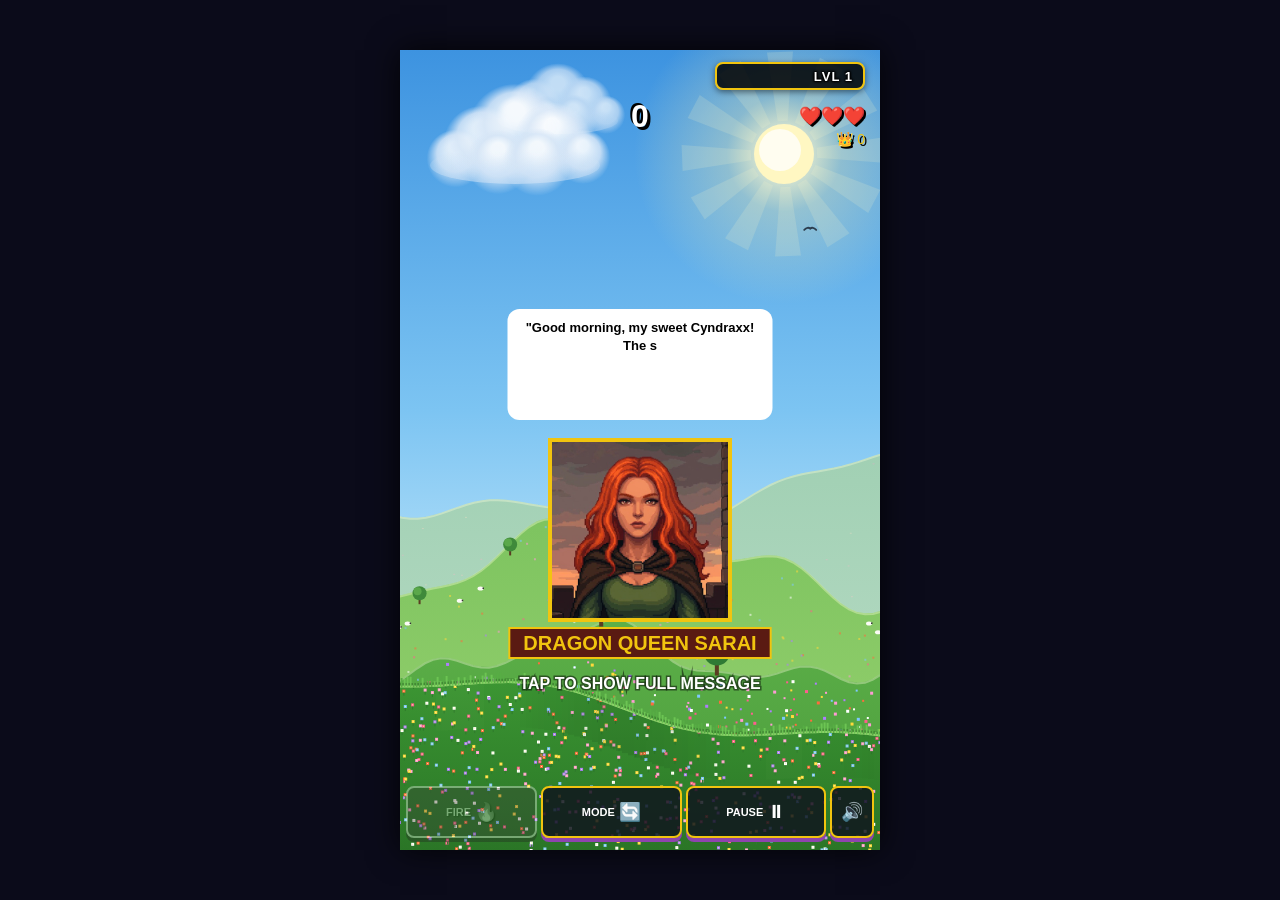
==== khaleesi0900-bundle.html @ 5387cc84 "Level 2 cathedral encounter: stained-glass tower, fall through the cathedral, rest or fight on, hear" ====
<!DOCTYPE html>
<html lang="en">
<head>
  <meta charset="UTF-8">
  <meta name="viewport" content="width=device-width, initial-scale=1.0, maximum-scale=1.0, user-scalable=no">
  <title>Flappy Dragon Conqueror</title>
  <link rel="manifest" href="manifest.json">
  <meta name="theme-color" content="#0b0b1a">
  <style>
    * {
      box-sizing: border-box;
      user-select: none;
      -webkit-user-select: none;
      -webkit-tap-highlight-color: transparent;
      margin: 0;
      padding: 0;
    }
    body, html {
      width: 100%;
      height: 100%;
      overflow: hidden;
      background-color: #0b0b1a;
      font-family: 'Proxima Nova', -apple-system, BlinkMacSystemFont, 'Segoe UI', Roboto, Helvetica, Arial, sans-serif;
      display: flex;
      justify-content: center;
      align-items: center;
      touch-action: manipulation;
    }
    #game-container {
      position: relative;
      width: 100%;
      max-width: 480px;
      height: 100%;
      max-height: 800px;
      background: #0f0f2d;
      box-shadow: 0 0 30px rgba(0,0,0,0.8);
      overflow: hidden;
      cursor: pointer;
      touch-action: manipulation;
    }
    canvas {
      display: block;
      width: 100%;
      height: 100%;
      touch-action: none;
      image-rendering: pixelated;
      image-rendering: crisp-edges;
    }
    .score-display {
      position: absolute;
      top: 48px;          /* below the level progress bar, which spans the top right */
      width: 100%;
      text-align: center;
      font-size: 32px;
      font-weight: 800;
      color: #fff;
      text-shadow: 3px 3px 0px #000, -2px -2px 0px #000;
      pointer-events: none;
      z-index: 10;
    }
    .hearts-display {
      position: absolute;
      top: 55px;
      right: 15px;
      font-size: 18px;
      z-index: 20;
      pointer-events: none;
      text-shadow: 2px 2px 0 #000;
      text-align: right;
      display: flex;
      flex-direction: column;
      align-items: flex-end;
      gap: 2px;
    }
    .level-progress-badge {
      position: absolute;
      top: 12px;
      right: 15px;
      width: 150px;
      height: 28px;
      background: rgba(0, 0, 0, 0.85);
      border: 2px solid #f1c40f;
      border-radius: 8px;
      overflow: hidden;
      z-index: 20;
      pointer-events: none;
      box-shadow: 0 2px 6px rgba(0,0,0,0.5);
    }
    .level-progress-fill {
      position: absolute;
      top: 0;
      left: 0;
      height: 100%;
      width: 0%;
      background: linear-gradient(90deg, #e74c3c, #f1c40f, #2ecc71);
      transition: width 0.1s linear;
      z-index: 1;
    }
    .level-progress-text {
      position: absolute;
      top: 0;
      right: 10px;
      height: 100%;
      display: flex;
      align-items: center;
      font-size: 13px;
      font-weight: 800;
      color: #ffffff;
      text-shadow: 1px 1px 2px #000, -1px -1px 2px #000, 1px -1px 2px #000, -1px 1px 2px #000;
      z-index: 2;
      letter-spacing: 1px;
    }
    .bottom-controls-bar {
      position: absolute;
      bottom: 12px;
      left: 0;
      width: 100%;
      display: flex;
      justify-content: space-evenly;
      align-items: center;
      padding: 0 6px;
      gap: 4px;
      z-index: 50;
    }
    .bottom-controls-bar.flipped {
      flex-direction: row-reverse;
    }
    .action-btn {
      background: rgba(16, 20, 30, 0.85);
      border: 2px solid #f1c40f;
      color: #fff;
      font-family: 'Proxima Nova', -apple-system, BlinkMacSystemFont, 'Segoe UI', Roboto, Helvetica, Arial, sans-serif;
      font-weight: 700;
      font-size: 11px;
      min-height: 52px;
      padding: 10px 6px;
      border-radius: 8px;
      cursor: pointer;
      box-shadow: 0 4px 0 #8e44ad;
      touch-action: manipulation;
      white-space: nowrap;
      flex: 1;
      text-align: center;
      display: flex;
      justify-content: center;
      align-items: center;
      gap: 4px;
    }
    .btn-symbol {
      font-size: 18px;
      line-height: 1;
    }
    .btn-symbol-large {
      font-family: 'Segoe UI Symbol', 'Apple Color Emoji', 'Noto Color Emoji', sans-serif;
      font-size: 18px;
      line-height: 1;
      font-weight: 900;
    }
    .action-btn:active {
      transform: translateY(2px);
      box-shadow: 0 2px 0 #8e44ad;
    }
    .action-btn.active {
      background: rgba(16, 20, 30, 0.85);
      border-color: #f1c40f;
      box-shadow: 0 4px 0 #8e44ad;
    }
/* PAUSE SCREEN & MODAL BUTTON SIZING & TOUCH HITBOXES */
    .modal-btn,
    .pause-btn,
    .pause-overlay button {
      min-height: 60px !important;
      width: 100% !important;
      font-size: 16px !important;
      font-weight: 800 !important;
      padding: 0 16px !important;
      border-radius: 10px !important;
      touch-action: manipulation;
      cursor: pointer;
      display: flex;
      justify-content: center;
      align-items: center;
      text-align: center;
      line-height: 60px;
      pointer-events: auto !important; /* Button itself receives taps */
    }

    /* Prevent icons/text inside pause buttons from blocking clicks */
    .modal-btn *,
    .pause-btn *,
    .pause-overlay button * {
      pointer-events: none !important;
    }
    .fire-btn {
      background: #ff0000 !important;
      border-color: #ffffff !important;
      box-shadow: 0 4px 0 #990000 !important;
      color: #ffffff !important;
      text-shadow: 1px 1px 2px #000;
      flex: 0 0 28% !important;
      max-width: 28% !important;
      width: 28% !important;
    }
    .fire-btn:active {
      box-shadow: 0 2px 0 #990000 !important;
    }
    /* the capture close-up and story images fill the screen */
    #game-container.cinematic .level-progress-badge,
    #game-container.cinematic .score-display,
    #game-container.cinematic .hearts-display,
    #game-container.cinematic .bottom-controls-bar {
      visibility: hidden;
    }
    /* the festival roof: FIRE becomes a blue SING button */
    .fire-btn.sing-btn {
      background: #2f80ed !important;
      box-shadow: 0 4px 0 #1b4f9c !important;
    }
    .fire-btn.sing-btn:active {
      box-shadow: 0 2px 0 #1b4f9c !important;
    }
    /* no fire in the prologue */
    .fire-btn.disabled {
      opacity: 0.35;
      filter: grayscale(1);
    }
    .sound-toggle-btn {
      max-width: 48px;
      min-width: 44px;
      height: 52px;
      padding: 0;
      display: flex;
      justify-content: center;
      align-items: center;
      font-size: 18px;
      flex: 0 0 auto;
    }
    .modal-overlay {
      position: absolute;
      top: 0;
      left: 0;
      width: 100%;
      height: 100%;
      background: rgba(0, 0, 0, 0.88);
      display: flex;
      flex-direction: column;
      justify-content: center;
      align-items: center;
      z-index: 100;
      padding: 20px;
    }
    .modal-box {
      background: #11161d;
      border: 3px solid #f1c40f;
      border-radius: 12px;
      padding: 20px;
      width: 95%;
      max-width: 380px;
      text-align: center;
      color: #fff;
      box-shadow: 0 0 20px rgba(241, 196, 15, 0.3);
    }
    .modal-title {
      font-size: 20px;
      font-weight: 800;
      color: #f1c40f;
      margin-bottom: 12px;
    }
    .save-code-box {
      background: #000;
      color: #2ecc71;
      font-size: 24px;
      letter-spacing: 4px;
      font-weight: bold;
      padding: 12px;
      border: 1px dashed #2ecc71;
      border-radius: 6px;
      margin: 14px 0;
      word-break: break-all;
      user-select: all;
      -webkit-user-select: all;
    }
    .save-input-box {
      width: 100%;
      background: #000;
      color: #f1c40f;
      font-size: 18px;
      letter-spacing: 3px;
      font-family: inherit;
      padding: 10px;
      border: 1px solid #f1c40f;
      border-radius: 6px;
      margin: 14px 0;
      text-align: center;
      text-transform: uppercase;
      user-select: text;
      -webkit-user-select: text;
    }
    #shareCanvas {
      width: 100%;
      height: auto;
      border-radius: 8px;
      border: 2px solid #f1c40f;
      margin-bottom: 12px;
    }
  </style>
</head>
<body>

<!-- Level & Cutscene Audio Tracks -->
  <audio id="bgMusic" src="assets/audio/battleground_remastered.mp3" loop preload="auto"></audio>
  <audio id="uiMusic" src="assets/audio/EpicOrchestralFantasy.mp3" loop preload="auto"></audio>
  <audio id="cutsceneMusic" src="assets/audio/Dark Descent.mp3" loop preload="auto"></audio>

  <!-- Sound Effects Preload (Only existing files) -->
  <audio id="sfxBoost" src="assets/audio/wings_flap_large.flac" preload="auto"></audio>
  <audio id="sfxRockBreak" src="assets/audio/rock_breaking.flac" preload="auto"></audio>
  <audio id="sfxArrow" src="assets/audio/swish_3.wav" preload="auto"></audio>
  <audio id="sfxBoulder" src="assets/audio/cannon_01.ogg" preload="auto"></audio>

  <!-- Celebration Audio Elements -->
  <audio id="sfxFireworks" src="assets/audio/fw_loop.ogg" preload="auto"></audio>

  <!-- Royal Entrance Audio Elements -->
  <audio id="sfxQueenEntrance" src="assets/audio/lets_go_i_cant_stand_another_minute_here.ogg" preload="auto"></audio>
  <audio id="sfxKingEntrance" src="assets/audio/ogalaughter_2.ogg" preload="auto"></audio>

  <div id="game-container">
    <canvas id="gameCanvas"></canvas>
   
    <div class="level-progress-badge">
      <div id="progressBarFill" class="level-progress-fill"></div>
      <div id="levelBadge" class="level-progress-text">LVL 1</div>
    </div>

    <div id="scoreDisplay" class="score-display">0</div>
    <div id="heartsDisplay" class="hearts-display">
      <div id="heartsText">❤️❤️❤️</div>
      <div id="headsText" style="font-size: 14px; color: #f1c40f; margin-top: 2px;">👑 0</div>
    </div>

    <div id="bottomControlsBar" class="bottom-controls-bar">
      <button id="manualFireBtn" class="action-btn fire-btn">FIRE <span class="btn-symbol">🔥</span></button>
      <button id="toggleFireModeBtn" class="action-btn active">MODE <span class="btn-symbol-large">🔄</span></button>
      <button id="pauseBtn" class="action-btn">PAUSE <span class="btn-symbol">⏸</span></button>
      <button id="soundBtn" class="action-btn sound-toggle-btn">🔊</button>
    </div>

<div id="pauseModal" class="modal-overlay" style="display: none;">
  <div class="modal-box" style="max-width: 420px; padding: 24px;">
    <div class="modal-title" style="font-size: 24px; margin-bottom: 16px;">GAME PAUSED</div>
    
    <p style="font-size: 13px; color: #ccc; margin-bottom: 6px;">Your save code:</p>
    <div id="saveCodeDisplay" class="save-code-box" style="font-size: 20px; white-space: nowrap; padding: 14px; margin-bottom: 20px;">----&#8209;----&#8209;----</div>
    
    <div style="display: flex; flex-direction: column; gap: 12px; width: 100%;">
      <button id="copyCodeBtn" class="action-btn modal-btn">COPY SAVE CODE 📋</button>
      <button id="closeSaveModalBtn" class="action-btn modal-btn" style="background: #2ecc71; border-color: #fff; box-shadow: 0 4px 0 #27ae60;">◀️ RETURN</button>
    </div>
  </div>
</div>

    <div id="shareModal" class="modal-overlay" style="display: none;">
      <div class="modal-box">
        <div class="modal-title">SHARE VICTORY POST</div>
        <canvas id="shareCanvas" width="800" height="800"></canvas>
        <div style="display: flex; gap: 8px;">
          <button id="downloadShareBtn" class="action-btn" style="background: #2ecc71; border-color: #fff; box-shadow: 0 4px 0 #27ae60;">DOWNLOAD PHOTO</button>
          <button id="closeShareModalBtn" class="action-btn" style="background: #e74c3c; border-color: #fff; box-shadow: 0 4px 0 #c0392b;">CLOSE</button>
        </div>
      </div>
    </div>

    <div id="loadModal" class="modal-overlay" style="display: none;">
      <div class="modal-box">
        <div class="modal-title">LOAD GAME</div>
        <p style="font-size: 12px; color: #ccc;">Enter save code:</p>
        <input type="text" id="loadCodeInput" class="save-input-box" maxlength="16" placeholder="XXXX-XXXX-XXXX" autocapitalize="characters" autocomplete="off" spellcheck="false">
        <div style="display: flex; gap: 8px;">
          <button id="cancelLoadBtn" class="action-btn" style="background: #e74c3c; border-color: #fff; box-shadow: 0 4px 0 #c0392b;">CANCEL</button>
          <button id="confirmLoadBtn" class="action-btn" style="background: #2ecc71; border-color: #fff; box-shadow: 0 4px 0 #27ae60;">LOAD</button>
        </div>
      </div>
    </div>
  </div>

  <!-- Classic scripts (no ES modules) so index.html works from file:///. Order matters. -->
<script>
// config.js — Constants, global state, DOM references, canvas setup, image loading
// Classic script: shares global scope with the other src/js files. Load order matters (see index.html).

    if ('serviceWorker' in navigator) {
      window.addEventListener('load', () => {
        navigator.serviceWorker.register('./sw.js').catch(() => {});
      });
    }

    function createFallbackCanvas(width, height, color, label) {
      const c = document.createElement('canvas');
      c.width = width;
      c.height = height;
      const x = c.getContext('2d');
      x.fillStyle = color;
      x.fillRect(0, 0, width, height);
      x.fillStyle = '#ffffff';
      x.font = 'bold 12px sans-serif';
      x.textAlign = 'center';
      x.fillText(label, width / 2, height / 2);
      const img = new Image();
      img.src = c.toDataURL();
      return img;
    }

    const bgMusicAudio = document.getElementById('bgMusic');
    const uiMusicAudio = document.getElementById('uiMusic');
    const cutsceneMusicAudio = document.getElementById('cutsceneMusic');

    const sfxBoost = document.getElementById('sfxBoost');
    const sfxRockBreak = document.getElementById('sfxRockBreak');
    const sfxArrow = document.getElementById('sfxArrow');
    const sfxBoulder = document.getElementById('sfxBoulder');
    const sfxQueenEntrance = document.getElementById('sfxQueenEntrance');
    const sfxKingEntrance = document.getElementById('sfxKingEntrance');
    const sfxFireworks = document.getElementById('sfxFireworks');

    bgMusicAudio.volume = 0.25;
    uiMusicAudio.volume = 0.25;
    cutsceneMusicAudio.volume = 0.25;

    const khaleesiFrame1 = new Image(); khaleesiFrame1.src = 'assets/images/sarai1.jpg';
    const khaleesiFrame2 = new Image(); khaleesiFrame2.src = 'assets/images/sarai2.jpg';
    // Noble portraits for the beheading screen and the severed-head inventory.
    // face = [centerX, centerY, size] of the head crop; full = [x, y, size] of the square portrait crop (720px images).
    const NOBLES = [
      { src: 'noble1.jpg', face: [290, 140, 150], full: [0, 0, 535], female: false },
      { src: 'noble2.jpg', face: [235, 105, 140], full: [0, 0, 501], female: false },
      { src: 'noble3.jpg', face: [330, 140, 260], full: [0, 0, 580], female: false },
      { src: 'noble4.jpg', face: [287, 270, 300], full: [0, 60, 573], female: true },
      { src: 'noble5.jpg', face: [320, 345, 320], full: [0, 0, 720], female: true },
      { src: 'noble6.jpg', face: [245, 360, 300], full: [0, 60, 550], female: true },
      { src: 'noble7.jpg', face: [203, 215, 260], full: [0, 20, 378], female: false }
    ];
    const nobleImgs = NOBLES.map(n => { const im = new Image(); im.src = 'assets/images/' + n.src; return im; });
    // type 'QUEEN' picks a woman's portrait, anything else a man's.
    function randomNoble(type) {
      const want = type === 'QUEEN';
      const pool = NOBLES.map((n, i) => i).filter(i => NOBLES[i].female === want);
      return pool[Math.floor(Math.random() * pool.length)];
    }
    // Draw noble i into the square (x, y, s). zoom 0 = the whole portrait, 1 = just the head.
    function drawNoble(i, x, y, s, zoom = 1) {
      const n = NOBLES[i] || NOBLES[0], im = nobleImgs[i] || nobleImgs[0];
      if (!im.complete || !im.naturalWidth) {
        ctx.fillStyle = '#3a2a1a'; ctx.fillRect(x, y, s, s);
        return;
      }
      const f = n.face, p = n.full;
      const fx = f[0] - f[2] / 2, fy = f[1] - f[2] / 2;
      const sx = p[0] + (fx - p[0]) * zoom, sy = p[1] + (fy - p[1]) * zoom, ss = p[2] + (f[2] - p[2]) * zoom;
      ctx.drawImage(im, sx, sy, ss, ss, x, y, s, s);
    }


    // Set a bold font of up to px pixels, shrunk so text fits in maxW.
    function fitFont(text, px, maxW) {
      ctx.font = 'bold ' + px + 'px "Proxima Nova", sans-serif';
      const w = ctx.measureText(text).width;
      if (w > maxW) ctx.font = 'bold ' + Math.floor(px * maxW / w) + 'px "Proxima Nova", sans-serif';
    }

    // Speech bubbles sized to their text: as wide as the longest line plus padding, as tall as the lines.
    const SPEECH_PAD_X = 18, SPEECH_PAD_Y = 13;
    function speechBoxHeight(n, px, lineH) { return SPEECH_PAD_Y * 2 + (n - 1) * lineH + px; }
    // Draws a white rounded bubble centred on cx with its top at y. `shown` (optional) limits how many
    // characters are typed out so far; the box is always sized for the full text so it doesn't grow.
    function drawSpeechBox(lines, cx, y, px, lineH, color, shown) {
      ctx.font = 'bold ' + px + 'px "Proxima Nova", sans-serif';
      let longest = 0;
      lines.forEach(l => { longest = Math.max(longest, ctx.measureText(l).width); });
      const w = Math.min(width - 24, Math.ceil(longest) + SPEECH_PAD_X * 2);
      const h = speechBoxHeight(lines.length, px, lineH);
      const x = cx - w / 2;
      ctx.fillStyle = '#ffffff';
      ctx.beginPath();
      if (ctx.roundRect) ctx.roundRect(x, y, w, h, 12); else ctx.rect(x, y, w, h);
      ctx.fill();
      ctx.fillStyle = color || '#000000';
      ctx.textAlign = 'center';
      let left = shown == null ? Infinity : shown;
      lines.forEach((l, i) => {
        const part = left >= l.length ? l : l.slice(0, Math.max(0, left));
        left -= l.length + 1;
        ctx.fillText(part, cx, y + SPEECH_PAD_Y + px * 0.8 + i * lineH);
      });
      return { x: x, y: y, w: w, h: h };
    }

    const fullStoryText = [
      '"My beloved Cyndraxx, I have been',
      'captured by the slavers. Burn',
      'their castle to the ground and',
      'find me. You are my heart',
      'and soul. BREAK EVERY CHAIN!"'
    ];
    let totalCharCount = fullStoryText.join('\n').length;
    let typedCharIndex = 0;
    let textTypingComplete = false;

    let khaleesiBannerTimer = 0;
    let khaleesiBannerText = "";
    let hudBubbleBottom = 0;   // bottom of Khaleesi's speech bubble this frame (0 = none), so HUD extras can sit below it

    let currentLevel = 1;
    let levelTimerSeconds = 0;
    const LEVEL_DURATIONS = {
      1: 90,
      2: 180,
      3: 150,   // shortened; the end of level 3 starts the siege-tower boss
      4: 240,
      5: 240
    };
    const FINAL_LEVEL = 5;

    let level2KhaleesiSpawned = false;
    let level2RoyalSpawned = false;

    let celebrationTimer = 0;
    let celebrationAngle = 0;
    let celebrationFadeAlpha = 0;

    const gameStats = {
      burnedTowers: 0,
      villagersKilled: 0,
      archersKilled: 0,
      trebuchetsDestroyed: 0,
      kingsBeheaded: 0,
      queensBeheaded: 0,
      khaleesiRescues: 0
    };

    function showKhaleesiBanner(text, duration = 200) {
      khaleesiBannerText = text;
      khaleesiBannerTimer = duration;
    }

    function updateLevelBadgeUI() {
      const progressBarFill = document.getElementById('progressBarFill');
      if (state === "BOSS") {
        levelBadge.innerText = "BOSS";
        if (progressBarFill) progressBarFill.style.width = "100%";
        return;
      }
      if (currentLevel > FINAL_LEVEL) {
        levelBadge.innerText = "VICTORY!";
        if (progressBarFill) progressBarFill.style.width = '100%';
        return;
      }
      levelBadge.innerText = currentLevel <= 0 ? proLevelName(currentLevel) : `LVL ${currentLevel}`;
      const maxSecs = LEVEL_DURATIONS[currentLevel] || 90;
      const progressPercent = Math.min(100, Math.max(0, (levelTimerSeconds / maxSecs) * 100));
      if (progressBarFill) {
        progressBarFill.style.width = `${progressPercent}%`;
      }
    }


    const container = document.getElementById('game-container');
    const canvas = document.getElementById('gameCanvas');
    const ctx = canvas.getContext('2d');

    const levelBadge = document.getElementById('levelBadge');
    const scoreDisplay = document.getElementById('scoreDisplay');
    const heartsDisplay = document.getElementById('heartsDisplay');
    const heartsText = document.getElementById('heartsText');
    const headsText = document.getElementById('headsText');

    const bottomControlsBar = document.getElementById('bottomControlsBar');
    const toggleFireModeBtn = document.getElementById('toggleFireModeBtn');
    const manualFireBtn = document.getElementById('manualFireBtn');
    const pauseBtn = document.getElementById('pauseBtn');
    const soundBtn = document.getElementById('soundBtn');

    const pauseModal = document.getElementById('pauseModal');
    const saveCodeDisplay = document.getElementById('saveCodeDisplay');
    const copyCodeBtn = document.getElementById('copyCodeBtn');
    const closeSaveModalBtn = document.getElementById('closeSaveModalBtn');

    const shareModal = document.getElementById('shareModal');
    const shareCanvas = document.getElementById('shareCanvas');
    const downloadShareBtn = document.getElementById('downloadShareBtn');
    const closeShareModalBtn = document.getElementById('closeShareModalBtn');

    const loadModal = document.getElementById('loadModal');
    const loadCodeInput = document.getElementById('loadCodeInput');
    const confirmLoadBtn = document.getElementById('confirmLoadBtn');
    const cancelLoadBtn = document.getElementById('cancelLoadBtn');

    let state = 'SPLASH';
    let levelDialogueType = 'INTRO';
    let score = 0;
    let lives = 3;
    let maxLives = 3;          // the cathedral's heart container adds one (cathedral.js)
    let royalHeads = 0;
    let royalHeadTypes = [];
    let royalHeadNobles = [];   // which noble portrait (NOBLES index) each collected head shows
    let cutsceneNoble = 0;      // the noble shown on the beheading screen
    let invulnerableTimer = 0;
    let isHoldingAction = false;

    let isFlapLockActive = true;
    let isControlFlipped = false;

    let holdTimer = 0;
    let backgroundParallaxX = 0;
    let lastSpawnedBattlementHeight = 0;

    let khaleesiMounted = false;
    let khaleesiTimer = 0;
    let khaleesiCombo = 0;
    const KHALEESI_MAX_TIME = 600;

    let cutsceneTarget = 'KING';
    let cutsceneTimer = 0;
    let noHeadContinuePopupTimer = 0;
    let headFadingIndex = -1;
    let headFadeTimer = 0;

    const activeTouches = new Map();

    let width, height;
    function resize() {
      width = container.clientWidth;
      height = container.clientHeight;
      canvas.width = width;
      canvas.height = height;
    }
    window.addEventListener('resize', resize);
    resize();

    const dragon = {
      x: 80,
      targetX: 80,
      baseX: 80,
      y: 300,
      velocity: 0,
      vx: 0,
      gravity: 0.24,
      jump: -5.4,
      size: 44,
      wingState: 0
    };

    const stars = Array.from({ length: 45 }, () => ({
      x: Math.random() * 500,
      y: Math.random() * 400,
      size: Math.random() < 0.2 ? 3 : 1,
      speed: 0.1 + Math.random() * 0.2,
      alpha: 0.3 + Math.random() * 0.7
    }));

    let obstacles = [];
    let battlements = [];
    let archers = [];
    let arrows = [];
    let particles = [];
    let flames = [];
    let knights = [];
    let khaleesis = [];
    let trebuchets = [];
    let trebuchetBoulders = [];
    let collectableHearts = [];
    let floatingTexts = [];
    let groundFlames = [];
    let blackDebris = [];
    const groundHeight = 80;

    const stonePalette = { main: '#2c3e50', dark: '#1a252f', light: '#3e5871' };
    const charPalette = { main: '#11161d', dark: '#080b0e', light: '#222f3d' };

    const peasantCostumes = [
      { tunic: '#e67e22', pants: '#7f8c8d', hair: '#d35400' },
      { tunic: '#2ecc71', pants: '#34495e', hair: '#f39c12' },
      { tunic: '#9b59b6', pants: '#2c3e50', hair: '#e74c3c' },
      { tunic: '#f1c40f', pants: '#7f8c8d', hair: '#8e44ad' },
      { tunic: '#1abc9c', pants: '#34495e', hair: '#d35400' }
    ];

</script>
<script>
// audio.js — SoundEngine (Web Audio synth + <audio> element playback)
// Classic script: shares global scope with the other src/js files. Load order matters (see index.html).

    const BONK_MIN_GAP = 0.22;   // seconds between peasant bonks
    class SoundEngine {
      constructor() {
        this.ctx = null;
        this.muted = false;
        this.isBoostPlaying = false;
        this.hidden = false;   // true while the app is in the background
      }
      init() {
        if (!this.ctx) {
          const AudioContext = window.AudioContext || window.webkitAudioContext;
          this.ctx = new AudioContext();
        }
        if (this.ctx.state === 'suspended' && !this.hidden) {
          this.ctx.resume();
        }
      }

      playSoundEffect(audioElem, volume = 0.8) {
        if (this.muted || this.hidden) return;
        if (audioElem && audioElem.src) {
          try {
            audioElem.currentTime = 0;
            audioElem.volume = volume;
            audioElem.play().catch(() => {});
          } catch(e) {}
        }
      }

      stopRoyalSounds() {
        if (sfxQueenEntrance) {
          sfxQueenEntrance.pause();
          sfxQueenEntrance.currentTime = 0;
        }
        if (sfxKingEntrance) {
          sfxKingEntrance.pause();
          sfxKingEntrance.currentTime = 0;
        }
      }

      playFlapSound() {
        if (this.muted || this.hidden || this.isBoostPlaying) return;
        
        if (sfxBoost && sfxBoost.src) {
          this.isBoostPlaying = true;
          sfxBoost.currentTime = 0;
          sfxBoost.volume = 0.4;
          
          const handleEnded = () => {
            this.isBoostPlaying = false;
            sfxBoost.removeEventListener('ended', handleEnded);
          };
          
          sfxBoost.addEventListener('ended', handleEnded);
          
          sfxBoost.play().catch(() => {
            this.isBoostPlaying = false;
          });
        }
      }

      whoosh() {
        this.playFlapSound();
      }

      flap() {
        this.playFlapSound();
      }

      // one second of white noise, made once and reused by the fire and bonk sounds
      noiseBuffer() {
        if (!this._noise) {
          const sr = this.ctx.sampleRate;
          this._noise = this.ctx.createBuffer(1, sr, sr);
          const d = this._noise.getChannelData(0);
          for (let i = 0; i < d.length; i++) d[i] = Math.random() * 2 - 1;
        }
        return this._noise;
      }

      // Dragon fire: a breathy "fwoosh" (noise swept from bright to dark), a low rumble under it,
      // and a few random crackles. Rapid shots get a lighter version so auto-fire doesn't pile up.
      fireRoar() {
        if (this.muted || this.hidden) return;
        this.init();
        const c = this.ctx;
        if (!c) return;
        const now = c.currentTime;
        const rapid = this._lastFire != null && now - this._lastFire < 0.12;
        this._lastFire = now;
        const vol = rapid ? 0.55 : 1;
        const len = rapid ? 0.32 : 0.5;
        const out = c.createGain();
        out.gain.value = 0.38 * vol;   // kept below the music and other effects
        out.connect(c.destination);

        // the rush of flame
        const src = c.createBufferSource();
        src.buffer = this.noiseBuffer();
        src.playbackRate.value = 0.9 + Math.random() * 0.2;
        const bp = c.createBiquadFilter();
        bp.type = 'bandpass';
        bp.Q.value = 0.7;
        bp.frequency.setValueAtTime(2600, now);
        bp.frequency.exponentialRampToValueAtTime(420, now + len);
        const lp = c.createBiquadFilter();
        lp.type = 'lowpass';
        lp.frequency.value = 5200;
        const g = c.createGain();
        g.gain.setValueAtTime(0.0001, now);
        g.gain.exponentialRampToValueAtTime(0.5, now + 0.03);
        g.gain.exponentialRampToValueAtTime(0.22, now + len * 0.45);
        g.gain.exponentialRampToValueAtTime(0.0001, now + len);
        src.connect(bp).connect(lp).connect(g).connect(out);
        src.start(now, Math.random() * 0.4);
        src.stop(now + len + 0.05);

        // low body underneath
        const o = c.createOscillator();
        o.type = 'triangle';
        o.frequency.setValueAtTime(110, now);
        o.frequency.exponentialRampToValueAtTime(48, now + len);
        const og = c.createGain();
        og.gain.setValueAtTime(0.0001, now);
        og.gain.exponentialRampToValueAtTime(0.22, now + 0.04);
        og.gain.exponentialRampToValueAtTime(0.0001, now + len * 0.9);
        o.connect(og).connect(out);
        o.start(now);
        o.stop(now + len);

        // crackles
        if (!rapid) {
          for (let i = 0; i < 5; i++) {
            const t = now + 0.05 + Math.random() * (len - 0.1);
            const cs = c.createBufferSource();
            cs.buffer = this.noiseBuffer();
            const hp = c.createBiquadFilter();
            hp.type = 'highpass';
            hp.frequency.value = 2500 + Math.random() * 2500;
            const cg = c.createGain();
            cg.gain.setValueAtTime(0.0001, t);
            cg.gain.exponentialRampToValueAtTime(0.12 + Math.random() * 0.1, t + 0.003);
            cg.gain.exponentialRampToValueAtTime(0.0001, t + 0.025);
            cs.connect(hp).connect(cg).connect(out);
            cs.start(t, Math.random() * 0.8);
            cs.stop(t + 0.03);
          }
        }
      }

      // Cartoon "bonk" for peasants knocked flying: a quick falling boing with a woody knock and a click.
      // Pitch varies a little each time. At most one plays every BONK_MIN_GAP seconds.
      bonk() {
        if (this.muted || this.hidden) return;
        this.init();
        const c = this.ctx;
        if (!c) return;
        const now = c.currentTime;
        // one bonk per wing beat: a crowd hit at once (or fast flapping) plays a single bonk, not a trill
        if (this._lastBonk != null && now - this._lastBonk < BONK_MIN_GAP) return;
        this._lastBonk = now;
        const pitch = 0.85 + Math.random() * 0.35;
        const out = c.createGain();
        out.gain.value = 0.6;
        out.connect(c.destination);

        const o = c.createOscillator();             // the boing
        o.type = 'sine';
        o.frequency.setValueAtTime(620 * pitch, now);
        o.frequency.exponentialRampToValueAtTime(150 * pitch, now + 0.13);
        const og = c.createGain();
        og.gain.setValueAtTime(0.0001, now);
        og.gain.exponentialRampToValueAtTime(0.42, now + 0.004);
        og.gain.exponentialRampToValueAtTime(0.0001, now + 0.2);
        o.connect(og).connect(out);
        o.start(now); o.stop(now + 0.22);

        const w = c.createOscillator();             // woody knock
        w.type = 'triangle';
        w.frequency.setValueAtTime(980 * pitch, now);
        w.frequency.exponentialRampToValueAtTime(420 * pitch, now + 0.05);
        const wg = c.createGain();
        wg.gain.setValueAtTime(0.0001, now);
        wg.gain.exponentialRampToValueAtTime(0.18, now + 0.002);
        wg.gain.exponentialRampToValueAtTime(0.0001, now + 0.07);
        w.connect(wg).connect(out);
        w.start(now); w.stop(now + 0.08);

        const n = c.createBufferSource();           // impact click
        n.buffer = this.noiseBuffer();
        const bp = c.createBiquadFilter();
        bp.type = 'bandpass';
        bp.frequency.value = 2200;
        bp.Q.value = 1.2;
        const ng = c.createGain();
        ng.gain.setValueAtTime(0.0001, now);
        ng.gain.exponentialRampToValueAtTime(0.3, now + 0.002);
        ng.gain.exponentialRampToValueAtTime(0.0001, now + 0.03);
        n.connect(bp).connect(ng).connect(out);
        n.start(now, Math.random() * 0.8); n.stop(now + 0.04);
      }

      // ---- cathedral encounter (cathedral.js) ----
      // a short ringing tone; used for glass tinkles and the priest's shimmering magic
      _ping(t, freq, vol, dur, type, out) {
        const c = this.ctx;
        const o = c.createOscillator();
        o.type = type || 'sine';
        o.frequency.setValueAtTime(freq, t);
        const g = c.createGain();
        g.gain.setValueAtTime(0.0001, t);
        g.gain.exponentialRampToValueAtTime(vol, t + 0.004);
        g.gain.exponentialRampToValueAtTime(0.0001, t + dur);
        o.connect(g).connect(out);
        o.start(t); o.stop(t + dur + 0.02);
      }

      // the great stained-glass window shattering: a bright crash and a shower of tinkles
      glassShatter() {
        if (this.muted || this.hidden) return;
        this.init();
        const c = this.ctx;
        if (!c) return;
        const now = c.currentTime;
        const out = c.createGain();
        out.gain.value = 0.5;
        out.connect(c.destination);
        const n = c.createBufferSource();
        n.buffer = this.noiseBuffer();
        const hp = c.createBiquadFilter();
        hp.type = 'highpass';
        hp.frequency.value = 2400;
        const g = c.createGain();
        g.gain.setValueAtTime(0.0001, now);
        g.gain.exponentialRampToValueAtTime(0.7, now + 0.006);
        g.gain.exponentialRampToValueAtTime(0.0001, now + 0.45);
        n.connect(hp).connect(g).connect(out);
        n.start(now); n.stop(now + 0.5);
        for (let i = 0; i < 18; i++) {
          this._ping(now + 0.02 + Math.random() * 0.7, 2200 + Math.random() * 4200, 0.05 + Math.random() * 0.08, 0.12 + Math.random() * 0.25, 'sine', out);
        }
      }

      // Cyndraxx's giant breath of flame: a long, deep roar
      bigBreath() {
        if (this.muted || this.hidden) return;
        this.init();
        const c = this.ctx;
        if (!c) return;
        const now = c.currentTime, len = 1.8;
        const out = c.createGain();
        out.gain.value = 0.5;
        out.connect(c.destination);
        const src = c.createBufferSource();
        src.buffer = this.noiseBuffer();
        src.loop = true;
        const bp = c.createBiquadFilter();
        bp.type = 'bandpass';
        bp.Q.value = 0.6;
        bp.frequency.setValueAtTime(900, now);
        bp.frequency.linearRampToValueAtTime(2200, now + 0.25);
        bp.frequency.exponentialRampToValueAtTime(380, now + len);
        const g = c.createGain();
        g.gain.setValueAtTime(0.0001, now);
        g.gain.exponentialRampToValueAtTime(0.6, now + 0.08);
        g.gain.setValueAtTime(0.5, now + len * 0.6);
        g.gain.exponentialRampToValueAtTime(0.0001, now + len);
        src.connect(bp).connect(g).connect(out);
        src.start(now); src.stop(now + len + 0.05);
        const o = c.createOscillator();
        o.type = 'sawtooth';
        o.frequency.setValueAtTime(70, now);
        o.frequency.exponentialRampToValueAtTime(40, now + len);
        const lp = c.createBiquadFilter();
        lp.type = 'lowpass';
        lp.frequency.value = 260;
        const og = c.createGain();
        og.gain.setValueAtTime(0.0001, now);
        og.gain.exponentialRampToValueAtTime(0.35, now + 0.1);
        og.gain.exponentialRampToValueAtTime(0.0001, now + len);
        o.connect(lp).connect(og).connect(out);
        o.start(now); o.stop(now + len);
      }

      // the priest's strange power: a glassy, rising shimmer of bell tones
      magicShimmer(dur = 1.6) {
        if (this.muted || this.hidden) return;
        this.init();
        const c = this.ctx;
        if (!c) return;
        const now = c.currentTime;
        const out = c.createGain();
        out.gain.value = 0.35;
        out.connect(c.destination);
        const notes = [1046.5, 1174.7, 1396.9, 1568, 1760, 2093, 2349.3, 2793.8];
        const count = Math.round(dur * 14);
        for (let i = 0; i < count; i++) {
          const t = now + (i / count) * dur;
          const f = notes[Math.floor(Math.random() * notes.length)] * (Math.random() < 0.3 ? 0.5 : 1);
          this._ping(t, f, 0.07, 0.5 + Math.random() * 0.5, 'sine', out);
          this._ping(t, f * 1.003, 0.03, 0.6, 'triangle', out);
        }
      }

      // the teleportation spell: a rushing sweep upward into a bright ring
      teleportWhoosh() {
        if (this.muted || this.hidden) return;
        this.init();
        const c = this.ctx;
        if (!c) return;
        const now = c.currentTime, len = 1.6;
        const out = c.createGain();
        out.gain.value = 0.45;
        out.connect(c.destination);
        const src = c.createBufferSource();
        src.buffer = this.noiseBuffer();
        src.loop = true;
        const bp = c.createBiquadFilter();
        bp.type = 'bandpass';
        bp.Q.value = 2.5;
        bp.frequency.setValueAtTime(250, now);
        bp.frequency.exponentialRampToValueAtTime(6000, now + len);
        const g = c.createGain();
        g.gain.setValueAtTime(0.0001, now);
        g.gain.exponentialRampToValueAtTime(0.6, now + len * 0.8);
        g.gain.exponentialRampToValueAtTime(0.0001, now + len + 0.3);
        src.connect(bp).connect(g).connect(out);
        src.start(now); src.stop(now + len + 0.35);
        const o = c.createOscillator();
        o.type = 'sine';
        o.frequency.setValueAtTime(180, now);
        o.frequency.exponentialRampToValueAtTime(1800, now + len);
        const og = c.createGain();
        og.gain.setValueAtTime(0.0001, now);
        og.gain.exponentialRampToValueAtTime(0.18, now + len * 0.7);
        og.gain.exponentialRampToValueAtTime(0.0001, now + len + 0.2);
        o.connect(og).connect(out);
        o.start(now); o.stop(now + len + 0.25);
        this._ping(now + len, 2093, 0.15, 1.2, 'sine', out);
        this._ping(now + len, 3136, 0.08, 1.0, 'sine', out);
      }

      towerDestroy() {
        this.playSoundEffect(sfxRockBreak, 0.15);
      }

      boulderLaunch() {
        this.playSoundEffect(sfxBoulder, 0.8);
      }

      arrowLaunch() {
        this.playSoundEffect(sfxArrow, 0.8);
      }

      fireworks() {
        this.playSoundEffect(sfxFireworks, 0.8);
      }

score() {
    if (this.muted) return;
    this.init();
    const osc = this.ctx.createOscillator();
    const gain = this.ctx.createGain();
    osc.type = 'sine';
    osc.connect(gain);
    gain.connect(this.ctx.destination);
    
    // High two-note chime (D5 -> A5)
    osc.frequency.setValueAtTime(587.33, this.ctx.currentTime);
    osc.frequency.setValueAtTime(880.00, this.ctx.currentTime + 0.08);
    
    gain.gain.setValueAtTime(0.15, this.ctx.currentTime);
    gain.gain.exponentialRampToValueAtTime(0.001, this.ctx.currentTime + 0.2);
    
    osc.start();
    osc.stop(this.ctx.currentTime + 0.2);
}

heartPickup() {
    if (this.muted) return;
    this.init();
    const osc = this.ctx.createOscillator();
    const gain = this.ctx.createGain();
    osc.type = 'triangle';
    osc.connect(gain);
    gain.connect(this.ctx.destination);
    
    // Ascending arpeggio chime (C5 -> E5 -> G5)
    osc.frequency.setValueAtTime(523.25, this.ctx.currentTime);
    osc.frequency.setValueAtTime(659.25, this.ctx.currentTime + 0.06);
    osc.frequency.setValueAtTime(783.99, this.ctx.currentTime + 0.12);
    
    gain.gain.setValueAtTime(0.2, this.ctx.currentTime);
    gain.gain.exponentialRampToValueAtTime(0.001, this.ctx.currentTime + 0.28);
    
    osc.start();
    osc.stop(this.ctx.currentTime + 0.28);
}

powerup() {
    if (this.muted) return;
    this.init();
    const osc = this.ctx.createOscillator();
    const gain = this.ctx.createGain();
    osc.type = 'sine';
    osc.connect(gain);
    gain.connect(this.ctx.destination);
    
    // Rising pitch sweep
    osc.frequency.setValueAtTime(300, this.ctx.currentTime);
    osc.frequency.exponentialRampToValueAtTime(950, this.ctx.currentTime + 0.22);
    
    gain.gain.setValueAtTime(0.2, this.ctx.currentTime);
    gain.gain.exponentialRampToValueAtTime(0.001, this.ctx.currentTime + 0.22);
    
    osc.start();
    osc.stop(this.ctx.currentTime + 0.22);
}

hit() {
    if (this.muted) return;
    this.init();
    const osc = this.ctx.createOscillator();
    const gain = this.ctx.createGain();
    osc.type = 'sawtooth';
    osc.connect(gain);
    gain.connect(this.ctx.destination);
    
    // Low pitch impact drop
    osc.frequency.setValueAtTime(180, this.ctx.currentTime);
    osc.frequency.exponentialRampToValueAtTime(35, this.ctx.currentTime + 0.16);
    
    gain.gain.setValueAtTime(0.3, this.ctx.currentTime);
    gain.gain.exponentialRampToValueAtTime(0.001, this.ctx.currentTime + 0.16);
    
    osc.start();
    osc.stop(this.ctx.currentTime + 0.16);
}

knightHit() {
    if (this.muted) return;
    this.init();
    const osc = this.ctx.createOscillator();
    const gain = this.ctx.createGain();
    osc.type = 'square';
    osc.connect(gain);
    gain.connect(this.ctx.destination);
    
    // High metallic crunch
    osc.frequency.setValueAtTime(320, this.ctx.currentTime);
    osc.frequency.exponentialRampToValueAtTime(80, this.ctx.currentTime + 0.12);
    
    gain.gain.setValueAtTime(0.25, this.ctx.currentTime);
    gain.gain.exponentialRampToValueAtTime(0.001, this.ctx.currentTime + 0.12);
    
    osc.start();
    osc.stop(this.ctx.currentTime + 0.12);
}
      queenEntrance() {
        this.playSoundEffect(sfxQueenEntrance, 0.85);
      }
      kingEntrance() {
        this.playSoundEffect(sfxKingEntrance, 0.85);
      }

      // Low rumbling noise for the siege tower's wheels. level 0..1; 0 fades it out.
      setRumble(level) {
        if (!this.ctx) return;
        if (this.muted) level = 0;
        if (!this.rumbleGain) {
          if (level <= 0) return;
          const sr = this.ctx.sampleRate;
          const buf = this.ctx.createBuffer(1, sr * 2, sr);
          const d = buf.getChannelData(0);
          let last = 0;
          for (let i = 0; i < d.length; i++) {            // brown noise: deep and rolling
            last = (last + 0.02 * (Math.random() * 2 - 1)) / 1.02;
            d[i] = last * 3.5;
          }
          const src = this.ctx.createBufferSource();
          src.buffer = buf;
          src.loop = true;
          const lp = this.ctx.createBiquadFilter();
          lp.type = 'lowpass';
          lp.frequency.value = 160;
          const throb = this.ctx.createGain();          // wheels thudding over the ground
          throb.gain.value = 0.7;
          const lfo = this.ctx.createOscillator();
          lfo.frequency.value = 6;
          const lfoAmt = this.ctx.createGain();
          lfoAmt.gain.value = 0.3;
          lfo.connect(lfoAmt).connect(throb.gain);
          this.rumbleGain = this.ctx.createGain();
          this.rumbleGain.gain.value = 0;
          src.connect(lp).connect(throb).connect(this.rumbleGain).connect(this.ctx.destination);
          src.start();
          lfo.start();
          this.rumbleLevel = 0;
        }
        if (Math.abs(level - this.rumbleLevel) < 0.01) return;
        this.rumbleLevel = level;
        this.rumbleGain.gain.setTargetAtTime(level * 0.9, this.ctx.currentTime, 0.15);
      }

      updateMusicState(gameState) {
        if (this.muted || this.hidden || gameState === 'PAUSED') {   // the pause menu is silent
          if (!bgMusicAudio.paused) bgMusicAudio.pause();
          if (!uiMusicAudio.paused) uiMusicAudio.pause();
          if (!cutsceneMusicAudio.paused) cutsceneMusicAudio.pause();
          return;
        }

        // the beheading music: the capture's fall, story images and "captured" message, and levels 2 and 5
        const sadMusic = captureSadMusic() || (gameState === 'PLAYING' && (currentLevel === 2 || currentLevel === 5));
        // the prologue keeps the opening-screen music until the net drags them over the wall
        const prologueMusic = !sadMusic && (gameState === 'START' || gameState === 'CAPTURE' ||
          (inPrologue() && (gameState === 'PLAYING' || gameState === 'PAUSED' || gameState === 'GAMEOVER')));
        if (sadMusic) {
          if (!bgMusicAudio.paused) bgMusicAudio.pause();
          if (!uiMusicAudio.paused) uiMusicAudio.pause();
          if (cutsceneMusicAudio.paused) cutsceneMusicAudio.play().catch(() => {});
        }
        else if (prologueMusic) {
          if (!bgMusicAudio.paused) bgMusicAudio.pause();
          if (!cutsceneMusicAudio.paused) cutsceneMusicAudio.pause();
          if (uiMusicAudio.paused) uiMusicAudio.play().catch(() => {});
        }
        else if (gameState === 'BOSS_INTRO') {
          // silence, then the boss music kicks in when the tower smashes through the wall
          if (!bgMusicAudio.paused) bgMusicAudio.pause();
          if (!uiMusicAudio.paused) uiMusicAudio.pause();
          if (bossIntroMusicOn() && cutsceneMusicAudio.paused) cutsceneMusicAudio.play().catch(() => {});
        }
        else if (gameState === 'CATHEDRAL') {   // the cathedral cutscene plays the village music
          if (!bgMusicAudio.paused) bgMusicAudio.pause();
          if (!cutsceneMusicAudio.paused) cutsceneMusicAudio.pause();
          if (uiMusicAudio.paused) uiMusicAudio.play().catch(() => {});
        }
        else if (gameState === 'PLAYING' || gameState === 'LEVEL_CELEBRATE') {
          if (!uiMusicAudio.paused) uiMusicAudio.pause();
          if (!cutsceneMusicAudio.paused) cutsceneMusicAudio.pause();
          if (bgMusicAudio.paused) {
            bgMusicAudio.play().catch(() => {});
          }
        } 
        else if (gameState === 'PAUSED' || gameState === 'GAMEOVER' || gameState === 'SPLASH' || gameState === 'LEVEL_DIALOGUE') {
          if (!bgMusicAudio.paused) bgMusicAudio.pause();
          if (!cutsceneMusicAudio.paused) cutsceneMusicAudio.pause();
          if (uiMusicAudio.paused) {
            uiMusicAudio.play().catch(() => {});
          }
        } 
        else if (gameState === 'CUTSCENE' || gameState === 'BOSS') {   // the boss fight uses the beheading music
          if (!bgMusicAudio.paused) bgMusicAudio.pause();
          if (!uiMusicAudio.paused) uiMusicAudio.pause();
          if (cutsceneMusicAudio.paused) {
            cutsceneMusicAudio.play().catch(() => {});
          }
        }
      }
    }

    const sound = new SoundEngine();

    // Go quiet when the player switches to another app or tab (like a native phone app), and pause the game.
    function onAppHidden() {
      if (sound.hidden) return;
      sound.hidden = true;
      document.querySelectorAll('audio').forEach(a => { if (!a.paused) a.pause(); });
      if (sound.ctx && sound.ctx.state === 'running') sound.ctx.suspend().catch(() => {});
      if (state === 'PLAYING' || state === 'BOSS') togglePauseGame();
    }
    function onAppShown() {
      if (!sound.hidden) return;
      sound.hidden = false;
      if (sound.ctx && sound.ctx.state === 'suspended') sound.ctx.resume().catch(() => {});
      sound.updateMusicState(state);   // music picks back up for the current screen
    }
    document.addEventListener('visibilitychange', () => { document.hidden ? onAppHidden() : onAppShown(); });
    window.addEventListener('pagehide', onAppHidden);
    window.addEventListener('pageshow', () => { if (!document.hidden) onAppShown(); });
</script>
<script>
// ui.js — HUD, pause, level progression, score/hearts, save codes, share graphic, reset
// Classic script: shares global scope with the other src/js files. Load order matters (see index.html).

    function getLevelScrollSpeed() {
      return 2.5;
    }

    function toggleModeSwitch() {
      isFlapLockActive = !isFlapLockActive;
      toggleFireModeBtn.classList.toggle('active', isFlapLockActive);
      manualFireBtn.style.display = isFlapLockActive ? 'inline-block' : 'none';
    }

    let statePrePause = 'PLAYING';
    function togglePauseGame() {
      if (state === 'PLAYING' || state === 'BOSS') {
        statePrePause = state;
        state = 'PAUSED';
      } else if (state === 'PAUSED') {
        resumeFromPause();
      }
    }

    // Leave the pause screen with a free flap so the dragon doesn't drop straight down.
    function resumeFromPause() {
      if (state !== 'PAUSED') return;
      state = statePrePause || 'PLAYING';
      dragon.velocity = dragon.jump;
      dragon.wingState = 1.0;
      sound.flap();
    }

    function startLevelCelebration(nextLvl, targetDialogueType) {
      currentLevel = nextLvl;
      levelTimerSeconds = 0;
      levelDialogueType = targetDialogueType;
      celebrationTimer = 0;
      celebrationAngle = 0;
      celebrationFadeAlpha = 0;
      state = 'LEVEL_CELEBRATE';
      lives = maxLives;          // clearing a level refills every heart
      updateHeartsDisplay();
      sound.powerup();
      updateLevelBadgeUI();
    }

    function checkLevelProgression() {
      if (state !== 'PLAYING' || inPrologue()) return;   // prologue.js ends its own levels

      const targetDuration = LEVEL_DURATIONS[currentLevel] || 90;

      if (levelTimerSeconds >= targetDuration) {
        if (currentLevel === 1) {
          startLevelCelebration(2, 'LEVEL1_CLEAR');
        } else if (currentLevel === 2) {
          startLevelCelebration(3, 'LEVEL2_CLEAR');
        } else if (currentLevel === 3) {
          // level 3 ends with fireworks, then the siege-tower cinematic and boss; beating it leads to level 4
          startLevelCelebration(3, 'BOSS_INTRO');
        } else if (currentLevel === 4) {
          startLevelCelebration(5, 'LEVEL4_CLEAR');
        } else if (currentLevel === 5) {
          startLevelCelebration(FINAL_LEVEL + 1, 'VICTORY');
        }
      }
    }

    // Banner shown when a level starts, introducing that level's new threat.
    function announceLevelStart() {
      if (currentLevel === 2) setTimeout(() => showKhaleesiBanner('"Beware the armored knights, Cyndraxx! Keep your fire on them until their armor melts!"', 260), 4500);
      else if (currentLevel === 4) showKhaleesiBanner('"The armored knights are everywhere now, Cyndraxx! Burn them down!"', 260);
      else if (currentLevel === 5) { showKhaleesiBanner('"Golden knights! Snatch one while its guard is down and take its shield!"', 280); gkTalkSeen.spot = true; }
    }

    function debugWarpToLevel(targetLvl) {
      currentLevel = targetLvl;
      levelTimerSeconds = 0;

      obstacles = [];
      battlements = [];
      archers = [];
      knights = [];
      trebuchets = [];
      arrows = [];
      trebuchetBoulders = [];
      clearLevelExtras();
      if (bossState) bossState.active = false;

      level2KhaleesiSpawned = false;
      level2RoyalSpawned = false;

      state = 'PLAYING';
      updateLevelBadgeUI();
      sound.powerup();
      showKhaleesiBanner(`"Warped to Level ${currentLevel}! Progress reset."`, 150);
      if (targetLvl >= 2) setTimeout(announceLevelStart, 2600);
    }

    function addScore(pts) {
      let activeMultiplier = 1;
      if (khaleesiMounted) {
        khaleesiCombo += 2;
        activeMultiplier = khaleesiCombo;
      } else {
        khaleesiCombo = 0;
      }
      
      activeMultiplier *= treasureMultiplier();
      const totalPts = pts * activeMultiplier;
      score += totalPts;
      scoreDisplay.innerText = score;
      return { totalPts, multiplier: activeMultiplier };
    }

    function resetScoreToZero() {
      score = 0;
      scoreDisplay.innerText = '0';
      showKhaleesiBanner('"Cyndraxx, you mustn\'t burn the nobles. Take their heads. Score reset to zero."', 240);
      floatingTexts.push({
        x: width / 2 - 80,
        y: height / 2 - 40,
        text: 'NOBLE BURNED! SCORE RESET TO 0',
        color: '#e74c3c',
        alpha: 1.0,
        vy: -1.0
      });
    }

    function updateHeartsDisplay() {
      let str = '';
      for (let i = 0; i < maxLives; i++) {
        str += i < lives ? '❤️' : '🖤';
      }
      heartsText.innerText = str;
      headsText.innerText = '👑 ' + royalHeads;
    }

    const CODE_CHARS = "0123456789ABCDEFGHIJKLMNOPQRSTUVWXYZ";
    const SAVE_CODE_BOSS = 11;   // level character "B": the code starts the siege-tower boss
    let saveCodeBoss = false;    // set by loadSaveCode() when the code is a boss code

    function atBossFight() {
      if (state === 'BOSS_INTRO') return true;
      if (!bossState.active) return false;
      return state === 'BOSS' || (state === 'PAUSED' && statePrePause === 'BOSS');
    }
    
    // Save code: 12 characters, shown as XXXX-XXXX-XXXX.
    //   score (5) · kings (1) · queens (1) · villagers (3) · level (1, "B" = boss) · check (1)
    // Old 6- and 7-character codes still load.
    function codeEncode(n, len) {
      let s = '';
      for (let i = 0; i < len; i++) { s = CODE_CHARS[n % 36] + s; n = Math.floor(n / 36); }
      return s;
    }
    function codeDecode(str) {
      let n = 0;
      for (let i = 0; i < str.length; i++) {
        const v = CODE_CHARS.indexOf(str[i]);
        if (v < 0) return -1;
        n = n * 36 + v;
      }
      return n;
    }
    function codeCheckChar(body) {
      let sum = 0;
      for (let i = 0; i < body.length; i++) sum += CODE_CHARS.indexOf(body[i]) * (i + 3);
      return CODE_CHARS[sum % 36];
    }

    function generateSaveCode() {
      const p = Math.min(Math.max(0, Math.floor(score)), 36 ** 5 - 1);
      const k = Math.min(gameStats.kingsBeheaded, 35);
      const q = Math.min(gameStats.queensBeheaded, 35);
      const v = Math.min(gameStats.villagersKilled, 36 ** 3 - 1);
      let lvl = atBossFight() ? SAVE_CODE_BOSS : Math.min(currentLevel, FINAL_LEVEL);
      if (inPrologue() || state === 'CAPTURE') lvl = currentLevel === PRO_MEADOW ? PRO_CODE_MEADOW : PRO_CODE_VILLAGE;
      const body = codeEncode(p, 5) + CODE_CHARS[k] + CODE_CHARS[q] + codeEncode(v, 3) + CODE_CHARS[lvl];
      const code = body + codeCheckChar(body);
      return code.slice(0, 4) + '-' + code.slice(4, 8) + '-' + code.slice(8);
    }

    function loadSaveCode(codeStr) {
      if (!codeStr) return false;
      const clean = codeStr.toUpperCase().replace(/[^0-9A-Z]/g, '');
      let savedScore, savedKings, savedQueens, savedVillagers, lvlVal;

      if (clean.length === 12) {
        const body = clean.slice(0, 11);
        if (codeCheckChar(body) !== clean[11]) return false;   // typo
        savedScore = codeDecode(body.slice(0, 5));
        savedKings = codeDecode(body[5]);
        savedQueens = codeDecode(body[6]);
        savedVillagers = codeDecode(body.slice(7, 10));
        lvlVal = codeDecode(body[10]);
      } else if (clean.length === 6 || clean.length === 7) {
        // old short format: score (2) kings queens villagers (2) [level]
        savedScore = codeDecode(clean.slice(0, 2));
        savedKings = codeDecode(clean[2]);
        savedQueens = codeDecode(clean[3]);
        savedVillagers = codeDecode(clean.slice(4, 6));
        lvlVal = clean.length === 7 ? codeDecode(clean[6]) : Math.min(3, Math.max(1, Math.floor(savedScore / 1000) + 1));
      } else return false;

      if ([savedScore, savedKings, savedQueens, savedVillagers, lvlVal].some(x => x < 0)) return false;

      const isBoss = lvlVal === SAVE_CODE_BOSS;
      let savedLvl = isBoss ? 3 : Math.max(1, Math.min(FINAL_LEVEL, lvlVal));
      if (clean.length === 12 && isPrologueCode(lvlVal)) savedLvl = lvlVal === PRO_CODE_MEADOW ? PRO_MEADOW : PRO_VILLAGE;

      resetGame();
      score = savedScore;
      currentLevel = savedLvl;
      levelTimerSeconds = 0;
      gameStats.kingsBeheaded = savedKings;
      gameStats.queensBeheaded = savedQueens;
      gameStats.villagersKilled = savedVillagers;
      gameStats.burnedTowers = Math.floor(savedScore / 25);

      royalHeads = savedKings + savedQueens;
      royalHeadTypes = [
        ...Array(savedKings).fill('KING'),
        ...Array(savedQueens).fill('QUEEN')
      ];
      royalHeadNobles = royalHeadTypes.map(t => randomNoble(t));

      updateLevelBadgeUI();
      scoreDisplay.innerText = score;
      updateHeartsDisplay();
      saveCodeBoss = isBoss;
      return true;
    }

    function saveGame() {
      const code = generateSaveCode();
      localStorage.setItem('flappyFlameSaveShort', code);
      if (typeof saveCodeDisplay !== 'undefined' && saveCodeDisplay) {
        saveCodeDisplay.innerText = code;
      }
    }

    function openLoadGameModal() {
      loadCodeInput.value = '';
      loadModal.style.display = 'flex';
    }

    function generateSharePostGraphic() {
      if (!shareCanvas) return;
      shareCanvas.width = 800;
      shareCanvas.height = 800;

      const sCtx = shareCanvas.getContext('2d');
      const sw = 800;
      const sh = 800;

      sCtx.clearRect(0, 0, sw, sh);

      const skyGradient = sCtx.createLinearGradient(0, 0, 0, sh);
      skyGradient.addColorStop(0, '#0d0d26');
      skyGradient.addColorStop(0.7, '#241738');
      skyGradient.addColorStop(1, '#3a1c40');
      sCtx.fillStyle = skyGradient;
      sCtx.fillRect(0, 0, sw, sh);

      sCtx.strokeStyle = '#f1c40f';
      sCtx.lineWidth = 10;
      sCtx.strokeRect(20, 20, sw - 40, sh - 40);

      sCtx.strokeStyle = '#e74c3c';
      sCtx.lineWidth = 4;
      sCtx.strokeRect(30, 30, sw - 60, sh - 60);

      sCtx.fillStyle = '#f1c40f';
      sCtx.font = 'bold 36px "Proxima Nova", sans-serif';
      sCtx.textAlign = 'center';
      sCtx.fillText("FLAPPY DRAGON CONQUEROR", sw / 2, 85);

      sCtx.fillStyle = '#ffffff';
      sCtx.font = 'bold 24px "Proxima Nova", sans-serif';
      sCtx.fillText(`CYNDRAXX'S VICTORY STATS (LEVEL ${Math.min(FINAL_LEVEL, currentLevel)})`, sw / 2, 125);

      const cardX = 60, cardY = 160, cardW = 680, cardH = 340;
      sCtx.fillStyle = '#11161d';
      sCtx.fillRect(cardX, cardY, cardW, cardH);
      sCtx.strokeStyle = '#f1c40f';
      sCtx.lineWidth = 3;
      sCtx.strokeRect(cardX, cardY, cardW, cardH);

      const pX = 90, pY = 190, pSize = 120;
      const kImg = (Math.floor(Date.now() / 5000) % 2 === 0) ? khaleesiFrame1 : khaleesiFrame2;
      sCtx.fillStyle = '#1e272e';
      sCtx.fillRect(pX, pY, pSize, pSize);
      if (kImg.complete && kImg.naturalWidth !== 0) {
        sCtx.drawImage(kImg, pX, pY, pSize, pSize);
      }
      sCtx.strokeStyle = '#f1c40f';
      sCtx.lineWidth = 3;
      sCtx.strokeRect(pX, pY, pSize, pSize);

      const kingsTxt = gameStats.kingsBeheaded === 1 ? '1 king' : `${gameStats.kingsBeheaded} kings`;
      const queensTxt = gameStats.queensBeheaded === 1 ? '1 queen' : `${gameStats.queensBeheaded} queens`;
      
      sCtx.fillStyle = '#2ecc71';
      sCtx.font = 'bold 22px "Proxima Nova", sans-serif';
      sCtx.textAlign = 'left';
      sCtx.fillText(`"I'm so proud of my Cyndraxx.`, 240, 215);
      sCtx.fillText(`Cyndraxx earned ${score} points, burned`, 240, 248);
      sCtx.fillText(`${gameStats.burnedTowers} towers, killed ${gameStats.villagersKilled} villagers,`, 240, 281);
      sCtx.fillText(`and beheaded ${kingsTxt} and ${queensTxt}!"`, 240, 314);

      sCtx.strokeStyle = '#e74c3c';
      sCtx.lineWidth = 2;
      sCtx.beginPath();
      sCtx.moveTo(90, 345);
      sCtx.lineTo(710, 345);
      sCtx.stroke();

      const statsY = 380;
      sCtx.fillStyle = '#ffffff';
      sCtx.font = 'bold 22px "Proxima Nova", sans-serif';

      sCtx.fillText(`🔥 SCORE EARNED:`, 110, statsY);
      sCtx.fillStyle = '#f1c40f';
      sCtx.textAlign = 'right';
      sCtx.fillText(`${score} PTS`, 690, statsY);

      sCtx.fillStyle = '#ffffff';
      sCtx.textAlign = 'left';
      sCtx.fillText(`🏰 TOWERS BURNED:`, 110, statsY + 38);
      sCtx.fillStyle = '#f1c40f';
      sCtx.textAlign = 'right';
      sCtx.fillText(`${gameStats.burnedTowers} TOWERS`, 690, statsY + 38);

      sCtx.fillStyle = '#ffffff';
      sCtx.textAlign = 'left';
      sCtx.fillText(`⚔️ VILLAGERS SLAIN:`, 110, statsY + 76);
      sCtx.fillStyle = '#f1c40f';
      sCtx.textAlign = 'right';
      sCtx.fillText(`${gameStats.villagersKilled} VILLAGERS`, 690, statsY + 76);

      const ctaY = 540;
      sCtx.fillStyle = '#161d27';
      sCtx.fillRect(60, ctaY, 680, 180);
      sCtx.strokeStyle = '#3498db';
      sCtx.lineWidth = 2;
      sCtx.strokeRect(60, ctaY, 680, 180);

      sCtx.fillStyle = '#ffffff';
      sCtx.font = 'bold 28px "Proxima Nova", sans-serif';
      sCtx.textAlign = 'center';
      sCtx.fillText("🐉 CAN YOU BEAT THIS RUN?", sw / 2, ctaY + 75);
      sCtx.fillStyle = '#f1c40f';
      sCtx.font = 'bold 20px "Proxima Nova", sans-serif';
      sCtx.fillText("FLAPPY DRAGON CONQUEROR", sw / 2, ctaY + 120);

      shareModal.style.display = 'flex';
    }

    function resetGame() {
      bossIntro = null;
      pro = null;
      gkTalkSeen = { spot: false, shield: false };
      dragon.x = 80;
      dragon.targetX = 80;
      dragon.vx = 0;
      dragon.y = height * 0.4;
      dragon.velocity = 0;
      dragon.wingState = 0;
      score = 0;
      maxLives = 3;
      lives = 3;
      royalHeads = 0;
      royalHeadTypes = [];
      royalHeadNobles = [];
      invulnerableTimer = 0;
      khaleesiMounted = false;
      khaleesiTimer = 0;
      khaleesiCombo = 0;
      khaleesiBannerTimer = 0;
      khaleesiBannerText = "";
      lastSpawnedBattlementHeight = 0;
      noHeadContinuePopupTimer = 0;
      headFadingIndex = -1;
      headFadeTimer = 0;

      currentLevel = 1;
      levelTimerSeconds = 0;
      level2KhaleesiSpawned = false;
      level2RoyalSpawned = false;

      gameStats.burnedTowers = 0;
      gameStats.villagersKilled = 0;
      gameStats.archersKilled = 0;
      gameStats.trebuchetsDestroyed = 0;
      gameStats.kingsBeheaded = 0;
      gameStats.queensBeheaded = 0;
      gameStats.khaleesiRescues = 0;

      obstacles = [];
      battlements = [];
      archers = [];
      arrows = [];
      particles = [];
      flames = [];
      knights = [];
      khaleesis = [];
      trebuchets = [];
      trebuchetBoulders = [];
      collectableHearts = [];
      floatingTexts = [];
      groundFlames = [];
      blackDebris = [];
      isHoldingAction = false;
      holdTimer = 0;
      clearLevelExtras();
      if (bossState) bossState.active = false;
      backgroundParallaxX = 0;
      scoreDisplay.innerText = '0';
      updateLevelBadgeUI();
      updateHeartsDisplay();
    }

</script>
<script>
// entities.js — Obstacle/enemy/pickup spawning, beheading cutscene trigger
// Classic script: shares global scope with the other src/js files. Load order matters (see index.html).

    function spawnObstacle() {
      if (state === 'LEVEL_CELEBRATE') return;
      if (cathedralBlocksSpawn()) return;   // level 2's cathedral gets the sky to itself (cathedral.js)

      const prevObs = obstacles[obstacles.length - 1];
      
      let minGapDistance = 260;
      if (currentLevel === 1) minGapDistance = 380;
      else if (currentLevel === 2) minGapDistance = 320;

      if (prevObs && (width - prevObs.x) < (prevObs.baseWidth + minGapDistance)) {
        return;
      }

      const gY = height - groundHeight;
      const minGap = 250;
      const maxGap = 310;
      const gapHeight = Math.floor(Math.random() * (maxGap - minGap + 1)) + minGap;

      const minVisualTowerHeight = Math.max(30, lastSpawnedBattlementHeight);

      const minTop = 40;
      const maxTopFromGaps = Math.max(40, height - groundHeight - gapHeight - 40);
      const maxTopFromTowerHeight = Math.max(40, gY - gapHeight - minVisualTowerHeight);
      const finalMaxTop = Math.min(maxTopFromGaps, maxTopFromTowerHeight);
      
      const topHeight = Math.floor(Math.random() * (finalMaxTop - minTop + 1)) + minTop;

      let type = Math.random() < 0.2 ? 'mega' : (Math.random() < 0.5 ? 'wide' : 'normal');
      if (currentLevel >= 5) type = 'mega';   // level 5: only the longest towers
      let obsWidth = type === 'wide' ? 140 : (type === 'mega' ? 560 : 80);

      const isLarge = obsWidth >= 120;
      const hasLargeArch = isLarge && Math.random() < 0.8;
      const hasRubble = Math.random() < 0.6;

      const newObs = {
        x: width,
        width: obsWidth,
        baseWidth: type === 'mega' ? 580 : (type === 'wide' ? 150 : 96),
        topHeight: topHeight,
        bottomY: topHeight + gapHeight,
        passed: false,
        type: type,
        surfaceFlames: [],
        hasLargeArch: hasLargeArch,
        hasRubble: hasRubble,

        burnFullTimer: 0,
        charProgress: 0,
        isCharred: false,
        topIsCharred: false,
        charredAwarded: false
      };

      obstacles.push(newObs);

      lastSpawnedBattlementHeight = 0;

      let hasBattlement = false;
      if (Math.random() < 0.50) {
        const towerVisualHeight = gY - newObs.bottomY;
        if (towerVisualHeight > 35) {
          hasBattlement = true;
          const heightMultiplier = 0.35 + Math.random() * 0.40;
          const battlementHeight = Math.max(35, Math.min(65, towerVisualHeight * heightMultiplier));
          lastSpawnedBattlementHeight = battlementHeight;
          const battlementWidth = minGapDistance + 40;

          const newBattlement = {
            x: width + obsWidth,
            width: battlementWidth,
            height: battlementHeight,
            topY: gY - battlementHeight,
            surfaceFlames: [],
            isCharred: false,
            isCrushed: false,
            charProgress: 0
          };

          battlements.push(newBattlement);

          // level 5 has twice the archers: every battlement is manned by 3-4, spread out
          const archerCount = currentLevel >= 5 ? (Math.random() < 0.4 ? 4 : 3) : ((currentLevel >= 3 && Math.random() < 0.85) ? 1 : 0);
          for (let ai = 0; ai < archerCount; ai++) {
            archers.push({
              battlementRef: newBattlement,
              relX: archerCount > 1 ? battlementWidth * ((ai + 0.5) / archerCount + (Math.random() - 0.5) * 0.06) : battlementWidth * (0.3 + Math.random() * 0.4),
              state: 'HIDDEN',
              timer: 0,
              cycleTimer: Math.floor(Math.random() * 120),
              isExposed: false,
              isFiring: false,
              hp: 1,
              destroyed: false,
              archerAwarded: false
            });
          }
        }
      }

      let hasKhaleesiOnTower = false;

      let allowKhaleesi = false;
      if (currentLevel === 2 && !level2KhaleesiSpawned && Math.random() < 0.15) {
        allowKhaleesi = true;
        level2KhaleesiSpawned = true;
      } else if (currentLevel >= 3 && Math.random() < 0.05) {
        allowKhaleesi = true;
      }

      if (allowKhaleesi && (height - groundHeight - newObs.bottomY) > 30) {
        hasKhaleesiOnTower = true;
        khaleesis.push({
          obsRef: newObs,
          relX: 10 + Math.random() * Math.max(10, obsWidth - 26),
          direction: Math.random() < 0.5 ? 1 : -1,
          rescued: false
        });
        showKhaleesiBanner('"I\'M HERE CYNDRAXX! COME TO ME!"', 200);
      }

      const heartChance = 0.10;
      if (Math.random() < heartChance) {
        const skyY = topHeight + (gapHeight / 2) + (Math.random() - 0.5) * (gapHeight * 0.4);
        collectableHearts.push({
          x: width + (obsWidth / 2),
          y: Math.max(50, Math.min(height - groundHeight - 50, skyY)),
          baseY: skyY,
          bobPhase: Math.random() * Math.PI * 2,
          radius: 18,
          collected: false
        });
      }

      if (currentLevel >= 2 && currentLevel < 5 && !hasBattlement && Math.random() < 0.35) {
        trebuchets.push({
          x: width + obsWidth + 40 + Math.random() * 80,
          shootCooldown: 80 + Math.random() * 60,
          armAngle: -0.4,
          isFiringAnim: false
        });
      }

      if (!hasKhaleesiOnTower && (height - groundHeight - newObs.bottomY) > 30) {
        let allowRoyal = false;
        if (currentLevel === 2 && !level2RoyalSpawned && Math.random() < 0.12) {
          allowRoyal = true;
          level2RoyalSpawned = true;
        } else if (currentLevel >= 3 && currentLevel < 5 && Math.random() < 0.04) {
          allowRoyal = true;   // no royals in level 5
        }

        if (allowRoyal && !khaleesiMounted) {
          const isKing = Math.random() < 0.5;
          const royalType = isKing ? 'KING' : 'QUEEN';

          knights.push({
            obsRef: newObs,
            relX: 10 + Math.random() * Math.max(10, obsWidth - 36),
            direction: Math.random() < 0.5 ? 1 : -1,
            state: 'ALIVE',
            isRoyal: true,
            royalType: royalType,
            burnTimer: 0,
            knockbackVelocity: 0,
            stunTimer: 0,
            fallYOffset: 0,
            fallVelocityY: 0,
            rotation: 0,
            pointAwarded: false
          });

          if (isKing) {
            sound.kingEntrance();
          } else {
            sound.queenEntrance();
          }

          showKhaleesiBanner('"Look Cyndraxx, a noble. Don\'t burn them, bring me their head!"', 240);
        } else if (currentLevel >= 2 && Math.random() < (currentLevel >= 5 ? 0.6 : (currentLevel >= 4 ? 0.4 : 0.25))) {
          // armored knights never share a tower with peasants
          spawnSmallKnights(newObs);
        } else if (currentLevel < 5 && Math.random() < 0.85) {
          const peasantCount = Math.floor(Math.random() * 5) + 1;
          for (let p = 0; p < peasantCount; p++) {
            knights.push({
              obsRef: newObs,
              relX: 8 + (p * 22) % Math.max(10, obsWidth - 28),
              direction: Math.random() < 0.5 ? 1 : -1,
              state: 'ALIVE',
              isRoyal: false,
              costume: peasantCostumes[Math.floor(Math.random() * peasantCostumes.length)],
              hasPitchfork: Math.random() < 0.5,
              burnTimer: 0,
              knockbackVelocity: 0,
              stunTimer: 0,
              fallYOffset: 0,
              fallVelocityY: 0,
              rotation: 0,
              pointAwarded: false
            });
          }
        }
      }

      const towerTall = (height - groundHeight - newObs.bottomY) > 30;
      if (towerTall && !hasKhaleesiOnTower) {
        if (currentLevel >= 5) maybeSpawnGoldKnight(newObs);
        maybeSpawnChest(newObs);
      }
    }

    // ✅ CORRECT: Only return if state is NOT 'PLAYING' AND NOT 'BOSS'
let fireShotCounter = 0;   // tags each breath so the boss can cap kills per shot

function shootFire() {
  if (state !== 'PLAYING' && state !== 'BOSS') return;
  if (fireDisabled()) return;       // no fire in the prologue
  if (chestHandlesFire()) return;   // holding a chest: FIRE means DROP
  sound.fireRoar();
  fireShotCounter++;
  if (bossState.shotKills) delete bossState.shotKills[fireShotCounter - 20];

     
      const fireworkColors = ['#f1c40f', '#e74c3c', '#ff7675', '#ff9f43', '#ffffff'];

      for (let i = 0; i < 6; i++) {
        const color = fireworkColors[Math.floor(Math.random() * fireworkColors.length)];
        flames.push({
          x: dragon.x + dragonMouthOffset().x - 4,
          y: dragon.y + dragonMouthOffset().y + (Math.random() - 0.5) * 10,
          vx: 16.0 + Math.random() * 8.0,
          vy: 1.0 + (Math.random() - 0.4) * 3.0,
          dragX: 0.985,
          gravity: 0.12,
          size: 14 + Math.random() * 10,
          life: 110,
          maxLife: 110,
          color: color,
          shotId: fireShotCounter
        });
      }
    }


    function triggerBeheadingCutscene(royalType) {
      sound.stopRoyalSounds();

      cutsceneTarget = royalType;
      cutsceneTimer = 0;
      state = 'CUTSCENE';
      
      royalHeads++;
      royalHeadTypes.push(royalType);
      cutsceneNoble = randomNoble(royalType);
      royalHeadNobles.push(cutsceneNoble);

      if (royalType === 'KING') gameStats.kingsBeheaded++;
      else gameStats.queensBeheaded++;

      updateHeartsDisplay();

      const scoreResult = addScore(5000);

      floatingTexts.push({
        x: width / 2 - 50,
        y: height / 2 - 60,
        text: 'BEHEADED! +' + scoreResult.totalPts,
        color: '#f1c40f',
        alpha: 1.0,
        vy: -1.5
      });
    }

</script>
<script>
// input.js — Click/touch/mouse input, button listeners, modal touch isolation
// Classic script: shares global scope with the other src/js files. Load order matters (see index.html).

    function checkLevelDialogueClick(clientX, clientY) {
      if (state !== 'LEVEL_DIALOGUE') return false;

      const rect = canvas.getBoundingClientRect();
      const scaleX = canvas.width / rect.width;
      const scaleY = canvas.height / rect.height;

      const canvasX = (clientX - rect.left) * scaleX;
      const canvasY = (clientY - rect.top) * scaleY;

      const pSize = 140;
      const pY = LEVEL_DIALOGUE_PY;
      const isIntroStyle = !!LEVEL_SPEECH[levelDialogueType];
      const statsBoxY = isIntroStyle ? (pY + pSize + 20) : (pY + pSize + 40);
      const statsBoxH = isIntroStyle ? levelSpeechHeight(levelDialogueType) : 175;

      const btnW = 220;
      const btnH = 46;
      const btnX = (width - btnW) / 2;
      const btnY = statsBoxY + statsBoxH + 20;

      if (canvasX >= btnX && canvasX <= btnX + btnW && canvasY >= btnY && canvasY <= btnY + btnH) {
        if (levelDialogueType === 'VICTORY') {
          resetGame();
          state = 'PLAYING';
        } else {
          state = 'PLAYING';
          dragon.velocity = dragon.jump;
          dragon.wingState = 1.0;
          sound.flap();
          announceLevelStart();
        }
        return true;
      }
      return false;
    }

    function checkCutsceneReturnClick(clientX, clientY) {
      if (state !== 'CUTSCENE' || cutsceneTimer < CUTSCENE_BUTTON_FRAME) return false;

      const rect = canvas.getBoundingClientRect();
      const scaleX = canvas.width / rect.width;
      const scaleY = canvas.height / rect.height;

      const canvasX = (clientX - rect.left) * scaleX;
      const canvasY = (clientY - rect.top) * scaleY;

      const boxSize = 240;
      const bY = height / 2 - 80;
      const btnW = 200;
      const btnH = 44;
      const btnX = (width - btnW) / 2;
      const btnY = bY + boxSize + 45;

      if (canvasX >= btnX && canvasX <= btnX + btnW && canvasY >= btnY && canvasY <= btnY + btnH) {
        state = 'PLAYING';
        dragon.velocity = dragon.jump;
        dragon.wingState = 1.0;
        sound.flap();
        return true;
      }
      return false;
    }

  function checkPauseScreenClick(clickX, clickY) {
      if (state !== 'PAUSED') return false;

      const btnW = 240;
      const btnH = 56;
      const btnGap = 14;
      const btnX = (width - btnW) / 2;

      const resumeBtnY = height / 2 - 80;
      const saveBtnY = resumeBtnY + btnH + btnGap;
      const loadBtnY = saveBtnY + btnH + btnGap;
      const flipBtnY = loadBtnY + btnH + btnGap;
      const shareBtnY = flipBtnY + btnH + btnGap;

      if (clickX >= btnX && clickX <= btnX + btnW) {
        if (clickY >= resumeBtnY && clickY <= resumeBtnY + btnH) {
          resumeFromPause();
          return true;
        }

        if (clickY >= saveBtnY && clickY <= saveBtnY + btnH) {
          saveGame();
          pauseModal.style.display = 'flex';
          return true;
        }

        if (clickY >= loadBtnY && clickY <= loadBtnY + btnH) {
          openLoadGameModal();
          return true;
        }

        if (clickY >= flipBtnY && clickY <= flipBtnY + btnH) {
          isControlFlipped = !isControlFlipped;
          bottomControlsBar.classList.toggle('flipped', isControlFlipped);
          return true;
        }

        if (clickY >= shareBtnY && clickY <= shareBtnY + btnH) {
          generateSharePostGraphic();
          return true;
        }
      }
      return false;
    }
    function checkGameOverClick(clickX, clickY) {
      if (state !== 'GAMEOVER') return false;

      if (noHeadContinuePopupTimer > 0) {
        noHeadContinuePopupTimer = 0;
        return true;
      }

      const btnW = 200;
      const btnH = 44;
      const btnX = (width - btnW) / 2;

      const continueBtnY = height / 2 - 40;
      const restartBtnY = continueBtnY + 54;
      const loadBtnY = restartBtnY + 54;

      if (clickX >= btnX && clickX <= btnX + btnW) {
        if (clickY >= continueBtnY && clickY <= continueBtnY + btnH) {
          if (royalHeads > 0 && headFadingIndex < 0) {
            headFadingIndex = royalHeads - 1;
            headFadeTimer = 35;
          } else if (royalHeads === 0) {
            noHeadContinuePopupTimer = 240;
          }
          return true;
        }

        if (clickY >= restartBtnY && clickY <= restartBtnY + btnH) {
          const proLvl = inPrologue() ? currentLevel : null;   // dying in the prologue restarts that prologue level
          resetGame();
          if (proLvl !== null) startPrologueLevel(proLvl);
          else state = 'PLAYING';
          return true;
        }

        if (clickY >= loadBtnY && clickY <= loadBtnY + btnH) {
          openLoadGameModal();
          return true;
        }
      }
      return false;
    }

    function handleActionPress(clientX, clientY) {
      if (khaleesiSplash) return;   // ignore taps while the Khaleesi splash is up
      sound.init();

      if (state === 'BOSS_INTRO') { skipBossIntro(); return; }
      if (state === 'CAPTURE') { captureTap(); return; }   // no control during the capture; taps only move through the story images

      const rect = canvas.getBoundingClientRect();
      const scaleX = canvas.width / rect.width;
      const scaleY = canvas.height / rect.height;
      const clickX = (clientX !== undefined) ? (clientX - rect.left) * scaleX : undefined;
      const clickY = (clientY !== undefined) ? (clientY - rect.top) * scaleY : undefined;

      if (state === 'CATHEDRAL') { cathedralTap(clickX, clickY); return; }   // cathedral cutscene: advance, REST / FIGHT ON

      if (state === 'LEVEL_DIALOGUE') {
        if (clientX !== undefined && clientY !== undefined) {
          checkLevelDialogueClick(clientX, clientY);
        }
        return;
      }

      if (state === 'CUTSCENE') {
        if (clientX !== undefined && clientY !== undefined) {
          checkCutsceneReturnClick(clientX, clientY);
        }
        return;
      }

      if (state === 'PAUSED') {
        if (clickX !== undefined && clickY !== undefined) {
          checkPauseScreenClick(clickX, clickY);
        }
        return;
      }

      if (state === 'SPLASH') {
        if (!textTypingComplete) {
          typedCharIndex = totalCharCount;
          textTypingComplete = true;
        } else {
          state = 'START';
        }
        return;
      }

      if (state === 'CAPTURED_MSG') {
        if (!textTypingComplete) {
          typedCharIndex = totalCharCount;
          textTypingComplete = true;
        } else {
          levelDialogueType = 'INTRO';
          state = 'LEVEL_DIALOGUE';
        }
        return;
      }

      const btnW = 200;
      const btnX = (width - btnW) / 2;

      if (state === 'START') {
        const startBtnY = height / 2 - 10;
        const loadBtnY = startBtnY + 58;

        if (clickX !== undefined && clickY !== undefined && clickX >= btnX && clickX <= btnX + btnW) {
          if (clickY >= loadBtnY && clickY <= loadBtnY + 44) {
            openLoadGameModal();
            return;
          }
          if (clickY >= startBtnY && clickY <= startBtnY + 44) {
            resetGame();
            startPrologueLevel(PRO_MEADOW);
            return;
          }
        }
        resetGame();
        startPrologueLevel(PRO_MEADOW);
        return;
      }

      if (state === 'GAMEOVER') {
        if (clickX !== undefined && clickY !== undefined) {
          checkGameOverClick(clickX, clickY);
        }
        return;
      }

      if (state === 'PLAYING' && festBusy()) { festTap(); return; }   // resting on the festival roof

      if (state === 'PLAYING' || state === 'BOSS'){
        dragon.velocity = dragon.jump;
        dragon.wingState = 1.0;
        sound.flap();
        if (!isFlapLockActive) {
          shootFire();
        }
        isHoldingAction = true;
        holdTimer = 0;
      }
    }

    function handleActionRelease() {
      isHoldingAction = false;
      holdTimer = 0;
    }

    container.addEventListener('touchstart', (e) => {
      e.preventDefault();
      const touch = e.changedTouches[0];
      for (let i = 0; i < e.changedTouches.length; i++) {
        const t = e.changedTouches[i];
        activeTouches.set(t.identifier, { x: t.clientX, y: t.clientY });
      }
      handleActionPress(touch.clientX, touch.clientY);
    }, { passive: false });

    container.addEventListener('touchend', (e) => {
      for (let i = 0; i < e.changedTouches.length; i++) {
        activeTouches.delete(e.changedTouches[i].identifier);
      }
      if (activeTouches.size === 0) {
        handleActionRelease();
      }
    });

    container.addEventListener('touchcancel', (e) => {
      for (let i = 0; i < e.changedTouches.length; i++) {
        activeTouches.delete(e.changedTouches[i].identifier);
      }
      if (activeTouches.size === 0) {
        handleActionRelease();
      }
    });

    container.addEventListener('mousedown', (e) => {
      if (e.target.tagName === 'BUTTON' || e.target.tagName === 'INPUT') return;
      handleActionPress(e.clientX, e.clientY);
    });

    container.addEventListener('mouseup', (e) => {
      handleActionRelease();
    });

window.addEventListener('keydown', (e) => {
  if (e.code === 'Digit1' || e.code === 'Numpad1') {
    debugWarpToLevel(1);
  }
  if (e.code === 'Digit2' || e.code === 'Numpad2') {
    debugWarpToLevel(2);
  }
  if (e.code === 'Digit3' || e.code === 'Numpad3') {
    debugWarpToLevel(3);
  }
  if (e.code === 'Digit4' || e.code === 'Numpad4') {
    debugWarpToLevel(4);
  }
  if (e.code === 'Digit5' || e.code === 'Numpad5') {
    debugWarpToLevel(5);
  }
  if ((e.code === 'Digit6' || e.code === 'Numpad6') && !e.repeat) debugStartFestival();                               // debug: spring festival
  if ((e.code === 'Digit7' || e.code === 'Numpad7') && !e.repeat) { resetGame(); startPrologueLevel(PRO_MEADOW); }   // debug: prologue meadow
  if ((e.code === 'Digit8' || e.code === 'Numpad8') && !e.repeat) { resetGame(); startPrologueLevel(PRO_VILLAGE); }  // debug: prologue village
  if ((e.code === 'Digit9' || e.code === 'Numpad9') && !e.repeat) debugStartCapture();                                // debug: ballista capture
  if (e.code === 'KeyB') triggerBossBattle();
  if (e.code === 'KeyK' && !e.repeat) { debugWarpToLevel(2); levelTimerSeconds = CATH_AT - 4; }   // debug: level 2 just before the cathedral
  if (state === 'CATHEDRAL' && !e.repeat && cathedralKey(e.code)) return;   // R = rest, F = fight on
  if (e.code === 'KeyI' && !e.repeat) { currentLevel = 3; updateLevelBadgeUI(); startBossIntro(); }   // debug: boss intro cinematic

  if (e.code === 'KeyC' && !e.repeat) {
    if (state === 'PLAYING' || state === 'BOSS') {
      startLevelCelebration(currentLevel, 'LEVEL1_CLEAR');
      showKhaleesiBanner('"CELEBRATION ANIMATION TRIGGERED!"', 180);
    }
  }

  // Allow Flap / Boost in both PLAYING and BOSS modes
  if (e.code === 'Space' && !e.repeat) {
    e.preventDefault();
    handleActionPress();
  }

  // Allow Manual Firing in both PLAYING and BOSS modes when Flap-Lock is active
  if (e.code === 'KeyF' && !e.repeat) {
    e.preventDefault();
    sound.init();
    if (festCanSing()) { festSing(); return; }
    if ((state === 'PLAYING' || state === 'BOSS') && isFlapLockActive) {
      shootFire();
    }
  }

  // Allow Mode Toggle in PLAYING and BOSS modes
  if (e.code === 'KeyM' && !e.repeat) {
    e.preventDefault();
    toggleModeSwitch();
  }

  // Allow Pause in PLAYING and BOSS modes
  if (e.code === 'KeyP' && !e.repeat) {
    e.preventDefault();
    togglePauseGame();
  }
});

    function isolateBtnTouch(btn, callback) {
      btn.addEventListener('touchstart', (e) => {
        e.preventDefault();
        e.stopPropagation();
      }, { passive: false });
      
      btn.addEventListener('touchend', (e) => {
        e.preventDefault();
        e.stopPropagation();
        callback(e);
      }, { passive: false });

      btn.addEventListener('click', (e) => {
        e.preventDefault();
        e.stopPropagation();
        callback(e);
      });
    }

    isolateBtnTouch(toggleFireModeBtn, () => {
      toggleModeSwitch();
    });

    isolateBtnTouch(manualFireBtn, () => {
      sound.init();
      if (festCanSing()) { festSing(); return; }   // on the festival roof the button sings
      if (state === 'PLAYING' || state === 'BOSS') {
        shootFire();
      }
    });

    isolateBtnTouch(pauseBtn, () => {
      togglePauseGame();
    });

    isolateBtnTouch(closeSaveModalBtn, () => {
      pauseModal.style.display = 'none';
      // back to the pause menu, not straight into the game
    });

    isolateBtnTouch(closeShareModalBtn, () => {
      shareModal.style.display = 'none';
    });

    isolateBtnTouch(copyCodeBtn, () => {
      const textToCopy = saveCodeDisplay.innerText.trim();
      if (!textToCopy || textToCopy === '-------') return;

      const setCopySuccessVisual = () => {
        const origText = copyCodeBtn.innerText;
        copyCodeBtn.innerText = 'COPIED!';
        copyCodeBtn.style.background = '#2ecc71';
        setTimeout(() => {
          copyCodeBtn.innerText = origText;
          copyCodeBtn.style.background = '';
        }, 1500);
      };

      if (navigator.clipboard && window.isSecureContext) {
        navigator.clipboard.writeText(textToCopy).then(setCopySuccessVisual).catch(() => {
          fallbackCopyText(textToCopy, setCopySuccessVisual);
        });
      } else {
        fallbackCopyText(textToCopy, setCopySuccessVisual);
      }
    });

    function fallbackCopyText(text, successCallback) {
      const textArea = document.createElement("textarea");
      textArea.value = text;
      textArea.style.position = "fixed";
      textArea.style.left = "-999999px";
      textArea.style.top = "-999999px";
      document.body.appendChild(textArea);
      textArea.focus();
      textArea.select();
      try {
        document.execCommand('copy');
        if (successCallback) successCallback();
      } catch (err) {
        alert("Copy failed. Please manually select and copy: " + text);
      }
      document.body.removeChild(textArea);
    }

    isolateBtnTouch(downloadShareBtn, () => {
      if (!shareCanvas) return;

      shareCanvas.toBlob((blob) => {
        if (!blob) return;

        const blobUrl = URL.createObjectURL(blob);

        if (navigator.canShare && navigator.share) {
          const file = new File([blob], 'conqueror.png', { type: 'image/png' });
          if (navigator.canShare({ files: [file] })) {
            navigator.share({
              files: [file],
              title: 'Flappy Dragon Conqueror',
              text: `I scored ${score} pts in Flappy Dragon Conqueror!`
            }).catch(() => {});
          }
        }

        const downloadAnchor = document.createElement('a');
        downloadAnchor.href = blobUrl;
        downloadAnchor.download = 'conqueror.png';
        downloadAnchor.target = '_blank';
        document.body.appendChild(downloadAnchor);
        downloadAnchor.click();
        document.body.removeChild(downloadAnchor);

        setTimeout(() => {
          window.open(blobUrl, '_blank');
        }, 100);

        setTimeout(() => {
          URL.revokeObjectURL(blobUrl);
        }, 10000);
      }, 'image/png');
    });

    isolateBtnTouch(soundBtn, () => {
      sound.muted = !sound.muted;
      soundBtn.innerText = sound.muted ? '🔇' : '🔊';
      sound.updateMusicState(state);
    });

    isolateBtnTouch(confirmLoadBtn, () => {
      const code = loadCodeInput.value.trim();
      if (code && loadSaveCode(code)) {
        loadModal.style.display = 'none';
        pauseModal.style.display = 'none';
        state = 'PLAYING';
        if (saveCodeBoss) triggerBossBattle();   // a boss code drops you straight into the siege-tower fight
        else if (inPrologue()) startPrologueLevel(currentLevel);
      } else {
        alert("Invalid save code!");
      }
    });

    isolateBtnTouch(cancelLoadBtn, () => {
      loadModal.style.display = 'none';
    });

    pauseModal.addEventListener('touchstart', (e) => e.stopPropagation(), { passive: false });
    pauseModal.addEventListener('touchend', (e) => e.stopPropagation(), { passive: false });
    pauseModal.addEventListener('mousedown', (e) => e.stopPropagation());

    shareModal.addEventListener('touchstart', (e) => e.stopPropagation(), { passive: false });
    shareModal.addEventListener('touchend', (e) => e.stopPropagation(), { passive: false });
    shareModal.addEventListener('mousedown', (e) => e.stopPropagation());

    loadModal.addEventListener('touchstart', (e) => e.stopPropagation(), { passive: false });
    loadModal.addEventListener('touchend', (e) => e.stopPropagation(), { passive: false });
    loadModal.addEventListener('mousedown', (e) => e.stopPropagation());

</script>
<script>
// render-sky.js — Night sky, stars, moon, clouds, parallax castle backdrop (cached layers)
// Classic script: shares global scope with the other src/js files. Load order matters (see index.html).

    // ==========================================
    // BACKGROUND: sky, moon, clouds, castle parallax
    // Static layers are painted once into cached offscreen canvases (keyed by size + level)
    // and blitted each frame; only twinkles, window glows and scrolling are per-frame.
    // ==========================================
    const bgCache = {};
    let bgCacheCount = 0;
    function bgLayer(key, w, h, paint) {
      let c = bgCache[key];
      if (!c) {
        if (bgCacheCount > 40) { for (const k in bgCache) delete bgCache[k]; bgCacheCount = 0; }
        c = document.createElement('canvas');
        c.width = Math.max(1, Math.ceil(w));
        c.height = Math.max(1, Math.ceil(h));
        paint(c.getContext('2d'), c.width, c.height);
        bgCache[key] = c;
        bgCacheCount++;
      }
      return c;
    }

    // deterministic 0..1 noise so cached art and per-brick shading never flicker
    function hash2(x, y) {
      let h = (x * 374761393 + y * 668265263) | 0;
      h = (h ^ (h >>> 13)) * 1274126177 | 0;
      return ((h ^ (h >>> 16)) >>> 0) / 4294967295;
    }

    function skyTheme() {
      if (currentLevel === 1) return {
        top: '#030817', mid: '#0b1d3d', low: '#1d3f63', horizon: '#3d6b8c',
        haze: '120,170,220', band: '160,190,255', cloudLit: '205,220,245', cloudBody: '60,78,110',
        castleFar: '#16233a', castleNear: '#0c121c', rim: 'rgba(170,200,240,', window: '255,214,140',
        moonTint: null
      };
      if (currentLevel === 2) return {
        top: '#05030f', mid: '#170f35', low: '#34204f', horizon: '#6a3a64',
        haze: '200,130,190', band: '210,170,255', cloudLit: '225,200,240', cloudBody: '70,52,100',
        castleFar: '#221a38', castleNear: '#100b1c', rim: 'rgba(210,180,240,', window: '255,200,130',
        moonTint: null
      };
      if (currentLevel === 4) return {
        // emerald aurora night
        top: '#01080a', mid: '#062a2a', low: '#0f4a44', horizon: '#3d8a6e',
        haze: '90,220,170', band: '140,255,210', cloudLit: '190,240,225', cloudBody: '30,70,72',
        castleFar: '#0f2a2c', castleNear: '#071416', rim: 'rgba(150,255,210,', window: '255,90,90',
        moonTint: 'rgba(90,220,170,0.12)'
      };
      if (currentLevel >= 5) return {
        // golden storm dusk
        top: '#0a0610', mid: '#2a1636', low: '#6e3426', horizon: '#d98a3a',
        haze: '255,190,90', band: '255,220,160', cloudLit: '255,215,160', cloudBody: '78,48,58',
        castleFar: '#2c1a26', castleNear: '#140b12', rim: 'rgba(255,205,120,', window: '255,230,140',
        moonTint: 'rgba(255,190,90,0.18)'
      };
      return {
        top: '#0d0204', mid: '#2c0910', low: '#5a1616', horizon: '#a1421f',
        haze: '255,120,60', band: '255,170,140', cloudLit: '255,190,150', cloudBody: '80,30,32',
        castleFar: '#2a0f14', castleNear: '#140709', rim: 'rgba(255,150,110,', window: '255,170,90',
        moonTint: 'rgba(200,60,30,0.38)'
      };
    }

    function drawNightSky() {
      const th = skyTheme();
      const sky = bgLayer('sky|' + width + 'x' + height + '|' + currentLevel, width, height, (c, w, h) => {
        const g = c.createLinearGradient(0, 0, 0, h);
        g.addColorStop(0, th.top);
        g.addColorStop(0.45, th.mid);
        g.addColorStop(0.8, th.low);
        g.addColorStop(1, th.horizon);
        c.fillStyle = g;
        c.fillRect(0, 0, w, h);

        // faint galactic band sweeping diagonally across the sky
        c.save();
        c.translate(w * 0.5, h * 0.3);
        c.rotate(-0.42);
        for (let i = 0; i < 26; i++) {
          const bx = (hash2(i, 1) - 0.5) * w * 1.6;
          const by = (hash2(i, 2) - 0.5) * 70;
          const br = 40 + hash2(i, 3) * 90;
          const rg = c.createRadialGradient(bx, by, 0, bx, by, br);
          rg.addColorStop(0, 'rgba(' + th.band + ',0.07)');
          rg.addColorStop(1, 'rgba(' + th.band + ',0)');
          c.fillStyle = rg;
          c.fillRect(bx - br, by - br, br * 2, br * 2);
        }
        for (let i = 0; i < 380; i++) {
          const sx = (hash2(i, 7) - 0.5) * w * 1.7;
          const sy = (hash2(i, 8) - 0.5) * (hash2(i, 9) < 0.7 ? 60 : 160);
          c.fillStyle = 'rgba(255,255,255,' + (0.08 + hash2(i, 10) * 0.35) + ')';
          c.fillRect(sx, sy, 1, 1);
        }
        c.restore();

        // tiny static background stars
        for (let i = 0; i < 160; i++) {
          c.fillStyle = 'rgba(255,255,255,' + (0.1 + hash2(i, 21) * 0.3) + ')';
          c.fillRect(hash2(i, 22) * w, hash2(i, 23) * h * 0.75, 1, 1);
        }

        // warm/cool haze rising off the horizon
        const hz = c.createLinearGradient(0, h * 0.55, 0, h);
        hz.addColorStop(0, 'rgba(' + th.haze + ',0)');
        hz.addColorStop(1, 'rgba(' + th.haze + ',0.28)');
        c.fillStyle = hz;
        c.fillRect(0, h * 0.55, w, h * 0.45);
      });
      ctx.drawImage(sky, 0, 0);

      // moving, twinkling stars (movement unchanged)
      const tw = Date.now() / 400;
      ctx.fillStyle = '#ffffff';
      stars.forEach((s, i) => {
        const twinkle = 0.65 + 0.35 * Math.sin(tw * (1 + (i % 5) * 0.37) + i * 1.7);
        ctx.globalAlpha = s.alpha * twinkle;
        if (s.size >= 3) {
          ctx.fillRect(s.x, s.y, 2, 2);
          ctx.globalAlpha = s.alpha * twinkle * 0.45;
          ctx.fillRect(s.x - 2, s.y + 0.5, 6, 1);
          ctx.fillRect(s.x + 0.5, s.y - 2, 1, 6);
        } else {
          ctx.fillRect(s.x, s.y, s.size, s.size);
        }
        if (state === 'PLAYING' || state === 'LEVEL_CELEBRATE') {
          s.x -= s.speed * (khaleesiMounted ? 2.2 : 1.0);
          if (s.x < 0) s.x = width;
        }
      });
      ctx.globalAlpha = 1.0;
    }

    function drawMoon() {
      const moonX = width * 0.72;
      const moonY = height * 0.22;
      const R = 54;
      const th = skyTheme();

      // soft layered halo
      const glow = ctx.createRadialGradient(moonX, moonY, R * 0.8, moonX, moonY, R * 3.4);
      const haloCol = currentLevel === 3 ? '255,150,110' : (currentLevel >= 5 ? '255,215,150' : '255,243,205');
      glow.addColorStop(0, 'rgba(' + haloCol + ',0.42)');
      glow.addColorStop(0.35, 'rgba(' + haloCol + ',0.12)');
      glow.addColorStop(1, 'rgba(' + haloCol + ',0)');
      ctx.fillStyle = glow;
      ctx.beginPath();
      ctx.arc(moonX, moonY, R * 3.4, 0, Math.PI * 2);
      ctx.fill();

      const moon = bgLayer('moon2|' + currentLevel, R * 2 + 8, R * 2 + 8, (c, w, h) => {
        const cx = w / 2, cy = h / 2;
        c.save();
        c.beginPath();
        c.arc(cx, cy, R, 0, Math.PI * 2);
        c.clip();

        // bright cratered highlands
        c.fillStyle = '#ecebe2';
        c.fillRect(0, 0, w, h);
        for (let i = 0; i < 260; i++) {
          const a = hash2(i, 31) * Math.PI * 2, rr = Math.sqrt(hash2(i, 32)) * R;
          c.fillStyle = hash2(i, 33) < 0.5 ? 'rgba(200,198,186,0.35)' : 'rgba(255,255,250,0.35)';
          c.fillRect(cx + Math.cos(a) * rr, cy + Math.sin(a) * rr, 1 + hash2(i, 34) * 2, 1 + hash2(i, 35) * 2);
        }

        // maria (the dark "seas"), placed like the real near side at full moon (north up)
        const mare = (u, v, ru, rv, rot, alpha) => {
          const x = cx + u * R, y = cy + v * R;
          c.save();
          c.translate(x, y); c.rotate(rot || 0); c.scale(1, rv / ru);
          const g = c.createRadialGradient(0, 0, 0, 0, 0, ru * R);
          g.addColorStop(0, 'rgba(118,120,116,' + alpha + ')');
          g.addColorStop(0.7, 'rgba(126,128,122,' + (alpha * 0.85) + ')');
          g.addColorStop(1, 'rgba(126,128,122,0)');
          c.fillStyle = g;
          c.beginPath(); c.arc(0, 0, ru * R, 0, Math.PI * 2); c.fill();
          c.restore();
        };
        // Oceanus Procellarum: the huge western sea
        mare(-0.58, -0.05, 0.30, 0.48, 0.15, 0.75);
        mare(-0.50, -0.32, 0.22, 0.20, 0, 0.7);
        mare(-0.55, 0.28, 0.24, 0.20, 0, 0.7);
        mare(-0.70, 0.05, 0.16, 0.30, 0, 0.6);
        // Mare Imbrium (big round sea, upper left)
        mare(-0.24, -0.36, 0.30, 0.25, 0, 0.85);
        // Mare Frigoris (thin band across the north)
        mare(-0.18, -0.70, 0.36, 0.07, -0.08, 0.7);
        mare(0.18, -0.66, 0.20, 0.06, 0.1, 0.6);
        // Mare Serenitatis and Mare Vaporum
        mare(0.16, -0.33, 0.17, 0.16, 0, 0.85);
        mare(-0.02, -0.16, 0.10, 0.08, 0, 0.7);
        // Mare Tranquillitatis
        mare(0.30, -0.04, 0.21, 0.16, 0.3, 0.85);
        mare(0.20, 0.08, 0.12, 0.10, 0, 0.75);
        // Mare Crisium (isolated oval near the eastern limb)
        mare(0.64, -0.27, 0.12, 0.10, 0, 0.9);
        // Mare Fecunditatis and Mare Nectaris
        mare(0.56, 0.14, 0.12, 0.19, 0.2, 0.75);
        mare(0.36, 0.30, 0.09, 0.09, 0, 0.75);
        // Mare Nubium, Mare Cognitum and Mare Humorum
        mare(-0.14, 0.34, 0.18, 0.14, 0, 0.75);
        mare(-0.30, 0.18, 0.12, 0.09, 0, 0.65);
        mare(-0.48, 0.44, 0.10, 0.09, 0, 0.8);

        // Tycho: bright young crater in the south with long rays
        const tx = cx - 0.12 * R, ty = cy + 0.70 * R;
        c.strokeStyle = 'rgba(255,255,250,0.11)';
        c.lineWidth = 1;
        for (let i = 0; i < 14; i++) {
          const a = (i / 14) * Math.PI * 2 + hash2(i, 41) * 0.3;
          const len = R * (0.4 + hash2(i, 42) * 0.9);
          c.beginPath(); c.moveTo(tx, ty); c.lineTo(tx + Math.cos(a) * len, ty + Math.sin(a) * len); c.stroke();
        }
        const tg = c.createRadialGradient(tx, ty, 0, tx, ty, 6);
        tg.addColorStop(0, 'rgba(255,255,255,1)');
        tg.addColorStop(1, 'rgba(255,255,255,0)');
        c.fillStyle = tg; c.fillRect(tx - 6, ty - 6, 12, 12);
        c.fillStyle = 'rgba(150,148,140,0.8)'; c.beginPath(); c.arc(tx, ty, 1.6, 0, Math.PI * 2); c.fill();
        // Copernicus and Kepler: small bright ray craters in the western seas
        [[-0.30, -0.08, 4.5], [-0.62, -0.06, 3.2], [-0.36, -0.52, 2.4]].forEach(k => {
          const kx = cx + k[0] * R, ky = cy + k[1] * R;
          const kg = c.createRadialGradient(kx, ky, 0, kx, ky, k[2]);
          kg.addColorStop(0, 'rgba(255,255,250,0.95)');
          kg.addColorStop(1, 'rgba(255,255,250,0)');
          c.fillStyle = kg; c.fillRect(kx - k[2], ky - k[2], k[2] * 2, k[2] * 2);
        });
        // a few small craters in the highlands
        [[0.42, 0.55, 2.2], [0.10, 0.58, 1.8], [0.55, 0.42, 1.6], [-0.30, 0.62, 1.6], [0.70, 0.10, 1.4]].forEach(k => {
          c.fillStyle = 'rgba(170,168,158,0.6)';
          c.beginPath(); c.arc(cx + k[0] * R, cy + k[1] * R, k[2], 0, Math.PI * 2); c.fill();
          c.fillStyle = 'rgba(255,255,250,0.6)';
          c.beginPath(); c.arc(cx + k[0] * R + 0.6, cy + k[1] * R + 0.6, k[2] * 0.6, 0, Math.PI * 2); c.fill();
        });

        // gentle limb darkening (a full moon has no hard terminator)
        const limb = c.createRadialGradient(cx, cy, R * 0.55, cx, cy, R);
        limb.addColorStop(0, 'rgba(40,40,60,0)');
        limb.addColorStop(1, 'rgba(40,40,60,0.28)');
        c.fillStyle = limb;
        c.fillRect(0, 0, w, h);

        if (th.moonTint) {
          c.fillStyle = th.moonTint;
          c.fillRect(0, 0, w, h);
        }
        c.restore();

      });
      ctx.drawImage(moon, moonX - moon.width / 2, moonY - moon.height / 2);
    }

    // a soft cumulus: overlapping puffs, moon-lit tops, darker bellies
    function paintCloud(c, x, y, scale, th, alpha) {
      const puffs = [[-70, 10, 34], [-40, -8, 44], [0, -22, 56], [44, -10, 46], [80, 8, 32], [-20, 14, 38], [26, 14, 40]];
      c.save();
      c.globalAlpha = alpha;
      // body
      puffs.forEach(p => {
        const px = x + p[0] * scale, py = y + p[1] * scale, r = p[2] * scale;
        const g = c.createRadialGradient(px, py - r * 0.4, r * 0.2, px, py, r);
        g.addColorStop(0, 'rgba(' + th.cloudLit + ',0.9)');
        g.addColorStop(0.55, 'rgba(' + th.cloudBody + ',0.85)');
        g.addColorStop(1, 'rgba(' + th.cloudBody + ',0)');
        c.fillStyle = g;
        c.beginPath(); c.arc(px, py, r, 0, Math.PI * 2); c.fill();
      });
      // flat, darker underside
      const ub = c.createLinearGradient(0, y, 0, y + 40 * scale);
      ub.addColorStop(0, 'rgba(' + th.cloudBody + ',0)');
      ub.addColorStop(1, 'rgba(' + th.cloudBody + ',0.55)');
      c.fillStyle = ub;
      c.beginPath();
      c.ellipse(x, y + 18 * scale, 100 * scale, 22 * scale, 0, 0, Math.PI * 2);
      c.fill();
      c.restore();
    }

    function drawGiantClouds() {
      const th = skyTheme();
      const layers = [
        { speed: 0.08, tile: 1400, alpha: 0.35, key: 'far',
          clouds: [[160, 0.10, 0.9], [620, 0.20, 0.7], [1080, 0.06, 1.1]] },
        { speed: 0.15, tile: 1200, alpha: 0.55, key: 'near',
          clouds: [[120, 0.16, 1.15], [550, 0.28, 0.95], [900, 0.09, 1.35]] }
      ];
      layers.forEach(L => {
        const tileH = Math.ceil(height * 0.5);
        const tile = bgLayer('clouds|' + L.key + '|' + height + '|' + currentLevel, L.tile, tileH, (c, w, h) => {
          L.clouds.forEach(cl => {
            const cx = cl[0], cy = height * cl[1] + 40, s = cl[2];
            paintCloud(c, cx, cy, s, th, 1);
            // wrap clouds that straddle the tile edge so the strip tiles seamlessly
            if (cx + 130 * s > w) paintCloud(c, cx - w, cy, s, th, 1);
            if (cx - 130 * s < 0) paintCloud(c, cx + w, cy, s, th, 1);
          });
        });
        const scroll = backgroundParallaxX * L.speed;
        const startX = -(scroll % L.tile);
        ctx.globalAlpha = L.alpha;
        for (let offset = startX - L.tile; offset < width + L.tile; offset += L.tile) {
          ctx.drawImage(tile, Math.round(offset), -40);
        }
        ctx.globalAlpha = 1.0;
      });
    }

    // One castle silhouette tile. towers: [x, w, hFrac, roof], walls: [x, w, hFrac]
    function paintCastleTile(c, w, h, baseY, maxH, color, rim, detail) {
      c.fillStyle = color;
      const crenels = (x, top, ww, cw, gap) => {
        for (let bx = x; bx < x + ww - cw + 1; bx += cw + gap) c.fillRect(bx, top - cw * 0.8, cw, cw * 0.8);
      };
      const towers = detail
        ? [[20, 50, 1.0, 'cone'], [190, 110, 0.88, 'flat'], [400, 60, 0.95, 'cone'], [520, 40, 0.7, 'cone']]
        : [[60, 70, 0.85, 'cone'], [300, 50, 1.0, 'cone'], [470, 90, 0.75, 'flat']];
      const walls = detail
        ? [[70, 120, 0.65], [300, 100, 0.58], [460, 140, 0.45]]
        : [[0, 60, 0.5], [130, 170, 0.55], [350, 120, 0.6], [560, 40, 0.5]];

      walls.forEach(wl => {
        const top = baseY - maxH * wl[2];
        c.fillRect(wl[0], top, wl[1], baseY - top);
        crenels(wl[0], top, wl[1], detail ? 8 : 6, detail ? 8 : 6);
      });

      towers.forEach(t => {
        const tx = t[0], tw = t[1], top = baseY - maxH * t[2];
        c.fillStyle = color;
        c.fillRect(tx, top, tw, baseY - top);
        if (t[3] === 'cone') {
          c.beginPath();
          c.moveTo(tx - 6, top);
          c.lineTo(tx + tw / 2, top - tw * 0.95);
          c.lineTo(tx + tw + 6, top);
          c.closePath();
          c.fill();
          // pennant
          c.fillRect(tx + tw / 2 - 1, top - tw * 0.95 - 14, 2, 14);
          c.beginPath();
          c.moveTo(tx + tw / 2 + 1, top - tw * 0.95 - 14);
          c.lineTo(tx + tw / 2 + 14, top - tw * 0.95 - 10);
          c.lineTo(tx + tw / 2 + 1, top - tw * 0.95 - 6);
          c.fill();
        } else {
          c.fillRect(tx - 4, top - 6, tw + 8, 6);
          crenels(tx - 4, top - 6, tw + 8, 10, 8);
        }

        if (detail) {
          // moonlit right edge and roof edge
          c.fillStyle = rim + '0.16)';
          c.fillRect(tx + tw - 3, top, 3, baseY - top);
          if (t[3] === 'cone') {
            c.strokeStyle = rim + '0.25)';
            c.lineWidth = 2;
            c.beginPath();
            c.moveTo(tx + tw / 2, top - tw * 0.95);
            c.lineTo(tx + tw + 6, top);
            c.stroke();
          }
          // dark arrow slits
          c.fillStyle = 'rgba(0,0,0,0.45)';
          for (let sy = top + 40; sy < baseY - 40; sy += 46) c.fillRect(tx + tw / 2 - 2, sy, 4, 14);
          // faint stone courses
          c.fillStyle = 'rgba(255,255,255,0.025)';
          for (let sy = top + 8; sy < baseY; sy += 10) c.fillRect(tx, sy, tw, 1);
          c.fillStyle = color;
        }
      });

      if (detail) {
        // great gate on the big tower
        c.fillStyle = 'rgba(0,0,0,0.55)';
        c.beginPath();
        c.arc(245, baseY - 40, 24, Math.PI, 0);
        c.rect(221, baseY - 40, 48, 40);
        c.fill();
        c.strokeStyle = 'rgba(0,0,0,0.5)';
        c.lineWidth = 1;
        for (let gx = 225; gx < 268; gx += 6) { c.beginPath(); c.moveTo(gx, baseY - 60); c.lineTo(gx, baseY); c.stroke(); }
        // moonlit wall tops
        c.fillStyle = rim + '0.12)';
        walls.forEach(wl => c.fillRect(wl[0], baseY - maxH * wl[2], wl[1], 2));
      }
    }

    // window positions (relative to the near tile) that glow and flicker
    const CASTLE_WINDOWS = [
      [45, 0.92], [105, 0.58], [155, 0.58], [215, 0.80], [275, 0.80], [245, 0.70],
      [350, 0.52], [430, 0.86], [490, 0.38], [540, 0.62]
    ];

    function drawParallaxCastleBackground() {
      const gY = height - groundHeight;
      const maxCastleH = height * 0.40;
      const th = skyTheme();
      const tileH = Math.ceil(maxCastleH * 1.6 + 40);
      const tileBase = tileH;   // ground line inside the tile

      // far hills + distant castle (slower)
      const farTile = bgLayer('castleFar|' + height + '|' + currentLevel, 640, tileH, (c, w, h) => {
        c.fillStyle = th.castleFar;
        c.beginPath();
        c.moveTo(0, h);
        for (let x = 0; x <= w; x += 16) {
          const y = h - maxCastleH * 0.32 - Math.sin(x / w * Math.PI * 2) * 18 - Math.sin(x / w * Math.PI * 6 + 1) * 8;
          c.lineTo(x, y);
        }
        c.lineTo(w, h);
        c.closePath();
        c.fill();
        paintCastleTile(c, w, h, h - maxCastleH * 0.25, maxCastleH * 0.55, th.castleFar, th.rim, false);
        // distance haze over the far layer
        const hz = c.createLinearGradient(0, h - maxCastleH, 0, h);
        hz.addColorStop(0, 'rgba(' + th.haze + ',0.10)');
        hz.addColorStop(1, 'rgba(' + th.haze + ',0.22)');
        c.fillStyle = hz;
        c.globalCompositeOperation = 'source-atop';
        c.fillRect(0, 0, w, h);
        c.globalCompositeOperation = 'source-over';
      });
      const farScroll = backgroundParallaxX * 0.45;
      const farStart = -(farScroll % 640);
      for (let offset = farStart - 640; offset < width + 640; offset += 640) {
        ctx.drawImage(farTile, Math.round(offset), gY - tileBase);
      }

      // tiny far windows
      const t = Date.now();
      ctx.fillStyle = 'rgba(' + th.window + ',0.55)';
      for (let offset = farStart - 640; offset < width + 640; offset += 640) {
        [[90, 0.62], [200, 0.6], [330, 0.78], [505, 0.55]].forEach(wd => {
          const wx = offset + wd[0];
          if (wx < -10 || wx > width + 10) return;
          ctx.fillRect(Math.round(wx), Math.round(gY - maxCastleH * 0.25 - maxCastleH * 0.55 * wd[1] + 12), 2, 3);
        });
      }

      // near castle (same 600px pattern and speed as before)
      const nearTile = bgLayer('castleNear|' + height + '|' + currentLevel, 600, tileH, (c, w, h) => {
        paintCastleTile(c, w, h, h, maxCastleH, th.castleNear, th.rim, true);
      });
      const patternWidth = 600;
      const startX = -(backgroundParallaxX % patternWidth);
      for (let offset = startX - patternWidth; offset < width + patternWidth; offset += patternWidth) {
        ctx.drawImage(nearTile, Math.round(offset), gY - tileBase);

        CASTLE_WINDOWS.forEach((wd, i) => {
          const lx = offset + wd[0];
          if (lx < -20 || lx > width + 20) return;
          const ly = gY - maxCastleH * wd[1] + 14;
          const flick = 0.75 + 0.25 * Math.sin(t / 230 + i * 2.1) * Math.sin(t / 97 + i);
          const r = 9 + flick * 3;
          const radial = ctx.createRadialGradient(lx, ly, 1, lx, ly, r);
          radial.addColorStop(0, 'rgba(' + th.window + ',' + (0.55 * flick) + ')');
          radial.addColorStop(1, 'rgba(' + th.window + ',0)');
          ctx.fillStyle = radial;
          ctx.fillRect(lx - r, ly - r, r * 2, r * 2);
          // arched window pane with a mullion
          ctx.fillStyle = 'rgba(' + th.window + ',' + (0.75 + 0.25 * flick) + ')';
          ctx.fillRect(lx - 3, ly - 3, 6, 8);
          ctx.beginPath(); ctx.arc(lx, ly - 3, 3, Math.PI, 0); ctx.fill();
          ctx.fillStyle = th.castleNear;
          ctx.fillRect(lx - 0.5, ly - 5, 1, 10);
        });
      }

      // low ground mist in front of the backdrop
      const mist = ctx.createLinearGradient(0, gY - 50, 0, gY);
      mist.addColorStop(0, 'rgba(' + th.haze + ',0)');
      mist.addColorStop(1, 'rgba(' + th.haze + ',0.18)');
      ctx.fillStyle = mist;
      ctx.fillRect(0, gY - 50, width, 50);
    }

</script>
<script>
// render-world.js — Ground, ground flames, battlements, archers & arrows
// Classic script: shares global scope with the other src/js files. Load order matters (see index.html).

    function drawGround() {
      const gY = height - groundHeight;
      const scrollSpeed = getLevelScrollSpeed();

      ctx.fillStyle = '#181e28';
      ctx.fillRect(0, gY, width, groundHeight);
      
      ctx.fillStyle = '#2ecc71';
      ctx.fillRect(0, gY, width, 8);
      const gScroll = (state === 'BOSS' && bossState.active) ? bossState.groundScroll : 0;
      ctx.fillStyle = '#2ecc71';
      for (let x = -(gScroll % 12); x < width; x += 12) {
        ctx.fillRect(x, gY - 2, 6, 4);
      }
      if (gScroll > 0) {
        // stones and dirt streaks rushing past in the foreground
        for (let k = 0; k < 9; k++) {
          const px = (((k * 61 - gScroll * 1.5) % (width + 60)) + (width + 60)) % (width + 60) - 30;
          ctx.fillStyle = '#232c3a';
          ctx.fillRect(px, gY + 14 + (k % 3) * 16, 16 + (k % 4) * 6, 3);
          ctx.fillStyle = '#2c3748';
          ctx.fillRect(px + 2, gY + 11 + (k % 3) * 16, 8, 3);
        }
      }

      const t = Date.now() / 150;
      groundFlames.forEach((gf) => {
        gf.x -= scrollSpeed * (khaleesiMounted ? 2.2 : 1.0);
        gf.life--;

        const boostMult = gf.boostIntensity || 1.0;
        const flick = Math.sin(t * 2 + gf.x) * (4 * boostMult);

        drawFlame(gf.x, gY, 20 * boostMult, 30 * boostMult, gf.x * 0.07, Math.min(1, gf.life / 30));

        if (gf.boostIntensity > 1.0) gf.boostIntensity *= 0.98;
      });

      groundFlames = groundFlames.filter(gf => gf.life > 0 && gf.x > -20);
    }

    function drawBattlements() {
      const gY = height - groundHeight;

      battlements.forEach(b => {
        const bX = b.x;
        const bY = gY - b.height;
        const bW = b.width;

        if (bW <= 0 || bX + bW < -40 || bX > width + 40) return;

        const useP = (b.isCrushed || b.isCharred) ? charPalette : stonePalette;

        drawMasonry(bX, bY, bW, b.height, useP, b);

        ctx.fillStyle = useP.light;
        ctx.fillRect(bX, bY, bW, 3);

        const crenelW = 28;
        const crenelH = 20;
        const crenelGap = 16;
        const step = crenelW + crenelGap;

        for (let relX = 4; relX <= bW - crenelW - 4; relX += step) {
          const x = bX + relX;
          drawMasonry(x, bY - crenelH, crenelW, crenelH, useP, b);

          ctx.fillStyle = useP.light;
          ctx.fillRect(x, bY - crenelH, crenelW, 3);
          ctx.fillRect(x, bY - crenelH, 3, crenelH);

          ctx.fillStyle = useP.dark;
          ctx.fillRect(x + crenelW - 3, bY - crenelH, 3, crenelH);
        }
      });
    }

    // Level 5: every archer on screen follows one shared clock, like the siege tower's archers:
    // they rise, draw together, a "LOOSE!" shout goes up, and they all fire at once.
    const ARCHER_VOLLEY_CYCLE = 240;
    const ARCHER_VOLLEY = { reveal: 100, draw: 150, shout: 192, fire: 210, hide: 235 };
    let archerVolleyT = 0;

    function archerVolleyState(t) {
      if (t < ARCHER_VOLLEY.reveal || t >= ARCHER_VOLLEY.hide) return 'HIDDEN';
      if (t < ARCHER_VOLLEY.draw) return 'REVEALED';
      if (t < ARCHER_VOLLEY.fire) return 'GLOWING';
      return 'HOLDING';
    }

    function fireArcherArrow(archerX, bY) {
      const archerY = bY - 14;
      const dx = dragon.x - archerX;
      const dy = dragon.y - archerY;
      const dist = Math.hypot(dx, dy) || 1;
      const speed = 4.2;
      arrows.push({ x: archerX, y: archerY, vx: (dx / dist) * speed, vy: (dy / dist) * speed, angle: Math.atan2(dy, dx), life: 180 });
    }

    function drawArchersAndArrows() {
      const gY = height - groundHeight;
      const volley = currentLevel >= 5;
      let volleyPhase = -1;
      if (volley) {
        if (state === 'PLAYING') archerVolleyT++;
        volleyPhase = archerVolleyT % ARCHER_VOLLEY_CYCLE;
        if (state === 'PLAYING' && volleyPhase === ARCHER_VOLLEY.fire && archers.some(a => !a.destroyed && a.battlementRef && a.battlementRef.x + a.relX > 0 && a.battlementRef.x + a.relX < width)) sound.arrowLaunch();
      }
      const shouters = [];

      archers.forEach(a => {
        const b = a.battlementRef;
        if (!b || a.destroyed) return;

        const bX = b.x;
        const bY = gY - b.height;
        const archerX = bX + a.relX;

        if (archerX < -40 || (bX + b.width) < -40) {
          a.destroyed = true;
          return;
        }

        if (state === 'PLAYING' && volley) {
          a.state = archerVolleyState(volleyPhase);
          a.isExposed = a.state !== 'HIDDEN';
          if (volleyPhase === ARCHER_VOLLEY.fire && archerX > 0 && archerX < width) fireArcherArrow(archerX, bY);
          if (volleyPhase >= ARCHER_VOLLEY.shout && volleyPhase < ARCHER_VOLLEY.hide && archerX > 10 && archerX < width - 10 && !shouters.some(s => s.b === b)) shouters.push({ b: b, x: archerX, y: bY - 14 });
        } else if (state === 'PLAYING') {
          a.timer++;
          a.cycleTimer++;

          switch (a.state) {
            case 'HIDDEN':
              a.isExposed = false;
              if (a.cycleTimer >= 220) {
                a.state = 'REVEALED';
                a.timer = 0;
                a.isExposed = true;
              }
              break;
            case 'REVEALED':
              a.isExposed = true;
              if (a.timer >= 50) {
                a.state = 'GLOWING';
                a.timer = 0;
              }
              break;
            case 'GLOWING':
              a.isExposed = true;
              if (a.timer >= 60) {
                a.state = 'HOLDING';
                a.timer = 0;
              }
              break;
            case 'HOLDING':
              a.isExposed = true;
              if (a.timer >= 25 && !a.isFiring) {
                a.isFiring = true;
                sound.arrowLaunch();

                const archerY = bY - 14;
                const dx = dragon.x - archerX;
                const dy = dragon.y - archerY;
                const dist = Math.hypot(dx, dy) || 1;
                const speed = 4.2;

                arrows.push({
                  x: archerX,
                  y: archerY,
                  vx: (dx / dist) * speed,
                  vy: (dy / dist) * speed,
                  angle: Math.atan2(dy, dx),
                  life: 180
                });
              }
              if (a.timer >= 35) {
                a.state = 'HIDDEN';
                a.timer = 0;
                a.cycleTimer = 0;
                a.isExposed = false;
                a.isFiring = false;
              }
              break;
          }
        }

        if (a.isExposed && !a.archerAwarded) {
          const archerY = bY - 14;

          flames.forEach(f => {
            if (Math.hypot(f.x - archerX, f.y - archerY) < 24) {
              a.destroyed = true;
              a.archerAwarded = true;
              gameStats.villagersKilled++;
              gameStats.archersKilled++;
              sound.knightHit();
              const scoreResult = addScore(20);
              floatingTexts.push({ x: archerX - 15, y: archerY - 20, text: 'ARCHER! +' + scoreResult.totalPts, color: '#f1c40f', alpha: 1.0, vy: -1.5 });
              
              for (let p = 0; p < 12; p++) {
                particles.push({
                  x: archerX,
                  y: archerY,
                  vx: (Math.random() - 0.5) * 8,
                  vy: (Math.random() - 0.5) * 8,
                  size: 3 + Math.random() * 3,
                  life: 25,
                  color: '#e74c3c'
                });
              }
            }
          });
        }

        if (a.destroyed) return;

        ctx.save();
        ctx.translate(archerX, bY - 14);

        {
          let pose = 'hidden';
          if (a.isExposed) pose = a.state === 'REVEALED' ? 'alert' : (a.state === 'GLOWING' ? 'draw' : 'hold');
          if (pose === 'hidden') ctx.translate(0, -10);
          drawArcherDetail(pose, Date.now() / 16, false);
        }

        ctx.restore();
      });

      archers = archers.filter(a => !a.destroyed);

      // one "LOOSE!" shout per battlement during a level 5 volley
      shouters.forEach(s => drawLooseBubble(s.x, s.y));

      arrows.forEach(arr => {
        if (state === 'PLAYING') {
          arr.x += arr.vx;
          arr.y += arr.vy;
          arr.life--;

          if (arr.bounced) {
            // deflected arrow tumbles away under gravity
            arr.vy += 0.3;
            arr.angle += arr.spin;
          } else {
            const distToDragon = Math.hypot(dragon.x - arr.x, dragon.y - arr.y);
            if (distToDragon < dragon.size / 2 + 4) {
              if (dragonShielded()) {
                shieldDeflect(arr.x, arr.y);
                arr.bounced = true;
                arr.vx = Math.abs(arr.vx) * 0.5 + 2;
                arr.vy = -3.5 - Math.random() * 2.5;
                arr.spin = (Math.random() < 0.5 ? -1 : 1) * (0.3 + Math.random() * 0.3);
                arr.life = Math.max(arr.life, 60);
              } else {
                if (!khaleesiMounted) triggerHit();
                arr.life = 0;
              }
            }
          }
        }

        ctx.save();
        ctx.translate(arr.x, arr.y);
        ctx.rotate(arr.angle);

        ctx.strokeStyle = '#784e24';
        ctx.lineWidth = 2;
        ctx.beginPath();
        ctx.moveTo(-10, 0);
        ctx.lineTo(6, 0);
        ctx.stroke();

        ctx.fillStyle = '#bdc3c7';
        ctx.beginPath();
        ctx.moveTo(6, -3);
        ctx.lineTo(12, 0);
        ctx.lineTo(6, 3);
        ctx.closePath();
        ctx.fill();

        ctx.fillStyle = '#e74c3c';
        ctx.fillRect(-10, -2, 3, 4);

        ctx.restore();
      });

      arrows = arrows.filter(arr => arr.life > 0 && arr.x > -40 && arr.x < width + 40 && arr.y > -40 && arr.y < height + 40);
    }


    // speech bubble matching the siege tower's "LOOSE!" shout
    function drawLooseBubble(ax, ay) {
      const bwid = 62, bh = 26;
      const bubX = Math.max(4, Math.min(width - bwid - 4, ax - bwid / 2 + 14)), bubY = ay - 64;
      ctx.save();
      ctx.fillStyle = '#ffffff';
      ctx.strokeStyle = '#000000';
      ctx.lineWidth = 2;
      ctx.beginPath(); ctx.rect(bubX, bubY, bwid, bh); ctx.fill(); ctx.stroke();
      ctx.beginPath();
      ctx.moveTo(ax + 4, bubY + bh);
      ctx.lineTo(ax, bubY + bh + 12);
      ctx.lineTo(ax + 16, bubY + bh);
      ctx.closePath(); ctx.fill(); ctx.stroke();
      ctx.fillStyle = '#ffffff';
      ctx.fillRect(ax + 5, bubY + bh - 2, 10, 3);
      ctx.fillStyle = '#000';
      ctx.font = 'bold 13px sans-serif';
      ctx.textAlign = 'center';
      ctx.fillText('LOOSE!', bubX + bwid / 2, bubY + 18);
      ctx.restore();
    }
</script>
<script>
// render-characters.js — Khaleesi, mounted HUD, castle walls, collectable hearts
// Classic script: shares global scope with the other src/js files. Load order matters (see index.html).

    function drawKhaleesiSprite(kx, ky, scale = 1.0) {
      ctx.save();
      ctx.translate(kx, ky);
      ctx.scale(scale, scale);

      // Dragon Queen Sarai: copper hair, gold circlet, green dragon-scale dress (matches sarai1/2.png)
      ctx.fillStyle = '#b8431f';
      ctx.fillRect(-6, -16, 12, 10);
      ctx.fillRect(-8, -12, 16, 6);
      ctx.fillRect(-4, -6, 8, 12);
      ctx.fillStyle = '#8a2e16';
      ctx.fillRect(-8, -8, 3, 4);

      ctx.fillStyle = '#e2a77e';
      ctx.fillRect(-4, -12, 8, 8);

      ctx.fillStyle = '#e8b33a';          // circlet with a ruby
      ctx.fillRect(-5, -13, 10, 1);
      ctx.fillStyle = '#d41f3a';
      ctx.fillRect(-1, -14, 2, 2);

      ctx.fillStyle = '#1d5c33';
      ctx.fillRect(1, -10, 2, 2);

      ctx.fillStyle = '#2f7a4f';
      ctx.fillRect(-5, -4, 10, 14);
      ctx.fillStyle = '#1f5536';
      ctx.fillRect(-6, 2, 12, 8);

      ctx.fillStyle = '#e8b33a';
      ctx.fillRect(-5, -1, 10, 2);

      ctx.restore();
    }

    function drawKhaleesis() {
      khaleesis.forEach(k => {
        if (k.rescued) return;
        const obs = k.obsRef;
        if (!obs || obs.x + obs.baseWidth < -50) return;

        if (state === 'PLAYING') {
          k.relX += k.direction * 0.15;
          if (k.relX < 4) { k.relX = 4; k.direction = 1; }
          if (k.relX > obs.width - 20) { k.relX = obs.width - 20; k.direction = -1; }

          const kx = obs.x + k.relX;
          const ky = obs.bottomY - 14;
          const dist = Math.hypot(dragon.x - kx, dragon.y - ky);

          if (dist < dragon.size / 2 + 18) {
            k.rescued = true;
            khaleesiMounted = true;
            showKhaleesiSplash();
            khaleesiTimer = KHALEESI_MAX_TIME;
            gameStats.khaleesiRescues++;
            
            lives = maxLives;
            updateHeartsDisplay();
            const scoreResult = addScore(500);

            sound.powerup();

            floatingTexts.push({
              x: Math.max(8, dragon.x - 30),
              y: dragon.y - 60,
              text: 'DRAGON QUEEN SARAI!',
              color: '#f6b93b',
              alpha: 1.0,
              vy: -1.8
            });
            floatingTexts.push({
              x: Math.max(8, dragon.x - 30),
              y: dragon.y - 32,
              text: '+' + scoreResult.totalPts + ' (' + scoreResult.multiplier + 'x Combo!)',
              color: '#f6b93b',
              alpha: 1.0,
              vy: -1.8
            });
          }
        }

        const kx = obs.x + k.relX;
        const ky = obs.bottomY - 14;

        // a bright, pulsing white-gold halo so her red hair stands out against the stone
        const now = Date.now();
        const glowRadius = 30 + Math.sin(now / 150) * 6;
        const radial = ctx.createRadialGradient(kx, ky - 6, 2, kx, ky - 6, glowRadius);
        radial.addColorStop(0, 'rgba(255, 252, 230, 0.95)');
        radial.addColorStop(0.35, 'rgba(255, 220, 120, 0.7)');
        radial.addColorStop(0.7, 'rgba(246, 185, 59, 0.3)');
        radial.addColorStop(1, 'rgba(246, 185, 59, 0)');
        ctx.save();
        ctx.globalCompositeOperation = 'lighter';   // additive, so it really lights up the dark stone
        ctx.fillStyle = radial;
        ctx.beginPath();
        ctx.arc(kx, ky - 6, glowRadius, 0, Math.PI * 2);
        ctx.fill();
        ctx.restore();
        // twinkling sparkles circling her
        for (let s = 0; s < 4; s++) {
          const a = now / 600 + s * Math.PI / 2;
          const tw = 0.5 + 0.5 * Math.sin(now / 90 + s * 1.7);
          const sx = kx + Math.cos(a) * 20, sy = ky - 8 + Math.sin(a) * 14;
          const r = 1.5 + tw * 2.5;
          ctx.fillStyle = `rgba(255, 255, 240, ${0.4 + tw * 0.6})`;
          ctx.fillRect(sx - r, sy - 0.75, r * 2, 1.5);
          ctx.fillRect(sx - 0.75, sy - r, 1.5, r * 2);
        }

        drawKhaleesiSprite(kx, ky);
      });

      khaleesis = khaleesis.filter(k => !k.rescued && k.obsRef && k.obsRef.x + k.obsRef.width > -50);
    }

    function renderMountedKhaleesiHUD() {
      hudBubbleBottom = 0;
      const pSize = 64;
      const pX = 15;
      const pY = 15;

      const renderBubbleBelow = (textString, isMountedSubtitle = false) => {
        ctx.save();
        ctx.font = 'bold 15px "Proxima Nova", sans-serif';
        
        const rawWords = textString.replace(/"/g, '').split(' ');
        const lines = [];
        let currentLine = '';
        const maxTextWidth = width * 0.76;

        for (let i = 0; i < rawWords.length; i++) {
          let testLine = currentLine ? (currentLine + ' ' + rawWords[i]) : rawWords[i];
          if (ctx.measureText(testLine).width > maxTextWidth && currentLine) {
            lines.push(currentLine);
            currentLine = rawWords[i];
          } else {
            currentLine = testLine;
          }
        }
        if (currentLine) lines.push(currentLine);

        let longestLineW = 0;
        lines.forEach(l => {
          const w = ctx.measureText(l).width;
          if (w > longestLineW) longestLineW = w;
        });

        const bPaddingX = 14;
        const bPaddingY = 10;
        const lineH = 20;
        const bW = Math.max(160, longestLineW + (bPaddingX * 2));
        const bH = (lines.length * lineH) + (bPaddingY * 2);

        const bX = Math.min(width - bW - 15, pX);
        const bY = pY + pSize + 14;
        hudBubbleBottom = bY + bH;

        ctx.fillStyle = '#ffffff';

        ctx.beginPath();
        if (ctx.roundRect) {
          ctx.roundRect(bX, bY, bW, bH, 10);
        } else {
          ctx.fillRect(bX, bY, bW, bH);
        }
        ctx.fill();

        ctx.fillStyle = isMountedSubtitle ? '#d63031' : '#000000';
        ctx.font = 'bold 15px "Proxima Nova", sans-serif';
        ctx.textAlign = 'center';

        lines.forEach((l, idx) => {
          ctx.fillText(l, bX + (bW / 2), bY + bPaddingY + 14 + (idx * lineH));
        });

        ctx.restore();
      };

      if (khaleesiMounted) {
        const activeFrame = (Math.floor(Date.now() / 5000) % 2 === 0) ? khaleesiFrame1 : khaleesiFrame2;

        ctx.fillStyle = '#11161d';
        ctx.fillRect(pX, pY, pSize, pSize);

        if (activeFrame.complete && activeFrame.naturalWidth !== 0) {
          ctx.drawImage(activeFrame, pX, pY, pSize, pSize);
        }

        ctx.lineWidth = 3;
        ctx.strokeStyle = '#f1c40f';
        ctx.strokeRect(pX, pY, pSize, pSize);

        renderBubbleBelow('BREAK EVERY CHAIN!', true);
      } else if (khaleesiBannerTimer > 0) {
        khaleesiBannerTimer--;
        const activeFrame = (Math.floor(Date.now() / 300) % 2 === 0) ? khaleesiFrame1 : khaleesiFrame2;

        ctx.fillStyle = '#11161d';
        ctx.fillRect(pX, pY, pSize, pSize);

        if (activeFrame.complete && activeFrame.naturalWidth !== 0) {
          ctx.drawImage(activeFrame, pX, pY, pSize, pSize);
        }

        ctx.lineWidth = 3;
        ctx.strokeStyle = '#f1c40f';
        ctx.strokeRect(pX, pY, pSize, pSize);

        renderBubbleBelow(khaleesiBannerText, false);
      }
    }

    function drawCastleWalls(obs) {
      const gY = height - groundHeight;
      
      let pBottom;
      if (obs.isCharred || obs.charProgress > 0) { pBottom = charPalette; }
      else { pBottom = stonePalette; }

      let pTop;
      if (obs.topIsCharred) { pTop = charPalette; }
      else { pTop = stonePalette; }

      const drawStoneRect = (rx, ry, rw, rh, useP) => {
        drawMasonry(rx, ry, rw, rh, useP, obs);

        ctx.fillStyle = useP.light;
        ctx.fillRect(rx, ry, rw, 3);
        ctx.fillRect(rx, ry, 3, rh);

        ctx.fillStyle = useP.dark;
        ctx.fillRect(rx + rw - 3, ry, 3, rh);
      };

      const drawLevelTorch = (tx, ty) => {
        ctx.fillStyle = '#111';
        ctx.fillRect(tx - 3, ty + 6, 6, 8);
        ctx.fillRect(tx - 1, ty + 14, 2, 6);

        let glowColor = 'rgba(46, 204, 113, 0.45)';
        let flameMain = '#2ecc71';
        let flameCore = '#abebc6';

        if (currentLevel === 1) {
          glowColor = 'rgba(52, 152, 219, 0.45)';
          flameMain = '#3498db';
          flameCore = '#a9cce3';
        } else if (currentLevel === 4) {
          glowColor = 'rgba(155, 89, 230, 0.5)';
        } else if (currentLevel >= 5) {
          glowColor = 'rgba(255, 215, 120, 0.5)';
        } else if (currentLevel >= 3) {
          glowColor = 'rgba(231, 76, 60, 0.45)';
          flameMain = '#e74c3c';
          flameCore = '#f9e79f';
        }

        const glow = ctx.createRadialGradient(tx, ty, 2, tx, ty, 26);
        glow.addColorStop(0, glowColor);
        glow.addColorStop(1, 'rgba(0, 0, 0, 0)');
        ctx.fillStyle = glow;
        ctx.beginPath();
        ctx.arc(tx, ty, 26, 0, Math.PI * 2);
        ctx.fill();

        const torchPal = currentLevel === 1 ? FLAME_PAL_BLUE : (currentLevel === 2 ? FLAME_PAL_GREEN : (currentLevel === 4 ? FLAME_PAL_VIOLET : (currentLevel >= 5 ? FLAME_PAL_GOLD : FLAME_PAL_FIRE)));
        drawFlame(tx, ty + 6, 14, 26, tx * 0.31, 1, torchPal);
      };

      const drawArchedWindow = (wx, wy) => {
        const ww = 32;
        const wh = 54;

        ctx.fillStyle = '#e67e22';
        ctx.fillRect(wx, wy + 14, ww, wh - 14);
        ctx.beginPath();
        ctx.arc(wx + ww / 2, wy + 14, ww / 2, Math.PI, 0);
        ctx.fill();

        ctx.fillStyle = '#f1c40f';
        ctx.fillRect(wx + 3, wy + 16, ww - 6, wh - 18);

        ctx.strokeStyle = '#141d26';
        ctx.lineWidth = 3;
        ctx.strokeRect(wx, wy + 14, ww, wh - 14);
        ctx.beginPath();
        ctx.arc(wx + ww / 2, wy + 14, ww / 2, Math.PI, 0);
        ctx.stroke();

        ctx.lineWidth = 2;
        ctx.strokeStyle = '#1e2b37';
        
        ctx.beginPath();
        ctx.arc(wx + 8, wy + 26, 8, Math.PI, 0);
        ctx.arc(wx + 24, wy + 26, 8, Math.PI, 0);
        ctx.stroke();

        ctx.beginPath();
        ctx.moveTo(wx + ww / 2, wy + 6);
        ctx.lineTo(wx + ww / 2, wy + wh);
        ctx.moveTo(wx + 3, wy + 34);
        ctx.lineTo(wx + ww - 3, wy + 34);
        ctx.stroke();

        ctx.fillStyle = '#1e2b37';
        ctx.beginPath();
        ctx.arc(wx + ww / 2, wy + 14, 3, 0, Math.PI * 2);
        ctx.fill();
      };

      drawStoneRect(obs.x, 0, obs.width, obs.topHeight - 12, pTop);
      drawStoneRect(obs.x - 6, obs.topHeight - 12, obs.width + 12, 12, pTop);
      if (obs.topHeight > 90) {
        drawArchedWindow(obs.x + obs.width / 2 - 16, obs.topHeight / 2 - 28);
        if (obs.width > 80) {
          drawLevelTorch(obs.x + 10, obs.topHeight / 2);
          drawLevelTorch(obs.x + obs.width - 10, obs.topHeight / 2);
        }
      }

      const bHeight = gY - obs.bottomY;
      if (bHeight > 0) {
        drawStoneRect(obs.x - 6, obs.bottomY, obs.width + 12, 12, pBottom);
        drawStoneRect(obs.x, obs.bottomY + 12, obs.width, bHeight - 12, pBottom);
        
        if (obs.charProgress > 0 && !obs.isCharred) {
          ctx.save();
          const charredH = bHeight * obs.charProgress;
          
          ctx.beginPath();
          ctx.rect(obs.x - 6, obs.bottomY, obs.width + 12, bHeight);
          ctx.clip();
          
          ctx.fillStyle = 'rgba(5, 7, 10, 0.75)';
          ctx.fillRect(obs.x - 6, obs.bottomY, obs.width + 12, charredH);
          ctx.restore();
        }

        let archTopY = 9999;
        if (obs.hasLargeArch && bHeight > 60) {
          const maxArchWidth = obs.width * 0.5;
          const archWidth = Math.min(maxArchWidth, 110);
          const archRadius = archWidth / 2;
          const archX = obs.x + obs.width / 2 - archRadius;

          const maxAllowedHeight = bHeight * 0.75;
          const desiredArchHeight = 120;
          const archHeight = Math.min(desiredArchHeight, maxAllowedHeight - archRadius, bHeight - 20);

          if (archHeight > 10) {
            const archCenterY = obs.bottomY + bHeight - archHeight;
            archTopY = archCenterY - archRadius;

            drawWoodenDoor(archX, archCenterY, archWidth, archRadius, archHeight, pBottom === charPalette, obs);
          }
        }

        if (bHeight > 90) {
          const winY = obs.bottomY + 28;
          if (winY + 54 < archTopY - 10) {
            drawArchedWindow(obs.x + obs.width / 2 - 16, winY);
            if (obs.width > 80) {
              drawLevelTorch(obs.x + 10, obs.bottomY + bHeight / 2);
              drawLevelTorch(obs.x + obs.width - 10, obs.bottomY + bHeight / 2);
            }
          }
        }

        if (obs.hasRubble) {
          ctx.fillStyle = pBottom.dark;

          ctx.beginPath();
          ctx.moveTo(obs.x - 45, gY);
          ctx.lineTo(obs.x - 8, gY - 42);
          ctx.lineTo(obs.x + 32, gY);
          ctx.closePath();
          ctx.fill();

          ctx.beginPath();
          ctx.moveTo(obs.x + obs.width - 28, gY);
          ctx.lineTo(obs.x + obs.width + 12, gY - 48);
          ctx.lineTo(obs.x + obs.width + 50, gY);
          ctx.closePath();
          ctx.fill();

          ctx.fillStyle = pBottom.main;
          ctx.fillRect(obs.x - 36, gY - 20, 22, 16);
          ctx.fillRect(obs.x - 18, gY - 12, 18, 12);
          ctx.fillRect(obs.x + obs.width + 14, gY - 24, 24, 18);
          ctx.fillRect(obs.x + obs.width + 30, gY - 12, 16, 12);

          ctx.fillStyle = '#0f171e';
          ctx.fillRect(obs.x - 30, gY - 18, 10, 2);
          ctx.fillRect(obs.x + obs.width + 20, gY - 20, 12, 2);
        }

        const t = Date.now() / 180;
        
        obs.surfaceFlames.forEach(sf => {
          if (sf.width < sf.maxWidth) sf.width += 0.45;
          if (sf.height < sf.maxHeight) sf.height += 0.55;
          sf.relX += sf.spreadSpeed;

          if (sf.relX < 0) sf.relX = 0;
          if (sf.relX > obs.width) sf.relX = obs.width;

          const baseFx = obs.x + sf.relX;
          const currentFlameY = obs.bottomY + (bHeight * obs.charProgress);

          drawFlame(baseFx, currentFlameY, sf.width, sf.height, baseFx * 0.37);
        });
      }
    }

    const HEART_DRIFT_DELAY = 240;   // frames before a floating heart starts drifting up like a balloon

    function drawCollectableHearts() {
      const now = Date.now();
      const scrollSpeed = getLevelScrollSpeed();

      collectableHearts.forEach((h) => {
        if (h.collected) return;

        const worldStep = scrollSpeed * (khaleesiMounted ? 2.2 : 1.0);
        h.x -= worldStep;
        h.bobPhase += 0.05;
        // after a while the heart slips its mooring and floats up through the castle like a balloon
        h.age = (h.age || 0) + 1;
        const drifting = h.age > HEART_DRIFT_DELAY;
        if (drifting && (state === 'PLAYING' || state === 'LEVEL_CELEBRATE')) {
          const ease = Math.min(1, (h.age - HEART_DRIFT_DELAY) / 90);
          h.x += worldStep * 0.55 * ease;            // lags behind the scrolling towers
          h.baseY -= 0.5 * ease;                     // rises slowly
        }
        h.y = h.baseY + Math.sin(h.bobPhase) * (drifting ? 4 : 8);
        const swayX = drifting ? Math.sin(h.bobPhase * 0.7) * 3 : 0;

        if (drifting) {
          // balloon string
          ctx.strokeStyle = 'rgba(240,240,240,0.7)';
          ctx.lineWidth = 1;
          ctx.beginPath();
          ctx.moveTo(h.x + swayX, h.y + 26);
          ctx.quadraticCurveTo(h.x + swayX - 6, h.y + 38, h.x + swayX + 2, h.y + 52);
          ctx.stroke();
        }

        ctx.save();
        ctx.translate(h.x + swayX, h.y);
        if (drifting) ctx.rotate(Math.sin(h.bobPhase * 0.7) * 0.12);

        const glowRadius = 24 + Math.sin(now / 150) * 4;
        const radial = ctx.createRadialGradient(0, 0, 4, 0, 0, glowRadius);
        radial.addColorStop(0, 'rgba(235, 77, 75, 0.85)');
        radial.addColorStop(0.5, 'rgba(235, 77, 75, 0.35)');
        radial.addColorStop(1, 'rgba(235, 77, 75, 0)');
        ctx.fillStyle = radial;
        ctx.beginPath();
        ctx.arc(0, 0, glowRadius, 0, Math.PI * 2);
        ctx.fill();

        const hSize = 1.3;
        ctx.beginPath();
        ctx.moveTo(0, -5 * hSize);
        ctx.bezierCurveTo(-6 * hSize, -15 * hSize, -16 * hSize, -6 * hSize, -14 * hSize, 2 * hSize);
        ctx.bezierCurveTo(-12 * hSize, 10 * hSize, -4 * hSize, 16 * hSize, 0, 20 * hSize);
        ctx.bezierCurveTo(4 * hSize, 16 * hSize, 12 * hSize, 10 * hSize, 14 * hSize, 2 * hSize);
        ctx.bezierCurveTo(16 * hSize, -6 * hSize, 6 * hSize, -15 * hSize, 0, -5 * hSize);
        ctx.closePath();

        ctx.fillStyle = '#ff2052';
        ctx.fill();

        ctx.lineWidth = 1.8;
        ctx.strokeStyle = '#a40021';
        ctx.stroke();

        ctx.fillStyle = '#ffffff';
        ctx.fillRect(-7 * hSize, -5 * hSize, 3 * hSize, 4 * hSize);
        ctx.fillRect(-4 * hSize, -8 * hSize, 3 * hSize, 3 * hSize);

        ctx.restore();
      });

      collectableHearts = collectableHearts.filter(h => !h.collected && h.x > -40 && h.y > -60);
    }


    // Arched wooden castle door in a stone frame (replaces the old open archways).
    function drawWoodenDoor(x, archCenterY, w, r, archHeight, charred, owner) {
      const top = archCenterY - r, bottom = archCenterY + archHeight;
      const cxm = x + r;
      const base = charred ? '#2a1a10' : (currentLevel === 4 ? '#7a1220' : '#6b4423');
      const seed = owner && owner.brickSeed !== undefined ? owner.brickSeed : 7;
      const doorPath = () => {
        ctx.beginPath();
        ctx.arc(cxm, archCenterY, r, Math.PI, 0);
        ctx.lineTo(x + w, bottom);
        ctx.lineTo(x, bottom);
        ctx.closePath();
      };

      // stone surround: voussoirs around the arch and blocks down the jambs
      ctx.save();
      const frame = 7;
      for (let i = 0; i < 9; i++) {
        const a0 = Math.PI + (i / 9) * Math.PI, a1 = Math.PI + ((i + 1) / 9) * Math.PI;
        ctx.beginPath();
        ctx.arc(cxm, archCenterY, r + frame, a0, a1);
        ctx.arc(cxm, archCenterY, r, a1, a0, true);
        ctx.closePath();
        ctx.fillStyle = charred ? (i % 2 ? '#141a20' : '#1b232b') : (i === 4 ? '#5c7690' : (i % 2 ? '#3e5871' : '#4a6580'));
        ctx.fill();
        ctx.strokeStyle = 'rgba(0,0,0,0.45)'; ctx.lineWidth = 1; ctx.stroke();
      }
      for (let y = archCenterY, j = 0; y < bottom; y += 12, j++) {
        const hh = Math.min(12, bottom - y);
        ctx.fillStyle = charred ? '#161d24' : (j % 2 ? '#3e5871' : '#4a6580');
        ctx.fillRect(x - frame, y, frame - 1, hh - 1);
        ctx.fillRect(x + w + 1, y, frame - 1, hh - 1);
      }

      // the door itself
      doorPath();
      ctx.save();
      ctx.clip();
      const wg = ctx.createLinearGradient(x, 0, x + w, 0);
      wg.addColorStop(0, shadeHex(base, -30));
      wg.addColorStop(0.5, base);
      wg.addColorStop(1, shadeHex(base, -40));
      ctx.fillStyle = wg;
      ctx.fillRect(x, top, w, bottom - top);
      // planks with seams and grain
      const plankW = Math.max(8, w / Math.max(3, Math.round(w / 11)));
      for (let px = x, i = 0; px < x + w; px += plankW, i++) {
        ctx.fillStyle = 'rgba(' + (hash2(i, seed) < 0.5 ? '255,220,170,' : '0,0,0,') + (0.04 + hash2(seed, i) * 0.07) + ')';
        ctx.fillRect(px, top, plankW, bottom - top);
        ctx.fillStyle = 'rgba(0,0,0,0.45)';
        ctx.fillRect(px, top, 1.5, bottom - top);
        ctx.fillStyle = 'rgba(0,0,0,0.15)';
        for (let gy = top + 6 + hash2(i, 3) * 10; gy < bottom; gy += 14 + hash2(i, gy | 0) * 10) ctx.fillRect(px + 3, gy, plankW - 6, 1);
      }
      // shadow under the arch
      const sg = ctx.createLinearGradient(0, top, 0, top + r * 0.9);
      sg.addColorStop(0, 'rgba(0,0,0,0.45)');
      sg.addColorStop(1, 'rgba(0,0,0,0)');
      ctx.fillStyle = sg;
      ctx.fillRect(x, top, w, r);
      ctx.restore();

      // iron straps with strap hinges and rivets
      const iron = charred ? '#0c0f12' : '#2b3138';
      const strapYs = [archCenterY + 4, archCenterY + archHeight * 0.45, bottom - 12].filter(y => y < bottom - 4);
      strapYs.forEach((sy, i) => {
        ctx.fillStyle = iron;
        ctx.fillRect(x, sy, w * (i === 1 ? 1 : 0.72), 5);
        ctx.beginPath(); ctx.arc(x + w * (i === 1 ? 1 : 0.72), sy + 2.5, 3.5, -Math.PI / 2, Math.PI / 2); ctx.fill();
        ctx.fillStyle = '#7d8a96';
        for (let rx = x + 4; rx < x + w * (i === 1 ? 1 : 0.72) - 2; rx += 9) ctx.fillRect(rx, sy + 1.5, 2, 2);
      });
      // barred peephole near the top
      if (r > 18) {
        ctx.fillStyle = '#0b0b0f';
        ctx.fillRect(cxm - 6, archCenterY - r * 0.45, 12, 9);
        ctx.fillStyle = iron;
        ctx.fillRect(cxm - 2.5, archCenterY - r * 0.45, 1.5, 9); ctx.fillRect(cxm + 1, archCenterY - r * 0.45, 1.5, 9);
      }
      // ring handle
      const hy = archCenterY + archHeight * 0.62;
      ctx.strokeStyle = charred ? '#2a2f34' : '#c9a54a';
      ctx.lineWidth = 2;
      ctx.beginPath(); ctx.arc(x + w * 0.78, hy, 4, 0, Math.PI * 2); ctx.stroke();
      ctx.fillStyle = iron;
      ctx.fillRect(x + w * 0.78 - 2, hy - 6, 4, 3);

      // outline of the opening
      doorPath();
      ctx.strokeStyle = 'rgba(0,0,0,0.6)';
      ctx.lineWidth = 2;
      ctx.stroke();

      if (charred && Math.random() < 0.05) {
        particles.push({ x: x + Math.random() * w, y: archCenterY + Math.random() * archHeight, vx: 0, vy: -0.6, size: 1.5, life: 20, color: '#ff8a3a' });
      }
      ctx.restore();
    }

    // ---------------------------------------------------------------------
    // Splash when the dragon reaches Khaleesi and becomes invincible (~1.7 s)
    // ---------------------------------------------------------------------
    const KHALEESI_SPLASH_FRAMES = 60;   // one second; the game is frozen while it shows
    let khaleesiSplash = null;

    function showKhaleesiSplash() { khaleesiSplash = { t: 0, frozen: null }; }

    // snapshot of the game screen taken the frame the splash starts, shown underneath it
    function freezeFrameForSplash() {
      if (!khaleesiSplash || khaleesiSplash.frozen || logicOnlyPass) return;   // snapshot a frame that was really drawn
      const c = document.createElement('canvas');
      c.width = canvas.width; c.height = canvas.height;
      c.getContext('2d').drawImage(canvas, 0, 0);
      khaleesiSplash.frozen = c;
    }

    function drawKhaleesiSplash() {
      const s = khaleesiSplash;
      if (!s) return;
      s.t++;
      const p = s.t / KHALEESI_SPLASH_FRAMES;
      if (p >= 1) { khaleesiSplash = null; return; }
      const fade = p < 0.1 ? p / 0.1 : (p > 0.8 ? 1 - (p - 0.8) / 0.2 : 1);
      const cx = width / 2, cy = height * 0.42;
      const rainbow = ['#ff5e5e', '#ffb84d', '#fff35e', '#5eff8a', '#5ed6ff', '#b45eff'];
      ctx.save();
      ctx.globalAlpha = fade;

      // dark backdrop with spinning rainbow rays
      ctx.fillStyle = 'rgba(8, 6, 20, 0.72)';
      ctx.fillRect(0, 0, width, height);
      for (let i = 0; i < 18; i++) {
        const a = i * Math.PI / 9 + s.t * 0.025;
        ctx.fillStyle = rainbow[i % rainbow.length];
        ctx.globalAlpha = fade * 0.22;
        ctx.beginPath();
        ctx.moveTo(cx, cy);
        ctx.lineTo(cx + Math.cos(a - 0.08) * height, cy + Math.sin(a - 0.08) * height);
        ctx.lineTo(cx + Math.cos(a + 0.08) * height, cy + Math.sin(a + 0.08) * height);
        ctx.closePath();
        ctx.fill();
      }
      ctx.globalAlpha = fade;

      // portrait zooms in, alternating between her two frames
      const zoom = p < 0.15 ? 0.6 + (p / 0.15) * 0.48 : (p < 0.25 ? 1.08 - ((p - 0.15) / 0.1) * 0.08 : 1);
      const size = Math.min(width * 0.5, height * 0.3) * zoom;
      const img = khaleesiFrame1;
      const glow = ctx.createRadialGradient(cx, cy, size * 0.3, cx, cy, size * 0.95);
      glow.addColorStop(0, 'rgba(255,255,255,0.55)');
      glow.addColorStop(1, 'rgba(255,255,255,0)');
      ctx.fillStyle = glow;
      ctx.fillRect(cx - size, cy - size, size * 2, size * 2);
      ctx.fillStyle = '#11161d';
      ctx.fillRect(cx - size / 2, cy - size / 2, size, size);
      if (img.complete && img.naturalWidth !== 0) ctx.drawImage(img, cx - size / 2, cy - size / 2, size, size);
      ctx.lineWidth = 6;
      ctx.strokeStyle = rainbow[Math.floor(s.t / 4) % rainbow.length];
      ctx.strokeRect(cx - size / 2, cy - size / 2, size, size);
      ctx.lineWidth = 2;
      ctx.strokeStyle = '#f1c40f';
      ctx.strokeRect(cx - size / 2 - 6, cy - size / 2 - 6, size + 12, size + 12);

      // titles
      ctx.textAlign = 'center';
      fitFont('DRAGON QUEEN SARAI RIDES!', 30, width - 24);
      ctx.lineWidth = 6;
      ctx.strokeStyle = '#2a0a3a';
      ctx.strokeText('DRAGON QUEEN SARAI RIDES!', cx, cy - size / 2 - 22);
      ctx.fillStyle = '#ffffff';
      ctx.fillText('DRAGON QUEEN SARAI RIDES!', cx, cy - size / 2 - 22);
      const bounce = Math.sin(s.t * 0.3) * 3;
      ctx.font = 'bold 36px "Proxima Nova", sans-serif';
      const tg = ctx.createLinearGradient(cx - 120, 0, cx + 120, 0);
      rainbow.forEach((c, i) => tg.addColorStop(i / (rainbow.length - 1), c));
      ctx.strokeText('INVINCIBLE!', cx, cy + size / 2 + 46 + bounce);
      ctx.fillStyle = tg;
      ctx.fillText('INVINCIBLE!', cx, cy + size / 2 + 46 + bounce);
      ctx.font = 'bold 15px "Proxima Nova", sans-serif';
      ctx.fillStyle = '#ffffff';
      ctx.fillText('Smash everything in your path!', cx, cy + size / 2 + 72 + bounce);
      ctx.restore();
    }
</script>
<script>
// render-dragon.js — The player dragon (drawDragon): the original blocky sprite from khaleesi0900.html,
// plus the gold-shield look (gold colors, glow, shield held across the belly).
// Classic script: shares global scope with the other src/js files. Load order matters (see index.html).

    function drawDragon(x, y, customPitch = null) {
      if (invulnerableTimer % 6 > 3) return;

      ctx.save();
      ctx.translate(x, y);
      const pitch = customPitch !== null ? customPitch : Math.min(Math.max(dragon.velocity * 0.05, -0.4), 0.6);
      ctx.rotate(pitch);
      const p = 2.6;

      const rainbowColors = ['#00d2d3', '#ff7675', '#f1c40f', '#2ecc71', '#a29bfe', '#ffffff'];
      const strobeColor = rainbowColors[Math.floor(Date.now() / 50) % rainbowColors.length];
      const shielded = goldShield.held && !khaleesiMounted;

      if (khaleesiMounted) {
        const auraRadius = 42 + Math.sin(Date.now() / 60) * 8;
        const aura = ctx.createRadialGradient(0, 0, 10, 0, 0, auraRadius);
        aura.addColorStop(0, 'rgba(255, 255, 255, 0.9)');
        aura.addColorStop(0.5, strobeColor);
        aura.addColorStop(1, 'rgba(0, 0, 0, 0)');
        ctx.fillStyle = aura;
        ctx.beginPath();
        ctx.arc(0, 0, auraRadius, 0, Math.PI * 2);
        ctx.fill();
      } else if (shielded) {
        // golden glow while carrying the gold knight's shield
        const r = 50 + Math.sin(Date.now() / 120) * 6;
        const aura = ctx.createRadialGradient(0, 4, 8, 0, 4, r);
        aura.addColorStop(0, 'rgba(255, 236, 150, 0.55)');
        aura.addColorStop(0.6, 'rgba(255, 200, 60, 0.22)');
        aura.addColorStop(1, 'rgba(255, 200, 60, 0)');
        ctx.fillStyle = aura;
        ctx.beginPath();
        ctx.arc(0, 4, r, 0, Math.PI * 2);
        ctx.fill();
      }

      const mainOrange = khaleesiMounted ? strobeColor : (shielded ? '#f8c030' : '#ff793f');
      const darkOrange = khaleesiMounted ? '#ffffff' : (shielded ? '#c07c10' : '#d63031');
      const bellyYellow = shielded ? '#fff6d0' : '#f1c40f';
      const spikeRed = shielded ? '#f08020' : '#c0392b';
      const hornCream = '#f5e6d3';

      // wings: crimson membrane with a lighter sheen, dark maroon bones (the original cyan sprite is in
      // archive/old-versions and git tag dragon-sprite-v1)
      const wingMembrane = khaleesiMounted ? strobeColor : (shielded ? '#fff0a0' : '#b8322e');
      const wingSheen = khaleesiMounted ? '#ffffff' : (shielded ? '#fffbe0' : '#e2553a');
      const wingBone = shielded ? '#a87a10' : '#4a1512';
      const clawCream = '#f5e6d3';
      const highlight = khaleesiMounted ? '#ffffff' : (shielded ? '#fff3b0' : '#ffa36b');

      // tail with a spade tip
      ctx.fillStyle = darkOrange;
      ctx.fillRect(-12 * p, 1 * p, 4 * p, 3 * p);
      ctx.fillRect(-15 * p, -1 * p, 4 * p, 3 * p);
      ctx.fillStyle = spikeRed;
      ctx.fillRect(-18 * p, -2 * p, 3 * p, 2 * p);
      ctx.fillRect(-17 * p, 0 * p, 2 * p, 2 * p);
      ctx.fillRect(-19 * p, -3 * p, 2 * p, 1 * p);
      // back spikes
      ctx.fillRect(-10 * p, -3 * p, 2 * p, 3 * p);
      ctx.fillRect(-7 * p, -5 * p, 2 * p, 2 * p);
      ctx.fillRect(-5 * p, -6 * p, 2 * p, 3 * p);

      // legs with cream claws
      ctx.fillStyle = darkOrange;
      ctx.fillRect(-7 * p, 5 * p, 4 * p, 4 * p);
      ctx.fillStyle = clawCream;
      ctx.fillRect(-7 * p, 9 * p, 1 * p, 1 * p);
      ctx.fillRect(-5 * p, 9 * p, 1 * p, 1 * p);
      ctx.fillRect(-3.5 * p, 9 * p, 1 * p, 1 * p);

      ctx.fillStyle = mainOrange;
      ctx.fillRect(-9 * p, -3 * p, 13 * p, 10 * p);
      ctx.fillStyle = darkOrange;                 // shaded underside
      ctx.fillRect(-9 * p, 6 * p, 6 * p, 1 * p);

      ctx.fillStyle = bellyYellow;
      ctx.fillRect(-3 * p, 1 * p, 7 * p, 6 * p);
      ctx.fillStyle = '#f39c12';
      ctx.fillRect(-1 * p, 2 * p, 4 * p, 1 * p);
      ctx.fillRect(0 * p, 4 * p, 3 * p, 1 * p);

      ctx.fillStyle = mainOrange;
      ctx.fillRect(0 * p, -7 * p, 12 * p, 8 * p);
      ctx.fillRect(7 * p, -4 * p, 7 * p, 6 * p);
      ctx.fillStyle = highlight;                  // light along the top of the head and snout
      ctx.fillRect(0 * p, -7 * p, 4 * p, 1 * p);
      ctx.fillRect(9 * p, -4 * p, 4 * p, 1 * p);
      ctx.fillStyle = darkOrange;
      ctx.fillRect(12 * p, -3 * p, 1 * p, 1 * p);
      ctx.fillRect(7 * p, 1 * p, 7 * p, 1 * p);   // jaw line

      ctx.fillStyle = '#ff7675';
      ctx.fillRect(5 * p, 0 * p, 3 * p, 2 * p);

      ctx.fillStyle = clawCream;                  // a little fang
      ctx.fillRect(11 * p, 2 * p, 1 * p, 1 * p);

      ctx.fillStyle = hornCream;
      ctx.fillRect(-1 * p, -10 * p, 3 * p, 4 * p);
      ctx.fillRect(3 * p, -9 * p, 2 * p, 3 * p);

      ctx.fillStyle = '#ffffff';
      ctx.fillRect(4 * p, -6 * p, 5 * p, 5 * p);
      ctx.fillStyle = '#2d3436';
      ctx.fillRect(6 * p, -5 * p, 3 * p, 4 * p);
      ctx.fillStyle = '#ffffff';
      ctx.fillRect(6 * p, -5 * p, 1 * p, 1 * p);
      ctx.fillStyle = darkOrange;                 // brow ridge for a bolder look
      ctx.fillRect(4 * p, -7 * p, 6 * p, 1 * p);

      dragon.wingState *= 0.84;
      const flapY = Math.round(dragon.wingState * 10) * p;

      ctx.save();
      ctx.translate(0, flapY);

      ctx.fillStyle = wingMembrane;
      ctx.fillRect(-12 * p, -13 * p, 10 * p, 10 * p);
      ctx.fillRect(-8 * p, -8 * p, 8 * p, 7 * p);
      ctx.fillRect(-4 * p, -4 * p, 6 * p, 5 * p);
      ctx.fillStyle = wingSheen;                  // lighter panels between the bones
      ctx.fillRect(-12 * p, -11 * p, 2 * p, 4 * p);
      ctx.fillRect(-8 * p, -11 * p, 2 * p, 5 * p);
      ctx.fillRect(-4 * p, -9 * p, 2 * p, 4 * p);
      ctx.fillRect(0 * p, -7 * p, 2 * p, 3 * p);

      ctx.fillStyle = wingBone;
      ctx.fillRect(-14 * p, -15 * p, 4 * p, 4 * p);
      ctx.fillRect(-10 * p, -13 * p, 4 * p, 2 * p);
      ctx.fillRect(-6 * p, -11 * p, 4 * p, 2 * p);
      ctx.fillRect(-2 * p, -9 * p, 4 * p, 2 * p);

      ctx.fillRect(-14 * p, -11 * p, 2 * p, 6 * p);
      ctx.fillRect(-10 * p, -5 * p, 2 * p, 4 * p);
      ctx.fillRect(-5 * p, -1 * p, 2 * p, 3 * p);
      ctx.fillStyle = clawCream;                  // claws at the wing tips
      ctx.fillRect(-15 * p, -16 * p, 1 * p, 1 * p);
      ctx.fillRect(-14 * p, -5 * p, 1 * p, 1 * p);

      ctx.restore();

      if (goldShield.held) drawHeldShield(Date.now(), p);

      if (khaleesiMounted || khaleesiRidingNow()) {
        drawKhaleesiSprite(-2.5 * p, -6.4 * p, 0.85);   // seated on his back (prologue ride and invincible ride alike)
      }

      ctx.restore();
    }


    // The gold knight's shield, held flat (long side horizontal) across the belly.
    function drawHeldShield(now, p) {
      ctx.save();
      ctx.translate(0.5 * p, 8 * p);
      ctx.rotate(-Math.PI / 2 + Math.sin(now / 300) * 0.04);
      ctx.scale(0.85, 1.25);
      ctx.translate(-15, -4);
      drawGoldShieldShape({ mode: 'WALK' }, '#f4c430', '#a87a10', '#fff1a8', '#2a1c05', 0);
      ctx.restore();
    }

    // Where the dragon's mouth is relative to (dragon.x, dragon.y); fire comes out of here.
    function dragonMouthOffset() {
      return { x: 39, y: -4 };
    }
</script>
<script>
// render-enemies.js — Trebuchets, boulders, knights
// Classic script: shares global scope with the other src/js files. Load order matters (see index.html).

    function drawTrebuchetsAndBoulders() {
      const gY = height - groundHeight;
      const scrollSpeed = getLevelScrollSpeed();

      trebuchets.forEach(t => {
        if (state === 'PLAYING') {
          t.x -= scrollSpeed * (khaleesiMounted ? 2.2 : 1.0);

          t.shootCooldown--;
          if (t.shootCooldown <= 0 && t.x > 50 && t.x < width - 10) {
            t.shootCooldown = 80 + Math.random() * 50;
            t.isFiringAnim = true;
            sound.boulderLaunch();

            const launchX = t.x - 20;
            const launchY = gY - 45;
            const targetY = dragon.y;
            const dy = targetY - launchY;
            const dx = dragon.x - launchX;

            const vx = Math.min(-4.0, Math.max(-7.5, dx * 0.025));
            const vy = Math.min(-4.5, Math.max(-9.0, dy * 0.025 - 4.0));

            trebuchetBoulders.push({
              x: launchX,
              y: launchY,
              vx: vx,
              vy: vy,
              gravity: 0.16,
              radius: 9,
              life: 160
            });
          }

          if (t.isFiringAnim) {
            t.armAngle += 0.25;
            if (t.armAngle >= 1.2) {
              t.armAngle = -0.4;
              t.isFiringAnim = false;
            }
          }

          obstacles.forEach(obs => {
            if (obs.isCharred || obs.charProgress > 0) {
              const obsRight = obs.x + obs.width;
              const obsLeft = obs.x;
              if (Math.abs(t.x - obsRight) < 120 || Math.abs(t.x - obsLeft) < 120) {
                t.destroyed = true;
                gameStats.trebuchetsDestroyed++;
                sound.knightHit();
                const scoreResult = addScore(10);
                floatingTexts.push({ x: t.x - 10, y: gY - 50, text: '+' + scoreResult.totalPts + (khaleesiMounted ? ' (' + scoreResult.multiplier + 'x)' : ''), color: '#ff9f43', alpha: 1.0, vy: -1.5 });

                for (let p = 0; p < 16; p++) {
                  particles.push({
                    x: t.x,
                    y: gY - 20,
                    vx: (Math.random() - 0.5) * 10,
                    vy: -Math.random() * 8,
                    size: 4 + Math.random() * 5,
                    life: 35,
                    color: Math.random() < 0.5 ? '#5c3d1e' : '#ff7675'
                  });
                }
              }
            }
          });

          flames.forEach(f => {
            const dist = Math.hypot(f.x - t.x, f.y - (gY - 25));
            if (dist < 34) {
              sound.knightHit();
              t.destroyed = true;
              gameStats.trebuchetsDestroyed++;
              const scoreResult = addScore(10);
              floatingTexts.push({ x: t.x - 10, y: gY - 50, text: '+' + scoreResult.totalPts + (khaleesiMounted ? ' (' + scoreResult.multiplier + 'x)' : ''), color: '#ff9f43', alpha: 1.0, vy: -1.5 });

              for (let p = 0; p < 16; p++) {
                particles.push({
                  x: t.x,
                  y: gY - 20,
                  vx: (Math.random() - 0.5) * 10,
                  vy: -Math.random() * 8,
                  size: 4 + Math.random() * 5,
                  life: 35,
                  color: Math.random() < 0.5 ? '#5c3d1e' : '#ff7675'
                });
              }
            }
          });
        }

        if (t.destroyed) return;

        ctx.save();
        ctx.translate(t.x, gY);

        const wheelRot = -t.x * 0.08;
        const drawWheel = (wx) => {
          ctx.save();
          ctx.translate(wx, -10);
          ctx.rotate(wheelRot);

          ctx.fillStyle = '#2c3e50';
          ctx.beginPath();
          ctx.arc(0, 0, 10, 0, Math.PI * 2);
          ctx.fill();

          ctx.fillStyle = '#7f8c8d';
          ctx.beginPath();
          ctx.arc(0, 0, 4, 0, Math.PI * 2);
          ctx.fill();

          ctx.strokeStyle = '#7f8c8d';
          ctx.lineWidth = 2;
          ctx.beginPath();
          ctx.moveTo(-9, 0); ctx.lineTo(9, 0);
          ctx.moveTo(0, -9); ctx.lineTo(0, 9);
          ctx.stroke();

          ctx.restore();
        };

        drawWheel(-22);
        drawWheel(22);

        ctx.fillStyle = '#5c3d1e';
        ctx.fillRect(-28, -20, 56, 10);
        ctx.fillStyle = '#3d2612';
        ctx.fillRect(-24, -18, 48, 6);

        ctx.fillStyle = '#784e24';
        ctx.beginPath();
        ctx.moveTo(-22, -20);
        ctx.lineTo(-4, -48);
        ctx.lineTo(4, -48);
        ctx.lineTo(22, -20);
        ctx.closePath();
        ctx.fill();

        ctx.fillStyle = '#4a2f13';
        ctx.fillRect(-4, -48, 8, 28);

        ctx.fillStyle = '#95a5a6';
        ctx.beginPath();
        ctx.arc(0, -46, 5, 0, Math.PI * 2);
        ctx.fill();

        ctx.save();
        ctx.translate(0, -46);
        ctx.rotate(t.armAngle);

        ctx.fillStyle = '#8b5a2b';
        ctx.fillRect(-8, -4, 46, 8);
        ctx.fillRect(-24, -6, 18, 12);

        ctx.fillStyle = '#2c3e50';
        ctx.fillRect(-32, 2, 18, 18);

        if (!t.isFiringAnim) {
          ctx.strokeStyle = '#bdc3c7';
          ctx.lineWidth = 1.5;
          ctx.beginPath();
          ctx.moveTo(38, 0);
          ctx.lineTo(48, 10);
          ctx.stroke();

          ctx.fillStyle = '#7f8c8d';
          ctx.beginPath();
          ctx.arc(48, 10, 6, 0, Math.PI * 2);
          ctx.fill();
        }

        ctx.restore();
        ctx.restore();
      });

      trebuchets = trebuchets.filter(t => !t.destroyed && t.x > -60);

      trebuchetBoulders.forEach(b => {
        if (state === 'PLAYING') {
          b.x += b.vx;
          b.y += b.vy;
          b.vy += b.gravity;
          b.life--;

          if (Math.random() < 0.4) {
            particles.push({
              x: b.x,
              y: b.y,
              vx: (Math.random() - 0.5) * 1.5,
              vy: (Math.random() - 0.5) * 1.5,
              size: 3 + Math.random() * 3,
              life: 15,
              color: '#e74c3c'
            });
          }
        }

        ctx.save();
        ctx.translate(b.x, b.y);

        const glowRadius = b.radius + 6;
        const radial = ctx.createRadialGradient(0, 0, 2, 0, 0, glowRadius);
        radial.addColorStop(0, 'rgba(241, 196, 15, 0.8)');
        radial.addColorStop(0.6, 'rgba(231, 76, 60, 0.4)');
        radial.addColorStop(1, 'rgba(231, 76, 60, 0)');
        ctx.fillStyle = radial;
        ctx.beginPath();
        ctx.arc(0, 0, glowRadius, 0, Math.PI * 2);
        ctx.fill();

        ctx.fillStyle = '#7f8c8d';
        ctx.beginPath();
        ctx.arc(0, 0, b.radius, 0, Math.PI * 2);
        ctx.fill();

        ctx.fillStyle = '#34495e';
        ctx.beginPath();
        ctx.arc(-2, -2, b.radius * 0.4, 0, Math.PI * 2);
        ctx.arc(3, 2, b.radius * 0.3, 0, Math.PI * 2);
        ctx.fill();

        ctx.restore();
      });

      trebuchetBoulders = trebuchetBoulders.filter(b => b.life > 0 && b.y < gY + 10 && b.x > -50);
    }

    function drawKnights() {
      const time = Date.now() / 900;
      const gY = height - groundHeight;

      knights.forEach((k) => {
        const obs = k.obsRef;
        // a royal you missed scrolls off the left edge: silence their entrance sound
        if (k.isRoyal && k.state === 'ALIVE' && !k.soundStopped && (!obs || obs.x + k.relX < -24)) {
          k.soundStopped = true;
          sound.stopRoyalSounds();
        }
        if (!obs || obs.x + obs.baseWidth < -50) return;

        if (k.state === 'FALLING') {
          k.fallVelocityY += 0.48;
          k.fallYOffset += k.fallVelocityY;
          k.relX += k.knockbackVelocity;
          k.rotation += 0.12 * Math.sign(k.knockbackVelocity || 1);

          const currentY = obs.bottomY - 26 + k.fallYOffset;
          if (currentY >= gY - 26) {
            if (!k.pointAwarded) {
              k.pointAwarded = true;
              gameStats.villagersKilled++;
              const scoreResult = addScore(2);
              sound.knightHit();
              floatingTexts.push({ x: obs.x + k.relX, y: gY - 10, text: '+' + scoreResult.totalPts + (khaleesiMounted ? ' (' + scoreResult.multiplier + 'x)' : ''), alpha: 1.0, vy: -1.2 });
            }
            k.state = 'DEAD_ON_GROUND';
          }
        } else {
          if (Math.abs(k.knockbackVelocity) > 0.05) {
            k.relX += k.knockbackVelocity;
            k.knockbackVelocity *= 0.88;

            if (k.relX < -12 || k.relX > obs.width + 12) {
              k.state = 'FALLING';
              k.fallVelocityY = -2.5;
            }
          } else if (k.stunTimer > 0) {
            k.stunTimer--;
          } else if (k.state === 'ALIVE') {
            k.relX += k.direction * 0.2;
            if (k.relX < 6) { k.relX = 6; k.direction = 1; }
            if (k.relX > obs.width - 26) { k.relX = obs.width - 26; k.direction = -1; }
          }
        }

        const kx = obs.x + k.relX;
        const ky = obs.bottomY - 26 + k.fallYOffset;

        if (k.state === 'ALIVE' && k.isRoyal && state === 'PLAYING') {
          const dist = Math.hypot(dragon.x - kx, dragon.y - ky);
          if (dist < dragon.size / 2 + 18) {
            k.state = 'BEHEADED';
            triggerBeheadingCutscene(k.royalType);
            return;
          }
        }

        // invincible (Khaleesi riding): villagers touched by the dragon go flying
        if (k.state === 'ALIVE' && !k.isRoyal && khaleesiMounted && state === 'PLAYING' &&
            Math.hypot(dragon.x - (kx + 11), dragon.y - (ky + 10)) < dragon.size / 2 + 14) {
          k.state = 'FALLING';
          k.fallVelocityY = -4;
          k.knockbackVelocity = (kx + 11 >= dragon.x ? 1 : -1) * 7;
          sound.bonk();
        }

        const hasFireOnKnight = k.state === 'ALIVE' && (obs.isCharred || obs.charProgress > 0 || obs.surfaceFlames.some(sf => Math.abs((obs.x + sf.relX) - kx) < 24));

        if (hasFireOnKnight) {
          k.state = 'BURNING';
          if (k.isRoyal) {
            sound.stopRoyalSounds();
            resetScoreToZero();
          } else if (!k.pointAwarded) {
            k.pointAwarded = true;
            gameStats.villagersKilled++;
            const scoreResult = addScore(2);
            sound.knightHit();
            floatingTexts.push({ x: kx + 4, y: ky - 8, text: '+' + scoreResult.totalPts + (khaleesiMounted ? ' (' + scoreResult.multiplier + 'x)' : ''), alpha: 1.0, vy: -1.2 });
          }
        }

        if (k.state === 'FALLING') {
          ctx.save();
          ctx.translate(kx + 10, ky + 14);
          ctx.rotate(k.rotation);
          ctx.translate(-11, -10);
          if (k.isRoyal) drawRoyalSprite(k, 0);
          else drawVillagerSprite(k, 2, -3);
          ctx.restore();
          return;
        }

        if (k.state === 'DEAD_ON_GROUND') {
          // body lying on its back in the grass
          ctx.save();
          ctx.translate(kx + 10, gY - 6);
          ctx.rotate(-Math.PI / 2);
          ctx.scale(0.75, 0.75);
          ctx.translate(-11, -9);
          ctx.globalAlpha = 0.85;
          if (k.isRoyal) drawRoyalSprite(k, 0);
          else drawVillagerSprite(k, 0, 0);
          ctx.restore();
          return;
        }

        if (k.state === 'ALIVE') {
          const isStunned = k.stunTimer > 0;
          const isRoyal = k.isRoyal;

          if (isRoyal) {
            const bob = isStunned ? 0 : Math.abs(Math.sin(time * 2 + kx * 0.1)) * -1;
            withFacing(kx, ky, k.direction, () => drawRoyalSprite(k, bob));
          } else {
            const legMove = isStunned ? 0 : Math.sin(time * 2 + kx) * 1.5;
            const armSwing = isStunned ? 0 : Math.sin(time * 2 + kx + 1.2) * 1.5;
            withFacing(kx, ky, k.direction, () => drawVillagerSprite(k, legMove, armSwing));
          }
        } else if (k.state === 'BURNING') {
          k.burnTimer++;
          ctx.fillStyle = 'rgba(18,22,28,' + Math.max(0, 0.9 - k.burnTimer / 45) + ')';
          ctx.fillRect(kx, ky - 2, 22, 28);
          const grow = Math.min(1, 0.4 + k.burnTimer / 20);
          drawFlame(kx + 11, ky + 26, 28 * grow, 50 * grow, kx * 0.2);
          drawFlame(kx + 2, ky + 26, 14 * grow, 26 * grow, kx * 0.2 + 2);
          drawFlame(kx + 20, ky + 26, 14 * grow, 30 * grow, kx * 0.2 + 4);
          if (k.burnTimer > 35) k.state = 'ASH';
        } else if (k.state === 'ASH') {
          ctx.fillStyle = '#34495e';
          ctx.fillRect(kx, ky + 20, 22, 5);
        }
      });
    }

    // ==========================================
    // BETTER FLAMES (shared by the whole game)
    // Layered teardrop tongues, additive blending, per-flame flicker/sway, soft glow, rising embers.
    // ==========================================
</script>
<script>
// render-people.js — Villager and royal sprites (used by drawKnights in render-enemies.js)
// Classic script: shares global scope with the other src/js files. Load order matters (see index.html).

    // ==========================================
    // VILLAGER & ROYAL SPRITES
    // Drawn in a 22 x 34 box: x 0..22, y -8..26 (feet on y = 26), facing right.
    // ==========================================
    const SKIN_TONES = ['#f8c291', '#e0a878', '#c68642', '#8d5524', '#f1d0b0'];

    function shadeHex(hex, amt) {
      const n = parseInt(hex.slice(1), 16);
      const r = Math.max(0, Math.min(255, (n >> 16) + amt));
      const g = Math.max(0, Math.min(255, ((n >> 8) & 255) + amt));
      const b = Math.max(0, Math.min(255, (n & 255) + amt));
      return '#' + ((1 << 24) | (r << 16) | (g << 8) | b).toString(16).slice(1);
    }

    function villagerLook(k) {
      if (!k.look) {
        k.look = {
          hat: Math.floor(Math.random() * 4),          // 0 hair, 1 straw hat, 2 hood, 3 bandana
          beard: Math.random() < 0.35,
          skin: SKIN_TONES[Math.floor(Math.random() * SKIN_TONES.length)],
          apron: Math.random() < 0.3
        };
      }
      return k.look;
    }

    function drawVillagerSprite(k, legMove, armSwing) {
      const c = k.costume || peasantCostumes[0];
      const L = villagerLook(k);
      const out = '#1b1410';
      const tunicDark = shadeHex(c.tunic, -45);
      const pantsDark = shadeHex(c.pants, -35);

      // shadow
      ctx.fillStyle = 'rgba(0,0,0,0.3)';
      ctx.beginPath(); ctx.ellipse(11, 26, 9, 2.2, 0, 0, Math.PI * 2); ctx.fill();

      // back arm
      ctx.fillStyle = tunicDark;
      ctx.fillRect(5 - armSwing * 0.5, 7, 3, 8);
      ctx.fillStyle = L.skin;
      ctx.fillRect(5 - armSwing * 0.5, 14, 3, 2);

      // legs + boots
      ctx.fillStyle = pantsDark;
      ctx.fillRect(7 - legMove, 17, 4, 6);
      ctx.fillStyle = c.pants;
      ctx.fillRect(11 + legMove, 17, 4, 6);
      ctx.fillStyle = '#3b2616';
      ctx.fillRect(6 - legMove, 23, 5, 3);
      ctx.fillRect(11 + legMove, 23, 6, 3);
      ctx.fillStyle = '#5a3c24';
      ctx.fillRect(12 + legMove, 23, 4, 1);

      // tunic with shading, collar and belt
      ctx.fillStyle = out;
      ctx.fillRect(5, 5, 12, 14);
      ctx.fillStyle = c.tunic;
      ctx.fillRect(6, 6, 10, 12);
      ctx.fillStyle = tunicDark;
      ctx.fillRect(6, 6, 3, 12);
      ctx.fillRect(6, 17, 10, 1);
      ctx.fillStyle = shadeHex(c.tunic, 35);
      ctx.fillRect(13, 6, 2, 8);
      if (L.apron) {
        ctx.fillStyle = '#d9d2bf';
        ctx.fillRect(9, 12, 7, 6);
        ctx.fillStyle = '#b3aa92';
        ctx.fillRect(9, 17, 7, 1);
      }
      ctx.fillStyle = '#4a3020';
      ctx.fillRect(6, 13, 10, 2);
      ctx.fillStyle = '#d4a017';
      ctx.fillRect(12, 13, 2, 2);
      // long skirt (women in the prologue crowds)
      if (k.dress) {
        ctx.fillStyle = out;
        ctx.beginPath(); ctx.moveTo(5, 13); ctx.lineTo(17, 13); ctx.lineTo(20, 24); ctx.lineTo(2, 24); ctx.closePath(); ctx.fill();
        ctx.fillStyle = c.tunic;
        ctx.beginPath(); ctx.moveTo(6, 14); ctx.lineTo(16, 14); ctx.lineTo(19, 23); ctx.lineTo(3, 23); ctx.closePath(); ctx.fill();
        ctx.fillStyle = tunicDark;
        ctx.fillRect(3, 21, 16, 2);
        ctx.fillStyle = '#4a3020';
        ctx.fillRect(6, 13, 10, 2);
      }
      // neckline
      ctx.fillStyle = L.skin;
      ctx.fillRect(10, 5, 3, 2);

      // head
      ctx.fillStyle = out;
      ctx.fillRect(6, -4, 11, 10);
      ctx.fillStyle = L.skin;
      ctx.fillRect(7, -3, 9, 8);
      ctx.fillRect(16, 0, 1, 2);                  // nose
      ctx.fillStyle = shadeHex(L.skin, -30);
      ctx.fillRect(7, 3, 2, 2);                   // cheek shade
      ctx.fillStyle = '#1a1a1a';
      ctx.fillRect(13, -1, 2, 2);                 // eye
      ctx.fillStyle = '#ffffff';
      ctx.fillRect(13, -1, 1, 1);
      ctx.fillStyle = shadeHex(L.skin, -60);
      ctx.fillRect(13, 3, 3, 1);                  // mouth

      if (L.beard) {
        ctx.fillStyle = c.hair;
        ctx.fillRect(8, 2, 9, 4);
        ctx.fillRect(10, 5, 5, 2);
        ctx.fillStyle = L.skin;
        ctx.fillRect(13, 3, 3, 1);
      }

      // hair / headwear
      if (L.hat === 1) {
        ctx.fillStyle = '#c9a54a';
        ctx.fillRect(3, -5, 17, 2);
        ctx.fillStyle = '#e3c26a';
        ctx.fillRect(7, -9, 10, 5);
        ctx.fillStyle = '#9c2a2a';
        ctx.fillRect(7, -6, 10, 1);
        ctx.fillStyle = '#a8862f';
        ctx.fillRect(3, -4, 17, 1);
      } else if (L.hat === 2) {
        ctx.fillStyle = tunicDark;
        ctx.fillRect(5, -6, 11, 4);
        ctx.fillRect(5, -6, 4, 11);
        ctx.fillStyle = shadeHex(c.tunic, -20);
        ctx.fillRect(7, -6, 8, 2);
      } else if (L.hat === 3) {
        ctx.fillStyle = c.hair;
        ctx.fillRect(6, -2, 3, 5);
        ctx.fillStyle = '#c0392b';
        ctx.fillRect(6, -6, 11, 4);
        ctx.fillRect(3, -4, 4, 2);
        ctx.fillStyle = '#f5f5f5';
        ctx.fillRect(10, -5, 1, 1); ctx.fillRect(14, -5, 1, 1);
      } else {
        ctx.fillStyle = c.hair;
        ctx.fillRect(6, -6, 11, 4);
        ctx.fillRect(6, -3, 3, 6);
        ctx.fillRect(15, -3, 2, 1);
        ctx.fillStyle = shadeHex(c.hair, 40);
        ctx.fillRect(9, -6, 5, 1);
      }

      // front arm + tool
      const handY = 12 + armSwing * 0.5;
      if (k.wave) {
        // arm raised, waving (prologue crowds and dancers)
        const sway = Math.sin(Date.now() / 110 + (k.phase || 0)) * 2;
        ctx.fillStyle = c.tunic;
        ctx.fillRect(14, 1, 3, 7);
        ctx.fillStyle = L.skin;
        ctx.fillRect(15 + sway, -4, 3, 5);
        if (k.tool && k.tool !== 'none') drawVillagerTool(k, L, handY);
        return;
      }
      ctx.fillStyle = c.tunic;
      ctx.fillRect(14, 7, 3, 6);
      ctx.fillStyle = L.skin;
      ctx.fillRect(16, handY - 1, 3, 3);

      if (k.hasPitchfork) {
        ctx.fillStyle = '#6b4423';
        ctx.fillRect(18, -2, 2, 26);
        ctx.fillStyle = '#8a5a30';
        ctx.fillRect(18, -2, 1, 26);
        ctx.fillStyle = '#9aa4ad';
        ctx.fillRect(15, -4, 8, 2);
        ctx.fillRect(15, -10, 2, 6);
        ctx.fillRect(18, -11, 2, 7);
        ctx.fillRect(21, -10, 2, 6);
        ctx.fillStyle = '#d5dde3';
        ctx.fillRect(15, -10, 1, 1); ctx.fillRect(18, -11, 1, 1); ctx.fillRect(21, -10, 1, 1);
      } else if (k.tool) {
        drawVillagerTool(k, L, handY);   // prologue: crook, basket, lute or nothing
      } else {
        ctx.fillStyle = '#5a3a1e';
        ctx.fillRect(18, 0, 2, 16);
        ctx.fillStyle = '#3d2a1a';
        ctx.fillRect(17, -1, 4, 3);
        drawFlame(19, 0, 9, 16, (k.relX || 0) * 0.3 + 1.7, 1);
      }
      ctx.fillStyle = L.skin;
      ctx.fillRect(17, handY - 1, 2, 3);
    }

    function drawRoyalSprite(k, bob) {
      const isKing = k.royalType === 'KING';
      const out = '#1b1410';
      const robe = isKing ? '#6a2c91' : '#b3172e';
      const robeDark = shadeHex(robe, -45);
      const robeLight = shadeHex(robe, 40);
      const gold = '#f4c430';
      const goldDark = '#b8860b';
      const skin = '#f3c79e';

      ctx.save();
      ctx.translate(0, bob);

      ctx.fillStyle = 'rgba(0,0,0,0.3)';
      ctx.beginPath(); ctx.ellipse(11, 26 - bob, 11, 2.4, 0, 0, Math.PI * 2); ctx.fill();

      // long robe / gown, flared at the hem
      ctx.fillStyle = out;
      ctx.beginPath();
      ctx.moveTo(5, 2); ctx.lineTo(17, 2); ctx.lineTo(isKing ? 20 : 22, 26); ctx.lineTo(isKing ? 2 : 0, 26);
      ctx.closePath(); ctx.fill();
      ctx.fillStyle = robe;
      ctx.beginPath();
      ctx.moveTo(6, 3); ctx.lineTo(16, 3); ctx.lineTo(isKing ? 19 : 21, 25); ctx.lineTo(isKing ? 3 : 1, 25);
      ctx.closePath(); ctx.fill();
      ctx.fillStyle = robeDark;
      ctx.beginPath();
      ctx.moveTo(6, 3); ctx.lineTo(9, 3); ctx.lineTo(7, 25); ctx.lineTo(isKing ? 3 : 1, 25);
      ctx.closePath(); ctx.fill();
      ctx.fillStyle = robeLight;
      ctx.fillRect(13, 6, 2, 16);
      // gold hem + center trim
      ctx.fillStyle = gold;
      ctx.fillRect(isKing ? 3 : 1, 23, isKing ? 16 : 20, 2);
      ctx.fillRect(10, 8, 2, 15);
      ctx.fillStyle = goldDark;
      for (let i = 0; i < 4; i++) ctx.fillRect(isKing ? 5 + i * 4 : 3 + i * 5, 24, 1, 1);

      // ermine cape / collar: white with black tail spots
      ctx.fillStyle = out;
      ctx.fillRect(3, 1, 16, 7);
      ctx.fillStyle = '#f7f3ea';
      ctx.fillRect(4, 2, 14, 5);
      ctx.fillStyle = '#d8d0bf';
      ctx.fillRect(4, 6, 14, 1);
      ctx.fillStyle = '#111';
      [[6, 3], [10, 4], [14, 3], [8, 5], [16, 5]].forEach(p => ctx.fillRect(p[0], p[1], 1, 2));
      if (!isKing) {
        // necklace
        ctx.fillStyle = gold;
        ctx.fillRect(8, 7, 6, 1);
        ctx.fillStyle = '#2ecc71';
        ctx.fillRect(10, 8, 2, 2);
      }

      // head
      ctx.fillStyle = out;
      ctx.fillRect(6, -9, 11, 11);
      ctx.fillStyle = skin;
      ctx.fillRect(7, -8, 9, 9);
      ctx.fillRect(16, -5, 1, 2);
      ctx.fillStyle = '#1a1a1a';
      ctx.fillRect(13, -6, 2, 2);
      ctx.fillStyle = '#ffffff';
      ctx.fillRect(13, -6, 1, 1);
      ctx.fillStyle = '#e58e8e';
      ctx.fillRect(12, -3, 2, 1);

      if (isKing) {
        // grey beard + moustache, hair at the back
        ctx.fillStyle = '#c8c8c8';
        ctx.fillRect(7, -9, 4, 8);
        ctx.fillRect(8, -3, 9, 5);
        ctx.fillRect(10, 1, 6, 3);
        ctx.fillStyle = '#9a9a9a';
        ctx.fillRect(12, -3, 4, 1);
        ctx.fillRect(8, 1, 2, 1);
        ctx.fillStyle = '#c8c8c8';
        ctx.fillRect(16, -2, 1, 2);
      } else {
        // long auburn hair falling down the back
        ctx.fillStyle = '#8e3b1f';
        ctx.fillRect(5, -9, 6, 4);
        ctx.fillRect(5, -9, 4, 18);
        ctx.fillRect(7, -10, 9, 3);
        ctx.fillStyle = '#b65530';
        ctx.fillRect(6, -6, 1, 12);
        ctx.fillRect(9, -10, 5, 1);
      }

      // crown with gems
      ctx.fillStyle = out;
      if (isKing) {
        ctx.fillRect(5, -14, 13, 6);
        ctx.fillStyle = gold;
        ctx.fillRect(6, -12, 11, 3);
        ctx.fillRect(6, -15, 2, 3); ctx.fillRect(10, -16, 3, 4); ctx.fillRect(15, -15, 2, 3);
        ctx.fillStyle = goldDark;
        ctx.fillRect(6, -10, 11, 1);
        ctx.fillStyle = '#e74c3c'; ctx.fillRect(11, -11, 1, 1);
        ctx.fillStyle = '#3498db'; ctx.fillRect(8, -11, 1, 1); ctx.fillRect(14, -11, 1, 1);
        ctx.fillStyle = '#ffffff'; ctx.fillRect(11, -16, 1, 1);
      } else {
        ctx.fillRect(7, -14, 9, 5);
        ctx.fillStyle = gold;
        ctx.fillRect(8, -12, 7, 2);
        ctx.fillRect(8, -15, 1, 3); ctx.fillRect(11, -17, 1, 5); ctx.fillRect(14, -15, 1, 3);
        ctx.fillStyle = '#e84393'; ctx.fillRect(11, -12, 1, 1);
        ctx.fillStyle = '#ffffff'; ctx.fillRect(11, -18, 1, 1); ctx.fillRect(8, -16, 1, 1); ctx.fillRect(14, -16, 1, 1);
      }

      // arm + scepter
      ctx.fillStyle = robe;
      ctx.fillRect(15, 6, 3, 7);
      ctx.fillStyle = skin;
      ctx.fillRect(17, 10, 3, 3);
      ctx.fillStyle = goldDark;
      ctx.fillRect(19, -6, 2, 22);
      ctx.fillStyle = gold;
      ctx.fillRect(19, -6, 1, 22);
      ctx.fillStyle = gold;
      ctx.beginPath(); ctx.arc(20, -8, 3, 0, Math.PI * 2); ctx.fill();
      ctx.fillStyle = isKing ? '#3498db' : '#e84393';
      ctx.fillRect(19, -9, 2, 2);
      ctx.fillStyle = '#ffffff';
      ctx.fillRect(19, -10, 1, 1);
      // a little sparkle so royals stand out from villagers
      const sp = (Date.now() / 300 + (k.relX || 0)) % 6;
      if (sp < 1) {
        ctx.fillStyle = 'rgba(255,255,255,' + (1 - sp) + ')';
        ctx.fillRect(10, -20, 3, 1); ctx.fillRect(11, -21, 1, 3);
      }
      ctx.restore();
    }

    // draw a sprite mirrored when the person walks left
    function withFacing(kx, ky, dir, fn) {
      ctx.save();
      ctx.translate(kx, ky);
      if (dir < 0) { ctx.translate(22, 0); ctx.scale(-1, 1); }
      fn();
      ctx.restore();
    }

</script>
<script>
// render-masonry.js — Stone/brick textures for castle obstacles and battlements
// Classic script: shares global scope with the other src/js files. Load order matters (see index.html).
//
// Each obstacle gets a random masonry style the first time it is drawn. Textures are painted once
// into offscreen canvases (cached by size/style/palette/seed) so scrolling stays cheap.
//   0 running-bond brick   1 rough fieldstone   2 big ashlar blocks with quoins + string courses
//   3 Flemish bond (stretchers + dark headers make a diamond pattern)

const MASONRY_STYLES = 4;
const masonryCache = new Map();

function masonryStyleOf(o) {
  if (o.brickStyle === undefined) {
    o.brickStyle = Math.floor(Math.random() * MASONRY_STYLES);
    o.brickSeed = Math.floor(Math.random() * 1000);
  }
  return o.brickStyle;
}

function masonryRoundRect(c, x, y, w, h, r) {
  r = Math.min(r, w / 2, h / 2);
  c.beginPath();
  c.moveTo(x + r, y);
  c.arcTo(x + w, y, x + w, y + h, r);
  c.arcTo(x + w, y + h, x, y + h, r);
  c.arcTo(x, y + h, x, y, r);
  c.arcTo(x, y, x + w, y, r);
  c.closePath();
}

// one stone with a lit top edge and a shadowed bottom/right edge
function masonryBrick(c, x, y, w, h, col) {
  c.fillStyle = col;
  c.fillRect(x, y, w, h);
  c.fillStyle = 'rgba(255,255,255,0.11)';
  c.fillRect(x, y, w, 1.5);
  c.fillRect(x, y, 1, h);
  c.fillStyle = 'rgba(0,0,0,0.24)';
  c.fillRect(x, y + h - 1.5, w, 1.5);
  c.fillRect(x + w - 1, y, 1, h);
}

function paintMasonry(c, w, h, pal, style, seed, charred) {
  const tone = (i, j, spread) => shadeHex(pal.main, Math.round((hash2(i + seed * 31, j + seed * 17) - 0.5) * (spread || 26)));
  c.fillStyle = pal.dark;   // mortar
  c.fillRect(0, 0, w, h);

  if (h <= 14) {
    // cornice / ledge: lit top band, dentil blocks underneath
    c.fillStyle = pal.main;
    c.fillRect(0, 0, w, h);
    c.fillStyle = pal.light;
    c.fillRect(0, 0, w, 3);
    c.fillStyle = 'rgba(255,255,255,0.08)';
    c.fillRect(0, 3, w, 2);
    c.fillStyle = pal.dark;
    for (let x = 3; x < w; x += 9) c.fillRect(x, h - 5, 4, 5);
    c.fillStyle = 'rgba(0,0,0,0.35)';
    c.fillRect(0, h - 1, w, 1);
    return;
  }

  if (style === 0) {
    const bh = 14, bw = 26;
    for (let r = 0, y = 0; y < h; r++, y += bh) {
      const off = (r % 2) * (bw / 2);
      for (let q = -1, x = -off; x < w; q++, x += bw) masonryBrick(c, x + 1, y + 1, bw - 2, bh - 2, tone(q, r));
    }
  } else if (style === 1) {
    // irregular fieldstone laid in uneven courses
    let y = 0, r = 0;
    while (y < h) {
      const rowH = 11 + Math.floor(hash2(r, seed) * 9);
      let x = -Math.floor(hash2(seed, r) * 14), q = 0;
      while (x < w) {
        const sw = 12 + Math.floor(hash2(q + r * 13, seed + 5) * 20);
        const inset = 1 + hash2(q, r + 99) * 1.5;
        c.fillStyle = tone(q, r, 34);
        masonryRoundRect(c, x + inset, y + inset, sw - inset * 2, rowH - inset * 2, 4);
        c.fill();
        c.fillStyle = 'rgba(255,255,255,0.12)';
        masonryRoundRect(c, x + inset + 1, y + inset, sw - inset * 2 - 3, 3, 2);
        c.fill();
        c.fillStyle = 'rgba(0,0,0,0.22)';
        masonryRoundRect(c, x + inset + 2, y + rowH - inset - 3, sw - inset * 2 - 3, 2, 1);
        c.fill();
        x += sw; q++;
      }
      y += rowH; r++;
    }
  } else if (style === 2) {
    // large ashlar blocks, quoin stones on the corners, string course every few rows
    const bh = 22, bw = 42;
    for (let r = 0, y = 0; y < h; r++, y += bh) {
      if (r % 6 === 5) {
        c.fillStyle = pal.light;
        c.fillRect(0, y + 1, w, 6);
        c.fillStyle = 'rgba(0,0,0,0.3)';
        c.fillRect(0, y + 7, w, 2);
        masonryBrick(c, 0, y + 9, w, bh - 10, tone(0, r, 10));
        continue;
      }
      const off = (r % 2) * (bw / 2);
      for (let q = -1, x = -off; x < w; q++, x += bw) masonryBrick(c, x + 1, y + 1, bw - 2, bh - 2, tone(q, r, 18));
      // quoins: alternating long/short pale corner stones
      const qw = r % 2 ? 16 : 26;
      const qc = shadeHex(pal.main, 22);
      masonryBrick(c, 0, y + 1, qw, bh - 2, qc);
      masonryBrick(c, w - qw, y + 1, qw, bh - 2, qc);
    }
  } else {
    // Flemish bond: stretcher + header alternate; offset rows line headers up into diamonds
    const bh = 12, sw = 24, hw = 12;
    for (let r = 0, y = 0; y < h; r++, y += bh) {
      let x = (r % 2) ? -18 : 0, q = 0;
      while (x < w) {
        const header = q % 2 === 1;
        const bw2 = header ? hw : sw;
        const col = header ? shadeHex(pal.main, -22 + Math.round((hash2(q, r + seed) - 0.5) * 10)) : tone(q, r, 20);
        masonryBrick(c, x + 1, y + 1, bw2 - 2, bh - 2, col);
        x += bw2; q++;
      }
    }
  }

  // weathering: cracks, chipped stones, moss (or soot + embers when charred)
  const area = w * h;
  const cracks = Math.max(1, Math.floor(area / 9000));
  c.strokeStyle = 'rgba(0,0,0,0.45)';
  c.lineWidth = 1;
  for (let i = 0; i < cracks; i++) {
    let cx = hash2(i, seed + 1) * w, cy = hash2(seed + 2, i) * h;
    c.beginPath();
    c.moveTo(cx, cy);
    for (let s = 0; s < 4; s++) {
      cx += (hash2(i * 7 + s, seed) - 0.5) * 10;
      cy += 4 + hash2(s, i + seed) * 6;
      c.lineTo(cx, cy);
    }
    c.stroke();
  }
  const chips = Math.floor(area / 2500);
  for (let i = 0; i < chips; i++) {
    c.fillStyle = 'rgba(0,0,0,0.3)';
    c.fillRect(Math.floor(hash2(i + 50, seed) * w), Math.floor(hash2(seed, i + 50) * h), 2 + Math.floor(hash2(i, 3) * 3), 2);
  }

  if (!charred) {
    const moss = Math.floor(area / 6000);
    for (let i = 0; i < moss; i++) {
      const mx = hash2(i + 200, seed) * w;
      const my = h * (0.5 + hash2(seed, i + 200) * 0.5);
      const mr = 4 + hash2(i, seed + 9) * 8;
      const g = c.createRadialGradient(mx, my, 0, mx, my, mr);
      g.addColorStop(0, 'rgba(70,120,60,0.45)');
      g.addColorStop(1, 'rgba(70,120,60,0)');
      c.fillStyle = g;
      c.fillRect(mx - mr, my - mr, mr * 2, mr * 2);
    }
    // moss along the base
    const base = c.createLinearGradient(0, h - 18, 0, h);
    base.addColorStop(0, 'rgba(60,100,50,0)');
    base.addColorStop(1, 'rgba(60,100,50,0.22)');
    c.fillStyle = base;
    c.fillRect(0, h - 18, w, 18);
  } else {
    const streaks = Math.floor(w / 14);
    for (let i = 0; i < streaks; i++) {
      const sx = hash2(i, seed + 40) * w;
      const g = c.createLinearGradient(0, 0, 0, h);
      g.addColorStop(0, 'rgba(0,0,0,0.35)');
      g.addColorStop(1, 'rgba(0,0,0,0)');
      c.fillStyle = g;
      c.fillRect(sx, 0, 3 + hash2(seed, i) * 5, h * (0.3 + hash2(i, i) * 0.6));
    }
    const embers = Math.floor(area / 3000);
    for (let i = 0; i < embers; i++) {
      c.fillStyle = hash2(i, 77) < 0.5 ? 'rgba(255,120,40,0.55)' : 'rgba(255,190,80,0.45)';
      c.fillRect(Math.floor(hash2(i + 9, seed) * w), Math.floor(hash2(seed, i + 9) * h), 1.5, 1.5);
    }
  }

  // ambient occlusion toward the bottom
  const ao = c.createLinearGradient(0, 0, 0, h);
  ao.addColorStop(0, 'rgba(0,0,0,0)');
  ao.addColorStop(1, 'rgba(0,0,0,0.18)');
  c.fillStyle = ao;
  c.fillRect(0, 0, w, h);
}

// Draw a textured masonry rectangle at (rx, ry). `owner` (obstacle/battlement) supplies style + seed.
function drawMasonry(rx, ry, rw, rh, pal, owner) {
  const w = Math.round(rw), h = Math.round(rh);
  if (w <= 0 || h <= 0) return;
  const style = masonryStyleOf(owner);
  const charred = pal === charPalette;
  const key = w + '|' + h + '|' + style + '|' + (charred ? 'c' : 's') + '|' + owner.brickSeed;
  let tex = masonryCache.get(key);
  if (!tex) {
    tex = document.createElement('canvas');
    tex.width = w;
    tex.height = h;
    paintMasonry(tex.getContext('2d'), w, h, pal, style, owner.brickSeed, charred);
    masonryCache.set(key, tex);
    if (masonryCache.size > 70) masonryCache.delete(masonryCache.keys().next().value);
  }
  ctx.drawImage(tex, Math.round(rx), Math.round(ry));
}
</script>
<script>
// effects.js — Flame renderer, breath blobs, archer detail, particles/debris/floating text
// Classic script: shares global scope with the other src/js files. Load order matters (see index.html).

    let flameDrawCount = 0;
    const FLAME_PAL_FIRE  = { outer: [231, 76, 60],  mid: [243, 156, 18],  inner: [241, 196, 15],  core: [255, 248, 214] };
    const FLAME_PAL_VIOLET = { outer: [142, 68, 173], mid: [187, 107, 230], inner: [222, 180, 255], core: [250, 240, 255] };
    const FLAME_PAL_GOLD   = { outer: [214, 137, 16], mid: [245, 196, 48],  inner: [255, 230, 140], core: [255, 252, 235] };
    const FLAME_PAL_BLUE  = { outer: [41, 128, 185], mid: [93, 173, 226],  inner: [169, 204, 227], core: [235, 245, 255] };
    const FLAME_PAL_GREEN = { outer: [30, 168, 90],  mid: [88, 214, 141],  inner: [171, 235, 198], core: [240, 255, 245] };

    function hexToRgb(hex) {
      if (typeof hex !== 'string' || hex[0] !== '#') return [255, 136, 0];
      let h = hex.slice(1);
      if (h.length === 3) h = h.split('').map(c => c + c).join('');
      const n = parseInt(h, 16);
      if (isNaN(n)) return [255, 136, 0];
      return [(n >> 16) & 255, (n >> 8) & 255, n & 255];
    }

    function rgbaStr(c, a) {
      return 'rgba(' + c[0] + ',' + c[1] + ',' + c[2] + ',' + a + ')';
    }

    // x,y = centre of the flame's base; w = base width; h = height; seed = per-flame phase offset
    function drawFlame(x, y, w, h, seed, alpha, pal) {
      if (w < 1 || h < 1) return;
      const a = (alpha === undefined) ? 1 : alpha;
      if (a <= 0.01) return;
      const P = pal || FLAME_PAL_FIRE;
      const cheap = ++flameDrawCount > 40;      // keep the frame rate up when lots of fire is on screen
      const t = Date.now() / 1000;

      ctx.save();
      ctx.globalCompositeOperation = 'lighter';

      if (!cheap) {
        const gy = y - h * 0.35;
        const gr = Math.max(w, h * 0.7) * 1.15;
        const glow = ctx.createRadialGradient(x, gy, 1, x, gy, gr);
        glow.addColorStop(0, rgbaStr(P.outer, 0.30 * a));
        glow.addColorStop(1, rgbaStr(P.outer, 0));
        ctx.fillStyle = glow;
        ctx.fillRect(x - gr, gy - gr, gr * 2, gr * 2);
      }

      const tongues = cheap
        ? [{ dx: 0, wk: 1.0, hk: 1.0, ph: 0 }]
        : [{ dx: -0.28, wk: 0.62, hk: 0.68, ph: 1.9 }, { dx: 0.30, wk: 0.58, hk: 0.74, ph: 3.7 }, { dx: 0, wk: 1.0, hk: 1.0, ph: 0 }];
      const layers = [
        { c: P.outer, s: 1.00, a: 0.55, grad: true },
        { c: P.mid,   s: 0.72, a: 0.60, grad: true },
        { c: P.inner, s: 0.46, a: 0.70, grad: false },
        { c: P.core,  s: 0.24, a: 0.80, grad: false }
      ];

      for (let li = 0; li < layers.length; li++) {
        const L = layers[li];
        for (let ti = 0; ti < tongues.length; ti++) {
          const T = tongues[ti];
          const flick = 1 + Math.sin(t * 11 + seed * 2 + T.ph) * 0.10 + Math.sin(t * 5.3 + seed + T.ph) * 0.08;
          const sway = (Math.sin(t * 8 + seed + T.ph) * 0.5 + Math.sin(t * 13.7 + seed * 1.7 + T.ph) * 0.3) * w * 0.35;
          const px = x + T.dx * w;
          const bw = w * 0.5 * T.wk * L.s;
          const th = h * T.hk * L.s * flick;
          const tipX = px + sway * (0.5 + 0.5 * L.s);
          const tipY = y - th;

          ctx.beginPath();
          ctx.moveTo(px - bw, y);
          ctx.bezierCurveTo(px - bw * 1.1, y - th * 0.35, px - bw * 0.35 + sway * 0.4, y - th * 0.72, tipX, tipY);
          ctx.bezierCurveTo(px + bw * 0.35 + sway * 0.2, y - th * 0.66, px + bw * 1.1, y - th * 0.30, px + bw, y);
          ctx.quadraticCurveTo(px, y + bw * 0.35, px - bw, y);
          ctx.closePath();

          const aa = L.a * a;
          if (L.grad && !cheap) {
            const g = ctx.createLinearGradient(0, y, 0, tipY);
            g.addColorStop(0, rgbaStr(L.c, aa));
            g.addColorStop(0.55, rgbaStr(L.c, aa * 0.7));
            g.addColorStop(1, rgbaStr(L.c, 0));
            ctx.fillStyle = g;
          } else {
            ctx.fillStyle = rgbaStr(L.c, aa * 0.8);
          }
          ctx.fill();
        }
      }
      ctx.restore();

      // rising embers
      if (Math.random() < 0.06 * a && particles.length < 500) {
        particles.push({
          x: x + (Math.random() - 0.5) * w * 0.6,
          y: y - h * 0.5 * Math.random(),
          vx: (Math.random() - 0.5) * 0.9,
          vy: -0.8 - Math.random() * 1.4,
          size: 1.5 + Math.random() * 1.5,
          life: 22 + Math.random() * 18,
          color: Math.random() < 0.5 ? '#ffb347' : '#ffd966'
        });
      }
    }

    // The dragon's breath: a soft, additive, motion-stretched fireball instead of a hard square.
    function drawBreathBlob(f, lifeRatio, size) {
      const c = hexToRgb(f.color);
      const flick = 1 + Math.sin(Date.now() / 45 + f.x * 0.13 + f.y) * 0.1;
      const r = Math.max(3, size * 0.95 * flick);
      const a = Math.min(1, 0.15 + lifeRatio * 0.95);
      const hot = lifeRatio > 0.55;
      ctx.save();
      ctx.globalCompositeOperation = 'lighter';
      ctx.translate(f.x + size / 2, f.y + size / 2);
      ctx.rotate(Math.atan2(f.vy, f.vx));
      ctx.translate(-r * 0.7, 0);
      ctx.scale(2.0, 1);
      const g = ctx.createRadialGradient(r * 0.15, 0, 0, 0, 0, r);
      g.addColorStop(0, hot ? rgbaStr([255, 255, 236], a) : rgbaStr(c, a));
      g.addColorStop(0.3, rgbaStr(c, a * 0.85));
      g.addColorStop(0.65, rgbaStr(c, a * 0.35));
      g.addColorStop(1, rgbaStr(c, 0));
      ctx.fillStyle = g;
      ctx.beginPath();
      ctx.arc(0, 0, r, 0, Math.PI * 2);
      ctx.fill();
      ctx.restore();
    }

    // ==========================================
    // DETAILED ARCHER (used by wall archers AND the siege-tower archers)
    // Origin = centre of the body; the old sprite's footprint (10 wide, ~20 tall, bow on the left).
    // poses: hidden, alert, draw (glowing), hold (aiming), ready, walk, climb
    // ==========================================
    function drawArcherDetail(pose, anim, legs) {
      if (pose === 'hidden') {
        ctx.fillStyle = '#27ae60';
        ctx.fillRect(-5, 0, 10, 5);
        ctx.fillRect(-3, -3, 6, 3);
        ctx.fillStyle = '#58d68d';
        ctx.fillRect(-3, -3, 4, 1);
        ctx.fillStyle = '#1e8449';
        ctx.fillRect(-5, 4, 10, 1);
        ctx.fillStyle = '#e74c3c';
        ctx.fillRect(1, -6, 1, 3);
        ctx.fillStyle = '#ecf0f1';
        ctx.fillRect(2, -5, 1, 2);
        return;
      }

      const glowing = pose === 'draw';
      const drawn = pose === 'draw' || pose === 'hold';
      const walking = pose === 'walk';
      const climbing = pose === 'climb';
      const alert = pose === 'alert';
      const step = Math.sin((anim || 0) * 0.4);

      if (glowing) {
        const glowFactor = Math.sin(Date.now() / 30) * 0.5 + 0.5;
        const radialGlow = ctx.createRadialGradient(0, -6, 2, 0, -6, 26);
        radialGlow.addColorStop(0, 'rgba(241, 196, 15, ' + (0.4 + glowFactor * 0.4) + ')');
        radialGlow.addColorStop(1, 'rgba(241, 196, 15, 0)');
        ctx.fillStyle = radialGlow;
        ctx.beginPath();
        ctx.arc(0, -6, 26, 0, Math.PI * 2);
        ctx.fill();
      }

      // quiver on the back, fletchings poking out
      ctx.fillStyle = '#5b3a1e';
      ctx.fillRect(3, -5, 3, 11);
      ctx.fillStyle = '#3e2713';
      ctx.fillRect(3, 4, 3, 2);
      ctx.fillStyle = '#e74c3c';
      ctx.fillRect(3, -7, 1, 2);
      ctx.fillRect(5, -7, 1, 2);
      ctx.fillStyle = '#ecf0f1';
      ctx.fillRect(4, -8, 1, 3);

      // legs (boss archers walk and climb; wall archers are cut off by the parapet)
      if (legs) {
        const l1 = walking ? step * 2 : (climbing ? (step > 0 ? -2 : 0) : 0);
        const l2 = walking ? -step * 2 : (climbing ? (step > 0 ? 0 : -2) : 0);
        ctx.fillStyle = '#3d4a5c';
        ctx.fillRect(-4 + (walking ? l1 : 0), 8 + (climbing ? l1 : 0), 3, 3);
        ctx.fillRect(1 + (walking ? l2 : 0), 8 + (climbing ? l2 : 0), 3, 3);
        ctx.fillStyle = '#2c1c10';
        ctx.fillRect(-4 + (walking ? l1 : 0), 10 + (climbing ? l1 : 0), 3, 1);
        ctx.fillRect(1 + (walking ? l2 : 0), 10 + (climbing ? l2 : 0), 3, 1);
      }

      // tunic with shading, belt, buckle and quiver strap
      const tunic = glowing ? '#f1c40f' : '#2980b9';
      ctx.fillStyle = tunic;
      ctx.fillRect(-5, -2, 10, 10);
      ctx.fillStyle = glowing ? '#d4ac0d' : '#1f6391';
      ctx.fillRect(3, -2, 2, 10);
      ctx.fillStyle = glowing ? '#f7dc6f' : '#3498db';
      ctx.fillRect(-5, -2, 10, 1);
      ctx.fillRect(-5, -2, 1, 8);
      ctx.fillStyle = '#5b3a1e';
      ctx.fillRect(-5, 5, 10, 2);
      ctx.fillStyle = '#f1c40f';
      ctx.fillRect(-1, 5, 2, 2);
      ctx.fillStyle = '#5b3a1e';
      ctx.fillRect(-4, -2, 1, 1); ctx.fillRect(-3, -1, 1, 1); ctx.fillRect(-2, 0, 1, 1);
      ctx.fillRect(-1, 1, 1, 1);  ctx.fillRect(0, 2, 1, 1);  ctx.fillRect(1, 3, 1, 1);

      // scarf
      const tail = (walking || climbing) ? Math.round(step) : 0;
      ctx.fillStyle = '#c0392b';
      ctx.fillRect(-5, -3, 10, 2);
      ctx.fillStyle = '#e74c3c';
      ctx.fillRect(-5, -3, 10, 1);
      ctx.fillStyle = '#c0392b';
      ctx.fillRect(4 + tail, -1, 2, 4);

      // arms
      if (climbing) {
        ctx.fillStyle = tunic;
        ctx.fillRect(-7, -4 + (step > 0 ? 0 : 3), 2, 3);
        ctx.fillRect(5, -4 + (step > 0 ? 3 : 0), 2, 3);
        ctx.fillStyle = '#f8c291';
        ctx.fillRect(-7, -5 + (step > 0 ? 0 : 3), 2, 1);
        ctx.fillRect(5, -5 + (step > 0 ? 3 : 0), 2, 1);
      } else if (!walking) {
        ctx.fillStyle = tunic;
        ctx.fillRect(-8, -2, 3, 2);
        ctx.fillStyle = '#95a5a6';
        ctx.fillRect(-6, -2, 1, 2);
        ctx.fillStyle = '#f8c291';
        ctx.fillRect(-10, -2, 2, 2);
        if (drawn) {
          ctx.fillStyle = '#f8c291';
          ctx.fillRect(-3, -4, 2, 2);
        }
      }

      // head: face, eye, nose, brow, jaw shadow
      ctx.fillStyle = '#f8c291';
      ctx.fillRect(-4, -7, 8, 5);
      ctx.fillStyle = '#e0a878';
      ctx.fillRect(-4, -3, 8, 1);
      ctx.fillRect(-5, -5, 1, 2);
      ctx.fillStyle = '#3e2713';
      ctx.fillRect(-4, -6, 3, 1);
      ctx.fillStyle = '#1b1b1b';
      ctx.fillRect(-3, -5, 1, 1);

      // hood with brim, highlight and feather
      ctx.fillStyle = glowing ? '#f39c12' : '#27ae60';
      ctx.fillRect(-5, -12, 10, 5);
      ctx.fillStyle = glowing ? '#f8c471' : '#58d68d';
      ctx.fillRect(-4, -12, 6, 1);
      ctx.fillStyle = glowing ? '#ca6f1e' : '#1e8449';
      ctx.fillRect(-6, -8, 12, 1);
      ctx.fillRect(3, -11, 2, 4);
      ctx.fillStyle = '#e74c3c';
      ctx.fillRect(2, -15, 1, 4);
      ctx.fillStyle = '#ecf0f1';
      ctx.fillRect(3, -14, 1, 3);

      // bow
      if (walking || climbing) {
        ctx.strokeStyle = '#784e24';
        ctx.lineWidth = 2;
        ctx.beginPath();
        ctx.arc(5, -2, 8, Math.PI * 0.6, Math.PI * 1.4);
        ctx.stroke();
      } else {
        const R = glowing ? 9 : 8;
        ctx.strokeStyle = glowing ? '#3498db' : (alert ? '#c0392b' : '#784e24');
        ctx.lineWidth = glowing ? 3 : 2;
        ctx.beginPath();
        ctx.arc(-6, -2, R, -Math.PI * 0.4, Math.PI * 0.4);
        ctx.stroke();
        ctx.fillStyle = '#d4a76a';
        ctx.fillRect(-4, -10, 2, 1);
        ctx.fillRect(-4, 5, 2, 1);
        ctx.fillStyle = '#c0392b';
        ctx.fillRect(-6 - R - 1, -3, 2, 3);

        ctx.strokeStyle = '#ecf0f1';
        ctx.lineWidth = 1;
        ctx.beginPath();
        if (drawn) {
          ctx.moveTo(-3.5, -9.6);
          ctx.lineTo(-1, -2);
          ctx.lineTo(-3.5, 5.6);
        } else {
          ctx.moveTo(-6, -9);
          ctx.lineTo(-6, 5);
        }
        ctx.stroke();

        if (drawn) {
          ctx.fillStyle = '#d5b07a';
          ctx.fillRect(-16, -3, 15, 1);
          ctx.fillStyle = '#bdc3c7';
          ctx.fillRect(-19, -3, 3, 1);
          ctx.fillRect(-18, -4, 1, 3);
          ctx.fillStyle = '#e74c3c';
          ctx.fillRect(-3, -4, 2, 1);
          ctx.fillRect(-3, -2, 2, 1);
        }
      }
    }

    function drawParticles() {
  const gY = height - groundHeight;
  
  for (let i = blackDebris.length - 1; i >= 0; i--) {
    const d = blackDebris[i];
    d.x += d.vx;
    d.y += d.vy;
    d.vy += d.gravity;
    d.rotation += d.rotSpeed;

    ctx.save();
    ctx.translate(d.x, d.y);
    ctx.rotate(d.rotation);
    
    ctx.fillStyle = '#11161d';
    const halfSize = d.size / 2;
    ctx.beginPath();
    ctx.moveTo(0, -halfSize);
    ctx.lineTo(halfSize, -halfSize * 0.6);
    ctx.lineTo(halfSize * 0.8, halfSize);
    ctx.lineTo(-halfSize * 0.8, halfSize);
    ctx.lineTo(-halfSize, -halfSize * 0.6);
    ctx.closePath();
    ctx.fill();
    ctx.restore();

    if (d.y >= gY) {
      for (let s = 0; s < 5; s++) {
         particles.push({
            x: d.x,
            y: gY,
            vx: (Math.random() - 0.5) * 6,
            vy: (Math.random() - 0.7) * 4,
            size: 2 + Math.random() * 2,
            life: 15 + Math.random() * 10,
            color: '#e74c3c'
          });
      }
      blackDebris.splice(i, 1);
    }
  }

  for (let i = flames.length - 1; i >= 0; i--) {
    const f = flames[i];

    // Physics update runs in both PLAYING and BOSS states
    f.vx *= f.dragX;
    f.vy += f.gravity;
    f.x += f.vx;
    f.y += f.vy;
    f.life--;

    const lifeRatio = f.life / f.maxLife;
    const curSize = f.size * lifeRatio;

    if (Math.random() < 0.25) {
      particles.push({
        x: f.x + (Math.random() - 0.5) * 6,
        y: f.y + (Math.random() - 0.5) * 6,
        vx: (Math.random() - 0.5) * 1.2,
        vy: (Math.random() - 0.5) * 1.2,
        size: 2 + Math.random() * 2,
        life: 15,
        color: f.color
      });
    }

    drawBreathBlob(f, lifeRatio, curSize);

    if (f.y >= gY - 4) {
      if (Math.random() < 0.35) {
        groundFlames.push({
          x: f.x,
          life: 80 + Math.random() * 60,
          boostIntensity: 1.0
        });
      }
      flames.splice(i, 1);
      continue;
    }

    obstacles.forEach(obs => {
      if (f.x >= obs.x - 10 && f.x <= obs.x + obs.width + 10 && f.y >= obs.bottomY - 14 && f.y <= obs.bottomY + 20) {
        if (Math.random() < 0.45) {
          obs.surfaceFlames.push({
            relX: f.x - obs.x,
            width: 12,
            maxWidth: 32 + Math.random() * 22,
            height: 14,
            maxHeight: 38 + Math.random() * 24,
            spreadSpeed: (Math.random() - 0.5) * 1.4
          });
        }
      }
    });

    if (f.life <= 0) flames.splice(i, 1);
  }

  for (let i = particles.length - 1; i >= 0; i--) {
    const p = particles[i];
    p.x += p.vx;
    p.y += p.vy;
    p.life--;
    
    ctx.fillStyle = p.color;
    
    if (p.isSmoke) {
      ctx.globalAlpha = p.life / 60.0;
      ctx.beginPath();
      const halfSize = p.size / 2;
      ctx.arc(p.x, p.y, p.size, 0, Math.PI * 2);
      ctx.arc(p.x - halfSize, p.y + halfSize * 0.7, p.size * 0.8, 0, Math.PI * 2);
      ctx.arc(p.x + halfSize, p.y - halfSize * 0.3, p.size * 0.7, 0, Math.PI * 2);
      ctx.fill();
      ctx.globalAlpha = 1.0;
    } else {
        ctx.fillRect(p.x, p.y, p.size, p.size);
    }

    if (p.life <= 0) particles.splice(i, 1);
  }

  for (let i = floatingTexts.length - 1; i >= 0; i--) {
    const ft = floatingTexts[i];
    ctx.save();
    ctx.globalAlpha = ft.alpha;
    ctx.font = 'bold 24px "Proxima Nova", sans-serif';
    ctx.fillStyle = ft.color || '#2ecc71';
    ctx.fillText(ft.text, ft.x, ft.y);
    ctx.restore();

    ft.y += ft.vy;
    ft.alpha -= 0.015;
    if (ft.alpha <= 0) floatingTexts.splice(i, 1);
  }
}

</script>
<script>
// screens.js — Level dialogue, beheading cutscene, game-over screens
// Classic script: shares global scope with the other src/js files. Load order matters (see index.html).

    const LEVEL_DIALOGUE_PY = 150;   // portrait top; keeps the title below the score and hearts (input.js uses it for the button)

    // Sarai's words on the level-start / level-1-clear dialogue (input.js sizes the button tap area from these)
    const LEVEL_SPEECH = {
      INTRO: { px: 15, lineH: 22, lines: [
        '"My brave Cyndraxx, burn their',
        'towers, slay the slavers, and bring',
        'me to victory. I love you!"'] },
      LEVEL1_CLEAR: { px: 14, lineH: 21, lines: [
        '"My beloved Cyndraxx, you will now',
        'encounter the nobles. DO NOT BURN',
        'THE NOBLES! Bring me their heads to',
        'mount on the city walls!"'] }
    };
    function levelSpeechHeight(type) {
      const sp = LEVEL_SPEECH[type];
      return speechBoxHeight(sp.lines.length, sp.px, sp.lineH);
    }

    function renderLevelDialogue() {
      ctx.fillStyle = 'rgba(10, 10, 20, 0.92)';
      ctx.fillRect(0, 0, width, height);

      const pSize = 140;
      const pX = (width - pSize) / 2;
      const pY = LEVEL_DIALOGUE_PY;
      const activeFrame = (Math.floor(Date.now() / 5000) % 2 === 0) ? khaleesiFrame1 : khaleesiFrame2;

      ctx.fillStyle = '#11161d';
      ctx.fillRect(pX, pY, pSize, pSize);
      if (activeFrame.complete && activeFrame.naturalWidth !== 0) {
        ctx.drawImage(activeFrame, pX, pY, pSize, pSize);
      }
      ctx.lineWidth = 4;
      ctx.strokeStyle = '#f1c40f';
      ctx.strokeRect(pX, pY, pSize, pSize);

      ctx.fillStyle = '#f1c40f';
      ctx.font = 'bold 22px "Proxima Nova", sans-serif';
      ctx.textAlign = 'center';

      let title = "LEVEL 1: THE SIEGE BEGINS!";
      let buttonText = "BEGIN CONQUEST";

      if (levelDialogueType === 'LEVEL1_CLEAR') {
        title = "LEVEL 1 CONQUERED!";
        buttonText = "START LEVEL 2";
      } else if (levelDialogueType === 'LEVEL2_CLEAR') {
        title = "LEVEL 2 CONQUERED!";
        buttonText = "START LEVEL 3";
      } else if (levelDialogueType === 'BOSS_CLEAR') {
        title = "SIEGE TOWER DESTROYED!";
        buttonText = "START LEVEL 4";
      } else if (levelDialogueType === 'LEVEL4_CLEAR') {
        title = "LEVEL 4 CONQUERED!";
        buttonText = "START LEVEL 5";
      } else if (levelDialogueType === 'VICTORY') {
        title = "SLAVERS DEFEATED! VICTORY!";
        buttonText = "PLAY AGAIN";
      }

      fitFont(title, 22, width - 24);
      ctx.fillText(title, width / 2, pY - 20);

      let statsBoxY, statsBoxH;

      if (LEVEL_SPEECH[levelDialogueType]) {
        const sp = LEVEL_SPEECH[levelDialogueType];
        statsBoxY = pY + pSize + 20;
        statsBoxH = drawSpeechBox(sp.lines, width / 2, statsBoxY, sp.px, sp.lineH).h;

      } else {
        ctx.fillStyle = '#2ecc71';
        ctx.font = 'bold 15px "Proxima Nova", sans-serif';
        ctx.fillText('"I LOVE YOU SO MUCH CYNDRAXX!"', width / 2, pY + pSize + 25);

        statsBoxY = pY + pSize + 40;
        const statsBoxW = width - 60;
        statsBoxH = 175;
        const statsBoxX = 30;

        ctx.fillStyle = '#11161d';
        ctx.fillRect(statsBoxX, statsBoxY, statsBoxW, statsBoxH);
        ctx.lineWidth = 2;
        ctx.strokeStyle = '#f1c40f';
        ctx.strokeRect(statsBoxX, statsBoxY, statsBoxW, statsBoxH);

        const lMargin = statsBoxX + 18;
        const rMargin = statsBoxX + statsBoxW - 18;

        const lines = [
          { label: "🏰 Towers Burned:", val: `${gameStats.burnedTowers}` },
          { label: "⚔️ Peasants Slain:", val: `${gameStats.villagersKilled}` },
          { label: "🏹 Archers Defeated:", val: `${gameStats.archersKilled}` },
          { label: "💥 Trebuchets Wrecked:", val: `${gameStats.trebuchetsDestroyed}` },
          { label: "👑 Nobles Beheaded:", val: `${gameStats.kingsBeheaded + gameStats.queensBeheaded}` },
          { label: "👸 Queen Sarai Rescues:", val: `${gameStats.khaleesiRescues}` }
        ];

        lines.forEach((item, idx) => {
          const curY = statsBoxY + 24 + (idx * 24);
          ctx.fillStyle = '#ffffff';
          ctx.font = 'bold 14px "Proxima Nova", sans-serif';
          ctx.textAlign = 'left';
          ctx.fillText(item.label, lMargin, curY);

          ctx.fillStyle = '#f1c40f';
          ctx.textAlign = 'right';
          ctx.fillText(item.val, rMargin, curY);
        });
      }

      const btnW = 220;
      const btnH = 46;
      const btnX = (width - btnW) / 2;
      const btnY = statsBoxY + statsBoxH + 20;

      ctx.fillStyle = '#2ecc71';
      ctx.fillRect(btnX, btnY, btnW, btnH);
      ctx.lineWidth = 2;
      ctx.strokeStyle = '#ffffff';
      ctx.strokeRect(btnX, btnY, btnW, btnH);

      ctx.fillStyle = '#ffffff';
      ctx.font = 'bold 16px "Proxima Nova", sans-serif';
      ctx.textAlign = 'center';
      ctx.fillText(buttonText, width / 2, btnY + 28);
    }

    const CUTSCENE_BUTTON_FRAME = 270;   // head shows at 200; button appears a moment later

    function renderCutscene() {
      cutsceneTimer++;
      
      ctx.fillStyle = 'rgba(10, 10, 20, 0.92)';
      ctx.fillRect(0, 0, width, height);

      const pSize = 54;
      const pX = 15;
      const pY = 65;
      const khaleesiImg = (Math.floor(Date.now() / 5000) % 2 === 0) ? khaleesiFrame1 : khaleesiFrame2;

      ctx.fillStyle = '#11161d';
      ctx.fillRect(pX, pY, pSize, pSize);
      if (khaleesiImg.complete && khaleesiImg.naturalWidth !== 0) {
        ctx.drawImage(khaleesiImg, pX, pY, pSize, pSize);
      }
      ctx.lineWidth = 3;
      ctx.strokeStyle = '#f1c40f';
      ctx.strokeRect(pX, pY, pSize, pSize);

      ctx.fillStyle = '#ffffff';
      ctx.font = 'bold 12px "Proxima Nova", sans-serif';
      ctx.textAlign = 'left';
      ctx.fillText('"Death to tyrants, gods and masters!"', pX, pY + pSize + 18);

      const boxSize = 240;
      const bX = (width - boxSize) / 2;
      const bY = height / 2 - 80;

      // a random noble's portrait, which slowly closes in on the head
      const zt = Math.max(0, Math.min(1, (cutsceneTimer - 110) / 90));
      const zoom = zt * zt * (3 - 2 * zt);
      ctx.save();
      ctx.beginPath(); ctx.rect(bX, bY, boxSize, boxSize); ctx.clip();
      drawNoble(cutsceneNoble, bX, bY, boxSize, zoom);
      ctx.restore();

      ctx.lineWidth = 4;
      ctx.strokeStyle = '#e74c3c';
      ctx.strokeRect(bX, bY, boxSize, boxSize);

      ctx.fillStyle = '#f1c40f';
      ctx.font = 'bold 20px "Proxima Nova", sans-serif';
      ctx.textAlign = 'center';
      ctx.fillText("YOU'VE TAKEN A NOBLE!", width / 2, bY - 20);

      ctx.fillStyle = '#2ecc71';
      ctx.font = 'bold 16px "Proxima Nova", sans-serif';
      ctx.fillText('+5,000 POINTS!', width / 2, bY + boxSize + 25);

      const btnW = 200;
      const btnH = 44;
      const btnX = (width - btnW) / 2;
      const btnY = bY + boxSize + 45;

      // the button only appears once the whole animation has played
      if (cutsceneTimer < CUTSCENE_BUTTON_FRAME) return;
      ctx.globalAlpha = Math.min(1, (cutsceneTimer - CUTSCENE_BUTTON_FRAME) / 15);
      ctx.fillStyle = '#e74c3c';
      ctx.fillRect(btnX, btnY, btnW, btnH);
      ctx.lineWidth = 2;
      ctx.strokeStyle = '#ffffff';
      ctx.strokeRect(btnX, btnY, btnW, btnH);

      ctx.fillStyle = '#ffffff';
      ctx.font = 'bold 15px "Proxima Nova", sans-serif';
      ctx.fillText('RETURN TO GAME', width / 2, btnY + 27);
      ctx.globalAlpha = 1;
    }

   function renderPauseScreen() {
      ctx.fillStyle = 'rgba(10, 10, 20, 0.88)';
      ctx.fillRect(0, 0, width, height);

      ctx.fillStyle = '#f1c40f';
      ctx.font = 'bold 34px "Proxima Nova", sans-serif';
      ctx.textAlign = 'center';
      ctx.fillText('GAME PAUSED', width / 2, height / 2 - 210);

      ctx.fillStyle = '#ffffff';
      ctx.font = 'bold 15px "Proxima Nova", sans-serif';
      ctx.fillText("NOBLE HEADS: " + royalHeads, width / 2, height / 2 - 175);

      const headIconSize = 48;
      const headGap = 10;
      const totalHeadsWidth = (royalHeads * headIconSize) + (Math.max(0, royalHeads - 1) * headGap);
      const startHeadX = (width - Math.min(totalHeadsWidth, width - 40)) / 2;
      const headsY = height / 2 - 160;

      for (let h = 0; h < royalHeads; h++) {
        const hx = startHeadX + (h * (headIconSize + headGap));
        if (hx + headIconSize > width - 10) break;

        ctx.save();
        drawNoble(royalHeadNobles[h] || 0, hx, headsY, headIconSize);
        ctx.lineWidth = 2; ctx.strokeStyle = "#8a1a1a"; ctx.strokeRect(hx, headsY, headIconSize, headIconSize);
        ctx.restore();
      }

      // Enlarged Canvas Buttons
      const btnW = 240;
      const btnH = 56;
      const btnGap = 14;
      const btnX = (width - btnW) / 2;

      const resumeBtnY = height / 2 - 80;
      const saveBtnY = resumeBtnY + btnH + btnGap;
      const loadBtnY = saveBtnY + btnH + btnGap;
      const flipBtnY = loadBtnY + btnH + btnGap;
      const shareBtnY = flipBtnY + btnH + btnGap;

      // RESUME
      ctx.fillStyle = '#2ecc71';
      ctx.fillRect(btnX, resumeBtnY, btnW, btnH);
      ctx.lineWidth = 2;
      ctx.strokeStyle = '#ffffff';
      ctx.strokeRect(btnX, resumeBtnY, btnW, btnH);
      ctx.fillStyle = '#ffffff';
      ctx.font = 'bold 18px "Proxima Nova", sans-serif';
      ctx.fillText('RESUME GAME', width / 2, resumeBtnY + 34);

      // SAVE
      ctx.fillStyle = '#f39c12';
      ctx.fillRect(btnX, saveBtnY, btnW, btnH);
      ctx.lineWidth = 2;
      ctx.strokeStyle = '#ffffff';
      ctx.strokeRect(btnX, saveBtnY, btnW, btnH);
      ctx.fillStyle = '#ffffff';
      ctx.font = 'bold 18px "Proxima Nova", sans-serif';
      ctx.fillText('SAVE CODE', width / 2, saveBtnY + 34);

      // LOAD
      ctx.fillStyle = '#2980b9';
      ctx.fillRect(btnX, loadBtnY, btnW, btnH);
      ctx.lineWidth = 2;
      ctx.strokeStyle = '#ffffff';
      ctx.strokeRect(btnX, loadBtnY, btnW, btnH);
      ctx.fillStyle = '#ffffff';
      ctx.font = 'bold 18px "Proxima Nova", sans-serif';
      ctx.fillText('LOAD GAME', width / 2, loadBtnY + 34);

      // FLIP
      ctx.fillStyle = '#8e44ad';
      ctx.fillRect(btnX, flipBtnY, btnW, btnH);
      ctx.lineWidth = 2;
      ctx.strokeStyle = '#ffffff';
      ctx.strokeRect(btnX, flipBtnY, btnW, btnH);
      ctx.fillStyle = '#ffffff';
      ctx.font = 'bold 18px "Proxima Nova", sans-serif';
      ctx.fillText('CONTROL FLIP', width / 2, flipBtnY + 34);

      // SHARE
      ctx.fillStyle = '#e67e22';
      ctx.fillRect(btnX, shareBtnY, btnW, btnH);
      ctx.lineWidth = 2;
      ctx.strokeStyle = '#ffffff';
      ctx.strokeRect(btnX, shareBtnY, btnW, btnH);
      ctx.fillStyle = '#ffffff';
      ctx.font = 'bold 18px "Proxima Nova", sans-serif';
      ctx.fillText('SHARE POST 📸', width / 2, shareBtnY + 34);
    }

    
    function renderGameOverScreen() {
      ctx.fillStyle = 'rgba(10, 10, 20, 0.88)';
      ctx.fillRect(0, 0, width, height);

      if (noHeadContinuePopupTimer > 0) {
        noHeadContinuePopupTimer--;
        const portraitSize = 160;
        const pX = (width - portraitSize) / 2;
        const pY = height / 2 - 140;

        const activeFrame = (Math.floor(Date.now() / 5000) % 2 === 0) ? khaleesiFrame1 : khaleesiFrame2;

        ctx.fillStyle = '#11161d';
        ctx.fillRect(pX, pY, portraitSize, portraitSize);
        if (activeFrame.complete && activeFrame.naturalWidth !== 0) {
          ctx.drawImage(activeFrame, pX, pY, portraitSize, portraitSize);
        }
        ctx.lineWidth = 4;
        ctx.strokeStyle = '#f1c40f';
        ctx.strokeRect(pX, pY, portraitSize, portraitSize);

        const bY = pY + portraitSize + 20;
        const bH = drawSpeechBox([
          '"I\'m sorry beloved, you can\'t',
          'continue without the severed',
          'head of a noble."'
        ], width / 2, bY, 14, 21).h;

        ctx.fillStyle = '#e74c3c';
        ctx.font = 'bold 12px "Proxima Nova", sans-serif';
        ctx.fillText('(Tap anywhere to close)', width / 2, bY + bH + 25);
        return;
      }

      ctx.fillStyle = '#e74c3c';
      ctx.font = 'bold 34px "Proxima Nova", sans-serif';
      ctx.textAlign = 'center';
      ctx.fillText('GAME OVER', width / 2, height / 2 - 170);

      ctx.fillStyle = '#f1c40f';
      ctx.font = 'bold 15px "Proxima Nova", sans-serif';
      ctx.fillText("NOBLE HEAD CONTINUES: " + royalHeads, width / 2, height / 2 - 135);

      const headIconSize = 56;
      const headGap = 12;
      const totalHeadsWidth = (royalHeads * headIconSize) + (Math.max(0, royalHeads - 1) * headGap);
      const startHeadX = (width - Math.min(totalHeadsWidth, width - 40)) / 2;
      const headsY = height / 2 - 110;

      for (let h = 0; h < royalHeads; h++) {
        const hx = startHeadX + (h * (headIconSize + headGap));
        if (hx + headIconSize > width - 10) break;

        ctx.save();
        if (h === headFadingIndex) {
          const glow = Math.sin(Date.now() / 40) * 0.5 + 0.5;
          ctx.globalAlpha = headFadeTimer / 35.0;
          ctx.shadowColor = '#f1c40f';
          ctx.shadowBlur = 20 * glow;
        }

        drawNoble(royalHeadNobles[h] || 0, hx, headsY, headIconSize);
        ctx.lineWidth = 2; ctx.strokeStyle = "#8a1a1a"; ctx.strokeRect(hx, headsY, headIconSize, headIconSize);
        ctx.restore();
      }

      const btnW = 200;
      const btnH = 44;
      const btnX = (width - btnW) / 2;

      const continueBtnY = height / 2 - 35;
      const restartBtnY = continueBtnY + 54;
      const loadBtnY = restartBtnY + 54;

      ctx.fillStyle = royalHeads > 0 ? '#2ecc71' : '#7f8c8d';
      ctx.fillRect(btnX, continueBtnY, btnW, btnH);
      ctx.lineWidth = 2;
      ctx.strokeStyle = '#ffffff';
      ctx.strokeRect(btnX, continueBtnY, btnW, btnH);

      ctx.fillStyle = '#ffffff';
      ctx.font = 'bold 15px "Proxima Nova", sans-serif';
      ctx.fillText("CONTINUE (1 NOBLE HEAD)", width / 2, continueBtnY + 27);

      ctx.fillStyle = '#e74c3c';
      ctx.fillRect(btnX, restartBtnY, btnW, btnH);
      ctx.lineWidth = 2;
      ctx.strokeStyle = '#ffffff';
      ctx.strokeRect(btnX, restartBtnY, btnW, btnH);

      ctx.fillStyle = '#ffffff';
      ctx.font = 'bold 15px "Proxima Nova", sans-serif';
      ctx.fillText('RESTART GAME', width / 2, restartBtnY + 27);

      ctx.fillStyle = '#2980b9';
      ctx.fillRect(btnX, loadBtnY, btnW, btnH);
      ctx.lineWidth = 2;
      ctx.strokeStyle = '#ffffff';
      ctx.strokeRect(btnX, loadBtnY, btnW, btnH);

      ctx.fillStyle = '#ffffff';
      ctx.font = 'bold 16px "Proxima Nova", sans-serif';
      ctx.fillText('LOAD GAME', width / 2, loadBtnY + 27);
    }

</script>
<script>
// boss.js — Siege engine boss state, geometry, archer spawning/waves, burn helpers
// Classic script: shares global scope with the other src/js files. Load order matters (see index.html).

    // ==========================================
// SIEGE ENGINE BOSS LOGIC & RENDERING
// ==========================================

function bossBurnNew() {
  return { flames: [], charProgress: 0, charred: false };
}

var bossState = {
  active: false,
  x: 0,
  baseX: 0,
  swayAmp: 0,
  frame: 0,
  bump: 0,
  rumbleY: 0,
  groundScroll: 0,
  roll: 1,
  wheelAngle: 0,
  topHp: 100,
  midHp: 100,
  botHp: 100,
  topTimer: 0,
  botTimer: 0,
  topChainProgress: 0,
  botChainProgress: 0,
  topState: 'IDLE',
  botState: 'IDLE',
  archers: [],
  groupShootTimer: 0,
  speechBubbleTimer: 0,
  spawnTimer: 0,
  clearHold: 0,
  topFlash: 0,
  midFlash: 0,
  botFlash: 0,
  burn: { top: bossBurnNew(), mid: bossBurnNew(), bot: bossBurnNew() }
};

const BOSS_MAX_ARCHERS = 50;
const BOSS_CANNON_RELOAD = 160;   // frames between cannon shots (was 220, then 190)
const BOSS_WINDOW_FRAMES = 300;   // how long the center is open after you clear a wave
const BOSS_ROLL_SPEED = 9.0;      // ground speed under the wheels (px/frame); was 3
const BOSS_BG_SPEED = 2.2;        // sky/castle parallax speed during the chase (normal play is 0.4)
const BOSS_CHASE_AHEAD = 0.14;    // how far (fraction of screen width) the tower can lunge toward the dragon
const BOSS_CHASE_BACK = 0.03;     // how far it can fall back to the right
let bossRocks = [];               // dirt and stones thrown up by the wheels
let bossCinematic = false;        // true while the intro cinematic draws the tower (no HUD bars)
const BOSS_FIRST_WAVE = 14;       // garrison already on the platform
const BOSS_WAVE_GROWTH = 6;       // each later wave brings this many more archers
const BOSS_WAVE_SPAWN_GAP = 22;   // frames between archers coming out of the door during a wave
const BOSS_REINFORCE_FRAMES = 480; // next wave starts this long after the last one finished climbing out, even if it is still alive
const BOSS_REINFORCE_MAX_ALIVE = 30; // ...unless this many archers are already alive
const BOSS_VOLLEY_CYCLE = 155;    // frames between archer volleys (was 180)
const BOSS_KILLS_PER_SHOT = 3;    // one breath (6 flames) can take out at most this many archers

// Archers come in waves: SPAWNING (climbing out) -> FIGHTING (no reinforcements) -> OPEN (center exposed).
function bossWaveSize(wave) {
  return Math.min(BOSS_MAX_ARCHERS, BOSS_FIRST_WAVE + (wave - 1) * BOSS_WAVE_GROWTH);
}

// The center can be burned whenever no archer is standing ready on the platform
// (an empty platform, or a new wave still climbing the ladder).
function bossMidOpen() {
  if (bossState.midHp <= 0) return false;
  for (let i = 0; i < bossState.archers.length; i++) if (bossState.archers[i].phase === 'READY') return false;
  return true;
}

// All boss dimensions in one place. Archer x values are relative to the tower's left edge.
function bossGeom() {
  const bw = width * 0.40;
  const gY = height - groundHeight;
  // the tower rides on a wheeled platform that is wider than the tower itself
  const over = bw * 0.16;                                  // platform overhang on each side
  const wheelR = Math.max(40, Math.min((bw + 2 * over) * 0.235, height * 0.09, 80));
  const deckH = 20;
  const deckTop = gY - 2 * wheelR + 6;                     // deck rides on top of the wheels
  const turretH = height / 3;
  const baseTop = deckTop - 84;                            // stone lower section rests on the deck
  const platY = turretH + (baseTop - turretH) * 0.42;   // upper archer platform
  const platY2 = baseTop - 22;                            // lower archer platform
  const rBall = height / 6.8;
  const ladderX = bw * 0.58;
  const slots = [];
  const rowDy = [0, -6, -12];
  // upper platform: 3 rows; lower platform: 2 rows
  [[platY, 3, 1], [platY2, 2, 2]].forEach(pl => {
    for (let row = 0; row < pl[1]; row++) {
      const off = row * 5;
      for (let sx = 20 + off; sx <= ladderX - 12; sx += 10) slots.push({ x: sx, row: row, dy: rowDy[row], py: pl[0], plat: pl[2] });
      for (let sx = ladderX + 14 + off; sx <= bw - 14; sx += 10) slots.push({ x: sx, row: row, dy: rowDy[row], py: pl[0], plat: pl[2] });
    }
  });
  return {
    bw, gY, wheelR, turretH, baseTop, platY, platY2, rBall, ladderX,
    over, deckTop, deckH,
    wheelXs: [-over + wheelR + 2, bw + over - wheelR - 2],
    sillY: baseTop + 64,
    doorCx: bw * 0.83,
    doorW: Math.max(24, Math.min(34, bw * 0.17)),
    doorH: 38,
    cyTop: rBall + 4,
    cyBot: baseTop + 50,
    barrelLen: 36,
    slots: slots
  };
}

function bossAliveArchers() {
  let n = 0;
  for (let i = 0; i < bossState.archers.length; i++) if (bossState.archers[i].phase !== 'DYING') n++;
  return n;
}

function bossFreeSlot() {
  const g = bossGeom();
  const used = {};
  const perPlat = { 1: 0, 2: 0 };
  bossState.archers.forEach(a => { if (a.slot >= 0 && g.slots[a.slot]) { used[a.slot] = true; perPlat[g.slots[a.slot].plat]++; } });
  // fill whichever platform currently has fewer archers
  const want = perPlat[2] < perPlat[1] ? 2 : 1;
  for (let i = 0; i < g.slots.length; i++) if (!used[i] && g.slots[i].plat === want) return i;
  for (let i = 0; i < g.slots.length; i++) if (!used[i]) return i;
  return -1;
}

function bossSpawnArcher(instant) {
  if (bossAliveArchers() >= BOSS_MAX_ARCHERS) return false;
  const g = bossGeom();
  const slot = bossFreeSlot();
  const a = { slot: slot, anim: Math.random() * 10, phase: 'EMERGE', fade: 0, recoil: 0, aim: false, fireIn: -1, dieT: 0, x: g.doorCx, y: g.sillY };
  if (instant) {
    if (slot < 0) return false;
    a.phase = 'READY';
    a.fade = 1;
    a.x = g.slots[slot].x;
    a.y = g.slots[slot].py + g.slots[slot].dy;
  }
  bossState.archers.push(a);
  return true;
}

function bossKillArcher(a) {
  if (!a || a.phase === 'DYING') return;
  a.phase = 'DYING';
  a.dieT = 0;
  a.slot = -1;
  a.aim = false;
  a.fireIn = -1;
  if (sound.knightHit) sound.knightHit();
}

function bossResetState() {
  bossState.baseX = width;
  bossState.x = width;
  bossState.swayAmp = 0;
  bossState.arrived = false;
  bossState.chaseOff = 0;
  bossState.chaseV = 0;
  bossState.chaseTarget = 0;
  bossState.chaseTimer = 120;
  bossState.frame = 0;
  bossState.bump = 0;
  bossState.rumbleY = 0;
  bossState.groundScroll = 0;
  bossState.roll = 1;
  bossState.wheelAngle = 0;
  bossState.topHp = 100;
  bossState.midHp = 100;
  bossState.botHp = 100;
  bossState.topState = 'IDLE';
  bossState.botState = 'IDLE';
  bossState.topTimer = 100;
  bossState.botTimer = 180;
  bossState.topChainProgress = 0;
  bossState.botChainProgress = 0;
  bossState.groupShootTimer = 0;
  bossState.speechBubbleTimer = 0;
  bossState.spawnTimer = 0;
  bossState.clearHold = 0;
  bossState.wave = 1;
  bossState.waveState = 'FIGHTING';
  bossState.waveToSpawn = 0;
  bossState.fightTimer = 0;
  bossState.shotKills = {};
  bossState.topFlash = 0;
  bossState.midFlash = 0;
  bossState.botFlash = 0;
  bossState.burn = { top: bossBurnNew(), mid: bossBurnNew(), bot: bossBurnNew() };
  invulnerableTimer = 0;

  // A garrison is already on the platform; more keep coming up the ladder.
  bossState.archers = [];
  for (let i = 0; i < BOSS_FIRST_WAVE; i++) bossSpawnArcher(true);
  bossRocks = [];
}

// Clear the level so only the dragon and the tower are left.
function bossClearWorld() {

  obstacles = [];
  battlements = [];
  archers = [];
  knights = [];
  clearLevelExtras();
  trebuchets = [];
  arrows = [];
  trebuchetBoulders = [];
  flames = [];
  groundFlames = [];
  collectableHearts = [];
  khaleesis = [];
  isHoldingAction = false;
  holdTimer = 0;
}

function triggerBossBattle() {
  bossIntro = null;
  bossCinematic = false;
  state = 'BOSS';
  bossState.active = true;
  bossResetState();
  bossClearWorld();
  invulnerableTimer = 0;
  // the beheading music plays during the boss fight; start it from the top
  if (cutsceneMusicAudio.paused) cutsceneMusicAudio.currentTime = 0;
  showKhaleesiBanner('"Here it comes! Burn it down, Cyndraxx!"', 220);
  updateLevelBadgeUI();
}

// Where a launched sphere is, and how big. Starts small at the cannon mouth, then "swells" as it
// flies at the dragon. Shared by rendering and collision so they always agree.
function bossBall(progress, cy) {
  const g = bossGeom();
  const muzzleX = bossState.x - g.barrelLen;
  const grow = Math.min(1, 0.12 + progress * 4.2);
  const r = Math.max(13, g.rBall * grow);
  return { x: muzzleX - progress * width, y: cy, r: r, rot: -(progress * width) / g.rBall, muzzleX: muzzleX };
}

function bossMuzzleBlast(cy) {
  const g = bossGeom();
  const mx = bossState.x - g.barrelLen;
  sound.boulderLaunch();
  for (let i = 0; i < 10; i++) {
    particles.push({
      x: mx, y: cy,
      vx: -1 - Math.random() * 4, vy: (Math.random() - 0.5) * 3,
      size: 10 + Math.random() * 12, life: 40 + Math.random() * 20,
      color: 'rgba(70,70,80,0.8)', isSmoke: true
    });
  }
  for (let i = 0; i < 8; i++) {
    particles.push({
      x: mx, y: cy,
      vx: -3 - Math.random() * 6, vy: (Math.random() - 0.5) * 6,
      size: 2 + Math.random() * 3, life: 12 + Math.random() * 10,
      color: Math.random() < 0.5 ? '#f1c40f' : '#e67e22'
    });
  }
}

// Same destruction sequence as the castle towers: ignite, a dark char wave sweeps down with
// falling debris and smoke, then the section is charred and the tower-destroyed sound plays.
function bossSectionRange(sec, g) {
  if (sec === 'top') return [0, g.turretH];
  if (sec === 'mid') return [g.turretH, g.baseTop];
  return [g.baseTop, g.gY];
}

function bossUpdateBurn(sec, hp, g) {
  const b = bossState.burn[sec];

  // surface flames grow, drift and eventually die down (unless the section is going down)
  for (let i = b.flames.length - 1; i >= 0; i--) {
    const f = b.flames[i];
    if (f.w < f.mw) f.w += 0.45;
    if (f.h < f.mh) f.h += 0.55;
    f.x += f.spread;
    f.x = Math.max(6, Math.min(g.bw - 6, f.x));
    f.life--;
    if (f.life <= 0 && !(hp <= 0 && !b.charred)) b.flames.splice(i, 1);
  }

  if (hp <= 0 && b.charProgress === 0 && !b.charred) {
    b.charProgress = 0.01;
    sound.score();
  }

  if (b.charProgress > 0 && !b.charred) {
    b.charProgress += 0.007;
    const range = bossSectionRange(sec, g);
    const waveY = range[0] + (range[1] - range[0]) * b.charProgress;

    if (Math.random() < 0.6) {
      blackDebris.push({
        x: bossState.x + Math.random() * g.bw,
        y: waveY,
        vx: (Math.random() - 0.5) * 3,
        vy: -Math.random() * 2,
        gravity: 0.25,
        size: 8 + Math.random() * 8,
        life: 60,
        rotation: Math.random() * Math.PI,
        rotSpeed: (Math.random() - 0.5) * 0.15
      });
    }
    if (Math.random() < 0.4) {
      particles.push({
        x: bossState.x + Math.random() * g.bw,
        y: waveY - 5,
        vx: (Math.random() - 0.5) * 2.0,
        vy: -Math.random() * 1.5,
        size: 6 + Math.random() * 6,
        life: 60,
        color: 'rgba(10, 10, 15, 0.9)',
        isSmoke: true
      });
    }
    if (b.charProgress >= 1.0) {
      b.charProgress = 1.0;
      b.charred = true;
      b.flames = [];
      gameStats.burnedTowers++;
      sound.towerDestroy();
    }
  }

  // smouldering once it is a burnt-out shell
  if (b.charred && Math.random() < 0.03) {
    const range = bossSectionRange(sec, g);
    particles.push({
      x: bossState.x + Math.random() * g.bw,
      y: range[0] + Math.random() * (range[1] - range[0]),
      vx: (Math.random() - 0.5) * 0.8,
      vy: -0.6 - Math.random() * 0.8,
      size: 5 + Math.random() * 5,
      life: 50,
      color: 'rgba(10, 10, 15, 0.7)',
      isSmoke: true
    });
  }
}

function bossAddSurfaceFlame(sec, f, g) {
  const b = bossState.burn[sec];
  if (b.flames.length >= 14 || Math.random() > 0.45) return;
  b.flames.push({
    x: Math.max(8, Math.min(g.bw - 8, f.x - bossState.x)),
    y: f.y,
    w: 12, mw: 28 + Math.random() * 20,
    h: 14, mh: 34 + Math.random() * 22,
    spread: (Math.random() - 0.5) * 0.8,
    life: 240 + Math.random() * 120
  });
}

</script>
<script>
// boss-update.js — Siege engine boss per-frame logic: movement, cannons, archer waves, flame hits
// Classic script: shares global scope with the other src/js files. Load order matters (see index.html).

function updateBossLogic() {
  const g = bossGeom();
  bossState.frame++;

  // ---- roll in, then chase: the tower keeps its spot on screen but lunges toward the dragon
  //      and falls back again, so it feels like it's running you down ----
  const restX = width - g.bw;
  const prevX = bossState.x;
  if (!bossState.arrived) {
    bossState.baseX = Math.max(restX, bossState.baseX - 2.4);
    if (bossState.baseX <= restX) bossState.arrived = true;
  } else {
    bossState.chaseTimer--;
    if (bossState.chaseTimer <= 0) {
      const lunge = Math.random() < 0.6;
      bossState.chaseTarget = lunge
        ? -width * BOSS_CHASE_AHEAD * (0.45 + Math.random() * 0.55)
        : width * BOSS_CHASE_BACK * Math.random();
      bossState.chaseTimer = 140 + Math.random() * 160;
    }
    // a stopped (wrecked) base can't chase any more
    const target = bossState.roll > 0.3 ? bossState.chaseTarget : 0;
    bossState.chaseV += (target - bossState.chaseOff) * 0.0022;
    bossState.chaseV *= 0.94;
    bossState.chaseOff += bossState.chaseV;
    bossState.baseX = restX + bossState.chaseOff;
  }
  bossState.swayAmp += ((bossState.arrived ? 1 : 0) - bossState.swayAmp) * 0.02;
  bossState.x = bossState.baseX + Math.sin(bossState.frame * 0.05) * 3 * bossState.swayAmp;
  const moved = prevX - bossState.x;   // + when it moves left on screen

  // heavy rumble: constant judder plus bumps over rough ground
  const rollNow = Math.max(0, bossState.roll);
  if (Math.random() < 0.035 * rollNow) bossState.bump = 2.5 + Math.random() * 3.5;
  bossState.bump *= 0.82;
  bossState.rumbleY = -(Math.abs(Math.sin(bossState.frame * 1.1)) * 1.6 * rollNow + bossState.bump);

  // tower and dragon travel together: the world scrolls past fast, wheels turn with the ground
  const rollTarget = bossState.botHp > 0 ? 1 : 0;
  bossState.roll += (rollTarget - bossState.roll) * 0.02;
  const groundSpeed = BOSS_ROLL_SPEED * bossState.roll;
  bossState.groundScroll += groundSpeed;
  bossState.wheelAngle += (groundSpeed - moved) / g.wheelR;
  backgroundParallaxX += BOSS_BG_SPEED * Math.max(0.15, bossState.roll);

  // wheels kick up dust clouds, dirt clods and stones
  if (bossState.roll > 0.15) {
    g.wheelXs.forEach(wx => {
      const cx = bossState.x + wx;
      if (Math.random() < 0.7 * rollNow) {
        particles.push({
          x: cx - g.wheelR * (0.2 + Math.random() * 0.6), y: g.gY - 4,
          vx: -(2 + Math.random() * 4) * rollNow, vy: -0.4 - Math.random() * 1.4,
          size: 6 + Math.random() * 10, life: 26 + Math.random() * 20,
          color: 'rgba(150,130,100,0.55)', isSmoke: true
        });
      }
      if (Math.random() < 0.5 * rollNow) {
        bossRocks.push({
          x: cx - g.wheelR * (0.1 + Math.random() * 0.5), y: g.gY - 3,
          vx: -(1.5 + Math.random() * 5) * rollNow, vy: -(2.5 + Math.random() * 5.5),
          size: 2 + Math.random() * 4.5, rot: Math.random() * 6, spin: (Math.random() - 0.5) * 0.4,
          color: ['#6b5a44', '#8a7a62', '#5a4a38', '#9a9286', '#4b4038'][Math.floor(Math.random() * 5)],
          bounced: false, life: 90
        });
      }
    });
  }
  for (let i = bossRocks.length - 1; i >= 0; i--) {
    const r = bossRocks[i];
    r.vy += 0.38;
    r.x += r.vx;
    r.y += r.vy;
    r.rot += r.spin;
    r.life--;
    if (r.y >= g.gY - r.size / 2) {
      r.y = g.gY - r.size / 2;
      if (!r.bounced && r.vy > 2) { r.vy *= -0.35; r.bounced = true; }
      else { r.vy = 0; r.vx = -groundSpeed; }   // lands and is carried off with the ground
    }
    if (r.life <= 0 || r.x < -20) bossRocks.splice(i, 1);
  }

  if (bossState.topFlash > 0) bossState.topFlash--;
  if (bossState.midFlash > 0) bossState.midFlash--;
  if (bossState.botFlash > 0) bossState.botFlash--;

  // These normally live in update() AFTER the BOSS early-return, so they never ran:
  if (invulnerableTimer > 0) invulnerableTimer--;

  if (khaleesiMounted) {
    khaleesiTimer--;
    if (khaleesiTimer <= 0) {
      khaleesiMounted = false;
      khaleesiCombo = 0;
      showKhaleesiBanner('"I LOVE YOU ALWAYS, CYNDRAXX!"', 240);
    }
  }

  // Hold-to-boost (was only implemented for PLAYING)
  if (isHoldingAction) {
    holdTimer++;
    if (holdTimer > 4 && holdTimer < 45) {
      dragon.vx += 0.95;
      dragon.wingState = 0.8;
      sound.whoosh();
    }
  }

  // ----------------------------------------------------
  // DRAGON FLIGHT, GRAVITY & SCREEN BOUNDS IN BOSS MODE
  // ----------------------------------------------------
  dragon.velocity += dragon.gravity;
  dragon.y += dragon.velocity;

  const gY = height - groundHeight;

  // The top of the screen is just a ceiling: stop there, no damage, no recentering.
  if (dragon.y - dragon.size / 2 < 0) {
    dragon.y = dragon.size / 2;
    if (dragon.velocity < 0) dragon.velocity = 0;
  }

  if (dragon.y + dragon.size / 2 >= gY) {
    if (!khaleesiMounted) {
      triggerHit();
      if (lives > 0) {
        dragon.y = height * 0.4;
        dragon.velocity = 0;
      }
    } else {
      dragon.y = Math.max(dragon.size / 2, Math.min(gY - dragon.size / 2, dragon.y));
    }
  }

  dragon.x += dragon.vx;
  dragon.vx *= 0.90;

  const thirtyPercentWidth = width * 0.30;
  if (dragon.x > dragon.baseX) {
    let returnSpeed = 1.2;
    if (dragon.x > thirtyPercentWidth) {
      const extraRatio = (dragon.x - thirtyPercentWidth) / (width - thirtyPercentWidth);
      returnSpeed = 3.5 + extraRatio * 9.0;
    }
    dragon.x -= returnSpeed;
    if (dragon.x < dragon.baseX) dragon.x = dragon.baseX;
  }

  // ----------------------------------------------------
  // CANNONS (top & bottom): wind up, fire a metal sphere
  // ----------------------------------------------------
  if (bossState.topHp <= 0) { bossState.topState = 'IDLE'; bossState.topChainProgress = 0; }
  if (bossState.botHp <= 0) { bossState.botState = 'IDLE'; bossState.botChainProgress = 0; }

  if (bossState.topHp > 0) {
    bossState.topTimer--;
    if (bossState.topTimer <= 0) {
      if (bossState.topState !== 'LAUNCHING') bossMuzzleBlast(g.cyTop);
      bossState.topState = 'LAUNCHING';
      bossState.topChainProgress += 0.02;
      if (bossState.topChainProgress >= 1) {
        bossState.topState = 'IDLE';
        bossState.topChainProgress = 0;
        bossState.topTimer = BOSS_CANNON_RELOAD;
      }
    }
  }

  if (bossState.botHp > 0) {
    bossState.botTimer--;
    if (bossState.botTimer <= 0) {
      if (bossState.botState !== 'LAUNCHING') bossMuzzleBlast(g.cyBot);
      bossState.botState = 'LAUNCHING';
      bossState.botChainProgress += 0.02;
      if (bossState.botChainProgress >= 1) {
        bossState.botState = 'IDLE';
        bossState.botChainProgress = 0;
        bossState.botTimer = BOSS_CANNON_RELOAD;
      }
    }
  }

  const ballHit = (st, progress, cy) => {
    if (st !== 'LAUNCHING' || khaleesiMounted) return;
    const b = bossBall(progress, cy);
    if (Math.hypot(dragon.x - b.x, dragon.y - b.y) < b.r + dragon.size / 2 - 8) triggerHit();
  };
  ballHit(bossState.topState, bossState.topChainProgress, g.cyTop);
  ballHit(bossState.botState, bossState.botChainProgress, g.cyBot);

  // Flying into the tower body hurts too
  if (!khaleesiMounted && dragon.x + dragon.size / 2 - 6 > bossState.x) triggerHit();
  if (!khaleesiMounted && dragon.y + dragon.size / 2 > g.deckTop && dragon.x + dragon.size / 2 - 6 > bossState.x - g.over) triggerHit();

  // ----------------------------------------------------
  // ARCHERS: climb out of the door, up the ladder, onto the platform (up to 50)
  // ----------------------------------------------------
  if (bossState.midHp > 0) {
    const aliveN = bossAliveArchers();
    if (bossState.waveState === 'SPAWNING') {
      bossState.spawnTimer++;
      if (bossState.spawnTimer >= BOSS_WAVE_SPAWN_GAP) {
        bossState.spawnTimer = 0;
        if (bossState.waveToSpawn > 0 && bossSpawnArcher(false)) bossState.waveToSpawn--;
        else bossState.waveToSpawn = 0;
        if (bossState.waveToSpawn <= 0) { bossState.waveState = 'FIGHTING'; bossState.fightTimer = 0; }
      }
    } else if (bossState.waveState === 'FIGHTING') {
      // reinforcements march out after a while even if this wave is still alive;
      // wipe a wave out before they arrive and the center opens up
      bossState.fightTimer = (bossState.fightTimer || 0) + 1;
      if (aliveN > 0 && bossState.fightTimer >= BOSS_REINFORCE_FRAMES && aliveN < BOSS_REINFORCE_MAX_ALIVE) {
        bossState.wave++;
        bossState.waveState = 'SPAWNING';
        bossState.waveToSpawn = bossWaveSize(bossState.wave);
        bossState.spawnTimer = BOSS_WAVE_SPAWN_GAP;
        showKhaleesiBanner('"More archers are coming up the ladder!"', 140);
      } else if (aliveN === 0) {
        bossState.waveState = 'OPEN';
        bossState.clearHold = 0;
        showKhaleesiBanner('"The archers are down! Burn the center, Cyndraxx!"', 160);
      }
    } else if (bossState.waveState === 'OPEN') {
      bossState.clearHold++;
      if (bossState.clearHold >= BOSS_WINDOW_FRAMES) {
        bossState.wave++;
        bossState.waveState = 'SPAWNING';
        bossState.waveToSpawn = bossWaveSize(bossState.wave);
        bossState.spawnTimer = BOSS_WAVE_SPAWN_GAP;
      }
    }
  } else {
    bossState.archers.forEach(a => bossKillArcher(a));
  }

  const speed = 1.1;
  bossState.archers.forEach(a => {
    a.anim += 1;
    if (a.recoil > 0) a.recoil--;
    if (a.phase === 'DYING') { a.dieT++; return; }

    switch (a.phase) {
      case 'EMERGE':
        a.fade = Math.min(1, a.fade + 0.05);
        a.x -= 0.5;
        if (a.fade >= 1) a.phase = 'TO_LADDER';
        break;
      case 'TO_LADDER':
        a.x -= speed;
        if (a.x <= g.ladderX) { a.x = g.ladderX; a.phase = 'CLIMB'; }
        break;
      case 'CLIMB': {
        if (a.slot < 0) a.slot = bossFreeSlot();
        // queue on the ladder: don't climb into the archer above
        let blocked = false;
        for (let i = 0; i < bossState.archers.length; i++) {
          const b = bossState.archers[i];
          if (b !== a && b.phase === 'CLIMB' && b.y < a.y && a.y - b.y < 17) { blocked = true; break; }
        }
        if (a.slot < 0 && a.y <= g.platY2 + 20) blocked = true;   // no room on either platform yet
        if (!blocked) a.y -= 1.5;
        const climbTo = a.slot >= 0 && g.slots[a.slot] ? g.slots[a.slot].py : g.platY;
        if (a.slot >= 0 && a.y <= climbTo) { a.y = climbTo; a.phase = 'TO_SLOT'; }
        break;
      }
      case 'TO_SLOT': {
        if (a.slot < 0) a.slot = bossFreeSlot();
        if (a.slot < 0) break;
        const s = g.slots[a.slot];
        const ty = s.py + s.dy;
        if (a.y > ty) a.y = Math.max(ty, a.y - 0.5);
        const dir = s.x > a.x ? 1 : -1;
        if (Math.abs(s.x - a.x) > speed) a.x += dir * speed; else a.x = s.x;
        if (a.x === s.x && a.y === ty) a.phase = 'READY';
        break;
      }
    }
  });

  for (let i = bossState.archers.length - 1; i >= 0; i--) {
    const a = bossState.archers[i];
    if (a.phase === 'DYING' && a.dieT >= 24) {
      const colors = ['#2980b9', '#f8c291', '#27ae60', '#e74c3c'];
      for (let p = 0; p < 6; p++) {
        particles.push({
          x: bossState.x + a.x, y: a.y - 12,
          vx: (Math.random() - 0.5) * 5, vy: -Math.random() * 3,
          size: 2 + Math.random() * 2, life: 14 + Math.random() * 10,
          color: colors[p % colors.length]
        });
      }
      bossState.archers.splice(i, 1);
    }
  }

  // volleys: a selection of the ready archers draws (glows), then looses with a little stagger
  if (bossState.midHp > 0) {
    bossState.groupShootTimer++;
    const ready = bossState.archers.filter(a => a.phase === 'READY');
    if (bossState.groupShootTimer === BOSS_VOLLEY_CYCLE - 30) {
      const pool = ready.slice().sort(() => Math.random() - 0.5);
      const n = Math.min(pool.length, Math.min(16, 6 + Math.floor(pool.length * 0.25)));
      for (let i = 0; i < n; i++) pool[i].aim = true;
    }
    if (bossState.groupShootTimer >= BOSS_VOLLEY_CYCLE) {
      bossState.groupShootTimer = 0;
      const shooters = bossState.archers.filter(a => a.aim);
      if (shooters.length > 0) {
        bossState.speechBubbleTimer = 60;
        sound.arrowLaunch();
        shooters.forEach(a => { a.fireIn = Math.floor(Math.random() * 26); });
      }
    }
    bossState.archers.forEach(a => {
      if (a.phase !== 'READY' || a.fireIn < 0) return;
      a.fireIn--;
      if (a.fireIn < 0) {
        a.aim = false;
        a.recoil = 8;
        arrows.push({
          x: bossState.x + a.x - 12,
          y: a.y - 14,
          vx: -7.5,
          vy: (Math.random() - 0.5) * 1.5,
          angle: Math.PI,
          life: 180
        });
      }
    });
    if (bossState.speechBubbleTimer > 0) bossState.speechBubbleTimer--;
  }

  // Active arrows travel toward the dragon and trigger damage hits
  arrows.forEach((arr) => {
    arr.x += arr.vx;
    arr.y += arr.vy;
    arr.life--;

    const distToDragon = Math.hypot(dragon.x - arr.x, dragon.y - arr.y);
    if (distToDragon < dragon.size / 2 + 4) {
      if (!khaleesiMounted) {
        triggerHit();
      }
      arr.life = 0;
    }
  });
  arrows = arrows.filter(arr => arr.life > 0 && arr.x > -40 && arr.x < width + 40);

  // ----------------------------------------------------
  // PLAYER FLAMES: shoot archers in the open middle; damage sections otherwise
  // ----------------------------------------------------
  const FLAME_DAMAGE = 0.6;       // top / bottom cannon, per flame hit (was 1.5, 0.85, 0.72)
  const MID_DAMAGE = 1.2;         // center, while no archer is standing ready
  const laneA = g.turretH;
  const laneB = g.baseTop;
  const midOpen = bossMidOpen();

  flames.forEach(f => {
    if (f.hitBoss) return;

    // flames fly through the open timbers; each flame burns exactly one archer,
    // and one breath can only take out a few of them
    if (bossState.midHp > 0 && f.x > bossState.x - 8 && f.y >= laneA && f.y < laneB) {
      const shot = f.shotId || 0;
      const shotUsed = bossState.shotKills[shot] || 0;
      let victim = null, best = 9999;
      bossState.archers.forEach(a => {
        if (a.phase === 'DYING') return;
        const d = Math.hypot(f.x - (bossState.x + a.x), f.y - (a.y - 14));
        if (d < best) { best = d; victim = a; }
      });
      if (victim && best < 16 + f.size * 0.25) {
        if (shotUsed < BOSS_KILLS_PER_SHOT) {
          bossKillArcher(victim);
          bossState.shotKills[shot] = shotUsed + 1;
        }
        f.hitBoss = true;
        f.life = 0;
        bossState.midFlash = 3;
        return;
      }
    }

    // the wide wheeled platform sticks out in front of the tower
    if (f.x <= (f.y >= g.deckTop ? bossState.x - g.over : bossState.x)) return;

    let sec = null, dmg = 0;
    if (f.y < laneA) {
      if (bossState.topHp > 0) { sec = 'top'; dmg = FLAME_DAMAGE; }
    } else if (f.y < laneB) {
      // the center cannot be hurt while archers are standing ready on the platform
      if (midOpen) { sec = 'mid'; dmg = MID_DAMAGE; }
    } else {
      if (bossState.botHp > 0) { sec = 'bot'; dmg = FLAME_DAMAGE; }
    }
    if (!sec) return;

    if (sec === 'top') { bossState.topHp = Math.max(0, bossState.topHp - dmg); bossState.topFlash = 6; }
    else if (sec === 'mid') { bossState.midHp = Math.max(0, bossState.midHp - dmg); bossState.midFlash = 6; }
    else { bossState.botHp = Math.max(0, bossState.botHp - dmg); bossState.botFlash = 6; }

    bossAddSurfaceFlame(sec, f, g);
    f.hitBoss = true;
    f.life = 0;
    for (let p = 0; p < 4; p++) {
      particles.push({
        x: f.x, y: f.y,
        vx: -2 - Math.random() * 4, vy: (Math.random() - 0.5) * 5,
        size: 2 + Math.random() * 3, life: 14 + Math.random() * 8,
        color: Math.random() < 0.5 ? '#f1c40f' : '#e67e22'
      });
    }
  });

  // castle-style burn / char / destroy for each section
  bossUpdateBurn('top', bossState.topHp, g);
  bossUpdateBurn('mid', bossState.midHp, g);
  bossUpdateBurn('bot', bossState.botHp, g);

  if (bossState.burn.top.charred && bossState.burn.mid.charred && bossState.burn.bot.charred) {
    bossState.active = false;
    startLevelCelebration(4, 'BOSS_CLEAR');
  }
}

</script>
<script>
// boss-render.js — Siege engine boss drawing
// Classic script: shares global scope with the other src/js files. Load order matters (see index.html).

// ------------------------------------------------------------------
// DRAWING HELPERS
// ------------------------------------------------------------------
function bossStoneWall(x, y, w, h, charred) {
  const rowH = 14, brickW = 28;
  const pal = charred ? ['#2a2d31', '#202327', '#34373c'] : ['#7d838b', '#6c727a', '#8e949c'];
  ctx.save();
  ctx.beginPath();
  ctx.rect(x, y, w, h);
  ctx.clip();
  ctx.fillStyle = charred ? '#121416' : '#3b3f45';
  ctx.fillRect(x, y, w, h);
  for (let r = 0, yy = y; yy < y + h; r++, yy += rowH) {
    const off = (r % 2) * (brickW / 2);
    for (let i = 0, xx = x - off; xx < x + w; i++, xx += brickW) {
      ctx.fillStyle = pal[(r * 5 + i * 7 + r * i) % 3];
      ctx.fillRect(xx + 1, yy + 1, brickW - 2, rowH - 2);
      ctx.fillStyle = 'rgba(255,255,255,0.08)';
      ctx.fillRect(xx + 1, yy + 1, brickW - 2, 2);
    }
  }
  ctx.restore();
}

function bossWood(x, y, w, h, vertical, charred) {
  ctx.fillStyle = charred ? '#3a2616' : '#8b5a2b';
  ctx.fillRect(x, y, w, h);
  ctx.fillStyle = charred ? '#241608' : '#6b4320';
  if (vertical) { for (let i = 5; i < w; i += 6) ctx.fillRect(x + i, y, 1, h); }
  else { for (let j = 6; j < h; j += 7) ctx.fillRect(x, y + j, w, 1); }
  ctx.fillStyle = charred ? 'rgba(255,200,140,0.06)' : 'rgba(255,220,160,0.18)';
  if (vertical) ctx.fillRect(x, y, 2, h); else ctx.fillRect(x, y, w, 2);
  ctx.fillStyle = 'rgba(0,0,0,0.3)';
  if (vertical) ctx.fillRect(x + w - 2, y, 2, h); else ctx.fillRect(x, y + h - 2, w, 2);
}

function bossIron(x, y, w, h) {
  ctx.fillStyle = '#2b3138';
  ctx.fillRect(x, y, w, h);
  ctx.fillStyle = 'rgba(255,255,255,0.12)';
  ctx.fillRect(x, y, w, 1);
  ctx.fillStyle = '#9aa7b0';
  if (w >= 8) {
    ctx.fillRect(x + 2, y + Math.floor(h / 2) - 1, 2, 2);
    ctx.fillRect(x + w - 4, y + Math.floor(h / 2) - 1, 2, 2);
  }
}

function bossBrace(x1, y1, x2, y2, th, charred) {
  ctx.save();
  ctx.lineCap = 'butt';
  ctx.strokeStyle = charred ? '#1d1209' : '#3a2410';
  ctx.lineWidth = th + 3;
  ctx.beginPath(); ctx.moveTo(x1, y1); ctx.lineTo(x2, y2); ctx.stroke();
  ctx.strokeStyle = charred ? '#3a2616' : '#8b5a2b';
  ctx.lineWidth = th;
  ctx.beginPath(); ctx.moveTo(x1, y1); ctx.lineTo(x2, y2); ctx.stroke();
  ctx.restore();
}

// Timber-and-steel scaffolding bolted onto the back (right side) of the tower, so the tower
// has depth instead of ending in a flat wall. Drawn behind the tower body.
function bossRearScaffold(bx, g, woodDead, topDead) {
  const right = bx + g.bw;
  const sw = Math.max(46, g.bw * 0.24);
  const xIn = right - 6, xMid = right + sw * 0.5, xOut = right + sw;
  const topIn = g.turretH * 0.18, topOut = g.turretH * 0.62;
  const bot = g.baseTop + 6;
  const now = bossState.frame;

  // steel back-frame: thin riveted girders behind the timbers
  ctx.save();
  ctx.strokeStyle = '#1e2329';
  ctx.lineWidth = 3;
  ctx.beginPath();
  ctx.moveTo(xIn, topIn + 10); ctx.lineTo(xOut - 4, topOut + 6);
  ctx.moveTo(xIn, bot - 4); ctx.lineTo(xOut - 4, topOut + 6);
  ctx.stroke();
  ctx.restore();

  // vertical posts (outer one shorter: the frame steps down)
  bossWood(xMid - 4, topIn + 20, 8, bot - topIn - 20, true, woodDead);
  bossWood(xOut - 8, topOut, 8, bot - topOut, true, woodDead);
  // cap beams
  bossWood(xIn - 4, topIn + 16, xMid - xIn + 10, 6, false, woodDead);
  bossWood(xMid - 4, topOut - 4, xOut - xMid + 6, 6, false, woodDead);

  // ledgers with X bracing in each bay
  const step = 46;
  for (let y = topIn + 16 + step; y < bot - 10; y += step) {
    const outer = y >= topOut;
    const x1 = outer ? xOut : xMid + 4;
    bossWood(xIn - 2, y, x1 - xIn, 5, false, woodDead);
    const yPrev = y - step;
    // left bay
    if (yPrev >= topIn + 16) {
      bossBrace(xIn + 2, yPrev + 5, xMid - 4, y, 3, woodDead);
      bossBrace(xMid - 4, yPrev + 5, xIn + 2, y, 3, woodDead);
    }
    // right bay
    if (outer && yPrev >= topOut - 4) {
      bossBrace(xMid + 4, yPrev + 5, xOut - 8, y, 3, woodDead);
      bossBrace(xOut - 8, yPrev + 5, xMid + 4, y, 3, woodDead);
    }
    bossIron(xMid - 6, y - 1, 12, 7);
    if (outer) bossIron(xOut - 10, y - 1, 12, 7);
  }

  // steel walkway with a railing partway up
  const wy = Math.round((topOut + bot) / 2);
  ctx.fillStyle = '#3a414a';
  ctx.fillRect(xIn, wy - 4, xOut - xIn + 8, 5);
  ctx.fillStyle = '#6d7883';
  ctx.fillRect(xIn, wy - 4, xOut - xIn + 8, 1);
  ctx.fillStyle = '#2b3138';
  for (let rx = xIn + 6; rx <= xOut + 6; rx += 10) ctx.fillRect(rx, wy - 18, 2, 14);
  ctx.fillRect(xIn, wy - 19, xOut - xIn + 8, 2);

  // kicker struts down to the axle: the frame rides on the wagon
  bossBrace(xOut - 4, bot - 2, right + g.over * 0.7, g.deckTop, 6, woodDead);
  bossBrace(xMid, bot - 2, right - 2, g.baseTop + 34, 4, woodDead);
  bossIron(xOut - 10, bot - 6, 12, 8);

  // crane arm off the top with a swinging hook and rope
  const armY = topIn + 4;
  bossWood(xMid - 4, armY - 2, 8, 22, true, woodDead);
  bossBrace(xIn, armY + 10, xOut + 18, armY, 5, woodDead);
  ctx.fillStyle = '#2b3138';
  ctx.beginPath(); ctx.arc(xOut + 16, armY + 1, 4, 0, Math.PI * 2); ctx.fill();
  const sway = Math.sin(now * 0.06) * 0.18 + bossState.bump * 0.03;
  const ropeL = 44;
  const hx = xOut + 16 + Math.sin(sway) * ropeL, hy = armY + 1 + Math.cos(sway) * ropeL;
  ctx.strokeStyle = '#c9b28a';
  ctx.lineWidth = 1.5;
  ctx.beginPath(); ctx.moveTo(xOut + 16, armY + 1); ctx.lineTo(hx, hy); ctx.stroke();
  ctx.strokeStyle = '#5f6973';
  ctx.lineWidth = 2.5;
  ctx.beginPath(); ctx.arc(hx, hy + 5, 4, -Math.PI * 0.1, Math.PI * 1.1); ctx.stroke();

  // shade it back so the tower face reads in front
  ctx.fillStyle = 'rgba(8,10,16,0.28)';
  ctx.fillRect(right - 6, 0, sw + 40, g.gY);
}

// Crouching stone gargoyle on a corbel. dir = -1 faces left (toward the dragon), 1 faces right.
function bossGargoyle(x, y, dir, s, dead) {
  const stone = dead ? '#24272b' : '#8a9099';
  const dark = dead ? '#16181b' : '#5b616a';
  const light = dead ? '#30343a' : '#b4bac2';
  ctx.save();
  ctx.translate(x, y);
  ctx.scale(-dir * s, s);
  ctx.shadowColor = 'rgba(0,0,0,0.6)';
  ctx.shadowOffsetX = 2 * dir;
  ctx.shadowOffsetY = 2;
  // corbel
  ctx.fillStyle = dark;
  ctx.fillRect(-4, 0, 14, 5);
  ctx.fillRect(-1, 5, 9, 4);
  // folded wing
  ctx.fillStyle = dark;
  ctx.beginPath();
  ctx.moveTo(4, -6); ctx.lineTo(13, -20); ctx.lineTo(12, -12); ctx.lineTo(16, -14); ctx.lineTo(10, -2);
  ctx.closePath(); ctx.fill();
  // haunches and body
  ctx.fillStyle = stone;
  ctx.fillRect(-2, -8, 12, 8);
  ctx.fillRect(-8, -12, 10, 8);
  // front legs and claws gripping the edge
  ctx.fillRect(-9, -4, 3, 4);
  ctx.fillRect(-4, -4, 3, 4);
  ctx.fillStyle = light;
  ctx.fillRect(-10, -1, 2, 1); ctx.fillRect(-5, -1, 2, 1);
  // head jutting out, open jaws
  ctx.fillStyle = stone;
  ctx.fillRect(-16, -17, 10, 8);
  ctx.fillStyle = dark;
  ctx.fillRect(-18, -12, 6, 3);       // lower jaw
  ctx.fillStyle = '#0b0b0d';
  ctx.fillRect(-17, -14, 5, 2);       // mouth
  ctx.fillStyle = light;
  ctx.fillRect(-16, -14, 1, 1); ctx.fillRect(-14, -14, 1, 1);   // fangs
  // horns and brow
  ctx.fillStyle = dark;
  ctx.beginPath(); ctx.moveTo(-9, -17); ctx.lineTo(-5, -23); ctx.lineTo(-7, -16); ctx.closePath(); ctx.fill();
  ctx.beginPath(); ctx.moveTo(-13, -17); ctx.lineTo(-12, -22); ctx.lineTo(-11, -17); ctx.closePath(); ctx.fill();
  ctx.fillStyle = light;
  ctx.fillRect(-16, -17, 10, 1);
  // glowing eye
  if (!dead) {
    const glow = 0.6 + 0.4 * Math.sin(bossState.frame * 0.08 + x);
    ctx.fillStyle = 'rgba(255,60,30,' + glow + ')';
    ctx.fillRect(-14, -16, 2, 2);
    ctx.fillStyle = 'rgba(255,80,40,' + (glow * 0.25) + ')';
    ctx.fillRect(-16, -18, 6, 6);
  }
  ctx.restore();
}

// The wheeled platform the tower rides on: an axle frame, a heavy timber deck wider than the
// tower, iron straps and corner plates, and a spiked iron-shod front beam. Wheels are drawn after.
function bossChassis(bx, g, dead) {
  const x0 = bx - g.over, x1 = bx + g.bw + g.over, w = x1 - x0;
  const top = g.deckTop, axY = g.gY - g.wheelR;
  // axle beam between the wheel hubs (behind the wheels)
  ctx.fillStyle = dead ? '#140c06' : '#2a1b10';
  ctx.fillRect(bx + g.wheelXs[0], axY - 4, g.wheelXs[1] - g.wheelXs[0], 8);
  // iron hangers from the deck down to each hub, and bracing between the axles
  const midX = bx + g.bw / 2;
  g.wheelXs.forEach(wx => {
    bossBrace(bx + wx - g.wheelR * 0.55, top + g.deckH - 2, bx + wx, axY, 6, dead);
    bossBrace(bx + wx + g.wheelR * 0.55, top + g.deckH - 2, bx + wx, axY, 6, dead);
  });
  bossBrace(bx + g.wheelXs[0], axY, midX, top + g.deckH, 5, dead);
  bossBrace(bx + g.wheelXs[1], axY, midX, top + g.deckH, 5, dead);

  // wheels: each judders on its own over the rough ground
  const wheelDy = -bossState.rumbleY * 0.7;
  const wr = Math.max(0, bossState.roll);
  g.wheelXs.forEach((wx, i) => {
    const jig = -Math.abs(Math.sin(bossState.frame * 1.45 + i * 2.1)) * 1.8 * wr;
    bossWheel(bx + wx + Math.sin(bossState.frame * 2.3 + i) * 0.6 * wr, g.gY - g.wheelR + wheelDy + jig, g.wheelR, bossState.wheelAngle, dead);
  });

  // deck: thick top plank + darker lower beam
  bossWood(x0, top, w, 11, false, dead);
  bossWood(x0 + 4, top + 11, w - 8, g.deckH - 11, false, true);
  // plank ends visible on the deck face
  ctx.fillStyle = 'rgba(0,0,0,0.28)';
  for (let px = x0 + 18; px < x1 - 6; px += 22) ctx.fillRect(px, top + 1, 1, 9);
  // iron straps and end plates
  ctx.fillStyle = '#2b3138';
  for (let sx = x0 + 30; sx < x1 - 20; sx += Math.max(48, w / 6)) ctx.fillRect(sx, top, 5, g.deckH);
  bossIron(x0 - 2, top - 2, 14, g.deckH + 2);
  bossIron(x1 - 12, top - 2, 14, g.deckH + 2);
  ctx.fillStyle = '#9aa7b0';
  for (let sx = x0 + 32; sx < x1 - 20; sx += Math.max(48, w / 6)) {
    ctx.fillRect(sx + 1, top + 3, 2, 2);
    ctx.fillRect(sx + 1, top + g.deckH - 5, 2, 2);
  }
  // spiked ram beam on the front
  ctx.fillStyle = '#2b3138';
  ctx.fillRect(x0 - 10, top + 3, 10, g.deckH - 6);
  ctx.fillStyle = '#7d8890';
  for (let i = 0; i < 3; i++) {
    const sy = top + 4 + i * ((g.deckH - 8) / 2);
    ctx.beginPath(); ctx.moveTo(x0 - 10, sy - 3); ctx.lineTo(x0 - 20, sy); ctx.lineTo(x0 - 10, sy + 3); ctx.closePath(); ctx.fill();
  }
  // gussets tying the stone base down to the deck
  bossBrace(bx - g.over * 0.55, top, bx + 2, top - 26, 5, dead);
  bossBrace(bx + g.bw + g.over * 0.55, top, bx + g.bw - 2, top - 26, 5, dead);
  bossIron(bx - 4, top - 8, 10, 8);
  bossIron(bx + g.bw - 6, top - 8, 10, 8);
}

// Open-spoked siege wheel: the gaps between spokes make the rotation easy to see.
function bossWheel(cx, cy, R, angle, charred) {
  const wood = charred ? '#2e1d10' : '#7a4a22';
  const woodLight = charred ? '#4a3220' : '#b07a3e';
  const woodDark = charred ? '#1a0f08' : '#4a2a10';
  ctx.save();
  ctx.translate(cx, cy);

  // shadow on the ground behind the wheel
  ctx.fillStyle = 'rgba(0,0,0,0.35)';
  ctx.beginPath(); ctx.ellipse(0, R - 2, R * 0.9, 5, 0, 0, Math.PI * 2); ctx.fill();

  ctx.rotate(angle);

  // spokes (8 thick wooden spokes with a lit edge and a dark edge)
  const spokeW = Math.max(5, R * 0.14);
  for (let i = 0; i < 8; i++) {
    ctx.save();
    ctx.rotate((i / 8) * Math.PI * 2);
    ctx.fillStyle = woodDark;
    ctx.fillRect(R * 0.18, -spokeW / 2 - 1, R * 0.66, spokeW + 2);
    ctx.fillStyle = wood;
    ctx.fillRect(R * 0.18, -spokeW / 2, R * 0.66, spokeW);
    ctx.fillStyle = woodLight;
    ctx.fillRect(R * 0.18, -spokeW / 2, R * 0.66, 2);
    // wood grain notch
    ctx.fillStyle = woodDark;
    ctx.fillRect(R * 0.45, -1, R * 0.12, 1);
    ctx.restore();
  }

  // felloe (wooden rim) made of 8 curved segments with visible joints
  const rimIn = R - 13, rimOut = R - 4;
  ctx.fillStyle = wood;
  ctx.beginPath();
  ctx.arc(0, 0, rimOut, 0, Math.PI * 2);
  ctx.arc(0, 0, rimIn, 0, Math.PI * 2, true);
  ctx.fill();
  ctx.strokeStyle = woodLight;
  ctx.lineWidth = 1.5;
  ctx.beginPath(); ctx.arc(0, 0, rimIn + 1, 0, Math.PI * 2); ctx.stroke();
  ctx.strokeStyle = woodDark;
  ctx.lineWidth = 2;
  for (let i = 0; i < 8; i++) {
    const a = ((i + 0.5) / 8) * Math.PI * 2;
    ctx.beginPath();
    ctx.moveTo(Math.cos(a) * rimIn, Math.sin(a) * rimIn);
    ctx.lineTo(Math.cos(a) * rimOut, Math.sin(a) * rimOut);
    ctx.stroke();
  }

  // iron tyre with rivets
  ctx.strokeStyle = '#262c33';
  ctx.lineWidth = 6;
  ctx.beginPath(); ctx.arc(0, 0, R - 3, 0, Math.PI * 2); ctx.stroke();
  ctx.strokeStyle = '#7d8a96';
  ctx.lineWidth = 1;
  ctx.beginPath(); ctx.arc(0, 0, R - 1, -2.6, -0.6); ctx.stroke();
  ctx.fillStyle = '#b8c2c9';
  for (let i = 0; i < 16; i++) {
    const a = (i / 16) * Math.PI * 2;
    ctx.fillRect(Math.cos(a) * (R - 3) - 1.5, Math.sin(a) * (R - 3) - 1.5, 3, 3);
  }

  // hub with iron cap and bolts (bolts rotate, so they show the turning too)
  ctx.fillStyle = woodDark;
  ctx.beginPath(); ctx.arc(0, 0, R * 0.3, 0, Math.PI * 2); ctx.fill();
  ctx.fillStyle = '#2b3138';
  ctx.beginPath(); ctx.arc(0, 0, R * 0.24, 0, Math.PI * 2); ctx.fill();
  ctx.fillStyle = '#8795a0';
  ctx.beginPath(); ctx.arc(0, 0, R * 0.11, 0, Math.PI * 2); ctx.fill();
  ctx.fillStyle = '#c9d2d8';
  for (let i = 0; i < 6; i++) {
    const a = (i / 6) * Math.PI * 2;
    ctx.beginPath(); ctx.arc(Math.cos(a) * R * 0.18, Math.sin(a) * R * 0.18, 1.6, 0, Math.PI * 2); ctx.fill();
  }
  ctx.restore();

  // fixed lighting: top-left highlight / bottom-right shade on the tyre (doesn't rotate)
  ctx.save();
  ctx.translate(cx, cy);
  ctx.strokeStyle = 'rgba(255,230,190,0.18)';
  ctx.lineWidth = 3;
  ctx.beginPath(); ctx.arc(0, 0, R - 8, Math.PI * 1.05, Math.PI * 1.55); ctx.stroke();
  ctx.strokeStyle = 'rgba(0,0,0,0.3)';
  ctx.beginPath(); ctx.arc(0, 0, R - 8, Math.PI * 0.05, Math.PI * 0.55); ctx.stroke();
  ctx.restore();
}

// Heavy iron ball: rotating riveted straps under fixed lighting so it reads as polished metal.
function bossMetalBall(cx, cy, r, rot) {
  if (r < 1) return;
  for (let i = 1; i <= 3; i++) {
    ctx.fillStyle = 'rgba(200,210,220,' + (0.10 - i * 0.025) + ')';
    ctx.beginPath(); ctx.arc(cx + r * 0.45 * i, cy, r * (1 - i * 0.06), 0, Math.PI * 2); ctx.fill();
  }
  ctx.save();
  ctx.translate(cx, cy);
  ctx.beginPath();
  ctx.arc(0, 0, r, 0, Math.PI * 2);
  ctx.clip();

  const base = ctx.createRadialGradient(-r * 0.35, -r * 0.4, r * 0.05, 0, 0, r);
  base.addColorStop(0, '#ffffff');
  base.addColorStop(0.2, '#cfd8dc');
  base.addColorStop(0.55, '#78909c');
  base.addColorStop(1, '#263238');
  ctx.fillStyle = base;
  ctx.fillRect(-r, -r, r * 2, r * 2);

  ctx.save();
  ctx.rotate(rot);
  ctx.fillStyle = 'rgba(28,36,42,0.78)';
  ctx.fillRect(-r, -r * 0.1, r * 2, r * 0.2);
  ctx.fillRect(-r * 0.1, -r, r * 0.2, r * 2);
  ctx.strokeStyle = 'rgba(28,36,42,0.7)';
  ctx.lineWidth = Math.max(2, r * 0.07);
  ctx.beginPath(); ctx.arc(0, 0, r * 0.62, 0, Math.PI * 2); ctx.stroke();
  const rv = Math.max(1.5, r * 0.04);
  [-0.82, -0.5, 0.5, 0.82].forEach(k => {
    [[k * r, 0], [0, k * r]].forEach(p => {
      ctx.fillStyle = '#0f1417';
      ctx.beginPath(); ctx.arc(p[0], p[1], rv + 1, 0, Math.PI * 2); ctx.fill();
      ctx.fillStyle = '#cfd8dc';
      ctx.beginPath(); ctx.arc(p[0], p[1], rv, 0, Math.PI * 2); ctx.fill();
    });
  });
  ctx.fillStyle = 'rgba(0,0,0,0.22)';
  ctx.beginPath(); ctx.arc(r * 0.35, r * 0.35, r * 0.09, 0, Math.PI * 2); ctx.fill();
  ctx.beginPath(); ctx.arc(-r * 0.3, r * 0.5, r * 0.06, 0, Math.PI * 2); ctx.fill();
  ctx.restore();

  const spec = ctx.createRadialGradient(-r * 0.4, -r * 0.45, 0, -r * 0.4, -r * 0.45, r * 0.6);
  spec.addColorStop(0, 'rgba(255,255,255,0.75)');
  spec.addColorStop(1, 'rgba(255,255,255,0)');
  ctx.fillStyle = spec;
  ctx.fillRect(-r, -r, r * 2, r * 2);
  const edge = ctx.createRadialGradient(0, 0, r * 0.55, 0, 0, r);
  edge.addColorStop(0, 'rgba(0,0,0,0)');
  edge.addColorStop(1, 'rgba(0,0,0,0.45)');
  ctx.fillStyle = edge;
  ctx.fillRect(-r, -r, r * 2, r * 2);
  ctx.restore();

  ctx.strokeStyle = '#11181c';
  ctx.lineWidth = 2;
  ctx.beginPath(); ctx.arc(cx, cy, r, 0, Math.PI * 2); ctx.stroke();
}

function bossCannon(bx, cy, g, alive, warn, blast) {
  const x0 = bx - g.barrelLen;      // muzzle
  const x1 = bx + 70;               // breech
  const th = 30;
  ctx.fillStyle = '#2b2f35';
  ctx.beginPath(); ctx.arc(bx + 2, cy, th / 2 + 9, 0, Math.PI * 2); ctx.fill();
  ctx.strokeStyle = '#8e949c'; ctx.lineWidth = 3;
  ctx.beginPath(); ctx.arc(bx + 2, cy, th / 2 + 9, 0, Math.PI * 2); ctx.stroke();

  if (!alive) {
    ctx.fillStyle = '#15181b';
    ctx.fillRect(bx - 6, cy - 9, 30, 18);
    return;
  }
  bossWood(bx + 6, cy + th / 2 - 2, 60, 9, false, false);
  bossIron(bx + 12, cy + th / 2 - 2, 6, 9);
  bossIron(bx + 52, cy + th / 2 - 2, 6, 9);
  const grad = ctx.createLinearGradient(0, cy - th / 2, 0, cy + th / 2);
  grad.addColorStop(0, '#90a4ae');
  grad.addColorStop(0.35, '#546e7a');
  grad.addColorStop(1, '#1c262b');
  ctx.fillStyle = grad;
  ctx.fillRect(x0, cy - th / 2, x1 - x0, th);
  ctx.fillStyle = '#37474f';
  ctx.fillRect(x0 - 5, cy - th / 2 - 4, 10, th + 8);
  ctx.fillStyle = 'rgba(255,255,255,0.25)';
  ctx.fillRect(x0 - 5, cy - th / 2 - 4, 10, 2);
  ctx.fillStyle = '#05080a';
  ctx.beginPath(); ctx.ellipse(x0 - 4, cy, 4, th / 2 - 3, 0, 0, Math.PI * 2); ctx.fill();
  [x0 + 26, x0 + 58, x0 + 88].forEach(rx => {
    ctx.fillStyle = '#263238';
    ctx.fillRect(rx, cy - th / 2 - 2, 7, th + 4);
    ctx.fillStyle = 'rgba(255,255,255,0.22)';
    ctx.fillRect(rx, cy - th / 2 - 2, 7, 2);
  });
  ctx.fillStyle = '#263238';
  ctx.beginPath(); ctx.arc(x1, cy, th / 2, -Math.PI / 2, Math.PI / 2); ctx.fill();

  if (warn > 0) {
    const rg = ctx.createRadialGradient(x0 - 4, cy, 2, x0 - 4, cy, 34);
    rg.addColorStop(0, 'rgba(255,190,60,' + (0.25 + 0.55 * warn) + ')');
    rg.addColorStop(1, 'rgba(255,120,0,0)');
    ctx.fillStyle = rg;
    ctx.beginPath(); ctx.arc(x0 - 4, cy, 34, 0, Math.PI * 2); ctx.fill();
  }
  if (blast > 0) {
    drawFlame(x0 - 8, cy + 14, 34 * blast + 8, 52 * blast + 10, 3.1, blast);
    ctx.fillStyle = 'rgba(255,243,196,' + (0.9 * blast) + ')';
    ctx.beginPath(); ctx.arc(x0 - 6, cy, 18 * blast, 0, Math.PI * 2); ctx.fill();
  }
}

function bossHpBar(x, y, w, hp, label, shielded, open) {
  ctx.fillStyle = 'rgba(0,0,0,0.75)';
  ctx.fillRect(x, y, w, 11);
  ctx.fillStyle = '#3a0f0f';
  ctx.fillRect(x + 1, y + 1, w - 2, 9);
  const pct = Math.max(0, hp) / 100;
  if (shielded) {
    ctx.fillStyle = '#7f8c8d';
    ctx.fillRect(x + 1, y + 1, (w - 2) * pct, 9);
    ctx.fillStyle = 'rgba(0,0,0,0.25)';
    for (let sx = x + 1; sx < x + 1 + (w - 2) * pct; sx += 8) ctx.fillRect(sx, y + 1, 3, 9);
  } else {
    ctx.fillStyle = pct > 0.5 ? '#2ecc71' : (pct > 0.25 ? '#f1c40f' : '#e74c3c');
    ctx.fillRect(x + 1, y + 1, (w - 2) * pct, 9);
    ctx.fillStyle = 'rgba(255,255,255,0.25)';
    ctx.fillRect(x + 1, y + 1, (w - 2) * pct, 2);
  }
  if (open) {
    ctx.strokeStyle = 'rgba(241,196,15,' + (0.5 + 0.5 * Math.sin(Date.now() / 120)) + ')';
    ctx.lineWidth = 2;
    ctx.strokeRect(x - 1, y - 1, w + 2, 13);
  }
  ctx.fillStyle = '#ecf0f1';
  ctx.font = 'bold 8px sans-serif';
  ctx.textAlign = 'left';
  ctx.fillText(label, x + 2, y - 2);
}

function bossArcherSprite(x, feetY, pose, anim, scale, alpha) {
  ctx.save();
  ctx.globalAlpha = alpha;
  ctx.translate(x, feetY - 11 * scale);
  ctx.scale(scale, scale);
  drawArcherDetail(pose, anim, true);
  ctx.restore();
}

function renderBoss() {
  const g = bossGeom();
  const bw = g.bw;
  const bx = Math.round(bossState.x);
  const gY = g.gY;
  const tH = g.turretH;
  const bT = g.baseTop;
  const pY = Math.round(g.platY);
  const pY2Back = Math.round(g.platY2);
  const now = Date.now();
  const B = bossState.burn;
  const topDead = B.top.charred;
  const midDead = B.mid.charred;
  const botDead = B.bot.charred;

  // ground shadow (stays on the ground)
  ctx.fillStyle = 'rgba(0,0,0,0.35)';
  ctx.fillRect(bx - g.over - 10, gY - 3, bw + 2 * g.over + 20, 7);

  // the whole tower rumbles over the ground
  const shakeX = Math.sin(bossState.frame * 1.7) * 0.6 * bossState.swayAmp;
  ctx.save();
  ctx.translate(shakeX, bossState.rumbleY);

  // ============ REAR SCAFFOLDING (behind the tower) ============
  bossRearScaffold(bx, g, midDead, topDead);

  // ============ STONE BASE ============
  bossStoneWall(bx, bT + 8, bw, g.deckTop - bT - 8, botDead);
  ctx.fillStyle = botDead ? '#15181b' : '#2b2f35';                // plinth course where it sits on the deck
  ctx.fillRect(bx - 3, g.deckTop - 7, bw + 6, 7);
  bossWood(bx - 2, bT, bw + 4, 8, false, botDead);
  bossIron(bx - 2, bT, 12, 8);
  bossIron(bx + bw - 10, bT, 12, 8);

  // ============ TOP STONE TURRET ============
  bossStoneWall(bx, 0, bw, tH - 12, topDead);
  ctx.fillStyle = topDead ? '#15181b' : '#2b2f35';
  ctx.fillRect(bx, 0, bw, 8);
  ctx.fillStyle = topDead ? '#2a2d31' : '#9aa0a8';
  ctx.fillRect(bx, 8, bw, 2);
  ctx.fillStyle = '#0a0c0e';
  ctx.fillRect(bx + bw * 0.55, 34, 5, 26);
  ctx.fillRect(bx + bw * 0.80, 34, 5, 26);
  bossIron(bx, tH - 40, bw, 8);
  bossWood(bx - 2, tH - 12, bw + 4, 16, false, midDead);
  bossIron(bx - 2, tH - 12, 14, 16);
  bossIron(bx + bw - 12, tH - 12, 14, 16);

  // gargoyles on the turret corners
  bossGargoyle(bx + 2, tH - 40, -1, 1.9, topDead);
  bossGargoyle(bx + bw - 2, tH - 40, 1, 1.9, topDead);

  // ============ OPEN TIMBER MIDDLE ============
  const midTop = tH + 4;
  ctx.fillStyle = midDead ? 'rgba(10,6,4,0.9)' : 'rgba(22,13,8,0.82)';
  ctx.fillRect(bx + 14, midTop, bw - 28, bT - midTop);
  ctx.fillStyle = 'rgba(0,0,0,0.25)';
  for (let px = bx + 20; px < bx + bw - 16; px += 14) ctx.fillRect(px, midTop, 1, bT - midTop);
  // timber and steel framing at the back of the open middle, so it isn't a flat wall
  ctx.save();
  ctx.globalAlpha = 0.55;
  const bayW = (bw - 28) / 3;
  for (let b = 0; b < 3; b++) {
    const x0 = bx + 14 + b * bayW, x1 = x0 + bayW;
    bossBrace(x0 + 3, midTop + 6, x1 - 3, pY - 44, 3, midDead);
    bossBrace(x1 - 3, midTop + 6, x0 + 3, pY - 44, 3, midDead);
    bossBrace(x0 + 3, pY + 20, x1 - 3, pY2Back - 38, 3, midDead);
    bossBrace(x1 - 3, pY + 20, x0 + 3, pY2Back - 38, 3, midDead);
    if (b > 0) bossWood(x0 - 3, midTop, 6, bT - midTop, true, midDead);
  }
  ctx.strokeStyle = '#2b3138';
  ctx.lineWidth = 2;
  ctx.beginPath();
  ctx.moveTo(bx + 14, midTop + 4); ctx.lineTo(bx + bw - 14, midTop + 4);
  ctx.moveTo(bx + 14, (midTop + pY) / 2 - 10); ctx.lineTo(bx + bw - 14, (midTop + pY) / 2 - 10);
  ctx.stroke();
  ctx.restore();

  bossWood(bx + 2, midTop, 14, bT - midTop, true, midDead);
  bossWood(bx + bw - 16, midTop, 14, bT - midTop, true, midDead);
  bossIron(bx + 1, (midTop + pY) / 2, 16, 6);
  bossIron(bx + bw - 17, (midTop + pY) / 2, 16, 6);
  bossIron(bx + 1, bT - 30, 16, 6);
  bossIron(bx + bw - 17, bT - 30, 16, 6);

  bossBrace(bx + 16, midTop + 38, bx + 44, midTop + 4, 6, midDead);
  bossBrace(bx + bw - 16, midTop + 38, bx + bw - 44, midTop + 4, 6, midDead);
  bossBrace(bx + 16, bT - 4, bx + 60, pY + 14, 7, midDead);
  bossBrace(bx + bw - 16, bT - 4, bx + bw - 56, pY + 14, 7, midDead);
  bossBrace(bx + 16, pY + 14, bx + 60, bT - 4, 5, midDead);

  // back railing (behind the archers)
  bossWood(bx + 14, pY - 40, bw - 28, 4, false, midDead);
  for (let rx = bx + 20; rx < bx + bw - 18; rx += 26) bossWood(rx, pY - 40, 4, 40, true, midDead);

  // platform: top surface (three rows of archers stand on it) + front face + joists
  ctx.fillStyle = midDead ? '#2e1d10' : '#a8743a';
  ctx.fillRect(bx + 4, pY - 14, bw - 8, 14);
  ctx.fillStyle = midDead ? '#1d1209' : '#7a4c22';
  ctx.fillRect(bx + 4, pY - 9, bw - 8, 1);
  ctx.fillRect(bx + 4, pY - 4, bw - 8, 1);
  bossWood(bx + 4, pY, bw - 8, 9, false, midDead);
  bossWood(bx + 4, pY + 9, bw - 8, 7, false, true);
  for (let jx = bx + 12; jx < bx + bw - 12; jx += 22) bossWood(jx, pY + 16, 6, 8, true, true);
  bossIron(bx + 2, pY - 2, 10, 18);
  bossIron(bx + bw - 12, pY - 2, 10, 18);
  ctx.fillStyle = '#080503';
  ctx.fillRect(bx + g.ladderX - 9, pY - 14, 18, 4);

  // lower platform: second firing line of archers below the first
  const pY2 = Math.round(g.platY2);
  bossWood(bx + 14, pY2 - 34, bw - 28, 4, false, midDead);
  for (let rx = bx + 20; rx < bx + bw - 18; rx += 26) bossWood(rx, pY2 - 34, 4, 34, true, midDead);
  ctx.fillStyle = midDead ? '#2e1d10' : '#a8743a';
  ctx.fillRect(bx + 4, pY2 - 10, bw - 8, 10);
  ctx.fillStyle = midDead ? '#1d1209' : '#7a4c22';
  ctx.fillRect(bx + 4, pY2 - 5, bw - 8, 1);
  bossWood(bx + 4, pY2, bw - 8, 8, false, midDead);
  for (let jx = bx + 12; jx < bx + bw - 12; jx += 22) bossWood(jx, pY2 + 8, 6, Math.max(2, bT - pY2 - 8), true, true);
  bossIron(bx + 2, pY2 - 2, 10, 12);
  bossIron(bx + bw - 12, pY2 - 2, 10, 12);
  ctx.fillStyle = '#080503';
  ctx.fillRect(bx + g.ladderX - 9, pY2 - 10, 18, 4);

  // ladder: from the door's stoop up to the platform
  const lx = bx + g.ladderX;
  const ladderTop = pY - 40;
  ctx.fillStyle = midDead ? '#3a2616' : '#7a4c22';
  ctx.fillRect(lx - 9, ladderTop, 4, g.sillY - ladderTop);
  ctx.fillRect(lx + 5, ladderTop, 4, g.sillY - ladderTop);
  ctx.fillStyle = 'rgba(255,220,160,0.2)';
  ctx.fillRect(lx - 9, ladderTop, 1, g.sillY - ladderTop);
  ctx.fillRect(lx + 5, ladderTop, 1, g.sillY - ladderTop);
  ctx.fillStyle = midDead ? '#4a3220' : '#a8743a';
  for (let ry = g.sillY - 8; ry > ladderTop; ry -= 10) ctx.fillRect(lx - 5, ry, 10, 3);

  // ============ DOOR + STOOP the archers come out of ============
  const dX = bx + g.doorCx - g.doorW / 2;
  const dTop = g.sillY - g.doorH;
  ctx.fillStyle = botDead ? '#2a2d31' : '#8e949c';
  ctx.fillRect(dX - 4, dTop - 4, g.doorW + 8, g.doorH + 4);
  ctx.fillStyle = '#0a0705';
  ctx.beginPath();
  ctx.moveTo(dX, g.sillY);
  ctx.lineTo(dX, dTop + g.doorW / 2);
  ctx.arc(dX + g.doorW / 2, dTop + g.doorW / 2, g.doorW / 2, Math.PI, 0);
  ctx.lineTo(dX + g.doorW, g.sillY);
  ctx.closePath();
  ctx.fill();
  ctx.fillStyle = '#6b4320';
  ctx.beginPath();
  ctx.moveTo(dX - 1, dTop + 6); ctx.lineTo(dX - 9, dTop + 12);
  ctx.lineTo(dX - 9, g.sillY - 2); ctx.lineTo(dX - 1, g.sillY);
  ctx.closePath(); ctx.fill();
  bossIron(dX - 9, dTop + 14, 8, 3);
  const stoopX = bx + g.ladderX - 14;
  bossWood(stoopX, g.sillY, (dX + g.doorW + 4) - stoopX, 5, false, botDead);
  bossBrace(stoopX + 6, g.sillY + 5, stoopX + 22, g.sillY + 22, 4, botDead);

  // gargoyles on the base corners
  bossGargoyle(bx + 2, bT, -1, 1.6, botDead);
  bossGargoyle(bx + bw - 2, bT, 1, 1.6, botDead);

  // ============ WHEELED PLATFORM (big rolling wheels under a wide deck) ============
  bossChassis(bx, g, botDead);

  // ============ CANNONS ============
  const topWarn = (bossState.topHp > 0 && bossState.topState === 'IDLE' && bossState.topTimer > 0 && bossState.topTimer < 45) ? 1 - bossState.topTimer / 45 : 0;
  const botWarn = (bossState.botHp > 0 && bossState.botState === 'IDLE' && bossState.botTimer > 0 && bossState.botTimer < 45) ? 1 - bossState.botTimer / 45 : 0;
  const topBlast = (bossState.topState === 'LAUNCHING' && bossState.topChainProgress < 0.12) ? 1 - bossState.topChainProgress / 0.12 : 0;
  const botBlast = (bossState.botState === 'LAUNCHING' && bossState.botChainProgress < 0.12) ? 1 - bossState.botChainProgress / 0.12 : 0;
  bossCannon(bx, g.cyTop, g, !topDead, topWarn, topBlast);
  bossCannon(bx, g.cyBot, g, !botDead, botWarn, botBlast);

  // ============ ARCHERS (back rows first) ============
  const drawOrder = bossState.archers.slice().sort((a, b) => a.y - b.y);
  drawOrder.forEach(a => {
    if (a.phase === 'DYING') {
      const k = Math.min(1, a.dieT / 24);
      bossArcherSprite(bx + a.x, a.y, 'ready', a.anim, 1.25, 1 - k * 0.85);
      drawFlame(bx + a.x, a.y, 16 + 6 * (1 - k), 30 + 14 * (1 - k), a.x * 0.7, 1 - k * 0.5);
      return;
    }
    let pose = 'ready';
    if (a.phase === 'EMERGE' || a.phase === 'TO_LADDER' || a.phase === 'TO_SLOT') pose = 'walk';
    else if (a.phase === 'CLIMB') pose = 'climb';
    else if (a.phase === 'READY' && a.aim) pose = 'draw';
    const recoilX = a.recoil > 0 ? a.recoil * 0.5 : 0;
    bossArcherSprite(bx + a.x + recoilX, a.y, pose, a.anim, 1.25, a.fade);
  });

  // ============ DAMAGE FLASH + FIRE ============
  const flashRect = (y0, y1, f) => {
    if (f > 0) { ctx.fillStyle = 'rgba(255,220,160,' + (0.4 * f / 6) + ')'; ctx.fillRect(bx, y0, bw, y1 - y0); }
  };
  flashRect(0, tH, bossState.topFlash);
  flashRect(tH, bT, bossState.midFlash);
  flashRect(bT, gY, bossState.botFlash);

  ['top', 'mid', 'bot'].forEach(sec => {
    const b = B[sec];
    const range = bossSectionRange(sec, g);
    // dark char wave sweeping down, with flames along its front (same look as the castle towers)
    if (b.charProgress > 0 && !b.charred) {
      const waveY = range[0] + (range[1] - range[0]) * b.charProgress;
      ctx.fillStyle = 'rgba(5, 7, 10, 0.75)';
      ctx.fillRect(bx - 6, range[0], bw + 12, waveY - range[0]);
      const n = Math.floor(bw / 34);
      for (let i = 0; i <= n; i++) {
        drawFlame(bx + 6 + i * 34 + Math.sin(i * 7) * 6, waveY, 32, 48, i * 1.7 + range[0]);
      }
    }
    // flames burning where the dragon hit
    b.flames.forEach(f => drawFlame(bx + f.x, f.y, f.w, f.h, f.x * 0.37 + f.y * 0.11));
  });

  // ============ HEALTH BARS ============
  if (!bossCinematic) {
  if (!topDead) bossHpBar(bx + 12, g.cyTop + 40, bw - 24, bossState.topHp, 'TOP CANNON', false, false);
  if (!midDead) {
    const aliveN = bossAliveArchers();
    const open = bossMidOpen();
    const midLabel = open ? 'CENTER — OPEN! BURN IT!'
      : (bossState.waveState === 'SPAWNING' ? 'WAVE ' + bossState.wave + ' — ARCHERS: ' + aliveN
      : 'CENTER — ARCHERS LEFT: ' + aliveN);
    bossHpBar(bx + 20, tH + 20, bw - 40, bossState.midHp, midLabel, !open, open);
  }
  if (!botDead) bossHpBar(bx + 12, bT + 14, bw - 24, bossState.botHp, 'LOWER CANNON', false, false);
  }

  // ============ METAL SPHERES ============
  if (bossState.topState === 'LAUNCHING') {
    const b = bossBall(bossState.topChainProgress, g.cyTop);
    bossMetalBall(b.x, b.y, b.r, b.rot);
  }
  if (bossState.botState === 'LAUNCHING') {
    const b = bossBall(bossState.botChainProgress, g.cyBot);
    bossMetalBall(b.x, b.y, b.r, b.rot);
  }

  ctx.restore();

  // ============ "LOOSE!" BUBBLE ============
  if (bossCinematic) return;

  // ============ DIRT AND STONES FROM THE WHEELS ============
  bossRocks.forEach(r => {
    ctx.save();
    ctx.translate(r.x, r.y);
    ctx.rotate(r.rot);
    ctx.globalAlpha = Math.min(1, r.life / 20);
    ctx.fillStyle = r.color;
    ctx.fillRect(-r.size / 2, -r.size / 2, r.size, r.size * 0.8);
    ctx.fillStyle = 'rgba(0,0,0,0.3)';
    ctx.fillRect(-r.size / 2, r.size * 0.1, r.size, r.size * 0.2);
    ctx.restore();
  });

  if (bossState.speechBubbleTimer > 0 && !midDead) {
    const bwid = 62, bh = 26;
    const bubX = bx - bwid - 10, bubY = pY - 74;
    ctx.fillStyle = '#ffffff';
    ctx.strokeStyle = '#000000';
    ctx.lineWidth = 2;
    ctx.beginPath();
    ctx.rect(bubX, bubY, bwid, bh);
    ctx.fill(); ctx.stroke();
    ctx.beginPath();
    ctx.moveTo(bubX + bwid - 12, bubY + bh);
    ctx.lineTo(bubX + bwid + 6, bubY + bh + 12);
    ctx.lineTo(bubX + bwid - 28, bubY + bh);
    ctx.closePath();
    ctx.fill(); ctx.stroke();
    ctx.fillStyle = '#000';
    ctx.font = 'bold 13px sans-serif';
    ctx.textAlign = 'center';
    ctx.fillText('LOOSE!', bubX + bwid / 2, bubY + 18);
    ctx.textAlign = 'left';
  }

  // Draw fired arrows on top of the tower so they are visible during the boss fight
  drawArchersAndArrows();
}

</script>
<script>
// boss-intro.js — Cinematic between the level 3 fireworks and the siege-tower boss:
// the tower rumbles up behind a distant castle wall, smashes through it, and the dragon
// and Khaleesi react in alarm. Then triggerBossBattle() starts the fight. Tap to skip.
// Classic script: shares global scope with the other src/js/*.js files. Load order matters (see index.html).

const BI_FADE_IN = 30;     // fade in from the fireworks' black
const BI_SHAKE = 105;      // the wall starts shaking and cracking
const BI_BREAK = 160;      // the tower smashes through
const BI_ALARM = 215;      // "!" over the dragon, roar
const BI_TALK = 245;       // Khaleesi speaks
const BI_FADE_OUT = 420;   // fade to black...
const BI_END = 450;        // ...and the fight begins
const BI_LINE = '"By the gods... it smashed right through the wall! FLY, CYNDRAXX!"';

let bossIntro = null;

function startBossIntro() {
  bossClearWorld();
  bossResetState();
  bossState.active = false;
  particles = [];
  blackDebris = [];
  floatingTexts = [];
  khaleesiBannerTimer = 0;
  state = 'BOSS_INTRO';
  bossIntro = { t: 0, stones: [], shake: 0, homeX: width * 0.24, homeY: height * 0.42 };
  dragon.x = bossIntro.homeX;
  dragon.y = bossIntro.homeY;
  dragon.velocity = 0;
  dragon.vx = 0;
}

function skipBossIntro() {
  if (!bossIntro || bossIntro.t < 20) return;
  triggerBossBattle();
}

function bossIntroMusicOn() {
  return !!bossIntro && bossIntro.t >= BI_BREAK;
}

// How loud the wheel rumble should be right now (0..1). Called every frame from update().
function currentRumbleLevel() {
  if (khaleesiSplash) return 0;
  if (state === 'BOSS' && bossState.active) return 0.5 * Math.max(0, bossState.roll);
  if (state === 'BOSS_INTRO' && bossIntro) {
    const t = bossIntro.t;
    if (t < BI_FADE_IN) return 0;
    if (t < BI_BREAK) return 0.08 + 0.4 * (t - BI_FADE_IN) / (BI_BREAK - BI_FADE_IN);
    return Math.max(0.3, 0.7 - (t - BI_BREAK) * 0.004);
  }
  return 0;
}

// Camera shake for the whole scene, in px.
function sceneShake() {
  if (state === 'BOSS_INTRO' && bossIntro && bossIntro.shake > 0.3) {
    const s = bossIntro.shake;
    return { x: (Math.random() - 0.5) * s, y: (Math.random() - 0.5) * s };
  }
  if (state === 'BOSS' && bossState.active && bossState.bump > 1) {
    const s = bossState.bump * 0.4;
    return { x: (Math.random() - 0.5) * s, y: (Math.random() - 0.5) * s };
  }
  return null;
}

// ---- layout of the distant scene ----
function biLayout() {
  const gY = height - groundHeight;
  const g = bossGeom();
  const t = bossIntro.t;
  let s, cx;
  if (t < BI_BREAK) {
    // rolls in from the right behind the wall
    const p = Math.min(1, Math.max(0, (t - 20) / (BI_BREAK - 40)));
    const e = 1 - Math.pow(1 - p, 2);
    s = 0.28;
    cx = width * (1.12 - 0.42 * e);
  } else {
    // bursts through and keeps coming
    const p = Math.min(1, (t - BI_BREAK) / 160);
    const e = 1 - Math.pow(1 - p, 3);
    s = 0.28 + 0.12 * e;
    cx = width * (0.70 - 0.06 * e);
  }
  const wallH = height * 0.105;
  return {
    gY, g, s, cx,
    towerW: g.bw * s,
    wallX0: width * 0.40, wallX1: width + 10,
    wallTop: gY - wallH, wallH,
    gapX: width * 0.70
  };
}

function updateBossIntro() {
  const B = bossIntro;
  if (!B) return;
  B.t++;
  const t = B.t;
  const L = biLayout();

  backgroundParallaxX += 0.25;
  bossState.frame++;
  bossState.wheelAngle += (t < BI_BREAK ? 0.05 : 0.08);
  bossState.rumbleY = -Math.abs(Math.sin(t * 1.1)) * 1.4;
  B.shake *= 0.9;

  // the wall shakes as the tower hits it
  if (t >= BI_SHAKE && t < BI_BREAK) {
    B.shake = Math.max(B.shake, 1 + 4 * (t - BI_SHAKE) / (BI_BREAK - BI_SHAKE));
    if (t % 18 === 0) sound.hit();
    if (Math.random() < 0.35) {
      particles.push({
        x: L.gapX + (Math.random() - 0.5) * L.towerW * 1.2, y: L.wallTop + Math.random() * L.wallH,
        vx: (Math.random() - 0.5) * 0.8, vy: -0.3 - Math.random() * 0.6,
        size: 4 + Math.random() * 5, life: 30, color: 'rgba(150,140,120,0.5)', isSmoke: true
      });
    }
  }

  // CRASH
  if (t === BI_BREAK) {
    B.shake = 16;
    sound.towerDestroy();
    sound.boulderLaunch();
    cutsceneMusicAudio.currentTime = 0;
    for (let i = 0; i < 46; i++) {
      B.stones.push({
        x: L.gapX + (Math.random() - 0.5) * L.towerW * 1.1,
        y: L.wallTop + Math.random() * L.wallH,
        vx: -1 - Math.random() * 6 + (Math.random() < 0.25 ? 6 : 0),
        vy: -2 - Math.random() * 6,
        size: 3 + Math.random() * 7, grow: 1.004 + Math.random() * 0.01,
        rot: Math.random() * 6, spin: (Math.random() - 0.5) * 0.3,
        color: ['#5d6270', '#6e7380', '#4d525e', '#7d8290'][i % 4], landed: false, life: 200
      });
    }
    for (let i = 0; i < 26; i++) {
      particles.push({
        x: L.gapX + (Math.random() - 0.5) * L.towerW * 1.4, y: L.wallTop + Math.random() * L.wallH,
        vx: (Math.random() - 0.6) * 3, vy: -0.5 - Math.random() * 1.5,
        size: 10 + Math.random() * 16, life: 50 + Math.random() * 30,
        color: 'rgba(140,130,115,0.6)', isSmoke: true
      });
    }
  }

  // dust from the wheels once it's through
  if (t > BI_BREAK && Math.random() < 0.5) {
    particles.push({
      x: L.cx + (Math.random() - 0.5) * L.towerW, y: L.gY - 3,
      vx: -1 - Math.random() * 2, vy: -0.3 - Math.random() * 0.6,
      size: 4 + Math.random() * 6, life: 24, color: 'rgba(150,130,100,0.5)', isSmoke: true
    });
  }

  for (let i = B.stones.length - 1; i >= 0; i--) {
    const st = B.stones[i];
    st.life--;
    if (!st.landed) {
      st.vy += 0.3;
      st.x += st.vx;
      st.y += st.vy;
      st.rot += st.spin;
      st.size *= st.grow;
      if (st.y >= L.gY - st.size / 2 && st.vy > 0) { st.y = L.gY - st.size / 2; st.landed = true; }
    }
    if (st.life <= 0) B.stones.splice(i, 1);
  }

  // the dragon hovers; at the alarm it jolts back and flaps hard
  const alarmed = t >= BI_ALARM;
  if (t === BI_ALARM) {
    sound.fireRoar();
    dragon.wingState = 1;
  }
  const flapEvery = alarmed ? 12 : 26;
  if (t % flapEvery === 0) dragon.wingState = 1;
  const jolt = alarmed ? Math.max(0, 1 - (t - BI_ALARM) / 20) : 0;
  const backX = alarmed ? -width * 0.05 * Math.min(1, (t - BI_ALARM) / 25) : 0;
  dragon.x = B.homeX + backX;
  dragon.y = B.homeY + Math.sin(t * (alarmed ? 0.22 : 0.07)) * (alarmed ? 4 : 7) - jolt * 22;

  if (t >= BI_END) triggerBossBattle();
}

// A distant curtain wall, stone by stone. broken = gap where the tower came through.
function biDrawWall(L, broken) {
  const t = bossIntro.t;
  const wob = (t >= BI_SHAKE && t < BI_BREAK) ? (Math.random() - 0.5) * 2.5 : 0;
  const top = L.wallTop, h = L.wallH;
  const gapHalf = L.towerW * 0.62;
  const merlonW = Math.max(8, h * 0.18), merlonH = h * 0.2;

  const drawSpan = (x0, x1, jagLeft, jagRight) => {
    if (x1 <= x0) return;
    ctx.save();
    ctx.beginPath();
    // body with crenellations; jagged broken edges toward the gap
    ctx.moveTo(x0, L.gY);
    if (jagLeft) {
      for (let i = 0; i <= 6; i++) ctx.lineTo(x0 + hash2(i, 7) * 10 - 5 + (i % 2) * 6, L.gY - (h + merlonH) * i / 6);
    } else ctx.lineTo(x0, top);
    for (let x = x0; x < x1; x += merlonW * 2) {
      ctx.lineTo(x, top - merlonH);
      ctx.lineTo(Math.min(x1, x + merlonW), top - merlonH);
      ctx.lineTo(Math.min(x1, x + merlonW), top);
      ctx.lineTo(Math.min(x1, x + merlonW * 2), top);
    }
    if (jagRight) {
      for (let i = 6; i >= 0; i--) ctx.lineTo(x1 + hash2(i, 13) * 10 - 5 - (i % 2) * 6, L.gY - (h + merlonH) * i / 6);
    } else ctx.lineTo(x1, L.gY);
    ctx.closePath();
    ctx.fillStyle = '#4a4e5a';
    ctx.fill();
    ctx.clip();
    // stone courses
    const rowH = Math.max(5, h / 9);
    ctx.strokeStyle = 'rgba(20,22,30,0.55)';
    ctx.lineWidth = 1;
    for (let r = 0, y = L.gY; y > top - merlonH; r++, y -= rowH) {
      ctx.beginPath(); ctx.moveTo(x0 - 10, y); ctx.lineTo(x1 + 10, y); ctx.stroke();
      const sw = rowH * 2.2;
      for (let x = x0 - 10 + (r % 2) * sw / 2; x < x1 + 10; x += sw) {
        ctx.fillStyle = hash2(Math.round(x), r) > 0.5 ? 'rgba(255,255,255,0.05)' : 'rgba(0,0,0,0.07)';
        ctx.fillRect(x, y - rowH, sw, rowH);
        ctx.beginPath(); ctx.moveTo(x, y); ctx.lineTo(x, y - rowH); ctx.stroke();
      }
    }
    // a lit top edge and a few torch-lit windows
    ctx.fillStyle = 'rgba(255,255,255,0.12)';
    ctx.fillRect(x0 - 10, top, x1 - x0 + 20, 2);
    ctx.restore();
  };

  ctx.save();
  ctx.translate(wob, 0);
  if (!broken) {
    drawSpan(L.wallX0, L.wallX1, false, false);
    // cracks spread from where the tower is hitting
    if (t >= BI_SHAKE) {
      const p = (t - BI_SHAKE) / (BI_BREAK - BI_SHAKE);
      ctx.strokeStyle = 'rgba(10,10,15,0.85)';
      ctx.lineWidth = 1.5;
      for (let c = 0; c < 7; c++) {
        let x = L.gapX + (hash2(c, 3) - 0.5) * gapHalf, y = top + h * (0.3 + hash2(c, 5) * 0.5);
        ctx.beginPath(); ctx.moveTo(x, y);
        const segs = Math.ceil(5 * p);
        for (let sgi = 0; sgi < segs; sgi++) {
          x += (hash2(c, sgi + 9) - 0.5) * 18;
          y += (hash2(c, sgi + 21) - 0.5) * 16;
          ctx.lineTo(x, y);
        }
        ctx.stroke();
      }
    }
  } else {
    drawSpan(L.wallX0, L.gapX - gapHalf, false, true);
    drawSpan(L.gapX + gapHalf, L.wallX1, true, false);
    // rubble heap in the breach
    ctx.fillStyle = '#3e424d';
    for (let i = 0; i < 14; i++) {
      const rx = L.gapX - gapHalf - 6 + hash2(i, 31) * (gapHalf * 2 + 12);
      const rs = 4 + hash2(i, 37) * 8;
      ctx.fillRect(rx, L.gY - rs * (0.5 + hash2(i, 41) * 0.6), rs * 1.3, rs);
    }
  }
  ctx.restore();
}

function biDrawTower(L) {
  const oldX = bossState.x;
  bossState.x = 0;
  bossCinematic = true;
  ctx.save();
  ctx.translate(L.cx - L.towerW / 2, L.gY * (1 - L.s));
  ctx.scale(L.s, L.s);
  renderBoss();
  ctx.restore();
  bossCinematic = false;
  bossState.x = oldX;
}

// Background part: drawn after the parallax castles, before the ground.
function drawBossIntroScene() {
  if (!bossIntro) return;
  const L = biLayout();
  const broken = bossIntro.t >= BI_BREAK;
  if (!broken) { biDrawTower(L); biDrawWall(L, false); }
  else { biDrawWall(L, true); biDrawTower(L); }
  // distance haze
  ctx.fillStyle = 'rgba(30,34,50,0.22)';
  ctx.fillRect(L.wallX0 - 20, 0, width - L.wallX0 + 40, L.gY);
}

function biWrap(text, maxW) {
  const words = text.split(' ');
  const lines = [];
  let line = '';
  words.forEach(w => {
    const test = line ? line + ' ' + w : w;
    if (ctx.measureText(test).width > maxW && line) { lines.push(line); line = w; }
    else line = test;
  });
  if (line) lines.push(line);
  return lines;
}

// Foreground part: flying stones, the dragon, alarm, Khaleesi, letterbox, fades.
function drawBossIntroOverlay() {
  const B = bossIntro;
  if (!B) return;
  const t = B.t;

  // stones flying out of the breach
  B.stones.forEach(st => {
    ctx.save();
    ctx.globalAlpha = Math.min(1, st.life / 30);
    ctx.translate(st.x, st.y);
    ctx.rotate(st.rot);
    ctx.fillStyle = st.color;
    ctx.fillRect(-st.size / 2, -st.size / 2, st.size, st.size * 0.75);
    ctx.fillStyle = 'rgba(0,0,0,0.3)';
    ctx.fillRect(-st.size / 2, st.size * 0.1, st.size, st.size * 0.15);
    ctx.restore();
  });

  drawDragon(dragon.x, dragon.y);

  // "!" over the dragon
  if (t >= BI_ALARM) {
    const a = t - BI_ALARM;
    const pop = a < 8 ? 0.4 + a * 0.12 : 1 + Math.max(0, 0.15 - (a - 8) * 0.02);
    const ex = dragon.x + 6, ey = dragon.y - dragon.size * 0.9 - 14;
    ctx.save();
    ctx.translate(ex, ey);
    ctx.scale(pop, pop);
    ctx.fillStyle = '#ffffff';
    ctx.strokeStyle = '#000';
    ctx.lineWidth = 3;
    ctx.beginPath();
    ctx.arc(0, 0, 20, 0, Math.PI * 2);
    ctx.fill(); ctx.stroke();
    ctx.fillStyle = '#e74c3c';
    ctx.font = 'bold 30px "Proxima Nova", sans-serif';
    ctx.textAlign = 'center';
    ctx.textBaseline = 'middle';
    ctx.fillText('!', 0, 2);
    ctx.restore();
    ctx.textBaseline = 'alphabetic';
    // shock lines
    if (a < 30) {
      ctx.strokeStyle = 'rgba(255,255,255,' + (1 - a / 30) + ')';
      ctx.lineWidth = 2;
      for (let i = 0; i < 6; i++) {
        const ang = -Math.PI / 2 + (i - 2.5) * 0.45;
        const r0 = 28 + a * 0.6, r1 = r0 + 10;
        ctx.beginPath();
        ctx.moveTo(ex + Math.cos(ang) * r0, ey + Math.sin(ang) * r0);
        ctx.lineTo(ex + Math.cos(ang) * r1, ey + Math.sin(ang) * r1);
        ctx.stroke();
      }
    }
  }

  const barH = height * 0.075 * Math.min(1, t / 25);

  // Khaleesi's alarmed portrait and line
  if (t >= BI_TALK) {
    const a = t - BI_TALK;
    const ps = 64;
    const shakeP = a < 30 ? (Math.random() - 0.5) * 3 : 0;
    const px = 14 + shakeP, py = height - barH - ps - 14;
    const slide = Math.min(1, a / 10);
    ctx.save();
    ctx.globalAlpha = slide;
    ctx.fillStyle = '#11161d';
    ctx.fillRect(px, py, ps, ps);
    if (khaleesiFrame1.complete && khaleesiFrame1.naturalWidth !== 0) ctx.drawImage(khaleesiFrame1, px, py, ps, ps);
    ctx.lineWidth = 3;
    ctx.strokeStyle = '#e74c3c';
    ctx.strokeRect(px, py, ps, ps);

    ctx.font = 'bold 13px "Proxima Nova", sans-serif';
    const bx = px + ps + 12;
    let bwid = Math.min(width - bx - 14, 320);
    const shown = BI_LINE.slice(0, Math.floor(a * 1.4));
    const lines = biWrap(BI_LINE, bwid - 20);
    bwid = Math.min(bwid, Math.ceil(Math.max(...lines.map(l => ctx.measureText(l).width))) + 20);   // no wider than the text
    const bh = lines.length * 17 + 16;
    const by = py + ps / 2 - bh / 2;
    ctx.fillStyle = '#ffffff';
    ctx.strokeStyle = '#000';
    ctx.lineWidth = 2;
    ctx.beginPath();
    if (ctx.roundRect) ctx.roundRect(bx, by, bwid, bh, 10); else ctx.rect(bx, by, bwid, bh);
    ctx.fill(); ctx.stroke();
    ctx.beginPath();
    ctx.moveTo(bx + 1, by + bh / 2 - 7);
    ctx.lineTo(bx - 10, by + bh / 2);
    ctx.lineTo(bx + 1, by + bh / 2 + 7);
    ctx.fill();
    ctx.fillStyle = '#000';
    ctx.textAlign = 'left';
    let left = shown.length;
    lines.forEach((ln, i) => {
      const part = ln.slice(0, Math.max(0, left));
      left -= ln.length + 1;
      ctx.fillText(part, bx + 10, by + 22 + i * 17);
    });
    ctx.restore();
  }

  // letterbox bars
  ctx.fillStyle = '#000';
  ctx.fillRect(-20, -20, width + 40, barH + 20);
  ctx.fillRect(-20, height - barH, width + 40, barH + 20);
  if (t > 40 && t < BI_FADE_OUT) {
    ctx.fillStyle = 'rgba(255,255,255,0.55)';
    ctx.font = '11px "Proxima Nova", sans-serif';
    ctx.textAlign = 'right';
    ctx.fillText('TAP TO SKIP', width - 12, height - barH / 2 + 4);
    ctx.textAlign = 'left';
  }

  // white flash on impact
  if (t >= BI_BREAK && t < BI_BREAK + 8) {
    ctx.fillStyle = 'rgba(255,255,255,' + (0.5 * (1 - (t - BI_BREAK) / 8)) + ')';
    ctx.fillRect(-20, -20, width + 40, height + 40);
  }

  // fades
  let fade = 0;
  if (t < BI_FADE_IN) fade = 1 - t / BI_FADE_IN;
  if (t >= BI_FADE_OUT) fade = Math.min(1, (t - BI_FADE_OUT) / (BI_END - BI_FADE_OUT));
  if (fade > 0) {
    ctx.fillStyle = 'rgba(10,10,20,' + fade + ')';
    ctx.fillRect(-20, -20, width + 40, height + 40);
  }
}
</script>
<script>
// knights.js — Small armored knights (level 4+), gold knights (level 5+) and the gold shield the dragon can win
// Classic script: shares global scope with the other src/js files. Load order matters (see index.html).

let smallKnights = [];
let goldKnights = [];
const goldShield = { held: false, drop: null };   // drop: falling shield animation after a collision

// ---- small knight tuning ----
const SK_BURN_FRAMES = 120;       // continuous fire contact needed to kill one (resets when contact breaks)
const SK_THRUST_RANGE = 120;      // starts a spear thrust when the dragon is this close
const SK_THRUST_FRAMES = 24;
const SK_THRUST_COOLDOWN = 100;
const SK_POINTS = 25;

// ---- gold knight tuning ----
const GK_TRIGGER_RANGE = 300;     // acts while the dragon is still far away
const GK_PREP_FRAMES = 45;        // glowing wind-up before each action
const GK_PROTECT_FRAMES = 80;
const GK_ATTACK_FRAMES = 34;
const GK_COOLDOWN = 170;          // frames before it can act again
const GK_CARRY_FRAMES = 70;       // how long the dragon carries a grabbed knight
const GK_POINTS = 100;
const GK_SWORD_LEN = 42;
const GK_ACTION_ORDER = ['ATTACK', 'PROTECT', 'CHARGE'];   // always swing first, shield second (easier to grab)
const GK_CHARGE_PREP_FRAMES = 32;
const GK_CHARGE_FRAMES = 60;
const GK_CHARGE_SPEED = 3.4;

// Is fire touching this spot on a tower top? (burning/charred tower, surface flames, or breath flames)
function fireTouching(obs, x, y) {
  if (!obs) return false;
  if (obs.isCharred || obs.charProgress > 0) return true;
  for (let i = 0; i < obs.surfaceFlames.length; i++) {
    const sf = obs.surfaceFlames[i];
    if (Math.abs(obs.x + sf.relX - x) < 12 + sf.width * 0.35) return true;
  }
  for (let i = 0; i < flames.length; i++) {
    const f = flames[i];
    if (Math.abs(f.x - x) < 16 && Math.abs(f.y - y) < 22) return true;
  }
  return false;
}

function heatSmoke(x, y, amount) {
  if (Math.random() < amount) {
    particles.push({
      x: x + (Math.random() - 0.5) * 14, y: y,
      vx: (Math.random() - 0.5) * 0.8, vy: -0.8 - Math.random() * 1.2,
      size: 3 + Math.random() * 4, life: 40,
      color: 'rgba(60,60,66,0.75)', isSmoke: true
    });
  }
}

function lerpColor(a, b, t) {
  const pa = parseInt(a.slice(1), 16), pb = parseInt(b.slice(1), 16);
  const r = Math.round(((pa >> 16) & 255) + ((((pb >> 16) & 255) - ((pa >> 16) & 255)) * t));
  const g = Math.round(((pa >> 8) & 255) + ((((pb >> 8) & 255) - ((pa >> 8) & 255)) * t));
  const bl = Math.round((pa & 255) + (((pb & 255) - (pa & 255)) * t));
  return 'rgb(' + r + ',' + g + ',' + bl + ')';
}

// =====================================================================
// SMALL KNIGHTS
// =====================================================================
function spawnSmallKnights(obs) {
  // small and medium towers hold one; the longest towers hold 1-3
  const count = obs.type === 'mega' ? 1 + Math.floor(Math.random() * 3) : 1;
  for (let i = 0; i < count; i++) {
    smallKnights.push({
      obsRef: obs,
      relX: count === 1 ? 8 + Math.random() * Math.max(4, obs.width - 34) : 20 + (i + Math.random() * 0.6) * ((obs.width - 60) / count),
      direction: Math.random() < 0.5 ? 1 : -1,
      state: 'ALIVE',
      heat: 0,
      thrustT: 0,
      cooldown: 30 + Math.random() * 60,
      aim: -Math.PI / 2,
      deathT: 0
    });
  }
}

function killSmallKnight(k, how) {
  if (k.state !== 'ALIVE') return;
  k.state = how === 'crush' ? 'CRUSHED' : 'DYING';
  k.deathT = 0;
  gameStats.villagersKilled++;
  sound.knightHit();
  const kx = k.obsRef.x + k.relX + 11;
  const r = addScore(SK_POINTS);
  floatingTexts.push({ x: kx - 20, y: k.obsRef.bottomY - 40, text: 'KNIGHT! +' + r.totalPts, color: '#ff9f43', alpha: 1.0, vy: -1.4 });
}

function updateSmallKnights() {
  for (let i = smallKnights.length - 1; i >= 0; i--) {
    const k = smallKnights[i];
    const obs = k.obsRef;
    if (!obs || obs.x + obs.width < -80) { smallKnights.splice(i, 1); continue; }
    if (k.state !== 'ALIVE') { k.deathT++; continue; }

    const kx = obs.x + k.relX + 11;
    const ky = obs.bottomY - 14;
    const dx = dragon.x - kx, dy = dragon.y - (ky - 6);
    const dist = Math.hypot(dx, dy);

    // invincible (Khaleesi riding): crushed on touch
    if (khaleesiMounted && state === 'PLAYING' && Math.hypot(dragon.x - kx, dragon.y - (ky - 4)) < dragon.size / 2 + 14) {
      killSmallKnight(k, 'crush');
      continue;
    }

    // armor heats while fire touches it; cools instantly when it doesn't
    if (fireTouching(obs, kx, ky)) {
      k.heat++;
      heatSmoke(kx, ky - 14, 0.15 + 0.6 * (k.heat / SK_BURN_FRAMES));
      if (k.heat >= SK_BURN_FRAMES) { killSmallKnight(k, 'fire'); continue; }
    } else {
      k.heat = 0;
    }

    if (k.cooldown > 0) k.cooldown--;
    if (k.deflectT > 0) k.deflectT--;
    if (dist < SK_THRUST_RANGE * 1.6) k.direction = dx >= 0 ? 1 : -1;

    if (k.thrustT > 0) {
      // track the dragon while thrusting (only upward / sideways)
      const target = Math.atan2(dy, dx);
      k.aim = Math.max(-Math.PI + 0.1, Math.min(-0.1, target > Math.PI / 2 ? -Math.PI + 0.1 : (target > 0 ? -0.1 : target)));
      k.thrustT--;
      const tip = smallKnightSpearTip(k, kx, ky);
      if (!khaleesiMounted && Math.hypot(dragon.x - tip.x, dragon.y - tip.y) < dragon.size / 2 - 4) {
        if (dragonShielded()) {
          // the spear glances off the shield and is knocked away
          shieldDeflect(tip.x, tip.y);
          k.deflectT = 18;
          k.thrustT = 0;
        } else triggerHit();
      }
      if (k.thrustT === 0) k.cooldown = SK_THRUST_COOLDOWN;
    } else {
      if (dist < SK_THRUST_RANGE && k.cooldown <= 0) {
        k.thrustT = SK_THRUST_FRAMES;
        k.blocked = false;
        sound.whoosh();
      } else {
        k.relX += k.direction * 0.25;
        if (k.relX < 4) { k.relX = 4; k.direction = 1; }
        if (k.relX > obs.width - 26) { k.relX = obs.width - 26; k.direction = -1; }
      }
      const target = Math.atan2(dy, dx);
      k.aim = Math.max(-Math.PI + 0.3, Math.min(-0.3, target > Math.PI / 2 ? -Math.PI + 0.3 : (target > 0 ? -0.3 : target)));
    }
  }
}

function smallKnightSpearTip(k, kx, ky) {
  const ext = k.thrustT > 0 ? Math.sin((1 - k.thrustT / SK_THRUST_FRAMES) * Math.PI) * 26 : 0;
  const sx = kx + k.direction * 3, sy = ky - 8;
  const len = 22 + ext;
  return { x: sx + Math.cos(k.aim) * len, y: sy + Math.sin(k.aim) * len, sx: sx, sy: sy, ext: ext };
}

function drawSmallKnight(k) {
  const obs = k.obsRef;
  const kx0 = obs.x + k.relX;                 // left of the 22px box
  const ky0 = obs.bottomY - 26;               // feet at ky0 + 26
  const gY = height - groundHeight;

  if (k.state === 'DYING' || k.state === 'CRUSHED') {
    // glowing slag that cools into a dark heap
    const t = Math.min(1, k.deathT / 40);
    ctx.fillStyle = lerpColor('#ff5a1f', '#3a3f45', t);
    ctx.beginPath(); ctx.ellipse(kx0 + 11, ky0 + 24, 11, 4, 0, 0, Math.PI * 2); ctx.fill();
    ctx.fillStyle = lerpColor('#ffb347', '#59616a', t);
    ctx.fillRect(kx0 + 5, ky0 + 18, 6, 5);
    ctx.beginPath(); ctx.arc(kx0 + 16, ky0 + 20, 4, 0, Math.PI * 2); ctx.fill();
    if (k.state === 'DYING' && k.deathT < 30) heatSmoke(kx0 + 11, ky0 + 16, 0.4);
    return;
  }

  const heatT = Math.min(1, k.heat / SK_BURN_FRAMES);
  const steel = lerpColor('#a7b1ba', '#ff3b1f', heatT);
  const steelDark = lerpColor('#5d6770', '#a01a0a', heatT);
  const steelLight = lerpColor('#e3e9ee', '#ffd27a', heatT);
  const out = '#15181c';
  const walk = Math.sin(Date.now() / 160 + k.relX) * (k.thrustT > 0 ? 0 : 1.4);

  if (heatT > 0) {
    const glow = ctx.createRadialGradient(kx0 + 11, ky0 + 10, 2, kx0 + 11, ky0 + 10, 24);
    glow.addColorStop(0, 'rgba(255,90,30,' + (0.45 * heatT) + ')');
    glow.addColorStop(1, 'rgba(255,90,30,0)');
    ctx.fillStyle = glow;
    ctx.fillRect(kx0 - 14, ky0 - 14, 50, 50);
  }

  withFacing(kx0, ky0, k.direction, () => {
    ctx.fillStyle = 'rgba(0,0,0,0.3)';
    ctx.beginPath(); ctx.ellipse(11, 26, 9, 2.2, 0, 0, Math.PI * 2); ctx.fill();
    // legs (greaves + sabatons)
    ctx.fillStyle = out;
    ctx.fillRect(6 - walk, 16, 5, 10); ctx.fillRect(11 + walk, 16, 5, 10);
    ctx.fillStyle = steelDark; ctx.fillRect(7 - walk, 17, 3, 8);
    ctx.fillStyle = steel; ctx.fillRect(12 + walk, 17, 3, 8);
    ctx.fillStyle = steelLight; ctx.fillRect(12 + walk, 17, 1, 6);
    // breastplate + tabard stripe + fauld
    ctx.fillStyle = out; ctx.fillRect(5, 4, 13, 14);
    ctx.fillStyle = steel; ctx.fillRect(6, 5, 11, 12);
    ctx.fillStyle = steelDark; ctx.fillRect(6, 5, 3, 12); ctx.fillRect(6, 14, 11, 1);
    ctx.fillStyle = steelLight; ctx.fillRect(13, 6, 2, 6);
    ctx.fillStyle = '#8e1b1b'; ctx.fillRect(10, 5, 3, 12);
    // pauldrons
    ctx.fillStyle = steelLight; ctx.fillRect(4, 4, 4, 3); ctx.fillRect(15, 4, 4, 3);
    // great helm with visor slit and plume
    ctx.fillStyle = out; ctx.fillRect(6, -6, 11, 11);
    ctx.fillStyle = steel; ctx.fillRect(7, -5, 9, 9);
    ctx.fillStyle = steelDark; ctx.fillRect(7, -5, 2, 9);
    ctx.fillStyle = steelLight; ctx.fillRect(13, -5, 2, 4);
    ctx.fillStyle = '#0b0d10'; ctx.fillRect(10, -2, 7, 2);
    ctx.fillStyle = heatT > 0.4 ? '#ffdd66' : '#0b0d10'; ctx.fillRect(14, 1, 1, 2);
    ctx.fillStyle = '#c0392b'; ctx.fillRect(9, -9, 4, 3); ctx.fillRect(7, -8, 3, 2);
    // round shield on the near arm: boss, rim and a cross
    const sx = 6, sy = 11;
    ctx.fillStyle = out; ctx.beginPath(); ctx.arc(sx, sy, 7.5, 0, Math.PI * 2); ctx.fill();
    ctx.fillStyle = lerpColor('#2c5aa0', '#c0392b', heatT); ctx.beginPath(); ctx.arc(sx, sy, 6.5, 0, Math.PI * 2); ctx.fill();
    ctx.strokeStyle = steelLight; ctx.lineWidth = 1.2; ctx.beginPath(); ctx.arc(sx, sy, 6, 0, Math.PI * 2); ctx.stroke();
    ctx.fillStyle = '#f1c40f'; ctx.fillRect(sx - 0.5, sy - 5, 1, 10); ctx.fillRect(sx - 5, sy - 0.5, 10, 1);
    ctx.fillStyle = steelLight; ctx.beginPath(); ctx.arc(sx, sy, 1.8, 0, Math.PI * 2); ctx.fill();
  });

  // spear in world space so it can track the dragon; after a shield block it is knocked back and wobbles
  const realAim = k.aim;
  if (k.deflectT > 0) {
    const d = k.deflectT / 18;
    k.aim = realAim - k.direction * 0.9 * d + Math.sin(k.deflectT * 1.7) * 0.25 * d;
  }
  const tip = smallKnightSpearTip(k, kx0 + 11, ky0 + 14);
  k.aim = realAim;
  const drawAim = Math.atan2(tip.y - tip.sy, tip.x - tip.sx);
  const back = { x: tip.sx - Math.cos(drawAim) * 12, y: tip.sy - Math.sin(drawAim) * 12 };
  ctx.strokeStyle = '#5a3a1e';
  ctx.lineWidth = 2.2;
  ctx.beginPath(); ctx.moveTo(back.x, back.y); ctx.lineTo(tip.x, tip.y); ctx.stroke();
  ctx.save();
  ctx.translate(tip.x, tip.y);
  ctx.rotate(drawAim);
  ctx.fillStyle = steelLight;
  ctx.beginPath(); ctx.moveTo(6, 0); ctx.lineTo(-2, -2.6); ctx.lineTo(-2, 2.6); ctx.closePath(); ctx.fill();
  ctx.restore();
  // gauntlet on the shaft
  ctx.fillStyle = steelDark;
  ctx.fillRect(tip.sx - 2, tip.sy - 2, 4, 4);
  if (k.thrustT > 0 && tip.ext > 12) {
    ctx.strokeStyle = 'rgba(255,255,255,0.35)';
    ctx.lineWidth = 1;
    ctx.beginPath(); ctx.moveTo(tip.x - Math.cos(k.aim) * 10, tip.y - Math.sin(k.aim) * 10 - 3); ctx.lineTo(tip.x, tip.y - 3); ctx.stroke();
  }
}

// =====================================================================
// GOLD KNIGHTS
// =====================================================================
// Khaleesi explains gold knights and the shield on the first encounter, then only now and then.
const GK_TALK_REPEAT_CHANCE = 0.15;
let gkTalkSeen = { spot: false, shield: false };
function goldKnightTalk(key, text, dur) {
  if (gkTalkSeen[key] && Math.random() > GK_TALK_REPEAT_CHANCE) return;
  gkTalkSeen[key] = true;
  showKhaleesiBanner(text, dur);
}

function maybeSpawnGoldKnight(obs) {
  if (goldKnights.some(g => g.state === 'ON_TOWER' || g.state === 'CARRIED' || g.state === 'FALLING')) return;
  if (Math.random() > 0.4) return;
  goldKnights.push({
    obsRef: obs,
    relX: obs.width * (0.35 + Math.random() * 0.3),
    direction: Math.random() < 0.5 ? 1 : -1,
    state: 'ON_TOWER',
    mode: 'WALK',            // WALK | PREP_PROTECT | PROTECT | PREP_ATTACK | ATTACK
    t: 0,
    cooldown: 60,
    heat: 0,
    x: 0, y: 0, vy: 0, rot: 0, deathT: 0, landObs: null, landRel: 0
  });
  goldKnightTalk('spot', '"A golden knight! Grab it when its guard is down!"', 200);
}

function goldKnightBusy(g) { return g.mode !== 'WALK'; }

function goldKnightSwordAngle(g) {
  // ATTACK: swing from behind the back, over the head, down in front
  const p = Math.min(1, g.t / GK_ATTACK_FRAMES);
  return -Math.PI * 0.95 + p * Math.PI * 1.05;
}

function updateGoldKnights(worldShift) {
  const gY = height - groundHeight;
  for (let i = goldKnights.length - 1; i >= 0; i--) {
    const g = goldKnights[i];

    if (g.state === 'ON_TOWER') {
      const obs = g.obsRef;
      if (!obs || obs.x + obs.width < -80) { goldKnights.splice(i, 1); continue; }
      const kx = obs.x + g.relX + 11, ky = obs.bottomY - 18;
      const dx = dragon.x - kx;

      if (fireTouching(obs, kx, ky)) { g.heat = Math.min(1, g.heat + 0.04); heatSmoke(kx, ky - 22, 0.35); }
      else g.heat = Math.max(0, g.heat - 0.08);

      // invincible (Khaleesi riding): even a gold knight is knocked off its tower on touch
      if (khaleesiMounted && state === 'PLAYING' && Math.hypot(dragon.x - kx, dragon.y - (ky - 6)) < dragon.size / 2 + 18) {
        g.state = 'FALLING'; g.x = kx; g.y = ky; g.vy = -5; g.rot = 0;
        sound.knightHit();
        continue;
      }

      if (g.cooldown > 0) g.cooldown--;
      g.t++;
      switch (g.mode) {
        case 'WALK':
          g.relX += g.direction * 0.3;
          if (g.relX < 6) { g.relX = 6; g.direction = 1; }
          if (g.relX > obs.width - 30) { g.relX = obs.width - 30; g.direction = -1; }
          if (g.cooldown <= 0 && Math.abs(dx) < GK_TRIGGER_RANGE && dragon.x < kx + 60) {
            // fixed order: sword swing first, shield second, then a charge, and repeat
            g.direction = dx >= 0 ? 1 : -1;
            g.mode = 'PREP_' + GK_ACTION_ORDER[(g.actionIdx || 0) % GK_ACTION_ORDER.length];
            g.actionIdx = (g.actionIdx || 0) + 1;
            g.t = 0;
          }
          break;
        case 'PREP_PROTECT':
          if (g.t >= GK_PREP_FRAMES) { g.mode = 'PROTECT'; g.t = 0; }
          break;
        case 'PREP_ATTACK':
          g.direction = dx >= 0 ? 1 : -1;
          if (g.t >= GK_PREP_FRAMES) { g.mode = 'ATTACK'; g.t = 0; g.blocked = false; sound.whoosh(); }
          break;
        case 'PREP_CHARGE':
          g.direction = dx >= 0 ? 1 : -1;
          if (g.t % 6 === 0) particles.push({ x: kx - g.direction * 10, y: obs.bottomY - 2, vx: -g.direction * (1 + Math.random()), vy: -0.6, size: 3 + Math.random() * 3, life: 20, color: 'rgba(150,140,120,0.7)', isSmoke: true });
          if (g.t >= GK_CHARGE_PREP_FRAMES) { g.mode = 'CHARGE'; g.t = 0; g.blocked = false; sound.whoosh(); }
          break;
        case 'PROTECT':
          if (g.t >= GK_PROTECT_FRAMES) { g.mode = 'WALK'; g.t = 0; g.cooldown = GK_COOLDOWN; }
          break;
        case 'ATTACK': {
          // the blade hurts the dragon anywhere along its arc
          const a = goldKnightSwordAngle(g);
          const hx = kx + g.direction * 2, hy = ky - 14;
          const dirX = Math.cos(a) * g.direction, dirY = Math.sin(a);
          for (let s = 10; s <= GK_SWORD_LEN; s += 8) {
            if (!khaleesiMounted && Math.hypot(dragon.x - (hx + dirX * s), dragon.y - (hy + dirY * s)) < dragon.size / 2 - 2) {
              if (dragonShielded()) { if (!g.blocked) { g.blocked = true; shieldDeflect(hx + dirX * s, hy + dirY * s); } }
              else triggerHit();
              break;
            }
          }
          if (g.t >= GK_ATTACK_FRAMES) { g.mode = 'WALK'; g.t = 0; g.cooldown = GK_COOLDOWN; }
          break;
        }
        case 'CHARGE': {
          // sprint along the tower top with the sword thrust forward
          g.relX += g.direction * GK_CHARGE_SPEED;
          let stop = g.t >= GK_CHARGE_FRAMES;
          if (g.relX < 6) { g.relX = 6; stop = true; }
          if (g.relX > obs.width - 30) { g.relX = obs.width - 30; stop = true; }
          if (g.t % 3 === 0) particles.push({ x: kx - g.direction * 8, y: obs.bottomY - 2, vx: -g.direction * 1.5, vy: -0.5, size: 3 + Math.random() * 3, life: 18, color: 'rgba(150,140,120,0.7)', isSmoke: true });
          const hx = kx + g.direction * 4, hy = ky - 10;
          for (let s = 8; s <= GK_SWORD_LEN; s += 8) {
            const px = hx + g.direction * s, py = hy - s * 0.1;
            if (!khaleesiMounted && Math.hypot(dragon.x - px, dragon.y - py) < dragon.size / 2) {
              if (dragonShielded()) {
                if (!g.blocked) { g.blocked = true; shieldDeflect(px, py); g.relX -= g.direction * 14; stop = true; }
              } else triggerHit();
              break;
            }
          }
          if (stop) { g.mode = 'WALK'; g.t = 0; g.cooldown = GK_COOLDOWN; }
          break;
        }
      }

      // grab: only while it is not winding up or performing an action
      if (!goldKnightBusy(g) && state === 'PLAYING' && Math.hypot(dragon.x - kx, dragon.y - (ky - 6)) < dragon.size / 2 + 16) {
        g.state = 'CARRIED';
        g.t = 0;
        goldShield.held = true;
        goldShield.drop = null;
        sound.powerup();
        floatingTexts.push({ x: dragon.x - 30, y: dragon.y - 40, text: 'GOLD SHIELD!', color: '#f1c40f', alpha: 1.0, vy: -1.2 });
        goldKnightTalk('shield', '"That golden shield protects you, Cyndraxx! Arrows and spears can\'t hurt you now!"', 260);
      }
    } else if (g.state === 'CARRIED') {
      g.t++;
      g.x = dragon.x;
      g.y = dragon.y + 34;
      if (g.t >= GK_CARRY_FRAMES) { g.state = 'FALLING'; g.vy = 1; g.rot = 0; }
    } else if (g.state === 'FALLING') {
      const prevY = g.y;
      g.x -= worldShift;
      g.vy += 0.42;
      g.y += g.vy;
      g.rot += 0.08;
      let landed = g.y >= gY - 4;
      let landY = gY - 4;
      for (let o = 0; o < obstacles.length && !landed; o++) {
        const obs = obstacles[o];
        if (g.x > obs.x && g.x < obs.x + obs.width && prevY <= obs.bottomY && g.y >= obs.bottomY) { landed = true; landY = obs.bottomY; g.landObs = obs; g.landRel = g.x - obs.x; }
      }
      if (landed) {
        g.y = landY;
        g.state = 'DEAD';
        g.deathT = 0;
        sound.towerDestroy();
        const r = addScore(GK_POINTS);
        floatingTexts.push({ x: g.x - 30, y: landY - 30, text: 'GOLD KNIGHT! +' + r.totalPts, color: '#f1c40f', alpha: 1.0, vy: -1.4 });
        for (let p = 0; p < 18; p++) {
          particles.push({ x: g.x, y: landY - 6, vx: (Math.random() - 0.5) * 8, vy: -Math.random() * 6, size: 2 + Math.random() * 3, life: 30, color: Math.random() < 0.6 ? '#f1c40f' : '#ffffff' });
        }
      }
    } else if (g.state === 'DEAD') {
      g.deathT++;
      if (g.landObs) g.x = g.landObs.x + g.landRel; else g.x -= worldShift;
      if (g.x < -80) goldKnights.splice(i, 1);
    }
  }
}

// The gold knight drawn in a 22 x 44 box (feet at y = 26), facing right, shield optional.
function drawGoldKnightFigure(g, withShield) {
  const heat = g.heat || 0;
  const gold = lerpColor('#f4c430', '#ff6a2a', heat);
  const goldDark = lerpColor('#a87a10', '#9e2a0e', heat);
  const goldLight = lerpColor('#fff1a8', '#ffd2a0', heat);
  const out = '#2a1c05';
  const crouch = g.mode === 'PROTECT' ? 6 : 0;
  const charging = g.mode === 'CHARGE' && g.state === 'ON_TOWER';
  const walk = g.state !== 'ON_TOWER' ? 0 : (charging ? Math.sin(Date.now() / 55) * 3 : (g.mode === 'WALK' ? Math.sin(Date.now() / 180 + g.relX) * 1.4 : 0));

  ctx.fillStyle = 'rgba(0,0,0,0.3)';
  ctx.beginPath(); ctx.ellipse(11, 26, 12, 2.6, 0, 0, Math.PI * 2); ctx.fill();

  ctx.save();
  ctx.translate(0, crouch);
  // legs
  ctx.fillStyle = out; ctx.fillRect(5 - walk, 12, 6, 14 - crouch); ctx.fillRect(12 + walk, 12, 6, 14 - crouch);
  ctx.fillStyle = goldDark; ctx.fillRect(6 - walk, 13, 4, 12 - crouch);
  ctx.fillStyle = gold; ctx.fillRect(13 + walk, 13, 4, 12 - crouch);
  // body: cuirass with engraved chevron
  ctx.fillStyle = out; ctx.fillRect(3, -4, 17, 18);
  ctx.fillStyle = gold; ctx.fillRect(4, -3, 15, 16);
  ctx.fillStyle = goldDark; ctx.fillRect(4, -3, 4, 16); ctx.fillRect(4, 10, 15, 2);
  ctx.fillStyle = goldLight; ctx.fillRect(13, -2, 3, 8);
  ctx.strokeStyle = goldDark; ctx.lineWidth = 1;
  ctx.beginPath(); ctx.moveTo(7, 1); ctx.lineTo(11.5, 5); ctx.lineTo(16, 1); ctx.stroke();
  // big pauldrons
  ctx.fillStyle = out; ctx.fillRect(1, -6, 7, 6); ctx.fillRect(15, -6, 7, 6);
  ctx.fillStyle = goldLight; ctx.fillRect(2, -5, 5, 4); ctx.fillRect(16, -5, 5, 4);
  // helm with crest
  ctx.fillStyle = out; ctx.fillRect(5, -18, 13, 13);
  ctx.fillStyle = gold; ctx.fillRect(6, -17, 11, 11);
  ctx.fillStyle = goldDark; ctx.fillRect(6, -17, 3, 11);
  ctx.fillStyle = goldLight; ctx.fillRect(13, -16, 2, 5);
  ctx.fillStyle = '#120c02'; ctx.fillRect(10, -13, 7, 2); ctx.fillRect(13, -11, 2, 3);
  ctx.fillStyle = '#e8e8e8'; ctx.fillRect(9, -23, 5, 6); ctx.fillRect(6, -22, 4, 3);
  ctx.restore();

  if (withShield) drawGoldShieldShape(g, gold, goldDark, goldLight, out, crouch);
}

function drawGoldShieldShape(g, gold, goldDark, goldLight, out, crouch) {
  // shield position depends on the action
  let sx = 15, sy = 4, rot = 0, glow = 0;
  if (g.mode === 'PREP_PROTECT') { sx = 17; sy = -6; glow = 0.5 + 0.5 * Math.sin(Date.now() / 60); }
  else if (g.mode === 'PROTECT') { sx = 11; sy = -16 + crouch; rot = -Math.PI / 2; }
  ctx.save();
  ctx.translate(sx, sy);
  ctx.rotate(rot);
  if (glow > 0) {
    const gl = ctx.createRadialGradient(0, 0, 4, 0, 0, 30);
    gl.addColorStop(0, 'rgba(255,240,150,' + (0.7 * glow) + ')');
    gl.addColorStop(1, 'rgba(255,240,150,0)');
    ctx.fillStyle = gl;
    ctx.fillRect(-30, -30, 60, 60);
  }
  // large kite shield
  const shape = () => {
    ctx.beginPath();
    ctx.moveTo(-9, -13); ctx.lineTo(9, -13); ctx.lineTo(9, 2);
    ctx.quadraticCurveTo(8, 12, 0, 18); ctx.quadraticCurveTo(-8, 12, -9, 2); ctx.closePath();
  };
  shape(); ctx.fillStyle = out; ctx.lineWidth = 3; ctx.strokeStyle = out; ctx.stroke();
  shape(); ctx.fillStyle = gold; ctx.fill();
  ctx.fillStyle = goldDark; ctx.fillRect(-9, -13, 4, 15);
  ctx.fillStyle = goldLight; ctx.fillRect(2, -11, 3, 10);
  ctx.fillStyle = '#c0392b'; ctx.beginPath(); ctx.arc(0, 0, 3.4, 0, Math.PI * 2); ctx.fill();
  ctx.fillStyle = goldLight; ctx.fillRect(-0.6, -11, 1.2, 26); ctx.fillRect(-7, -0.6, 14, 1.2);
  ctx.restore();
}

function drawGoldKnightSword(g, kx0, ky0) {
  // two-handed greatsword, drawn in world space
  const crouch = g.mode === 'PROTECT' ? 6 : 0;
  const hx = kx0 + 11 + g.direction * 4, hy = ky0 + 8 + crouch;
  let a, glow = 0;
  if (g.mode === 'ATTACK') a = goldKnightSwordAngle(g);
  else if (g.mode === 'PREP_ATTACK') { a = -0.15; glow = 0.5 + 0.5 * Math.sin(Date.now() / 60); }
  else if (g.mode === 'PREP_CHARGE') { a = 0.12; glow = 0.5 + 0.5 * Math.sin(Date.now() / 45); }
  else if (g.mode === 'CHARGE') a = -0.1;
  else if (g.mode === 'PROTECT' || g.mode === 'PREP_PROTECT') a = 0.44;   // sword lowered, tip resting at its feet
  else a = -Math.PI * 0.62;                                                         // resting on the shoulder
  const dirX = Math.cos(a) * g.direction, dirY = Math.sin(a);
  const tipX = hx + dirX * GK_SWORD_LEN, tipY = hy + dirY * GK_SWORD_LEN;
  if (glow > 0) {
    ctx.strokeStyle = 'rgba(255,240,150,' + (0.5 * glow) + ')';
    ctx.lineWidth = 10;
    ctx.beginPath(); ctx.moveTo(hx + dirX * 8, hy + dirY * 8); ctx.lineTo(tipX, tipY); ctx.stroke();
  }
  if (g.mode === 'ATTACK') {
    // motion trail along the arc
    ctx.strokeStyle = 'rgba(255,230,140,0.35)';
    ctx.lineWidth = 6;
    ctx.beginPath();
    const a0 = -Math.PI * 0.95, steps = 8;
    for (let s = 0; s <= steps; s++) {
      const aa = a0 + (a - a0) * (s / steps);
      const px = hx + Math.cos(aa) * g.direction * (GK_SWORD_LEN - 4), py = hy + Math.sin(aa) * (GK_SWORD_LEN - 4);
      if (s === 0) ctx.moveTo(px, py); else ctx.lineTo(px, py);
    }
    ctx.stroke();
  }
  ctx.strokeStyle = '#2a1c05'; ctx.lineWidth = 5;
  ctx.beginPath(); ctx.moveTo(hx + dirX * 6, hy + dirY * 6); ctx.lineTo(tipX, tipY); ctx.stroke();
  ctx.strokeStyle = '#f7d65a'; ctx.lineWidth = 3;
  ctx.beginPath(); ctx.moveTo(hx + dirX * 6, hy + dirY * 6); ctx.lineTo(tipX, tipY); ctx.stroke();
  ctx.strokeStyle = '#fff6c8'; ctx.lineWidth = 1;
  ctx.beginPath(); ctx.moveTo(hx + dirX * 8, hy + dirY * 8 - 1); ctx.lineTo(tipX, tipY - 1); ctx.stroke();
  // crossguard + grip
  const px = -dirY, py = dirX;
  ctx.strokeStyle = '#a87a10'; ctx.lineWidth = 3;
  ctx.beginPath(); ctx.moveTo(hx + dirX * 6 + px * 6, hy + dirY * 6 + py * 6); ctx.lineTo(hx + dirX * 6 - px * 6, hy + dirY * 6 - py * 6); ctx.stroke();
  ctx.strokeStyle = '#5a3a1e'; ctx.lineWidth = 3;
  ctx.beginPath(); ctx.moveTo(hx - dirX * 4, hy - dirY * 4); ctx.lineTo(hx + dirX * 5, hy + dirY * 5); ctx.stroke();
}

function drawGoldKnight(g) {
  if (g.state === 'ON_TOWER') {
    const obs = g.obsRef;
    const kx0 = obs.x + g.relX, ky0 = obs.bottomY - 26;
    if (g.heat > 0) {
      const gl = ctx.createRadialGradient(kx0 + 11, ky0, 2, kx0 + 11, ky0, 30);
      gl.addColorStop(0, 'rgba(255,110,40,' + (0.45 * g.heat) + ')');
      gl.addColorStop(1, 'rgba(255,110,40,0)');
      ctx.fillStyle = gl;
      ctx.fillRect(kx0 - 20, ky0 - 30, 62, 62);
    }
    if (g.mode === 'CHARGE') {
      ctx.strokeStyle = 'rgba(255,240,180,0.45)';
      ctx.lineWidth = 1.5;
      for (let i = 0; i < 4; i++) {
        const ly = ky0 - 14 + i * 9, lx = kx0 + 11 - g.direction * (16 + (i % 2) * 8);
        ctx.beginPath(); ctx.moveTo(lx, ly); ctx.lineTo(lx - g.direction * (14 + i * 3), ly); ctx.stroke();
      }
    }
    withFacing(kx0, ky0, g.direction, () => {
      if (g.mode === 'CHARGE') { ctx.translate(11, 26); ctx.rotate(0.18); ctx.translate(-11, -26); }
      else if (g.mode === 'PREP_CHARGE') { ctx.translate(0, 3); }
      drawGoldKnightFigure(g, true);
    });
    drawGoldKnightSword(g, kx0, ky0);
  } else if (g.state === 'CARRIED' || g.state === 'FALLING') {
    ctx.save();
    ctx.translate(g.x, g.y);
    ctx.rotate(g.state === 'FALLING' ? g.rot : Math.sin(Date.now() / 90) * 0.2);
    ctx.translate(-11, -8);
    drawGoldKnightFigure(g, false);
    ctx.restore();
  } else if (g.state === 'DEAD') {
    ctx.save();
    ctx.translate(g.x, g.y - 6);
    ctx.rotate(Math.PI / 2);
    ctx.scale(0.8, 0.8);
    ctx.translate(-11, -10);
    ctx.globalAlpha = 0.9;
    drawGoldKnightFigure(g, false);
    ctx.restore();
  }
}

// =====================================================================
// GOLD SHIELD carried by the dragon: blocks arrows, boulders, spears and swords until the next obstacle hit
// =====================================================================
function dragonShielded() { return goldShield.held; }

// Use instead of triggerHit() for tower/battlement collisions: the shield takes the blow.
function obstacleHit() {
  if (goldShield.held && !khaleesiMounted) {
    if (invulnerableTimer > 0) return;
    goldShield.held = false;
    goldShield.drop = { x: dragon.x + 30, y: dragon.y + 6, vx: -2, vy: -3, rot: 0 };
    invulnerableTimer = 50;
    sound.knightHit();
    floatingTexts.push({ x: dragon.x - 30, y: dragon.y - 36, text: 'SHIELD LOST', color: '#f1c40f', alpha: 1.0, vy: -1.2 });
    return;
  }
  triggerHit();
}

function shieldBlockSpark(x, y) {
  for (let p = 0; p < 8; p++) {
    particles.push({ x: x, y: y, vx: (Math.random() - 0.5) * 6, vy: (Math.random() - 0.5) * 6, size: 2 + Math.random() * 2, life: 16, color: Math.random() < 0.5 ? '#fff6c8' : '#f1c40f' });
  }
}

function drawGoldShieldOnDragon() {
  drawClangFX();
  // the held shield is drawn by drawDragon(); this only animates a dropped one
  const out = '#2a1c05';
  const d = goldShield.drop;
  if (d) {
    d.vy += 0.35; d.x += d.vx; d.y += d.vy; d.rot += 0.15;
    ctx.save();
    ctx.translate(d.x, d.y);
    ctx.rotate(d.rot);
    ctx.translate(-15, -4);
    drawGoldShieldShape({ mode: 'WALK' }, '#f4c430', '#a87a10', '#fff1a8', out, 0);
    ctx.restore();
    if (d.y > height + 40) goldShield.drop = null;
  }
}

// ---------------------------------------------------------------------
// Shield deflections: clang sound + starburst flash + sparks
// ---------------------------------------------------------------------
const clangFX = [];

function playShieldClang() {
  if (sound.muted) return;
  try {
    sound.init();
    const ac = sound.ctx, t = ac.currentTime;
    // bright metallic ring: a few inharmonic partials with a fast decay
    [[1250, 'triangle', 0.18], [1890, 'sine', 0.10], [2730, 'sine', 0.06], [420, 'square', 0.05]].forEach((p, i) => {
      const o = ac.createOscillator(), g = ac.createGain();
      o.type = p[1];
      o.frequency.setValueAtTime(p[0], t);
      o.frequency.exponentialRampToValueAtTime(p[0] * 0.94, t + 0.4);
      g.gain.setValueAtTime(p[2], t);
      g.gain.exponentialRampToValueAtTime(0.001, t + (i === 3 ? 0.06 : 0.38 + i * 0.05));
      o.connect(g); g.connect(ac.destination);
      o.start(t); o.stop(t + 0.5);
    });
  } catch (e) {}
}

function shieldDeflect(x, y) {
  playShieldClang();
  shieldBlockSpark(x, y);
  clangFX.push({ x: x, y: y, t: 0 });
}

function drawClangFX() {
  for (let i = clangFX.length - 1; i >= 0; i--) {
    const f = clangFX[i];
    f.t++;
    const p = f.t / 16;
    if (p >= 1) { clangFX.splice(i, 1); continue; }
    ctx.save();
    ctx.globalAlpha = 1 - p;
    ctx.strokeStyle = '#fff6c8';
    ctx.lineWidth = 2;
    ctx.beginPath(); ctx.arc(f.x, f.y, 4 + p * 18, 0, Math.PI * 2); ctx.stroke();
    ctx.fillStyle = '#ffffff';
    const len = 6 + p * 14;
    for (let k = 0; k < 4; k++) {
      const a = k * Math.PI / 2 + Math.PI / 4;
      ctx.save(); ctx.translate(f.x, f.y); ctx.rotate(a); ctx.fillRect(0, -1, len, 2); ctx.restore();
    }
    ctx.restore();
  }
}
</script>
<script>
// treasure.js — Treasure chests (open / locked / smashed treasure), the treasure score multiplier,
// and the per-frame hooks that run all the newer level extras (knights, chests, gold shield).
// Classic script: shares global scope with the other src/js files. Load order matters (see index.html).

let chests = [];
let carriedChest = null;
let treasureMult = 1;
let treasureMultTimer = 0;        // frames left on the treasure multiplier

const CHEST_SPAWN_CHANCE = 0.07;  // per tower
const CHEST_LOCKED_CHANCE = 0.45;
const CHEST_BREAK_HEIGHT = 0;     // minimum drop height to smash a locked chest (0 = any height)
const CHEST_AUTO_DROP = 150;      // one-tap control mode: frames before a carried chest falls on its own
const CHEST_FLASH_FRAMES = 60;    // ...and it flashes for this long before it goes
const OPEN_CHEST_BONUS = 1000, OPEN_CHEST_MULT = 5, OPEN_CHEST_SECS = 10;
const TREASURE_BONUS = 3000, TREASURE_MULT = 10, TREASURE_SECS = 12;
const CHEST_SCALE = 2.2;            // chests are drawn this much bigger than the base art
const CHEST_BASE_W = 24, CHEST_BASE_H = 18;
const CHEST_W = CHEST_BASE_W * CHEST_SCALE, CHEST_H = CHEST_BASE_H * CHEST_SCALE;

const FIRE_BTN_HTML = manualFireBtn.innerHTML;
let fireBtnShowsDrop = false;

function maybeSpawnChest(obs) {
  if (Math.random() > CHEST_SPAWN_CHANCE) return;
  chests.push({
    kind: Math.random() < CHEST_LOCKED_CHANCE ? 'LOCKED' : 'OPEN',
    place: 'TOWER',
    obsRef: obs, battRef: null,
    relX: obs.width * (0.2 + Math.random() * 0.6),
    x: 0, y: 0, vy: 0, dropY: 0, carryT: 0, gone: false
  });
}

function clearLevelExtras() {
  smallKnights = [];
  goldKnights = [];
  chests = [];
  carriedChest = null;
  goldShield.held = false;
  goldShield.drop = null;
  treasureMultTimer = 0;
  treasureMult = 1;
  setFireButtonDrop(false);
  resetCathedral();
}

function setFireButtonDrop(on) {
  if (on === fireBtnShowsDrop) return;
  fireBtnShowsDrop = on;
  manualFireBtn.innerHTML = on ? 'DROP <span class="btn-symbol">📦</span>' : FIRE_BTN_HTML;
}

// multiplier applied on top of the Khaleesi combo inside addScore()
function treasureMultiplier() { return treasureMultTimer > 0 ? treasureMult : 1; }

function grantTreasure(bonus, mult, secs, x, y, label) {
  score += bonus;
  scoreDisplay.innerText = score;
  if (mult >= treasureMult || treasureMultTimer <= 0) treasureMult = mult;
  treasureMultTimer = Math.max(treasureMultTimer, secs * 60);
  sound.powerup();
  floatingTexts.push({ x: x - 40, y: y - 30, text: label + ' +' + bonus + '  ' + mult + 'x!', color: '#f1c40f', alpha: 1.0, vy: -1.3 });
  showTreasureFX(label + '!', '+' + bonus + '   ' + mult + 'x POINTS');
  for (let p = 0; p < 26; p++) {
    particles.push({ x: x, y: y - 8, vx: (Math.random() - 0.5) * 9, vy: -Math.random() * 7, size: 2 + Math.random() * 3, life: 35, color: Math.random() < 0.7 ? '#f1c40f' : '#ffffff' });
  }
}

// Fire button / tap while holding a chest. Returns true when the press was used up by the chest.
function chestHandlesFire() {
  if (!carriedChest) return false;
  if (isFlapLockActive) dropCarriedChest();   // separate fire button: FIRE becomes DROP
  return true;                                // one-tap mode: no fire while carrying; it drops on a timer
}

function chestBreakBurst(c) {
  sound.towerDestroy();
  for (let p = 0; p < 20; p++) particles.push({ x: c.x, y: c.y - 8, vx: (Math.random() - 0.5) * 8, vy: -Math.random() * 6, size: 3 + Math.random() * 3, life: 30, color: Math.random() < 0.5 ? '#6b4423' : '#f1c40f' });
}

function dropCarriedChest() {
  const c = carriedChest;
  if (!c) return;
  carriedChest = null;
  c.place = 'FALLING';
  c.vy = Math.max(0, dragon.velocity * 0.4);
  c.dropY = c.y;
  setFireButtonDrop(false);
  sound.whoosh();
}

function chestKillsBelow(c) {
  const left = c.x - CHEST_W / 2, right = c.x + CHEST_W / 2, top = c.y - CHEST_H, bottom = c.y;
  const gY = height - groundHeight;
  const hit = (x, y, w, h) => right > x && left < x + w && bottom > y && top < y + h;

  knights.forEach(k => {
    if (k.state !== 'ALIVE' || k.isRoyal || !k.obsRef) return;
    const kx = k.obsRef.x + k.relX, ky = k.obsRef.bottomY - 32;
    if (hit(kx, ky, 22, 32)) {
      k.state = 'FALLING'; k.fallVelocityY = 1; k.knockbackVelocity = (Math.random() - 0.5) * 6;
    }
  });
  smallKnights.forEach(k => {
    if (k.state !== 'ALIVE') return;
    const kx = k.obsRef.x + k.relX, ky = k.obsRef.bottomY - 32;
    if (hit(kx, ky, 22, 32)) killSmallKnight(k, 'crush');
  });
  archers.forEach(a => {
    const b = a.battlementRef;
    if (!b || a.destroyed) return;
    const ax = b.x + a.relX, ay = gY - b.height;
    if (hit(ax - 10, ay - 30, 20, 32)) {
      a.destroyed = true; a.archerAwarded = true;
      gameStats.archersKilled++;
      sound.knightHit();
      const r = addScore(20);
      floatingTexts.push({ x: ax - 15, y: ay - 30, text: 'SQUASH! +' + r.totalPts, color: '#f1c40f', alpha: 1.0, vy: -1.5 });
    }
  });
  trebuchets.forEach(t => {
    if (t.destroyed) return;
    if (hit(t.x - 30, gY - 60, 60, 60)) {
      t.destroyed = true;
      gameStats.trebuchetsDestroyed++;
      sound.knightHit();
      const r = addScore(10);
      floatingTexts.push({ x: t.x - 10, y: gY - 60, text: 'SMASH! +' + r.totalPts, color: '#ff9f43', alpha: 1.0, vy: -1.5 });
    }
  });
}

function updateChests(worldShift) {
  const gY = height - groundHeight;
  for (let i = chests.length - 1; i >= 0; i--) {
    const c = chests[i];
    if (c.gone) { chests.splice(i, 1); continue; }

    if (c.place === 'TOWER') {
      if (!c.obsRef) { chests.splice(i, 1); continue; }
      c.x = c.obsRef.x + c.relX; c.y = c.obsRef.bottomY;
    } else if (c.place === 'BATTLEMENT') {
      c.x = c.battRef.x + c.relX; c.y = gY - c.battRef.height;
    } else if (c.place === 'GROUND') {
      c.x -= worldShift; c.y = gY;
    } else if (c.place === 'CARRIED') {
      c.x = dragon.x + 2; c.y = dragon.y + 64;
      c.carryT++;
      if (!isFlapLockActive && c.carryT >= CHEST_AUTO_DROP) dropCarriedChest();
      continue;
    } else if (c.place === 'FALLING') {
      const prevY = c.y;
      c.x -= worldShift;
      c.vy += 0.38;
      c.y += c.vy;
      chestKillsBelow(c);
      // tower tops
      for (let o = 0; o < obstacles.length; o++) {
        const obs = obstacles[o];
        if (c.x > obs.x && c.x < obs.x + obs.width && prevY <= obs.bottomY && c.y >= obs.bottomY) {
          c.y = obs.bottomY; c.place = 'TOWER'; c.obsRef = obs; c.relX = c.x - obs.x;
          if (c.kind === 'LOCKED' && obs.bottomY - c.dropY >= CHEST_BREAK_HEIGHT) {
            c.kind = 'TREASURE';
            sound.towerDestroy();
            for (let p = 0; p < 20; p++) particles.push({ x: c.x, y: c.y - 8, vx: (Math.random() - 0.5) * 8, vy: -Math.random() * 6, size: 3 + Math.random() * 3, life: 30, color: Math.random() < 0.5 ? '#6b4423' : '#f1c40f' });
            floatingTexts.push({ x: c.x - 40, y: c.y - 40, text: 'CHEST SMASHED!', color: '#f1c40f', alpha: 1.0, vy: -1.2 });
            showTreasureFX('CHEST SMASHED!', 'GRAB THE TREASURE!');
          } else {
            sound.knightHit();
            if (c.kind === 'LOCKED') floatingTexts.push({ x: c.x - 40, y: c.y - 36, text: 'TOO LOW!', color: '#bdc3c7', alpha: 1.0, vy: -1.0 });
          }
          break;
        }
      }
      if (c.place === 'FALLING') {
        for (let b = 0; b < battlements.length; b++) {
          const bt = battlements[b];
          const top = gY - bt.height;
          if (c.x > bt.x && c.x < bt.x + bt.width && prevY <= top && c.y >= top) {
            c.y = top;
            if (c.kind === 'LOCKED') {
              // a locked chest bursts open on a battlement and pays out right away
              chestBreakBurst(c);
              grantTreasure(TREASURE_BONUS, TREASURE_MULT, TREASURE_SECS, c.x, c.y, 'CHEST BROKEN');
              c.gone = true;
            } else {
              c.place = 'BATTLEMENT'; c.battRef = bt; c.relX = c.x - bt.x;
              sound.knightHit();
            }
            break;
          }
        }
      }
      if (c.place === 'FALLING' && c.y >= gY) {
        c.y = gY;
        if (c.kind === 'LOCKED') {
          // a locked chest that hits the ground bursts open and pays out right away
          chestBreakBurst(c);
          grantTreasure(TREASURE_BONUS, TREASURE_MULT, TREASURE_SECS, c.x, c.y, 'CHEST BROKEN');
          chests.splice(i, 1);
          continue;
        }
        c.place = 'GROUND';
        sound.knightHit();
      }
    }

    if (c.x < -60) { chests.splice(i, 1); continue; }

    // the dragon touches a chest that is resting somewhere
    if (state === 'PLAYING' && c.place !== 'FALLING' && Math.hypot(dragon.x - c.x, dragon.y - (c.y - CHEST_H / 2)) < dragon.size / 2 + CHEST_W * 0.4) {
      if (c.kind === 'OPEN') {
        grantTreasure(OPEN_CHEST_BONUS, OPEN_CHEST_MULT, OPEN_CHEST_SECS, c.x, c.y, 'TREASURE');
        chests.splice(i, 1);
      } else if (c.kind === 'TREASURE') {
        grantTreasure(TREASURE_BONUS, TREASURE_MULT, TREASURE_SECS, c.x, c.y, 'JACKPOT');
        chests.splice(i, 1);
      } else if (c.kind === 'LOCKED' && !carriedChest) {
        c.place = 'CARRIED'; c.carryT = 0; c.obsRef = null; c.battRef = null;
        carriedChest = c;
        setFireButtonDrop(true);
        sound.flap();
        floatingTexts.push({ x: dragon.x - 40, y: dragon.y - 40, text: isFlapLockActive ? 'PRESS DROP!' : 'DROP IT HIGH!', color: '#f1c40f', alpha: 1.0, vy: -1.2 });
      }
    }
  }
}

function drawChest(c) {
  if (c.place === 'CARRIED' && !isFlapLockActive && c.carryT > CHEST_AUTO_DROP - CHEST_FLASH_FRAMES) {
    if (Math.floor(c.carryT / 4) % 2 === 0) return;   // flash before it falls
  }
  ctx.save();
  ctx.translate(c.x, c.y);
  ctx.scale(CHEST_SCALE, CHEST_SCALE);
  const cx = 0, cy = 0;
  const x = -CHEST_BASE_W / 2, y = -CHEST_BASE_H;
  if (c.kind === 'TREASURE') {
    // smashed planks and a heap of gold
    ctx.fillStyle = '#6b4423';
    ctx.save(); ctx.translate(x + 3, cy - 3); ctx.rotate(-0.4); ctx.fillRect(0, 0, 12, 3); ctx.restore();
    ctx.save(); ctx.translate(x + 15, cy - 2); ctx.rotate(0.5); ctx.fillRect(0, 0, 12, 3); ctx.restore();
    const shine = 0.5 + 0.5 * Math.sin(Date.now() / 150);
    const gl = ctx.createRadialGradient(cx, cy - 8, 2, cx, cy - 8, 30);
    gl.addColorStop(0, 'rgba(255,220,90,' + (0.5 + 0.3 * shine) + ')');
    gl.addColorStop(1, 'rgba(255,220,90,0)');
    ctx.fillStyle = gl; ctx.fillRect(cx - 30, cy - 38, 60, 40);
    ctx.fillStyle = '#d4a017';
    ctx.beginPath(); ctx.moveTo(cx - 14, cy); ctx.quadraticCurveTo(cx, cy - 22, cx + 14, cy); ctx.closePath(); ctx.fill();
    ctx.fillStyle = '#f7d65a';
    for (let i = 0; i < 9; i++) { const a = i * 2.4; ctx.beginPath(); ctx.arc(cx + Math.cos(a) * (3 + i), cy - 4 - (i % 3) * 3, 2.2, 0, Math.PI * 2); ctx.fill(); }
    ctx.fillStyle = '#e74c3c'; ctx.fillRect(cx - 3, cy - 12, 3, 3);
    ctx.fillStyle = '#3498db'; ctx.fillRect(cx + 4, cy - 8, 3, 3);
    ctx.fillStyle = '#ffffff'; if (shine > 0.8) { ctx.fillRect(cx + 1, cy - 16, 1, 4); ctx.fillRect(cx - 1, cy - 14, 5, 1); }
    ctx.restore();
    return;
  }

  // chest body
  ctx.fillStyle = '#2a1608'; ctx.fillRect(x - 1, y + 5, CHEST_BASE_W + 2, CHEST_BASE_H - 4);
  ctx.fillStyle = '#7a4a22'; ctx.fillRect(x, y + 6, CHEST_BASE_W, CHEST_BASE_H - 6);
  ctx.fillStyle = '#5a3416'; ctx.fillRect(x, y + 11, CHEST_BASE_W, 1); ctx.fillRect(x, y + 15, CHEST_BASE_W, 1);
  ctx.fillStyle = '#b8b8b8'; ctx.fillRect(x + 3, y + 6, 2, CHEST_BASE_H - 6); ctx.fillRect(x + CHEST_BASE_W - 5, y + 6, 2, CHEST_BASE_H - 6);

  if (c.kind === 'OPEN') {
    // lid flipped open, gold spilling over the front
    ctx.fillStyle = '#2a1608'; ctx.fillRect(x - 1, y - 6, CHEST_BASE_W + 2, 8);
    ctx.fillStyle = '#8b5a2b'; ctx.fillRect(x, y - 5, CHEST_BASE_W, 6);
    const shine = 0.5 + 0.5 * Math.sin(Date.now() / 160);
    const gl = ctx.createRadialGradient(cx, y + 6, 2, cx, y + 6, 22);
    gl.addColorStop(0, 'rgba(255,220,90,' + (0.45 + 0.3 * shine) + ')');
    gl.addColorStop(1, 'rgba(255,220,90,0)');
    ctx.fillStyle = gl; ctx.fillRect(cx - 22, y - 16, 44, 36);
    ctx.fillStyle = '#f1c40f';
    ctx.beginPath(); ctx.ellipse(cx, y + 6, 11, 4, 0, 0, Math.PI * 2); ctx.fill();
    ctx.fillStyle = '#f7d65a';
    [[-6, 5], [-1, 3], [5, 5], [9, 8], [11, 12], [12, 16], [-9, 8]].forEach(p => { ctx.beginPath(); ctx.arc(cx + p[0], y + p[1], 1.8, 0, Math.PI * 2); ctx.fill(); });
  } else {
    // closed, banded lid with a padlock
    ctx.fillStyle = '#2a1608'; ctx.fillRect(x - 1, y - 1, CHEST_BASE_W + 2, 8);
    ctx.fillStyle = '#8b5a2b'; ctx.beginPath(); ctx.moveTo(x, y + 6); ctx.quadraticCurveTo(cx, y - 3, x + CHEST_BASE_W, y + 6); ctx.closePath(); ctx.fill();
    ctx.fillStyle = '#b8b8b8'; ctx.fillRect(x + 3, y + 1, 2, 5); ctx.fillRect(x + CHEST_BASE_W - 5, y + 1, 2, 5);
    ctx.fillStyle = '#f1c40f'; ctx.fillRect(cx - 3, y + 7, 6, 6);
    ctx.strokeStyle = '#f1c40f'; ctx.lineWidth = 1.5; ctx.beginPath(); ctx.arc(cx, y + 7, 2.2, Math.PI, 0); ctx.stroke();
    ctx.fillStyle = '#2a1608'; ctx.fillRect(cx - 0.5, y + 9, 1, 2);
  }
  ctx.restore();
}

// ---------------------------------------------------------------------
// hooks called from main.js
// ---------------------------------------------------------------------
// During the level-clear celebration only the positions are kept in step with the scrolling world
// (no payouts or knight kills): chests stay on their towers and battlements, a carried one stays with the dragon.
function chestsFollowWorld(shift) {
  const gY = height - groundHeight;
  chests.forEach(c => {
    if (c.place === 'TOWER' && c.obsRef) { c.x = c.obsRef.x + c.relX; c.y = c.obsRef.bottomY; }
    else if (c.place === 'BATTLEMENT' && c.battRef) { c.x = c.battRef.x + c.relX; c.y = gY - c.battRef.height; }
    else if (c.place === 'CARRIED') { c.x = dragon.x + 2; c.y = dragon.y + 64; }
    else if (c.place === 'FALLING') {
      c.x -= shift; c.vy += 0.38; c.y += c.vy;
      if (c.y >= gY) { c.y = gY; c.vy = 0; c.place = 'GROUND'; }
    }
    else c.x -= shift;
  });
}

function updateLevelExtras(worldShift) {
  if (treasureMultTimer > 0) treasureMultTimer--;
  updateSmallKnights();
  updateGoldKnights(worldShift);
  updateChests(worldShift);
  updateCathedralTower(worldShift);
}

// Chests are drawn before everyone standing near them (main.js calls this right after the battlements),
// so a guard next to a treasure is always visible in front of it.
function drawLevelChests() {
  chests.forEach(c => { if (c.place !== 'CARRIED') drawChest(c); });
}

function drawLevelExtras() {
  smallKnights.forEach(drawSmallKnight);
  goldKnights.forEach(g => { if (g.state === 'ON_TOWER' || g.state === 'DEAD' || g.state === 'FALLING') drawGoldKnight(g); });
}

// things hanging from / held by the dragon, drawn after it
function drawDragonCarried() {
  goldKnights.forEach(g => { if (g.state === 'CARRIED') drawGoldKnight(g); });
  if (carriedChest) drawChest(carriedChest);
  drawGoldShieldOnDragon();
}

function drawExtrasHUD() {
  if (treasureMultTimer <= 0) return;
  const secs = Math.ceil(treasureMultTimer / 60);
  const pulse = treasureMultTimer < 180 && Math.floor(treasureMultTimer / 10) % 2 === 0;
  ctx.save();
  ctx.font = 'bold 18px "Proxima Nova", sans-serif';
  ctx.textAlign = 'center';
  ctx.fillStyle = 'rgba(0,0,0,0.5)';
  const top = Math.max(98, hudBubbleBottom ? hudBubbleBottom + 6 : 0);   // below the score, and below any speech bubble
  ctx.fillRect(width / 2 - 70, top, 140, 26);
  ctx.fillStyle = pulse ? '#ffffff' : '#f1c40f';
  ctx.fillText('💰 ' + treasureMult + 'x  ' + secs + "s", width / 2, top + 19);
  ctx.restore();
}

// ---------------------------------------------------------------------
// Full-screen treasure celebration (about one second)
// ---------------------------------------------------------------------
const TREASURE_FX_FRAMES = 66;
let treasureFX = null;

function showTreasureFX(title, sub) {
  const coins = [];
  for (let i = 0; i < 46; i++) {
    const a = Math.random() * Math.PI * 2, sp = 3 + Math.random() * 9;
    coins.push({ x: width / 2, y: height * 0.42, vx: Math.cos(a) * sp, vy: Math.sin(a) * sp - 4, spin: Math.random() * 6, r: 4 + Math.random() * 4, gem: Math.random() < 0.15 ? (Math.random() < 0.5 ? '#e74c3c' : '#3498db') : null });
  }
  treasureFX = { t: 0, title: title, sub: sub, coins: coins };
}

function drawTreasureFX() {
  const fx = treasureFX;
  if (!fx) return;
  fx.t++;
  const p = fx.t / TREASURE_FX_FRAMES;
  if (p >= 1) { treasureFX = null; return; }
  const fade = p < 0.75 ? 1 : 1 - (p - 0.75) / 0.25;
  ctx.save();

  // golden flash + rays from the center
  const cx = width / 2, cy = height * 0.42;
  ctx.globalAlpha = 0.35 * fade * (1 - p * 0.6);
  const gl = ctx.createRadialGradient(cx, cy, 10, cx, cy, Math.max(width, height) * 0.7);
  gl.addColorStop(0, 'rgba(255,230,120,0.9)');
  gl.addColorStop(1, 'rgba(255,190,40,0)');
  ctx.fillStyle = gl;
  ctx.fillRect(0, 0, width, height);
  ctx.globalAlpha = 0.25 * fade;
  ctx.fillStyle = '#fff3b0';
  for (let i = 0; i < 12; i++) {
    const a = i * Math.PI / 6 + fx.t * 0.02;
    ctx.beginPath();
    ctx.moveTo(cx, cy);
    ctx.lineTo(cx + Math.cos(a - 0.07) * width, cy + Math.sin(a - 0.07) * width);
    ctx.lineTo(cx + Math.cos(a + 0.07) * width, cy + Math.sin(a + 0.07) * width);
    ctx.closePath();
    ctx.fill();
  }

  // spinning coins and gems bursting out and falling
  ctx.globalAlpha = fade;
  fx.coins.forEach(c => {
    c.x += c.vx; c.y += c.vy; c.vy += 0.35; c.vx *= 0.99; c.spin += 0.3;
    const sx = Math.abs(Math.cos(c.spin));
    if (c.gem) {
      ctx.fillStyle = c.gem;
      ctx.beginPath(); ctx.moveTo(c.x, c.y - c.r); ctx.lineTo(c.x + c.r * 0.8, c.y); ctx.lineTo(c.x, c.y + c.r); ctx.lineTo(c.x - c.r * 0.8, c.y); ctx.closePath(); ctx.fill();
      ctx.fillStyle = 'rgba(255,255,255,0.7)'; ctx.fillRect(c.x - 1, c.y - c.r * 0.6, 2, 2);
    } else {
      ctx.fillStyle = '#b8860b';
      ctx.beginPath(); ctx.ellipse(c.x, c.y, c.r * sx + 0.8, c.r, 0, 0, Math.PI * 2); ctx.fill();
      ctx.fillStyle = '#f7d65a';
      ctx.beginPath(); ctx.ellipse(c.x, c.y, Math.max(0.3, c.r * sx - 0.6), c.r - 1, 0, 0, Math.PI * 2); ctx.fill();
      if (sx > 0.6) { ctx.fillStyle = '#fff6c8'; ctx.fillRect(c.x - c.r * 0.3, c.y - c.r * 0.5, 1.5, c.r * 0.6); }
    }
  });

  // title pops in, then settles
  const pop = p < 0.18 ? 0.4 + (p / 0.18) * 0.8 : (p < 0.3 ? 1.2 - ((p - 0.18) / 0.12) * 0.2 : 1);
  ctx.translate(cx, cy);
  ctx.scale(pop, pop);
  ctx.textAlign = 'center';
  ctx.font = 'bold 40px "Proxima Nova", sans-serif';
  ctx.lineWidth = 6;
  ctx.strokeStyle = '#5a3a00';
  ctx.strokeText(fx.title, 0, 0);
  const tg = ctx.createLinearGradient(0, -30, 0, 6);
  tg.addColorStop(0, '#fff6c8');
  tg.addColorStop(0.5, '#f7d65a');
  tg.addColorStop(1, '#d48a10');
  ctx.fillStyle = tg;
  ctx.fillText(fx.title, 0, 0);
  ctx.font = 'bold 20px "Proxima Nova", sans-serif';
  ctx.lineWidth = 4;
  ctx.strokeText(fx.sub, 0, 32);
  ctx.fillStyle = '#ffffff';
  ctx.fillText(fx.sub, 0, 32);
  ctx.restore();
}
</script>
<script>
// prologue.js — The two peaceful levels before level 1, and the ballista capture that ends them.
//   Meadow (currentLevel PRO_MEADOW = -1): sunny rolling hills, wildflowers, sheep and shepherds, birds,
//     maypole dancers. Khaleesi talks about peace; later she asks Cyndraxx to snatch a sheep and pays the shepherd.
//   Village (currentLevel PRO_VILLAGE = 0): thatched huts and crowds of peasants. At the end a castle wall
//     rolls in and its ballista nets Cyndraxx and Khaleesi (state CAPTURE, no player control). Khaleesi is
//     dragged inside, then the old "captured by the slavers" message plays (state CAPTURED_MSG) and level 1 starts.
// Khaleesi rides the whole time (no invincibility), fire is disabled, ground hits still cost hearts.
// Art lives in render-prologue.js.
// Classic script: shares global scope with the other src/js files. Load order matters (see index.html).

const PRO_MEADOW = -1, PRO_VILLAGE = 0;
const PRO_CODE_MEADOW = 22, PRO_CODE_VILLAGE = 31;   // save-code level characters "M" and "V"
LEVEL_DURATIONS[PRO_MEADOW] = 100;
LEVEL_DURATIONS[PRO_VILLAGE] = 95;
const PRO_SPEED = 2.5;                // world scroll, px per frame
const FEST_APPROACH_SPEED = 1.1;      // slower scroll while the festival hall comes in, so the roof is easier to land on
const PRO_PTS_SHEEP = 250, PRO_PTS_ROOF = 500, PRO_PTS_SING = 50;
// current world scroll: eases down to FEST_APPROACH_SPEED as the festival hall approaches
function proSpeed() {
  const F = pro && pro.fest;
  if (!F || F.phase !== 'approach') return PRO_SPEED;
  const k = Math.max(0, Math.min(1, (width + 260 - F.ent.x) / 260));
  return PRO_SPEED + (FEST_APPROACH_SPEED - PRO_SPEED) * k;
}
// score points with a floating label
function proScore(pts, label, x, y, color) {
  const r = addScore(pts);
  floatingTexts.push({ x: x, y: y, text: label + ' +' + r.totalPts, color: color, alpha: 1.0, vy: -1.3 });
}
const PRO_SNATCH_DX = 30;             // how close (horizontally) the dragon must be to grab a sheep
const PRO_SNATCH_DY = 44;             // ...and how far above the ground its feet may be
const PRO_CARRY_FRAMES = 80;          // the sheep dangles this long before Cyndraxx eats it
const PRO_POUCH_FRAMES = 55;          // flight time of Khaleesi's gold pouch
const PRO_END_FADE = 50;              // fade out at the end of the meadow
const PRO_TITLE_FRAMES = 200;

const PRO_INVITE_TEXT = [
  '"Good morning, my sweet Cyndraxx!',
  'The sun is shining and the whole',
  'valley is in bloom. Come, my love,',
  'let us take to the skies together',
  'and see our beautiful home!"'
];
totalCharCount = PRO_INVITE_TEXT.join('\n').length;   // the opening screen types this message

const PRO_SCRIPT = {};
PRO_SCRIPT[PRO_MEADOW] = [
  { at: 2,  dur: 240, text: '"Feel the sun on your wings, Cyndraxx! Isn\'t our valley beautiful?"' },
  { at: 13, dur: 260, text: '"Wildflowers as far as the eye can see... I never tire of this view."' },
  { at: 25, dur: 300, text: '"This valley was meant to live in peace, my love. Every shepherd, every lamb, every child."' },
  { at: 38, dur: 340, text: '"The only reason ever to go to war is to protect the innocent and the vulnerable. Never forget that, Cyndraxx."' },
  { at: 50, fn: () => { pro.forceNext = 'maypole'; } },
  { at: 54, dur: 260, text: '"Listen! They\'re singing! Look at them dance around the maypole!"' },
  { at: 66, dur: 320, text: '"You must be getting hungry, my love. Go on, swoop down and snatch up a sheep!"',
    fn: () => { pro.hungry = true; pro.forceNext = 'flock'; pro.hungryAt = pro.t; } }
];
PRO_SCRIPT[PRO_VILLAGE] = [
  { at: 2,  dur: 260, text: '"Look down there, Cyndraxx... the village! Fly gently, let\'s not frighten anyone."' },
  { at: 14, dur: 320, text: '"See how everything fits together? The farmer grows the wheat, the miller grinds it, the baker feeds them all."' },
  { at: 28, dur: 280, text: '"The smith, the weaver, the shepherd... each one needs the others. Like you and me."' },
  { at: 32, fn: () => { pro.forceNext = 'festival'; pro.spawnGap = Math.min(pro.spawnGap, 60); } },
  { at: 42, dur: 260, text: '"Hear that? Their songs, their laughter... the music of their lives."' },
  { at: 56, dur: 300, text: '"Children chasing hens, grandmothers telling stories by the door. I could watch them forever."' },
  { at: 70, dur: 260, text: '"This is why we fly, Cyndraxx. Not for glory. For them."' },
  { at: 85, dur: 300, text: '"What\'s that up ahead? A castle... I don\'t like the look of those walls."' }
];

// Rolling ground: height above the flat ground line at world position wx (screen x + sunnyScroll).
const PRO_TERRAIN_MAX = 100;
function proTerrainH(wx) {
  let h = proTerrainBase(wx);
  // level ground under the festival hall and square
  for (const f of proFlats) {
    const d = wx < f.a ? f.a - wx : (wx > f.b ? wx - f.b : 0);
    if (d < 160) { const k = 1 - d / 160; h += (f.h - h) * k * k * (3 - 2 * k); }
  }
  return h;
}
function proTerrainBase(wx) {
  const v = 0.55 * Math.sin(wx * 0.0038 + 1.3) + 0.3 * Math.sin(wx * 0.009 + 0.4) + 0.15 * Math.sin(wx * 0.022 + 2.2);
  const amp = (currentLevel === PRO_VILLAGE && state !== 'SPLASH' && state !== 'START') ? 0.65 : 1;
  return PRO_TERRAIN_MAX * amp * (0.5 + 0.5 * v);
}
// screen y of the ground surface at screen x
function proGroundY(sx) { return height - groundHeight - proTerrainH(sunnyScroll + sx); }

let pro = null;          // state of the current prologue level (null outside the prologue)
let sunnyScroll = 0;     // foreground scroll of the sunny scenes, in px
let sunnyBirds = [];
let fireBtnDisabledShown = false;
let cinematicShown = false;

function inPrologue() { return currentLevel <= 0; }

function isPrologueCode(v) { return v === PRO_CODE_MEADOW || v === PRO_CODE_VILLAGE; }

// Screens that use the sunny daytime backdrop instead of the night sky.
function sunnyScene() {
  if (state === 'SPLASH' || state === 'START' || state === 'CAPTURE') return true;
  return inPrologue() && (state === 'PLAYING' || state === 'PAUSED' || state === 'GAMEOVER');
}

function fireDisabled() {
  return state === 'SPLASH' || state === 'START' || state === 'CAPTURE' || state === 'CAPTURED_MSG' || inPrologue();
}

// Khaleesi sits on Cyndraxx's back (drawn by drawDragon) without the invincible rainbow mode.
function khaleesiRidingNow() {
  if (khaleesiMounted) return false;
  if (state === 'START') return true;
  if (state === 'CAPTURE') return true;   // bound in the net together
  return inPrologue() && (state === 'PLAYING' || state === 'PAUSED' || state === 'GAMEOVER');
}

function updateFireButtonLock() {
  const cine = (state === 'CAPTURE' && !!(pro && pro.cap && pro.cap.t >= CAP_CLOSE)) || festStory() || cathCinematic();
  if (cine !== cinematicShown) { cinematicShown = cine; container.classList.toggle('cinematic', cine); }
  updateSingButton();
  const off = fireDisabled() && !singBtnShown;
  if (off !== fireBtnDisabledShown) {
    fireBtnDisabledShown = off;
    manualFireBtn.classList.toggle('disabled', off);
  }
}

function proLevelName(lvl) { return lvl === PRO_MEADOW ? 'MEADOW' : 'VILLAGE'; }

function startPrologueLevel(lvl) {
  currentLevel = lvl;
  levelTimerSeconds = 0;
  obstacles = []; battlements = []; archers = []; arrows = []; knights = []; khaleesis = [];
  trebuchets = []; trebuchetBoulders = []; collectableHearts = []; groundFlames = []; flames = [];
  clearLevelExtras();
  if (bossState) bossState.active = false;
  khaleesiMounted = false;
  floatingTexts = []; particles = [];
  proFlats = [];
  khaleesiBannerTimer = 0;
  pro = {
    t: 0, line: 0, ents: [], notes: [], coins: [],
    spawnGap: 120, forceNext: lvl === PRO_MEADOW ? 'flock' : 'hut',
    hungry: false, hungryAt: 0, sheepEaten: false, eatenAt: 0, lastNag: 0,
    carried: null, pouch: null,
    fadeIn: 40, ending: 0, wall: null, cap: null,
    title: PRO_TITLE_FRAMES
  };
  // a few things already on screen so the level doesn't start empty
  if (lvl === PRO_MEADOW) {
    proSpawn('flock', width * 0.55);
  } else {
    proSpawn('hut', width * 0.35);
    proSpawn('crowd', width * 0.62);
    proSpawn('hut', width * 0.85);
  }
  dragon.x = dragon.baseX; dragon.targetX = dragon.baseX; dragon.vx = 0;
  dragon.y = height * 0.4; dragon.velocity = dragon.jump; dragon.wingState = 1;
  state = 'PLAYING';
  updateLevelBadgeUI();
}

// ---------- spawning ----------
function proRand(a, b) { return a + Math.random() * (b - a); }
function proPick(arr) { return arr[Math.floor(Math.random() * arr.length)]; }

function proPerson(opts) {
  const female = Math.random() < 0.5;
  const p = {
    costume: proPick(peasantCostumes),
    look: {
      hat: proPick(female ? [0, 2, 3] : [0, 1, 1, 2, 3]),
      beard: !female && Math.random() < 0.4,
      skin: proPick(SKIN_TONES),
      apron: Math.random() < 0.35
    },
    dress: female,
    tool: 'none',
    phase: Math.random() * Math.PI * 2,
    dir: Math.random() < 0.5 ? -1 : 1,
    scale: 1
  };
  return Object.assign(p, opts || {});
}

function proSpawn(kind, x) {
  const ents = pro.ents;
  if (kind === 'flock') {
    const n = 3 + Math.floor(Math.random() * 4);
    let w = 0;
    for (let i = 0; i < n; i++) {
      ents.push({ type: 'sheep', x: x + w, dir: Math.random() < 0.7 ? -1 : 1, phase: Math.random() * 100,
                  walk: Math.random() < 0.3, lamb: Math.random() < 0.25 });
      w += proRand(26, 46);
    }
    // after Khaleesi asks for a sheep, every flock has a shepherd to pay
    if (pro.hungry || Math.random() < 0.7) {
      const sitting = Math.random() < 0.65;
      ents.push({ type: 'shepherd', x: x + w + proRand(10, 30), sitting: sitting,
                  person: proPerson({ dress: false, tool: sitting ? 'lute' : 'crook' }), joy: 0 });
      w += 50;
    }
    return w;
  }
  if (kind === 'maypole') {
    const n = 5 + Math.floor(Math.random() * 3);
    const dancers = [];
    for (let i = 0; i < n; i++) dancers.push(proPerson({ phase: (i / n) * Math.PI * 2 }));
    ents.push({ type: 'maypole', x: x + 50, dancers: dancers, ribbon: ['#e74c3c', '#f1c40f', '#3498db', '#9b59b6', '#2ecc71', '#ff7fbf', '#ffffff'] });
    return 120;
  }
  if (kind === 'hut') {
    const w = proRand(70, 104);
    ents.push({ type: 'hut', x: x, w: w, wallH: proRand(26, 34), roofH: proRand(30, 40), seed: Math.floor(Math.random() * 1000),
                doorLeft: Math.random() < 0.5, smoke: Math.random() < 0.6 });
    return w;
  }
  if (kind === 'crowd') {
    const n = 4 + Math.floor(Math.random() * 5);
    const people = [];
    let dx = 0;
    for (let i = 0; i < n; i++) {
      const child = Math.random() < 0.25;
      const act = proPick(child ? ['run', 'run', 'wave'] : ['wave', 'wave', 'talk', 'walk', 'dance', 'basket']);
      people.push(proPerson({ dx: dx, act: act, scale: child ? 0.7 : 1, tool: act === 'basket' ? 'basket' : 'none',
                              speed: act === 'walk' ? proRand(0.2, 0.5) : (act === 'run' ? proRand(0.6, 1.1) : 0) }));
      dx += proRand(14, 26);
    }
    if (Math.random() < 0.5) people.push(proPerson({ dx: dx + 8, act: 'lute', tool: 'lute', dress: false }));
    const hens = [];
    if (Math.random() < 0.6) for (let i = 0; i < 2 + Math.floor(Math.random() * 3); i++) hens.push({ dx: proRand(0, dx), phase: Math.random() * 10, dir: Math.random() < 0.5 ? -1 : 1 });
    ents.push({ type: 'crowd', x: x, people: people, hens: hens, w: dx + 30 });
    return dx + 30;
  }
  if (kind === 'festival') return proSpawnFestival(x);
  if (kind === 'well') {
    ents.push({ type: 'well', x: x });
    return 40;
  }
  return 0;
}

function proNextKind() {
  if (pro.forceNext) { const k = pro.forceNext; pro.forceNext = null; return k; }
  if (currentLevel === PRO_MEADOW) {
    if (pro.hungry) return 'flock';
    const r = Math.random();
    if (pro.t > 50 * 60 && r < 0.25) return 'maypole';
    return 'flock';
  }
  const r = Math.random();
  if (r < 0.5) return 'hut';
  if (r < 0.9) return 'crowd';
  return 'well';
}

// ---------- update ----------
// Ambient motion on every sunny screen: birds, foreground scroll, the dragon bobbing on the start screen.
function updateSunnyAmbient() {
  if (!sunnyScene()) return;
  const moving = state === 'SPLASH' || state === 'START' || (state === 'PLAYING' && inPrologue() && !(pro && pro.wall && pro.wall.stopped) && !festBusy());
  if (moving) {
    const s = (state === 'PLAYING') ? proSpeed() : 1.2;
    sunnyScroll += s;
    if (state !== 'PLAYING') backgroundParallaxX += 0.25;
  }
  if (sunnyBirds.length < 7 && Math.random() < 0.012) {
    const flock = 1 + Math.floor(Math.random() * 4);
    const by = proRand(height * 0.08, height * 0.42);
    const bs = proRand(0.6, 1.2);
    for (let i = 0; i < flock; i++) {
      sunnyBirds.push({ x: width + 20 + i * 18, y: by + (i % 2) * 10 + i * 4, vx: -proRand(0.8, 1.6) * bs, size: 5 * bs,
                        phase: Math.random() * 6, depth: bs });
    }
  }
  sunnyBirds.forEach(b => {
    b.x += b.vx - (moving ? 0.6 * b.depth : 0);
    b.y += Math.sin(b.phase * 0.5) * 0.15;
    b.phase += 0.22;
  });
  sunnyBirds = sunnyBirds.filter(b => b.x > -40);
  if (state === 'START') {
    dragon.x = width * 0.5;
    dragon.y = height / 2 - 150 + Math.sin(Date.now() / 400) * 8;
    dragon.velocity = Math.cos(Date.now() / 400) * -2;
    if (Math.floor(Date.now() / 700) % 2 === 0 && dragon.wingState < 0.2) dragon.wingState = 1;
  }
}

function updatePrologue() {
  const P = pro;
  if (!P) return;
  P.t++;
  if (P.fadeIn > 0) P.fadeIn--;
  if (P.title > 0) P.title--;
  if (!(P.fest && !P.fest.done)) levelTimerSeconds += 1 / 60;   // the clock waits while the festival is on
  updateLevelBadgeUI();
  if (P.fest && P.fest.halted) { updateFestival(); return; }

  const gY = height - groundHeight;
  const stopped = P.wall && P.wall.stopped;
  const shift = stopped ? 0 : proSpeed();
  if (!stopped) backgroundParallaxX += 0.4 * shift / PRO_SPEED;

  // flight physics (same as the main game)
  dragon.velocity += dragon.gravity;
  dragon.y += dragon.velocity;
  if (isHoldingAction) {
    holdTimer++;
    if (holdTimer > 4 && holdTimer < 45) {
      dragon.vx += 0.95;
      dragon.wingState = 0.8;
      sound.whoosh();
    }
  }
  dragon.x += dragon.vx;
  dragon.vx *= 0.90;
  const thirty = width * 0.30;
  if (dragon.x > dragon.baseX) {
    let back = 1.2;
    if (dragon.x > thirty) back = 3.5 + (dragon.x - thirty) / (width - thirty) * 9.0;
    back *= shift / PRO_SPEED;   // eases off with the scroll, so the slowed festival approach doesn't drag Cyndraxx backward
    dragon.x = Math.max(dragon.baseX, dragon.x - back);
  }
  // no overhead obstacles: the top of the screen just stops you
  if (dragon.y - dragon.size / 2 < 4) { dragon.y = dragon.size / 2 + 4; dragon.velocity = Math.max(0, dragon.velocity); }
  // the ground still hurts
  const groundHere = Math.min(proGroundY(dragon.x - 10), proGroundY(dragon.x + 12));
  if (dragon.y + dragon.size / 2 - 4 >= groundHere && P.ending === 0) {
    triggerHit();
    if (lives > 0) { dragon.y = height * 0.4; dragon.velocity = 0; }
    if (state !== 'PLAYING') return;
  }

  // scroll and spawn the ground scenery
  P.ents.forEach(e => { e.x -= shift; });
  P.ents = P.ents.filter(e => e.x + (e.w || 0) > -260 && !e.gone);
  if (!P.wall) {
    P.spawnGap -= shift;
    if (P.spawnGap <= 0) {
      const w = proSpawn(proNextKind(), width + 30);
      P.spawnGap = w + (currentLevel === PRO_MEADOW ? proRand(160, 340) : proRand(20, 90));
    }
  }

  // huts are solid
  if (currentLevel === PRO_VILLAGE) {
    P.ents.forEach(e => {
      if (e.type !== 'hut') return;
      const top = proGroundY(e.x + e.w / 2) - e.wallH - e.roofH * 0.55;
      if (dragon.x + dragon.size / 2 - 8 > e.x + 6 && dragon.x - dragon.size / 2 + 8 < e.x + e.w - 6 && dragon.y + dragon.size / 2 - 6 > top) triggerHit();
    });
  }

  if (P.fest && P.fest.phase === 'approach') festApproach();

  proUpdateScript();
  proUpdateSheep(gY);
  proUpdateNotes(shift);

  // end of the meadow: fade out into the village
  if (currentLevel === PRO_MEADOW) {
    const done = levelTimerSeconds >= LEVEL_DURATIONS[PRO_MEADOW] && P.sheepEaten && P.t - P.eatenAt > 360 && !P.pouch && !P.carried;
    if (done && P.ending === 0) P.ending = 1;
    if (P.ending > 0) {
      P.ending++;
      dragon.y += (height * 0.35 - dragon.y) * 0.03;
      dragon.velocity *= 0.9;
      if (P.ending >= PRO_END_FADE) {
        lives = maxLives;          // finishing the meadow refills every heart
        updateHeartsDisplay();
        startPrologueLevel(PRO_VILLAGE);
        return;
      }
    }
  }

  // end of the village: the castle wall rolls in and the capture starts
  if (currentLevel === PRO_VILLAGE) {
    if (!P.wall && levelTimerSeconds >= LEVEL_DURATIONS[PRO_VILLAGE]) {
      const lastX = P.ents.reduce((m, e) => Math.max(m, e.x + (e.w || 40)), 0);
      P.wall = { x: Math.max(width + 40, lastX + 80), stopped: false };
      P.ents.push({ type: 'castle', x: P.wall.x, ref: P.wall });
    }
    if (P.wall && !P.wall.stopped) {
      P.wall.x -= shift;
      if (P.wall.x <= width * 0.6) { P.wall.x = width * 0.6; P.wall.stopped = true; startCapture(); }
    }
  }
}

function proUpdateScript() {
  const P = pro;
  const script = PRO_SCRIPT[currentLevel] || [];
  while (P.line < script.length && levelTimerSeconds >= script[P.line].at) {
    const L = script[P.line++];
    if (L.text) showKhaleesiBanner(L.text, L.dur || 260);
    if (L.fn) L.fn();
  }
  if (currentLevel === PRO_MEADOW) {
    if (P.sheepEaten && !P.saidLove && P.t - P.eatenAt > 420) {
      P.saidLove = true;
      showKhaleesiBanner('"I love these days with you, Cyndraxx. I wish they would never end."', 280);
    }
    // gentle reminder if Cyndraxx still hasn't eaten
    if (P.hungry && !P.carried && P.t - P.hungryAt > 900 && P.t - P.lastNag > 900 && khaleesiBannerTimer <= 0) {
      P.lastNag = P.t;
      showKhaleesiBanner('"Don\'t be shy, Cyndraxx! Fly down low and grab a sheep!"', 220);
    }
  }
}

function proUpdateSheep(gY) {
  const P = pro;
  P.ents.forEach(e => {
    if (e.type === 'sheep') {
      e.phase += 1;
      if (e.walk) e.x += e.dir * 0.18;
      if (e.scared > 0) { e.scared--; e.x += e.dir * 1.2; }
    }
    if (e.type === 'shepherd' && e.joy > 0) e.joy--;
  });

  // snatch a sheep once Khaleesi has asked
  if (P.hungry && !P.carried) {
    const feet = dragon.y + dragon.size / 2;
    for (const e of P.ents) {
      if (e.type !== 'sheep' || e.gone) continue;
      if (Math.abs(dragon.x + 6 - e.x) < PRO_SNATCH_DX && feet > proGroundY(e.x) - PRO_SNATCH_DY) {
        e.gone = true;
        P.hungry = false;
        P.carried = { t: 0, lamb: e.lamb };
        dragon.velocity = Math.min(dragon.velocity, dragon.jump * 0.8);
        dragon.wingState = 1;
        proBaa();
        sound.powerup();
        // the rest of the flock scatters
        P.ents.forEach(o => { if (o.type === 'sheep' && Math.abs(o.x - e.x) < 160) { o.scared = 50; o.dir = o.x < e.x ? -1 : 1; } });
        proDropGold(e.x);
        showKhaleesiBanner('"Good boy! And a few gold coins for the shepherd. We never take without paying."', 300);
        break;
      }
    }
  }

  if (P.carried) {
    P.carried.t++;
    if (P.carried.t === 30) proBaa();
    if (P.carried.t >= PRO_CARRY_FRAMES) {
      // CHOMP
      for (let i = 0; i < 18; i++) {
        particles.push({ x: dragon.x + 30, y: dragon.y + 4, vx: (Math.random() - 0.5) * 5, vy: (Math.random() - 0.8) * 4,
                         size: 3 + Math.random() * 4, life: 30 + Math.random() * 20, color: Math.random() < 0.8 ? '#ffffff' : '#e8e2d0' });
      }
      proScore(PRO_PTS_SHEEP, 'CHOMP!', dragon.x + 10, dragon.y - 30, '#ffffff');
      sound.knightHit();
      if (lives < maxLives) {   // a good meal heals Cyndraxx
        lives = maxLives;
        updateHeartsDisplay();
        sound.heartPickup();
        floatingTexts.push({ x: dragon.x - 10, y: dragon.y - 52, text: 'HEARTS REFILLED!', color: '#ff6b8a', alpha: 1.0, vy: -1.1 });
      }
      P.carried = null;
      P.sheepEaten = true;
      P.eatenAt = P.t;
    }
  }

  // Khaleesi's gold pouch flies to the shepherd
  const pch = P.pouch;
  if (pch) {
    pch.t++;
    const tgt = pch.shepherd && !pch.shepherd.gone ? pch.shepherd.x + 10 : pch.tx;
    if (!pch.shepherd) pch.tx -= proSpeed();
    const u = Math.min(1, pch.t / PRO_POUCH_FRAMES);
    const ty = proGroundY(tgt) - 18;
    pch.x = pch.sx + (tgt - pch.sx) * u;
    pch.y = pch.sy + (ty - pch.sy) * u - Math.sin(u * Math.PI) * 70;
    if (pch.t % 3 === 0) P.coins.push({ x: pch.x, y: pch.y, life: 20 });
    if (u >= 1) {
      for (let i = 0; i < 16; i++) {
        particles.push({ x: pch.x, y: pch.y, vx: (Math.random() - 0.5) * 5, vy: -Math.random() * 4,
                         size: 2 + Math.random() * 3, life: 30, color: Math.random() < 0.6 ? '#f1c40f' : '#fff3a0' });
      }
      sound.heartPickup();
      if (pch.shepherd) {
        pch.shepherd.joy = 150;
        floatingTexts.push({ x: pch.x - 50, y: pch.y - 46, text: 'Bless you, m\'lady!', color: '#fff3a0', alpha: 1.0, vy: -0.8 });
      }
      else floatingTexts.push({ x: pch.x - 50, y: pch.y - 46, text: 'For the shepherd!', color: '#fff3a0', alpha: 1.0, vy: -0.8 });
      floatingTexts.push({ x: pch.x - 12, y: pch.y - 24, text: '+GOLD', color: '#f1c40f', alpha: 1.0, vy: -1.0 });
      P.pouch = null;
    }
  }
  P.coins.forEach(c => { c.life--; c.x -= proSpeed() * 0.5; });
  P.coins = P.coins.filter(c => c.life > 0);
}

function proDropGold(sheepX) {
  // the nearest shepherd still on screen gets paid
  let best = null, bd = 1e9;
  pro.ents.forEach(e => {
    if (e.type !== 'shepherd') return;
    const d = Math.abs(e.x - sheepX);
    if (e.x > -30 && e.x < width + 160 && d < bd) { bd = d; best = e; }
  });
  pro.pouch = { t: 0, sx: dragon.x + 6, sy: dragon.y - 34, x: dragon.x, y: dragon.y - 34, shepherd: best, tx: sheepX + 40 };
}

// music notes from lutes and singing dancers
function proUpdateNotes(shift) {
  const P = pro;
  const gY = height - groundHeight;
  P.ents.forEach(e => {
    let sx = null, sy = null, chance = 0;
    if (e.type === 'shepherd' && e.sitting) { sx = e.x + 14; sy = proGroundY(sx) - 26; chance = 0.04; }
    if (e.type === 'festival') { sx = e.x + FEST_HALL_W + FEST_GAP + proRand(0, FEST_SQUARE_W); sy = proGroundY(sx) - 44; chance = 0.14; }
    if (e.type === 'maypole') { sx = e.x + proRand(-30, 30); sy = proGroundY(e.x) - 40; chance = 0.08; }
    if (e.type === 'crowd') {
      const lute = e.people.find(p => p.act === 'lute');
      if (lute) { sx = e.x + lute.dx + 12; sy = proGroundY(sx) - 30; chance = 0.04; }
      else if (Math.random() < 0.3) { sx = e.x + proRand(0, e.w); sy = proGroundY(sx) - 36; chance = 0.04; }
    }
    if (sx !== null && sx > -10 && sx < width + 10 && Math.random() < chance) {
      P.notes.push({ x: sx, y: sy, vx: proRand(-0.3, 0.3), vy: -proRand(0.4, 0.8), life: 90, glyph: proPick(['♪', '♫', '♩']),
                     color: proPick(['#ffffff', '#fff3a0', '#ffd1e8', '#d6f5ff']) });
    }
  });
  P.notes.forEach(n => { n.x += n.vx - shift * 0.8; n.y += n.vy; n.life--; });
  P.notes = P.notes.filter(n => n.life > 0);
}

// a short synthesized "baa"
function proBaa() {
  if (sound.muted) return;
  sound.init();
  const c = sound.ctx;
  if (!c) return;
  const now = c.currentTime;
  const osc = c.createOscillator();
  const vib = c.createOscillator();
  const vibGain = c.createGain();
  const filt = c.createBiquadFilter();
  const g = c.createGain();
  osc.type = 'sawtooth';
  osc.frequency.setValueAtTime(520, now);
  osc.frequency.linearRampToValueAtTime(430, now + 0.45);
  vib.frequency.value = 28;
  vibGain.gain.value = 30;
  vib.connect(vibGain); vibGain.connect(osc.frequency);
  filt.type = 'bandpass'; filt.frequency.value = 1100; filt.Q.value = 2;
  osc.connect(filt); filt.connect(g); g.connect(c.destination);
  g.gain.setValueAtTime(0.0001, now);
  g.gain.exponentialRampToValueAtTime(0.18, now + 0.05);
  g.gain.exponentialRampToValueAtTime(0.0001, now + 0.5);
  osc.start(now); vib.start(now);
  osc.stop(now + 0.52); vib.stop(now + 0.52);
}

// ---------- the spring festival (village) ----------
// A great thatched hall beside the town square, where the village dances round the maypole.
// Khaleesi suggests landing on the hall's roof; touching the hall lands Cyndraxx there (no damage).
// The world stops, they sing with the townsfolk, then a storybook (dance1, dance2), then they fly on.
// (it appears 32 s into the village; see PRO_SCRIPT)
const FEST_HALL_W = 206, FEST_WALL_H = 48, FEST_ROOF_H = 58, FEST_SQUARE_W = 244, FEST_GAP = 18;
const FEST_POLE_DX = 112;           // maypole position within the square
const FEST_W = FEST_HALL_W + FEST_GAP + FEST_SQUARE_W;
const FEST_LAND_FRAMES = 40, FEST_SING_FRAMES = 480, FEST_IMG_FRAMES = 270, FEST_AFTER_FRAMES = 230;
const FEST_CAPTIONS = [
  'The whole village sang together, and Dragon Queen Sarai sang loudest of all...',
  '...while Cyndraxx spread his great wings and flapped along to the music.'
];
const danceImg1 = new Image(); danceImg1.src = 'assets/images/dance1.jpg';
const danceImg2 = new Image(); danceImg2.src = 'assets/images/dance2.jpg';

// stretches of flattened ground (world x) so the hall and square sit level
let proFlats = [];

function proSpawnFestival(x) {
  const wx = sunnyScroll + x;
  const mid = wx + FEST_W / 2;
  proFlats = proFlats.filter(f => f.b > sunnyScroll - 400);
  proFlats.push({ a: wx - 30, b: wx + FEST_W + 30, h: proTerrainBase(mid) });
  const dancers = [];
  for (let i = 0; i < 8; i++) dancers.push(proPerson({ phase: (i / 8) * Math.PI * 2 }));
  // townsfolk on both sides of the maypole ring, with two lute players
  const people = [];
  const spots = [6, 26, 46, 66, 160, 178, 196, 214, 232];
  spots.forEach((dx, i) => {
    const child = Math.random() < 0.2;
    const lute = i === 1 || i === 7;
    people.push(proPerson({ dx: dx, act: lute ? 'lute' : proPick(['dance', 'dance', 'wave', 'talk']),
                            tool: lute ? 'lute' : 'none', dress: lute ? false : undefined, scale: child && !lute ? 0.7 : 1 }));
  });
  people.forEach(p => { if (p.dress === undefined) p.dress = Math.random() < 0.5; });
  const dx = 240;
  const e = {
    type: 'festival', x: x, w: FEST_W, seed: Math.floor(Math.random() * 1000),
    pole: { x: 0, dancers: dancers, ribbon: ['#e74c3c', '#f1c40f', '#3498db', '#9b59b6', '#2ecc71', '#ff7fbf', '#ffffff', '#ff9f43'] },
    crowd: { x: 0, people: people, hens: [{ dx: 20, phase: 1, dir: 1 }, { dx: 200, phase: 4, dir: -1 }], w: dx }
  };
  pro.ents.push(e);
  pro.fest = { phase: 'approach', t: 0, ent: e, announced: false, halted: false, done: false };
  return FEST_W;
}

function festHallTop(e) {        // the roof ridge, where Cyndraxx perches
  return proGroundY(e.x + FEST_HALL_W / 2) - FEST_WALL_H - FEST_ROOF_H;
}

function festBusy() { return !!(pro && pro.fest && pro.fest.halted); }
function festStory() { return !!(pro && pro.fest && pro.fest.phase === 'story'); }

function festTap() {
  const F = pro.fest;
  if (F.phase !== 'story') return;
  if (F.t >= 40 && F.t < FEST_IMG_FRAMES) F.t = FEST_IMG_FRAMES;
  else if (F.t >= FEST_IMG_FRAMES + 40) F.t = FEST_IMG_FRAMES * 2 - 1;
}

// while flying toward the hall: announce it, land on touch, or go round again if missed
function festApproach() {
  const F = pro.fest, e = F.ent;
  if (!F.announced && e.x < width - 40) {
    F.announced = true;
    showKhaleesiBanner('"Cyndraxx, look! The spring festival! Let\'s land on that big roof and join them!"', 300);
  }
  const top = festHallTop(e) + 6;
  const L = dragon.x - dragon.size / 2 + 6, R = dragon.x + dragon.size / 2 - 6;
  if (R > e.x + 8 && L < e.x + FEST_HALL_W - 8 && dragon.y + dragon.size / 2 > top) {
    F.phase = 'land'; F.t = 0; F.halted = true;
    F.from = { x: dragon.x, y: dragon.y };
    isHoldingAction = false; dragon.vx = 0;
    sound.powerup();
    proScore(PRO_PTS_ROOF, 'NICE LANDING!', dragon.x - 30, dragon.y - 40, '#fff3a0');
    return;
  }
  if (e.x + FEST_HALL_W < dragon.x - dragon.size) {
    // flew past: the next village festival comes round again
    showKhaleesiBanner('"Oh! We flew right past it! Let\'s circle round and try again!"', 220);
    pro.fest = null;
    pro.forceNext = 'festival';
    pro.spawnGap = 420;
  }
}

function updateFestival() {
  const F = pro.fest, e = F.ent;
  F.t++;
  if (F.singCool > 0) F.singCool--;
  if (F.singT > 0) F.singT--;
  if (e.crowd.cheer > 0) e.crowd.cheer--;
  // glide the view so the hall and the whole square fit on screen while they rest
  const want = Math.max(8, Math.min(40, width - FEST_W - 8));
  if (e.x > want + 0.3) {
    const s = Math.min(PRO_SPEED * 1.6, (e.x - want) * 0.06 + 0.3);
    pro.ents.forEach(o => { o.x -= s; });
    pro.notes.forEach(n => { n.x -= s; });
    sunnyScroll += s;
    backgroundParallaxX += s * 0.16;
  }
  const perchX = e.x + FEST_HALL_W * 0.42;
  const perchY = festHallTop(e) - 16;
  dragon.velocity = 0;
  if (F.phase === 'land') {
    const u = Math.min(1, F.t / FEST_LAND_FRAMES);
    const k = u * u * (3 - 2 * u);
    dragon.x = F.from.x + (perchX - F.from.x) * k;
    dragon.y = F.from.y + (perchY - F.from.y) * k - Math.sin(k * Math.PI) * 18;
    if (F.t % 8 === 0) { dragon.wingState = 1; sound.flap(); }
    if (u >= 1) {
      F.phase = 'sing'; F.t = 0;
      showKhaleesiBanner('"Ha! Sing with us, Cyndraxx! Everyone, sing!"', 200);
      e.crowd.people.forEach(p => { if (p.act !== 'lute') p.act = Math.random() < 0.7 ? 'dance' : 'wave'; });
    }
  } else if (F.phase === 'sing') {
    // perched on the ridge, bobbing to the music and flapping happily
    dragon.x = perchX;
    dragon.y = perchY - Math.abs(Math.sin(F.t * 0.12)) * 4;
    if (F.singT > 0) dragon.y -= Math.sin((F.singT / 30) * Math.PI) * 12;   // the SING hop
    if (F.t % 36 === 0) { dragon.wingState = 1; sound.flap(); }
    if (Math.random() < 0.16) {
      pro.notes.push({ x: dragon.x + proRand(-10, 30), y: dragon.y - 40, vx: proRand(-0.5, 0.5), vy: -proRand(0.6, 1.1), life: 90,
                       glyph: proPick(['♪', '♫', '♩']), color: proPick(['#ffffff', '#fff3a0', '#ffd1e8']) });
    }
    if (F.t === 210) showKhaleesiBanner('"♪ The frost is gone, the swallows sing, come dance with us, it\'s spring, it\'s spring! ♪"', 250);
    if (F.t >= FEST_SING_FRAMES) { F.phase = 'story'; F.t = 0; khaleesiBannerTimer = 0; }
  } else if (F.phase === 'story') {
    dragon.x = perchX; dragon.y = perchY;
    if (F.t >= FEST_IMG_FRAMES * 2) {
      F.phase = 'after'; F.t = 0;
      showKhaleesiBanner('"We should journey on, my love, and leave the townsfolk to their revels."', FEST_AFTER_FRAMES);
    }
  } else if (F.phase === 'after') {
    dragon.x = perchX;
    dragon.y = perchY - Math.abs(Math.sin(F.t * 0.08)) * 2;
    if (F.t >= FEST_AFTER_FRAMES) {
      // take off and fly on
      F.phase = 'done'; F.halted = false; F.done = true;
      dragon.velocity = dragon.jump * 1.3;
      dragon.wingState = 1;
      sound.flap();
      e.crowd.people.forEach(p => { if (p.act !== 'lute') p.act = 'wave'; });
    }
  }
  proUpdateNotes(0);
}

// ---------- singing on the festival roof ----------
// While Cyndraxx is perched (before the storybook), the FIRE button becomes a blue SING button.
let singBtnShown = false;
const SING_SCALE = [523.25, 587.33, 659.25, 783.99, 880.0, 1046.5, 1174.66];   // C major pentatonic, two octaves

function festCanSing() {
  const F = pro && pro.fest;
  return state === 'PLAYING' && inPrologue() && !!F && (F.phase === 'land' || F.phase === 'sing');
}

function updateSingButton() {
  const on = festCanSing();
  if (on === singBtnShown) return;
  singBtnShown = on;
  manualFireBtn.classList.toggle('sing-btn', on);
  manualFireBtn.innerHTML = on ? 'SING <span class="btn-symbol">🎵</span>' : FIRE_BTN_HTML;
  manualFireBtn.style.display = (on || isFlapLockActive) ? 'inline-block' : 'none';
}

// a short, bright three-note chime, a little different every time
function playSingChime() {
  if (sound.muted) return;
  sound.init();
  const c = sound.ctx;
  if (!c) return;
  const start = Math.floor(Math.random() * 3);
  const step = Math.random() < 0.5 ? 1 : 2;
  const now = c.currentTime;
  [0, 1, 2].forEach(i => {
    const f = SING_SCALE[Math.min(SING_SCALE.length - 1, start + i * step)];
    const t0 = now + i * 0.09;
    ['sine', 'triangle'].forEach((type, j) => {
      const o = c.createOscillator();
      const g = c.createGain();
      o.type = type;
      o.frequency.setValueAtTime(f * (j ? 2 : 1), t0);
      g.gain.setValueAtTime(0.0001, t0);
      g.gain.exponentialRampToValueAtTime(j ? 0.035 : 0.12, t0 + 0.02);
      g.gain.exponentialRampToValueAtTime(0.0001, t0 + 0.55);
      o.connect(g); g.connect(c.destination);
      o.start(t0); o.stop(t0 + 0.6);
    });
  });
}

// press SING: a happy hop and wing flap, a burst of notes and hearts, the crowd cheers
function festSing() {
  const F = pro.fest;
  if (F.singCool > 0) return;
  F.singCool = 14;
  F.singT = 30;
  playSingChime();
  proScore(PRO_PTS_SING, '♪', dragon.x + proRand(-10, 20), dragon.y - 50, '#bfe6ff');
  dragon.wingState = 1;
  F.ent.crowd.cheer = 40;
  for (let i = 0; i < 9; i++) {
    const a = -Math.PI / 2 + (i - 4) * 0.28;
    const sp = 1.2 + Math.random() * 1.2;
    pro.notes.push({ x: dragon.x + 18, y: dragon.y - 30, vx: Math.cos(a) * sp, vy: Math.sin(a) * sp, life: 80,
                     glyph: i % 4 === 2 ? '♥' : proPick(['♪', '♫', '♩']),
                     color: i % 4 === 2 ? '#ff6b8a' : proPick(['#ffffff', '#fff3a0', '#bfe6ff', '#ffd1e8']) });
  }
}

// ---------- the ballista capture (state CAPTURE) ----------
// 1. aim and fire: a big square net unfolds in flight
// 2. it wraps Cyndraxx and Khaleesi together; the rope drags them over the wall and they fall inside
// 3. close-up: the two of them tumbling through the sky, bound in the net (beheading music starts)
// 4. capture1.png (Khaleesi cut out of the net and dragged away), then capture2.png (Cyndraxx wakes and escapes)
const CAP_FIRE = 70, CAP_HIT = 98, CAP_DRAG = 135, CAP_OVER = 215, CAP_CLOSE = 250;
const CAP_FALL_FRAMES = 330;                       // close-up of the fall
const CAP_IMG_FRAMES = 270;                        // each story image (about 4.5 s)
const CAP_IMG1 = CAP_CLOSE + CAP_FALL_FRAMES;
const CAP_IMG2 = CAP_IMG1 + CAP_IMG_FRAMES;
const CAP_END = CAP_IMG2 + CAP_IMG_FRAMES;
const CAP_FALL_LINE = '"Hold on to me, Cyndraxx... whatever they do to us, I will find you again."';
const CAP_IMG_CAPTIONS = [
  'They cut Dragon Queen Sarai from the net and dragged her away...',
  '...but Cyndraxx woke, and broke free.'
];
const captureImg1 = new Image(); captureImg1.src = 'assets/images/capture1.jpg';
const captureImg2 = new Image(); captureImg2.src = 'assets/images/capture2.jpg';

function proBallista() {
  // muzzle of the ballista on top of the wall (matches drawProCastle)
  const gY = height - groundHeight;
  const wallTop = gY - proWallHeight();
  return { x: pro.wall.x + 46, y: wallTop - 22, wallTop: wallTop };
}
function proWallHeight() { return Math.min(height * 0.42, 300); }

// the beheading music plays from the close-up of the fall through the "captured" message
function captureSadMusic() {
  if (state === 'CAPTURED_MSG') return true;
  return state === 'CAPTURE' && !!(pro && pro.cap && pro.cap.t >= CAP_CLOSE);
}

function startCapture() {
  state = 'CAPTURE';
  isHoldingAction = false;
  invulnerableTimer = 0;
  pro.cap = { t: 0, net: null, hoverY: Math.min(Math.max(dragon.y, height * 0.3), height * 0.5), tumble: 0, from: null };
  showKhaleesiBanner('"Cyndraxx... the knights are aiming something at us! Pull up!"', 120);
}

// taps during the story images move on to the next one
function captureTap() {
  const C = pro && pro.cap;
  if (!C) return;
  if (C.t >= CAP_IMG1 + 40 && C.t < CAP_IMG2) C.t = CAP_IMG2;
  else if (C.t >= CAP_IMG2 + 40) C.t = CAP_END - 1;
}

function updateCapture() {
  const C = pro.cap;
  const t = ++C.t;
  pro.t++;
  const B = proBallista();
  const hoverX = width * 0.3;

  if (t < CAP_HIT) {
    // Cyndraxx is no longer under the player's control
    dragon.x += (hoverX - dragon.x) * 0.05;
    dragon.y += (C.hoverY + Math.sin(t / 12) * 6 - dragon.y) * 0.06;
    dragon.velocity = Math.sin(t / 12) * -1.5;
    if (t % 22 === 0) { dragon.wingState = 1; sound.flap(); }
  } else if (t < CAP_DRAG) {
    // tangled together: thrashing and sinking
    dragon.y += 0.5;
    dragon.x += Math.sin(t * 0.9) * 1.4;
    dragon.velocity = Math.sin(t * 0.7) * 5;
    dragon.wingState = 0.15;
  } else if (t < CAP_OVER) {
    // the rope drags them both up to the battlements
    if (!C.from) C.from = { x: dragon.x, y: dragon.y };
    const u = (t - CAP_DRAG) / (CAP_OVER - CAP_DRAG);
    const e = u * u * (3 - 2 * u);
    dragon.x = C.from.x + (B.x + 10 - C.from.x) * e + Math.sin(t * 0.8) * 1.5;
    dragon.y = C.from.y + (B.wallTop - 55 - C.from.y) * e - Math.sin(e * Math.PI) * 40;
    dragon.velocity = Math.sin(t * 0.5) * 4;
    C.tumble = 0.4;
  } else if (t < CAP_CLOSE) {
    // over the wall and down inside the castle
    const u = (t - CAP_OVER) / (CAP_CLOSE - CAP_OVER);
    dragon.x = B.x + 10 + u * 50;
    dragon.y = B.wallTop - 55 + u * u * 160;
    C.tumble = 1;
  }

  if (t === CAP_FIRE) {
    sound.arrowLaunch();
    sound.boulderLaunch();
    C.net = { x: B.x, y: B.y, open: 0, spin: 0 };
  }
  if (C.net && t < CAP_HIT) {
    const u = (t - CAP_FIRE) / (CAP_HIT - CAP_FIRE);
    C.net.x = B.x + (dragon.x - B.x) * u;
    C.net.y = B.y + (dragon.y - 14 - B.y) * u - Math.sin(u * Math.PI) * 40;
    C.net.open = u;
    C.net.spin = (1 - u) * 2.5;
  }
  if (t === CAP_HIT) {
    sound.hit();
    sound.knightHit();
    showKhaleesiBanner('"A net! Cyndraxx, we\'re caught!"', 110);
  }
  if (t === CAP_DRAG) { sound.boulderLaunch(); showKhaleesiBanner('"They\'re pulling us in! CYNDRAXX!"', 120); }
  if (t === CAP_OVER) sound.towerDestroy();
  if (t === CAP_CLOSE) {
    khaleesiBannerTimer = 0;
    cutsceneMusicAudio.currentTime = 0;
  }
  if (t >= CAP_END) startCapturedMessage();
}

function startCapturedMessage() {
  pro = null;
  currentLevel = 1;
  levelTimerSeconds = 0;
  lives = maxLives;
  updateHeartsDisplay();
  typedCharIndex = 0;
  textTypingComplete = false;
  totalCharCount = fullStoryText.join('\n').length;
  dragon.x = dragon.baseX; dragon.y = height * 0.4; dragon.velocity = 0; dragon.vx = 0;
  state = 'CAPTURED_MSG';
  updateLevelBadgeUI();
}

// debug key 6: the village, just before the spring festival
function debugStartFestival() {
  resetGame();
  startPrologueLevel(PRO_VILLAGE);
  pro.title = 0; pro.fadeIn = 0;
  pro.line = 3;
  levelTimerSeconds = 31.9;
}

// debug key 9: jump to the end of the village and watch the capture
function debugStartCapture() {
  resetGame();
  startPrologueLevel(PRO_VILLAGE);
  pro.ents = [];
  pro.line = PRO_SCRIPT[PRO_VILLAGE].length;
  levelTimerSeconds = LEVEL_DURATIONS[PRO_VILLAGE];
  pro.wall = { x: width * 0.6, stopped: true };
  pro.ents.push({ type: 'castle', x: pro.wall.x, ref: pro.wall });
  pro.title = 0; pro.fadeIn = 0;
  startCapture();
}
</script>
<script>
// render-prologue.js — Art for the sunny prologue (see prologue.js): sky, sun, clouds, rolling hills,
// wildflower meadow, birds, sheep, shepherds with lutes, maypole dancers, thatched huts, village crowds,
// the castle wall with its ballista, the capture cutscene overlay and the story-message screens.
// Static layers are cached with bgLayer() (render-sky.js).
// Classic script: shares global scope with the other src/js files. Load order matters (see index.html).

const SUNNY_CLOUD_THEME = { cloudLit: '255,255,255', cloudBody: '222,234,248' };
const FLOWER_COLORS = ['#ff5d8f', '#ffd93b', '#ffffff', '#b07cff', '#ff6b3d', '#7ec8ff', '#ff9ad5'];

// ---------- backdrop ----------
function drawSunnyBackdrop() {
  const sky = bgLayer('sunsky|' + width + 'x' + height, width, height, (c, w, h) => {
    const g = c.createLinearGradient(0, 0, 0, h);
    g.addColorStop(0, '#3d93e0');
    g.addColorStop(0.45, '#7cc4f2');
    g.addColorStop(0.75, '#c4e8fb');
    g.addColorStop(1, '#f2fbff');
    c.fillStyle = g;
    c.fillRect(0, 0, w, h);
  });
  ctx.drawImage(sky, 0, 0);
  drawSunnySun();
  drawSunnyClouds();
  drawSunnyHills();
  drawSunnyBirds();
}

function drawSunnySun() {
  const sx = width * 0.8, sy = height * 0.13, R = 30;
  const t = Date.now() / 6000;
  ctx.save();
  const glow = ctx.createRadialGradient(sx, sy, R * 0.6, sx, sy, R * 5);
  glow.addColorStop(0, 'rgba(255,250,210,0.85)');
  glow.addColorStop(0.3, 'rgba(255,240,170,0.35)');
  glow.addColorStop(1, 'rgba(255,240,170,0)');
  ctx.fillStyle = glow;
  ctx.fillRect(sx - R * 5, sy - R * 5, R * 10, R * 10);
  // slow, soft rays
  ctx.translate(sx, sy);
  ctx.rotate(t);
  ctx.fillStyle = 'rgba(255,248,200,0.16)';
  for (let i = 0; i < 12; i++) {
    ctx.rotate(Math.PI / 6);
    ctx.beginPath();
    ctx.moveTo(R * 1.1, -5);
    ctx.lineTo(R * 3.4, -13);
    ctx.lineTo(R * 3.4, 13);
    ctx.lineTo(R * 1.1, 5);
    ctx.fill();
  }
  ctx.restore();
  ctx.fillStyle = '#fff7c2';
  ctx.beginPath(); ctx.arc(sx, sy, R, 0, Math.PI * 2); ctx.fill();
  ctx.fillStyle = '#fffdf0';
  ctx.beginPath(); ctx.arc(sx - 4, sy - 4, R * 0.7, 0, Math.PI * 2); ctx.fill();
}

function drawSunnyClouds() {
  const layers = [
    { speed: 0.10, tile: 1400, alpha: 0.75, key: 'far', clouds: [[160, 0.05, 0.6], [640, 0.13, 0.5], [1100, 0.02, 0.75]] },
    { speed: 0.22, tile: 1200, alpha: 0.95, key: 'near', clouds: [[120, 0.10, 0.85], [560, 0.20, 0.7], [930, 0.05, 1.0]] }
  ];
  layers.forEach(L => {
    const tileH = Math.ceil(height * 0.45);
    const tile = bgLayer('sunclouds|' + L.key + '|' + height, L.tile, tileH, (c, w) => {
      L.clouds.forEach(cl => {
        const cx = cl[0], cy = height * cl[1] + 50, s = cl[2];
        paintCloud(c, cx, cy, s, SUNNY_CLOUD_THEME, 1);
        if (cx + 130 * s > w) paintCloud(c, cx - w, cy, s, SUNNY_CLOUD_THEME, 1);
        if (cx - 130 * s < 0) paintCloud(c, cx + w, cy, s, SUNNY_CLOUD_THEME, 1);
      });
    });
    const scroll = backgroundParallaxX * L.speed;
    const startX = -(scroll % L.tile);
    ctx.globalAlpha = L.alpha;
    for (let x = startX - L.tile; x < width + L.tile; x += L.tile) ctx.drawImage(tile, Math.round(x), -30);
    ctx.globalAlpha = 1;
  });
}

// One seamless strip of rolling hills. waves: [amplitude, cycles per tile, phase]
function paintHillTile(c, w, h, base, waves, top, bottom, detail) {
  const yAt = x => {
    let y = base;
    waves.forEach(wv => { y += wv[0] * Math.sin((x / w) * Math.PI * 2 * wv[1] + wv[2]); });
    return y;
  };
  const g = c.createLinearGradient(0, base - 60, 0, h);
  g.addColorStop(0, top);
  g.addColorStop(1, bottom);
  c.fillStyle = g;
  c.beginPath();
  c.moveTo(0, h);
  for (let x = 0; x <= w; x += 8) c.lineTo(x, yAt(x));
  c.lineTo(w, h);
  c.closePath();
  c.fill();
  // sunlit rim along the crest
  c.strokeStyle = 'rgba(255,255,220,0.35)';
  c.lineWidth = 2;
  c.beginPath();
  for (let x = 0; x <= w; x += 8) { if (x === 0) c.moveTo(x, yAt(x) + 1); else c.lineTo(x, yAt(x) + 1); }
  c.stroke();
  if (detail) detail(c, w, h, yAt);
}

function drawSunnyHills() {
  const gY = height - groundHeight;
  const top0 = Math.floor(height * 0.38);
  const th = gY - top0 + 4;
  const village = currentLevel === PRO_VILLAGE && state !== 'SPLASH' && state !== 'START';
  const layers = [
    { key: 'far', speed: 0.06, tile: 1600, base: th * 0.32, waves: [[26, 2, 0.3], [14, 5, 1.7], [6, 11, 0.9]],
      top: '#9fcfb2', bottom: '#b9dcc6', detail: (c, w, h, yAt) => {
        // distant flower haze
        for (let i = 0; i < 260; i++) {
          const x = hash2(i, 11) * w, y = yAt(x) + 6 + hash2(i, 12) * (h - yAt(x));
          c.fillStyle = 'rgba(255,' + (150 + Math.floor(hash2(i, 13) * 100)) + ',200,0.35)';
          c.fillRect(x, y, 2, 1);
        }
      } },
    { key: 'mid', speed: 0.14, tile: 1600, base: th * 0.5, waves: [[30, 3, 2.1], [16, 7, 0.4], [7, 13, 2.8]],
      top: '#7cc35f', bottom: '#93cf6c', detail: (c, w, h, yAt) => {
        for (let i = 0; i < 700; i++) {
          const x = hash2(i, 21) * w, y = yAt(x) + 4 + Math.pow(hash2(i, 22), 0.8) * (h - yAt(x));
          c.fillStyle = FLOWER_COLORS[Math.floor(hash2(i, 23) * FLOWER_COLORS.length)];
          c.globalAlpha = 0.55;
          c.fillRect(x, y, 2, 2);
        }
        c.globalAlpha = 1;
        // little trees
        for (let i = 0; i < 14; i++) {
          const x = hash2(i, 24) * w, y = yAt(x) + 6 + hash2(i, 25) * 20;
          c.fillStyle = '#5b3d22'; c.fillRect(x - 1, y - 6, 2, 7);
          c.fillStyle = '#3f8a3a'; c.beginPath(); c.arc(x, y - 10, 7, 0, Math.PI * 2); c.fill();
          c.fillStyle = '#5aa84a'; c.beginPath(); c.arc(x - 2, y - 12, 4, 0, Math.PI * 2); c.fill();
        }
        if (village) {
          // a distant village of thatched roofs
          for (let i = 0; i < 26; i++) {
            const x = hash2(i, 26) * w, y = yAt(x) + 10 + hash2(i, 27) * 26;
            const hw = 9 + hash2(i, 28) * 6;
            c.fillStyle = '#e6d6b0'; c.fillRect(x - hw / 2, y - 6, hw, 6);
            c.fillStyle = '#c49a45';
            c.beginPath(); c.moveTo(x - hw / 2 - 2, y - 5); c.lineTo(x, y - 13); c.lineTo(x + hw / 2 + 2, y - 5); c.fill();
          }
        } else {
          // grazing sheep dots
          for (let i = 0; i < 40; i++) {
            const x = hash2(i, 29) * w, y = yAt(x) + 8 + hash2(i, 30) * 30;
            c.fillStyle = '#fbfbf5'; c.beginPath(); c.ellipse(x, y, 3, 2, 0, 0, Math.PI * 2); c.fill();
            c.fillStyle = '#333'; c.fillRect(x + 2, y - 1, 1.5, 1.5);
          }
        }
      } },
    { key: 'near', speed: 0.3, tile: 1600, base: th * 0.72, waves: [[24, 4, 1.2], [12, 9, 2.4], [5, 17, 0.2]],
      top: '#5fb24a', bottom: '#4fa13f', detail: (c, w, h, yAt) => {
        for (let i = 0; i < 1300; i++) {
          const x = hash2(i, 31) * w, y = yAt(x) + 3 + Math.pow(hash2(i, 32), 0.7) * (h - yAt(x));
          const col = FLOWER_COLORS[Math.floor(hash2(i, 33) * FLOWER_COLORS.length)];
          c.fillStyle = col;
          const s = 2 + Math.floor(hash2(i, 34) * 2);
          c.fillRect(x, y, s, s);
        }
        for (let i = 0; i < 6; i++) {
          const x = hash2(i, 35) * w, y = yAt(x) + 4;
          c.fillStyle = '#5b3d22'; c.fillRect(x - 2, y - 14, 4, 15);
          c.fillStyle = '#2f7a34'; c.beginPath(); c.arc(x, y - 22, 13, 0, Math.PI * 2); c.fill();
          c.fillStyle = '#4c9d45'; c.beginPath(); c.arc(x - 4, y - 26, 8, 0, Math.PI * 2); c.fill();
          c.fillStyle = '#6dbb58'; c.beginPath(); c.arc(x - 6, y - 29, 4, 0, Math.PI * 2); c.fill();
        }
      } }
  ];
  layers.forEach(L => {
    const tile = bgLayer('sunhill|' + L.key + '|' + width + 'x' + height + '|' + (village ? 'v' : 'm'), L.tile, th, (c, w, h) => {
      paintHillTile(c, w, h, L.base, L.waves, L.top, L.bottom, L.detail);
    });
    const scroll = sunnyScroll * L.speed;
    const startX = -(scroll % L.tile);
    for (let x = startX; x < width; x += L.tile) ctx.drawImage(tile, Math.round(x), top0);
  });
}

function drawSunnyBirds() {
  ctx.strokeStyle = '#2b3a4a';
  ctx.lineCap = 'round';
  sunnyBirds.forEach(b => {
    const f = Math.sin(b.phase) * b.size * 0.7;
    ctx.lineWidth = Math.max(1, b.size * 0.3);
    ctx.globalAlpha = 0.5 + b.depth * 0.4;
    ctx.beginPath();
    ctx.moveTo(b.x - b.size, b.y - f);
    ctx.quadraticCurveTo(b.x - b.size * 0.4, b.y - b.size * 0.4, b.x, b.y);
    ctx.quadraticCurveTo(b.x + b.size * 0.4, b.y - b.size * 0.4, b.x + b.size, b.y - f);
    ctx.stroke();
  });
  ctx.globalAlpha = 1;
  ctx.lineCap = 'butt';
}

// ---------- ground: rolling wildflower meadow (and a dirt lane in the village) ----------
function drawSunnyGround() {
  const gY = height - groundHeight;
  const village = currentLevel === PRO_VILLAGE && state !== 'SPLASH' && state !== 'START';
  const TW = 640;
  const tileH = groundHeight + PRO_TERRAIN_MAX + 20;
  const top = gY - PRO_TERRAIN_MAX - 12;
  const tile = bgLayer('sunground|' + tileH + '|' + (village ? 'v' : 'm'), TW, tileH, (c, w, h) => {
    const g = c.createLinearGradient(0, 0, 0, h);
    g.addColorStop(0, '#3f9a35');
    g.addColorStop(0.4, '#358a2e');
    g.addColorStop(1, '#2a7426');
    c.fillStyle = g;
    c.fillRect(0, 0, w, h);
    const n = village ? 380 : 900;
    for (let i = 0; i < n; i++) {
      const x = hash2(i, 45) * w;
      const y = hash2(i, 46) * (h - 4);
      const col = FLOWER_COLORS[Math.floor(hash2(i, 47) * FLOWER_COLORS.length)];
      c.fillStyle = '#2f7a2c';
      c.fillRect(x + 1, y + 2, 1, 4);
      c.fillStyle = col;
      c.fillRect(x, y, 3, 3);
      c.fillStyle = '#fff6a8';
      c.fillRect(x + 1, y + 1, 1, 1);
    }
  });
  // the surface line across the screen
  const pts = [];
  for (let x = -6; x <= width + 12; x += 6) pts.push([x, proGroundY(x)]);
  ctx.save();
  ctx.beginPath();
  ctx.moveTo(-6, height + 10);
  pts.forEach(p => ctx.lineTo(p[0], p[1]));
  ctx.lineTo(width + 12, height + 10);
  ctx.closePath();
  ctx.clip();
  const startX = -(sunnyScroll % TW);
  for (let x = startX; x < width; x += TW) ctx.drawImage(tile, Math.round(x), top);
  // soft shading: crests catch the sun, hollows sit in shade
  for (let i = 0; i < pts.length - 1; i++) {
    const slope = (pts[i + 1][1] - pts[i][1]) / 6;
    if (Math.abs(slope) < 0.05) continue;
    ctx.fillStyle = slope > 0 ? 'rgba(20,60,20,' + Math.min(0.18, slope * 0.4) + ')' : 'rgba(255,255,200,' + Math.min(0.12, -slope * 0.3) + ')';
    ctx.fillRect(pts[i][0], pts[i][1], 6, 46);
  }
  // the village lane follows the hills
  if (village) {
    ctx.lineJoin = 'round';
    ctx.strokeStyle = '#b28f57';
    ctx.lineWidth = 24;
    ctx.beginPath();
    pts.forEach((p, i) => { if (i === 0) ctx.moveTo(p[0], p[1] + 34); else ctx.lineTo(p[0], p[1] + 34); });
    ctx.stroke();
    ctx.strokeStyle = '#c9a66b';
    ctx.lineWidth = 19;
    ctx.stroke();
    ctx.strokeStyle = 'rgba(221,191,134,0.8)';
    ctx.lineWidth = 2;
    ctx.beginPath();
    pts.forEach((p, i) => { if (i === 0) ctx.moveTo(p[0], p[1] + 25); else ctx.lineTo(p[0], p[1] + 25); });
    ctx.stroke();
  }
  ctx.restore();
  // a soft shadow line under the crest separates the ground from the hills behind
  ctx.strokeStyle = 'rgba(25,70,20,0.55)';
  ctx.lineWidth = 3;
  ctx.beginPath();
  pts.forEach((p, i) => { if (i === 0) ctx.moveTo(p[0], p[1] - 1); else ctx.lineTo(p[0], p[1] - 1); });
  ctx.stroke();
  // sunlit rim and grass blades along the surface
  ctx.strokeStyle = 'rgba(190,240,140,0.8)';
  ctx.lineWidth = 2;
  ctx.beginPath();
  pts.forEach((p, i) => { if (i === 0) ctx.moveTo(p[0], p[1] + 1); else ctx.lineTo(p[0], p[1] + 1); });
  ctx.stroke();
  const off = sunnyScroll % 3;
  for (let x = -off; x < width; x += 3) {
    const wx = Math.round((x + sunnyScroll) / 3);
    const bh = 4 + hash2(wx, 43) * 7;
    ctx.fillStyle = hash2(wx, 44) < 0.5 ? '#6cc453' : '#57ad44';
    ctx.fillRect(x, proGroundY(x) - bh + 2, 2, bh);
  }
}

// ---------- villager extras used by render-people.js ----------
function drawVillagerTool(k, L, handY) {
  if (k.tool === 'crook') {
    ctx.fillStyle = '#7a5230';
    ctx.fillRect(18, -4, 2, 30);
    ctx.strokeStyle = '#7a5230';
    ctx.lineWidth = 2;
    ctx.beginPath(); ctx.arc(21, -4, 3, Math.PI, Math.PI * 2.2); ctx.stroke();
  } else if (k.tool === 'basket') {
    ctx.fillStyle = '#8a5a2b';
    ctx.fillRect(15, handY + 1, 8, 6);
    ctx.fillStyle = '#b07a3e';
    ctx.fillRect(15, handY + 2, 8, 1); ctx.fillRect(15, handY + 4, 8, 1);
    ctx.fillStyle = '#e74c3c'; ctx.fillRect(16, handY, 2, 2);
    ctx.fillStyle = '#f1c40f'; ctx.fillRect(19, handY - 1, 2, 2);
  } else if (k.tool === 'lute') {
    drawLute(12, 13, 1);
  }
}

// a lute held across the body, strummed
function drawLute(x, y, s) {
  ctx.save();
  ctx.translate(x, y);
  ctx.scale(s, s);
  ctx.rotate(-0.55);
  ctx.fillStyle = '#4a2c14';
  ctx.fillRect(-14, -1.5, 12, 3);                 // neck
  ctx.fillRect(-17, -2.5, 4, 5);                  // pegbox
  ctx.fillStyle = '#b06a2c';
  ctx.beginPath(); ctx.ellipse(2, 0, 6.5, 5, 0, 0, Math.PI * 2); ctx.fill();
  ctx.fillStyle = '#8a4f1e';
  ctx.beginPath(); ctx.ellipse(3, 1, 4.5, 3.5, 0, 0, Math.PI * 2); ctx.fill();
  ctx.fillStyle = '#2a1608';
  ctx.beginPath(); ctx.arc(1, 0, 1.6, 0, Math.PI * 2); ctx.fill();
  ctx.strokeStyle = 'rgba(255,240,200,0.7)';
  ctx.lineWidth = 0.5;
  ctx.beginPath(); ctx.moveTo(-15, 0); ctx.lineTo(6, 0); ctx.stroke();
  ctx.restore();
}

// draw a villager (render-people.js) standing at feet (x, gY), with scale and facing
function drawProPerson(p, x, footY, legMove, armSwing) {
  ctx.save();
  ctx.translate(x, footY);
  ctx.scale(p.scale || 1, p.scale || 1);
  ctx.translate(-11, -26);
  if (p.dir < 0) { ctx.translate(22, 0); ctx.scale(-1, 1); }
  drawVillagerSprite(p, legMove, armSwing);
  ctx.restore();
}

// ---------- ground scenery ----------
function drawSheep(e, gY) {
  const s = e.lamb ? 0.72 : 1;
  const hop = e.scared > 0 ? Math.abs(Math.sin(e.phase * 0.4)) * 6 : 0;
  const graze = !e.walk && !(e.scared > 0) && Math.sin(e.phase * 0.02 + e.x * 0.1) > 0;
  ctx.save();
  ctx.translate(e.x, gY - hop);
  ctx.scale(e.dir * s, s);
  ctx.fillStyle = 'rgba(0,0,0,0.18)';
  ctx.beginPath(); ctx.ellipse(0, 0, 14, 3, 0, 0, Math.PI * 2); ctx.fill();
  const leg = (e.walk || e.scared > 0) ? Math.sin(e.phase * 0.25) * 2 : 0;
  ctx.fillStyle = '#2b2b2b';
  ctx.fillRect(-9 + leg, -8, 3, 8); ctx.fillRect(-4 - leg, -8, 3, 8);
  ctx.fillRect(4 + leg, -8, 3, 8); ctx.fillRect(8 - leg, -8, 3, 8);
  // wool
  ctx.fillStyle = '#d9d6cb';
  ctx.beginPath(); ctx.ellipse(0, -13, 14, 8, 0, 0, Math.PI * 2); ctx.fill();
  ctx.fillStyle = '#fbfaf3';
  [[-9, -15, 6], [-3, -18, 7], [4, -17, 7], [10, -14, 5], [-6, -11, 6], [3, -11, 6]].forEach(b => {
    ctx.beginPath(); ctx.arc(b[0], b[1], b[2], 0, Math.PI * 2); ctx.fill();
  });
  // head
  const hx = 13, hy = graze ? -6 : -17;
  ctx.fillStyle = '#2b2b2b';
  ctx.beginPath(); ctx.ellipse(hx, hy, 5, 4, graze ? 0.9 : 0.2, 0, Math.PI * 2); ctx.fill();
  ctx.fillRect(hx - 6, hy - 3, 3, 2);           // ear
  ctx.fillStyle = '#fbfaf3';
  ctx.beginPath(); ctx.arc(hx - 2, hy - 3, 2.5, 0, Math.PI * 2); ctx.fill();
  ctx.fillStyle = '#ffffff';
  ctx.fillRect(hx + 1, hy - 1, 1.5, 1.5);
  ctx.restore();
}

function drawShepherd(e, gY) {
  const p = e.person;
  const jump = e.joy > 0 ? Math.abs(Math.sin(e.joy * 0.25)) * 10 : 0;
  if (e.sitting && e.joy <= 0) {
    // seated on a rock, playing the lute
    ctx.fillStyle = '#8f9499';
    ctx.beginPath(); ctx.ellipse(e.x + 10, gY - 4, 12, 6, 0, Math.PI, Math.PI * 2); ctx.fill();
    ctx.fillStyle = '#a9aeb3';
    ctx.beginPath(); ctx.ellipse(e.x + 8, gY - 7, 7, 3, 0, Math.PI, Math.PI * 2); ctx.fill();
    ctx.save();
    ctx.translate(e.x - 1, gY - 34);
    ctx.scale(-1, 1);
    ctx.translate(-22, 0);
    const c = p.costume, L = p.look;
    ctx.fillStyle = 'rgba(0,0,0,0.25)';
    ctx.beginPath(); ctx.ellipse(11, 33, 12, 2.4, 0, 0, Math.PI * 2); ctx.fill();
    // legs out in front
    ctx.fillStyle = shadeHex(c.pants, -20);
    ctx.fillRect(10, 20, 13, 5);
    ctx.fillStyle = '#3b2616';
    ctx.fillRect(21, 20, 4, 9);
    ctx.fillStyle = c.pants;
    ctx.fillRect(21, 24, 3, 5);
    // body, head, hair/hat
    ctx.fillStyle = '#1b1410'; ctx.fillRect(5, 5, 12, 17);
    ctx.fillStyle = c.tunic; ctx.fillRect(6, 6, 10, 15);
    ctx.fillStyle = shadeHex(c.tunic, -45); ctx.fillRect(6, 6, 3, 15);
    ctx.fillStyle = '#1b1410'; ctx.fillRect(6, -4, 11, 10);
    ctx.fillStyle = L.skin; ctx.fillRect(7, -3, 9, 8);
    ctx.fillStyle = '#1a1a1a'; ctx.fillRect(13, 0, 2, 1);          // eyes closed, enjoying the tune
    ctx.fillStyle = shadeHex(L.skin, -60); ctx.fillRect(13, 3, 3, 1);
    if (L.beard) { ctx.fillStyle = c.hair; ctx.fillRect(8, 2, 9, 4); }
    ctx.fillStyle = '#c9a54a'; ctx.fillRect(3, -5, 17, 2);
    ctx.fillStyle = '#e3c26a'; ctx.fillRect(7, -9, 10, 5);
    // lute and strumming hand
    drawLute(15, 15, 1.05);
    const strum = Math.sin(Date.now() / 90 + e.x) * 1.5;
    ctx.fillStyle = L.skin;
    ctx.fillRect(16, 14 + strum, 3, 3);
    ctx.fillRect(6, 8, 3, 3);
    ctx.restore();
  } else {
    p.dir = -1;
    const wave = e.joy > 0;
    p.wave = wave;
    drawProPerson(p, e.x + 11, gY - jump, 0, 0);
    p.wave = false;
  }
}

function drawMaypole(e, gY) {
  const t = Date.now() / 1000;
  const top = { x: e.x, y: gY - 86 };
  const R = 36;
  const ds = e.dancers.map((d, i) => {
    const a = t * 0.9 + d.phase;
    return { d: d, a: a, x: e.x + Math.cos(a) * R, depth: Math.sin(a), i: i };
  });
  const drawDancer = q => {
    const d = q.d;
    const hop = Math.abs(Math.sin(t * 6 + q.i)) * 4;
    d.dir = -Math.sin(q.a) >= 0 ? 1 : -1;
    d.wave = true;
    const sc = 0.88 + q.depth * 0.1;
    d.scale = sc;
    const fy = proGroundY(q.x) - 2 + q.depth * 4 - hop;
    drawProPerson(d, q.x, fy, Math.sin(t * 12 + q.i) * 2, 0);
    d.wave = false;
    // ribbon to the top of the pole
    ctx.strokeStyle = e.ribbon[q.i % e.ribbon.length];
    ctx.lineWidth = 1.6;
    ctx.beginPath();
    ctx.moveTo(top.x, top.y + 4);
    ctx.quadraticCurveTo((top.x + q.x) / 2, (top.y + fy - 30) / 2 + 10, q.x + d.dir * 5 * sc, fy - 30 * sc);
    ctx.stroke();
  };
  ds.filter(q => q.depth < 0).sort((a, b) => a.depth - b.depth).forEach(drawDancer);
  // the pole with a flower crown
  ctx.fillStyle = '#7a5230'; ctx.fillRect(e.x - 2.5, top.y, 5, gY - top.y);
  ctx.fillStyle = '#9a6a40'; ctx.fillRect(e.x - 2.5, top.y, 2, gY - top.y);
  for (let i = 0; i < 8; i++) {
    const a = (i / 8) * Math.PI * 2;
    ctx.fillStyle = e.ribbon[i % e.ribbon.length];
    ctx.beginPath(); ctx.arc(top.x + Math.cos(a) * 7, top.y + 4 + Math.sin(a) * 3, 3, 0, Math.PI * 2); ctx.fill();
  }
  ctx.fillStyle = '#f1c40f';
  ctx.beginPath(); ctx.arc(top.x, top.y - 2, 3, 0, Math.PI * 2); ctx.fill();
  ds.filter(q => q.depth >= 0).sort((a, b) => a.depth - b.depth).forEach(drawDancer);
}

function drawHut(e, gY) {
  const x = e.x, w = e.w, wy = gY - e.wallH;
  // stone footing down to the lower side of the slope
  const low = Math.max(proGroundY(x), proGroundY(x + w));
  if (low > gY) {
    ctx.fillStyle = '#8f9499';
    ctx.fillRect(x - 2, gY - 2, w + 4, low - gY + 6);
    ctx.fillStyle = '#a9aeb3';
    for (let sx = x; sx < x + w; sx += 9) ctx.fillRect(sx, gY + 1, 7, Math.max(2, low - gY));
  }
  ctx.fillStyle = 'rgba(0,0,0,0.2)';
  ctx.fillRect(x - 4, gY - 3, w + 8, 4);
  // wattle-and-daub walls with a timber frame
  ctx.fillStyle = '#ead9b4';
  ctx.fillRect(x, wy, w, e.wallH);
  ctx.fillStyle = '#d8c497';
  ctx.fillRect(x, gY - 6, w, 6);
  ctx.fillStyle = '#6b4a2b';
  ctx.fillRect(x, wy, 4, e.wallH); ctx.fillRect(x + w - 4, wy, 4, e.wallH);
  ctx.fillRect(x, wy, w, 3);
  ctx.fillRect(x + w * 0.5 - 2, wy, 4, e.wallH);
  ctx.save();
  ctx.strokeStyle = '#6b4a2b'; ctx.lineWidth = 2.5;
  ctx.beginPath();
  if (e.doorLeft) { ctx.moveTo(x + w * 0.5, wy + 3); ctx.lineTo(x + w - 4, gY); }
  else { ctx.moveTo(x + 4, wy + 3); ctx.lineTo(x + w * 0.5, gY); }
  ctx.stroke();
  ctx.restore();
  // door and window
  const dx = e.doorLeft ? x + w * 0.16 : x + w * 0.6;
  ctx.fillStyle = '#4a3020';
  ctx.beginPath();
  ctx.moveTo(dx, gY); ctx.lineTo(dx, gY - 16); ctx.arc(dx + 7, gY - 16, 7, Math.PI, 0); ctx.lineTo(dx + 14, gY); ctx.fill();
  ctx.fillStyle = '#6b4a2b'; ctx.fillRect(dx + 6, gY - 22, 2, 22);
  ctx.fillStyle = '#d4a017'; ctx.fillRect(dx + 10, gY - 11, 2, 2);
  const wx = e.doorLeft ? x + w * 0.66 : x + w * 0.2;
  ctx.fillStyle = '#3a2a1a'; ctx.fillRect(wx, wy + 8, 11, 9);
  ctx.fillStyle = '#ffd98a'; ctx.fillRect(wx + 1, wy + 9, 9, 7);
  ctx.fillStyle = '#6b4a2b'; ctx.fillRect(wx + 5, wy + 8, 1, 9); ctx.fillRect(wx, wy + 12, 11, 1);
  ctx.fillStyle = '#4c9d45'; ctx.fillRect(wx - 1, wy + 17, 13, 3);
  ctx.fillStyle = '#ff5d8f'; ctx.fillRect(wx + 1, wy + 16, 2, 2); ctx.fillRect(wx + 7, wy + 16, 2, 2);
  // thatched roof
  const rTop = wy - e.roofH;
  ctx.fillStyle = '#a77e34';
  ctx.beginPath();
  ctx.moveTo(x - 9, wy + 5);
  ctx.quadraticCurveTo(x + w * 0.12, rTop + 4, x + w * 0.32, rTop);
  ctx.lineTo(x + w * 0.68, rTop);
  ctx.quadraticCurveTo(x + w * 0.88, rTop + 4, x + w + 9, wy + 5);
  ctx.closePath();
  ctx.fill();
  ctx.save();
  ctx.clip();
  ctx.fillStyle = '#c9a24a';
  ctx.fillRect(x - 10, rTop, w + 20, e.roofH + 6);
  for (let r = 0; r < 4; r++) {
    const ry = rTop + 6 + r * (e.roofH / 4);
    ctx.fillStyle = '#a77e34';
    ctx.fillRect(x - 10, ry + e.roofH / 4 - 3, w + 20, 2);
    ctx.fillStyle = '#ddb85e';
    ctx.fillRect(x - 10, ry, w + 20, 1);
  }
  ctx.strokeStyle = 'rgba(120,85,30,0.55)';
  ctx.lineWidth = 1;
  for (let i = 0; i < w + 20; i += 4) {
    const sx = x - 10 + i;
    const len = 4 + hash2(e.seed + i, 7) * 6;
    const sy = rTop + hash2(e.seed, i) * e.roofH;
    ctx.beginPath(); ctx.moveTo(sx, sy); ctx.lineTo(sx + 1, sy + len); ctx.stroke();
  }
  ctx.restore();
  ctx.fillStyle = '#8f6a2a';
  ctx.fillRect(x + w * 0.3, rTop - 2, w * 0.4, 4);
  // ragged eave
  ctx.fillStyle = '#b58c3c';
  for (let i = -9; i < w + 9; i += 4) ctx.fillRect(x + i, wy + 3 + hash2(e.seed, i + 50) * 4, 3, 3);
  // chimney smoke
  if (e.smoke) {
    const sx = x + w * 0.62, sy = rTop - 2;
    const t = Date.now() / 1000;
    for (let i = 0; i < 5; i++) {
      const k = ((t * 0.5 + i / 5 + e.seed * 0.01) % 1);
      ctx.fillStyle = 'rgba(240,240,240,' + (0.45 * (1 - k)) + ')';
      ctx.beginPath(); ctx.arc(sx - k * 18 + Math.sin(k * 6 + i) * 3, sy - k * 50, 4 + k * 8, 0, Math.PI * 2); ctx.fill();
    }
  }
}

function drawWell(e, gY) {
  const x = e.x;
  ctx.fillStyle = '#7a5230'; ctx.fillRect(x - 14, gY - 40, 3, 30); ctx.fillRect(x + 11, gY - 40, 3, 30);
  ctx.fillStyle = '#a0522d';
  ctx.beginPath(); ctx.moveTo(x - 20, gY - 38); ctx.lineTo(x, gY - 52); ctx.lineTo(x + 20, gY - 38); ctx.fill();
  ctx.fillStyle = '#5b3d22'; ctx.fillRect(x - 12, gY - 34, 24, 2);
  ctx.strokeStyle = '#d8c497'; ctx.lineWidth = 1; ctx.beginPath(); ctx.moveTo(x + 2, gY - 33); ctx.lineTo(x + 2, gY - 24); ctx.stroke();
  ctx.fillStyle = '#6b4a2b'; ctx.fillRect(x - 1, gY - 24, 6, 5);
  ctx.fillStyle = '#8f9499'; ctx.fillRect(x - 16, gY - 16, 32, 16);
  ctx.fillStyle = '#a9aeb3';
  for (let r = 0; r < 3; r++) for (let c = 0; c < 4; c++) ctx.fillRect(x - 16 + c * 8 + (r % 2) * 4, gY - 16 + r * 5, 6, 4);
  ctx.fillStyle = '#6d7277'; ctx.fillRect(x - 17, gY - 18, 34, 3);
}

function drawHen(h, x, gY) {
  const peck = Math.sin(Date.now() / 200 + h.phase) > 0.6;
  ctx.save();
  ctx.translate(x, gY);
  ctx.scale(h.dir, 1);
  ctx.fillStyle = '#fafafa';
  ctx.beginPath(); ctx.ellipse(0, -6, 6, 4.5, 0, 0, Math.PI * 2); ctx.fill();
  ctx.fillStyle = '#e8e2d0'; ctx.fillRect(-7, -9, 3, 4);
  const hy = peck ? -3 : -10;
  ctx.fillStyle = '#fafafa'; ctx.beginPath(); ctx.arc(5, hy, 2.6, 0, Math.PI * 2); ctx.fill();
  ctx.fillStyle = '#e74c3c'; ctx.fillRect(4, hy - 4, 2, 2);
  ctx.fillStyle = '#f39c12'; ctx.fillRect(7, hy - 0.5, 2, 1.5);
  ctx.fillStyle = '#f39c12'; ctx.fillRect(-1, -2, 1, 2); ctx.fillRect(1, -2, 1, 2);
  ctx.restore();
}

function drawCrowd(e, gY) {
  const t = Date.now() / 1000;
  const cheer = e.cheer > 0 ? e.cheer / 40 : 0;   // the crowd jumps when Cyndraxx sings
  e.hens.forEach(h => {
    h.dx += h.dir * 0.08;
    if (Math.random() < 0.005) h.dir *= -1;
    drawHen(h, e.x + h.dx, proGroundY(e.x + h.dx));
  });
  e.people.forEach(p => {
    let legMove = 0, arm = 0, bob = 0;
    const px = e.x + p.dx;
    if (p.act === 'walk' || p.act === 'run' || p.act === 'basket') {
      if (p.speed) {
        p.dx += p.dir * p.speed;
        if (p.dx < -30 || p.dx > e.w) p.dir *= -1;
        legMove = Math.sin(t * (p.act === 'run' ? 16 : 9) + p.phase) * 2;
        arm = legMove;
        if (p.act === 'run') bob = Math.abs(Math.sin(t * 16 + p.phase)) * 2;
      }
    } else if (p.act === 'dance') {
      bob = Math.abs(Math.sin(t * 6 + p.phase)) * 4;
      legMove = Math.sin(t * 12 + p.phase) * 2;
      p.dir = Math.sin(t * 1.5 + p.phase) > 0 ? 1 : -1;
    } else if (p.act === 'talk') {
      bob = Math.abs(Math.sin(t * 3 + p.phase)) * 1;
      arm = Math.sin(t * 4 + p.phase) * 2;
    } else if (p.act === 'lute') {
      p.dir = 1;
      bob = Math.abs(Math.sin(t * 4 + p.phase)) * 1;
    }
    // everyone looks up and waves when the dragon flies over
    const near = Math.abs(dragon.x - px) < 200;
    p.wave = (p.act === 'wave' && near) || p.act === 'dance' || (p.act === 'run' && near && Math.sin(t + p.phase) > 0);
    if (p.act === 'wave' && near) p.dir = dragon.x < px ? -1 : 1;
    if (cheer) { bob += Math.abs(Math.sin(t * 14 + p.phase)) * 7 * cheer; p.wave = true; }
    drawProPerson(p, px, proGroundY(px) - bob, legMove, arm);
    p.wave = false;
  });
}

// the slavers' castle at the end of the village, with its ballista and knight crew
function drawProCastle(e, gY) {
  const W = e.ref;
  const x = W.x;
  const wallH = proWallHeight();
  const wallTop = gY - wallH;
  const wallW = Math.ceil(width * 0.5 + 260);
  if (!W.owner) W.owner = { brickStyle: 2, brickSeed: 77 };
  // foundation down past the rolling ground
  ctx.fillStyle = stonePalette.dark;
  ctx.fillRect(x, gY, wallW, groundHeight);
  drawMasonry(x, wallTop, wallW, wallH, stonePalette, W.owner);
  // shade + crenellations
  ctx.fillStyle = 'rgba(0,0,0,0.25)';
  ctx.fillRect(x, wallTop, 6, wallH);
  for (let mx = x; mx < x + wallW; mx += 24) {
    drawMasonry(mx, wallTop - 14, 14, 14, stonePalette, W.owner);
  }
  ctx.fillStyle = stonePalette.dark;
  ctx.fillRect(x, wallTop - 2, wallW, 3);
  // gatehouse with a portcullis
  const gx = x + 120, gw = 64;
  ctx.fillStyle = '#0b0f14';
  ctx.beginPath(); ctx.moveTo(gx, gY); ctx.lineTo(gx, gY - 50); ctx.arc(gx + gw / 2, gY - 50, gw / 2, Math.PI, 0); ctx.lineTo(gx + gw, gY); ctx.fill();
  ctx.strokeStyle = '#3d4650'; ctx.lineWidth = 3;
  for (let i = 1; i < 6; i++) { ctx.beginPath(); ctx.moveTo(gx + i * gw / 6, gY - 78); ctx.lineTo(gx + i * gw / 6, gY); ctx.stroke(); }
  for (let j = 0; j < 5; j++) { ctx.beginPath(); ctx.moveTo(gx, gY - 10 - j * 15); ctx.lineTo(gx + gw, gY - 10 - j * 15); ctx.stroke(); }
  // slavers' banners: a golden wheel on black
  [x + 70, x + 220].forEach((bx, i) => {
    const sway = Math.sin(Date.now() / 500 + i) * 2;
    ctx.fillStyle = '#1c1014';
    ctx.beginPath(); ctx.moveTo(bx, wallTop + 10); ctx.lineTo(bx + 30, wallTop + 10); ctx.lineTo(bx + 30 + sway, wallTop + 80); ctx.lineTo(bx + 15 + sway, wallTop + 70); ctx.lineTo(bx + sway, wallTop + 80); ctx.fill();
    ctx.strokeStyle = '#d4a017'; ctx.lineWidth = 2;
    const cx = bx + 15 + sway * 0.5, cy = wallTop + 38;
    ctx.beginPath(); ctx.arc(cx, cy, 9, 0, Math.PI * 2); ctx.stroke();
    for (let s = 0; s < 4; s++) {
      const a = s * Math.PI / 4;
      ctx.beginPath(); ctx.moveTo(cx - Math.cos(a) * 9, cy - Math.sin(a) * 9); ctx.lineTo(cx + Math.cos(a) * 9, cy + Math.sin(a) * 9); ctx.stroke();
    }
  });
  drawProBallista(x, wallTop);
  // the crew
  if (!W.crew) {
    W.crew = [
      { relX: 0, direction: -1, state: 'ALIVE', heat: 0, thrustT: 0, deflectT: 0, aim: -Math.PI / 2 - 0.25 },
      { relX: 86, direction: -1, state: 'ALIVE', heat: 0, thrustT: 0, deflectT: 0, aim: -Math.PI / 2 - 0.15 },
      { relX: 150, direction: -1, state: 'ALIVE', heat: 0, thrustT: 0, deflectT: 0, aim: -Math.PI / 2 - 0.2 }
    ];
  }
  const obsRef = { x: x, bottomY: wallTop - 2 };
  W.crew.forEach(k => { k.obsRef = obsRef; drawSmallKnight(k); });
}

function proBallistaAim(bx, by) {
  return Math.atan2(dragon.y - by, dragon.x - bx);
}

function drawProBallista(x, wallTop) {
  const bx = x + 46, by = wallTop - 22;
  const C = pro && pro.cap;
  const t = C ? C.t : 0;
  // keep pointing at the dragon until the net leaves, then hold
  let aim = proBallistaAim(bx, by);
  if (C && t >= CAP_FIRE) aim = C.aimHold !== undefined ? C.aimHold : (C.aimHold = aim);
  aim = Math.max(Math.PI * 0.8, Math.min(Math.PI * 1.15, aim < 0 ? aim + Math.PI * 2 : aim));
  // stand
  ctx.fillStyle = '#5b3d22';
  ctx.fillRect(bx - 12, by + 4, 4, 18); ctx.fillRect(bx + 8, by + 4, 4, 18);
  ctx.fillRect(bx - 14, by + 18, 28, 4);
  // winch drum
  const spin = C && t >= CAP_DRAG && t < CAP_OVER ? t * 0.4 : 0;
  ctx.fillStyle = '#7a5230';
  ctx.beginPath(); ctx.arc(bx + 18, by + 10, 7, 0, Math.PI * 2); ctx.fill();
  ctx.strokeStyle = '#3d2a1a'; ctx.lineWidth = 2;
  ctx.beginPath(); ctx.moveTo(bx + 18 + Math.cos(spin) * 7, by + 10 + Math.sin(spin) * 7); ctx.lineTo(bx + 18 - Math.cos(spin) * 7, by + 10 - Math.sin(spin) * 7); ctx.stroke();
  ctx.save();
  ctx.translate(bx, by);
  ctx.rotate(aim);
  // stock
  ctx.fillStyle = '#7a5230';
  ctx.fillRect(-18, -3, 40, 6);
  ctx.fillStyle = '#9a6a40';
  ctx.fillRect(-18, -3, 40, 2);
  // bow arms and string
  const drawn = !C || t < CAP_FIRE;
  const pull = drawn ? (C ? Math.min(1, t / 50) : 0.6) : 0;
  ctx.strokeStyle = '#4a2c14'; ctx.lineWidth = 3.5;
  ctx.beginPath(); ctx.moveTo(16, -22 + pull * 4); ctx.quadraticCurveTo(24, 0, 16, 22 - pull * 4); ctx.stroke();
  ctx.strokeStyle = '#e8e2d0'; ctx.lineWidth = 1;
  ctx.beginPath(); ctx.moveTo(16, -21 + pull * 4); ctx.lineTo(16 - pull * 22, 0); ctx.lineTo(16, 21 - pull * 4); ctx.stroke();
  ctx.fillStyle = '#9aa4ad';
  ctx.fillRect(18, -4, 6, 8);
  // the loaded net bundle
  if (drawn) {
    ctx.fillStyle = '#8c8471';
    ctx.beginPath(); ctx.arc(24, 0, 6, 0, Math.PI * 2); ctx.fill();
    ctx.strokeStyle = '#5e5747'; ctx.lineWidth = 1;
    ctx.beginPath(); ctx.moveTo(19, -3); ctx.lineTo(29, 3); ctx.moveTo(19, 3); ctx.lineTo(29, -3); ctx.stroke();
  }
  ctx.restore();
}

function drawProEnts() {
  if (!pro || !(state === 'PLAYING' || state === 'PAUSED' || state === 'GAMEOVER' || state === 'CAPTURE')) return;
  const gY = height - groundHeight;
  const order = { castle: 0, hut: 1, festival: 1, well: 2, maypole: 3, sheep: 4, shepherd: 5, crowd: 6 };
  const ents = pro.ents.slice().sort((a, b) => (order[a.type] - order[b.type]));
  ents.forEach(e => {
    if (e.type !== 'castle' && (e.x + (e.w || 0) < -140 || e.x > width + 160)) return;
    if (e.type === 'sheep') drawSheep(e, proGroundY(e.x));
    else if (e.type === 'shepherd') drawShepherd(e, proGroundY(e.x + 10));
    else if (e.type === 'maypole') drawMaypole(e, proGroundY(e.x));
    else if (e.type === 'hut') drawHut(e, proGroundY(e.x + e.w / 2));
    else if (e.type === 'well') drawWell(e, proGroundY(e.x));
    else if (e.type === 'crowd') drawCrowd(e, gY);
    else if (e.type === 'castle') drawProCastle(e, gY);
    else if (e.type === 'festival') drawFestival(e);
  });
  // music notes
  ctx.font = 'bold 14px "Proxima Nova", sans-serif';
  ctx.textAlign = 'center';
  pro.notes.forEach(n => {
    ctx.globalAlpha = Math.min(1, n.life / 30);
    ctx.fillStyle = 'rgba(0,0,0,0.25)';
    ctx.fillText(n.glyph, n.x + 1, n.y + 1);
    ctx.fillStyle = n.color;
    ctx.fillText(n.glyph, n.x, n.y);
  });
  ctx.globalAlpha = 1;
  ctx.textAlign = 'left';
  // the sheep in Cyndraxx's claws
  if (pro.carried) {
    const s = { x: dragon.x + 4, dir: 1, phase: pro.carried.t * 3, scared: 1, lamb: pro.carried.lamb };
    drawSheep(s, dragon.y + 46);
  }
  // Khaleesi's gold pouch and its trail of coins
  pro.coins.forEach(c => {
    ctx.globalAlpha = c.life / 20;
    ctx.fillStyle = '#f1c40f';
    ctx.beginPath(); ctx.arc(c.x, c.y, 2, 0, Math.PI * 2); ctx.fill();
  });
  ctx.globalAlpha = 1;
  const pch = pro.pouch;
  if (pch) {
    ctx.fillStyle = '#8a5a2b';
    ctx.beginPath(); ctx.ellipse(pch.x, pch.y, 6, 7, 0, 0, Math.PI * 2); ctx.fill();
    ctx.fillStyle = '#6b4423'; ctx.fillRect(pch.x - 3, pch.y - 9, 6, 3);
    ctx.fillStyle = '#f1c40f'; ctx.fillRect(pch.x - 2, pch.y - 2, 4, 4);
    ctx.fillStyle = '#fff3a0'; ctx.fillRect(pch.x - 1, pch.y - 1, 1, 1);
  }
}

// title card and fades during the prologue levels
function drawProOverlay() {
  if (!pro) return;
  if (festStory()) { drawFestStory(); return; }
  if (pro.title > 0) {
    const t = PRO_TITLE_FRAMES - pro.title;
    const a = Math.min(1, t / 30, pro.title / 40);
    ctx.save();
    ctx.globalAlpha = a;
    ctx.textAlign = 'center';
    ctx.font = 'bold 13px "Proxima Nova", sans-serif';
    ctx.fillStyle = 'rgba(0,0,0,0.35)';
    const title = currentLevel === PRO_MEADOW ? 'THE VALLEY OF PEACE' : 'THE VILLAGE';
    const sub = currentLevel === PRO_MEADOW ? 'PROLOGUE  ·  PART I' : 'PROLOGUE  ·  PART II';
    ctx.fillText(sub, width / 2 + 1, height * 0.3 - 33);
    ctx.fillStyle = '#fffbe6';
    ctx.fillText(sub, width / 2, height * 0.3 - 34);
    ctx.font = 'bold 28px "Proxima Nova", sans-serif';
    ctx.fillStyle = 'rgba(0,0,0,0.35)';
    ctx.fillText(title, width / 2 + 2, height * 0.3 + 2);
    ctx.fillStyle = '#ffffff';
    ctx.fillText(title, width / 2, height * 0.3);
    ctx.restore();
  }
  let fade = 0;
  if (pro.fadeIn > 0) fade = pro.fadeIn / 40;
  if (pro.ending > 0) fade = Math.min(1, pro.ending / PRO_END_FADE);
  if (fade > 0) {
    ctx.fillStyle = 'rgba(255,250,235,' + fade + ')';
    ctx.fillRect(-20, -20, width + 40, height + 40);
  }
}

// ---------- the capture ----------
// A big square net: a rope grid with a thick border and stone weights at the corners.
// (cx, cy) is the centre, s the side length; `drape` bends the edges down around whatever is inside.
function drawSquareNet(cx, cy, s, rot, drape, thin) {
  const lw = thin || 1;   // rope thickness multiplier (the close-up is drawn scaled up, so it uses thinner ropes)
  const h = s / 2;
  const d = drape || 0;
  const N = 8;
  // a point on the net: u, v in -1..1; the sides sag downward when draped
  const pt = (u, v) => {
    let x = u * h, y = v * h;
    if (d) {
      const edge = Math.max(Math.abs(u), Math.abs(v));
      y += d * edge * edge * h * 0.55;          // the edges hang down
      x *= 1 - d * 0.12 * (1 - Math.abs(v));     // and pull in a little at the middle
    }
    return [x, y];
  };
  ctx.save();
  ctx.translate(cx, cy);
  ctx.rotate(rot || 0);
  ctx.fillStyle = 'rgba(110,100,80,0.14)';
  ctx.beginPath();
  for (let i = 0; i <= N; i++) { const p = pt(-1 + 2 * i / N, -1); i ? ctx.lineTo(p[0], p[1]) : ctx.moveTo(p[0], p[1]); }
  for (let i = 0; i <= N; i++) { const p = pt(1, -1 + 2 * i / N); ctx.lineTo(p[0], p[1]); }
  for (let i = N; i >= 0; i--) { const p = pt(-1 + 2 * i / N, 1); ctx.lineTo(p[0], p[1]); }
  for (let i = N; i >= 0; i--) { const p = pt(-1, -1 + 2 * i / N); ctx.lineTo(p[0], p[1]); }
  ctx.fill();
  const line = (fixed, horiz) => {
    ctx.beginPath();
    for (let i = 0; i <= 16; i++) {
      const k = -1 + 2 * i / 16;
      const p = horiz ? pt(k, fixed) : pt(fixed, k);
      i ? ctx.lineTo(p[0], p[1]) : ctx.moveTo(p[0], p[1]);
    }
    ctx.stroke();
  };
  ctx.lineCap = 'round';
  ctx.strokeStyle = '#2e2a22';
  ctx.lineWidth = (Math.max(1.6, s / 70) + 1.2) * lw;
  for (let i = 0; i <= N; i++) { line(-1 + 2 * i / N, true); line(-1 + 2 * i / N, false); }
  ctx.strokeStyle = '#7d735c';
  ctx.lineWidth = Math.max(1, s / 70) * lw;
  for (let i = 0; i <= N; i++) { line(-1 + 2 * i / N, true); line(-1 + 2 * i / N, false); }
  // heavy border rope
  ctx.strokeStyle = '#4a4232';
  ctx.lineWidth = Math.max(2.5, s / 40) * lw;
  line(-1, true); line(1, true); line(-1, false); line(1, false);
  // knots
  ctx.fillStyle = '#5a5141';
  const kr = Math.max(1.2, s / 90) * lw;
  for (let i = 0; i <= N; i++) for (let j = 0; j <= N; j++) {
    const p = pt(-1 + 2 * i / N, -1 + 2 * j / N);
    ctx.fillRect(p[0] - kr, p[1] - kr, kr * 2, kr * 2);
  }
  // stone weights on the corners
  [[-1, -1], [1, -1], [1, 1], [-1, 1]].forEach(c => {
    const p = pt(c[0], c[1]);
    const r = Math.max(3, s / 26) * Math.max(0.7, lw);
    ctx.fillStyle = '#6d7277';
    ctx.beginPath(); ctx.arc(p[0], p[1] + r * 0.6, r, 0, Math.PI * 2); ctx.fill();
    ctx.fillStyle = '#9aa0a6';
    ctx.beginPath(); ctx.arc(p[0] - r * 0.3, p[1] + r * 0.3, r * 0.4, 0, Math.PI * 2); ctx.fill();
  });
  ctx.restore();
  ctx.lineCap = 'butt';
}

function drawCaptureOverlay() {
  const C = pro && pro.cap;
  if (!C) return;
  const t = C.t;
  if (t >= CAP_IMG1) { drawCaptureImages(t); return; }
  if (t >= CAP_CLOSE) { drawCaptureFall(t - CAP_CLOSE); return; }
  const B = proBallista();

  // the rope from the ballista winch to the net
  if (C.net && t >= CAP_FIRE) {
    const nx = t < CAP_HIT ? C.net.x : dragon.x, ny = t < CAP_HIT ? C.net.y : dragon.y - 20;
    const sag = t < CAP_DRAG ? 40 : 6;
    ctx.strokeStyle = '#d8cfb4';
    ctx.lineWidth = 2;
    ctx.beginPath();
    ctx.moveTo(B.x + 18, B.y + 10);
    ctx.quadraticCurveTo((B.x + nx) / 2, Math.max(B.y, ny) + sag, nx, ny);
    ctx.stroke();
  }

  // once they go over the battlements, only the part above the wall shows
  ctx.save();
  if (t >= CAP_OVER) { ctx.beginPath(); ctx.rect(-50, -50, width + 100, B.wallTop - 14 + 50); ctx.clip(); }
  const pitch = t >= CAP_HIT ? Math.sin(t * 0.35) * (0.25 + C.tumble * 0.6) : null;
  drawDragon(dragon.x, dragon.y, pitch);
  if (C.net && t >= CAP_FIRE && t < CAP_HIT) {
    // flying open, spinning
    drawSquareNet(C.net.x, C.net.y, 10 + C.net.open * 104, C.net.spin, 0);
  } else if (t >= CAP_HIT) {
    // draped over both of them
    const wrap = Math.min(1, (t - CAP_HIT) / 10);
    drawSquareNet(dragon.x + 4, dragon.y - 18, 114 - wrap * 6, (pitch || 0) * 0.8, 0.35 + wrap * 0.45);
  }
  ctx.restore();

  // letterbox, Khaleesi's lines, then a flash into the close-up
  const barH = height * 0.07 * Math.min(1, t / 25);
  ctx.fillStyle = '#000';
  ctx.fillRect(-20, -20, width + 40, barH + 20);
  ctx.fillRect(-20, height - barH, width + 40, barH + 20);
  renderMountedKhaleesiHUD();
  if (t >= CAP_CLOSE - 18) {
    ctx.fillStyle = 'rgba(0,0,0,' + Math.min(1, (t - (CAP_CLOSE - 18)) / 16) + ')';
    ctx.fillRect(-20, -20, width + 40, height + 40);
  }
}

// Close-up: Cyndraxx and Khaleesi bound together in the net, tumbling through the dusk sky.
// The slavers' wall seen from inside the fall: stone courses scrolling up the right side of the screen,
// with its battlements rushing past at the start. f = frame of the fall.
function drawFallWall(f) {
  const wx = Math.round(width * 0.74);
  const top = Math.round(height * 0.3 - f * 5);      // top of the wall (battlements above it)
  const y0 = Math.max(top, 0);
  ctx.fillStyle = '#4a3f45';
  ctx.fillRect(wx, y0, width - wx, height - y0);
  const rowH = 18, brickW = 34;
  const first = Math.floor((y0 - top) / rowH);
  for (let r = first; top + r * rowH < height; r++) {
    const y = top + r * rowH;
    const off = (r % 2) * (brickW / 2);
    for (let x = wx - off; x < width; x += brickW) {
      const n = hash2(Math.floor((x - wx + off) / brickW) + 7, r);
      ctx.fillStyle = n < 0.33 ? '#564a50' : (n < 0.66 ? '#4f444a' : '#5c4f53');
      ctx.fillRect(Math.max(x, wx) + 1, y + 1, Math.min(brickW - 2, x + brickW - 1 - Math.max(x, wx)), rowH - 2);
    }
    // a lit arrow slit now and then
    if (r > 2 && hash2(r, 41) < 0.12) {
      const sx = wx + 14 + Math.floor(hash2(r, 42) * Math.max(1, width - wx - 34));
      ctx.fillStyle = '#1a1014'; ctx.fillRect(sx, y + 2, 6, rowH * 2 - 4);
      ctx.fillStyle = 'rgba(255,170,90,0.55)'; ctx.fillRect(sx + 2, y + 4, 2, rowH * 2 - 8);
    }
  }
  // battlements on top
  if (top > -30) {
    ctx.fillStyle = '#4a3f45';
    for (let x = wx; x < width; x += 28) ctx.fillRect(x, top - 16, 16, 16);
    ctx.fillStyle = '#6a5c60';
    for (let x = wx; x < width; x += 28) ctx.fillRect(x, top - 16, 16, 3);
  }
  // shadow along the wall's edge, so it reads as a face turned away from the light
  const sh = ctx.createLinearGradient(wx, 0, wx + 26, 0);
  sh.addColorStop(0, 'rgba(0,0,0,0.45)');
  sh.addColorStop(1, 'rgba(0,0,0,0)');
  ctx.fillStyle = sh;
  ctx.fillRect(wx, y0, 26, height - y0);
  ctx.fillStyle = 'rgba(20,10,30,0.25)';   // dusk haze over the stone
  ctx.fillRect(wx, y0, width - wx, height - y0);
}

function drawCaptureFall(f) {
  const t = f / 60;
  const g = ctx.createLinearGradient(0, 0, 0, height);
  g.addColorStop(0, '#120c24');
  g.addColorStop(0.55, '#3b1f45');
  g.addColorStop(1, '#7a3a3a');
  ctx.fillStyle = g;
  ctx.fillRect(0, 0, width, height);
  // clouds and wind streaks rushing up past them
  for (let i = 0; i < 7; i++) {
    const y = height + 120 - ((f * (2.2 + (i % 3) * 0.8) + i * 170) % (height + 260));
    const x = hash2(i, 3) * width;
    ctx.fillStyle = 'rgba(200,170,210,' + (0.06 + (i % 3) * 0.03) + ')';
    ctx.beginPath(); ctx.ellipse(x, y, 90 + (i % 3) * 40, 26 + (i % 2) * 12, 0, 0, Math.PI * 2); ctx.fill();
  }
  ctx.strokeStyle = 'rgba(255,255,255,0.22)';
  ctx.lineWidth = 1.5;
  for (let i = 0; i < 26; i++) {
    const x = hash2(i, 9) * width;
    const len = 40 + hash2(i, 10) * 90;
    const y = height + len - ((f * (9 + hash2(i, 11) * 10) + hash2(i, 12) * 900) % (height + len * 2));
    ctx.beginPath(); ctx.moveTo(x, y); ctx.lineTo(x, y + len); ctx.stroke();
  }
  // the inside face of the slavers' wall, rushing up past them (its battlements pass at the start)
  drawFallWall(f);
  // the two of them at their normal size, tumbling slowly down the screen
  const k0 = Math.min(1, f / CAP_FALL_FRAMES);
  const cx = width * 0.42 + Math.sin(t * 0.9) * 14;
  const cy = height * (0.2 + 0.32 * k0) + Math.sin(t * 1.3) * 6;
  const rot = Math.sin(t * 0.7) * 0.4 + 0.15;
  const glow = ctx.createRadialGradient(cx, cy - 12, 4, cx, cy - 12, 80);
  glow.addColorStop(0, 'rgba(255,200,150,0.28)');
  glow.addColorStop(1, 'rgba(255,200,150,0)');
  ctx.fillStyle = glow;
  ctx.fillRect(0, 0, width, height);
  ctx.save();
  ctx.translate(cx, cy);
  ctx.rotate(rot);
  dragon.wingState = 0.12 + Math.abs(Math.sin(f * 0.07)) * 0.08;   // wings pinned, barely moving
  drawDragon(0, 0, -0.15);
  ctx.globalAlpha = 0.8;                // the game's net wrapped around them, a little see-through so they still read
  drawSquareNet(3, -14, 92, 0, 0.75);
  ctx.globalAlpha = 1;
  ctx.restore();
  // a tear-shaped heart rising between them
  if (f > 70) {
    const k = ((f - 70) % 150) / 150;
    const hx = cx + 4, hy = cy - 40 - k * 40;
    ctx.save();
    ctx.globalAlpha = Math.sin(k * Math.PI) * 0.85;
    ctx.fillStyle = '#ff6b8a';
    ctx.translate(hx, hy);
    ctx.scale(1.4, 1.4);
    ctx.beginPath();
    ctx.moveTo(0, 4);
    ctx.bezierCurveTo(-7, -2, -4, -8, 0, -4);
    ctx.bezierCurveTo(4, -8, 7, -2, 0, 4);
    ctx.fill();
    ctx.restore();
  }
  // her words, typed slowly
  if (f > 40) {
    ctx.font = 'italic bold 15px "Proxima Nova", sans-serif';
    ctx.textAlign = 'center';
    const shown = CAP_FALL_LINE.slice(0, Math.floor((f - 40) * 0.55));
    const lines = biWrap(CAP_FALL_LINE, width - 60);
    let left = shown.length;
    lines.forEach((ln, i) => {
      const part = ln.slice(0, Math.max(0, left));
      left -= ln.length + 1;
      ctx.fillStyle = 'rgba(0,0,0,0.5)';
      ctx.fillText(part, width / 2 + 1, height * 0.78 + i * 21 + 1);
      ctx.fillStyle = '#ffe9f0';
      ctx.fillText(part, width / 2, height * 0.78 + i * 21);
    });
    ctx.textAlign = 'left';
  }
  // letterbox and fades
  const barH = height * 0.07;
  ctx.fillStyle = '#000';
  ctx.fillRect(0, 0, width, barH);
  ctx.fillRect(0, height - barH, width, barH);
  let fade = 0;
  if (f < 30) fade = 1 - f / 30;
  if (f > CAP_FALL_FRAMES - 45) fade = Math.min(1, (f - (CAP_FALL_FRAMES - 45)) / 40);
  if (fade > 0) { ctx.fillStyle = 'rgba(0,0,0,' + fade + ')'; ctx.fillRect(0, 0, width, height); }
}

// The two story paintings, each fading in and out with a slow push-in and a caption.
function drawCaptureImages(t) {
  const second = t >= CAP_IMG2;
  drawStoryPicture(second ? captureImg2 : captureImg1, CAP_IMG_CAPTIONS[second ? 1 : 0], t - (second ? CAP_IMG2 : CAP_IMG1), CAP_IMG_FRAMES);
}

// One full-screen storybook picture: fade in, slow push-in, caption, fade out. f = frame within it.
function drawStoryPicture(img, cap, f, frames) {
  ctx.fillStyle = '#000';
  ctx.fillRect(0, 0, width, height);
  if (img.complete && img.naturalWidth) {
    const zoom = 1 + (f / frames) * 0.06;
    const sc = Math.min(width / img.naturalWidth, height / img.naturalHeight) * zoom;
    const w = img.naturalWidth * sc, h = img.naturalHeight * sc;
    ctx.drawImage(img, (width - w) / 2, (height - h) / 2, w, h);
  }
  // caption on a dark band at the bottom
  const ca = Math.max(0, Math.min(1, (f - 30) / 25));
  if (ca > 0) {
    const bandH = 54;
    const gr = ctx.createLinearGradient(0, height - bandH - 30, 0, height);
    gr.addColorStop(0, 'rgba(0,0,0,0)');
    gr.addColorStop(0.4, 'rgba(0,0,0,' + 0.75 * ca + ')');
    gr.addColorStop(1, 'rgba(0,0,0,' + 0.85 * ca + ')');
    ctx.fillStyle = gr;
    ctx.fillRect(0, height - bandH - 30, width, bandH + 30);
    ctx.globalAlpha = ca;
    ctx.fillStyle = '#f3e6d0';
    ctx.font = 'italic bold 15px "Proxima Nova", sans-serif';
    ctx.textAlign = 'center';
    biWrap(cap, width - 40).forEach((ln, i) => ctx.fillText(ln, width / 2, height - bandH + 14 + i * 19));
    ctx.textAlign = 'left';
    ctx.globalAlpha = 1;
  }
  let fade = 0;
  if (f < 25) fade = 1 - f / 25;
  if (f > frames - 25) fade = (f - (frames - 25)) / 25;
  if (fade > 0) { ctx.fillStyle = 'rgba(0,0,0,' + Math.min(1, fade) + ')'; ctx.fillRect(0, 0, width, height); }
}

// ---------- the spring festival ----------
// the great hall: plank walls, flower garlands, a big thatched roof with crossed gable timbers
function drawFestHall(x, base, seed) {
  const w = FEST_HALL_W, wy = base - FEST_WALL_H, rTop = wy - FEST_ROOF_H;
  ctx.fillStyle = 'rgba(0,0,0,0.22)';
  ctx.fillRect(x - 6, base - 3, w + 12, 5);
  // plank walls
  ctx.fillStyle = '#9a6a3c';
  ctx.fillRect(x, wy, w, FEST_WALL_H);
  for (let px = x; px < x + w; px += 9) {
    ctx.fillStyle = hash2(seed, px) < 0.5 ? '#8a5c32' : '#a8774a';
    ctx.fillRect(px, wy, 8, FEST_WALL_H);
    ctx.fillStyle = '#6b4423';
    ctx.fillRect(px + 8, wy, 1, FEST_WALL_H);
  }
  ctx.fillStyle = '#5a3a1e';
  ctx.fillRect(x, wy, 5, FEST_WALL_H); ctx.fillRect(x + w - 5, wy, 5, FEST_WALL_H);
  ctx.fillRect(x, wy + FEST_WALL_H * 0.45, w, 3);
  // big double doors, open, with warm light inside
  const dx = x + w * 0.62, dw = 40;
  ctx.fillStyle = '#ffcf7a';
  ctx.fillRect(dx, base - 38, dw, 38);
  ctx.fillStyle = '#e8a64a';
  ctx.fillRect(dx, base - 12, dw, 12);
  ctx.fillStyle = '#5a3a1e';
  ctx.fillRect(dx - 4, base - 42, dw + 8, 4);
  ctx.fillRect(dx - 10, base - 38, 8, 38); ctx.fillRect(dx + dw + 2, base - 38, 8, 38);
  // windows
  [x + w * 0.12, x + w * 0.34].forEach(wx => {
    ctx.fillStyle = '#3a2410'; ctx.fillRect(wx, wy + 9, 16, 13);
    ctx.fillStyle = '#ffd98a'; ctx.fillRect(wx + 2, wy + 11, 12, 9);
    ctx.fillStyle = '#5a3a1e'; ctx.fillRect(wx + 7, wy + 9, 2, 13);
  });
  // thatched roof
  ctx.fillStyle = '#a77e34';
  ctx.beginPath();
  ctx.moveTo(x - 16, wy + 8);
  ctx.quadraticCurveTo(x + w * 0.06, rTop + 10, x + w * 0.2, rTop);
  ctx.lineTo(x + w * 0.8, rTop);
  ctx.quadraticCurveTo(x + w * 0.94, rTop + 10, x + w + 16, wy + 8);
  ctx.closePath();
  ctx.fill();
  ctx.save();
  ctx.clip();
  ctx.fillStyle = '#d4ad55';
  ctx.fillRect(x - 20, rTop, w + 40, FEST_ROOF_H + 10);
  for (let r = 0; r < 5; r++) {
    const ry = rTop + 8 + r * (FEST_ROOF_H / 5);
    ctx.fillStyle = '#b08636'; ctx.fillRect(x - 20, ry + FEST_ROOF_H / 5 - 3, w + 40, 2);
    ctx.fillStyle = '#e6c46e'; ctx.fillRect(x - 20, ry, w + 40, 1);
  }
  ctx.strokeStyle = 'rgba(120,85,30,0.5)';
  ctx.lineWidth = 1;
  for (let i = 0; i < w + 40; i += 4) {
    const sx = x - 20 + i, sy = rTop + hash2(seed, i) * FEST_ROOF_H, len = 4 + hash2(seed + i, 3) * 7;
    ctx.beginPath(); ctx.moveTo(sx, sy); ctx.lineTo(sx + 1, sy + len); ctx.stroke();
  }
  // flower petals scattered on the thatch
  for (let i = 0; i < 40; i++) {
    ctx.fillStyle = FLOWER_COLORS[Math.floor(hash2(seed + i, 9) * FLOWER_COLORS.length)];
    ctx.fillRect(x + hash2(seed, i + 70) * w, rTop + 6 + hash2(seed, i + 140) * (FEST_ROOF_H - 10), 2, 2);
  }
  ctx.restore();
  // ridge and crossed gable timbers
  ctx.fillStyle = '#8f6a2a';
  ctx.fillRect(x + w * 0.2, rTop - 3, w * 0.6, 5);
  [[x + w * 0.2, -1], [x + w * 0.8, 1]].forEach(g => {
    ctx.strokeStyle = '#6b4423'; ctx.lineWidth = 5; ctx.lineCap = 'round';
    ctx.beginPath(); ctx.moveTo(g[0] - 10, rTop + 6); ctx.lineTo(g[0] + 10, rTop - 16); ctx.stroke();
    ctx.beginPath(); ctx.moveTo(g[0] + 10, rTop + 6); ctx.lineTo(g[0] - 10, rTop - 16); ctx.stroke();
    ctx.lineCap = 'butt';
    for (let i = 0; i < 5; i++) {
      ctx.fillStyle = FLOWER_COLORS[(i + (g[1] > 0 ? 2 : 0)) % FLOWER_COLORS.length];
      ctx.beginPath(); ctx.arc(g[0] - 8 + i * 4, rTop - 1 + (i % 2) * 2, 2.6, 0, Math.PI * 2); ctx.fill();
    }
  });
  // ragged eave and a flower garland under it
  ctx.fillStyle = '#b58c3c';
  for (let i = -16; i < w + 16; i += 4) ctx.fillRect(x + i, wy + 5 + hash2(seed, i + 300) * 5, 3, 4);
  for (let s = 0; s < 4; s++) {
    const gx = x + 6 + s * (w - 12) / 4, gw = (w - 12) / 4;
    for (let i = 0; i <= 8; i++) {
      const px = gx + gw * i / 8, py = wy + 14 + Math.sin(Math.PI * i / 8) * 9;
      ctx.fillStyle = i % 2 ? '#3f8a3a' : FLOWER_COLORS[(i + s) % FLOWER_COLORS.length];
      ctx.beginPath(); ctx.arc(px, py, 2.6, 0, Math.PI * 2); ctx.fill();
    }
  }
}

function drawFestival(e) {
  const hallBase = proGroundY(e.x + FEST_HALL_W / 2);
  const sqX = e.x + FEST_HALL_W + FEST_GAP;
  // packed-earth square
  const sqY = proGroundY(sqX + FEST_SQUARE_W / 2);
  ctx.fillStyle = 'rgba(201,166,107,0.85)';
  ctx.beginPath(); ctx.ellipse(sqX + FEST_SQUARE_W / 2, sqY + 6, FEST_SQUARE_W / 2 + 10, 12, 0, 0, Math.PI * 2); ctx.fill();
  drawFestHall(e.x, hallBase, e.seed);
  // bunting from the hall roof to the maypole and on to a post
  const poleX = sqX + FEST_POLE_DX;
  const topY = proGroundY(poleX) - 86;
  const post = { x: sqX + FEST_SQUARE_W - 6, y: proGroundY(sqX + FEST_SQUARE_W - 6) - 52 };
  ctx.fillStyle = '#7a5230'; ctx.fillRect(post.x - 2, post.y, 4, 52);
  const hang = (ax, ay, bx, by) => {
    ctx.strokeStyle = '#efe3c8'; ctx.lineWidth = 1;
    ctx.beginPath(); ctx.moveTo(ax, ay); ctx.quadraticCurveTo((ax + bx) / 2, Math.max(ay, by) + 20, bx, by); ctx.stroke();
    for (let i = 1; i < 12; i++) {
      const u = i / 12;
      const px = ax + (bx - ax) * u;
      const py = (1 - u) * (1 - u) * ay + 2 * u * (1 - u) * (Math.max(ay, by) + 20) + u * u * by;
      ctx.fillStyle = ['#e74c3c', '#f1c40f', '#3498db', '#2ecc71', '#ff7fbf', '#9b59b6'][i % 6];
      ctx.beginPath(); ctx.moveTo(px - 4, py); ctx.lineTo(px + 4, py); ctx.lineTo(px, py + 8); ctx.fill();
    }
  };
  hang(e.x + FEST_HALL_W * 0.8 + 8, hallBase - FEST_WALL_H - FEST_ROOF_H + 4, poleX, topY + 6);
  hang(poleX, topY + 6, post.x, post.y);
  // the maypole ring and the crowd
  e.pole.x = poleX;
  drawMaypole(e.pole, proGroundY(poleX));
  e.crowd.x = sqX;
  drawCrowd(e.crowd);
  // "land here" marker while flying in
  const F = pro.fest;
  if (F && F.ent === e && F.phase === 'approach' && F.announced) {
    const ax = e.x + FEST_HALL_W * 0.45;
    const ay = hallBase - FEST_WALL_H - FEST_ROOF_H - 40 - Math.abs(Math.sin(Date.now() / 220)) * 10;
    ctx.save();
    ctx.fillStyle = '#ffe14d'; ctx.strokeStyle = '#5a3a00'; ctx.lineWidth = 2;
    ctx.beginPath(); ctx.moveTo(ax - 12, ay); ctx.lineTo(ax + 12, ay); ctx.lineTo(ax + 12, ay + 10); ctx.lineTo(ax + 20, ay + 10);
    ctx.lineTo(ax, ay + 28); ctx.lineTo(ax - 20, ay + 10); ctx.lineTo(ax - 12, ay + 10); ctx.closePath();
    ctx.fill(); ctx.stroke();
    ctx.font = 'bold 13px "Proxima Nova", sans-serif'; ctx.textAlign = 'center';
    ctx.lineWidth = 3; ctx.strokeText('LAND HERE', ax, ay - 6); ctx.fillText('LAND HERE', ax, ay - 6);
    ctx.textAlign = 'left';
    ctx.restore();
  }
}

// the festival storybook (dance1, dance2), drawn over everything
function drawFestStory() {
  const F = pro && pro.fest;
  if (!F || F.phase !== 'story') return;
  const second = F.t >= FEST_IMG_FRAMES;
  drawStoryPicture(second ? danceImg2 : danceImg1, FEST_CAPTIONS[second ? 1 : 0], F.t - (second ? FEST_IMG_FRAMES : 0), FEST_IMG_FRAMES);
}

// ---------- story message screens (opening invitation and the capture letter) ----------
function drawStoryMessage(lines, donePrompt, nameTag) {
  const portraitSize = 180;
  const pX = (width - portraitSize) / 2;
  const pY = height / 2 - 10;
  const activeFrame = (Math.floor(Date.now() / 5000) % 2 === 0) ? khaleesiFrame1 : khaleesiFrame2;
  const bH = speechBoxHeight(lines.length, 13, 18);
  drawSpeechBox(lines, width / 2, pY - 20 - bH, 13, 18, '#000000', Math.floor(typedCharIndex));

  ctx.fillStyle = '#11161d';
  ctx.fillRect(pX, pY, portraitSize, portraitSize);
  if (activeFrame.complete && activeFrame.naturalWidth !== 0) ctx.drawImage(activeFrame, pX, pY, portraitSize, portraitSize);
  ctx.lineWidth = 4;
  ctx.strokeStyle = '#f1c40f';
  ctx.strokeRect(pX, pY, portraitSize, portraitSize);

  let promptY = pY + portraitSize + 35;
  if (nameTag) {   // who is speaking, on a gold plate under the portrait
    fitFont(nameTag, 20, width - 40);
    const tw = ctx.measureText(nameTag).width + 28, ty = pY + portraitSize + 8;
    ctx.fillStyle = '#5a1a12';
    ctx.fillRect((width - tw) / 2, ty, tw, 30);
    ctx.strokeStyle = '#f1c40f';
    ctx.lineWidth = 2;
    ctx.strokeRect((width - tw) / 2, ty, tw, 30);
    ctx.fillStyle = '#f1c40f';
    ctx.textAlign = 'center';
    ctx.fillText(nameTag, width / 2, ty + 22);
    promptY += 34;
  }

  ctx.fillStyle = '#ffffff';
  ctx.font = 'bold 16px "Proxima Nova", sans-serif';
  ctx.strokeStyle = 'rgba(0,0,0,0.5)';
  ctx.lineWidth = 3;
  const prompt = textTypingComplete ? donePrompt : 'TAP TO SHOW FULL MESSAGE';
  ctx.strokeText(prompt, width / 2, promptY);
  ctx.fillText(prompt, width / 2, promptY);
}

function drawCapturedMessage() {
  ctx.fillStyle = 'rgba(5, 5, 12, 0.55)';
  ctx.fillRect(0, 0, width, height);
  ctx.fillStyle = '#e74c3c';
  fitFont('DRAGON QUEEN SARAI HAS BEEN TAKEN', 24, width - 24);
  ctx.textAlign = 'center';
  ctx.fillText('DRAGON QUEEN SARAI HAS BEEN TAKEN', width / 2, height / 2 - 185);
  drawStoryMessage(fullStoryText, 'TAP TO CONTINUE');
}
</script>
<script>
// cathedral.js — Level 2's optional cathedral encounter: a tall tower with a red tiled roof and a great
// stained-glass window appears 3/4 of the way through level 2. No one mentions it. Flying into the window
// (no damage) starts a cutscene (state 'CATHEDRAL'): Cyndraxx falls through a vast golden cathedral, lands
// on the carpet and may REST (dream of the festival, gain a heart container, then doubt, guilt, and the
// priest Clement the Simple, whose strange power sends him back) or FIGHT ON (back to the level at once).
// Drawing is in render-cathedral.js. Classic script: shares global scope with the other src/js files.

const CATH_AT = 135;                    // seconds into level 2 (3/4 of its 180s) when the tower comes
const CATH_W = 150;                     // tower width
const CATH_WIN_W = 70, CATH_WIN_H = 120;  // the great stained-glass window, centered at mid-screen height
const CATH_ROOF_H = 78;                 // red tiled roof above the tower body
const CATH_FALL = 330;                  // frames of the fall through the cathedral
const CATH_DREAM = 270;                 // frames per dream picture (dance1, dance2); a tap moves on
const CATH_MAX_LIVES = 5;
const CATH_CLEM_MID = 36;               // Clement's sphere is centered this far above his feet
const CATH_SPHERE_R = 60;

let cathedral = null;        // the tower in the level { x, broken, noHit }
let cathedralSpawned = false;
let cathScene = null;        // the cutscene while state === 'CATHEDRAL'
let cathDread = false;       // after Clement: a faint dark vignette for the rest of level 2
let cathAfter = null;        // a thought shown back in the level { text, t, dur }
let cathFadeIn = null;       // fading back into the level { color, t, dur }

const cynPortrait = new Image(); cynPortrait.src = 'assets/images/cyndraxx1.jpg';

function resetCathedral() {
  cathedral = null;
  cathedralSpawned = false;
  cathScene = null;
  cathDread = false;
  cathAfter = null;
  cathFadeIn = null;
}

// ---- the tower in level 2 ----
function cathedralGeom(c) {
  const gY = height - groundHeight;
  const winTop = height * 0.5 - CATH_WIN_H / 2;
  const bodyTop = winTop - 34;
  return {
    gY: gY,
    winTop: winTop,
    winBot: winTop + CATH_WIN_H,
    winX: c.x + (CATH_W - CATH_WIN_W) / 2,
    bodyTop: bodyTop,
    roofPeak: bodyTop - CATH_ROOF_H
  };
}

// Is this point inside the tower's stone or roof? (The band at window height is open: that's the way in.)
function cathSolidAt(c, g, px, py) {
  if (px < c.x - 10 || px > c.x + CATH_W + 10 || py > g.gY) return false;
  if (py >= g.winTop && py <= g.winBot) return false;
  if (py >= g.bodyTop) return px >= c.x && px <= c.x + CATH_W;
  if (py < g.roofPeak) return false;
  const half = CATH_W / 2 + 10;          // the roof overhangs a little
  const k = (py - g.roofPeak) / (g.bodyTop - g.roofPeak);
  return Math.abs(px - (c.x + CATH_W / 2)) <= half * k;
}

// Normal towers hold back so the cathedral has the sky to itself.
function cathedralBlocksSpawn() {
  if (currentLevel !== 2 || inPrologue()) return false;
  if (!cathedralSpawned && levelTimerSeconds >= CATH_AT) return true;
  return !!cathedral && cathedral.x + CATH_W > width - 340;
}

// Called every game step while playing (from updateLevelExtras).
function updateCathedralTower(shift) {
  if (cathAfter && ++cathAfter.t >= cathAfter.dur) cathAfter = null;
  if (cathFadeIn && ++cathFadeIn.t >= cathFadeIn.dur) cathFadeIn = null;
  if (currentLevel !== 2) { cathDread = false; return; }
  if (!cathedralSpawned && levelTimerSeconds >= CATH_AT) {
    const last = obstacles[obstacles.length - 1];
    if (!last || width - last.x > last.baseWidth + 400) {
      cathedral = { x: width + 20, broken: false, noHit: false };
      cathedralSpawned = true;
    }
  }
  const c = cathedral;
  if (!c) return;
  c.x -= shift;
  if (c.x + CATH_W < -160) { cathedral = null; return; }
  if (c.broken || khaleesiMounted) return;

  const g = cathedralGeom(c);
  const pad = 7;
  const L = dragon.x - dragon.size / 2 + pad, R = dragon.x + dragon.size / 2 - pad;
  const T = dragon.y - dragon.size / 2 + pad, B = dragon.y + dragon.size / 2 - pad;
  // into the window: no damage, the cutscene begins
  if (R > g.winX + 6 && L < g.winX + CATH_WIN_W && dragon.y > g.winTop + 4 && dragon.y < g.winBot - 4) {
    startCathedralScene();
    return;
  }
  if (c.noHit) return;
  const pts = [[L, T], [R, T], [L, B], [R, B], [dragon.x, T], [dragon.x, B], [L, dragon.y], [R, dragon.y]];
  if (pts.some(p => cathSolidAt(c, g, p[0], p[1]))) {
    obstacleHit();
    c.noHit = true;             // like a normal tower: one knock, then it lets you go
  }
}

// ---- the cutscene ----
const CATH_LINES = {
  rest: 'I think I might be able to rest here for a little while.',
  think1: 'In the beauty of this place I wonder... why do the peasants serve such a cruel king?',
  think2: 'Why do they go to the towers to die? Why give their lives in the name of cruelty?',
  think3: 'Sarai has promised to liberate these people. How can I kill those Sarai would liberate?',
  priestIntro: 'A priest steps out of the shadows: Clement the Simple. He seems to hear Cyndraxx\'s questions, though not one was spoken aloud.',
  clement1: 'They serve to redeem their sins. They give their lives to purify their souls. Nothing matters in this sinful world. This is their path to redemption.',
  think4: 'This man holds some horrible power over the people of the castle...',
  fire: 'If that\'s what you believe, Clement, I can offer you a great gift. For nothing is more purifying than fire!',
  power: 'There is some greater power here I don\'t understand. This priest is much more than he seems.',
  begone: 'Begone, foul beast of fire!',
  dread: 'An extra heart beats in my chest... yet a strange dread follows me.'
};

function cathStartSteps() {
  return [
    { act: 'crash', frames: 44 },
    { act: 'fall', frames: CATH_FALL },
    { act: 'land', frames: 50 },
    { say: 'CYN', text: CATH_LINES.rest, choice: true }
  ];
}

function cathRestSteps() {
  return [
    { act: 'sleep', frames: 170 },
    { act: 'dream', frames: CATH_DREAM * 2 },
    { act: 'wake', frames: 80 },
    { act: 'heart', frames: 230 },
    { say: 'THINK', text: CATH_LINES.think1 },
    { say: 'THINK', text: CATH_LINES.think2 },
    { say: 'THINK', text: CATH_LINES.think3 },
    { act: 'cry', frames: 150 },
    { act: 'priest', frames: 90 },
    { say: 'NARR', text: CATH_LINES.priestIntro },
    { say: 'CLEM', text: CATH_LINES.clement1 },
    { say: 'THINK', text: CATH_LINES.think4 },
    { say: 'CYN', text: CATH_LINES.fire },
    { act: 'breath', frames: 230 },
    { say: 'CYN', text: CATH_LINES.power },
    { say: 'CLEM', text: CATH_LINES.begone },
    { act: 'teleport', frames: 160 },
    { act: 'return', frames: 1 }
  ];
}

function cathFightSteps() {
  return [
    { act: 'fade', frames: 55 },
    { act: 'returnPlain', frames: 1 }
  ];
}

function startCathedralScene() {
  const c = cathedral;
  c.broken = true;
  const g = cathedralGeom(c);
  state = 'CATHEDRAL';
  isHoldingAction = false;
  holdTimer = 0;
  khaleesiBannerTimer = 0;
  invulnerableTimer = 0;
  sound.glassShatter();
  // a burst of colored glass where the window was
  const glass = ['#e74c3c', '#2e86de', '#f1c40f', '#27ae60', '#9b59b6', '#ffffff'];
  for (let i = 0; i < 46; i++) {
    particles.push({
      x: g.winX + Math.random() * CATH_WIN_W,
      y: g.winTop + Math.random() * CATH_WIN_H,
      vx: (Math.random() - 0.3) * 7,
      vy: (Math.random() - 0.7) * 6,
      size: 2 + Math.random() * 4,
      life: 30 + Math.random() * 25,
      color: glass[i % glass.length]
    });
  }
  cathScene = {
    steps: cathStartSteps(), i: 0, t: 0, typed: 0,
    clock: 0, dragonY: -60, rot: 0, tears: false, asleep: false, clement: 0, sphere: 0,
    fx: [], shards: [], buttons: null, crash: { x: g.winX + CATH_WIN_W / 2, y: height * 0.5 }
  };
  // glass falling with him through the cathedral
  for (let i = 0; i < 38; i++) {
    cathScene.shards.push({
      x: width * (0.25 + Math.random() * 0.5), off: -220 + Math.random() * 300,   // height relative to Cyndraxx
      vx: (Math.random() - 0.5) * 1.2, vo: -0.3 + Math.random() * 1.1,
      rot: Math.random() * 6, vr: (Math.random() - 0.5) * 0.3,
      s: 3 + Math.random() * 6, color: glass[i % glass.length]
    });
  }
}

function cathStep() { return cathScene && cathScene.steps[cathScene.i]; }

// HUD and buttons hide once we are inside (prologue.js updateFireButtonLock reads this)
function cathCinematic() {
  const s = cathStep();
  return state === 'CATHEDRAL' && !!s && s.act !== 'crash';
}

function cathNext() {
  const S = cathScene;
  S.i++;
  S.t = 0;
  S.typed = 0;
  S.buttons = null;
  const s = cathStep();
  if (!s) return;
  if (s.act === 'heart') {
    maxLives = Math.min(CATH_MAX_LIVES, maxLives + 1);
    lives = maxLives;
    updateHeartsDisplay();
    sound.powerup();
    sound.heartPickup();
  } else if (s.act === 'priest') {
    sound.magicShimmer(1.2);
  } else if (s.act === 'breath') {
    sound.bigBreath();
  } else if (s.act === 'teleport') {
    sound.teleportWhoosh();
    sound.magicShimmer(1.8);
  } else if (s.act === 'sleep') {
    S.asleep = true;
  } else if (s.act === 'cry') {
    S.tears = true;
  } else if (s.say === 'CYN' && s.text === CATH_LINES.fire) {
    S.tears = false;
  } else if (s.act === 'return' || s.act === 'returnPlain') {
    cathReturnToLevel(s.act === 'return');
  }
}

// Where Cyndraxx and Clement stand once he has landed (in screen coordinates; the camera rests on the floor).
function cathDragonSpot() { return { x: width * 0.34, y: height - Math.max(70, height * 0.16) }; }
function cathClementSpot() { return { x: width * 0.74, y: height - Math.max(70, height * 0.16) + 8 }; }
function cathInteriorH() { return height * 3; }

function updateCathedralScene() {
  const S = cathScene;
  const s = cathStep();
  if (!S || !s) return;
  S.t++;
  S.clock++;

  // glass shards tumble down with him
  S.shards.forEach(sh => { sh.x += sh.vx; sh.off += sh.vo; sh.rot += sh.vr; });

  if (s.say) {
    S.typed = Math.min(s.text.length, S.typed + 1.15);
  } else if (s.act === 'fall') {
    const IH = cathInteriorH();
    const floorY = IH - (height - cathDragonSpot().y);
    const u = Math.min(1, S.t / s.frames);
    // he drops faster and faster, then flaps hard near the floor and settles
    const k = u < 0.8 ? Math.pow(u / 0.8, 1.7) * 0.93 : 0.93 + (1 - Math.pow(1 - (u - 0.8) / 0.2, 2)) * 0.07;
    S.dragonY = -60 + (floorY + 60) * k;
    S.rot = u < 0.75 ? Math.sin(S.t * 0.09) * 1.1 * (1 - u) + S.t * 0.04 * (1 - u / 0.75) : S.rot * 0.85;
    if (u > 0.78 && S.t % 9 === 0) { dragon.wingState = 1; sound.flap(); }
  } else if (s.act === 'land') {
    S.rot *= 0.8;
    if (S.t === 1) {
      const d = cathDragonSpot();
      for (let i = 0; i < 18; i++) {
        S.fx.push({ kind: 'dust', x: d.x + (Math.random() - 0.5) * 60, y: d.y + 24, vx: (Math.random() - 0.5) * 3, vy: -Math.random() * 1.4, life: 40 + Math.random() * 20 });
      }
    }
  } else if (s.act === 'wake') {
    if (S.t === 30) S.asleep = false;
  } else if (s.act === 'priest') {
    S.clement = Math.min(1, S.t / 70);
  } else if (s.act === 'breath') {
    S.sphere = Math.min(1, Math.max(0, (S.t - 14) / 50));
    const d = cathDragonSpot(), cl = cathClementSpot();
    if (S.t < 150) {
      const mx = d.x + 39 * 1.4, my = d.y - 6;
      for (let i = 0; i < 5; i++) {
        const sp = 7 + Math.random() * 4;
        const ang = Math.atan2(cl.y - CATH_CLEM_MID - my, cl.x - mx) + (Math.random() - 0.5) * 0.28;
        S.fx.push({ kind: 'fire', x: mx, y: my, vx: Math.cos(ang) * sp, vy: Math.sin(ang) * sp, life: 60, size: 16 + Math.random() * 22 });
      }
    }
  } else if (s.act === 'teleport') {
    S.sphere = Math.max(0, 1 - S.t / 40);
  }

  // effect particles (dust, fire that splashes off Clement's sphere)
  const cl = cathClementSpot();
  const R = CATH_SPHERE_R;
  for (let i = S.fx.length - 1; i >= 0; i--) {
    const f = S.fx[i];
    f.x += f.vx; f.y += f.vy; f.life--;
    if (f.kind === 'dust') { f.vx *= 0.95; f.vy *= 0.95; }
    if (f.kind === 'fire') {
      f.size *= 1.012;
      const dx = f.x - cl.x, dy = f.y - (cl.y - CATH_CLEM_MID), dist = Math.hypot(dx, dy);
      if (S.clement > 0 && dist < R + f.size * 0.3 && !f.bounced) {
        // deflected along the sphere: the fire can't touch him
        f.bounced = true;
        const nx = dx / dist, ny = dy / dist;
        const dot = f.vx * nx + f.vy * ny;
        f.vx = (f.vx - 2 * dot * nx) * 0.45 + ny * (Math.random() < 0.5 ? 3 : -3);
        f.vy = (f.vy - 2 * dot * ny) * 0.45 - 1.5;
        f.life = Math.min(f.life, 26);
        if (Math.random() < 0.25) S.fx.push({ kind: 'spark', x: f.x, y: f.y, vx: (Math.random() - 0.5) * 5, vy: (Math.random() - 0.5) * 5, life: 22 });
      }
    }
    if (f.life <= 0) S.fx.splice(i, 1);
  }

  if (!s.say && S.t >= s.frames) cathNext();
}

// Tap / click during the cutscene (clickX/Y are canvas coordinates, undefined for the keyboard).
function cathedralTap(x, y) {
  const S = cathScene;
  const s = cathStep();
  if (!S || !s) return;
  if (s.say) {
    if (S.typed < s.text.length) { S.typed = s.text.length; return; }
    if (s.choice) {
      if (x === undefined || !S.buttons) return;
      const hit = S.buttons.find(b => x >= b.x && x <= b.x + b.w && y >= b.y && y <= b.y + b.h);
      if (!hit) return;
      sound.score();
      S.steps = S.steps.slice(0, S.i + 1).concat(hit.id === 'rest' ? cathRestSteps() : cathFightSteps());
      cathNext();
      return;
    }
    cathNext();
    return;
  }
  if (s.act === 'dream') {
    // jump to the next picture, or wake up
    if (S.t < CATH_DREAM) S.t = CATH_DREAM; else cathNext();
  } else if (s.act === 'heart' && S.t > 70) {
    cathNext();
  }
}

// Keys for the choice: R = rest, F = fight on
function cathedralKey(code) {
  const s = cathStep();
  if (!s || !s.choice || cathScene.typed < s.text.length) return false;
  if (code !== 'KeyR' && code !== 'KeyF') return false;
  cathScene.steps = cathScene.steps.slice(0, cathScene.i + 1).concat(code === 'KeyR' ? cathRestSteps() : cathFightSteps());
  cathNext();
  return true;
}

function cathReturnToLevel(changed) {
  state = 'PLAYING';
  cathScene = null;
  dragon.x = dragon.baseX;
  dragon.y = height * 0.4;
  dragon.vx = 0;
  dragon.velocity = dragon.jump;
  dragon.wingState = 1;
  invulnerableTimer = 120;     // a moment to get his bearings
  cathedral = null;            // he comes back in open sky (the fade hides the tower going)
  isHoldingAction = false;
  cathFadeIn = { color: changed ? '255,255,255' : '0,0,0', t: 0, dur: 45 };
  if (changed) {
    cathDread = true;
    cathAfter = { text: CATH_LINES.dread, t: 0, dur: 360 };
    // the last of Clement's shimmer clings to him
    for (let i = 0; i < 40; i++) {
      const a = Math.random() * Math.PI * 2, r = 20 + Math.random() * 30;
      particles.push({
        x: dragon.x + Math.cos(a) * r, y: dragon.y + Math.sin(a) * r,
        vx: Math.cos(a) * 1.5, vy: Math.sin(a) * 1.5 - 0.5,
        size: 2 + Math.random() * 3, life: 30 + Math.random() * 30,
        color: 'hsl(' + Math.floor(Math.random() * 360) + ', 90%, 85%)'
      });
    }
  }
}
</script>
<script>
// render-cathedral.js — Drawing for the level 2 cathedral encounter (logic in cathedral.js):
// the tower with its red tiled roof and great stained-glass window, the cathedral interior (golden vaults,
// rose window, lancet windows, angel statues holding up swords, candelabras, carpeted floor; the static parts
// are painted once into a cached layer three screens tall), Cyndraxx's fall, the dream, the heart container,
// the priest Clement the Simple and his iridescent power, and the dialogue boxes with the REST / FIGHT ON buttons.
// Classic script: shares global scope with the other src/js/*.js files.

const GLASS_COLORS = ['#c0392b', '#e74c3c', '#2e5fb8', '#3b8ee0', '#f1c40f', '#e6a817', '#1e8449', '#27ae60', '#7d3c98', '#a569bd'];
const CATH_STONE = { main: '#8d8371', dark: '#5f5747', light: '#ab9f8a' };
const CATH_STONE_OWNER = { brickStyle: 2, brickSeed: 311 };   // ashlar with quoins (render-masonry.js)

// A pointed (gothic) arch outline: springing line at ys, apex at y, sides down to y + h.
function gothicArchPath(c, x, y, w, h) {
  const ys = y + Math.min(h, w * 0.85);
  c.beginPath();
  c.moveTo(x, y + h);
  c.lineTo(x, ys);
  c.bezierCurveTo(x, ys - (ys - y) * 0.55, x + w * 0.22, y + (ys - y) * 0.12, x + w / 2, y);
  c.bezierCurveTo(x + w * 0.78, y + (ys - y) * 0.12, x + w, ys - (ys - y) * 0.55, x + w, ys);
  c.lineTo(x + w, y + h);
  c.closePath();
}

// Stained glass in a pointed window: colored panes in a lead grid, a mullion, a glow, a gold frame.
function drawLancet(c, x, y, w, h, seed, frame) {
  const LEAD = '#1b130c';
  c.save();
  gothicArchPath(c, x, y, w, h);
  c.clip();
  // a ruby border around a deep blue ground
  c.fillStyle = '#9e1426';
  c.fillRect(x, y, w, h);
  const bw = Math.max(4, w * 0.1);
  gothicArchPath(c, x + bw, y + bw, w - bw * 2, h - bw);
  c.fillStyle = '#1f3f94';
  c.fill();
  // jewels along the border
  for (let yy = y + w * 0.7; yy < y + h; yy += bw * 2) {
    [x + bw / 2, x + w - bw / 2].forEach((jx, k) => {
      c.fillStyle = (Math.floor(yy / bw) + k) % 2 ? '#f5c542' : '#eaf2ff';
      c.fillRect(jx - bw * 0.25, yy - bw * 0.25, bw * 0.5, bw * 0.5);
    });
  }
  // diamond "quarry" leading over the blue
  c.save();
  gothicArchPath(c, x + bw, y + bw, w - bw * 2, h - bw);
  c.clip();
  c.strokeStyle = 'rgba(10,20,50,0.7)';
  c.lineWidth = 1;
  const q = Math.max(8, w * 0.2);
  for (let d = -h; d < w + h; d += q) {
    c.beginPath(); c.moveTo(x + d, y); c.lineTo(x + d + h, y + h); c.stroke();
    c.beginPath(); c.moveTo(x + d, y); c.lineTo(x + d - h, y + h); c.stroke();
  }
  c.restore();
  // a quatrefoil in the head of the arch
  const qx = x + w / 2, qy = y + w * 0.5, qr = w * 0.11;
  [[0, -1], [1, 0], [0, 1], [-1, 0]].forEach(([ox, oy], k) => {
    c.fillStyle = k % 2 ? '#f5c542' : '#d63a2a';
    c.beginPath(); c.arc(qx + ox * qr, qy + oy * qr, qr, 0, Math.PI * 2); c.fill();
    c.strokeStyle = LEAD; c.lineWidth = 1.2; c.stroke();
  });
  // stacked medallions, each with a little robed figure
  const mr = w * 0.27, step = mr * 2.5;
  const robes = ['#c0392b', '#1e8449', '#e6a817', '#7d3c98', '#2e86de'];
  for (let i = 0, my = y + w * 0.5 + step; my + mr < y + h - 4; i++, my += step) {
    c.fillStyle = '#f5c542';
    c.beginPath(); c.arc(qx, my, mr, 0, Math.PI * 2); c.fill();
    c.fillStyle = i % 2 ? '#a3172a' : '#2a7a4a';
    c.beginPath(); c.arc(qx, my, mr * 0.82, 0, Math.PI * 2); c.fill();
    c.fillStyle = robes[(i + Math.floor(seed)) % robes.length];
    c.beginPath(); c.moveTo(qx - mr * 0.38, my + mr * 0.62); c.lineTo(qx, my - mr * 0.2); c.lineTo(qx + mr * 0.38, my + mr * 0.62); c.closePath(); c.fill();
    c.fillStyle = '#f6e7c8';
    c.beginPath(); c.arc(qx, my - mr * 0.34, mr * 0.17, 0, Math.PI * 2); c.fill();
    c.strokeStyle = '#f5c542'; c.lineWidth = 1;
    c.beginPath(); c.arc(qx, my - mr * 0.38, mr * 0.26, Math.PI * 1.1, Math.PI * 1.9); c.stroke();
    c.strokeStyle = LEAD; c.lineWidth = 1.4;
    c.beginPath(); c.arc(qx, my, mr, 0, Math.PI * 2); c.stroke();
    c.beginPath(); c.arc(qx, my, mr * 0.82, 0, Math.PI * 2); c.stroke();
  }
  c.strokeStyle = LEAD;
  c.lineWidth = 1.5;
  gothicArchPath(c, x + bw, y + bw, w - bw * 2, h - bw);
  c.stroke();
  // inner glow
  const gl = c.createRadialGradient(x + w / 2, y + h * 0.45, 2, x + w / 2, y + h * 0.45, h * 0.7);
  gl.addColorStop(0, 'rgba(255,240,200,0.35)');
  gl.addColorStop(1, 'rgba(255,240,200,0)');
  c.fillStyle = gl;
  c.fillRect(x, y, w, h);
  c.restore();
  if (frame !== false) {
    gothicArchPath(c, x, y, w, h);
    c.lineWidth = Math.max(3, w * 0.06);
    c.strokeStyle = '#d9a93a';
    c.stroke();
    c.lineWidth = 1.2;
    c.strokeStyle = '#6b4a12';
    c.stroke();
  }
}

// The great rose window
function drawRose(c, cx, cy, r) {
  c.save();
  c.fillStyle = '#1b130c';
  c.beginPath(); c.arc(cx, cy, r, 0, Math.PI * 2); c.fill();
  const petals = 12;
  const ringCols = [['#c0392b', '#e6a817'], ['#1f3f94', '#2e86de'], ['#a3172a', '#1f3f94']];
  for (let ring = 0; ring < 3; ring++) {
    const r0 = r * (0.22 + ring * 0.26), r1 = r * (0.46 + ring * 0.26);
    const n = petals * (ring + 1);
    for (let i = 0; i < n; i++) {
      const a0 = (i / n) * Math.PI * 2, a1 = ((i + 1) / n) * Math.PI * 2;
      c.fillStyle = ringCols[ring][i % 2];
      c.beginPath();
      c.arc(cx, cy, r1 - 1, a0, a1);
      c.arc(cx, cy, r0 + 1, a1, a0, true);
      c.closePath();
      c.fill();
    }
  }
  // tracery: radial lead lines and little roundels at the petal tips
  c.strokeStyle = '#1b130c';
  c.lineWidth = 1.5;
  for (let i = 0; i < petals * 3; i++) {
    const a = (i / (petals * 3)) * Math.PI * 2;
    const from = i % 3 === 0 ? 0.22 : (i % 3 === 1 ? 0.72 : 0.48);
    c.beginPath(); c.moveTo(cx + Math.cos(a) * r * from, cy + Math.sin(a) * r * from); c.lineTo(cx + Math.cos(a) * r, cy + Math.sin(a) * r); c.stroke();
  }
  for (let i = 0; i < petals; i++) {
    const a = ((i + 0.5) / petals) * Math.PI * 2;
    const tx = cx + Math.cos(a) * r * 0.86, ty = cy + Math.sin(a) * r * 0.86;
    c.fillStyle = i % 2 ? '#f5c542' : '#eaf2ff';
    c.beginPath(); c.arc(tx, ty, r * 0.07, 0, Math.PI * 2); c.fill(); c.stroke();
    const mx = cx + Math.cos(a) * r * 0.59, my = cy + Math.sin(a) * r * 0.59;
    c.fillStyle = '#1e8449';
    c.beginPath(); c.arc(mx, my, r * 0.06, 0, Math.PI * 2); c.fill(); c.stroke();
  }
  c.fillStyle = '#f5d76e';
  c.beginPath(); c.arc(cx, cy, r * 0.2, 0, Math.PI * 2); c.fill();
  c.fillStyle = '#c0392b';
  c.beginPath(); c.arc(cx, cy, r * 0.11, 0, Math.PI * 2); c.fill();
  const gl = c.createRadialGradient(cx, cy, 0, cx, cy, r);
  gl.addColorStop(0, 'rgba(255,245,210,0.45)');
  gl.addColorStop(1, 'rgba(255,245,210,0.05)');
  c.fillStyle = gl;
  c.beginPath(); c.arc(cx, cy, r, 0, Math.PI * 2); c.fill();
  c.lineWidth = Math.max(4, r * 0.07);
  c.strokeStyle = '#d9a93a';
  c.beginPath(); c.arc(cx, cy, r, 0, Math.PI * 2); c.stroke();
  c.lineWidth = 2;
  c.strokeStyle = '#8a6418';
  c.beginPath(); c.arc(cx, cy, r * 0.48, 0, Math.PI * 2); c.stroke();
  c.beginPath(); c.arc(cx, cy, r * 0.74, 0, Math.PI * 2); c.stroke();
  c.restore();
}

// A marble angel with outstretched wings holding a sword up high. (x, baseY) = feet; h = figure height.
function drawAngelStatue(c, x, baseY, h) {
  const M = '#ddd6c6', S = '#a89f8d', HI = '#f6f2e8', D = '#7d7465';
  c.save();
  c.lineJoin = 'round';
  // wings, behind the body
  [-1, 1].forEach(side => {
    const sx = x + side * h * 0.05, sy = baseY - h * 0.7;
    c.beginPath();
    c.moveTo(sx, sy);
    c.quadraticCurveTo(x + side * h * 0.35, baseY - h * 1.12, x + side * h * 0.66, baseY - h * 1.02);
    const steps = 6;
    for (let i = 1; i <= steps; i++) {   // scalloped feather tips along the lower edge
      const u = i / steps;
      const px = x + side * h * (0.66 - u * 0.5), py = baseY - h * (1.02 - u * 0.62);
      const mx = x + side * h * (0.66 - (u - 0.5 / steps) * 0.5) + side * h * 0.05, my = baseY - h * (1.02 - (u - 0.5 / steps) * 0.62) + h * 0.06;
      c.quadraticCurveTo(mx, my, px, py);
    }
    c.closePath();
    const wg = c.createLinearGradient(sx, sy - h * 0.4, x + side * h * 0.6, sy + h * 0.2);
    wg.addColorStop(0, HI); wg.addColorStop(0.6, M); wg.addColorStop(1, S);
    c.fillStyle = wg;
    c.fill();
    c.strokeStyle = D; c.lineWidth = 1.2; c.stroke();
    // feather rows
    c.strokeStyle = 'rgba(110,100,85,0.6)';
    c.lineWidth = 1;
    for (let row = 1; row <= 3; row++) {
      c.beginPath();
      for (let i = 0; i <= 8; i++) {
        const u = i / 8;
        const px = sx + (x + side * h * (0.62 - row * 0.05) - sx) * u;
        const py = sy - h * 0.12 * row * (1 - u) - h * (0.28 - row * 0.03) * Math.sin(u * Math.PI * 0.9) + h * 0.06 * row;
        if (i === 0) c.moveTo(px, py); else c.lineTo(px, py);
      }
      c.stroke();
    }
  });
  // robe
  c.beginPath();
  c.moveTo(x - h * 0.17, baseY);
  c.lineTo(x - h * 0.08, baseY - h * 0.66);
  c.lineTo(x + h * 0.08, baseY - h * 0.66);
  c.lineTo(x + h * 0.17, baseY);
  c.closePath();
  const rg = c.createLinearGradient(x - h * 0.17, 0, x + h * 0.17, 0);
  rg.addColorStop(0, S); rg.addColorStop(0.4, HI); rg.addColorStop(1, S);
  c.fillStyle = rg; c.fill();
  c.strokeStyle = 'rgba(110,100,85,0.7)'; c.lineWidth = 1;
  for (let i = -2; i <= 2; i++) {     // folds
    c.beginPath(); c.moveTo(x + i * h * 0.02, baseY - h * 0.6); c.lineTo(x + i * h * 0.06, baseY - 2); c.stroke();
  }
  // shoulders and arms raised, hands meeting above the head
  c.fillStyle = M;
  c.fillRect(x - h * 0.09, baseY - h * 0.74, h * 0.18, h * 0.1);
  c.strokeStyle = M; c.lineWidth = h * 0.045; c.lineCap = 'round';
  c.beginPath(); c.moveTo(x - h * 0.08, baseY - h * 0.72); c.lineTo(x - h * 0.06, baseY - h * 0.86); c.lineTo(x, baseY - h * 0.97); c.stroke();
  c.beginPath(); c.moveTo(x + h * 0.08, baseY - h * 0.72); c.lineTo(x + h * 0.06, baseY - h * 0.86); c.lineTo(x, baseY - h * 0.97); c.stroke();
  // halo and head
  c.strokeStyle = '#e8c35a'; c.lineWidth = Math.max(2, h * 0.018);
  c.beginPath(); c.ellipse(x, baseY - h * 0.86, h * 0.07, h * 0.025, 0, 0, Math.PI * 2); c.stroke();
  c.fillStyle = HI;
  c.beginPath(); c.arc(x, baseY - h * 0.8, h * 0.055, 0, Math.PI * 2); c.fill();
  c.fillStyle = S;
  c.beginPath(); c.arc(x + h * 0.015, baseY - h * 0.795, h * 0.04, -0.6, 1.4); c.fill();
  // the sword, held straight up
  c.fillStyle = '#e8eef2';
  c.beginPath();
  c.moveTo(x - h * 0.018, baseY - h * 1.0);
  c.lineTo(x - h * 0.018, baseY - h * 1.36);
  c.lineTo(x, baseY - h * 1.42);
  c.lineTo(x + h * 0.018, baseY - h * 1.36);
  c.lineTo(x + h * 0.018, baseY - h * 1.0);
  c.closePath(); c.fill();
  c.fillStyle = '#b9c3c9';
  c.fillRect(x, baseY - h * 1.36, h * 0.018, h * 0.36);
  c.fillStyle = '#e0b040';
  c.fillRect(x - h * 0.07, baseY - h * 1.0, h * 0.14, h * 0.025);
  c.fillRect(x - h * 0.012, baseY - h * 0.99, h * 0.024, h * 0.05);
  c.restore();
}

// A gold candelabra standing on the floor; returns its candle tips for live flames.
function paintCandelabra(c, x, baseY, h, arms, out) {
  c.save();
  c.fillStyle = '#c9972c';
  c.strokeStyle = '#d9a93a';
  c.lineWidth = Math.max(2, h * 0.025);
  // base
  c.beginPath();
  c.moveTo(x - h * 0.12, baseY); c.lineTo(x + h * 0.12, baseY); c.lineTo(x + h * 0.03, baseY - h * 0.08); c.lineTo(x - h * 0.03, baseY - h * 0.08);
  c.closePath(); c.fill();
  c.beginPath(); c.moveTo(x, baseY - h * 0.08); c.lineTo(x, baseY - h * 0.82); c.stroke();
  for (let i = 0; i < 3; i++) { c.beginPath(); c.arc(x, baseY - h * (0.25 + i * 0.2), h * 0.02, 0, Math.PI * 2); c.fill(); }
  const top = baseY - h * 0.82;
  const spread = h * 0.24;
  for (let i = 0; i < arms; i++) {
    const u = arms === 1 ? 0 : (i / (arms - 1)) * 2 - 1;
    const cx = x + u * spread, cy = top - (1 - Math.abs(u)) * h * 0.08;
    c.beginPath(); c.moveTo(x, top + h * 0.06); c.quadraticCurveTo(cx, top + h * 0.08, cx, cy); c.stroke();
    c.fillStyle = '#c9972c';
    c.fillRect(cx - h * 0.03, cy - h * 0.01, h * 0.06, h * 0.02);
    c.fillStyle = '#f3ead2';                     // the candle
    c.fillRect(cx - h * 0.014, cy - h * 0.1, h * 0.028, h * 0.09);
    out.push({ x: cx, y: cy - h * 0.1, s: Math.max(3, h * 0.03) });
  }
  c.restore();
}

// Everything that doesn't move, laid out for this screen size. Returns { layer, candles, motes }.
const cathLayerCache = {};
function cathInterior() {
  const W = width, H = height, IH = cathInteriorH();
  const key = W + 'x' + H;
  if (cathLayerCache.key === key) return cathLayerCache;
  const candles = [];
  const layer = document.createElement('canvas');
  layer.width = W; layer.height = Math.ceil(IH);
  const c = layer.getContext('2d');
  const hY = IH - H * 0.3;                         // where the floor meets the back wall

  // walls: deep violet up in the vaults to warm candlelit gold below
  const bg = c.createLinearGradient(0, 0, 0, IH);
  bg.addColorStop(0, '#120d22');
  bg.addColorStop(0.35, '#251a2e');
  bg.addColorStop(0.7, '#3a2a24');
  bg.addColorStop(1, '#5a3e22');
  c.fillStyle = bg;
  c.fillRect(0, 0, W, IH);
  // faint stone coursing
  c.strokeStyle = 'rgba(255,230,190,0.05)';
  c.lineWidth = 1;
  for (let y = 0; y < hY; y += 26) {
    c.beginPath(); c.moveTo(0, y); c.lineTo(W, y); c.stroke();
    for (let x = ((y / 26) % 2) * 30; x < W; x += 60) { c.beginPath(); c.moveTo(x, y); c.lineTo(x, y + 26); c.stroke(); }
  }

  // ---- the vault (top screen): golden ribs meeting at a boss, the rose window below them ----
  const capY = H * 0.62, apexY = H * 0.04;
  const capL = W * 0.035, capR = W * 0.965;
  // the vault web: a blue ceiling scattered with gold stars inside a great pointed arch
  const archCurve = () => {
    c.moveTo(capL, capY);
    c.bezierCurveTo(capL, capY - (capY - apexY) * 0.7, W * 0.3, apexY + 6, W * 0.5, apexY);
    c.bezierCurveTo(W * 0.7, apexY + 6, capR, capY - (capY - apexY) * 0.7, capR, capY);
  };
  c.save();
  c.beginPath(); archCurve(); c.closePath();
  const web = c.createLinearGradient(0, apexY, 0, capY);
  web.addColorStop(0, '#1d2c66'); web.addColorStop(1, '#121838');
  c.fillStyle = web;
  c.fill();
  c.clip();
  c.fillStyle = 'rgba(245,205,95,0.8)';
  for (let i = 0; i < 70; i++) {
    const sx = hash2(i, 3) * W, sy = apexY + hash2(i, 7) * (capY - apexY);
    const s = hash2(i, 11) < 0.25 ? 3 : 2;
    c.fillRect(sx, sy, s, s);
  }
  c.restore();
  // golden ribs fanning up from each capital to the crown of the vault
  c.save();
  c.lineCap = 'round';
  const ribTo = [[0.5, 0], [0.36, 0.06], [0.22, 0.2], [0.64, 0.06], [0.78, 0.2]];
  [capL, capR].forEach(cx0 => {
    ribTo.forEach(([fx, fy]) => {
      const tx = W * fx, ty = apexY + (capY - apexY) * fy;
      c.beginPath();
      c.moveTo(cx0, capY);
      c.quadraticCurveTo(cx0, ty + (capY - ty) * 0.15, tx, ty);
      c.strokeStyle = '#6b4a12'; c.lineWidth = 7; c.stroke();
      c.strokeStyle = '#e2b34a'; c.lineWidth = 3; c.stroke();
    });
  });
  c.beginPath(); archCurve();
  c.strokeStyle = '#6b4a12'; c.lineWidth = 12; c.stroke();
  c.strokeStyle = '#ecc35c'; c.lineWidth = 5; c.stroke();
  c.fillStyle = '#e2b34a';
  c.beginPath(); c.arc(W * 0.5, apexY + 4, 13, 0, Math.PI * 2); c.fill();
  c.fillStyle = '#9a6d16';
  c.beginPath(); c.arc(W * 0.5, apexY + 4, 6, 0, Math.PI * 2); c.fill();
  // gold capitals where the ribs spring
  [capL, capR].forEach(cx0 => {
    c.fillStyle = '#d9a93a';
    c.beginPath(); c.moveTo(cx0 - 16, capY + 10); c.lineTo(cx0 + 16, capY + 10); c.lineTo(cx0 + 9, capY - 4); c.lineTo(cx0 - 9, capY - 4); c.closePath(); c.fill();
  });
  c.restore();
  drawRose(c, W * 0.5, H * 0.75, Math.min(W * 0.28, H * 0.155));

  // clustered columns down both sides, with gold capitals and bands
  [0.035, 0.965].forEach(fx => {
    const cx = W * fx, cw = Math.max(16, W * 0.055);
    const cg = c.createLinearGradient(cx - cw / 2, 0, cx + cw / 2, 0);
    cg.addColorStop(0, '#4a3c34'); cg.addColorStop(0.45, '#8c7a66'); cg.addColorStop(1, '#3a2e28');
    c.fillStyle = cg;
    c.fillRect(cx - cw / 2, capY + 8, cw, hY - capY - 8);
    c.fillStyle = '#d9a93a';
    for (let y = H * 0.85; y < hY; y += H * 0.55) c.fillRect(cx - cw / 2 - 3, y, cw + 6, 7);
  });
  // gold string courses between the levels
  [H * 0.92, H * 1.92].forEach(y => {
    c.fillStyle = '#b8862a'; c.fillRect(0, y, W, 6);
    c.fillStyle = '#ecc35c'; c.fillRect(0, y, W, 2);
  });

  // ---- the middle: tall lancet windows with light falling from them, an angel, a chandelier ----
  const lw = W * 0.2, lh = H * 0.62;
  const lancets = [[W * 0.1, H * 1.08], [W * 0.7, H * 1.08], [W * 0.1, H * 2.02], [W * 0.7, H * 2.02]];
  lancets.forEach(([lx, ly], i) => {
    if (ly + lh > hY - H * 0.62 && i >= 2) return;   // the lower pair only if they fit above the arcade
    drawLancet(c, lx, ly, lw, lh, 40 + i * 17);
  });
  // beams of colored light slanting down from the windows
  c.save();
  c.globalCompositeOperation = 'lighter';
  lancets.slice(0, 2).forEach(([lx, ly], i) => {
    const dir = i === 0 ? 1 : -1;
    const gr = c.createLinearGradient(lx, ly, lx + dir * W * 0.4, ly + H * 1.1);
    gr.addColorStop(0, 'rgba(255,220,160,0.16)');
    gr.addColorStop(1, 'rgba(255,220,160,0)');
    c.fillStyle = gr;
    c.beginPath();
    c.moveTo(lx + lw * 0.15, ly + lh * 0.3);
    c.lineTo(lx + lw * 0.85, ly + lh * 0.3);
    c.lineTo(lx + lw * 0.85 + dir * W * 0.45, ly + H * 1.3);
    c.lineTo(lx + lw * 0.15 + dir * W * 0.45, ly + H * 1.3);
    c.closePath();
    c.fill();
  });
  c.restore();
  // an angel on a gold corbel between the windows
  const angH = Math.min(H * 0.24, W * 0.36);
  const angY = H * 1.66;
  c.fillStyle = '#b8862a';
  c.beginPath(); c.moveTo(W * 0.5 - angH * 0.28, angY); c.lineTo(W * 0.5 + angH * 0.28, angY); c.lineTo(W * 0.5, angY + angH * 0.3); c.closePath(); c.fill();
  c.fillStyle = '#ecc35c'; c.fillRect(W * 0.5 - angH * 0.28, angY, angH * 0.56, 3);
  drawAngelStatue(c, W * 0.5, angY, angH);
  // wall sconces with candles along the columns
  for (let y = H * 1.25; y < hY - H * 0.2; y += H * 0.42) {
    [W * 0.035, W * 0.965].forEach(sx => {
      c.fillStyle = '#c9972c';
      c.fillRect(sx - 9, y, 18, 4);
      c.fillStyle = '#f3ead2';
      c.fillRect(sx - 3, y - 12, 6, 12);
      candles.push({ x: sx, y: y - 12, s: 4 });
    });
  }
  // ---- the bottom: a golden arcade, angel statues in the side arches, the altar, the carpeted floor ----
  const arcTop = IH - H * 0.98;
  const arches = [[0.03, 0.27], [0.33, 0.34], [0.7, 0.27]];
  arches.forEach(([fx, fw], i) => {
    const ax = W * fx, aw = W * fw;
    gothicArchPath(c, ax, arcTop + (i === 1 ? 0 : H * 0.08), aw, hY - arcTop - (i === 1 ? 0 : H * 0.08));
    c.fillStyle = i === 1 ? '#2a1c16' : '#1d1418';
    c.fill();
    c.lineWidth = Math.max(5, W * 0.014);
    c.strokeStyle = '#d9a93a';
    c.stroke();
    c.lineWidth = 1.5;
    c.strokeStyle = '#6b4a12';
    c.stroke();
  });
  // a window glowing behind the altar
  drawLancet(c, W * 0.42, arcTop + H * 0.08, W * 0.16, H * 0.36, 77);
  // golden pillars between the arches
  [[0.3], [0.67]].forEach(([fx]) => {
    const px = W * fx, pw = Math.max(10, W * 0.03);
    const pg = c.createLinearGradient(px - pw / 2, 0, px + pw / 2, 0);
    pg.addColorStop(0, '#8a6418'); pg.addColorStop(0.5, '#ecc35c'); pg.addColorStop(1, '#7a5612');
    c.fillStyle = pg;
    c.fillRect(px - pw / 2, arcTop + H * 0.06, pw, hY - arcTop - H * 0.06);
  });
  // the big angels, swords raised, in the side arches
  const bigH = Math.min(H * 0.34, W * 0.3);
  [W * 0.165, W * 0.835].forEach(ax => {
    c.fillStyle = '#6e6252';
    c.fillRect(ax - bigH * 0.22, hY - bigH * 0.16, bigH * 0.44, bigH * 0.16);
    c.fillStyle = '#d9a93a';
    c.fillRect(ax - bigH * 0.24, hY - bigH * 0.16, bigH * 0.48, 3);
    drawAngelStatue(c, ax, hY - bigH * 0.16, bigH);
  });
  // the chandelier: a gold ring on a chain, candles all around
  const chY = IH - H * 0.66, chR = Math.min(W * 0.2, 90);
  c.strokeStyle = '#8a6418'; c.lineWidth = 2;
  c.beginPath(); c.moveTo(W * 0.5, H * 1.95); c.lineTo(W * 0.5, chY - 18); c.stroke();
  c.beginPath(); c.moveTo(W * 0.5, chY - 18); c.lineTo(W * 0.5 - chR, chY); c.moveTo(W * 0.5, chY - 18); c.lineTo(W * 0.5 + chR, chY); c.stroke();
  c.strokeStyle = '#d9a93a'; c.lineWidth = 4;
  c.beginPath(); c.ellipse(W * 0.5, chY, chR, chR * 0.18, 0, 0, Math.PI * 2); c.stroke();
  for (let i = 0; i < 9; i++) {
    const a = (i / 9) * Math.PI * 2;
    const cx = W * 0.5 + Math.cos(a) * chR, cy = chY + Math.sin(a) * chR * 0.18;
    c.fillStyle = '#f3ead2';
    c.fillRect(cx - 2, cy - 10, 4, 10);
    candles.push({ x: cx, y: cy - 10, s: 3.5 });
  }

  // the altar
  const alW = W * 0.2, alH = H * 0.07;
  c.fillStyle = '#5a4636';
  c.fillRect(W * 0.5 - alW * 0.65, hY - 8, alW * 1.3, 8);
  c.fillStyle = '#e8dcc0';
  c.fillRect(W * 0.5 - alW / 2, hY - 8 - alH, alW, alH);
  c.fillStyle = '#d9a93a';
  c.fillRect(W * 0.5 - alW / 2, hY - 8 - alH, alW, 5);
  c.fillRect(W * 0.5 - alW * 0.12, hY - 8 - alH + 10, alW * 0.24, alH - 14);
  paintCandelabra(c, W * 0.5 - alW * 0.36, hY - 8 - alH, H * 0.09, 1, candles);
  paintCandelabra(c, W * 0.5 + alW * 0.36, hY - 8 - alH, H * 0.09, 1, candles);

  // the marble floor in perspective
  const vpX = W / 2, vpY = hY - H * 0.5;
  const fg = c.createLinearGradient(0, hY, 0, IH);
  fg.addColorStop(0, '#5c4632'); fg.addColorStop(1, '#2e2016');
  c.fillStyle = fg;
  c.fillRect(0, hY, W, IH - hY);
  const rowsY = [];
  for (let i = 0; i <= 8; i++) rowsY.push(hY + (IH - hY) * Math.pow(i / 8, 1.6));
  const colX = [];
  for (let j = -6; j <= 6; j++) colX.push(vpX + j * W * 0.18);
  const atY = (bx, y) => vpX + (bx - vpX) * (y - vpY) / (IH - vpY);
  for (let i = 0; i < 8; i++) {
    for (let j = 0; j < colX.length - 1; j++) {
      if ((i + j) % 2) continue;
      const y0 = rowsY[i], y1 = rowsY[i + 1];
      c.fillStyle = 'rgba(15,8,4,0.32)';
      c.beginPath();
      c.moveTo(atY(colX[j], y0), y0); c.lineTo(atY(colX[j + 1], y0), y0);
      c.lineTo(atY(colX[j + 1], y1), y1); c.lineTo(atY(colX[j], y1), y1);
      c.closePath(); c.fill();
    }
  }
  // the carpet: deep crimson with gold borders, running to the altar
  const cl = W * 0.1, cr = W * 0.9;
  c.beginPath();
  c.moveTo(atY(cl, hY), hY); c.lineTo(atY(cr, hY), hY); c.lineTo(cr, IH); c.lineTo(cl, IH); c.closePath();
  const cg = c.createLinearGradient(0, hY, 0, IH);
  cg.addColorStop(0, '#6e1018'); cg.addColorStop(1, '#a0202a');
  c.fillStyle = cg;
  c.fill();
  c.strokeStyle = '#e2b34a';
  c.lineWidth = 3;
  [0.06, 0.94].forEach(f => {
    const bx = cl + (cr - cl) * f;
    c.beginPath(); c.moveTo(atY(bx, hY), hY); c.lineTo(bx, IH); c.stroke();
  });
  c.fillStyle = 'rgba(226,179,74,0.75)';
  for (let i = 1; i < 8; i++) {
    const y = rowsY[i], s = 2 + i * 1.3;
    c.beginPath(); c.moveTo(vpX, y - s); c.lineTo(vpX + s * 1.5, y); c.lineTo(vpX, y + s); c.lineTo(vpX - s * 1.5, y); c.closePath(); c.fill();
  }
  // tall floor candelabras at the front
  paintCandelabra(c, W * 0.06, IH - H * 0.04, H * 0.34, 3, candles);
  paintCandelabra(c, W * 0.94, IH - H * 0.04, H * 0.34, 3, candles);

  cathLayerCache.key = key;
  cathLayerCache.layer = layer;
  cathLayerCache.candles = candles;
  return cathLayerCache;
}

// ---- the tower in the level ----
function drawCathedralTower() {
  const c = cathedral;
  if (!c || c.x > width + 40) return;
  const g = cathedralGeom(c);
  const x = c.x, W = CATH_W;
  // stone body
  drawMasonry(x, g.bodyTop, W, g.gY - g.bodyTop, CATH_STONE, CATH_STONE_OWNER);
  ctx.fillStyle = 'rgba(0,0,0,0.25)';
  ctx.fillRect(x + W - 10, g.bodyTop, 10, g.gY - g.bodyTop);
  // little buttresses
  ctx.fillStyle = '#6c6354';
  ctx.fillRect(x - 6, g.bodyTop + 40, 8, g.gY - g.bodyTop - 40);
  ctx.fillRect(x + W - 2, g.bodyTop + 40, 8, g.gY - g.bodyTop - 40);
  // the great window
  if (!c.broken) {
    drawLancet(ctx, g.winX, g.winTop, CATH_WIN_W, CATH_WIN_H, 7);
    // a soft shimmer so it catches the eye (without saying anything)
    ctx.save();
    ctx.globalCompositeOperation = 'lighter';
    const a = 0.12 + Math.sin(Date.now() / 400) * 0.06;
    const gl = ctx.createRadialGradient(g.winX + CATH_WIN_W / 2, g.winTop + CATH_WIN_H / 2, 4, g.winX + CATH_WIN_W / 2, g.winTop + CATH_WIN_H / 2, CATH_WIN_H * 0.75);
    gl.addColorStop(0, 'rgba(255,230,170,' + a + ')');
    gl.addColorStop(1, 'rgba(255,230,170,0)');
    ctx.fillStyle = gl;
    ctx.fillRect(g.winX - 40, g.winTop - 30, CATH_WIN_W + 80, CATH_WIN_H + 60);
    ctx.restore();
  } else {
    // smashed: dark inside, jagged glass left in the frame
    ctx.save();
    gothicArchPath(ctx, g.winX, g.winTop, CATH_WIN_W, CATH_WIN_H);
    ctx.fillStyle = '#140d10';
    ctx.fill();
    ctx.clip();
    for (let i = 0; i < 9; i++) {
      ctx.fillStyle = GLASS_COLORS[i % GLASS_COLORS.length];
      const bx = g.winX + (i / 8) * CATH_WIN_W;
      ctx.beginPath();
      ctx.moveTo(bx - 7, g.winBot); ctx.lineTo(bx, g.winBot - 8 - (i * 7) % 15); ctx.lineTo(bx + 7, g.winBot);
      ctx.fill();
    }
    ctx.restore();
    gothicArchPath(ctx, g.winX, g.winTop, CATH_WIN_W, CATH_WIN_H);
    ctx.lineWidth = 4; ctx.strokeStyle = '#d9a93a'; ctx.stroke();
  }
  // red tiled roof
  const ov = 10;
  ctx.save();
  ctx.beginPath();
  ctx.moveTo(x - ov, g.bodyTop + 4);
  ctx.lineTo(x + W / 2, g.roofPeak);
  ctx.lineTo(x + W + ov, g.bodyTop + 4);
  ctx.closePath();
  ctx.fillStyle = '#9e2a1e';
  ctx.fill();
  ctx.clip();
  const rowH = 9;
  for (let y = g.roofPeak; y < g.bodyTop + 6; y += rowH) {
    const r = Math.floor((y - g.roofPeak) / rowH);
    for (let tx = x - ov - 12 + (r % 2) * 6; tx < x + W + ov; tx += 12) {
      ctx.fillStyle = (r + Math.floor(tx / 12)) % 3 === 0 ? '#b8361f' : '#c4442a';
      ctx.beginPath(); ctx.arc(tx + 6, y + rowH - 2, 6, 0, Math.PI); ctx.fill();
      ctx.strokeStyle = 'rgba(60,10,5,0.5)'; ctx.lineWidth = 1;
      ctx.beginPath(); ctx.arc(tx + 6, y + rowH - 2, 6, 0, Math.PI); ctx.stroke();
    }
  }
  ctx.fillStyle = 'rgba(0,0,0,0.18)';
  ctx.fillRect(x + W / 2, g.roofPeak, W, g.bodyTop - g.roofPeak + 6);
  ctx.restore();
  ctx.strokeStyle = '#5e140c'; ctx.lineWidth = 3;
  ctx.beginPath(); ctx.moveTo(x - ov, g.bodyTop + 4); ctx.lineTo(x + W / 2, g.roofPeak); ctx.lineTo(x + W + ov, g.bodyTop + 4); ctx.stroke();
  // a little gold finial on the peak
  ctx.fillStyle = '#e2b34a';
  ctx.fillRect(x + W / 2 - 1.5, g.roofPeak - 16, 3, 16);
  ctx.beginPath(); ctx.arc(x + W / 2, g.roofPeak - 18, 3.5, 0, Math.PI * 2); ctx.fill();
}

// ---- Cyndraxx in the cathedral (a little bigger than in the level) ----
const CATH_DRAGON_SCALE = 1.4;
function drawCathDragon(x, y, rot, alpha) {
  const S = cathScene;
  ctx.save();
  if (alpha !== undefined) ctx.globalAlpha = alpha;
  ctx.translate(x, y);
  ctx.scale(CATH_DRAGON_SCALE, CATH_DRAGON_SCALE);
  const breathe = S.asleep ? Math.sin(S.clock * 0.05) * 0.03 : 0;
  ctx.scale(1, 1 + breathe);
  drawDragon(0, 0, rot);
  const p = 2.6;
  if (S.asleep) {               // eyes closed
    ctx.rotate(rot);
    ctx.fillStyle = '#ff793f';
    ctx.fillRect(4 * p, -6 * p, 5 * p, 5 * p);
    ctx.fillStyle = '#7a1d12';
    ctx.fillRect(4 * p, -3 * p, 5 * p, 1 * p);
  }
  ctx.restore();
  if (S.tears && !S.asleep) {   // tears falling from his eye
    ctx.save();
    ctx.fillStyle = 'rgba(160,215,255,0.9)';
    const tx = x + 7.5 * p * CATH_DRAGON_SCALE;
    ctx.fillRect(tx - 1.5, y - 1 * p * CATH_DRAGON_SCALE, 3, 10);          // a wet streak under his eye
    for (let i = 0; i < 4; i++) {
      const f = ((S.clock + i * 18) % 72) / 72;
      const ty = y - 1 * p * CATH_DRAGON_SCALE + 6 + f * 46;
      ctx.globalAlpha = 1 - f * 0.8;
      ctx.beginPath();
      ctx.moveTo(tx, ty - 7); ctx.quadraticCurveTo(tx + 5, ty + 1, tx, ty + 5); ctx.quadraticCurveTo(tx - 5, ty + 1, tx, ty - 7);
      ctx.fill();
    }
    ctx.restore();
  }
}

// ---- Clement the Simple: a humble-looking priest in a rough brown robe ----
function drawClement(x, footY, alpha, casting) {
  const S = cathScene;
  const p = 3.3;
  ctx.save();
  ctx.globalAlpha = alpha;
  ctx.translate(Math.round(x), Math.round(footY));
  const R = (cx, cy, w, h, col) => { ctx.fillStyle = col; ctx.fillRect(cx * p, cy * p, w * p, h * p); };
  // shadow
  ctx.fillStyle = 'rgba(0,0,0,0.3)';
  ctx.beginPath(); ctx.ellipse(0, 1, 7 * p, 1.6 * p, 0, 0, Math.PI * 2); ctx.fill();
  // robe
  R(-5, -7, 10, 7, '#5b4632');
  R(-4.5, -15, 9, 8, '#5b4632');
  R(1.5, -15, 3, 15, '#47362a');
  R(-4, -2, 1, 2, '#47362a'); R(0, -5, 1, 5, '#47362a');
  // rope belt with a hanging cord
  R(-4.5, -9, 9, 1, '#c9b27a');
  R(-2, -8, 1, 4, '#c9b27a');
  // sandals
  R(-3.5, -0.5, 2.5, 1, '#3a2a1a'); R(1, -0.5, 2.5, 1, '#3a2a1a');
  // hood about the shoulders
  R(-4, -16, 8, 2, '#47362a');
  if (casting) {
    // arms flung up and out
    R(-8, -21, 3, 7, '#5b4632'); R(5, -21, 3, 7, '#5b4632');
    R(-8.5, -23, 2, 2, '#e0b08c'); R(6.5, -23, 2, 2, '#e0b08c');
  } else {
    // hands folded in his sleeves
    R(-3.5, -13, 7, 3, '#47362a');
    R(-1, -12.5, 2, 2, '#e0b08c');
  }
  // head: bald crown (tonsure) with a grey fringe, kind old face
  R(-2.5, -21, 5, 5, '#e0b08c');
  R(-2, -21.5, 4, 1, '#ecc3a0');
  R(-3, -20, 1, 3, '#b9b4ac'); R(2, -20, 1, 3, '#b9b4ac');
  R(-2.5, -20.3, 5, 0.6, '#b9b4ac');
  R(-2, -19, 1.2, 0.5, '#8d8780'); R(0.2, -19, 1.2, 0.5, '#8d8780');      // brows
  // eyes: dark... with a pale, shifting glint now and then
  const glint = (S.clock % 140) < 16 || casting;
  const eyeCol = glint ? 'hsl(' + ((S.clock * 6) % 360) + ', 90%, 85%)' : '#2a2030';
  R(-1.8, -18.2, 1, 0.7, eyeCol); R(0.3, -18.2, 1, 0.7, eyeCol);
  R(-0.5, -17.5, 1, 1.2, '#c7926e');                                       // nose
  R(-1, -16.4, 2, 0.4, '#9b5e4a');                                         // a mild smile
  ctx.restore();
}

// Clement's portrait for the dialogue box, painted once (32x32 blocks)
let clementPortraitCanvas = null;
function clementPortrait() {
  if (clementPortraitCanvas) return clementPortraitCanvas;
  const c = document.createElement('canvas');
  c.width = 128; c.height = 128;
  const g = c.getContext('2d');
  const q = 4;
  const R = (x, y, w, h, col) => { g.fillStyle = col; g.fillRect(x * q, y * q, w * q, h * q); };
  const bg = g.createRadialGradient(30, 40, 4, 64, 64, 100);
  bg.addColorStop(0, '#5a3e1e'); bg.addColorStop(1, '#151020');
  g.fillStyle = bg; g.fillRect(0, 0, 128, 128);
  R(3, 25, 26, 7, '#5b4632');            // shoulders
  R(6, 23, 20, 3, '#47362a');
  R(9, 21, 14, 4, '#47362a');            // hood folds
  R(13, 19, 6, 4, '#d9a982');            // neck
  R(10, 7, 12, 14, '#e0b08c');           // head
  R(10, 7, 1, 1, '#5a3e1e'); R(21, 7, 1, 1, '#5a3e1e');
  R(12, 6, 8, 2, '#ecc3a0');             // bald crown
  R(13, 6, 3, 1, '#f6dcc0');
  R(9, 9, 2, 8, '#bdb7ae'); R(21, 9, 2, 8, '#bdb7ae');   // grey fringe
  R(10, 8, 12, 2, '#bdb7ae');
  R(12, 8, 8, 1, '#e0b08c');
  R(12, 12, 3, 1, '#8d8780'); R(17, 12, 3, 1, '#8d8780');   // bushy brows
  R(12, 13, 3, 2, '#f0e6dc'); R(17, 13, 3, 2, '#f0e6dc');   // eyes
  R(13, 13, 2, 2, '#2a2030'); R(18, 13, 2, 2, '#2a2030');
  R(12, 12.8, 3, 0.6, '#c7926e'); R(17, 12.8, 3, 0.6, '#c7926e');   // heavy lids
  R(15, 14, 2, 4, '#c7926e');            // nose
  R(16, 15, 1, 3, '#b07e5c');
  R(11, 16, 1, 1, '#d79b84'); R(20, 16, 1, 1, '#d79b84');   // rosy cheeks
  R(13, 19, 6, 1, '#9b5e4a');            // a gentle smile
  R(12, 18, 1, 1, '#9b5e4a'); R(19, 18, 1, 1, '#9b5e4a');
  R(11, 15, 1, 2, '#c7926e'); R(20, 15, 1, 2, '#c7926e');   // wrinkles
  R(14, 26, 4, 1, '#c9b27a');            // the rope at his collar
  clementPortraitCanvas = c;
  return c;
}

// ---- the iridescent power ----
function iriColor(k, a, light) { return 'hsla(' + (k % 360) + ', 95%, ' + (light || 78) + '%, ' + a + ')'; }

function drawClementSphere(cx, cy, R, f, t) {
  if (f <= 0) return;
  ctx.save();
  ctx.globalCompositeOperation = 'lighter';
  ctx.lineCap = 'round';
  // tendrils rising out of his body and curling up around him
  const n = 9;
  for (let i = 0; i < n; i++) {
    const base = (i / n) * Math.PI * 2;
    ctx.beginPath();
    const steps = 22, reach = Math.min(1, f * 1.4);
    for (let k = 0; k <= steps; k++) {
      const u = (k / steps) * reach;
      const ang = base + u * 2.6 + t * 0.03;
      const rr = R * Math.min(1, u * 1.6) + Math.sin(t * 0.1 + i + u * 6) * 3;
      const px = cx + Math.cos(ang) * rr * (0.4 + u * 0.6);
      const py = cy + 34 - u * 66 + Math.sin(ang) * rr * 0.6 * u;
      if (k === 0) ctx.moveTo(px, py); else ctx.lineTo(px, py);
    }
    ctx.strokeStyle = iriColor(t * 4 + i * 40, 0.75 * f);
    ctx.lineWidth = 3;
    ctx.stroke();
    ctx.strokeStyle = 'rgba(255,255,255,' + 0.5 * f + ')';
    ctx.lineWidth = 1;
    ctx.stroke();
  }
  // the shimmering sphere
  const sf = Math.max(0, (f - 0.35) / 0.65);
  if (sf > 0) {
    const gl = ctx.createRadialGradient(cx, cy, R * 0.2, cx, cy, R * 1.08);
    gl.addColorStop(0, 'rgba(255,255,255,0)');
    gl.addColorStop(0.75, 'rgba(220,235,255,' + 0.08 * sf + ')');
    gl.addColorStop(0.95, 'rgba(255,255,255,' + 0.3 * sf + ')');
    gl.addColorStop(1, 'rgba(255,255,255,0)');
    ctx.fillStyle = gl;
    ctx.beginPath(); ctx.arc(cx, cy, R * 1.1, 0, Math.PI * 2); ctx.fill();
    for (let k = 0; k < 5; k++) {
      ctx.strokeStyle = iriColor(t * 3 + k * 72, 0.55 * sf);
      ctx.lineWidth = 2;
      ctx.beginPath(); ctx.ellipse(cx, cy, R, R * (0.25 + 0.15 * k), t * 0.02 + k * 0.63, 0, Math.PI * 2); ctx.stroke();
    }
    ctx.strokeStyle = iriColor(t * 5, 0.8 * sf, 85);
    ctx.lineWidth = 2.5;
    ctx.beginPath(); ctx.arc(cx, cy, R + Math.sin(t * 0.12) * 1.5, 0, Math.PI * 2); ctx.stroke();
  }
  ctx.restore();
}

// ribbons of light reaching out from Clement and winding around Cyndraxx, then a blinding flash
function drawTeleportSpell(from, to, t, frames) {
  const p = Math.min(1, t / 90);
  ctx.save();
  ctx.globalCompositeOperation = 'lighter';
  ctx.lineCap = 'round';
  // great tendrils rising out of him, high into the vaults
  const rise = Math.min(1, t / 50);
  for (let i = 0; i < 12; i++) {
    ctx.beginPath();
    const steps = 26;
    for (let k = 0; k <= steps; k++) {
      const u = (k / steps) * rise;
      const spread = (i - 5.5) / 5.5;
      const px = from.x + spread * u * width * 0.55 + Math.sin(u * 9 + t * 0.12 + i) * 18 * u;
      const py = from.y - CATH_CLEM_MID - u * height * 0.85;
      if (k === 0) ctx.moveTo(px, py); else ctx.lineTo(px, py);
    }
    ctx.strokeStyle = iriColor(t * 4 + i * 30, 0.55);
    ctx.lineWidth = 5 - Math.abs(i - 5.5) * 0.5;
    ctx.stroke();
    ctx.strokeStyle = 'rgba(255,255,255,0.45)';
    ctx.lineWidth = 1.5;
    ctx.stroke();
  }
  // rings of light rippling out from him
  for (let k = 0; k < 3; k++) {
    const rr = ((t * 3 + k * 60) % 180);
    ctx.strokeStyle = iriColor(t * 5 + k * 120, 0.6 * (1 - rr / 180));
    ctx.lineWidth = 3;
    ctx.beginPath(); ctx.ellipse(from.x, from.y - 4, rr, rr * 0.3, 0, 0, Math.PI * 2); ctx.stroke();
  }
  for (let i = 0; i < 7; i++) {
    ctx.beginPath();
    const steps = 30;
    for (let k = 0; k <= steps; k++) {
      const u = (k / steps) * p;
      const bx = from.x + (to.x - from.x) * u, by = from.y - CATH_CLEM_MID + (to.y - (from.y - CATH_CLEM_MID)) * u;
      const off = Math.sin(u * 12 + t * 0.15 + i) * 28 * Math.sin(u * Math.PI) + (i - 3) * 6 * (1 - u);
      const px = bx, py = by + off;
      if (k === 0) ctx.moveTo(px, py); else ctx.lineTo(px, py);
    }
    ctx.strokeStyle = iriColor(t * 5 + i * 50, 0.8);
    ctx.lineWidth = 4;
    ctx.stroke();
    ctx.strokeStyle = 'rgba(255,255,255,0.6)';
    ctx.lineWidth = 1.5;
    ctx.stroke();
  }
  // rings closing around the dragon
  if (t > 50) {
    const q = Math.min(1, (t - 50) / 60);
    for (let k = 0; k < 6; k++) {
      ctx.strokeStyle = iriColor(t * 6 + k * 60, 0.7 * q);
      ctx.lineWidth = 3;
      const r = 90 - q * 40 + k * 4;
      ctx.beginPath(); ctx.ellipse(to.x, to.y, r, r * 0.4, t * 0.08 + k * 0.5, 0, Math.PI * 2); ctx.stroke();
    }
  }
  ctx.restore();
  // the flash that carries him away
  const fl = Math.max(0, (t - (frames - 60)) / 45);
  if (fl > 0) {
    ctx.fillStyle = 'rgba(255,255,255,' + Math.min(1, fl) + ')';
    ctx.fillRect(0, 0, width, height);
  }
}

// ---- dialogue ----
function cathWrap(text, maxW) {
  const words = text.split(' ');
  const lines = [];
  let line = '';
  words.forEach(w => {
    const test = line ? line + ' ' + w : w;
    if (ctx.measureText(test).width > maxW && line) { lines.push(line); line = w; }
    else line = test;
  });
  if (line) lines.push(line);
  return lines;
}

function drawCathDialogue(s) {
  const S = cathScene;
  const who = s.say;
  const W = width, H = height;
  const P = who === 'NARR' ? 0 : Math.min(78, W * 0.19);
  const margin = 12;
  const boxW = W - margin * 2;
  const italic = who === 'THINK' || who === 'NARR';
  const font = (italic ? 'italic ' : '') + 'bold 15px "Proxima Nova", sans-serif';
  ctx.font = font;
  const textX = margin + (P ? P + 22 : 18);
  const maxW = boxW - (P ? P + 34 : 36);
  const full = who === 'NARR' ? s.text : (who === 'THINK' ? '(' + s.text + ')' : '"' + s.text + '"');
  const lines = cathWrap(full, maxW);
  const nameH = who === 'NARR' ? 0 : 22;
  const boxH = Math.max(P + 20, nameH + lines.length * 20 + 24);
  const boxY = 16;                                // at the top: Cyndraxx and Clement stand on the floor below

  ctx.save();
  ctx.beginPath();
  if (ctx.roundRect) ctx.roundRect(margin, boxY, boxW, boxH, 12); else ctx.rect(margin, boxY, boxW, boxH);
  ctx.fillStyle = who === 'NARR' ? 'rgba(12,8,22,0.88)' : (who === 'THINK' ? 'rgba(232,236,250,0.96)' : '#ffffff');
  ctx.fill();
  ctx.lineWidth = 2;
  ctx.strokeStyle = who === 'CLEM' ? '#9b8cc4' : '#d9a93a';
  ctx.stroke();
  if (P) {
    const px = margin + 10, py = boxY + 10;
    ctx.fillStyle = '#11161d';
    ctx.fillRect(px, py, P, P);
    if (who === 'CLEM') {
      ctx.drawImage(clementPortrait(), px, py, P, P);
      if ((S.clock % 140) < 16) {          // the same pale glint in his eyes
        ctx.fillStyle = 'hsla(' + ((S.clock * 6) % 360) + ', 90%, 85%, 0.9)';
        ctx.fillRect(px + P * 13 / 32, py + P * 13 / 32, P * 2 / 32, P * 2 / 32);
        ctx.fillRect(px + P * 18 / 32, py + P * 13 / 32, P * 2 / 32, P * 2 / 32);
      }
    } else if (cynPortrait.complete && cynPortrait.naturalWidth) {
      ctx.drawImage(cynPortrait, px, py, P, P);
    }
    ctx.lineWidth = 3;
    ctx.strokeStyle = who === 'CLEM' ? '#9b8cc4' : '#f1c40f';
    ctx.strokeRect(px, py, P, P);
  }
  ctx.textAlign = 'left';
  if (nameH) {
    ctx.font = 'bold 13px "Proxima Nova", sans-serif';
    ctx.fillStyle = who === 'CLEM' ? '#5b4a8c' : '#b5651d';
    ctx.fillText(who === 'CLEM' ? 'CLEMENT THE SIMPLE' : (who === 'THINK' ? 'CYNDRAXX (THINKING)' : 'CYNDRAXX'), textX, boxY + 22);
  }
  ctx.font = font;
  ctx.fillStyle = who === 'NARR' ? '#f3e6d0' : (who === 'THINK' ? '#2c3550' : '#111111');
  let left = S.typed >= s.text.length ? Infinity : Math.floor(S.typed) + (who === 'NARR' ? 0 : 1);
  lines.forEach((ln, i) => {
    const part = left >= ln.length ? ln : ln.slice(0, Math.max(0, left));
    left -= ln.length + 1;
    ctx.fillText(part, textX, boxY + nameH + 26 + i * 20);
  });
  const done = S.typed >= s.text.length;
  if (done && !s.choice && Math.floor(S.clock / 20) % 2 === 0) {
    ctx.fillStyle = who === 'NARR' ? '#f1c40f' : '#b5651d';
    ctx.beginPath();
    const ax = margin + boxW - 18, ay = boxY + boxH - 14;
    ctx.moveTo(ax - 6, ay - 4); ctx.lineTo(ax + 6, ay - 4); ctx.lineTo(ax, ay + 3); ctx.closePath(); ctx.fill();
  }
  ctx.restore();

  // REST / FIGHT ON
  if (s.choice && done) {
    const bw = Math.min(160, (W - 36) / 2), bh = 48, gap = 12;
    const by = boxY + boxH + 16;
    const bx = (W - bw * 2 - gap) / 2;
    S.buttons = [
      { id: 'rest', x: bx, y: by, w: bw, h: bh, label: 'REST', col: '#27ae60', edge: '#1b7a43' },
      { id: 'fight', x: bx + bw + gap, y: by, w: bw, h: bh, label: 'FIGHT ON', col: '#c0392b', edge: '#7f241b' }
    ];
    const pulse = 1 + Math.sin(S.clock * 0.08) * 0.02;
    S.buttons.forEach(b => {
      ctx.save();
      ctx.translate(b.x + b.w / 2, b.y + b.h / 2);
      ctx.scale(pulse, pulse);
      ctx.fillStyle = b.edge;
      ctx.beginPath();
      if (ctx.roundRect) ctx.roundRect(-b.w / 2, -b.h / 2 + 4, b.w, b.h, 10); else ctx.rect(-b.w / 2, -b.h / 2 + 4, b.w, b.h);
      ctx.fill();
      ctx.fillStyle = b.col;
      ctx.beginPath();
      if (ctx.roundRect) ctx.roundRect(-b.w / 2, -b.h / 2, b.w, b.h, 10); else ctx.rect(-b.w / 2, -b.h / 2, b.w, b.h);
      ctx.fill();
      ctx.lineWidth = 2; ctx.strokeStyle = '#ffffff'; ctx.stroke();
      ctx.fillStyle = '#ffffff';
      ctx.font = 'bold 18px "Proxima Nova", sans-serif';
      ctx.textAlign = 'center';
      ctx.fillText(b.label, 0, 7);
      ctx.restore();
    });
  }
}

// a heart shape centered on (cx, cy), about s wide
function heartPath(cx, cy, s) {
  ctx.beginPath();
  ctx.moveTo(cx, cy + s * 0.35);
  ctx.bezierCurveTo(cx - s * 0.55, cy - s * 0.05, cx - s * 0.5, cy - s * 0.5, cx - s * 0.25, cy - s * 0.5);
  ctx.bezierCurveTo(cx - s * 0.1, cy - s * 0.5, cx, cy - s * 0.4, cx, cy - s * 0.28);
  ctx.bezierCurveTo(cx, cy - s * 0.4, cx + s * 0.1, cy - s * 0.5, cx + s * 0.25, cy - s * 0.5);
  ctx.bezierCurveTo(cx + s * 0.5, cy - s * 0.5, cx + s * 0.55, cy - s * 0.05, cx, cy + s * 0.35);
  ctx.closePath();
}

function drawHeartContainer(t) {
  const W = width, H = height;
  const a = Math.min(1, t / 20);
  ctx.fillStyle = 'rgba(20,6,10,' + 0.65 * a + ')';
  ctx.fillRect(0, 0, W, H);
  const u = Math.min(1, t / 45);
  const grow = 1 + 1.6 * Math.pow(1 - u, 3) * Math.sin(u * Math.PI * 2.5) * 0.25;   // overshoot and settle
  const s = Math.min(W * 0.92, H * 0.6) * u * grow * (1 + Math.sin(t * 0.12) * 0.03);
  const cx = W / 2, cy = H * 0.42;
  ctx.save();
  ctx.globalCompositeOperation = 'lighter';
  const gl = ctx.createRadialGradient(cx, cy, 0, cx, cy, s * 1.1);
  gl.addColorStop(0, 'rgba(255,120,140,' + 0.5 * a + ')');
  gl.addColorStop(1, 'rgba(255,60,90,0)');
  ctx.fillStyle = gl;
  ctx.fillRect(0, 0, W, H);
  ctx.restore();
  if (s > 2) {
    heartPath(cx, cy, s);
    const hg = ctx.createLinearGradient(0, cy - s * 0.5, 0, cy + s * 0.35);
    hg.addColorStop(0, '#ff6b81'); hg.addColorStop(1, '#c0182c');
    ctx.fillStyle = hg;
    ctx.fill();
    ctx.lineWidth = Math.max(3, s * 0.03);
    ctx.strokeStyle = '#ffd1d8';
    ctx.stroke();
    ctx.fillStyle = 'rgba(255,255,255,0.5)';
    ctx.beginPath(); ctx.ellipse(cx - s * 0.22, cy - s * 0.3, s * 0.08, s * 0.05, -0.6, 0, Math.PI * 2); ctx.fill();
  }
  const ta = Math.max(0, Math.min(1, (t - 40) / 20));
  if (ta > 0) {
    ctx.save();
    ctx.globalAlpha = ta;
    ctx.textAlign = 'center';
    ctx.fillStyle = '#f1c40f';
    ctx.strokeStyle = 'rgba(0,0,0,0.6)';
    ctx.lineWidth = 4;
    fitFont('HEART CONTAINER!', 32, W - 30);
    ctx.strokeText('HEART CONTAINER!', W / 2, cy + s * 0.5 + 34);
    ctx.fillText('HEART CONTAINER!', W / 2, cy + s * 0.5 + 34);
    ctx.font = 'bold 16px "Proxima Nova", sans-serif';
    ctx.fillStyle = '#ffffff';
    ctx.fillText('Cyndraxx awakens refreshed.', W / 2, cy + s * 0.5 + 60);
    let row = '';
    for (let i = 0; i < maxLives; i++) row += '❤️';
    ctx.font = '26px sans-serif';
    ctx.fillText(row, W / 2, cy + s * 0.5 + 96);
    ctx.restore();
  }
}

// ---- the whole cutscene ----
function drawCathedralScene() {
  const S = cathScene;
  const s = cathStep();
  if (!S || !s) return;
  const W = width, H = height;

  if (s.act === 'crash') {
    // still outside: the flash of breaking glass
    const a = Math.max(0, (S.t - 14) / 30);
    ctx.fillStyle = 'rgba(255,255,255,' + Math.min(1, a) + ')';
    ctx.fillRect(0, 0, W, H);
    return;
  }

  const L = cathInterior();
  const IH = cathInteriorH();
  const spot = cathDragonSpot();
  let dx = spot.x, dy = spot.y, camY = IH - H;
  if (s.act === 'fall') {
    const u = Math.min(1, S.t / s.frames);
    dx = W * 0.5 + (spot.x - W * 0.5) * Math.max(0, (u - 0.6) / 0.4);
    camY = Math.max(0, Math.min(IH - H, S.dragonY - H * 0.42));
    dy = S.dragonY - camY;
  }
  ctx.drawImage(L.layer, 0, camY, W, H, 0, 0, W, H);

  // candle flames (live)
  ctx.save();
  L.candles.forEach((cd, i) => {
    const y = cd.y - camY;
    if (y < -30 || y > H + 30) return;
    const fl = 1 + Math.sin(S.clock * 0.3 + i * 1.7) * 0.15 + Math.sin(S.clock * 0.71 + i) * 0.08;
    ctx.globalCompositeOperation = 'lighter';
    const gr = ctx.createRadialGradient(cd.x, y - cd.s, 0, cd.x, y - cd.s, cd.s * 7);
    gr.addColorStop(0, 'rgba(255,190,90,0.35)');
    gr.addColorStop(1, 'rgba(255,150,60,0)');
    ctx.fillStyle = gr;
    ctx.fillRect(cd.x - cd.s * 7, y - cd.s * 8, cd.s * 14, cd.s * 14);
    ctx.globalCompositeOperation = 'source-over';
    ctx.fillStyle = '#ffcf5a';
    ctx.beginPath();
    ctx.moveTo(cd.x, y - cd.s * 2.4 * fl);
    ctx.quadraticCurveTo(cd.x + cd.s * 0.8, y - cd.s * 0.6, cd.x, y);
    ctx.quadraticCurveTo(cd.x - cd.s * 0.8, y - cd.s * 0.6, cd.x, y - cd.s * 2.4 * fl);
    ctx.fill();
    ctx.fillStyle = '#fff6d8';
    ctx.fillRect(cd.x - 0.8, y - cd.s * 1.1, 1.6, cd.s * 0.8);
  });
  // dust motes drifting in the light
  ctx.fillStyle = 'rgba(255,235,190,0.5)';
  for (let i = 0; i < 26; i++) {
    const mx = (hash2(i, 41) * W + Math.sin(S.clock * 0.01 + i) * 20 + W) % W;
    const my = ((hash2(i, 43) * H * 1.2 - S.clock * 0.15 * (0.5 + hash2(i, 5))) % (H * 1.2) + H * 1.2) % (H * 1.2);
    ctx.fillRect(mx, my, 1.5, 1.5);
  }
  ctx.restore();

  // glass shards falling with him (gone once he has landed)
  if (s.act === 'fall' || s.act === 'land') S.shards.forEach(sh => {
    const y = Math.min(H - 20, (s.act === 'fall' ? S.dragonY - camY : dy) + sh.off);
    if (y < -20 || y > H + 20) return;
    ctx.save();
    ctx.translate(sh.x, y);
    ctx.rotate(sh.rot);
    ctx.globalAlpha = s.act === 'land' ? 0.85 * Math.max(0, 1 - S.t / 40) : 0.85;
    ctx.fillStyle = sh.color;
    ctx.beginPath(); ctx.moveTo(0, -sh.s); ctx.lineTo(sh.s * 0.7, sh.s * 0.5); ctx.lineTo(-sh.s * 0.6, sh.s * 0.7); ctx.closePath(); ctx.fill();
    ctx.restore();
  });

  // Clement and his sphere
  const cl = cathClementSpot();
  const casting = s.act === 'teleport';
  if (S.clement > 0) drawClement(cl.x, cl.y, S.clement, casting);
  if (S.sphere > 0) drawClementSphere(cl.x, cl.y - CATH_CLEM_MID, CATH_SPHERE_R, S.sphere, S.clock);

  // Cyndraxx
  const telA = s.act === 'teleport' ? Math.max(0, 1 - Math.max(0, S.t - 90) / 40) : 1;
  const pitch = s.act === 'fall' ? S.rot : (s.act === 'land' ? S.rot : 0);
  if (s.act !== 'dream') drawCathDragon(dx, dy, pitch, telA);

  // the giant breath and anything bouncing off the sphere
  ctx.save();
  S.fx.forEach(f => {
    if (f.kind === 'dust') {
      ctx.fillStyle = 'rgba(200,170,140,' + Math.min(0.6, f.life / 60) + ')';
      ctx.beginPath(); ctx.arc(f.x, f.y, 3 + (60 - f.life) * 0.08, 0, Math.PI * 2); ctx.fill();
    } else if (f.kind === 'fire') {
      ctx.globalCompositeOperation = 'lighter';
      const a = Math.min(1, f.life / 30);
      const gr = ctx.createRadialGradient(f.x, f.y, 0, f.x, f.y, f.size);
      gr.addColorStop(0, 'rgba(255,230,150,' + 0.8 * a + ')');
      gr.addColorStop(0.35, 'rgba(255,120,30,' + 0.7 * a + ')');
      gr.addColorStop(1, 'rgba(200,40,10,0)');
      ctx.fillStyle = gr;
      ctx.beginPath(); ctx.arc(f.x, f.y, f.size, 0, Math.PI * 2); ctx.fill();
      ctx.globalCompositeOperation = 'source-over';
    } else if (f.kind === 'spark') {
      ctx.fillStyle = iriColor(S.clock * 8 + f.life * 10, Math.min(1, f.life / 15), 85);
      ctx.fillRect(f.x, f.y, 3, 3);
    }
  });
  ctx.restore();

  if (s.act === 'teleport') drawTeleportSpell(cl, { x: dx, y: dy }, S.t, s.frames);

  // falling asleep: the light dims, Zzz drifts up
  if (s.act === 'sleep' || s.act === 'dream' || s.act === 'wake') {
    let dim = 0;
    if (s.act === 'sleep') dim = Math.min(0.7, S.t / 140 * 0.7);
    else if (s.act === 'wake') dim = 0.7 * Math.max(0, 1 - S.t / 50);
    if (s.act !== 'dream') {
      ctx.fillStyle = 'rgba(8,8,30,' + dim + ')';
      ctx.fillRect(0, 0, W, H);
    }
    if (s.act === 'sleep') {
      ctx.save();
      ctx.font = 'bold 20px "Proxima Nova", sans-serif';
      ctx.textAlign = 'center';
      for (let i = 0; i < 3; i++) {
        const f = ((S.t + i * 30) % 90) / 90;
        ctx.globalAlpha = Math.sin(f * Math.PI);
        ctx.fillStyle = '#dfe8ff';
        ctx.fillText('Z', dx + 30 + f * 30 + i * 4, dy - 40 - f * 50);
      }
      ctx.restore();
      const toDream = Math.max(0, (S.t - (s.frames - 30)) / 30);
      if (toDream > 0) { ctx.fillStyle = 'rgba(255,248,235,' + toDream + ')'; ctx.fillRect(0, 0, W, H); }
    }
    if (s.act === 'wake') {
      const fromDream = Math.max(0, 1 - S.t / 30);
      if (fromDream > 0) { ctx.fillStyle = 'rgba(255,248,235,' + fromDream + ')'; ctx.fillRect(0, 0, W, H); }
    }
  }

  if (s.act === 'dream') drawCathDream(S.t);
  if (s.act === 'heart') drawHeartContainer(S.t);
  if (s.say) drawCathDialogue(s);

  // white at the start of the fall (coming in through the window), black when fighting on
  if (s.act === 'fall' && S.t < 30) {
    ctx.fillStyle = 'rgba(255,255,255,' + (1 - S.t / 30) + ')';
    ctx.fillRect(0, 0, W, H);
  }
  if (s.act === 'fade') {
    ctx.fillStyle = 'rgba(0,0,0,' + Math.min(1, S.t / (s.frames - 8)) + ')';
    ctx.fillRect(0, 0, W, H);
  }
}

// the dream: soft, glowing memories of the spring festival with Sarai
function drawCathDream(t) {
  const second = t >= CATH_DREAM;
  const f = t - (second ? CATH_DREAM : 0);
  drawStoryPicture(second ? danceImg2 : danceImg1, 'Cyndraxx dreams of the spring festival, singing with Queen Sarai...', f, CATH_DREAM);
  const W = width, H = height;
  ctx.save();
  // a warm, hazy glow and soft white edges
  const v = ctx.createRadialGradient(W / 2, H / 2, Math.min(W, H) * 0.3, W / 2, H / 2, Math.max(W, H) * 0.75);
  v.addColorStop(0, 'rgba(255,250,240,0)');
  v.addColorStop(1, 'rgba(255,248,235,0.75)');
  ctx.fillStyle = v;
  ctx.fillRect(0, 0, W, H);
  ctx.globalCompositeOperation = 'lighter';
  ctx.fillStyle = 'rgba(255,200,150,0.08)';
  ctx.fillRect(0, 0, W, H);
  for (let i = 0; i < 18; i++) {      // drifting sparkles
    const sx = hash2(i, 61) * W, sy = (hash2(i, 67) * H - t * (0.3 + hash2(i, 3) * 0.4) + H * 2) % H;
    ctx.fillStyle = 'rgba(255,240,200,' + (0.4 + 0.4 * Math.sin(t * 0.1 + i)) + ')';
    ctx.fillRect(sx, sy, 2, 2);
  }
  ctx.restore();
  // fade in from the white of sleep, and back to white at the end
  const edge = Math.max(0, 1 - f / 30, (f - (CATH_DREAM - 30)) / 30 * (second ? 1 : 0));
  if (edge > 0) { ctx.fillStyle = 'rgba(255,248,235,' + Math.min(1, edge) + ')'; ctx.fillRect(0, 0, W, H); }
}

// back in the level: the dread, the lingering thought, the fade back in
function drawCathedralHUD() {
  if (cathDread && currentLevel === 2 && state === 'PLAYING') {
    const W = width, H = height;
    const a = 0.32 + Math.sin(Date.now() / 900) * 0.06;
    const v = ctx.createRadialGradient(W / 2, H / 2, Math.min(W, H) * 0.35, W / 2, H / 2, Math.max(W, H) * 0.72);
    v.addColorStop(0, 'rgba(20,0,30,0)');
    v.addColorStop(1, 'rgba(20,0,30,' + a + ')');
    ctx.fillStyle = v;
    ctx.fillRect(0, 0, W, H);
  }
  if (cathAfter && khaleesiBannerTimer <= 0 && !khaleesiMounted) {
    const pSize = 64, pX = 15, pY = 15;
    const a = Math.min(1, cathAfter.t / 20, (cathAfter.dur - cathAfter.t) / 20);
    ctx.save();
    ctx.globalAlpha = a;
    ctx.fillStyle = '#11161d';
    ctx.fillRect(pX, pY, pSize, pSize);
    if (cynPortrait.complete && cynPortrait.naturalWidth) ctx.drawImage(cynPortrait, pX, pY, pSize, pSize);
    ctx.lineWidth = 3;
    ctx.strokeStyle = '#f1c40f';
    ctx.strokeRect(pX, pY, pSize, pSize);
    ctx.font = 'italic bold 15px "Proxima Nova", sans-serif';
    const lines = cathWrap('(' + cathAfter.text + ')', width * 0.76);
    let longest = 0;
    lines.forEach(l => { longest = Math.max(longest, ctx.measureText(l).width); });
    const bW = longest + 28, bH = lines.length * 20 + 20;
    const bX = Math.min(width - bW - 15, pX), bY = pY + pSize + 14;
    ctx.fillStyle = 'rgba(232,236,250,0.96)';
    ctx.beginPath();
    if (ctx.roundRect) ctx.roundRect(bX, bY, bW, bH, 10); else ctx.rect(bX, bY, bW, bH);
    ctx.fill();
    ctx.fillStyle = '#2c3550';
    ctx.textAlign = 'center';
    lines.forEach((l, i) => ctx.fillText(l, bX + bW / 2, bY + 24 + i * 20));
    ctx.restore();
    hudBubbleBottom = bY + bH;
  }
  if (cathFadeIn) {
    ctx.fillStyle = 'rgba(' + cathFadeIn.color + ',' + Math.max(0, 1 - cathFadeIn.t / cathFadeIn.dur) + ')';
    ctx.fillRect(0, 0, width, height);
  }
}
</script>
<script>
// main.js — Hit handling, level celebration, update() (physics/collisions), render(), main loop
// Classic script: shares global scope with the other src/js files. Load order matters (see index.html).

    function triggerHit() {
      if (invulnerableTimer > 0 || khaleesiMounted || state === 'LEVEL_CELEBRATE') return;
      lives--;
      updateHeartsDisplay();
      sound.hit();
      invulnerableTimer = 50;

      if (lives <= 0) {
        state = 'GAMEOVER';
        showKhaleesiBanner('"DO NOT FAIL ME, CYNDRAXX! TRY AGAIN!"', 300);
      }
    }

    function updateLevelCelebration() {
      celebrationTimer++;
      const worldSpeedMult = 1.2;
      const scrollSpeed = getLevelScrollSpeed();
      backgroundParallaxX += 0.4 * worldSpeedMult;

      for (let i = battlements.length - 1; i >= 0; i--) {
        battlements[i].x -= scrollSpeed * worldSpeedMult;
        if (battlements[i].x + battlements[i].width < -100) battlements.splice(i, 1);
      }

      if (cathedral) cathedral.x -= scrollSpeed * worldSpeedMult;
      for (let i = obstacles.length - 1; i >= 0; i--) {
        obstacles[i].x -= scrollSpeed * worldSpeedMult;
        if (obstacles[i].x + obstacles[i].width < -100) obstacles.splice(i, 1);
      }

      for (let i = trebuchets.length - 1; i >= 0; i--) {
        trebuchets[i].x -= scrollSpeed * worldSpeedMult;
        if (trebuchets[i].x < -60) trebuchets.splice(i, 1);
      }
      chestsFollowWorld(scrollSpeed * worldSpeedMult);

      celebrationAngle += 0.035;

      const centerX = width * 0.50;
      const centerY = height * 0.32;
      const loopRadiusX = 140;
      const loopRadiusY = 90;

      dragon.x = centerX + Math.cos(celebrationAngle) * loopRadiusX;
      dragon.y = centerY + Math.sin(celebrationAngle) * loopRadiusY;
      dragon.wingState = 0.9;

      const nextX = centerX + Math.cos(celebrationAngle + 0.035) * loopRadiusX;
      const nextY = centerY + Math.sin(celebrationAngle + 0.035) * loopRadiusY;

      if (celebrationTimer % 20 === 0) {
        sound.fireworks();
        sound.fireRoar();
        const fireColors = ['#f1c40f', '#e74c3c', '#2ecc71', '#3498db', '#9b59b6', '#ffffff'];
        const burstX = dragon.x + (Math.random() - 0.5) * 50;
        const burstY = dragon.y + (Math.random() - 0.5) * 50;

        for (let f = 0; f < 20; f++) {
          const color = fireColors[Math.floor(Math.random() * fireColors.length)];
          const angle = Math.random() * Math.PI * 2;
          const spd = 3.5 + Math.random() * 8.5;
          flames.push({
            x: burstX,
            y: burstY,
            vx: Math.cos(angle) * spd,
            vy: Math.sin(angle) * spd,
            dragX: 0.965,
            gravity: 0.07,
            size: 11 + Math.random() * 11,
            life: 90,
            maxLife: 90,
            color: color
          });
        }
      }

      if (celebrationTimer > 270) {
        celebrationFadeAlpha = Math.min(1.0, (celebrationTimer - 270) / 50.0);
      }

      if (celebrationTimer >= 330) {
        // Stop the looping fireworks sound effect
        if (sfxFireworks) {
          sfxFireworks.pause();
          sfxFireworks.currentTime = 0;
        }

        celebrationFadeAlpha = 0;
        if (levelDialogueType === 'BOSS_INTRO') { startBossIntro(); return; }
        state = 'LEVEL_DIALOGUE';
      }
    }

    function update() {
      sound.updateMusicState(state);
      sound.setRumble(currentRumbleLevel());
      updateFireButtonLock();
      updateSunnyAmbient();

      // the Khaleesi splash freezes all action until it finishes
      if (khaleesiSplash) return;

      if (state === 'PAUSED' || state === 'CUTSCENE' || state === 'LEVEL_DIALOGUE') return;

      if (state === 'CAPTURE') { updateCapture(); return; }
      if (state === 'BOSS_INTRO') { updateBossIntro(); return; }
      if (state === 'CATHEDRAL') { updateCathedralScene(); return; }
      if (state === 'BOSS') { updateBossLogic(); return; }

      if (state === 'LEVEL_CELEBRATE') {
        updateLevelCelebration();
        return;
      }

      if (invulnerableTimer > 0) invulnerableTimer--;

      if (khaleesiMounted) {
        khaleesiTimer--;
        if (khaleesiTimer <= 0) {
          khaleesiMounted = false;
          khaleesiCombo = 0;
          showKhaleesiBanner('"I LOVE YOU ALWAYS, CYNDRAXX!"', 240);
        }
      }

      if (state === 'GAMEOVER') {
        if (headFadingIndex >= 0) {
          headFadeTimer--;
          if (headFadeTimer <= 0) {
            royalHeads = Math.max(0, royalHeads - 1);
            if (royalHeadTypes.length > 0) royalHeadTypes.pop();
            if (royalHeadNobles.length > 0) royalHeadNobles.pop();
            headFadingIndex = -1;
            lives = maxLives;
            updateHeartsDisplay();

            dragon.velocity = dragon.jump;
            dragon.wingState = 1.0;
            sound.flap();

            invulnerableTimer = 120;

            state = (bossState && bossState.active) ? 'BOSS' : 'PLAYING';
            sound.powerup();
          }
        }
      }

      if ((state === 'SPLASH' || state === 'CAPTURED_MSG') && !textTypingComplete) {
        typedCharIndex += 0.45;
        if (typedCharIndex >= totalCharCount) {
          typedCharIndex = totalCharCount;
          textTypingComplete = true;
        }
      }

      if (state === 'PLAYING' && inPrologue()) { updatePrologue(); return; }

      if (state === 'PLAYING') {
        levelTimerSeconds += (1 / 60);
        updateLevelBadgeUI();
        checkLevelProgression();

        const worldSpeedMult = khaleesiMounted ? 2.2 : 1.0;
        const scrollSpeed = getLevelScrollSpeed();
        backgroundParallaxX += 0.4 * worldSpeedMult;

        dragon.velocity += dragon.gravity;
        dragon.y += dragon.velocity;

        const gY = height - groundHeight;

        for (let i = battlements.length - 1; i >= 0; i--) {
          const b = battlements[i];
          b.x -= scrollSpeed * worldSpeedMult;
          if (b.x + b.width < -100) {
            battlements.splice(i, 1);
          }
        }

        battlements.forEach(b => {
          const bX = b.x;
          const bY = gY - b.height;
          const bW = b.width;

          const padding = 6;
          const dLeft = dragon.x - dragon.size / 2 + padding;
          const dRight = dragon.x + dragon.size / 2 - padding;
          const dBottom = dragon.y + dragon.size / 2 - padding;

          if (dRight > bX && dLeft < bX + bW && dBottom > bY) {
            if (khaleesiMounted) {
              if (!b.isCrushed) {
                b.isCrushed = true;
                sound.towerDestroy();
                const scoreResult = addScore(15);
                floatingTexts.push({ x: bX + bW / 2 - 20, y: bY - 15, text: 'CRUSH! +' + scoreResult.totalPts, color: '#f1c40f', alpha: 1.0, vy: -1.5 });
              }
            } else {
              obstacleHit();
            }
          }
        });

        trebuchetBoulders.forEach((boulder, idx) => {
          const dist = Math.hypot(dragon.x - boulder.x, dragon.y - boulder.y);
          if (dist < dragon.size / 2 + boulder.radius) {
            if (dragonShielded()) {
              shieldDeflect(boulder.x, boulder.y);
            } else if (!khaleesiMounted) {
              triggerHit();
            }
            for (let p = 0; p < 12; p++) {
              particles.push({
                x: boulder.x,
                y: boulder.y,
                vx: (Math.random() - 0.5) * 8,
                vy: (Math.random() - 0.5) * 8,
                size: 3 + Math.random() * 4,
                life: 20,
                color: Math.random() < 0.5 ? '#7f8c8d' : '#f1c40f'
              });
            }
            trebuchetBoulders.splice(idx, 1);
          }
        });

        collectableHearts.forEach(h => {
          if (!h.collected) {
            const dist = Math.hypot(dragon.x - h.x, dragon.y - h.y);
            if (dist < dragon.size / 2 + h.radius) {
              h.collected = true;
              sound.heartPickup();

              if (lives < maxLives) {
                lives++;
                updateHeartsDisplay();
              }

              const scoreResult = addScore(20);

              for (let p = 0; p < 12; p++) {
                particles.push({
                  x: h.x,
                  y: h.y,
                  vx: (Math.random() - 0.5) * 6,
                  vy: (Math.random() - 0.5) * 6,
                  size: 3 + Math.random() * 3,
                  life: 25,
                  color: '#ff3838'
                });
              }

              floatingTexts.push({
                x: h.x - 20,
                y: h.y - 15,
                text: '+1 ❤️ (+' + scoreResult.totalPts + ')',
                color: '#ff4d4d',
                alpha: 1.0,
                vy: -1.6
              });
            }
          }
        });

        obstacles.forEach(obs => {
          if (!obs.isCharred && obs.surfaceFlames.length > 0) {
            let intervals = obs.surfaceFlames.map(sf => [
              Math.max(0, sf.relX - sf.width / 2),
              Math.min(obs.width, sf.relX + sf.width / 2)
            ]).sort((a, b) => a[0] - b[0]);

            let merged = [];
            intervals.forEach(curr => {
              if (!merged.length || merged[merged.length - 1][1] < curr[0]) {
                merged.push(curr);
              } else {
                merged[merged.length - 1][1] = Math.max(merged[merged.length - 1][1], curr[1]);
              }
            });

            let coveredLength = merged.reduce((acc, curr) => acc + (curr[1] - curr[0]), 0);
            let isFull = coveredLength >= obs.width * 0.85;

            if (isFull) {
              obs.burnFullTimer++;
              if (obs.burnFullTimer >= 60 && !obs.isFullyIgnited) {
                obs.isFullyIgnited = true;
                sound.score();
              }
            } else {
              obs.burnFullTimer = Math.max(0, obs.burnFullTimer - 1);
            }
          }

          if (obs.charProgress > 0 && !obs.isCharred) {
              obs.charProgress += 0.006 * worldSpeedMult; 
              
              const bHeight = gY - obs.bottomY;
              const waveY = obs.bottomY + (bHeight * obs.charProgress);

              if (Math.random() < 0.6) {
                blackDebris.push({
                    x: obs.x + Math.random() * obs.width,
                    y: waveY,
                    vx: (Math.random() - 0.5) * 3,
                    vy: -Math.random() * 2,
                    gravity: 0.25,
                    size: 8 + Math.random() * 8,
                    life: 60,
                    rotation: Math.random() * Math.PI,
                    rotSpeed: (Math.random() - 0.5) * 0.15
                });
              }

              if (Math.random() < 0.4) {
                particles.push({
                  x: obs.x + Math.random() * obs.width,
                  y: waveY - 5,
                  vx: (Math.random() - 0.5) * 2.0,
                  vy: -Math.random() * 1.5,
                  size: 6 + Math.random() * 6,
                  life: 60,
                  color: 'rgba(10, 10, 15, 0.9)',
                  isSmoke: true
                });
              }

              if (obs.charProgress >= 1.0) {
                  obs.charProgress = 1.0;
                  obs.isCharred = true;
                  gameStats.burnedTowers++;
                  sound.towerDestroy();
              }
          }
        });

        if (isHoldingAction) {
          holdTimer++;
          if (holdTimer > 4 && holdTimer < 45) {
            dragon.vx += 0.95;
            dragon.wingState = 0.8;
            sound.whoosh();

            const shockwaveRadius = 150;

            obstacles.forEach(obs => {
              const obsCenterX = obs.x + obs.width / 2;
              const obsCenterY = obs.bottomY;
              const dist = Math.hypot(dragon.x - obsCenterX, dragon.y - obsCenterY);
              
              if (obs.isFullyIgnited && dist <= shockwaveRadius + 100 && !obs.isCharred && obs.charProgress === 0) {
                obs.charProgress = 0.01;
                sound.towerDestroy();
                
                const scoreResult = addScore(Math.round((obs.width / 80) * 20));
                floatingTexts.push({ x: obs.x + obs.width / 2 - 30, y: obs.bottomY - 30, text: '+' + scoreResult.totalPts + (khaleesiMounted ? ' (' + scoreResult.multiplier + 'x)' : ''), alpha: 1.0, vy: -1.8 });
              }

              obs.surfaceFlames.forEach(sf => {
                const sfx = obs.x + sf.relX;
                const sfy = obs.bottomY;
                const sfDist = Math.hypot(dragon.x - sfx, dragon.y - sfy);

                if (sfDist <= shockwaveRadius) {
                  sf.maxWidth = Math.min(sf.maxWidth + 1.2, 70);
                  sf.maxHeight = Math.min(sf.maxHeight + 1.8, 85);
                  sf.height = Math.min(sf.height + 2.0, sf.maxHeight);
                  sf.width = Math.min(sf.width + 1.5, sf.maxWidth);
                }
              });
            });

            knights.forEach(k => {
              if (k.state === 'ALIVE' && !k.isRoyal) {
                const obs = k.obsRef;
                const kx = obs.x + k.relX;
                const ky = obs.bottomY - 12;
                const dist = Math.hypot(dragon.x - kx, dragon.y - ky);

                if (dist <= shockwaveRadius) {
                  const pushDir = kx >= dragon.x ? 1 : -1;
                  k.knockbackVelocity = pushDir * (12.0 + Math.random() * 6.0);
                  k.stunTimer = 22;
                  sound.bonk();
                }
              }
            });

            groundFlames.forEach(gf => {
              const dist = Math.hypot(dragon.x - gf.x, dragon.y - gY);
              if (dist <= shockwaveRadius) {
                gf.boostIntensity = Math.min((gf.boostIntensity || 1.0) + 0.15, 2.8);
                gf.life += 2;
              }
            });

            if (Math.random() < 0.6) {
              particles.push({
                x: dragon.x - 14,
                y: dragon.y + (Math.random() - 0.5) * 16,
                vx: -3 - Math.random() * 3,
                vy: (Math.random() - 0.5) * 2,
                size: 4 + Math.random() * 4,
                life: 20,
                color: '#f39c12'
              });
            }
          }
        }

        dragon.x += dragon.vx;
        dragon.vx *= 0.90;

        const thirtyPercentWidth = width * 0.30;
        if (dragon.x > dragon.baseX) {
          let returnSpeed = 1.2;
          if (dragon.x > thirtyPercentWidth) {
            const extraRatio = (dragon.x - thirtyPercentWidth) / (width - thirtyPercentWidth);
            returnSpeed = 3.5 + extraRatio * 9.0;
          }
          dragon.x -= returnSpeed;
          if (dragon.x < dragon.baseX) dragon.x = dragon.baseX;
        }

        if (dragon.y + dragon.size / 2 >= gY || dragon.y - dragon.size / 2 <= 0) {
          if (!khaleesiMounted) {
            triggerHit();
            if (lives > 0) {
              dragon.y = height * 0.4;
              dragon.velocity = 0;
            }
          } else {
            dragon.y = Math.max(dragon.size / 2, Math.min(gY - dragon.size / 2, dragon.y));
          }
        }

        if (obstacles.length === 0 || (width - obstacles[obstacles.length - 1].x) > 200) {
          spawnObstacle();
        }

        for (let i = obstacles.length - 1; i >= 0; i--) {
          const obs = obstacles[i];
          obs.x -= scrollSpeed * worldSpeedMult;

          if (!obs.passed && obs.x + obs.width < dragon.x) {
            obs.passed = true;
            addScore(1);
            sound.score();
          }

          const padding = 6;
          const dLeft = dragon.x - dragon.size / 2 + padding;
          const dRight = dragon.x + dragon.size / 2 - padding;
          const dTop = dragon.y - dragon.size / 2 + padding;
          const dBottom = dragon.y + dragon.size / 2 - padding;

          if (dRight > obs.x && dLeft < obs.x + obs.width) {
            if (dTop < obs.topHeight) {
              if (khaleesiMounted) {
                if (!obs.topIsCharred) {
                  obs.topIsCharred = true;
                  sound.towerDestroy();
                  const scoreResult = addScore(15);
                  floatingTexts.push({ x: obs.x + obs.width / 2 - 20, y: obs.topHeight + 10, text: 'CRUSH! +' + scoreResult.totalPts + ' (' + scoreResult.multiplier + 'x)', color: '#f1c40f', alpha: 1.0, vy: 1.5 });

                  for (let f = 0; f < 12; f++) {
                    flames.push({
                      x: dragon.x + (Math.random() - 0.5) * 30,
                      y: obs.topHeight + (Math.random() - 0.5) * 20,
                      vx: (Math.random() - 0.5) * 12,
                      vy: (Math.random() - 0.2) * 8,
                      dragX: 0.96,
                      gravity: 0.15,
                      size: 16 + Math.random() * 12,
                      life: 90,
                      maxLife: 90,
                      color: Math.random() < 0.5 ? '#ff793f' : '#f1c40f'
                    });
                  }
                }
              } else {
                obstacleHit();
                if (lives > 0) obs.passed = true;
              }
            }

            if (dBottom > obs.bottomY) {
              if (khaleesiMounted) {
                if (!obs.isCharred && obs.charProgress === 0) {
                  obs.charProgress = 0.01;
                  sound.towerDestroy();
                  const scoreResult = addScore(15);
                  floatingTexts.push({ x: obs.x + obs.width / 2 - 20, y: obs.bottomY - 20, text: 'CRUSH! +' + scoreResult.totalPts + ' (' + scoreResult.multiplier + 'x)', color: '#f1c40f', alpha: 1.0, vy: -1.8 });

                  for (let f = 0; f < 12; f++) {
                    flames.push({
                      x: dragon.x + (Math.random() - 0.5) * 30,
                      y: obs.bottomY + (Math.random() - 0.5) * 20,
                      vx: (Math.random() - 0.5) * 12,
                      vy: -(Math.random() * 8 + 2),
                      dragX: 0.96,
                      gravity: 0.15,
                      size: 16 + Math.random() * 12,
                      life: 90,
                      maxLife: 90,
                      color: Math.random() < 0.5 ? '#ff793f' : '#ee5253'
                    });
                  }
                }
              } else {
                obstacleHit();
                if (lives > 0) obs.passed = true;
              }
            }
          }

          if (obs.x + obs.width < -100) {
            obstacles.splice(i, 1);
          }
        }

        updateLevelExtras(scrollSpeed * worldSpeedMult);
      }
    }


    function render() {
      if (khaleesiSplash && khaleesiSplash.frozen) {
        ctx.drawImage(khaleesiSplash.frozen, 0, 0);
        drawKhaleesiSplash();
        ctx.textAlign = 'left';
        return;
      }
      ctx.clearRect(0, 0, width, height);
      flameDrawCount = 0;
      const shake = sceneShake();
      ctx.save();
      if (shake) ctx.translate(shake.x, shake.y);

      if (cathCinematic()) {      // inside the cathedral (cathedral.js / render-cathedral.js)
        drawCathedralScene();
        ctx.restore();
        ctx.textAlign = 'left';
        return;
      }

      if (sunnyScene()) {
        // prologue, opening screen and start menu: sunny valley
        drawSunnyBackdrop();
        drawSunnyGround();
        drawProEnts();
      } else {
        drawNightSky();
        drawMoon();
        drawGiantClouds();
        drawParallaxCastleBackground();
        if (state === 'BOSS_INTRO') drawBossIntroScene();
        obstacles.forEach(drawCastleWalls);
        drawCathedralTower();
        drawBattlements();
        drawLevelChests();      // behind archers, peasants and knights
        drawArchersAndArrows();
        drawKhaleesis();
        drawCollectableHearts();
        drawTrebuchetsAndBoulders();
        drawKnights();
        drawLevelExtras();
        drawGround();
      }
      drawParticles();
      if (state === 'BOSS') renderBoss();

      if (state === 'SPLASH') {
        drawStoryMessage(PRO_INVITE_TEXT, 'TAP TO START GAME', 'DRAGON QUEEN SARAI');
      } else if (state === 'CAPTURED_MSG') {
        drawCapturedMessage();
      } else if (state === 'CAPTURE') {
        drawCaptureOverlay();
      } else if (state === 'LEVEL_CELEBRATE') {
        drawDragon(dragon.x, dragon.y);
        drawDragonCarried();

        ctx.fillStyle = '#f1c40f';
        ctx.font = 'bold 28px "Proxima Nova", sans-serif';
        ctx.textAlign = 'center';
        ctx.fillText("LEVEL CLEARED!", width / 2, Math.max(height * 0.18, 125));   // stays below the score and hearts

        if (celebrationFadeAlpha > 0) {
          ctx.fillStyle = `rgba(10, 10, 20, ${celebrationFadeAlpha})`;
          ctx.fillRect(0, 0, width, height);
        }

      } else if (state === 'LEVEL_DIALOGUE') {
        renderLevelDialogue();
      } else if (state === 'CUTSCENE') {
        renderCutscene();
      } else if (state === 'PAUSED') {
        renderPauseScreen();
      } else if (state === 'GAMEOVER') {
        renderGameOverScreen();
      } else if (state === 'CATHEDRAL') {
        drawCathedralScene();     // the window shatters (the dragon has gone through it)
      } else if (state === 'BOSS_INTRO') {
        drawBossIntroOverlay();
      } else if (state === 'BOSS') {
        drawDragon(dragon.x, dragon.y);
        renderMountedKhaleesiHUD();
      } else {
        drawDragon(dragon.x, dragon.y);
        renderMountedKhaleesiHUD();
        drawDragonCarried();
        drawCathedralHUD();
        drawExtrasHUD();
        if (inPrologue()) drawProOverlay();
      }

      if (state === 'START') {
        ctx.fillStyle = '#ffffff';
        ctx.font = 'bold 22px "Proxima Nova", sans-serif';
        ctx.textAlign = 'center';
        ctx.shadowColor = 'rgba(0,0,0,0.6)';
        ctx.shadowBlur = 6;
        ctx.fillText('TAP TO FLAP', width / 2, height / 2 - 80);
        ctx.font = 'bold 14px "Proxima Nova", sans-serif';
        ctx.fillText('Hold: Boost Forward', width / 2, height / 2 - 50);
        ctx.shadowBlur = 0;
        ctx.shadowColor = 'transparent';

        const btnW = 200;
        const btnH = 44;
        const btnX = (width - btnW) / 2;
        const startBtnY = height / 2 - 10;
        const loadBtnY = startBtnY + 58;

        ctx.fillStyle = '#e74c3c';
        ctx.fillRect(btnX, startBtnY, btnW, btnH);
        ctx.lineWidth = 2;
        ctx.strokeStyle = '#ffffff';
        ctx.strokeRect(btnX, startBtnY, btnW, btnH);

        ctx.fillStyle = '#ffffff';
        ctx.font = 'bold 16px "Proxima Nova", sans-serif';
        ctx.fillText('START GAME', width / 2, startBtnY + 27);

        ctx.fillStyle = '#2980b9';
        ctx.fillRect(btnX, loadBtnY, btnW, btnH);
        ctx.lineWidth = 2;
        ctx.strokeStyle = '#ffffff';
        ctx.strokeRect(btnX, loadBtnY, btnW, btnH);

        ctx.fillStyle = '#ffffff';
        ctx.font = 'bold 16px "Proxima Nova", sans-serif';
        ctx.fillText('LOAD GAME', width / 2, loadBtnY + 27);

      }

      ctx.restore();
      drawTreasureFX();
      freezeFrameForSplash();
      drawKhaleesiSplash();

      ctx.textAlign = 'left';
    }


    // ---- Real-time game clock ----
    // The game was written as "one step per screen refresh", so it ran in slow motion on phones that
    // only manage 30 fps (iPhone Low Power Mode, warm or older phones) and too fast on 90/120 Hz screens.
    // Now the game always advances 60 steps per real second. Much of the older code moves things while
    // drawing them (peasants, arrows, flames, particles, pickups), so catch-up steps also run render()
    // with the actual drawing calls switched off ("logic-only"), which costs almost nothing.
    // save/restore stay real so alpha, blend mode and other settings never leak into the next drawn frame.
    const GAME_STEP_MS = 1000 / 60;
    const MAX_STEPS_PER_FRAME = 4;          // a long hiccup (or coming back from the background) never fast-forwards
    const NO_DRAW = ['fillRect', 'strokeRect', 'clearRect', 'fillText', 'strokeText', 'drawImage', 'putImageData',
      'fill', 'stroke', 'clip', 'beginPath', 'closePath', 'moveTo', 'lineTo', 'arc', 'arcTo', 'ellipse', 'rect',
      'roundRect', 'quadraticCurveTo', 'bezierCurveTo', 'translate', 'rotate', 'scale',
      'setTransform', 'transform', 'resetTransform', 'setLineDash'];
    const noDraw = () => {};
    let logicOnlyPass = false;              // true while render() runs without drawing (see freezeFrameForSplash)
    let clockLast = null, clockAcc = 0;

    function renderLogicOnly() {
      logicOnlyPass = true;
      NO_DRAW.forEach(m => { ctx[m] = noDraw; });
      try { render(); } finally {
        NO_DRAW.forEach(m => { delete ctx[m]; });
        logicOnlyPass = false;
      }
    }

    function loop(now) {
      requestAnimationFrame(loop);
      if (typeof now !== 'number') now = performance.now();
      if (clockLast === null) clockLast = now - GAME_STEP_MS;
      let dt = now - clockLast;
      clockLast = now;
      if (dt > 250) dt = GAME_STEP_MS;      // back from a pause, the background or a stall: just carry on
      clockAcc += dt;
      // a little slack so a 60 Hz screen with jittery timestamps still gets exactly one step per frame
      let steps = Math.floor((clockAcc + 2) / GAME_STEP_MS);
      if (steps < 1) return;                // faster screen (90/120 Hz): nothing due yet, skip this refresh
      if (steps > MAX_STEPS_PER_FRAME) { steps = MAX_STEPS_PER_FRAME; clockAcc = 0; }
      else clockAcc -= steps * GAME_STEP_MS;
      for (let i = 1; i < steps; i++) { update(); renderLogicOnly(); }
      update();
      render();
    }

    loop();
</script>
</body>
</html>
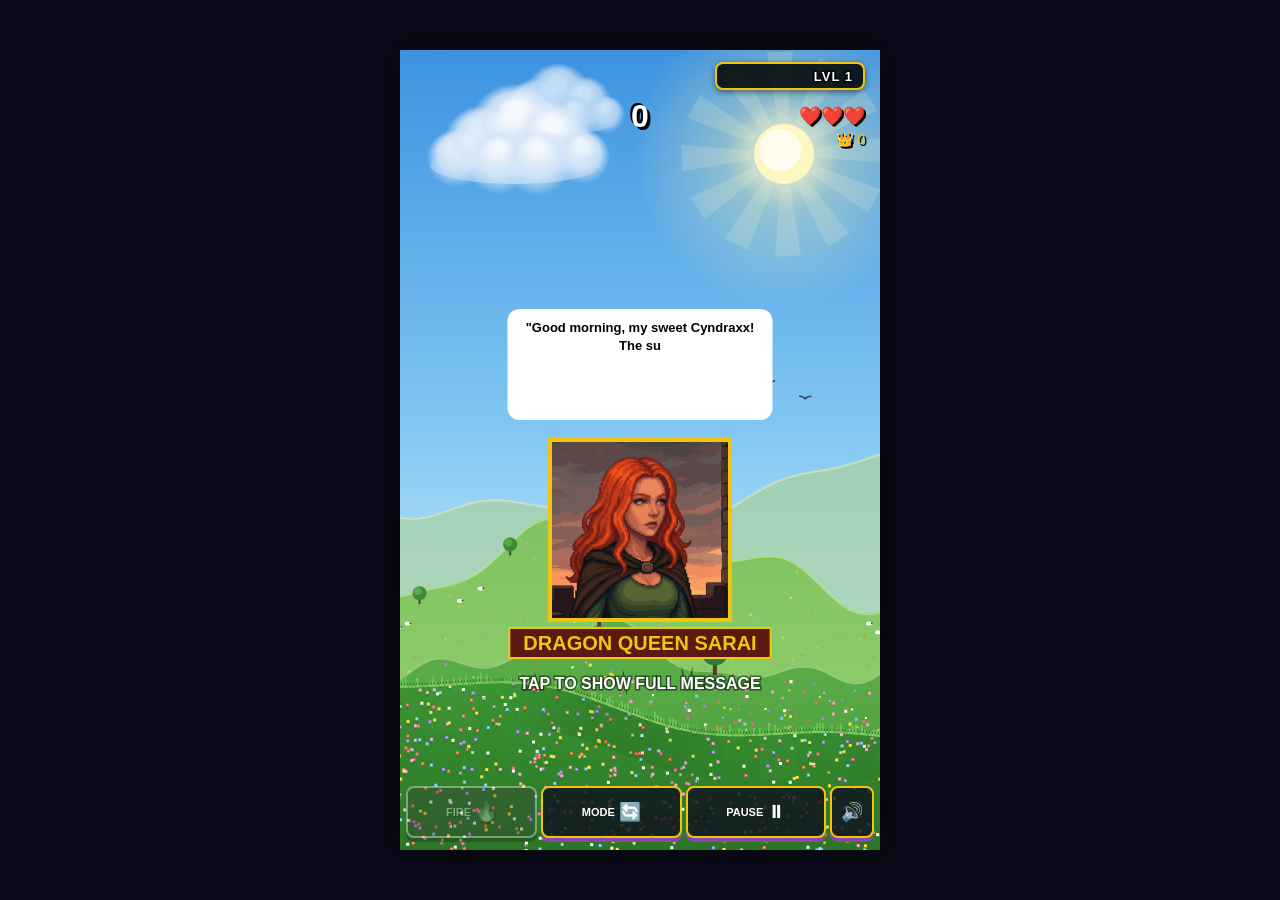
==== commit c1fb69e8: "Closer Cyndraxx portrait; plain text for his lines Co-Authored-By: Claude Opus 5.5 <noreply@anthropi" ====
--- a/khaleesi0900-bundle.html
+++ b/khaleesi0900-bundle.html
@@ -12501,12 +12501,12 @@
   const P = who === 'NARR' ? 0 : Math.min(78, W * 0.19);
   const margin = 12;
   const boxW = W - margin * 2;
-  const italic = who === 'THINK' || who === 'NARR';
+  const italic = who === 'NARR';                  // Cyndraxx's lines (spoken or thought) are plain text
   const font = (italic ? 'italic ' : '') + 'bold 15px "Proxima Nova", sans-serif';
   ctx.font = font;
   const textX = margin + (P ? P + 22 : 18);
   const maxW = boxW - (P ? P + 34 : 36);
-  const full = who === 'NARR' ? s.text : (who === 'THINK' ? '(' + s.text + ')' : '"' + s.text + '"');
+  const full = who === 'CLEM' ? '"' + s.text + '"' : s.text;
   const lines = cathWrap(full, maxW);
   const nameH = who === 'NARR' ? 0 : 22;
   const boxH = Math.max(P + 20, nameH + lines.length * 20 + 24);
@@ -12515,7 +12515,7 @@
   ctx.save();
   ctx.beginPath();
   if (ctx.roundRect) ctx.roundRect(margin, boxY, boxW, boxH, 12); else ctx.rect(margin, boxY, boxW, boxH);
-  ctx.fillStyle = who === 'NARR' ? 'rgba(12,8,22,0.88)' : (who === 'THINK' ? 'rgba(232,236,250,0.96)' : '#ffffff');
+  ctx.fillStyle = who === 'NARR' ? 'rgba(12,8,22,0.88)' : '#ffffff';
   ctx.fill();
   ctx.lineWidth = 2;
   ctx.strokeStyle = who === 'CLEM' ? '#9b8cc4' : '#d9a93a';
@@ -12542,11 +12542,11 @@
   if (nameH) {
     ctx.font = 'bold 13px "Proxima Nova", sans-serif';
     ctx.fillStyle = who === 'CLEM' ? '#5b4a8c' : '#b5651d';
-    ctx.fillText(who === 'CLEM' ? 'CLEMENT THE SIMPLE' : (who === 'THINK' ? 'CYNDRAXX (THINKING)' : 'CYNDRAXX'), textX, boxY + 22);
+    ctx.fillText(who === 'CLEM' ? 'CLEMENT THE SIMPLE' : 'CYNDRAXX', textX, boxY + 22);
   }
   ctx.font = font;
-  ctx.fillStyle = who === 'NARR' ? '#f3e6d0' : (who === 'THINK' ? '#2c3550' : '#111111');
-  let left = S.typed >= s.text.length ? Infinity : Math.floor(S.typed) + (who === 'NARR' ? 0 : 1);
+  ctx.fillStyle = who === 'NARR' ? '#f3e6d0' : '#111111';
+  let left = S.typed >= s.text.length ? Infinity : Math.floor(S.typed) + (who === 'CLEM' ? 1 : 0);
   lines.forEach((ln, i) => {
     const part = left >= ln.length ? ln : ln.slice(0, Math.max(0, left));
     left -= ln.length + 1;
@@ -12855,17 +12855,17 @@
     ctx.lineWidth = 3;
     ctx.strokeStyle = '#f1c40f';
     ctx.strokeRect(pX, pY, pSize, pSize);
-    ctx.font = 'italic bold 15px "Proxima Nova", sans-serif';
-    const lines = cathWrap('(' + cathAfter.text + ')', width * 0.76);
+    ctx.font = 'bold 15px "Proxima Nova", sans-serif';
+    const lines = cathWrap(cathAfter.text, width * 0.76);
     let longest = 0;
     lines.forEach(l => { longest = Math.max(longest, ctx.measureText(l).width); });
     const bW = longest + 28, bH = lines.length * 20 + 20;
     const bX = Math.min(width - bW - 15, pX), bY = pY + pSize + 14;
-    ctx.fillStyle = 'rgba(232,236,250,0.96)';
+    ctx.fillStyle = '#ffffff';
     ctx.beginPath();
     if (ctx.roundRect) ctx.roundRect(bX, bY, bW, bH, 10); else ctx.rect(bX, bY, bW, bH);
     ctx.fill();
-    ctx.fillStyle = '#2c3550';
+    ctx.fillStyle = '#111111';
     ctx.textAlign = 'center';
     lines.forEach((l, i) => ctx.fillText(l, bX + bW / 2, bY + 24 + i * 20));
     ctx.restore();
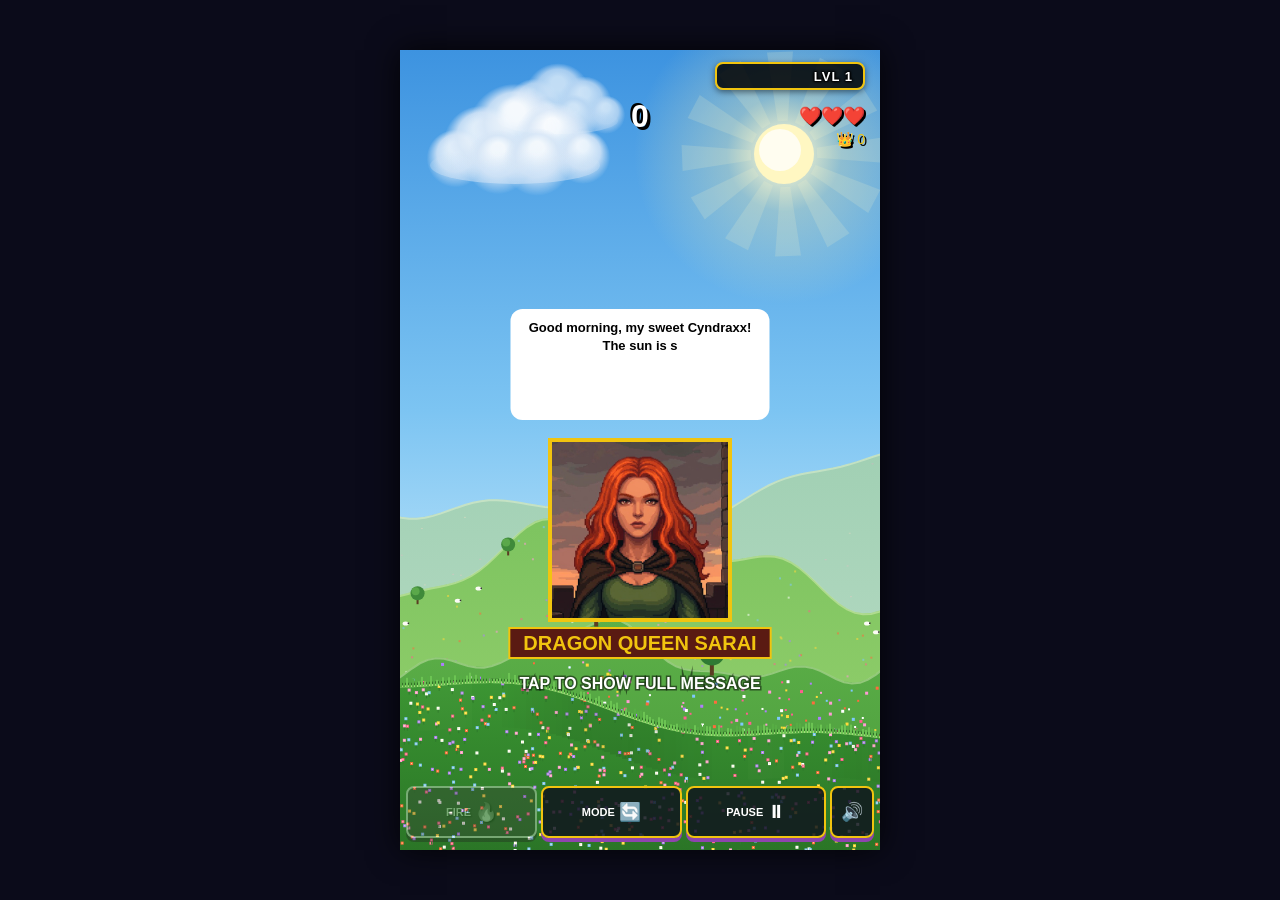
==== commit 29177953: "Plain-text dialogue everywhere: no quotation marks or italics Co-Authored-By: Claude Opus 5.5 <norep" ====
--- a/khaleesi0900-bundle.html
+++ b/khaleesi0900-bundle.html
@@ -496,11 +496,11 @@
     }
 
     const fullStoryText = [
-      '"My beloved Cyndraxx, I have been',
+      'My beloved Cyndraxx, I have been',
       'captured by the slavers. Burn',
       'their castle to the ground and',
       'find me. You are my heart',
-      'and soul. BREAK EVERY CHAIN!"'
+      'and soul. BREAK EVERY CHAIN!'
     ];
     let totalCharCount = fullStoryText.join('\n').length;
     let typedCharIndex = 0;
@@ -1342,9 +1342,9 @@
 
     // Banner shown when a level starts, introducing that level's new threat.
     function announceLevelStart() {
-      if (currentLevel === 2) setTimeout(() => showKhaleesiBanner('"Beware the armored knights, Cyndraxx! Keep your fire on them until their armor melts!"', 260), 4500);
-      else if (currentLevel === 4) showKhaleesiBanner('"The armored knights are everywhere now, Cyndraxx! Burn them down!"', 260);
-      else if (currentLevel === 5) { showKhaleesiBanner('"Golden knights! Snatch one while its guard is down and take its shield!"', 280); gkTalkSeen.spot = true; }
+      if (currentLevel === 2) setTimeout(() => showKhaleesiBanner('Beware the armored knights, Cyndraxx! Keep your fire on them until their armor melts!', 260), 4500);
+      else if (currentLevel === 4) showKhaleesiBanner('The armored knights are everywhere now, Cyndraxx! Burn them down!', 260);
+      else if (currentLevel === 5) { showKhaleesiBanner('Golden knights! Snatch one while its guard is down and take its shield!', 280); gkTalkSeen.spot = true; }
     }
 
     function debugWarpToLevel(targetLvl) {
@@ -1367,7 +1367,7 @@
       state = 'PLAYING';
       updateLevelBadgeUI();
       sound.powerup();
-      showKhaleesiBanner(`"Warped to Level ${currentLevel}! Progress reset."`, 150);
+      showKhaleesiBanner(`Warped to Level ${currentLevel}! Progress reset.`, 150);
       if (targetLvl >= 2) setTimeout(announceLevelStart, 2600);
     }
 
@@ -1390,7 +1390,7 @@
     function resetScoreToZero() {
       score = 0;
       scoreDisplay.innerText = '0';
-      showKhaleesiBanner('"Cyndraxx, you mustn\'t burn the nobles. Take their heads. Score reset to zero."', 240);
+      showKhaleesiBanner('Cyndraxx, you mustn\'t burn the nobles. Take their heads. Score reset to zero.', 240);
       floatingTexts.push({
         x: width / 2 - 80,
         y: height / 2 - 40,
@@ -1578,10 +1578,10 @@
       sCtx.fillStyle = '#2ecc71';
       sCtx.font = 'bold 22px "Proxima Nova", sans-serif';
       sCtx.textAlign = 'left';
-      sCtx.fillText(`"I'm so proud of my Cyndraxx.`, 240, 215);
+      sCtx.fillText(`I'm so proud of my Cyndraxx.`, 240, 215);
       sCtx.fillText(`Cyndraxx earned ${score} points, burned`, 240, 248);
       sCtx.fillText(`${gameStats.burnedTowers} towers, killed ${gameStats.villagersKilled} villagers,`, 240, 281);
-      sCtx.fillText(`and beheaded ${kingsTxt} and ${queensTxt}!"`, 240, 314);
+      sCtx.fillText(`and beheaded ${kingsTxt} and ${queensTxt}!`, 240, 314);
 
       sCtx.strokeStyle = '#e74c3c';
       sCtx.lineWidth = 2;
@@ -1819,7 +1819,7 @@
           direction: Math.random() < 0.5 ? 1 : -1,
           rescued: false
         });
-        showKhaleesiBanner('"I\'M HERE CYNDRAXX! COME TO ME!"', 200);
+        showKhaleesiBanner('I\'M HERE CYNDRAXX! COME TO ME!', 200);
       }
 
       const heartChance = 0.10;
@@ -1879,7 +1879,7 @@
             sound.queenEntrance();
           }
 
-          showKhaleesiBanner('"Look Cyndraxx, a noble. Don\'t burn them, bring me their head!"', 240);
+          showKhaleesiBanner('Look Cyndraxx, a noble. Don\'t burn them, bring me their head!', 240);
         } else if (currentLevel >= 2 && Math.random() < (currentLevel >= 5 ? 0.6 : (currentLevel >= 4 ? 0.4 : 0.25))) {
           // armored knights never share a tower with peasants
           spawnSmallKnights(newObs);
@@ -2302,7 +2302,7 @@
   if (e.code === 'KeyC' && !e.repeat) {
     if (state === 'PLAYING' || state === 'BOSS') {
       startLevelCelebration(currentLevel, 'LEVEL1_CLEAR');
-      showKhaleesiBanner('"CELEBRATION ANIMATION TRIGGERED!"', 180);
+      showKhaleesiBanner('CELEBRATION ANIMATION TRIGGERED!', 180);
     }
   }
 
@@ -5522,14 +5522,14 @@
     // Sarai's words on the level-start / level-1-clear dialogue (input.js sizes the button tap area from these)
     const LEVEL_SPEECH = {
       INTRO: { px: 15, lineH: 22, lines: [
-        '"My brave Cyndraxx, burn their',
+        'My brave Cyndraxx, burn their',
         'towers, slay the slavers, and bring',
-        'me to victory. I love you!"'] },
+        'me to victory. I love you!'] },
       LEVEL1_CLEAR: { px: 14, lineH: 21, lines: [
-        '"My beloved Cyndraxx, you will now',
+        'My beloved Cyndraxx, you will now',
         'encounter the nobles. DO NOT BURN',
         'THE NOBLES! Bring me their heads to',
-        'mount on the city walls!"'] }
+        'mount on the city walls!'] }
     };
     function levelSpeechHeight(type) {
       const sp = LEVEL_SPEECH[type];
@@ -5591,7 +5591,7 @@
       } else {
         ctx.fillStyle = '#2ecc71';
         ctx.font = 'bold 15px "Proxima Nova", sans-serif';
-        ctx.fillText('"I LOVE YOU SO MUCH CYNDRAXX!"', width / 2, pY + pSize + 25);
+        ctx.fillText('I LOVE YOU SO MUCH CYNDRAXX!', width / 2, pY + pSize + 25);
 
         statsBoxY = pY + pSize + 40;
         const statsBoxW = width - 60;
@@ -5671,7 +5671,7 @@
       ctx.fillStyle = '#ffffff';
       ctx.font = 'bold 12px "Proxima Nova", sans-serif';
       ctx.textAlign = 'left';
-      ctx.fillText('"Death to tyrants, gods and masters!"', pX, pY + pSize + 18);
+      ctx.fillText('Death to tyrants, gods and masters!', pX, pY + pSize + 18);
 
       const boxSize = 240;
       const bX = (width - boxSize) / 2;
@@ -5834,9 +5834,9 @@
 
         const bY = pY + portraitSize + 20;
         const bH = drawSpeechBox([
-          '"I\'m sorry beloved, you can\'t',
+          'I\'m sorry beloved, you can\'t',
           'continue without the severed',
-          'head of a noble."'
+          'head of a noble.'
         ], width / 2, bY, 14, 21).h;
 
         ctx.fillStyle = '#e74c3c';
@@ -6148,7 +6148,7 @@
   invulnerableTimer = 0;
   // the beheading music plays during the boss fight; start it from the top
   if (cutsceneMusicAudio.paused) cutsceneMusicAudio.currentTime = 0;
-  showKhaleesiBanner('"Here it comes! Burn it down, Cyndraxx!"', 220);
+  showKhaleesiBanner('Here it comes! Burn it down, Cyndraxx!', 220);
   updateLevelBadgeUI();
 }
 
@@ -6379,7 +6379,7 @@
     if (khaleesiTimer <= 0) {
       khaleesiMounted = false;
       khaleesiCombo = 0;
-      showKhaleesiBanner('"I LOVE YOU ALWAYS, CYNDRAXX!"', 240);
+      showKhaleesiBanner('I LOVE YOU ALWAYS, CYNDRAXX!', 240);
     }
   }
 
@@ -6501,11 +6501,11 @@
         bossState.waveState = 'SPAWNING';
         bossState.waveToSpawn = bossWaveSize(bossState.wave);
         bossState.spawnTimer = BOSS_WAVE_SPAWN_GAP;
-        showKhaleesiBanner('"More archers are coming up the ladder!"', 140);
+        showKhaleesiBanner('More archers are coming up the ladder!', 140);
       } else if (aliveN === 0) {
         bossState.waveState = 'OPEN';
         bossState.clearHold = 0;
-        showKhaleesiBanner('"The archers are down! Burn the center, Cyndraxx!"', 160);
+        showKhaleesiBanner('The archers are down! Burn the center, Cyndraxx!', 160);
       }
     } else if (bossState.waveState === 'OPEN') {
       bossState.clearHold++;
@@ -7507,7 +7507,7 @@
 const BI_TALK = 245;       // Khaleesi speaks
 const BI_FADE_OUT = 420;   // fade to black...
 const BI_END = 450;        // ...and the fight begins
-const BI_LINE = '"By the gods... it smashed right through the wall! FLY, CYNDRAXX!"';
+const BI_LINE = 'By the gods... it smashed right through the wall! FLY, CYNDRAXX!';
 
 let bossIntro = null;
 
@@ -8224,7 +8224,7 @@
     heat: 0,
     x: 0, y: 0, vy: 0, rot: 0, deathT: 0, landObs: null, landRel: 0
   });
-  goldKnightTalk('spot', '"A golden knight! Grab it when its guard is down!"', 200);
+  goldKnightTalk('spot', 'A golden knight! Grab it when its guard is down!', 200);
 }
 
 function goldKnightBusy(g) { return g.mode !== 'WALK'; }
@@ -8331,7 +8331,7 @@
         goldShield.drop = null;
         sound.powerup();
         floatingTexts.push({ x: dragon.x - 30, y: dragon.y - 40, text: 'GOLD SHIELD!', color: '#f1c40f', alpha: 1.0, vy: -1.2 });
-        goldKnightTalk('shield', '"That golden shield protects you, Cyndraxx! Arrows and spears can\'t hurt you now!"', 260);
+        goldKnightTalk('shield', 'That golden shield protects you, Cyndraxx! Arrows and spears can\'t hurt you now!', 260);
       }
     } else if (g.state === 'CARRIED') {
       g.t++;
@@ -9097,34 +9097,34 @@
 const PRO_TITLE_FRAMES = 200;
 
 const PRO_INVITE_TEXT = [
-  '"Good morning, my sweet Cyndraxx!',
+  'Good morning, my sweet Cyndraxx!',
   'The sun is shining and the whole',
   'valley is in bloom. Come, my love,',
   'let us take to the skies together',
-  'and see our beautiful home!"'
+  'and see our beautiful home!'
 ];
 totalCharCount = PRO_INVITE_TEXT.join('\n').length;   // the opening screen types this message
 
 const PRO_SCRIPT = {};
 PRO_SCRIPT[PRO_MEADOW] = [
-  { at: 2,  dur: 240, text: '"Feel the sun on your wings, Cyndraxx! Isn\'t our valley beautiful?"' },
-  { at: 13, dur: 260, text: '"Wildflowers as far as the eye can see... I never tire of this view."' },
-  { at: 25, dur: 300, text: '"This valley was meant to live in peace, my love. Every shepherd, every lamb, every child."' },
-  { at: 38, dur: 340, text: '"The only reason ever to go to war is to protect the innocent and the vulnerable. Never forget that, Cyndraxx."' },
+  { at: 2,  dur: 240, text: 'Feel the sun on your wings, Cyndraxx! Isn\'t our valley beautiful?' },
+  { at: 13, dur: 260, text: 'Wildflowers as far as the eye can see... I never tire of this view.' },
+  { at: 25, dur: 300, text: 'This valley was meant to live in peace, my love. Every shepherd, every lamb, every child.' },
+  { at: 38, dur: 340, text: 'The only reason ever to go to war is to protect the innocent and the vulnerable. Never forget that, Cyndraxx.' },
   { at: 50, fn: () => { pro.forceNext = 'maypole'; } },
-  { at: 54, dur: 260, text: '"Listen! They\'re singing! Look at them dance around the maypole!"' },
-  { at: 66, dur: 320, text: '"You must be getting hungry, my love. Go on, swoop down and snatch up a sheep!"',
+  { at: 54, dur: 260, text: 'Listen! They\'re singing! Look at them dance around the maypole!' },
+  { at: 66, dur: 320, text: 'You must be getting hungry, my love. Go on, swoop down and snatch up a sheep!',
     fn: () => { pro.hungry = true; pro.forceNext = 'flock'; pro.hungryAt = pro.t; } }
 ];
 PRO_SCRIPT[PRO_VILLAGE] = [
-  { at: 2,  dur: 260, text: '"Look down there, Cyndraxx... the village! Fly gently, let\'s not frighten anyone."' },
-  { at: 14, dur: 320, text: '"See how everything fits together? The farmer grows the wheat, the miller grinds it, the baker feeds them all."' },
-  { at: 28, dur: 280, text: '"The smith, the weaver, the shepherd... each one needs the others. Like you and me."' },
+  { at: 2,  dur: 260, text: 'Look down there, Cyndraxx... the village! Fly gently, let\'s not frighten anyone.' },
+  { at: 14, dur: 320, text: 'See how everything fits together? The farmer grows the wheat, the miller grinds it, the baker feeds them all.' },
+  { at: 28, dur: 280, text: 'The smith, the weaver, the shepherd... each one needs the others. Like you and me.' },
   { at: 32, fn: () => { pro.forceNext = 'festival'; pro.spawnGap = Math.min(pro.spawnGap, 60); } },
-  { at: 42, dur: 260, text: '"Hear that? Their songs, their laughter... the music of their lives."' },
-  { at: 56, dur: 300, text: '"Children chasing hens, grandmothers telling stories by the door. I could watch them forever."' },
-  { at: 70, dur: 260, text: '"This is why we fly, Cyndraxx. Not for glory. For them."' },
-  { at: 85, dur: 300, text: '"What\'s that up ahead? A castle... I don\'t like the look of those walls."' }
+  { at: 42, dur: 260, text: 'Hear that? Their songs, their laughter... the music of their lives.' },
+  { at: 56, dur: 300, text: 'Children chasing hens, grandmothers telling stories by the door. I could watch them forever.' },
+  { at: 70, dur: 260, text: 'This is why we fly, Cyndraxx. Not for glory. For them.' },
+  { at: 85, dur: 300, text: 'What\'s that up ahead? A castle... I don\'t like the look of those walls.' }
 ];
 
 // Rolling ground: height above the flat ground line at world position wx (screen x + sunnyScroll).
@@ -9460,12 +9460,12 @@
   if (currentLevel === PRO_MEADOW) {
     if (P.sheepEaten && !P.saidLove && P.t - P.eatenAt > 420) {
       P.saidLove = true;
-      showKhaleesiBanner('"I love these days with you, Cyndraxx. I wish they would never end."', 280);
+      showKhaleesiBanner('I love these days with you, Cyndraxx. I wish they would never end.', 280);
     }
     // gentle reminder if Cyndraxx still hasn't eaten
     if (P.hungry && !P.carried && P.t - P.hungryAt > 900 && P.t - P.lastNag > 900 && khaleesiBannerTimer <= 0) {
       P.lastNag = P.t;
-      showKhaleesiBanner('"Don\'t be shy, Cyndraxx! Fly down low and grab a sheep!"', 220);
+      showKhaleesiBanner('Don\'t be shy, Cyndraxx! Fly down low and grab a sheep!', 220);
     }
   }
 }
@@ -9497,7 +9497,7 @@
         // the rest of the flock scatters
         P.ents.forEach(o => { if (o.type === 'sheep' && Math.abs(o.x - e.x) < 160) { o.scared = 50; o.dir = o.x < e.x ? -1 : 1; } });
         proDropGold(e.x);
-        showKhaleesiBanner('"Good boy! And a few gold coins for the shepherd. We never take without paying."', 300);
+        showKhaleesiBanner('Good boy! And a few gold coins for the shepherd. We never take without paying.', 300);
         break;
       }
     }
@@ -9683,7 +9683,7 @@
   const F = pro.fest, e = F.ent;
   if (!F.announced && e.x < width - 40) {
     F.announced = true;
-    showKhaleesiBanner('"Cyndraxx, look! The spring festival! Let\'s land on that big roof and join them!"', 300);
+    showKhaleesiBanner('Cyndraxx, look! The spring festival! Let\'s land on that big roof and join them!', 300);
   }
   const top = festHallTop(e) + 6;
   const L = dragon.x - dragon.size / 2 + 6, R = dragon.x + dragon.size / 2 - 6;
@@ -9697,7 +9697,7 @@
   }
   if (e.x + FEST_HALL_W < dragon.x - dragon.size) {
     // flew past: the next village festival comes round again
-    showKhaleesiBanner('"Oh! We flew right past it! Let\'s circle round and try again!"', 220);
+    showKhaleesiBanner('Oh! We flew right past it! Let\'s circle round and try again!', 220);
     pro.fest = null;
     pro.forceNext = 'festival';
     pro.spawnGap = 420;
@@ -9730,7 +9730,7 @@
     if (F.t % 8 === 0) { dragon.wingState = 1; sound.flap(); }
     if (u >= 1) {
       F.phase = 'sing'; F.t = 0;
-      showKhaleesiBanner('"Ha! Sing with us, Cyndraxx! Everyone, sing!"', 200);
+      showKhaleesiBanner('Ha! Sing with us, Cyndraxx! Everyone, sing!', 200);
       e.crowd.people.forEach(p => { if (p.act !== 'lute') p.act = Math.random() < 0.7 ? 'dance' : 'wave'; });
     }
   } else if (F.phase === 'sing') {
@@ -9743,13 +9743,13 @@
       pro.notes.push({ x: dragon.x + proRand(-10, 30), y: dragon.y - 40, vx: proRand(-0.5, 0.5), vy: -proRand(0.6, 1.1), life: 90,
                        glyph: proPick(['♪', '♫', '♩']), color: proPick(['#ffffff', '#fff3a0', '#ffd1e8']) });
     }
-    if (F.t === 210) showKhaleesiBanner('"♪ The frost is gone, the swallows sing, come dance with us, it\'s spring, it\'s spring! ♪"', 250);
+    if (F.t === 210) showKhaleesiBanner('♪ The frost is gone, the swallows sing, come dance with us, it\'s spring, it\'s spring! ♪', 250);
     if (F.t >= FEST_SING_FRAMES) { F.phase = 'story'; F.t = 0; khaleesiBannerTimer = 0; }
   } else if (F.phase === 'story') {
     dragon.x = perchX; dragon.y = perchY;
     if (F.t >= FEST_IMG_FRAMES * 2) {
       F.phase = 'after'; F.t = 0;
-      showKhaleesiBanner('"We should journey on, my love, and leave the townsfolk to their revels."', FEST_AFTER_FRAMES);
+      showKhaleesiBanner('We should journey on, my love, and leave the townsfolk to their revels.', FEST_AFTER_FRAMES);
     }
   } else if (F.phase === 'after') {
     dragon.x = perchX;
@@ -9841,7 +9841,7 @@
 const CAP_IMG1 = CAP_CLOSE + CAP_FALL_FRAMES;
 const CAP_IMG2 = CAP_IMG1 + CAP_IMG_FRAMES;
 const CAP_END = CAP_IMG2 + CAP_IMG_FRAMES;
-const CAP_FALL_LINE = '"Hold on to me, Cyndraxx... whatever they do to us, I will find you again."';
+const CAP_FALL_LINE = 'Hold on to me, Cyndraxx... whatever they do to us, I will find you again.';
 const CAP_IMG_CAPTIONS = [
   'They cut Dragon Queen Sarai from the net and dragged her away...',
   '...but Cyndraxx woke, and broke free.'
@@ -9868,7 +9868,7 @@
   isHoldingAction = false;
   invulnerableTimer = 0;
   pro.cap = { t: 0, net: null, hoverY: Math.min(Math.max(dragon.y, height * 0.3), height * 0.5), tumble: 0, from: null };
-  showKhaleesiBanner('"Cyndraxx... the knights are aiming something at us! Pull up!"', 120);
+  showKhaleesiBanner('Cyndraxx... the knights are aiming something at us! Pull up!', 120);
 }
 
 // taps during the story images move on to the next one
@@ -9930,9 +9930,9 @@
   if (t === CAP_HIT) {
     sound.hit();
     sound.knightHit();
-    showKhaleesiBanner('"A net! Cyndraxx, we\'re caught!"', 110);
-  }
-  if (t === CAP_DRAG) { sound.boulderLaunch(); showKhaleesiBanner('"They\'re pulling us in! CYNDRAXX!"', 120); }
+    showKhaleesiBanner('A net! Cyndraxx, we\'re caught!', 110);
+  }
+  if (t === CAP_DRAG) { sound.boulderLaunch(); showKhaleesiBanner('They\'re pulling us in! CYNDRAXX!', 120); }
   if (t === CAP_OVER) sound.towerDestroy();
   if (t === CAP_CLOSE) {
     khaleesiBannerTimer = 0;
@@ -11001,7 +11001,7 @@
   }
   // her words, typed slowly
   if (f > 40) {
-    ctx.font = 'italic bold 15px "Proxima Nova", sans-serif';
+    ctx.font = 'bold 15px "Proxima Nova", sans-serif';
     ctx.textAlign = 'center';
     const shown = CAP_FALL_LINE.slice(0, Math.floor((f - 40) * 0.55));
     const lines = biWrap(CAP_FALL_LINE, width - 60);
@@ -11055,7 +11055,7 @@
     ctx.fillRect(0, height - bandH - 30, width, bandH + 30);
     ctx.globalAlpha = ca;
     ctx.fillStyle = '#f3e6d0';
-    ctx.font = 'italic bold 15px "Proxima Nova", sans-serif';
+    ctx.font = 'bold 15px "Proxima Nova", sans-serif';
     ctx.textAlign = 'center';
     biWrap(cap, width - 40).forEach((ln, i) => ctx.fillText(ln, width / 2, height - bandH + 14 + i * 19));
     ctx.textAlign = 'left';
@@ -12501,12 +12501,11 @@
   const P = who === 'NARR' ? 0 : Math.min(78, W * 0.19);
   const margin = 12;
   const boxW = W - margin * 2;
-  const italic = who === 'NARR';                  // Cyndraxx's lines (spoken or thought) are plain text
-  const font = (italic ? 'italic ' : '') + 'bold 15px "Proxima Nova", sans-serif';
+  const font = 'bold 15px "Proxima Nova", sans-serif';   // all dialogue is plain text: no quotes or italics
   ctx.font = font;
   const textX = margin + (P ? P + 22 : 18);
   const maxW = boxW - (P ? P + 34 : 36);
-  const full = who === 'CLEM' ? '"' + s.text + '"' : s.text;
+  const full = s.text;
   const lines = cathWrap(full, maxW);
   const nameH = who === 'NARR' ? 0 : 22;
   const boxH = Math.max(P + 20, nameH + lines.length * 20 + 24);
@@ -12546,7 +12545,7 @@
   }
   ctx.font = font;
   ctx.fillStyle = who === 'NARR' ? '#f3e6d0' : '#111111';
-  let left = S.typed >= s.text.length ? Infinity : Math.floor(S.typed) + (who === 'CLEM' ? 1 : 0);
+  let left = S.typed >= s.text.length ? Infinity : Math.floor(S.typed);
   lines.forEach((ln, i) => {
     const part = left >= ln.length ? ln : ln.slice(0, Math.max(0, left));
     left -= ln.length + 1;
@@ -12890,7 +12889,7 @@
 
       if (lives <= 0) {
         state = 'GAMEOVER';
-        showKhaleesiBanner('"DO NOT FAIL ME, CYNDRAXX! TRY AGAIN!"', 300);
+        showKhaleesiBanner('DO NOT FAIL ME, CYNDRAXX! TRY AGAIN!', 300);
       }
     }
 
@@ -13002,7 +13001,7 @@
         if (khaleesiTimer <= 0) {
           khaleesiMounted = false;
           khaleesiCombo = 0;
-          showKhaleesiBanner('"I LOVE YOU ALWAYS, CYNDRAXX!"', 240);
+          showKhaleesiBanner('I LOVE YOU ALWAYS, CYNDRAXX!', 240);
         }
       }
 
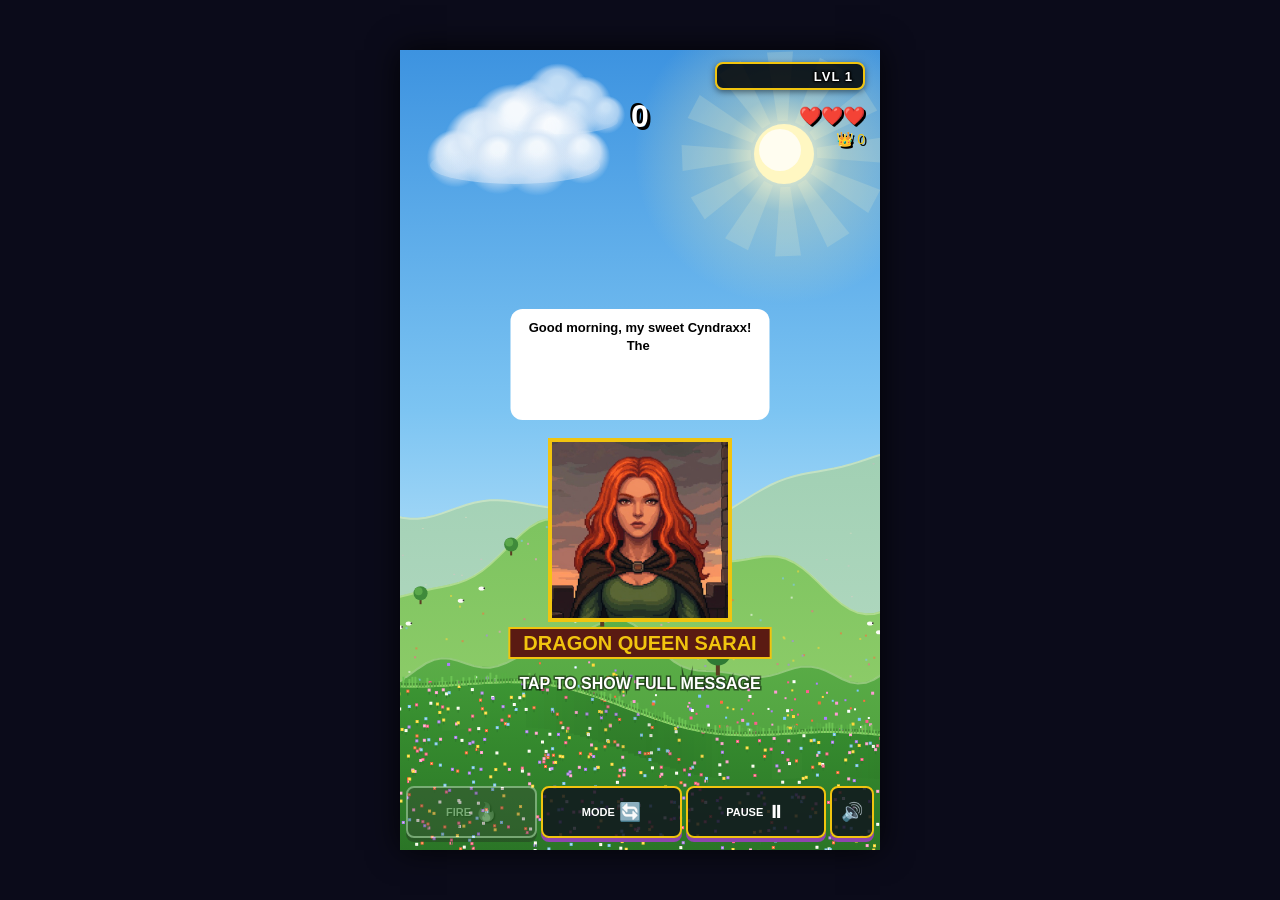
==== commit 18c13776: "Boss ending: the siege tower collapses into a pit, a chain arrow drags Cyndraxx in, fall through a g" ====
--- a/khaleesi0900-bundle.html
+++ b/khaleesi0900-bundle.html
@@ -975,14 +975,14 @@
       }
 
       // the priest's strange power: a glassy, rising shimmer of bell tones
-      magicShimmer(dur = 1.6) {
+      magicShimmer(dur = 1.6, vol = 0.35) {
         if (this.muted || this.hidden) return;
         this.init();
         const c = this.ctx;
         if (!c) return;
         const now = c.currentTime;
         const out = c.createGain();
-        out.gain.value = 0.35;
+        out.gain.value = vol;
         out.connect(c.destination);
         const notes = [1046.5, 1174.7, 1396.9, 1568, 1760, 2093, 2349.3, 2793.8];
         const count = Math.round(dur * 14);
@@ -1030,6 +1030,94 @@
         o.start(now); o.stop(now + len + 0.25);
         this._ping(now + len, 2093, 0.15, 1.2, 'sine', out);
         this._ping(now + len, 3136, 0.08, 1.0, 'sine', out);
+      }
+
+      // ---- boss ending (boss-fall.js) ----
+      // the chain paying out behind the arrow: a quick run of metallic clinks
+      chainRattle(dur = 0.6) {
+        if (this.muted || this.hidden) return;
+        this.init();
+        const c = this.ctx;
+        if (!c) return;
+        const now = c.currentTime;
+        const out = c.createGain();
+        out.gain.value = 0.4;
+        out.connect(c.destination);
+        const n = Math.round(dur * 22);
+        for (let i = 0; i < n; i++) {
+          const t = now + (i / n) * dur + Math.random() * 0.02;
+          this._ping(t, 2600 + Math.random() * 1800, 0.06, 0.06, 'square', out);
+          this._ping(t, 5200 + Math.random() * 2000, 0.03, 0.04, 'sine', out);
+        }
+      }
+
+      // the arrow striking Cyndraxx's heart: a hard thud and a deep, ringing heartbeat
+      pierceHit() {
+        if (this.muted || this.hidden) return;
+        this.init();
+        const c = this.ctx;
+        if (!c) return;
+        const now = c.currentTime;
+        const out = c.createGain();
+        out.gain.value = 0.6;
+        out.connect(c.destination);
+        const n = c.createBufferSource();
+        n.buffer = this.noiseBuffer();
+        const bp = c.createBiquadFilter();
+        bp.type = 'bandpass'; bp.frequency.value = 900; bp.Q.value = 1;
+        const ng = c.createGain();
+        ng.gain.setValueAtTime(0.0001, now);
+        ng.gain.exponentialRampToValueAtTime(0.8, now + 0.005);
+        ng.gain.exponentialRampToValueAtTime(0.0001, now + 0.12);
+        n.connect(bp).connect(ng).connect(out);
+        n.start(now); n.stop(now + 0.15);
+        [0, 0.32].forEach((d, i) => {          // lub... dub
+          const o = c.createOscillator();
+          o.type = 'sine';
+          o.frequency.setValueAtTime(i ? 70 : 85, now + 0.05 + d);
+          o.frequency.exponentialRampToValueAtTime(38, now + 0.35 + d);
+          const g = c.createGain();
+          g.gain.setValueAtTime(0.0001, now + 0.05 + d);
+          g.gain.exponentialRampToValueAtTime(i ? 0.5 : 0.8, now + 0.07 + d);
+          g.gain.exponentialRampToValueAtTime(0.0001, now + 0.5 + d);
+          o.connect(g).connect(out);
+          o.start(now + 0.05 + d); o.stop(now + 0.55 + d);
+        });
+      }
+
+      // the tower giving way: a long, deep crash
+      collapseBoom() {
+        if (this.muted || this.hidden) return;
+        this.init();
+        const c = this.ctx;
+        if (!c) return;
+        const now = c.currentTime, len = 2.4;
+        const out = c.createGain();
+        out.gain.value = 0.7;
+        out.connect(c.destination);
+        const src = c.createBufferSource();
+        src.buffer = this.noiseBuffer();
+        src.loop = true;
+        const lp = c.createBiquadFilter();
+        lp.type = 'lowpass';
+        lp.frequency.setValueAtTime(900, now);
+        lp.frequency.exponentialRampToValueAtTime(120, now + len);
+        const g = c.createGain();
+        g.gain.setValueAtTime(0.0001, now);
+        g.gain.exponentialRampToValueAtTime(0.9, now + 0.04);
+        g.gain.exponentialRampToValueAtTime(0.0001, now + len);
+        src.connect(lp).connect(g).connect(out);
+        src.start(now); src.stop(now + len + 0.05);
+        const o = c.createOscillator();
+        o.type = 'sine';
+        o.frequency.setValueAtTime(60, now);
+        o.frequency.exponentialRampToValueAtTime(28, now + len);
+        const og = c.createGain();
+        og.gain.setValueAtTime(0.0001, now);
+        og.gain.exponentialRampToValueAtTime(0.7, now + 0.05);
+        og.gain.exponentialRampToValueAtTime(0.0001, now + len);
+        o.connect(og).connect(out);
+        o.start(now); o.stop(now + len);
       }
 
       towerDestroy() {
@@ -1242,7 +1330,7 @@
             uiMusicAudio.play().catch(() => {});
           }
         } 
-        else if (gameState === 'CUTSCENE' || gameState === 'BOSS') {   // the boss fight uses the beheading music
+        else if (gameState === 'CUTSCENE' || gameState === 'BOSS' || gameState === 'BOSS_FALL') {   // the boss ending keeps the boss music   // the boss fight uses the beheading music
           if (!bgMusicAudio.paused) bgMusicAudio.pause();
           if (!uiMusicAudio.paused) uiMusicAudio.pause();
           if (cutsceneMusicAudio.paused) {
@@ -2136,6 +2224,7 @@
       sound.init();
 
       if (state === 'BOSS_INTRO') { skipBossIntro(); return; }
+      if (state === 'BOSS_FALL') { bossFallTap(); return; }   // the boss ending (skippable after a few seconds)
       if (state === 'CAPTURE') { captureTap(); return; }   // no control during the capture; taps only move through the story images
 
       const rect = canvas.getBoundingClientRect();
@@ -2295,6 +2384,13 @@
   if ((e.code === 'Digit8' || e.code === 'Numpad8') && !e.repeat) { resetGame(); startPrologueLevel(PRO_VILLAGE); }  // debug: prologue village
   if ((e.code === 'Digit9' || e.code === 'Numpad9') && !e.repeat) debugStartCapture();                                // debug: ballista capture
   if (e.code === 'KeyB') triggerBossBattle();
+  if (e.code === 'KeyE' && !e.repeat && state !== 'BOSS_FALL') {   // debug: the boss ending
+    if (state !== 'BOSS') triggerBossBattle();
+    bossState.x = bossState.baseX = width - bossGeom().bw;
+    ['top', 'mid', 'bot'].forEach(k => { bossState.burn[k].charred = true; bossState.burn[k].charProgress = 1; });
+    bossState.topHp = bossState.midHp = bossState.botHp = 0;
+    startBossFall();
+  }
   if (e.code === 'KeyK' && !e.repeat) { debugWarpToLevel(2); levelTimerSeconds = CATH_AT - 4; }   // debug: level 2 just before the cathedral
   if (state === 'CATHEDRAL' && !e.repeat && cathedralKey(e.code)) return;   // R = rest, F = fight on
   if (e.code === 'KeyI' && !e.repeat) { currentLevel = 3; updateLevelBadgeUI(); startBossIntro(); }   // debug: boss intro cinematic
@@ -6705,8 +6801,7 @@
   bossUpdateBurn('bot', bossState.botHp, g);
 
   if (bossState.burn.top.charred && bossState.burn.mid.charred && bossState.burn.bot.charred) {
-    bossState.active = false;
-    startLevelCelebration(4, 'BOSS_CLEAR');
+    startBossFall();   // the tower collapses into a pit and drags Cyndraxx down with it (boss-fall.js)
   }
 }
 
@@ -7539,6 +7634,7 @@
 // How loud the wheel rumble should be right now (0..1). Called every frame from update().
 function currentRumbleLevel() {
   if (khaleesiSplash) return 0;
+  if (state === 'BOSS_FALL') return bossFallRumble();
   if (state === 'BOSS' && bossState.active) return 0.5 * Math.max(0, bossState.roll);
   if (state === 'BOSS_INTRO' && bossIntro) {
     const t = bossIntro.t;
@@ -7551,6 +7647,7 @@
 
 // Camera shake for the whole scene, in px.
 function sceneShake() {
+  if (state === 'BOSS_FALL') return bossFallShake();
   if (state === 'BOSS_INTRO' && bossIntro && bossIntro.shake > 0.3) {
     const s = bossIntro.shake;
     return { x: (Math.random() - 0.5) * s, y: (Math.random() - 0.5) * s };
@@ -9175,7 +9272,7 @@
 }
 
 function updateFireButtonLock() {
-  const cine = (state === 'CAPTURE' && !!(pro && pro.cap && pro.cap.t >= CAP_CLOSE)) || festStory() || cathCinematic();
+  const cine = (state === 'CAPTURE' && !!(pro && pro.cap && pro.cap.t >= CAP_CLOSE)) || festStory() || cathCinematic() || bossFallCinematic();
   if (cine !== cinematicShown) { cinematicShown = cine; container.classList.toggle('cinematic', cine); }
   updateSingButton();
   const off = fireDisabled() && !singBtnShown;
@@ -12877,6 +12974,605 @@
 }
 </script>
 <script>
+// boss-fall.js — The siege tower boss's ending (state 'BOSS_FALL'): the burned-out tower stops, the ground
+// gives way and it sinks, burning, into a huge pit. A lone archer climbs out of the turret and fires an arrow
+// trailing a chain; it pierces Cyndraxx's heart and the chain drags him down into the pit after the tower.
+// Then he falls through a dark cavern full of glowing mushrooms and jellyfish-like creatures flashing in neon
+// patterns. It ends on a fade to black, then the "SIEGE TOWER DESTROYED" dialogue (level 4 follows).
+// Classic script: shares global scope with the other src/js files.
+
+const BF_ARCHER_AT = 170;        // the lone archer climbs out of the turret
+const BF_DRAW_AT = 205;          // ...draws his bow
+const BF_FIRE_AT = 245;          // ...and fires
+const BF_CAVERN_LEN = 540;       // frames falling through the cavern
+const BF_SKIP_AFTER = 240;       // taps can skip once this much has played (so fire-button taps at the kill don't)
+
+let bossFall = null;
+
+function bossFallCinematic() { return state === 'BOSS_FALL' && !!bossFall; }
+
+function startBossFall() {
+  const g = bossGeom();
+  bossState.active = false;
+  bossState.archers = [];
+  bossState.rumbleY = 0;
+  bossState.swayAmp = 0;
+  bossState.roll = 0;
+  bossRocks = [];
+  khaleesiMounted = false;
+  khaleesiBannerTimer = 0;
+  invulnerableTimer = 0;
+  isHoldingAction = false;
+  state = 'BOSS_FALL';
+  bossFall = {
+    t: 0, phase: 'collapse', sink: 0, tilt: 0, pit: 0, shake: 4, rumble: 0.6,
+    archer: null, arrow: null, hitT: -1, fade: 0,
+    from: { x: dragon.x, y: dragon.y },
+    bx: bossState.x, cave: null
+  };
+  sound.collapseBoom();
+  sound.towerDestroy();
+}
+
+// Where the pit is: under the whole wheeled base, opening out from the middle.
+function bfPit() {
+  const g = bossGeom();
+  const cx = bossFall.bx + g.bw / 2;
+  const half = (g.bw / 2 + g.over + 26) * bossFall.pit;
+  return { l: cx - half, r: cx + half, cx: cx, gY: g.gY };
+}
+
+// The lone archer stands on the turret roof, which sinks with the tower.
+function bfArcherPos() {
+  const g = bossGeom();
+  return { x: bossFall.bx + g.bw * 0.22, feetY: bossFall.sink };
+}
+// a point on the sinking, tilting tower (tower coordinates: turret roof at y = 0) -> screen
+function bfTowerToScreen(x, y) {
+  const g = bossGeom();
+  const cx = bossFall.bx + g.bw / 2, gY = g.gY;
+  const lx = x - cx, ly = y - gY + bossFall.sink;
+  const c = Math.cos(bossFall.tilt), s = Math.sin(bossFall.tilt);
+  return { x: cx + lx * c - ly * s, y: gY + lx * s + ly * c };
+}
+function bfArcherHand() {
+  const a = bfArcherPos();
+  return bfTowerToScreen(a.x - 11, -20);
+}
+function bfChest() {
+  const rot = bossFall.drot || 0;
+  const ox = 5, oy = 9;
+  const c = Math.cos(rot), s = Math.sin(rot);
+  return { x: dragon.x + ox * c - oy * s, y: dragon.y + ox * s + oy * c };
+}
+
+function updateBossFall() {
+  const B = bossFall;
+  if (!B) return;
+  B.t++;
+  const g = bossGeom();
+  const t = B.t;
+  B.shake *= 0.96;
+
+  if (B.phase === 'collapse' || B.phase === 'drag') {
+    // the ground opens, the tower sinks: quickly at first, slowly while the archer shoots, then it plunges
+    B.pit = Math.min(1, Math.max(0, (t - 30) / 50));
+    let target;
+    if (t < BF_ARCHER_AT) target = height * 0.32 * Math.pow(Math.max(0, (t - 50) / (BF_ARCHER_AT - 50)), 1.4);
+    else if (B.hitT < 0 || t < B.hitT + 30) target = height * 0.32 + (t - BF_ARCHER_AT) * 0.12;
+    else target = B.sink + Math.min(6, (t - B.hitT - 30) * 0.12);   // the plunge, slow enough that the chain hauls him down after it
+    B.sink = Math.max(B.sink, target);
+    B.tilt = Math.min(0.07, B.sink / height * 0.09);
+    B.rumble = t < BF_ARCHER_AT ? 0.6 : (B.hitT > 0 && t > B.hitT + 30 ? 0.7 : 0.3);
+    if (t % 40 === 0 && t < 400) { B.shake = Math.max(B.shake, 5); sound.towerDestroy(); }
+    // stones breaking off and tumbling into the pit, smoke pouring up
+    if (B.pit > 0.2 && Math.random() < 0.5) {
+      const P = bfPit();
+      blackDebris.push({
+        x: P.l + Math.random() * (P.r - P.l), y: g.gY - 10 - Math.random() * height * 0.5,
+        vx: (Math.random() - 0.5) * 3, vy: Math.random() * 2, gravity: 0.3,
+        rotation: Math.random() * 6, rotSpeed: (Math.random() - 0.5) * 0.3, size: 5 + Math.random() * 9
+      });
+    }
+    if (B.pit > 0.1 && Math.random() < 0.7) {
+      const P = bfPit();
+      particles.push({
+        x: P.l + Math.random() * (P.r - P.l), y: g.gY,
+        vx: (Math.random() - 0.5) * 1.5, vy: -1.2 - Math.random() * 1.8,
+        size: 10 + Math.random() * 16, life: 50 + Math.random() * 30,
+        color: Math.random() < 0.3 ? 'rgba(60,40,30,0.5)' : 'rgba(40,40,45,0.55)', isSmoke: true
+      });
+    }
+  }
+
+  // Cyndraxx hovers, watching, until the arrow strikes
+  if (B.hitT < 0) {
+    const hx = width * 0.24, hy = height * 0.33;
+    dragon.x += (hx - dragon.x) * 0.03;
+    dragon.y += (hy + Math.sin(t * 0.06) * 8 - dragon.y) * 0.05;
+    dragon.velocity = 0;
+    if (t % 22 === 0) { dragon.wingState = 1; sound.flap(); }
+  }
+
+  // the lone archer
+  if (t === BF_ARCHER_AT) B.archer = { t: 0 };
+  if (B.archer) B.archer.t++;
+  if (t === BF_FIRE_AT) {
+    const h = bfArcherHand();
+    B.arrow = { x: h.x, y: h.y, ang: Math.PI, stuck: false };
+    sound.arrowLaunch();
+    sound.chainRattle(0.7);
+  }
+  if (B.arrow && !B.arrow.stuck) {
+    const c = bfChest();
+    const dx = c.x - B.arrow.x, dy = c.y - B.arrow.y, d = Math.hypot(dx, dy);
+    B.arrow.ang = Math.atan2(dy, dx);
+    if (d < 16) {
+      B.arrow.stuck = true;
+      B.hitT = t;
+      B.phase = 'drag';
+      B.shake = 9;
+      sound.pierceHit();
+      dragon.wingState = 0;
+      for (let i = 0; i < 26; i++) {
+        particles.push({
+          x: c.x, y: c.y, vx: (Math.random() - 0.5) * 7, vy: (Math.random() - 0.7) * 6,
+          size: 2 + Math.random() * 3, life: 20 + Math.random() * 20, color: Math.random() < 0.6 ? '#c0182c' : '#ff6b6b'
+        });
+      }
+    } else {
+      B.arrow.x += dx / d * 17;
+      B.arrow.y += dy / d * 17;
+    }
+  }
+
+  // pulled down after the tower
+  if (B.phase === 'drag') {
+    const since = t - B.hitT;
+    B.drot = (B.drot || 0) + (since < 30 ? 0.01 : 0.05);
+    if (since === 30) sound.chainRattle(1.2);
+    if (since > 30) {
+      const h = bfArcherHand();
+      const reach = Math.max(40, 180 - (since - 30) * 2.2);   // the chain reels him in
+      const dx = h.x - dragon.x, dy = h.y - dragon.y, d = Math.hypot(dx, dy);
+      if (d > reach) {
+        dragon.x += dx / d * Math.min(d - reach, 9);
+        dragon.y += dy / d * Math.min(d - reach, 9);
+      }
+      if (since % 18 === 0) dragon.wingState = 0.6;   // a weak, useless flap
+    } else {
+      dragon.y += Math.sin(since * 0.5) * 0.8;        // the shock of it
+    }
+    if (dragon.y > g.gY + 30 || since > 200) {
+      B.fade = Math.min(1, B.fade + 1 / 30);
+      if (B.fade >= 1) {
+        B.phase = 'cavern';
+        B.cave = { t: 0, fall: 0 };
+        dragon.wingState = 0;
+      }
+    }
+  }
+
+  if (B.phase === 'cavern') {
+    const C = B.cave;
+    C.t++;
+    C.fall += 6.5;
+    B.rumble = 0;
+    B.drot = (B.drot || 0) + 0.012;
+    if (C.t % 130 === 40) sound.magicShimmer(0.9, 0.16);
+    if (C.t >= BF_CAVERN_LEN) finishBossFall();
+  }
+}
+
+function bossFallTap() {
+  if (!bossFall || bossFall.t < BF_SKIP_AFTER) return;
+  finishBossFall();
+}
+
+// Fade out of the cavern into the level-clear dialogue (as if the level-clear celebration had played).
+function finishBossFall() {
+  bossFall = null;
+  blackDebris = [];
+  particles = [];
+  flames = [];
+  arrows = [];
+  dragon.x = dragon.baseX;
+  dragon.y = height * 0.4;
+  dragon.velocity = 0;
+  dragon.wingState = 0;
+  currentLevel = 4;
+  levelTimerSeconds = 0;
+  lives = maxLives;
+  updateHeartsDisplay();
+  updateLevelBadgeUI();
+  levelDialogueType = 'BOSS_CLEAR';
+  state = 'LEVEL_DIALOGUE';
+}
+
+function bossFallRumble() { return bossFall ? bossFall.rumble : 0; }
+function bossFallShake() {
+  if (!bossFall || bossFall.phase === 'cavern' || bossFall.shake < 0.3) return null;
+  const s = bossFall.shake;
+  return { x: (Math.random() - 0.5) * s, y: (Math.random() - 0.5) * s };
+}
+
+// ================= drawing =================
+
+// A chain of steel links along a sagging curve from (x1,y1) to (x2,y2).
+function drawChainLinks(x1, y1, x2, y2, sag) {
+  const mx = (x1 + x2) / 2, my = (y1 + y2) / 2 + sag;
+  const len = Math.hypot(x2 - x1, y2 - y1) + Math.abs(sag);
+  const n = Math.max(2, Math.floor(len / 6));
+  ctx.save();
+  for (let i = 0; i < n; i++) {
+    const u = i / n, u2 = (i + 1) / n;
+    const px = (1 - u) * (1 - u) * x1 + 2 * (1 - u) * u * mx + u * u * x2;
+    const py = (1 - u) * (1 - u) * y1 + 2 * (1 - u) * u * my + u * u * y2;
+    const qx = (1 - u2) * (1 - u2) * x1 + 2 * (1 - u2) * u2 * mx + u2 * u2 * x2;
+    const qy = (1 - u2) * (1 - u2) * y1 + 2 * (1 - u2) * u2 * my + u2 * u2 * y2;
+    ctx.save();
+    ctx.translate(px, py);
+    ctx.rotate(Math.atan2(qy - py, qx - px));
+    ctx.strokeStyle = '#2a2d33';
+    ctx.lineWidth = 3;
+    ctx.beginPath();
+    if (i % 2) ctx.ellipse(3, 0, 4, 2.2, 0, 0, Math.PI * 2); else ctx.ellipse(3, 0, 4, 0.9, 0, 0, Math.PI * 2);
+    ctx.stroke();
+    ctx.strokeStyle = '#9aa3ad';
+    ctx.lineWidth = 1.3;
+    ctx.stroke();
+    ctx.restore();
+  }
+  ctx.restore();
+}
+
+// The arrow: shaft, iron head, fletching. (x, y) is the tip; `inside` hides the part buried in his chest.
+function drawChainArrow(x, y, ang, inside) {
+  ctx.save();
+  ctx.translate(x, y);
+  ctx.rotate(ang);
+  const shaft = 30;
+  ctx.fillStyle = '#2a1a0c';
+  ctx.fillRect(-shaft - 1, -2.4, shaft - (inside ? 10 : 0) + 2, 4.8);
+  ctx.fillStyle = '#8a5a2e';
+  ctx.fillRect(-shaft, -1.6, shaft - (inside ? 10 : 0), 3.2);
+  if (!inside) {
+    ctx.fillStyle = '#c9d0d6';
+    ctx.beginPath(); ctx.moveTo(4, 0); ctx.lineTo(-5, -4); ctx.lineTo(-5, 4); ctx.closePath(); ctx.fill();
+  }
+  ctx.fillStyle = '#f4f0e4';
+  ctx.beginPath(); ctx.moveTo(-shaft + 2, 0); ctx.lineTo(-shaft - 9, -6); ctx.lineTo(-shaft + 5, 0); ctx.lineTo(-shaft - 9, 6); ctx.closePath(); ctx.fill();
+  ctx.fillStyle = '#7f8790';                     // iron ring the chain is fastened to
+  ctx.fillRect(-shaft - 2, -2, 4, 4);
+  ctx.restore();
+}
+function bfArrowTail(arrow) {
+  return { x: arrow.x - Math.cos(arrow.ang) * 32, y: arrow.y - Math.sin(arrow.ang) * 32 };
+}
+
+// Everything above ground, plus the pit (called from render() in place of renderBoss).
+function drawBossFallScene() {
+  const B = bossFall;
+  if (!B || B.phase === 'cavern') return;
+  const g = bossGeom();
+  const P = bfPit();
+  const gY = g.gY;
+  const t = B.t;
+
+  // the pit: a ragged black hole torn in the ground
+  if (B.pit > 0) {
+    ctx.fillStyle = '#050304';
+    ctx.beginPath();
+    ctx.moveTo(P.l, height);
+    for (let x = P.l; x <= P.r; x += 8) ctx.lineTo(x, gY - 2 + hash2(Math.floor(x / 8), 9) * 6);
+    ctx.lineTo(P.r, height);
+    ctx.closePath();
+    ctx.fill();
+  }
+
+  // the tower sinking (clipped so what's below ground only shows inside the pit)
+  const clip = () => {
+    ctx.beginPath();
+    ctx.rect(0, 0, width, gY + 2);
+    if (B.pit > 0) ctx.rect(P.l, gY, P.r - P.l, height - gY);
+    ctx.clip();
+  };
+  ctx.save();
+  clip();
+  ctx.save();
+  ctx.translate(P.cx, gY);
+  ctx.rotate(B.tilt);
+  ctx.translate(-P.cx, -gY + B.sink);
+  bossState.x = B.bx;
+  renderBoss();
+  // the whole tower is ablaze as it goes down
+  for (let i = 0; i < 7; i++) {
+    const fx = B.bx + g.bw * (0.1 + i * 0.13);
+    const fy = g.turretH * (0.4 + (i % 3) * 0.7);
+    drawFlame(fx, fy, 26 + (i % 2) * 10, 46 + (i % 3) * 14, i * 1.7);
+  }
+  // the lone archer climbs out of the turret hatch
+  if (B.archer) {
+    const a = bfArcherPos();
+    const k = Math.min(1, B.archer.t / 30);
+    const feet = 0 + (1 - k) * 26;            // in tower coordinates the turret roof is y = 0
+    ctx.save();
+    ctx.beginPath(); ctx.rect(a.x - 30, -80, 60, 80); ctx.clip();
+    const pose = t >= BF_FIRE_AT ? 'ready' : (t >= BF_DRAW_AT ? 'draw' : 'walk');
+    bossArcherSprite(a.x, feet, pose, t * 0.2, 1.5, 1);
+    ctx.restore();
+  }
+  ctx.restore();
+
+  // the chain and arrow
+  if (B.arrow) {
+    const h = bfArcherHand();
+    const tail = bfArrowTail(B.arrow);
+    const taut = B.phase === 'drag' && t - B.hitT > 30;
+    drawChainLinks(h.x, h.y, tail.x, tail.y, taut ? 4 : 26);
+    if (!B.arrow.stuck) drawChainArrow(B.arrow.x, B.arrow.y, B.arrow.ang, false);
+  }
+
+  // Cyndraxx (from here on he can disappear into the pit too)
+  const rot = B.drot || 0;
+  drawDragon(dragon.x, dragon.y, rot);
+  if (B.arrow && B.arrow.stuck) {
+    const c = bfChest();
+    B.arrow.x = c.x + Math.cos(B.arrow.ang) * 6;
+    B.arrow.y = c.y + Math.sin(B.arrow.ang) * 6;
+    drawChainArrow(B.arrow.x, B.arrow.y, B.arrow.ang, true);
+  }
+  ctx.restore();
+
+  // the depths of the pit swallow everything
+  if (B.pit > 0) {
+    const gr = ctx.createLinearGradient(0, gY, 0, height);
+    gr.addColorStop(0, 'rgba(5,3,4,0.15)');
+    gr.addColorStop(0.5, 'rgba(5,3,4,0.85)');
+    gr.addColorStop(1, 'rgba(5,3,4,1)');
+    ctx.fillStyle = gr;
+    ctx.fillRect(P.l, gY, P.r - P.l, height - gY);
+    // fire licking up around the rim
+    for (let i = 0; i < 6; i++) {
+      const fx = P.l + (P.r - P.l) * (i + 0.5) / 6;
+      drawFlame(fx, gY + 6, 30, 38 + Math.sin(t * 0.1 + i) * 10, i * 2.3, Math.min(1, B.pit * 1.5));
+    }
+    // crumbling lip
+    ctx.fillStyle = '#3a2a1e';
+    for (let x = P.l - 10; x < P.r + 10; x += 9) {
+      if (hash2(Math.floor(x), 4) < 0.5) ctx.fillRect(x, gY - 3 + hash2(Math.floor(x), 6) * 4, 5, 4);
+    }
+  }
+
+  // the moment the arrow strikes: a red flash and a cracked heart
+  if (B.hitT >= 0) {
+    const since = t - B.hitT;
+    if (since < 24) {
+      ctx.fillStyle = 'rgba(170,0,20,' + (0.45 * (1 - since / 24)) + ')';
+      ctx.fillRect(0, 0, width, height);
+    }
+    if (since < 90) {
+      const a = since < 15 ? since / 15 : Math.max(0, 1 - (since - 50) / 40);
+      const c = bfChest();
+      const s = 34 + since * 0.3;
+      const hx = c.x, hy = c.y - 54 - since * 0.4;
+      ctx.save();
+      ctx.globalAlpha = a;
+      heartPath(hx, hy, s);
+      ctx.fillStyle = '#d61f3a';
+      ctx.fill();
+      ctx.lineWidth = 2; ctx.strokeStyle = '#ffd1d8'; ctx.stroke();
+      ctx.strokeStyle = '#2a0508';
+      ctx.lineWidth = 3;
+      ctx.beginPath();                                  // the crack
+      ctx.moveTo(hx, hy - s * 0.3); ctx.lineTo(hx - 5, hy - s * 0.1); ctx.lineTo(hx + 4, hy + s * 0.05); ctx.lineTo(hx - 3, hy + s * 0.25);
+      ctx.stroke();
+      ctx.restore();
+    }
+  }
+
+  if (B.fade > 0) {
+    ctx.fillStyle = 'rgba(0,0,0,' + B.fade + ')';
+    ctx.fillRect(0, 0, width, height);
+  }
+}
+
+// ---- the cavern ----
+const BF_JELLIES = 11;
+const BF_PATTERN_LEN = 300;     // frames per neon pattern (wave, chase, rainbow)
+
+function bfNeon(i, y, t) {
+  // three flashing patterns that take turns: a wave rolling down, a chase from creature to creature, a rainbow pulse
+  const pat = Math.floor(t / BF_PATTERN_LEN) % 3;
+  if (pat === 0) return 0.35 + 0.65 * Math.max(0, Math.sin(t * 0.09 - y * 0.012));
+  if (pat === 1) return ((Math.floor(t / 7) % BF_JELLIES) === i || (Math.floor(t / 7) + 5) % BF_JELLIES === i) ? 1 : 0.3;
+  return 0.5 + 0.5 * Math.sin(t * 0.06 + i * 0.9);
+}
+
+function drawJelly(x, y, r, hue, glow, t, i) {
+  const pulse = 1 + Math.sin(t * 0.07 + i) * 0.12;
+  ctx.save();
+  ctx.globalCompositeOperation = 'lighter';
+  const aura = ctx.createRadialGradient(x, y, 0, x, y, r * 3.2);
+  aura.addColorStop(0, 'hsla(' + hue + ',100%,60%,' + 0.35 * glow + ')');
+  aura.addColorStop(1, 'hsla(' + hue + ',100%,50%,0)');
+  ctx.fillStyle = aura;
+  ctx.fillRect(x - r * 3.2, y - r * 3.2, r * 6.4, r * 6.4);
+  // tentacles drifting below
+  ctx.strokeStyle = 'hsla(' + ((hue + 30) % 360) + ',100%,70%,' + (0.25 + 0.45 * glow) + ')';
+  ctx.lineWidth = 1.5;
+  for (let k = 0; k < 6; k++) {
+    const sx = x - r * 0.75 + (k / 5) * r * 1.5;
+    ctx.beginPath();
+    ctx.moveTo(sx, y);
+    for (let s = 1; s <= 10; s++) {
+      ctx.lineTo(sx + Math.sin(t * 0.05 + s * 0.6 + k) * (2 + s * 0.6), y + s * r * 0.22);
+    }
+    ctx.stroke();
+  }
+  // the bell
+  ctx.beginPath();
+  ctx.ellipse(x, y, r * pulse, r * 0.75 / pulse, 0, Math.PI, Math.PI * 2);
+  ctx.quadraticCurveTo(x, y + r * 0.25, x - r * pulse, y);
+  const bell = ctx.createRadialGradient(x, y - r * 0.4, 1, x, y - r * 0.2, r * 1.1);
+  bell.addColorStop(0, 'hsla(' + hue + ',100%,85%,' + (0.5 + 0.5 * glow) + ')');
+  bell.addColorStop(1, 'hsla(' + hue + ',100%,45%,' + 0.25 * glow + ')');
+  ctx.fillStyle = bell;
+  ctx.fill();
+  // glowing spots on the bell
+  ctx.fillStyle = 'hsla(' + ((hue + 180) % 360) + ',100%,80%,' + glow + ')';
+  for (let k = 0; k < 4; k++) ctx.fillRect(x - r * 0.5 + k * r * 0.33, y - r * 0.35 - (k % 2) * r * 0.15, 2, 2);
+  ctx.restore();
+}
+
+function drawMushroom(x, y, s, hue, glow, flip) {
+  ctx.save();
+  ctx.translate(x, y);
+  if (flip) ctx.scale(-1, 1);
+  ctx.rotate(flip ? 0.25 : 0.25);
+  ctx.fillStyle = 'hsla(' + hue + ',60%,' + (35 + 25 * glow) + '%,1)';
+  ctx.fillRect(-s * 0.12, -s, s * 0.24, s);                        // stem
+  ctx.globalCompositeOperation = 'lighter';
+  const gl = ctx.createRadialGradient(0, -s, 0, 0, -s, s * 2.2);
+  gl.addColorStop(0, 'hsla(' + hue + ',100%,60%,' + 0.45 * glow + ')');
+  gl.addColorStop(1, 'hsla(' + hue + ',100%,50%,0)');
+  ctx.fillStyle = gl;
+  ctx.fillRect(-s * 2.2, -s * 3.2, s * 4.4, s * 4.4);
+  ctx.globalCompositeOperation = 'source-over';
+  ctx.beginPath();                                                 // cap
+  ctx.ellipse(0, -s, s * 0.6, s * 0.38, 0, Math.PI, Math.PI * 2);
+  ctx.closePath();
+  ctx.fillStyle = 'hsla(' + hue + ',100%,' + (45 + 30 * glow) + '%,1)';
+  ctx.fill();
+  ctx.fillStyle = 'hsla(' + ((hue + 60) % 360) + ',100%,90%,' + (0.6 + 0.4 * glow) + ')';
+  ctx.fillRect(-s * 0.3, -s * 1.2, 2, 2);
+  ctx.fillRect(s * 0.1, -s * 1.28, 2, 2);
+  ctx.fillRect(s * 0.32, -s * 1.12, 2, 2);
+  ctx.restore();
+}
+
+// a rock wall down one side, its edge wandering in and out; mushrooms grow on its ledges
+function bfWallEdge(side, worldY) {
+  const n = Math.sin(worldY * 0.008 + side * 3) * 0.5 + Math.sin(worldY * 0.021 + side) * 0.3 + hash2(Math.floor(worldY / 40), side * 7) * 0.2;
+  return width * (0.1 + 0.08 * n);
+}
+
+function drawBossFallCavern() {
+  const B = bossFall;
+  const C = B.cave;
+  const t = C.t, fall = C.fall;
+  const W = width, H = height;
+  // the dark
+  const bg = ctx.createRadialGradient(W / 2, H * 0.45, 10, W / 2, H * 0.45, Math.max(W, H) * 0.8);
+  bg.addColorStop(0, '#0b1024');
+  bg.addColorStop(0.6, '#05060f');
+  bg.addColorStop(1, '#010103');
+  ctx.fillStyle = bg;
+  ctx.fillRect(0, 0, W, H);
+
+  // far away: jellyfish-like creatures drifting in the black, flashing in neon patterns
+  const period = H * 1.6;
+  for (let i = 0; i < BF_JELLIES; i++) {
+    const baseY = hash2(i, 21) * period;
+    const y = ((baseY - fall * 0.22) % period + period) % period - H * 0.2;
+    const x = W * (0.12 + hash2(i, 23) * 0.76) + Math.sin(t * 0.01 + i) * 14;
+    const r = 9 + hash2(i, 25) * 16;
+    const hue = (hash2(i, 27) * 360 + (Math.floor(t / BF_PATTERN_LEN) % 3 === 2 ? t * 1.5 : 0)) % 360;
+    drawJelly(x, y, r, hue, bfNeon(i, y, t), t, i);
+  }
+
+  // drifting spores
+  ctx.save();
+  ctx.globalCompositeOperation = 'lighter';
+  for (let i = 0; i < 40; i++) {
+    const y = ((hash2(i, 31) * H - fall * 0.6) % H + H) % H;
+    const x = hash2(i, 33) * W + Math.sin(t * 0.02 + i) * 8;
+    ctx.fillStyle = 'hsla(' + (160 + hash2(i, 35) * 140) + ',100%,75%,' + (0.3 + 0.4 * Math.sin(t * 0.1 + i)) + ')';
+    ctx.fillRect(x, y, 2, 2);
+  }
+  ctx.restore();
+
+  // the cavern walls rushing up past him, with glowing mushrooms on every ledge
+  [0, 1].forEach(side => {
+    const edgeX = sy => side === 0 ? bfWallEdge(0, sy + fall) : W - bfWallEdge(1, sy + fall);
+    ctx.beginPath();
+    ctx.moveTo(side === 0 ? 0 : W, -10);
+    for (let sy = -10; sy <= H + 10; sy += 10) ctx.lineTo(edgeX(sy), sy);
+    ctx.lineTo(side === 0 ? 0 : W, H + 10);
+    ctx.closePath();
+    const wg = ctx.createLinearGradient(side === 0 ? 0 : W, 0, side === 0 ? W * 0.2 : W * 0.8, 0);
+    wg.addColorStop(0, '#07080f');
+    wg.addColorStop(1, '#1b2236');
+    ctx.fillStyle = wg;
+    ctx.fill();
+    // rough rock: dark cracks and lighter knobs that scroll with the wall
+    ctx.save();
+    ctx.clip();
+    for (let k = Math.floor(fall / 26) - 1; k < Math.floor(fall / 26) + H / 26 + 2; k++) {
+      const sy = k * 26 - fall;
+      const ex = edgeX(sy);
+      const inset = 6 + hash2(k, side + 90) * W * 0.07;
+      const rx = side === 0 ? ex - inset : ex + inset;
+      ctx.fillStyle = hash2(k, side + 91) < 0.5 ? 'rgba(60,75,110,0.35)' : 'rgba(0,0,0,0.45)';
+      ctx.fillRect(rx - 9, sy, 18, 4 + hash2(k, side + 92) * 6);
+    }
+    ctx.restore();
+    ctx.strokeStyle = 'rgba(110,140,200,0.45)';
+    ctx.lineWidth = 2;
+    ctx.beginPath();
+    for (let sy = -10; sy <= H + 10; sy += 10) { if (sy === -10) ctx.moveTo(edgeX(sy), sy); else ctx.lineTo(edgeX(sy), sy); }
+    ctx.stroke();
+    // mushrooms: clusters every so often down the wall, pulsing with a glow that ripples downward
+    const step = 70;
+    const first = Math.floor(fall / step) - 1;
+    for (let k = first; k < first + H / step + 3; k++) {
+      if (hash2(k, side + 40) < 0.35) continue;
+      const wy = k * step;
+      const sy = wy - fall;
+      const ex = edgeX(sy);
+      const hue = [180, 300, 110, 200, 330][Math.floor(hash2(k, side + 50) * 5)];
+      const glow = 0.45 + 0.55 * Math.max(0, Math.sin(t * 0.08 - wy * 0.01));
+      const n = 2 + Math.floor(hash2(k, side + 60) * 3);
+      for (let m = 0; m < n; m++) {
+        const s = 9 + hash2(k * 3 + m, side + 70) * 12;
+        drawMushroom(ex + (side === 0 ? 2 : -2) + (side === 0 ? -m * 6 : m * 6), sy + m * 7, s, (hue + m * 12) % 360, glow, side === 1);
+      }
+    }
+  });
+
+  // the burning wreck of the tower tumbling down with him
+  for (let i = 0; i < 6; i++) {
+    const y = ((hash2(i, 81) * H * 1.4 - t * (1.2 + hash2(i, 83) * 1.5)) % (H * 1.4) + H * 1.4) % (H * 1.4) - H * 0.2;
+    const x = W * (0.25 + hash2(i, 85) * 0.5);
+    const s = 8 + hash2(i, 87) * 12;
+    ctx.save();
+    ctx.translate(x, y);
+    ctx.rotate(t * 0.02 * (i % 2 ? 1 : -1) + i);
+    ctx.fillStyle = '#1a1412';
+    ctx.fillRect(-s, -s * 0.6, s * 2, s * 1.2);
+    ctx.fillStyle = '#3a2a1e';
+    ctx.fillRect(-s, -s * 0.6, s * 2, 3);
+    ctx.restore();
+    drawFlame(x, y - s * 0.4, s * 1.3, s * 2.2, i * 3.1, 0.9);
+  }
+
+  // Cyndraxx, limp, the arrow in his heart and the chain trailing up into the dark
+  const dx = W * 0.5 + Math.sin(t * 0.017) * 34, dy = H * 0.42 + Math.sin(t * 0.03) * 10;
+  dragon.x = dx; dragon.y = dy;
+  const rot = B.drot || 0;
+  const c = bfChest();
+  const tail = { x: c.x - Math.cos(-Math.PI / 2 + Math.sin(t * 0.05) * 0.2) * 30, y: c.y - 34 };
+  drawChainLinks(tail.x, tail.y, dx + Math.sin(t * 0.04) * 30, -20, -10);
+  if (t % 70 < 2) dragon.wingState = 0.5;          // a twitch
+  drawDragon(dx, dy, rot);
+  drawChainArrow(c.x + 4, c.y + 6, Math.atan2(c.y + 6 - tail.y, c.x + 4 - tail.x), true);
+
+  // fade in from the pit's black, fade out at the end
+  const a = Math.max(0, 1 - t / 40, (t - (BF_CAVERN_LEN - 70)) / 70);
+  if (a > 0) { ctx.fillStyle = 'rgba(0,0,0,' + Math.min(1, a) + ')'; ctx.fillRect(0, 0, W, H); }
+}
+</script>
+<script>
 // main.js — Hit handling, level celebration, update() (physics/collisions), render(), main loop
 // Classic script: shares global scope with the other src/js files. Load order matters (see index.html).
 
@@ -12987,6 +13683,7 @@
       if (state === 'CAPTURE') { updateCapture(); return; }
       if (state === 'BOSS_INTRO') { updateBossIntro(); return; }
       if (state === 'CATHEDRAL') { updateCathedralScene(); return; }
+      if (state === 'BOSS_FALL') { updateBossFall(); return; }
       if (state === 'BOSS') { updateBossLogic(); return; }
 
       if (state === 'LEVEL_CELEBRATE') {
@@ -13426,6 +14123,12 @@
         ctx.textAlign = 'left';
         return;
       }
+      if (bossFallCinematic() && bossFall.phase === 'cavern') {   // falling through the cavern (boss-fall.js)
+        drawBossFallCavern();
+        ctx.restore();
+        ctx.textAlign = 'left';
+        return;
+      }
 
       if (sunnyScene()) {
         // prologue, opening screen and start menu: sunny valley
@@ -13452,6 +14155,7 @@
       }
       drawParticles();
       if (state === 'BOSS') renderBoss();
+      else if (state === 'BOSS_FALL') drawBossFallScene();   // tower sinking into the pit, the chain arrow, Cyndraxx
 
       if (state === 'SPLASH') {
         drawStoryMessage(PRO_INVITE_TEXT, 'TAP TO START GAME', 'DRAGON QUEEN SARAI');
@@ -13481,6 +14185,8 @@
         renderPauseScreen();
       } else if (state === 'GAMEOVER') {
         renderGameOverScreen();
+      } else if (state === 'BOSS_FALL') {
+        // all drawn by drawBossFallScene()
       } else if (state === 'CATHEDRAL') {
         drawCathedralScene();     // the window shatters (the dragon has gone through it)
       } else if (state === 'BOSS_INTRO') {
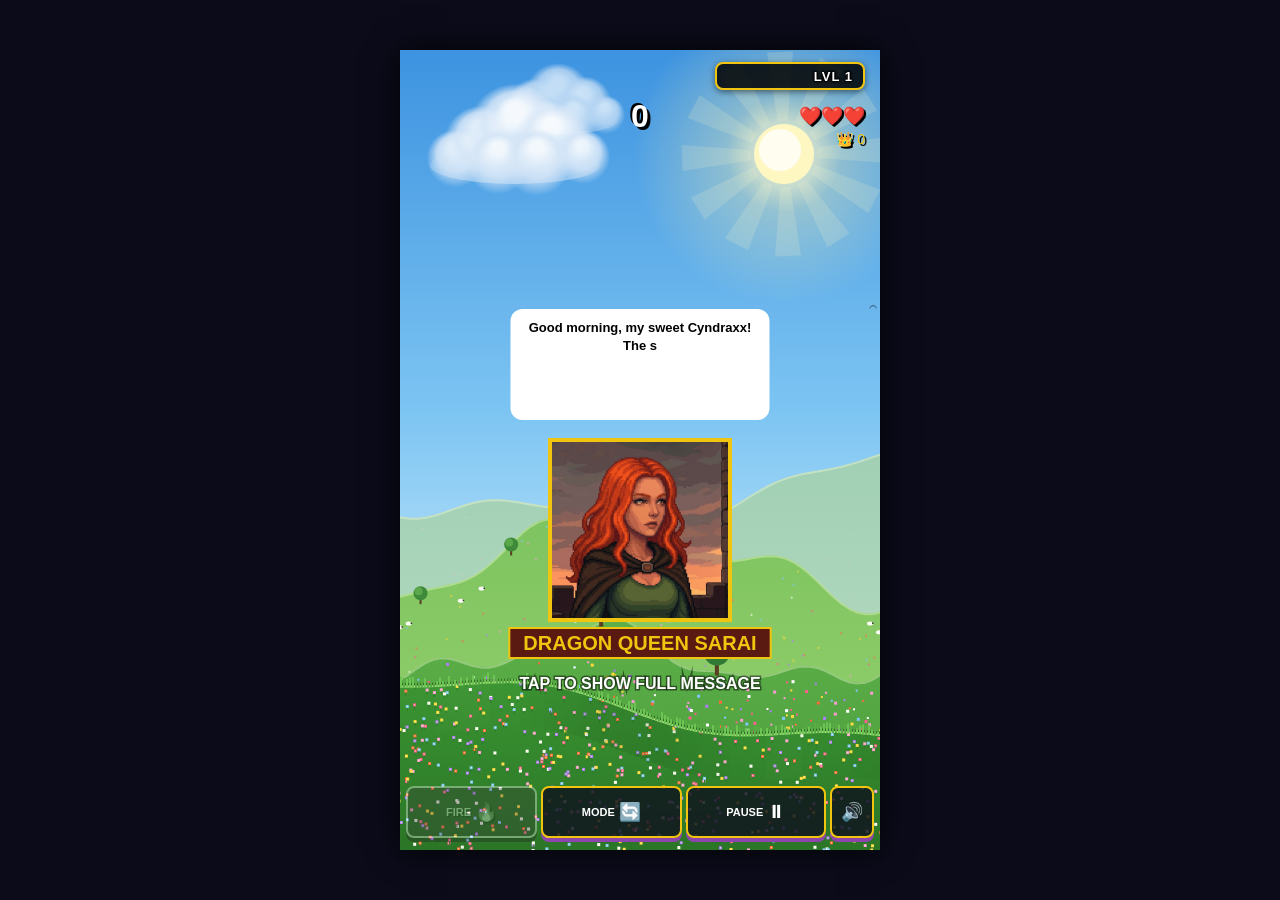
==== commit fdc5adeb: "Boss aftermath: chained fall, dying on the cavern floor, Brown Jenkins' bargain, two dark cave level" ====
--- a/khaleesi0900-bundle.html
+++ b/khaleesi0900-bundle.html
@@ -555,8 +555,9 @@
         if (progressBarFill) progressBarFill.style.width = '100%';
         return;
       }
-      levelBadge.innerText = currentLevel <= 0 ? proLevelName(currentLevel) : `LVL ${currentLevel}`;
-      const maxSecs = LEVEL_DURATIONS[currentLevel] || 90;
+      const inCaveLvl = typeof caveLevel !== 'undefined' && caveLevel > 0;
+      levelBadge.innerText = inCaveLvl ? `CAVE ${caveLevel}` : (currentLevel <= 0 ? proLevelName(currentLevel) : `LVL ${currentLevel}`);
+      const maxSecs = inCaveLvl ? CAVE_DURATIONS[caveLevel] : (LEVEL_DURATIONS[currentLevel] || 90);
       const progressPercent = Math.min(100, Math.max(0, (levelTimerSeconds / maxSecs) * 100));
       if (progressBarFill) {
         progressBarFill.style.width = `${progressPercent}%`;
@@ -1291,7 +1292,7 @@
         }
 
         // the beheading music: the capture's fall, story images and "captured" message, and levels 2 and 5
-        const sadMusic = captureSadMusic() || (gameState === 'PLAYING' && (currentLevel === 2 || currentLevel === 5));
+        const sadMusic = captureSadMusic() || (gameState === 'PLAYING' && (currentLevel === 2 || currentLevel === 5 || caveLevel > 0));
         // the prologue keeps the opening-screen music until the net drags them over the wall
         const prologueMusic = !sadMusic && (gameState === 'START' || gameState === 'CAPTURE' ||
           (inPrologue() && (gameState === 'PLAYING' || gameState === 'PAUSED' || gameState === 'GAMEOVER')));
@@ -1330,7 +1331,7 @@
             uiMusicAudio.play().catch(() => {});
           }
         } 
-        else if (gameState === 'CUTSCENE' || gameState === 'BOSS' || gameState === 'BOSS_FALL') {   // the boss ending keeps the boss music   // the boss fight uses the beheading music
+        else if (gameState === 'CUTSCENE' || gameState === 'BOSS' || gameState === 'BOSS_FALL' || gameState === 'SURFACE') {   // the boss ending keeps the boss music   // the boss fight uses the beheading music
           if (!bgMusicAudio.paused) bgMusicAudio.pause();
           if (!uiMusicAudio.paused) uiMusicAudio.pause();
           if (cutsceneMusicAudio.paused) {
@@ -1501,6 +1502,7 @@
     const CODE_CHARS = "0123456789ABCDEFGHIJKLMNOPQRSTUVWXYZ";
     const SAVE_CODE_BOSS = 11;   // level character "B": the code starts the siege-tower boss
     let saveCodeBoss = false;    // set by loadSaveCode() when the code is a boss code
+    let saveCodeCave = 0;        // ...or the cave level (1 or 2) for a cave code
 
     function atBossFight() {
       if (state === 'BOSS_INTRO') return true;
@@ -1538,6 +1540,7 @@
       const v = Math.min(gameStats.villagersKilled, 36 ** 3 - 1);
       let lvl = atBossFight() ? SAVE_CODE_BOSS : Math.min(currentLevel, FINAL_LEVEL);
       if (inPrologue() || state === 'CAPTURE') lvl = currentLevel === PRO_MEADOW ? PRO_CODE_MEADOW : PRO_CODE_VILLAGE;
+      if (caveLevel > 0 && cave) lvl = CAVE_CODES[caveLevel];
       const body = codeEncode(p, 5) + CODE_CHARS[k] + CODE_CHARS[q] + codeEncode(v, 3) + CODE_CHARS[lvl];
       const code = body + codeCheckChar(body);
       return code.slice(0, 4) + '-' + code.slice(4, 8) + '-' + code.slice(8);
@@ -1570,6 +1573,8 @@
       const isBoss = lvlVal === SAVE_CODE_BOSS;
       let savedLvl = isBoss ? 3 : Math.max(1, Math.min(FINAL_LEVEL, lvlVal));
       if (clean.length === 12 && isPrologueCode(lvlVal)) savedLvl = lvlVal === PRO_CODE_MEADOW ? PRO_MEADOW : PRO_VILLAGE;
+      const caveCode = clean.length === 12 ? (lvlVal === CAVE_CODES[1] ? 1 : (lvlVal === CAVE_CODES[2] ? 2 : 0)) : 0;
+      if (caveCode) savedLvl = 4;
 
       resetGame();
       score = savedScore;
@@ -1591,6 +1596,7 @@
       scoreDisplay.innerText = score;
       updateHeartsDisplay();
       saveCodeBoss = isBoss;
+      saveCodeCave = caveCode;
       return true;
     }
 
@@ -2184,6 +2190,12 @@
         return true;
       }
 
+      if (jenkinsRejected) {          // refused Brown Jenkins: CONTINUE goes straight to level 4
+        const by = height / 2 - 35;
+        if (clickY >= by && clickY <= by + 44 && clickX >= (width - 200) / 2 && clickX <= (width + 200) / 2) finishBossFall();
+        return true;
+      }
+
       const btnW = 200;
       const btnH = 44;
       const btnX = (width - btnW) / 2;
@@ -2205,8 +2217,10 @@
 
         if (clickY >= restartBtnY && clickY <= restartBtnY + btnH) {
           const proLvl = inPrologue() ? currentLevel : null;   // dying in the prologue restarts that prologue level
+          const caveLvl = caveLevel;                            // ...and in the caves, that cave level
           resetGame();
           if (proLvl !== null) startPrologueLevel(proLvl);
+          else if (caveLvl) startCaveLevel(caveLvl);
           else state = 'PLAYING';
           return true;
         }
@@ -2224,7 +2238,6 @@
       sound.init();
 
       if (state === 'BOSS_INTRO') { skipBossIntro(); return; }
-      if (state === 'BOSS_FALL') { bossFallTap(); return; }   // the boss ending (skippable after a few seconds)
       if (state === 'CAPTURE') { captureTap(); return; }   // no control during the capture; taps only move through the story images
 
       const rect = canvas.getBoundingClientRect();
@@ -2233,7 +2246,9 @@
       const clickX = (clientX !== undefined) ? (clientX - rect.left) * scaleX : undefined;
       const clickY = (clientY !== undefined) ? (clientY - rect.top) * scaleY : undefined;
 
-      if (state === 'CATHEDRAL') { cathedralTap(clickX, clickY); return; }   // cathedral cutscene: advance, REST / FIGHT ON
+      if (state === 'CATHEDRAL') { cathedralTap(clickX, clickY); return; }
+      if (state === 'BOSS_FALL') { bossFallTap(clickX, clickY); return; }   // the boss ending, Brown Jenkins (boss-fall.js)
+      if (state === 'SURFACE') { surfaceTap(); return; }   // cathedral cutscene: advance, REST / FIGHT ON
 
       if (state === 'LEVEL_DIALOGUE') {
         if (clientX !== undefined && clientY !== undefined) {
@@ -2393,6 +2408,17 @@
   }
   if (e.code === 'KeyK' && !e.repeat) { debugWarpToLevel(2); levelTimerSeconds = CATH_AT - 4; }   // debug: level 2 just before the cathedral
   if (state === 'CATHEDRAL' && !e.repeat && cathedralKey(e.code)) return;   // R = rest, F = fight on
+  if (state === 'BOSS_FALL' && !e.repeat && bossFallKey(e.code)) return;    // A = accept, R = reject
+  if (e.code === 'KeyU' && !e.repeat) startCaveLevel(1);                   // debug: cave 1
+  if (e.code === 'KeyY' && !e.repeat) startCaveLevel(2);                   // debug: cave 2
+  if (e.code === 'KeyH' && !e.repeat) startSurfaceScene();                 // debug: the climb to the surface
+  if (e.code === 'KeyJ' && !e.repeat) {                                     // debug: the cavern floor and Brown Jenkins
+    if (state !== 'BOSS') triggerBossBattle();
+    bossState.x = bossState.baseX = width - bossGeom().bw;
+    ['top', 'mid', 'bot'].forEach(k => { bossState.burn[k].charred = true; bossState.burn[k].charProgress = 1; });
+    startBossFall();
+    startBfFloor(bossFall);
+  }
   if (e.code === 'KeyI' && !e.repeat) { currentLevel = 3; updateLevelBadgeUI(); startBossIntro(); }   // debug: boss intro cinematic
 
   if (e.code === 'KeyC' && !e.repeat) {
@@ -2566,6 +2592,7 @@
         pauseModal.style.display = 'none';
         state = 'PLAYING';
         if (saveCodeBoss) triggerBossBattle();   // a boss code drops you straight into the siege-tower fight
+        else if (saveCodeCave) startCaveLevel(saveCodeCave);   // a cave code starts that cave level
         else if (inPrologue()) startPrologueLevel(currentLevel);
       } else {
         alert("Invalid save code!");
@@ -3832,16 +3859,6 @@
         h.y = h.baseY + Math.sin(h.bobPhase) * (drifting ? 4 : 8);
         const swayX = drifting ? Math.sin(h.bobPhase * 0.7) * 3 : 0;
 
-        if (drifting) {
-          // balloon string
-          ctx.strokeStyle = 'rgba(240,240,240,0.7)';
-          ctx.lineWidth = 1;
-          ctx.beginPath();
-          ctx.moveTo(h.x + swayX, h.y + 26);
-          ctx.quadraticCurveTo(h.x + swayX - 6, h.y + 38, h.x + swayX + 2, h.y + 52);
-          ctx.stroke();
-        }
-
         ctx.save();
         ctx.translate(h.x + swayX, h.y);
         if (drifting) ctx.rotate(Math.sin(h.bobPhase * 0.7) * 0.12);
@@ -5669,6 +5686,9 @@
       } else if (levelDialogueType === 'LEVEL4_CLEAR') {
         title = "LEVEL 4 CONQUERED!";
         buttonText = "START LEVEL 5";
+      } else if (levelDialogueType === 'CAVE_CLEAR') {
+        title = "OUT OF THE DEPTHS!";
+        buttonText = "START LEVEL 4";
       } else if (levelDialogueType === 'VICTORY') {
         title = "SLAVERS DEFEATED! VICTORY!";
         buttonText = "PLAY AGAIN";
@@ -5945,6 +5965,22 @@
       ctx.font = 'bold 34px "Proxima Nova", sans-serif';
       ctx.textAlign = 'center';
       ctx.fillText('GAME OVER', width / 2, height / 2 - 170);
+
+      if (jenkinsRejected) {          // refused Brown Jenkins: one way on, straight to level 4
+        ctx.fillStyle = '#d8d0c0';
+        fitFont('Cyndraxx refused Nyarlathotep\'s price.', 16, width - 30);
+        ctx.fillText('Cyndraxx refused Nyarlathotep\'s price.', width / 2, height / 2 - 120);
+        const bw = 200, bx = (width - bw) / 2, by = height / 2 - 35;
+        ctx.fillStyle = '#2ecc71';
+        ctx.fillRect(bx, by, bw, 44);
+        ctx.lineWidth = 2;
+        ctx.strokeStyle = '#ffffff';
+        ctx.strokeRect(bx, by, bw, 44);
+        ctx.fillStyle = '#ffffff';
+        ctx.font = 'bold 16px "Proxima Nova", sans-serif';
+        ctx.fillText('CONTINUE', width / 2, by + 28);
+        return;
+      }
 
       ctx.fillStyle = '#f1c40f';
       ctx.font = 'bold 15px "Proxima Nova", sans-serif';
@@ -8766,6 +8802,8 @@
   treasureMult = 1;
   setFireButtonDrop(false);
   resetCathedral();
+  if (typeof resetCave === 'function') resetCave();
+  if (typeof bossFall !== 'undefined') { bossFall = null; jenkinsRejected = false; }
 }
 
 function setFireButtonDrop(on) {
@@ -9272,7 +9310,7 @@
 }
 
 function updateFireButtonLock() {
-  const cine = (state === 'CAPTURE' && !!(pro && pro.cap && pro.cap.t >= CAP_CLOSE)) || festStory() || cathCinematic() || bossFallCinematic();
+  const cine = (state === 'CAPTURE' && !!(pro && pro.cap && pro.cap.t >= CAP_CLOSE)) || festStory() || cathCinematic() || bossFallCinematic() || state === 'SURFACE';
   if (cine !== cinematicShown) { cinematicShown = cine; container.classList.toggle('cinematic', cine); }
   updateSingButton();
   const off = fireDisabled() && !singBtnShown;
@@ -12591,9 +12629,20 @@
   return lines;
 }
 
-function drawCathDialogue(s) {
-  const S = cathScene;
+// Speakers: CYN (Cyndraxx), CLEM (Clement the Simple), JENK (Brown Jenkins, boss-fall.js), NARR (narration).
+const SPEAKERS = {
+  CYN:  { name: 'CYNDRAXX', border: '#d9a93a', frame: '#f1c40f', label: '#b5651d' },
+  CLEM: { name: 'CLEMENT THE SIMPLE', border: '#9b8cc4', frame: '#9b8cc4', label: '#5b4a8c' },
+  JENK: { name: 'BROWN JENKINS', border: '#7fae4a', frame: '#8fc455', label: '#4d7a1e' }
+};
+SPEAKERS.THINK = SPEAKERS.CYN;
+// A dialogue box at the top of the screen, sized to its text, with an optional row of choice buttons
+// (s.choice: an array of { id, label, col, edge }, or true for the cathedral's REST / FIGHT ON).
+// S is the scene that owns it (typed, clock, buttons).
+function drawCathDialogue(s, S) {
+  S = S || cathScene;
   const who = s.say;
+  const spk = SPEAKERS[who] || SPEAKERS.CYN;
   const W = width, H = height;
   const P = who === 'NARR' ? 0 : Math.min(78, W * 0.19);
   const margin = 12;
@@ -12614,7 +12663,7 @@
   ctx.fillStyle = who === 'NARR' ? 'rgba(12,8,22,0.88)' : '#ffffff';
   ctx.fill();
   ctx.lineWidth = 2;
-  ctx.strokeStyle = who === 'CLEM' ? '#9b8cc4' : '#d9a93a';
+  ctx.strokeStyle = spk.border;
   ctx.stroke();
   if (P) {
     const px = margin + 10, py = boxY + 10;
@@ -12627,18 +12676,25 @@
         ctx.fillRect(px + P * 13 / 32, py + P * 13 / 32, P * 2 / 32, P * 2 / 32);
         ctx.fillRect(px + P * 18 / 32, py + P * 13 / 32, P * 2 / 32, P * 2 / 32);
       }
+    } else if (who === 'JENK') {
+      ctx.drawImage(jenkinsPortrait(), px, py, P, P);
+      if ((S.clock % 110) < 10) {          // his beady eyes catch the light
+        ctx.fillStyle = 'rgba(220,255,170,0.95)';
+        ctx.fillRect(px + P * 12.5 / 32, py + P * 13.5 / 32, P * 1 / 32, P * 1 / 32);
+        ctx.fillRect(px + P * 18.5 / 32, py + P * 13.5 / 32, P * 1 / 32, P * 1 / 32);
+      }
     } else if (cynPortrait.complete && cynPortrait.naturalWidth) {
       ctx.drawImage(cynPortrait, px, py, P, P);
     }
     ctx.lineWidth = 3;
-    ctx.strokeStyle = who === 'CLEM' ? '#9b8cc4' : '#f1c40f';
+    ctx.strokeStyle = spk.frame;
     ctx.strokeRect(px, py, P, P);
   }
   ctx.textAlign = 'left';
   if (nameH) {
     ctx.font = 'bold 13px "Proxima Nova", sans-serif';
-    ctx.fillStyle = who === 'CLEM' ? '#5b4a8c' : '#b5651d';
-    ctx.fillText(who === 'CLEM' ? 'CLEMENT THE SIMPLE' : 'CYNDRAXX', textX, boxY + 22);
+    ctx.fillStyle = spk.label;
+    ctx.fillText(spk.name, textX, boxY + 22);
   }
   ctx.font = font;
   ctx.fillStyle = who === 'NARR' ? '#f3e6d0' : '#111111';
@@ -12662,10 +12718,11 @@
     const bw = Math.min(160, (W - 36) / 2), bh = 48, gap = 12;
     const by = boxY + boxH + 16;
     const bx = (W - bw * 2 - gap) / 2;
-    S.buttons = [
-      { id: 'rest', x: bx, y: by, w: bw, h: bh, label: 'REST', col: '#27ae60', edge: '#1b7a43' },
-      { id: 'fight', x: bx + bw + gap, y: by, w: bw, h: bh, label: 'FIGHT ON', col: '#c0392b', edge: '#7f241b' }
+    const opts = Array.isArray(s.choice) ? s.choice : [
+      { id: 'rest', label: 'REST', col: '#27ae60', edge: '#1b7a43' },
+      { id: 'fight', label: 'FIGHT ON', col: '#c0392b', edge: '#7f241b' }
     ];
+    S.buttons = opts.map((o, i) => Object.assign({ x: bx + i * (bw + gap), y: by, w: bw, h: bh }, o));
     const pulse = 1 + Math.sin(S.clock * 0.08) * 0.02;
     S.buttons.forEach(b => {
       ctx.save();
@@ -12700,7 +12757,7 @@
   ctx.closePath();
 }
 
-function drawHeartContainer(t) {
+function drawHeartContainer(t, sub) {
   const W = width, H = height;
   const a = Math.min(1, t / 20);
   ctx.fillStyle = 'rgba(20,6,10,' + 0.65 * a + ')';
@@ -12742,7 +12799,7 @@
     ctx.fillText('HEART CONTAINER!', W / 2, cy + s * 0.5 + 34);
     ctx.font = 'bold 16px "Proxima Nova", sans-serif';
     ctx.fillStyle = '#ffffff';
-    ctx.fillText('Cyndraxx awakens refreshed.', W / 2, cy + s * 0.5 + 60);
+    ctx.fillText(sub || 'Cyndraxx awakens refreshed.', W / 2, cy + s * 0.5 + 60);
     let row = '';
     for (let i = 0; i < maxLives; i++) row += '❤️';
     ctx.font = '26px sans-serif';
@@ -12977,14 +13034,16 @@
 // boss-fall.js — The siege tower boss's ending (state 'BOSS_FALL'): the burned-out tower stops, the ground
 // gives way and it sinks, burning, into a huge pit. A lone archer climbs out of the turret and fires an arrow
 // trailing a chain; it pierces Cyndraxx's heart and the chain drags him down into the pit after the tower.
-// Then he falls through a dark cavern full of glowing mushrooms and jellyfish-like creatures flashing in neon
-// patterns. It ends on a fade to black, then the "SIEGE TOWER DESTROYED" dialogue (level 4 follows).
+// He falls through the dark, anchored to the burning tower below, fire and wreckage streaming past, while
+// glowing mushrooms and jellyfish-like creatures slowly appear. He lands on the cavern floor among the burning
+// wreckage, bleeding, thinks of Sarai and fades to black, then wakes, and Brown Jenkins (a possum with a human
+// face and hands) offers to save him for Nyarlathotep's price: ACCEPT (healed, +1 heart container, the debt
+// explained, then the cave levels in cave.js) or REJECT (game over; CONTINUE goes straight to level 4).
 // Classic script: shares global scope with the other src/js files.
 
 const BF_ARCHER_AT = 170;        // the lone archer climbs out of the turret
 const BF_DRAW_AT = 205;          // ...draws his bow
 const BF_FIRE_AT = 245;          // ...and fires
-const BF_CAVERN_LEN = 540;       // frames falling through the cavern
 const BF_SKIP_AFTER = 240;       // taps can skip once this much has played (so fire-button taps at the kill don't)
 
 let bossFall = null;
@@ -13147,31 +13206,247 @@
       B.fade = Math.min(1, B.fade + 1 / 30);
       if (B.fade >= 1) {
         B.phase = 'cavern';
-        B.cave = { t: 0, fall: 0 };
+        B.cave = { t: 0, fall: 0, bio: 0, stream: [] };
         dragon.wingState = 0;
       }
     }
   }
 
-  if (B.phase === 'cavern') {
-    const C = B.cave;
-    C.t++;
-    C.fall += 6.5;
-    B.rumble = 0;
-    B.drot = (B.drot || 0) + 0.012;
-    if (C.t % 130 === 40) sound.magicShimmer(0.9, 0.16);
-    if (C.t >= BF_CAVERN_LEN) finishBossFall();
-  }
-}
-
-function bossFallTap() {
-  if (!bossFall || bossFall.t < BF_SKIP_AFTER) return;
-  finishBossFall();
-}
-
-// Fade out of the cavern into the level-clear dialogue (as if the level-clear celebration had played).
+  if (B.phase === 'cavern') updateBfCavern(B);
+  else if (B.phase === 'floor') updateBfFloor(B);
+}
+
+// ---- falling through the cavern, anchored by the chain to the burning tower below ----
+const BF_FALL_LEN = 600;         // frames of the fall
+const BF_IMPACT_LEN = 80;        // the tower hits the cavern floor, then Cyndraxx does
+const BF_TOWER_SCALE = 0.6;      // the tower is drawn a little smaller in the cavern
+
+function bfCavernDragonSpot(t) {
+  return { x: width * 0.5 + Math.sin(t * 0.017) * 22, y: height * 0.27 + Math.sin(t * 0.03) * 8 };
+}
+
+function updateBfCavern(B) {
+  const C = B.cave;
+  C.t++;
+  B.rumble = 0;
+  const falling = C.t < BF_FALL_LEN;
+  C.fall += falling ? 7 : Math.max(0, 7 - (C.t - BF_FALL_LEN) * 0.3);
+  C.bio = Math.max(0, Math.min(1, (C.t - 160) / 320));      // the glow creeps in out of the darkness
+  B.drot = Math.sin(C.t * 0.02) * 0.25 + 0.35;
+  if (C.t % 130 === 70 && C.bio > 0.2) sound.magicShimmer(0.9, 0.12 * C.bio);
+  const spot = bfCavernDragonSpot(C.t);
+  // fire, embers, burning timbers and stones streaming up past him from the tower below
+  if (falling) {
+    const tx = spot.x, ty = spot.y + 120;
+    for (let i = 0; i < 4; i++) C.stream.push({ k: 'ember', x: tx + (Math.random() - 0.5) * width * 0.55, y: ty + 20 + Math.random() * height * 0.7, vx: (Math.random() - 0.5) * 1.2, vy: -7 - Math.random() * 8, s: 1.5 + Math.random() * 2, life: 120 });
+    if (Math.random() < 0.45) C.stream.push({ k: 'flame', x: tx + (Math.random() - 0.5) * width * 0.4, y: ty + 30 + Math.random() * 60, vx: (Math.random() - 0.5) * 1.5, vy: -3 - Math.random() * 4, s: 10 + Math.random() * 14, life: 70 });
+    if (Math.random() < 0.12) C.stream.push({ k: 'chunk', x: tx + (Math.random() - 0.5) * width * 0.6, y: height + 30, vx: (Math.random() - 0.5) * 1.5, vy: -4 - Math.random() * 5, s: 7 + Math.random() * 10, rot: Math.random() * 6, vr: (Math.random() - 0.5) * 0.2, life: 260 });
+    if (Math.random() < 0.3) C.stream.push({ k: 'smoke', x: tx + (Math.random() - 0.5) * width * 0.5, y: ty + 40, vx: (Math.random() - 0.5), vy: -2.5 - Math.random() * 2, s: 18 + Math.random() * 20, life: 90 });
+  }
+  for (let i = C.stream.length - 1; i >= 0; i--) {
+    const p = C.stream[i];
+    p.x += p.vx; p.y += p.vy; p.life--;
+    if (p.rot !== undefined) p.rot += p.vr;
+    if (!falling) { p.vy *= 0.93; p.vx *= 0.95; }
+    if (p.life <= 0 || p.y < -60) C.stream.splice(i, 1);
+  }
+  // the floor: the tower smashes into it, then Cyndraxx slams down among the wreckage
+  if (C.t === BF_FALL_LEN) {
+    B.shake = 14;
+    sound.collapseBoom();
+    sound.towerDestroy();
+    for (let i = 0; i < 40; i++) {
+      C.stream.push({ k: i % 3 ? 'ember' : 'flame', x: spot.x + (Math.random() - 0.5) * width * 0.8, y: height * 0.85, vx: (Math.random() - 0.5) * 9, vy: -3 - Math.random() * 9, s: i % 3 ? 2 : 14 + Math.random() * 14, life: 60 });
+    }
+  }
+  if (C.t === BF_FALL_LEN + 62) { B.shake = 8; sound.hit(); sound.knightHit(); }
+  if (C.t >= BF_FALL_LEN + BF_IMPACT_LEN) startBfFloor(B);
+}
+
+// ---- on the cavern floor: dying, the dark, waking, Brown Jenkins ----
+const BF_JENK_ACCEPT = { id: 'accept', label: 'ACCEPT', col: '#6c3fa0', edge: '#3f2266' };
+const BF_JENK_REJECT = { id: 'reject', label: 'REJECT', col: '#c0392b', edge: '#7f241b' };
+const BF_LINES = {
+  failed: 'I have failed you, Sarai.',
+  die: 'I am going to die down here in the dark. I will never see you again.',
+  fly: 'If only I could fly free with you once more, over the fields of wildflowers...',
+  sarai: 'Sarai...',
+  j1: 'Brown Jenkins is here to help you, dragon. Brown Jenkins is the adjudicator of Nyarlathotep.',
+  j2: 'Brown Jenkins will save you, but there is a price. Nyarlathotep\'s price.',
+  j3: 'Now you owe Nyarlathotep, little dragon. You owe a debt.',
+  c1: 'What must I do?',
+  j4: 'The Great Old Ones seek entrance to your plane. They require worshippers, supplicants.',
+  j5: 'They feed on their fear and call it sin and forgiveness. They call it purity.',
+  j6: 'Nyarlathotep has an undying enemy, a mindless predator that calls itself the Angel that Weeps.',
+  c2: 'The Angel that Weeps?',
+  j7: 'That creature is no angel. It\'s a mask, a deception. It\'s a gibbering horror that seeks only to devour, and implant its seed in mortals.',
+  j8: 'It grows inside of Clement the Simple.',
+  c3: 'Clement the Simple. That priest. He offers forgiveness for sins, but he\'s just finding new hosts for the seed of the Angel that Weeps.',
+  c4: 'He\'s too powerful. How do I kill him?',
+  j9: 'Nyarlathotep will grant you power when the time comes. You made a deal, Cyndraxx.'
+};
+
+function bfFloorSteps() {
+  return [
+    { act: 'lie', frames: 110 },
+    { say: 'CYN', text: BF_LINES.failed },
+    { say: 'CYN', text: BF_LINES.die },
+    { say: 'CYN', text: BF_LINES.fly },
+    { say: 'CYN', text: BF_LINES.sarai },
+    { act: 'die', frames: 330 },
+    { act: 'black', frames: 150 },
+    { act: 'wake', frames: 260 },
+    { act: 'jenkins', frames: 170 },
+    { say: 'JENK', text: BF_LINES.j1 },
+    { say: 'JENK', text: BF_LINES.j2, choice: [BF_JENK_ACCEPT, BF_JENK_REJECT] }
+  ];
+}
+function bfAcceptSteps() {
+  return [
+    { act: 'heal', frames: 220 },
+    { act: 'heart', frames: 230 },
+    { say: 'JENK', text: BF_LINES.j3 },
+    { say: 'CYN', text: BF_LINES.c1 },
+    { say: 'JENK', text: BF_LINES.j4 },
+    { say: 'JENK', text: BF_LINES.j5 },
+    { say: 'JENK', text: BF_LINES.j6 },
+    { say: 'CYN', text: BF_LINES.c2 },
+    { say: 'JENK', text: BF_LINES.j7 },
+    { say: 'JENK', text: BF_LINES.j8 },
+    { say: 'CYN', text: BF_LINES.c3 },
+    { say: 'CYN', text: BF_LINES.c4 },
+    { say: 'JENK', text: BF_LINES.j9 },
+    { act: 'leave', frames: 110 },
+    { act: 'toCave', frames: 70 },
+    { act: 'startCave', frames: 1 }
+  ];
+}
+function bfRejectSteps() {
+  return [
+    { act: 'rejectFade', frames: 100 },
+    { act: 'gameOver', frames: 1 }
+  ];
+}
+
+function startBfFloor(B) {
+  B.phase = 'floor';
+  const W = width, H = height;
+  const floorY = H * 0.8;
+  B.floor = {
+    steps: bfFloorSteps(), i: 0, t: 0, clock: 0, typed: 0, buttons: null,
+    floorY: floorY, blood: 0, fire: 1, asleep: false, arrowA: 1, jx: W + 40, jPose: 'walk', jA: 1, wing: 0,
+    dragon: { x: W * 0.4, y: floorY - 12, rot: 0.22 },
+    wreck: []
+  };
+  // the burning wreckage of the tower all around him
+  const kinds = [[0.1, 'timber'], [0.22, 'stone'], [0.6, 'stone'], [0.7, 'timber'], [0.9, 'stone'], [0.04, 'stone']];
+  kinds.forEach(([fx, k], i) => B.floor.wreck.push({ x: W * fx, k: k, s: 12 + (i * 7) % 12, rot: (i * 1.3) % 1 - 0.5, seed: i * 2.1 }));
+  B.floor.wreck.push({ x: W * 0.82, k: 'turret', s: 40, rot: -0.25, seed: 9 });
+  dragon.wingState = 0;
+}
+
+function bfStep() { return bossFall && bossFall.floor && bossFall.floor.steps[bossFall.floor.i]; }
+
+function bfNext() {
+  const F = bossFall.floor;
+  F.i++; F.t = 0; F.typed = 0; F.buttons = null;
+  const s = bfStep();
+  if (!s) return;
+  if (s.act === 'heal') { sound.magicShimmer(2.4, 0.3); sound.teleportWhoosh(); }
+  else if (s.act === 'heart') {
+    maxLives = Math.min(CATH_MAX_LIVES, maxLives + 1);
+    lives = maxLives;
+    updateHeartsDisplay();
+    sound.powerup(); sound.heartPickup();
+  }
+  else if (s.act === 'startCave') { bossFall = null; startCaveLevel(1); }
+  else if (s.act === 'gameOver') {
+    bossFall = null;
+    jenkinsRejected = true;
+    lives = 0;
+    updateHeartsDisplay();
+    state = 'GAMEOVER';
+    updateLevelBadgeUI();
+  }
+}
+
+function updateBfFloor(B) {
+  const F = B.floor;
+  const s = bfStep();
+  if (!s) return;
+  F.t++; F.clock++;
+  if (s.say) F.typed = Math.min(s.text.length, F.typed + 1.15);
+  if (s.act === 'lie' || (s.say && F.i < 5)) F.blood = Math.min(1, F.blood + 0.006);
+  if (s.act === 'die') { F.blood = Math.min(1, F.blood + 0.003); if (F.t === 30) F.asleep = true; }
+  if (s.act === 'black') { F.fire = 0.35; F.blood = 1.15; }
+  if (s.act === 'wake' && F.t === 160) F.asleep = false;
+  if (s.act === 'wake' && F.t === 200) F.wing = 1;
+  if (s.act === 'jenkins') {
+    const target = width * 0.7;
+    if (F.jx > target) { F.jx = Math.max(target, F.jx - 2.2); F.jPose = 'walk'; }
+    else F.jPose = 'sit';
+  }
+  if (s.act === 'heal') {
+    F.arrowA = Math.max(0, 1 - F.t / 140);
+    F.blood = Math.max(0, F.blood - 0.008);
+    if (F.t === 150) { F.wing = 1; sound.flap(); }
+  }
+  if (s.act === 'heart') F.dragonUp = Math.min(1, (F.dragonUp || 0) + 0.04);
+  if (s.act === 'leave') { F.jPose = 'walk'; F.jx += 2.6; F.jA = Math.max(0, 1 - F.t / 90); }
+  F.wing *= 0.9;
+  if (!s.say && F.t >= s.frames) bfNext();
+}
+
+function bossFallTap(x, y) {
+  const B = bossFall;
+  if (!B) return;
+  if (B.phase !== 'floor') {
+    // after a few seconds, a tap skips the collapse and the fall (straight to the cavern floor)
+    if (B.t >= BF_SKIP_AFTER) startBfFloor(B);
+    return;
+  }
+  const F = B.floor, s = bfStep();
+  if (!s) return;
+  if (s.say) {
+    if (F.typed < s.text.length) { F.typed = s.text.length; return; }
+    if (s.choice) {
+      if (x === undefined || !F.buttons) return;
+      const hit = F.buttons.find(b => x >= b.x && x <= b.x + b.w && y >= b.y && y <= b.y + b.h);
+      if (!hit) return;
+      sound.score();
+      F.steps = F.steps.slice(0, F.i + 1).concat(hit.id === 'accept' ? bfAcceptSteps() : bfRejectSteps());
+      bfNext();
+      return;
+    }
+    bfNext();
+    return;
+  }
+  const skippable = { lie: 30, die: 60, black: 40, wake: 60, jenkins: 40, heal: 60, heart: 70, leave: 30 };
+  if (skippable[s.act] !== undefined && F.t > skippable[s.act]) {
+    if (s.act === 'jenkins') { F.jx = width * 0.7; F.jPose = 'sit'; }
+    if (s.act === 'heal') { F.arrowA = 0; F.blood = 0; }
+    if (s.act === 'die') F.asleep = true;
+    if (s.act === 'wake') F.asleep = false;
+    bfNext();
+  }
+}
+
+// keys at the choice: A = accept, R = reject
+function bossFallKey(code) {
+  const s = bfStep();
+  if (!s || !s.choice || bossFall.floor.typed < s.text.length) return false;
+  if (code !== 'KeyA' && code !== 'KeyR') return false;
+  const F = bossFall.floor;
+  F.steps = F.steps.slice(0, F.i + 1).concat(code === 'KeyA' ? bfAcceptSteps() : bfRejectSteps());
+  bfNext();
+  return true;
+}
+
+// Rejecting Brown Jenkins: the game-over screen's CONTINUE goes straight to level 4 (no caves).
+let jenkinsRejected = false;
 function finishBossFall() {
   bossFall = null;
+  jenkinsRejected = false;
   blackDebris = [];
   particles = [];
   flames = [];
@@ -13457,42 +13732,66 @@
   return width * (0.1 + 0.08 * n);
 }
 
-function drawBossFallCavern() {
-  const B = bossFall;
-  const C = B.cave;
-  const t = C.t, fall = C.fall;
+// a glowing winged creature flitting through the dark
+function drawGlowFlyer(x, y, hue, t, i, a) {
+  const flap = Math.sin(t * 0.4 + i) * 0.8;
+  ctx.save();
+  ctx.globalAlpha = a;
+  ctx.globalCompositeOperation = 'lighter';
+  const gl = ctx.createRadialGradient(x, y, 0, x, y, 22);
+  gl.addColorStop(0, 'hsla(' + hue + ',100%,70%,0.6)');
+  gl.addColorStop(1, 'hsla(' + hue + ',100%,50%,0)');
+  ctx.fillStyle = gl;
+  ctx.fillRect(x - 22, y - 22, 44, 44);
+  ctx.fillStyle = 'hsla(' + hue + ',100%,75%,0.75)';
+  [-1, 1].forEach(sd => {
+    ctx.beginPath();
+    ctx.ellipse(x + sd * 6, y - 2, 7, 3 + flap * 2, sd * (0.5 + flap * 0.4), 0, Math.PI * 2);
+    ctx.fill();
+  });
+  ctx.fillStyle = 'hsla(' + ((hue + 40) % 360) + ',100%,90%,1)';
+  ctx.fillRect(x - 1.5, y - 4, 3, 8);
+  ctx.restore();
+}
+
+// the bioluminescent life of the cavern, fading in with `bio` (0..1)
+function drawCavernLife(t, scroll, bio, flyers) {
+  if (bio <= 0) return;
   const W = width, H = height;
-  // the dark
-  const bg = ctx.createRadialGradient(W / 2, H * 0.45, 10, W / 2, H * 0.45, Math.max(W, H) * 0.8);
-  bg.addColorStop(0, '#0b1024');
-  bg.addColorStop(0.6, '#05060f');
-  bg.addColorStop(1, '#010103');
-  ctx.fillStyle = bg;
-  ctx.fillRect(0, 0, W, H);
-
-  // far away: jellyfish-like creatures drifting in the black, flashing in neon patterns
   const period = H * 1.6;
+  ctx.save();
+  ctx.globalAlpha = bio;
   for (let i = 0; i < BF_JELLIES; i++) {
     const baseY = hash2(i, 21) * period;
-    const y = ((baseY - fall * 0.22) % period + period) % period - H * 0.2;
+    const y = ((baseY - scroll * 0.22) % period + period) % period - H * 0.2;
     const x = W * (0.12 + hash2(i, 23) * 0.76) + Math.sin(t * 0.01 + i) * 14;
     const r = 9 + hash2(i, 25) * 16;
     const hue = (hash2(i, 27) * 360 + (Math.floor(t / BF_PATTERN_LEN) % 3 === 2 ? t * 1.5 : 0)) % 360;
     drawJelly(x, y, r, hue, bfNeon(i, y, t), t, i);
   }
-
-  // drifting spores
+  ctx.restore();
+  for (let i = 0; i < (flyers || 0); i++) {
+    const x = ((hash2(i, 51) * W + t * (0.6 + hash2(i, 53))) % (W + 60)) - 30;
+    const y = H * (0.08 + hash2(i, 55) * 0.5) + Math.sin(t * 0.03 + i * 2) * 26;
+    drawGlowFlyer(x, y, Math.floor(hash2(i, 57) * 360), t, i, bio);
+  }
   ctx.save();
   ctx.globalCompositeOperation = 'lighter';
   for (let i = 0; i < 40; i++) {
-    const y = ((hash2(i, 31) * H - fall * 0.6) % H + H) % H;
+    const y = ((hash2(i, 31) * H - scroll * 0.6) % H + H) % H;
     const x = hash2(i, 33) * W + Math.sin(t * 0.02 + i) * 8;
-    ctx.fillStyle = 'hsla(' + (160 + hash2(i, 35) * 140) + ',100%,75%,' + (0.3 + 0.4 * Math.sin(t * 0.1 + i)) + ')';
+    ctx.fillStyle = 'hsla(' + (160 + hash2(i, 35) * 140) + ',100%,75%,' + bio * (0.3 + 0.4 * Math.sin(t * 0.1 + i)) + ')';
     ctx.fillRect(x, y, 2, 2);
   }
   ctx.restore();
-
-  // the cavern walls rushing up past him, with glowing mushrooms on every ledge
+}
+
+// rock walls down both sides with glowing mushrooms on their ledges (alpha a)
+function drawCavernWalls(t, fall, a) {
+  if (a <= 0) return;
+  const W = width, H = height;
+  ctx.save();
+  ctx.globalAlpha = a;
   [0, 1].forEach(side => {
     const edgeX = sy => side === 0 ? bfWallEdge(0, sy + fall) : W - bfWallEdge(1, sy + fall);
     ctx.beginPath();
@@ -13505,7 +13804,6 @@
     wg.addColorStop(1, '#1b2236');
     ctx.fillStyle = wg;
     ctx.fill();
-    // rough rock: dark cracks and lighter knobs that scroll with the wall
     ctx.save();
     ctx.clip();
     for (let k = Math.floor(fall / 26) - 1; k < Math.floor(fall / 26) + H / 26 + 2; k++) {
@@ -13522,7 +13820,6 @@
     ctx.beginPath();
     for (let sy = -10; sy <= H + 10; sy += 10) { if (sy === -10) ctx.moveTo(edgeX(sy), sy); else ctx.lineTo(edgeX(sy), sy); }
     ctx.stroke();
-    // mushrooms: clusters every so often down the wall, pulsing with a glow that ripples downward
     const step = 70;
     const first = Math.floor(fall / step) - 1;
     for (let k = first; k < first + H / step + 3; k++) {
@@ -13539,37 +13836,892 @@
       }
     }
   });
-
-  // the burning wreck of the tower tumbling down with him
-  for (let i = 0; i < 6; i++) {
-    const y = ((hash2(i, 81) * H * 1.4 - t * (1.2 + hash2(i, 83) * 1.5)) % (H * 1.4) + H * 1.4) % (H * 1.4) - H * 0.2;
-    const x = W * (0.25 + hash2(i, 85) * 0.5);
-    const s = 8 + hash2(i, 87) * 12;
+  ctx.restore();
+}
+
+function drawBfStream(C, front) {
+  C.stream.forEach((p, i) => {
+    if ((i % 3 === 0) !== front) return;
+    if (p.k === 'ember') {
+      ctx.save();
+      ctx.globalCompositeOperation = 'lighter';
+      ctx.fillStyle = 'rgba(255,' + (140 + (i * 13) % 100) + ',60,' + Math.min(1, p.life / 40) + ')';
+      ctx.fillRect(p.x, p.y, p.s, p.s * 3);
+      ctx.restore();
+    } else if (p.k === 'flame') {
+      drawFlame(p.x, p.y, p.s, p.s * 1.8, i * 0.7, Math.min(1, p.life / 30));
+    } else if (p.k === 'smoke') {
+      ctx.fillStyle = 'rgba(30,26,28,' + Math.min(0.35, p.life / 200) + ')';
+      ctx.beginPath(); ctx.arc(p.x, p.y, p.s * (1.6 - p.life / 90), 0, Math.PI * 2); ctx.fill();
+    } else if (p.k === 'chunk') {
+      ctx.save();
+      ctx.translate(p.x, p.y);
+      ctx.rotate(p.rot);
+      ctx.fillStyle = '#1c1512';
+      ctx.fillRect(-p.s, -p.s * 0.55, p.s * 2, p.s * 1.1);
+      ctx.fillStyle = '#4a3020';
+      ctx.fillRect(-p.s, -p.s * 0.55, p.s * 2, 3);
+      ctx.restore();
+      drawFlame(p.x, p.y - p.s * 0.3, p.s * 1.2, p.s * 2, i * 1.3, 0.9);
+    }
+  });
+}
+
+// the burning siege tower falling just below him (tower coordinates: turret roof at y = 0)
+function bfCavernTowerXform(spot, t) {
+  const g = bossGeom();
+  return { tx: spot.x, ty: spot.y + 120, rot: Math.sin(t * 0.02) * 0.05, sc: BF_TOWER_SCALE, cx: bossFall.bx + g.bw / 2 };
+}
+function bfCavernToScreen(X, x, y) {
+  const lx = (x - X.cx) * X.sc, ly = y * X.sc;
+  const c = Math.cos(X.rot), s = Math.sin(X.rot);
+  return { x: X.tx + lx * c - ly * s, y: X.ty + lx * s + ly * c };
+}
+
+function drawBossFallCavern() {
+  const B = bossFall;
+  if (B.phase === 'floor') { drawBfFloor(); return; }
+  const C = B.cave;
+  const t = C.t, fall = C.fall;
+  const W = width, H = height;
+  const bg = ctx.createRadialGradient(W / 2, H * 0.45, 10, W / 2, H * 0.45, Math.max(W, H) * 0.8);
+  bg.addColorStop(0, '#080a16');
+  bg.addColorStop(0.6, '#03040a');
+  bg.addColorStop(1, '#000000');
+  ctx.fillStyle = bg;
+  ctx.fillRect(0, 0, W, H);
+
+  drawCavernLife(t, fall, C.bio, 0);
+  drawCavernWalls(t, fall, C.bio);
+
+  const impact = Math.max(0, t - BF_FALL_LEN);
+  const spot = bfCavernDragonSpot(Math.min(t, BF_FALL_LEN));
+  const X = bfCavernTowerXform(spot, t);
+
+  // firelight from the burning tower
+  ctx.save();
+  ctx.globalCompositeOperation = 'lighter';
+  const fl = 0.35 + Math.sin(t * 0.3) * 0.04 + Math.sin(t * 0.77) * 0.03;
+  const lg = ctx.createRadialGradient(X.tx, X.ty + 60, 10, X.tx, X.ty + 60, H * 0.6);
+  lg.addColorStop(0, 'rgba(255,120,40,' + fl + ')');
+  lg.addColorStop(1, 'rgba(255,80,20,0)');
+  ctx.fillStyle = lg;
+  ctx.fillRect(0, 0, W, H);
+  ctx.restore();
+
+  drawBfStream(C, false);
+
+  // the tower (until it smashes into the floor)
+  const smash = Math.min(1, impact / 26);
+  if (smash < 1) {
     ctx.save();
-    ctx.translate(x, y);
-    ctx.rotate(t * 0.02 * (i % 2 ? 1 : -1) + i);
-    ctx.fillStyle = '#1a1412';
-    ctx.fillRect(-s, -s * 0.6, s * 2, s * 1.2);
-    ctx.fillStyle = '#3a2a1e';
-    ctx.fillRect(-s, -s * 0.6, s * 2, 3);
+    ctx.globalAlpha = 1 - smash;
+    ctx.translate(X.tx, X.ty + smash * 80);
+    ctx.rotate(X.rot);
+    ctx.scale(X.sc, X.sc * (1 - smash * 0.6));
+    ctx.translate(-X.cx, 0);
+    bossState.x = B.bx;
+    renderBoss();
+    const g = bossGeom();
+    for (let i = 0; i < 7; i++) {
+      drawFlame(B.bx + g.bw * (0.1 + i * 0.13), g.turretH * (0.3 + (i % 3) * 0.6), 34, 64 + (i % 3) * 16, i * 1.7);
+    }
+    const a = bfArcherPos();
+    bossArcherSprite(a.x, 0, 'ready', t * 0.1, 1.5, 1);     // the archer clinging to the roof
     ctx.restore();
-    drawFlame(x, y - s * 0.4, s * 1.3, s * 2.2, i * 3.1, 0.9);
-  }
-
-  // Cyndraxx, limp, the arrow in his heart and the chain trailing up into the dark
-  const dx = W * 0.5 + Math.sin(t * 0.017) * 34, dy = H * 0.42 + Math.sin(t * 0.03) * 10;
-  dragon.x = dx; dragon.y = dy;
+  }
+
+  // the floor coming up out of the dark
+  let dragonY = spot.y, dragonX = spot.x;
+  const floorY = H * 0.8;
+  if (impact > 0) {
+    const u = Math.min(1, (impact - 10) / 50);
+    const fy = H + 40 - (H + 40 - floorY) * Math.max(0, 1 - Math.pow(1 - Math.max(0, u), 3));
+    ctx.fillStyle = '#0e0b0c';
+    ctx.beginPath();
+    ctx.moveTo(0, H);
+    for (let x = 0; x <= W; x += 12) ctx.lineTo(x, fy + Math.sin(x * 0.05) * 4 + hash2(x, 3) * 5);
+    ctx.lineTo(W, H);
+    ctx.closePath();
+    ctx.fill();
+    const d = Math.min(1, impact / 62);
+    dragonY = spot.y + (floorY - 12 - spot.y) * d * d;
+    dragonX = spot.x + (W * 0.4 - spot.x) * d;
+  }
+
+  // Cyndraxx, limp; the chain from his heart pulled taut down to the tower
+  dragon.x = dragonX; dragon.y = dragonY;
   const rot = B.drot || 0;
   const c = bfChest();
-  const tail = { x: c.x - Math.cos(-Math.PI / 2 + Math.sin(t * 0.05) * 0.2) * 30, y: c.y - 34 };
-  drawChainLinks(tail.x, tail.y, dx + Math.sin(t * 0.04) * 30, -20, -10);
-  if (t % 70 < 2) dragon.wingState = 0.5;          // a twitch
-  drawDragon(dx, dy, rot);
-  drawChainArrow(c.x + 4, c.y + 6, Math.atan2(c.y + 6 - tail.y, c.x + 4 - tail.x), true);
-
-  // fade in from the pit's black, fade out at the end
-  const a = Math.max(0, 1 - t / 40, (t - (BF_CAVERN_LEN - 70)) / 70);
-  if (a > 0) { ctx.fillStyle = 'rgba(0,0,0,' + Math.min(1, a) + ')'; ctx.fillRect(0, 0, W, H); }
+  if (smash < 1) {
+    const hand = bfCavernToScreen(X, bfArcherPos().x - 11, -20);
+    drawChainLinks(c.x, c.y, hand.x, hand.y, 3);
+  }
+  if (t % 70 < 2) dragon.wingState = 0.5;
+  drawDragon(dragonX, dragonY, rot);
+  drawChainArrow(c.x + 4, c.y + 6, Math.PI / 2 + 0.4, true);
+
+  drawBfStream(C, true);
+
+  if (impact > 0 && impact < 20) {
+    ctx.fillStyle = 'rgba(255,200,140,' + (0.5 * (1 - impact / 20)) + ')';
+    ctx.fillRect(0, 0, W, H);
+  }
+  const a = Math.max(0, 1 - t / 40);
+  if (a > 0) { ctx.fillStyle = 'rgba(0,0,0,' + a + ')'; ctx.fillRect(0, 0, W, H); }
+}
+
+// ---- the cavern floor ----
+function bfLyingChest(D, sc) {
+  const c = Math.cos(D.rot), s = Math.sin(D.rot);
+  return { x: D.x + (5 * c - 9 * s) * sc, y: D.y + (5 * s + 9 * c) * sc };
+}
+
+function drawBfFloor() {
+  const B = bossFall, F = B.floor, s = bfStep();
+  const W = width, H = height, t = F.clock;
+  const fy = F.floorY;
+  // the dark cave
+  ctx.fillStyle = '#04040a';
+  ctx.fillRect(0, 0, W, H);
+  const bioUp = F.i >= 7 ? 1 : 0.45;           // after he wakes, the creatures above glow brighter
+  drawCavernLife(t, t * 0.3, 0.55 * bioUp, F.i >= 7 ? 9 : 3);
+  // back wall shapes
+  ctx.fillStyle = '#0b0a12';
+  ctx.beginPath();
+  ctx.moveTo(0, fy);
+  for (let x = 0; x <= W; x += 20) ctx.lineTo(x, fy - 60 - Math.sin(x * 0.02) * 30 - hash2(x, 8) * 20);
+  ctx.lineTo(W, fy);
+  ctx.closePath();
+  ctx.fill();
+  // the floor
+  const fg = ctx.createLinearGradient(0, fy, 0, H);
+  fg.addColorStop(0, '#1a1418'); fg.addColorStop(1, '#070508');
+  ctx.fillStyle = fg;
+  ctx.beginPath();
+  ctx.moveTo(0, H);
+  for (let x = 0; x <= W; x += 12) ctx.lineTo(x, fy + Math.sin(x * 0.05) * 3 + hash2(x, 3) * 4);
+  ctx.lineTo(W, H);
+  ctx.closePath();
+  ctx.fill();
+
+  // firelight from the wreckage
+  ctx.save();
+  ctx.globalCompositeOperation = 'lighter';
+  F.wreck.forEach((w, i) => {
+    const r = (w.k === 'turret' ? 170 : 90) * (0.6 + 0.4 * F.fire);
+    const fl = (0.22 + Math.sin(t * 0.3 + i) * 0.03) * F.fire;
+    const lg = ctx.createRadialGradient(w.x, fy - 10, 4, w.x, fy - 10, r);
+    lg.addColorStop(0, 'rgba(255,120,40,' + fl + ')');
+    lg.addColorStop(1, 'rgba(255,80,20,0)');
+    ctx.fillStyle = lg;
+    ctx.fillRect(w.x - r, fy - 10 - r, r * 2, r * 2);
+  });
+  ctx.restore();
+
+  // the blood pool spreading under him (it shrinks away when he is healed)
+  const D = F.dragon;
+  const sc = 1.3;
+  const chest = bfLyingChest(D, sc);
+  if (F.blood > 0) {
+    const r = 70 * F.blood;
+    ctx.fillStyle = 'rgba(110,8,16,0.9)';
+    ctx.beginPath(); ctx.ellipse(chest.x + 6, fy + 3, r, r * 0.22, 0, 0, Math.PI * 2); ctx.fill();
+    ctx.fillStyle = 'rgba(170,30,40,0.5)';
+    ctx.beginPath(); ctx.ellipse(chest.x - r * 0.2, fy + 1, r * 0.4, r * 0.07, 0, 0, Math.PI * 2); ctx.fill();
+  }
+
+  // wreckage, burning
+  F.wreck.forEach((w, i) => {
+    ctx.save();
+    ctx.translate(w.x, fy - w.s * 0.4);
+    ctx.rotate(w.rot);
+    if (w.k === 'timber') {
+      ctx.fillStyle = '#20140c'; ctx.fillRect(-w.s * 2.2, -w.s * 0.35, w.s * 4.4, w.s * 0.7);
+      ctx.fillStyle = '#4a2c16'; ctx.fillRect(-w.s * 2.2, -w.s * 0.35, w.s * 4.4, 3);
+    } else if (w.k === 'stone') {
+      ctx.fillStyle = '#1e1d22'; ctx.fillRect(-w.s, -w.s * 0.8, w.s * 2, w.s * 1.4);
+      ctx.fillStyle = '#34323a'; ctx.fillRect(-w.s, -w.s * 0.8, w.s * 2, 3);
+    } else {
+      // a broken piece of the turret, its battlement still on it
+      ctx.fillStyle = '#16151a'; ctx.fillRect(-w.s * 1.6, -w.s * 1.6, w.s * 3.2, w.s * 1.9);
+      ctx.fillStyle = '#26252c';
+      for (let k = 0; k < 4; k++) ctx.fillRect(-w.s * 1.6 + k * w.s * 0.85, -w.s * 2.1, w.s * 0.5, w.s * 0.5);
+      ctx.fillStyle = '#0a0a0c'; ctx.fillRect(-w.s * 0.3, -w.s * 1.2, w.s * 0.25, w.s * 0.8);
+    }
+    ctx.restore();
+    const fh = (w.k === 'turret' ? 70 : 34 + w.s) * (0.4 + 0.6 * F.fire);
+    drawFlame(w.x + Math.sin(w.seed) * 6, fy - w.s * (w.k === 'turret' ? 1.6 : 0.6), (w.k === 'turret' ? 44 : 22) * (0.5 + 0.5 * F.fire), fh, w.seed);
+  });
+
+  // the chain lying slack from his chest to the turret
+  if (F.arrowA > 0) {
+    ctx.save();
+    ctx.globalAlpha = F.arrowA;
+    const tur = F.wreck[F.wreck.length - 1];
+    drawChainLinks(chest.x, chest.y, tur.x - 30, fy - 30, 40);
+    ctx.restore();
+  }
+
+  // Cyndraxx lying on the cave floor
+  ctx.save();
+  ctx.translate(D.x, D.y - (F.dragonUp || 0) * 6);
+  ctx.scale(sc, sc);
+  dragon.wingState = Math.max(dragon.wingState * 0.9, F.wing * 0.6);
+  drawDragon(0, 0, D.rot * (1 - (F.dragonUp || 0)));
+  if (F.asleep) {
+    const p = 2.6;
+    ctx.rotate(D.rot);
+    ctx.fillStyle = '#ff793f';
+    ctx.fillRect(4 * p, -6 * p, 5 * p, 5 * p);
+    ctx.fillStyle = '#7a1d12';
+    ctx.fillRect(4 * p, -3 * p, 5 * p, 1 * p);
+  }
+  ctx.restore();
+  if (F.arrowA > 0) {
+    ctx.save();
+    ctx.globalAlpha = F.arrowA;
+    drawChainArrow(chest.x + 6, chest.y + 4, -0.5, true);
+    ctx.restore();
+  }
+
+  // Brown Jenkins
+  if (F.i >= 8 && F.jA > 0) drawJenkins(F.jx, fy + 2, F.jPose, t, F.jA);
+
+  // Nyarlathotep's price: sickly light pouring from his little hands into the dragon's wound
+  if (s && s.act === 'heal') drawJenkinsHeal(F, chest, t);
+
+  // dying: his last thoughts are of Sarai as the world goes dark
+  if (s && s.act === 'die') {
+    const k = F.t / s.frames;
+    ctx.fillStyle = 'rgba(0,0,0,' + Math.min(1, k * 1.15) + ')';
+    ctx.fillRect(0, 0, W, H);
+    const pa = Math.max(0, Math.min(1, (F.t - 40) / 80)) * Math.max(0, Math.min(1, (s.frames - 20 - F.t) / 90));
+    if (pa > 0 && khaleesiFrame1.complete && khaleesiFrame1.naturalWidth) {
+      const ps = Math.min(W, H) * 0.55;
+      ctx.save();
+      ctx.globalAlpha = pa * 0.9;
+      ctx.drawImage(saraiMemory(), (W - ps) / 2, H * 0.4 - ps / 2, ps, ps);
+      ctx.restore();
+    }
+  }
+  if (s && s.act === 'black') { ctx.fillStyle = '#000'; ctx.fillRect(0, 0, W, H); }
+  if (s && s.act === 'wake') {
+    const a = Math.max(0, 1 - F.t / 130);
+    ctx.fillStyle = 'rgba(0,0,0,' + a + ')';
+    ctx.fillRect(0, 0, W, H);
+  }
+  if (s && s.act === 'heart') drawHeartContainer(F.t, 'Nyarlathotep\'s gift. Cyndraxx is healed.');
+  if (s && s.say) drawCathDialogue(s, F);
+  if (s && (s.act === 'toCave' || s.act === 'rejectFade' || s.act === 'startCave' || s.act === 'gameOver')) {
+    ctx.fillStyle = 'rgba(0,0,0,' + Math.min(1, F.t / (s.frames - 5)) + ')';
+    ctx.fillRect(0, 0, W, H);
+  }
+  // a dark vignette over everything
+  const v = ctx.createRadialGradient(W / 2, H * 0.6, Math.min(W, H) * 0.3, W / 2, H * 0.6, Math.max(W, H) * 0.75);
+  v.addColorStop(0, 'rgba(0,0,0,0)');
+  v.addColorStop(1, 'rgba(0,0,0,0.6)');
+  ctx.fillStyle = v;
+  ctx.fillRect(0, 0, W, H);
+}
+
+// Sarai's portrait fading softly out at the edges, like a memory
+let saraiMemoryCanvas = null;
+function saraiMemory() {
+  if (saraiMemoryCanvas) return saraiMemoryCanvas;
+  const c = document.createElement('canvas');
+  c.width = c.height = 256;
+  const g = c.getContext('2d');
+  g.drawImage(khaleesiFrame1, 0, 0, 256, 256);
+  g.globalCompositeOperation = 'destination-in';
+  const m = g.createRadialGradient(128, 118, 40, 128, 128, 128);
+  m.addColorStop(0, 'rgba(0,0,0,1)');
+  m.addColorStop(1, 'rgba(0,0,0,0)');
+  g.fillStyle = m;
+  g.fillRect(0, 0, 256, 256);
+  saraiMemoryCanvas = c;
+  return c;
+}
+
+function drawJenkinsHeal(F, chest, t) {
+  const hx = F.jx - 14, hy = F.floorY - 30;
+  const k = Math.min(1, F.t / 40) * Math.min(1, (220 - F.t) / 40);
+  ctx.save();
+  ctx.globalCompositeOperation = 'lighter';
+  ctx.lineCap = 'round';
+  for (let i = 0; i < 6; i++) {
+    ctx.beginPath();
+    for (let u = 0; u <= 1.001; u += 0.05) {
+      const x = hx + (chest.x - hx) * u;
+      const y = hy + (chest.y - hy) * u + Math.sin(u * 10 + t * 0.2 + i) * 16 * Math.sin(u * Math.PI);
+      if (u === 0) ctx.moveTo(x, y); else ctx.lineTo(x, y);
+    }
+    ctx.strokeStyle = i % 2 ? 'rgba(160,90,255,' + 0.6 * k + ')' : 'rgba(80,255,160,' + 0.55 * k + ')';
+    ctx.lineWidth = 3;
+    ctx.stroke();
+  }
+  // a turning ring of strange marks around the dragon
+  const R = 70;
+  ctx.strokeStyle = 'rgba(150,100,255,' + 0.6 * k + ')';
+  ctx.lineWidth = 2;
+  ctx.beginPath(); ctx.ellipse(chest.x, chest.y, R, R * 0.4, 0, 0, Math.PI * 2); ctx.stroke();
+  for (let i = 0; i < 12; i++) {
+    const a = i / 12 * Math.PI * 2 + t * 0.03;
+    const x = chest.x + Math.cos(a) * R, y = chest.y + Math.sin(a) * R * 0.4;
+    ctx.fillStyle = 'rgba(120,255,180,' + 0.8 * k + ')';
+    ctx.fillRect(x - 2, y - 4, 4, 2); ctx.fillRect(x - 1, y - 2, 2, 6);
+  }
+  const gl = ctx.createRadialGradient(chest.x, chest.y, 0, chest.x, chest.y, 60);
+  gl.addColorStop(0, 'rgba(180,140,255,' + 0.5 * k + ')');
+  gl.addColorStop(1, 'rgba(120,60,255,0)');
+  ctx.fillStyle = gl;
+  ctx.fillRect(chest.x - 60, chest.y - 60, 120, 120);
+  ctx.restore();
+}
+
+// ---- Brown Jenkins: a possum with a human face and tiny human hands ----
+function drawJenkins(x, footY, pose, t, alpha) {
+  const p = 3.6;
+  ctx.save();
+  ctx.globalAlpha = alpha;
+  ctx.translate(Math.round(x), Math.round(footY));
+  const R = (cx, cy, w, h, col) => { ctx.fillStyle = col; ctx.fillRect(cx * p, cy * p, w * p, h * p); };
+  const FUR = '#7a6c60', FUR_D = '#584c43', FUR_L = '#a69888', SKIN = '#d9b59a', SKIN_D = '#b48e74', PINK = '#d9a1a4';
+  ctx.fillStyle = 'rgba(0,0,0,0.35)';
+  ctx.beginPath(); ctx.ellipse(0, 1, 9 * p, 1.6 * p, 0, 0, Math.PI * 2); ctx.fill();
+  // the long, bare, pink tail curling out behind him
+  ctx.strokeStyle = PINK; ctx.lineWidth = p * 0.9; ctx.lineCap = 'round';
+  ctx.beginPath();
+  ctx.moveTo(3 * p, -2 * p);
+  ctx.bezierCurveTo(12 * p, -1 * p, 14 * p, -8 * p + Math.sin(t * 0.08) * p, 10 * p, -9 * p);
+  ctx.stroke();
+  if (pose === 'walk') {
+    const step = Math.floor(t / 5) % 2;
+    R(-6, -6, 11, 5, FUR); R(-6, -2, 11, 1, FUR_D); R(-5, -6, 9, 1, FUR_L);
+    // little human hands for front feet, back paws
+    R(-5 + step, -1, 1.5, 1, SKIN); R(-3 - step, -1, 1.5, 1, SKIN);
+    R(2 + step, -1, 1.5, 1, FUR_D); R(4 - step, -1, 1.5, 1, FUR_D);
+    // head out in front: fur ruff, pointed ears, a man's face
+    R(-10, -9, 5, 5, FUR);
+    R(-10, -11, 1.5, 2, FUR); R(-6.5, -11, 1.5, 2, FUR); R(-9.7, -10.5, 0.8, 1, PINK); R(-6.2, -10.5, 0.8, 1, PINK);
+    R(-9.5, -8, 3.5, 3.5, SKIN); R(-9.5, -5.5, 3.5, 0.8, SKIN_D);
+    R(-9, -7.3, 0.8, 0.8, '#0a0a0a'); R(-7.2, -7.3, 0.8, 0.8, '#0a0a0a');
+    R(-9, -5.5, 2.5, 0.5, '#e8e0a8');
+  } else {
+    // sitting up on his haunches, hands folded, grinning
+    R(-4, -10, 8, 10, FUR); R(-3, -9, 6, 8, FUR_L); R(2.5, -10, 1.5, 10, FUR_D);
+    R(-5, -1, 3, 1, FUR_D); R(2, -1, 3, 1, FUR_D);
+    R(-2.5, -7, 5, 1.5, SKIN); R(-2.5, -7.5, 1, 0.5, SKIN_D); R(-0.5, -7.5, 1, 0.5, SKIN_D); R(1.5, -7.5, 1, 0.5, SKIN_D);   // little fingers
+    R(-4, -16, 8, 6.5, FUR);
+    R(-4.2, -18.5, 2, 3, FUR); R(2.2, -18.5, 2, 3, FUR); R(-3.7, -17.8, 1, 1.6, PINK); R(2.7, -17.8, 1, 1.6, PINK);
+    R(-3, -15.5, 6, 5, SKIN); R(-3, -11, 6, 0.6, SKIN_D);
+    R(-2.4, -14.5, 1.8, 0.4, '#5a4a40'); R(0.6, -14.5, 1.8, 0.4, '#5a4a40');
+    const glint = (t % 110) < 10;
+    R(-2.2, -13.8, 1.2, 1.2, '#0a0a0a'); R(0.9, -13.8, 1.2, 1.2, '#0a0a0a');
+    if (glint) { R(-2, -13.7, 0.4, 0.4, '#dfffb0'); R(1.1, -13.7, 0.4, 0.4, '#dfffb0'); }
+    R(-0.5, -12.5, 1, 1.4, SKIN_D);
+    R(-2, -11.6, 4, 0.8, '#3a1a14'); R(-1.6, -11.6, 0.6, 0.6, '#efe6b0'); R(-0.4, -11.6, 0.6, 0.6, '#efe6b0'); R(0.8, -11.6, 0.6, 0.6, '#efe6b0');
+    R(-3, -11.2, 6, 1.2, '#6b5a4c');     // scraggly beard
+  }
+  ctx.restore();
+}
+
+let jenkinsPortraitCanvas = null;
+function jenkinsPortrait() {
+  if (jenkinsPortraitCanvas) return jenkinsPortraitCanvas;
+  const c = document.createElement('canvas');
+  c.width = 128; c.height = 128;
+  const g = c.getContext('2d');
+  const q = 4;
+  const R = (x, y, w, h, col) => { g.fillStyle = col; g.fillRect(x * q, y * q, w * q, h * q); };
+  const bg = g.createRadialGradient(64, 60, 4, 64, 64, 100);
+  bg.addColorStop(0, '#203a1c'); bg.addColorStop(1, '#05080a');
+  g.fillStyle = bg; g.fillRect(0, 0, 128, 128);
+  const FUR = '#7a6c60', FUR_D = '#584c43', FUR_L = '#a69888', SKIN = '#d9b59a', SKIN_D = '#b48e74', PINK = '#d9a1a4';
+  R(4, 3, 6, 9, FUR); R(22, 3, 6, 9, FUR);              // pointed possum ears
+  R(6, 5, 2, 5, PINK); R(24, 5, 2, 5, PINK);
+  R(5, 8, 22, 18, FUR); R(7, 24, 18, 6, FUR_D);         // fur all around the face
+  R(6, 9, 2, 14, FUR_L); R(24, 9, 2, 14, FUR_L);
+  R(9, 9, 14, 15, SKIN);                                // a man's face
+  R(9, 9, 14, 1, SKIN_D); R(10, 12, 4, 1, '#5a4a40'); R(18, 12, 4, 1, '#5a4a40');   // brows
+  R(11, 13, 3, 3, '#0a0a0a'); R(18, 13, 3, 3, '#0a0a0a');   // beady eyes
+  R(10, 16, 4, 1, SKIN_D); R(18, 16, 4, 1, SKIN_D);       // bags under them
+  R(15, 14, 2, 5, SKIN_D);                              // long nose
+  R(11, 20, 10, 2, '#3a1a14');                          // a wide grin...
+  R(12, 20, 1, 1, '#efe6b0'); R(14, 20, 1, 2, '#efe6b0'); R(16, 20, 1, 1, '#efe6b0'); R(18, 20, 1, 2, '#efe6b0');   // ...sharp teeth
+  R(10, 22, 12, 3, '#6b5a4c'); R(11, 25, 10, 1, '#6b5a4c');   // scraggly beard
+  R(9, 17, 1, 2, SKIN_D); R(22, 17, 1, 2, SKIN_D);
+  // two tiny human hands, fingertips together
+  R(8, 27, 6, 4, SKIN); R(18, 27, 6, 4, SKIN);
+  R(13, 26, 2, 3, SKIN); R(17, 26, 2, 3, SKIN);
+  R(9, 27, 1, 1, SKIN_D); R(11, 27, 1, 1, SKIN_D); R(20, 27, 1, 1, SKIN_D); R(22, 27, 1, 1, SKIN_D);
+  jenkinsPortraitCanvas = c;
+  return c;
+}
+</script>
+<script>
+// cave.js — The two cave levels after Brown Jenkins' bargain (boss-fall.js), and the climb back to the surface.
+// A long, winding tunnel with an irregular ceiling and floor, no towers, enemies, nobles, Sarai or treasure.
+// It is dark: only Cyndraxx's own faint glow, his flames and the torches he lights show the walls.
+// Touching rock costs a heart. After CAVE 2, the surfacing cutscene (state 'SURFACE') leads to level 4.
+// caveLevel is 1 or 2 while in the caves (currentLevel stays 4, so level 4 follows). Drawing: render-cave.js.
+// Classic script: shares global scope with the other src/js files.
+
+const CAVE_DURATIONS = { 1: 80, 2: 90 };
+const CAVE_TITLES = { 1: ['THE CAVERNS BELOW', 'Your flame lights the way. Light the torches.'], 2: ['DEEPER STILL', 'The tunnel narrows...'] };
+const CAVE_CODES = { 1: 12, 2: 13 };   // save-code level characters "C" and "D"
+const SURFACE_LEN = 560;
+
+let caveLevel = 0;
+let cave = null;
+let surface = null;
+
+// the cave is on screen (playing, paused or game over in it)
+function caveView() {
+  return caveLevel > 0 && !!cave && (state === 'PLAYING' || state === 'PAUSED' || state === 'GAMEOVER');
+}
+
+function resetCave() { caveLevel = 0; cave = null; surface = null; }
+
+function startCaveLevel(n) {
+  obstacles = []; battlements = []; archers = []; arrows = []; knights = []; khaleesis = [];
+  trebuchets = []; trebuchetBoulders = []; collectableHearts = []; groundFlames = []; flames = [];
+  particles = []; floatingTexts = []; blackDebris = [];
+  clearLevelExtras();
+  if (bossState) bossState.active = false;
+  khaleesiMounted = false;
+  khaleesiBannerTimer = 0;
+  currentLevel = 4;
+  levelTimerSeconds = 0;
+  caveLevel = n;
+  cave = { scroll: 0, t: 0, torches: [], nextTorch: 520, ending: 0, distAcc: 0, title: 260 };
+  dragon.x = dragon.baseX; dragon.targetX = dragon.baseX; dragon.vx = 0;
+  dragon.y = height * 0.5; dragon.velocity = dragon.jump; dragon.wingState = 1;
+  invulnerableTimer = 0;
+  isHoldingAction = false;
+  state = 'PLAYING';
+  updateLevelBadgeUI();
+  updateHeartsDisplay();
+}
+
+// ---- the tunnel: smooth noise for the middle line and the gap, a little jaggedness on each wall ----
+function caveNoise(x, seed) {
+  const i = Math.floor(x), f = x - i;
+  const a = hash2(i, seed), b = hash2(i + 1, seed);
+  const u = f * f * (3 - 2 * f);
+  return a + (b - a) * u;
+}
+function caveGap(wx) {
+  const base = caveLevel === 2 ? 250 : 292;
+  const open = Math.max(0, 700 - wx) * 0.3;          // a roomy start
+  return Math.min(height * 0.66, base + (caveNoise(wx / 650, 5) - 0.5) * 70 + open);
+}
+function caveMid(wx) {
+  const H = height;
+  const amp = H * (caveLevel === 2 ? 0.22 : 0.16) * Math.min(1, wx / 1100);
+  return H * 0.5 + (caveNoise(wx / 430, 11) - 0.5) * 2 * amp + (caveNoise(wx / 160, 13) - 0.5) * amp * 0.45;
+}
+function caveCeilAt(wx) { return Math.max(16, caveMid(wx) - caveGap(wx) / 2 + (caveNoise(wx / 34, 17) - 0.5) * 16); }
+function caveFloorAt(wx) { return Math.min(height - 16, caveMid(wx) + caveGap(wx) / 2 + (caveNoise(wx / 34, 19) - 0.5) * 16); }
+
+// where a torch's flame burns: hanging from the ceiling or standing on the floor
+function caveTorchHead(tc) {
+  return tc.top ? { x: tc.wx - cave.scroll, y: caveCeilAt(tc.wx) + 26 } : { x: tc.wx - cave.scroll, y: caveFloorAt(tc.wx) - 28 };
+}
+
+function updateCave() {
+  const C = cave;
+  C.t++;
+  if (C.title > 0) C.title--;
+  const speed = getLevelScrollSpeed();
+  C.scroll += speed;
+  groundFlames = [];                                  // there is no ground strip down here
+  if (!C.ending) {
+    levelTimerSeconds += 1 / 60;
+    updateLevelBadgeUI();
+  }
+
+  // flight (same as the main game)
+  dragon.velocity += dragon.gravity;
+  dragon.y += dragon.velocity;
+  if (isHoldingAction) {
+    holdTimer++;
+    if (holdTimer > 4 && holdTimer < 45) {
+      dragon.vx += 0.95;
+      dragon.wingState = 0.8;
+      sound.whoosh();
+    }
+  }
+  dragon.x += dragon.vx;
+  dragon.vx *= 0.90;
+  const thirty = width * 0.30;
+  if (dragon.x > dragon.baseX) {
+    let back = 1.2;
+    if (dragon.x > thirty) back = 3.5 + (dragon.x - thirty) / (width - thirty) * 9.0;
+    dragon.x = Math.max(dragon.baseX, dragon.x - back);
+  }
+
+  // the rock: a knock costs a heart and puts him back in the middle of the tunnel
+  const pad = 7, half = dragon.size / 2 - pad;
+  let hit = false;
+  [-half, 0, half].forEach(ox => {
+    const wx = C.scroll + dragon.x + ox;
+    if (dragon.y - half < caveCeilAt(wx) || dragon.y + half > caveFloorAt(wx)) hit = true;
+  });
+  const cwx = C.scroll + dragon.x;
+  if (hit) {
+    if (invulnerableTimer <= 0) {
+      triggerHit();
+      if (lives > 0) {
+        dragon.y = (caveCeilAt(cwx) + caveFloorAt(cwx)) / 2;
+        dragon.velocity = 0;
+      }
+    } else {
+      // still blinking from the last knock: don't let him sink into the rock
+      dragon.y = Math.max(caveCeilAt(cwx) + half + 1, Math.min(caveFloorAt(cwx) - half - 1, dragon.y));
+      if (dragon.velocity > 0 && dragon.y >= caveFloorAt(cwx) - half - 1) dragon.velocity = 0;
+    }
+  }
+
+  // flames die against the rock; a flame near an unlit torch lights it
+  flames.forEach(f => {
+    const wx = C.scroll + f.x;
+    if (f.y < caveCeilAt(wx) || f.y > caveFloorAt(wx)) { f.life = Math.min(f.life, 5); f.vx *= 0.4; }
+  });
+  while (C.nextTorch < C.scroll + width + 120) {
+    C.torches.push({ wx: C.nextTorch, top: hash2(Math.floor(C.nextTorch), 7) < 0.5, lit: false, litT: 0 });
+    C.nextTorch += (caveLevel === 2 ? 460 : 380) + hash2(Math.floor(C.nextTorch), 9) * 340;
+  }
+  C.torches.forEach(tc => {
+    if (tc.lit) { tc.litT++; return; }
+    const h = caveTorchHead(tc);
+    if (flames.some(f => Math.abs(f.x - h.x) < 30 && Math.abs(f.y - h.y) < 30)) {
+      tc.lit = true;
+      sound.fireRoar();
+      const r = addScore(10);
+      floatingTexts.push({ x: h.x - 30, y: h.y - 20, text: 'TORCH LIT +' + r.totalPts, color: '#ffcf5a', alpha: 1.0, vy: -1.2 });
+      for (let i = 0; i < 12; i++) {
+        particles.push({ x: h.x, y: h.y, vx: (Math.random() - 0.5) * 4, vy: -Math.random() * 3, size: 2 + Math.random() * 2, life: 20 + Math.random() * 15, color: Math.random() < 0.5 ? '#ffcf5a' : '#ff793f' });
+      }
+    }
+  });
+  C.torches = C.torches.filter(tc => tc.wx - C.scroll > -120);
+
+  // a point for every stretch of tunnel survived
+  C.distAcc += speed;
+  if (C.distAcc >= 240) { C.distAcc -= 240; addScore(1); }
+
+  // the end of the level: fade to black, then CAVE 2 or the way up
+  if (!C.ending && levelTimerSeconds >= (CAVE_DURATIONS[caveLevel] || 80)) C.ending = 1;
+  if (C.ending) {
+    C.ending++;
+    if (C.ending > 80) {
+      if (caveLevel === 1) startCaveLevel(2);
+      else startSurfaceScene();
+    }
+  }
+}
+
+// ---- climbing back to the surface ----
+function startSurfaceScene() {
+  resetCave();
+  flames = []; particles = []; floatingTexts = [];
+  currentLevel = 4;
+  levelTimerSeconds = 0;
+  state = 'SURFACE';
+  surface = { t: 0, typed: 0, clock: 0 };
+  dragon.wingState = 1;
+  invulnerableTimer = 0;
+}
+
+const SURFACE_LINE = { say: 'CYN', text: 'The surface at last. Hold on, Sarai. I\'m coming.' };
+
+function updateSurface() {
+  const S = surface;
+  if (!S) return;
+  S.t++; S.clock++;
+  if (S.t > 330) S.typed = Math.min(SURFACE_LINE.text.length, S.typed + 1.15);
+  if (S.t % 11 === 0) { dragon.wingState = 1; if (S.t < 300) sound.flap(); }
+  if (S.t > 260) backgroundParallaxX += 1.2;
+  if (S.t >= SURFACE_LEN) finishSurface();
+}
+
+function surfaceTap() {
+  if (!surface || surface.t < 60) return;
+  if (surface.t < 330) { surface.t = 330; return; }
+  if (surface.typed < SURFACE_LINE.text.length) { surface.typed = SURFACE_LINE.text.length; return; }
+  finishSurface();
+}
+
+function finishSurface() {
+  surface = null;
+  dragon.x = dragon.baseX;
+  dragon.y = height * 0.4;
+  dragon.velocity = 0;
+  currentLevel = 4;
+  levelTimerSeconds = 0;
+  lives = maxLives;
+  updateHeartsDisplay();
+  updateLevelBadgeUI();
+  levelDialogueType = 'CAVE_CLEAR';
+  state = 'LEVEL_DIALOGUE';
+}
+</script>
+<script>
+// render-cave.js — Drawing for the cave levels and the surfacing cutscene (logic in cave.js).
+// The cave is drawn normally, then covered by a darkness mask with holes cut where there is light:
+// a faint glow around Cyndraxx, every flame he breathes, and every torch he has lit. The glowing cave
+// creatures are drawn over the darkness (only inside the tunnel), so they are always visible.
+// Classic script: shares global scope with the other src/js files.
+
+let caveMask = null;
+function caveMaskCanvas() {
+  if (!caveMask) caveMask = document.createElement('canvas');
+  if (caveMask.width !== width || caveMask.height !== height) { caveMask.width = width; caveMask.height = height; }
+  return caveMask;
+}
+
+function caveTunnelPath(c, C) {
+  c.beginPath();
+  c.moveTo(-10, caveCeilAt(C.scroll - 10));
+  for (let sx = 0; sx <= width + 10; sx += 8) c.lineTo(sx, caveCeilAt(C.scroll + sx));
+  for (let sx = width + 10; sx >= -10; sx -= 8) c.lineTo(sx, caveFloorAt(C.scroll + sx));
+  c.closePath();
+}
+
+// jellyfish and glowing flyers drifting through the tunnel (parallax), flashing in neon patterns
+function drawCaveLife(C) {
+  const W = width, H = height, t = C.t;
+  const period = W * 2.2;
+  for (let i = 0; i < 10; i++) {
+    const x = ((hash2(i, 121) * period - C.scroll * 0.35) % period + period) % period - W * 0.3;
+    const y = H * (0.22 + hash2(i, 123) * 0.56) + Math.sin(t * 0.012 + i) * 18;
+    const r = 8 + hash2(i, 125) * 14;
+    const hue = (hash2(i, 127) * 360 + (Math.floor(t / BF_PATTERN_LEN) % 3 === 2 ? t * 1.5 : 0)) % 360;
+    drawJelly(x, y, r, hue, bfNeon(i, y, t), t, i);
+  }
+  for (let i = 0; i < 7; i++) {
+    const x = ((hash2(i, 131) * period - C.scroll * 0.6 + t * (0.4 + hash2(i, 133))) % period + period) % period - W * 0.3;
+    const y = H * (0.25 + hash2(i, 135) * 0.5) + Math.sin(t * 0.04 + i * 2) * 24;
+    drawGlowFlyer(x, y, Math.floor(hash2(i, 137) * 360), t, i, 0.9);
+  }
+  ctx.save();
+  ctx.globalCompositeOperation = 'lighter';
+  for (let i = 0; i < 36; i++) {
+    const x = ((hash2(i, 141) * W - C.scroll * 0.8) % W + W) % W;
+    const y = H * 0.15 + hash2(i, 143) * H * 0.7 + Math.sin(t * 0.02 + i) * 10;
+    ctx.fillStyle = 'hsla(' + (150 + hash2(i, 145) * 160) + ',100%,75%,' + (0.25 + 0.35 * Math.sin(t * 0.09 + i)) + ')';
+    ctx.fillRect(x, y, 2, 2);
+  }
+  ctx.restore();
+}
+
+function drawCaveTorch(tc) {
+  const h = caveTorchHead(tc);
+  if (h.x < -40 || h.x > width + 40) return;
+  ctx.save();
+  // iron bracket and wooden handle
+  ctx.fillStyle = '#3a3a40';
+  if (tc.top) ctx.fillRect(h.x - 1.5, h.y - 26, 3, 14); else ctx.fillRect(h.x - 1.5, h.y + 12, 3, 16);
+  ctx.fillStyle = '#5a3a1e';
+  ctx.fillRect(h.x - 2.5, h.y - 2, 5, 16);
+  ctx.fillStyle = '#2a2420';
+  ctx.fillRect(h.x - 4, h.y - 4, 8, 5);              // the pitch-soaked head
+  ctx.restore();
+}
+
+function drawCaveScene() {
+  const C = cave;
+  const W = width, H = height, t = C.t;
+
+  // 1. the cave as it would look in full light
+  ctx.fillStyle = '#0a0a12';
+  ctx.fillRect(0, 0, W, H);
+  // rock above and below the tunnel
+  const rock = (top) => {
+    ctx.beginPath();
+    ctx.moveTo(-10, top ? -10 : H + 10);
+    for (let sx = -10; sx <= W + 10; sx += 8) ctx.lineTo(sx, top ? caveCeilAt(C.scroll + sx) : caveFloorAt(C.scroll + sx));
+    ctx.lineTo(W + 10, top ? -10 : H + 10);
+    ctx.closePath();
+  };
+  [true, false].forEach(top => {
+    rock(top);
+    const g = ctx.createLinearGradient(0, top ? 0 : H, 0, top ? H * 0.5 : H * 0.5);
+    g.addColorStop(0, '#1c1714'); g.addColorStop(1, '#4a3c30');
+    ctx.fillStyle = g;
+    ctx.fill();
+    ctx.save();
+    ctx.clip();
+    // strata and knobs scrolling with the rock
+    for (let k = Math.floor(C.scroll / 30) - 1; k < Math.floor(C.scroll / 30) + W / 30 + 2; k++) {
+      const sx = k * 30 - C.scroll;
+      const edge = top ? caveCeilAt(C.scroll + sx) : caveFloorAt(C.scroll + sx);
+      const d = 8 + hash2(k, top ? 3 : 4) * 40;
+      ctx.fillStyle = hash2(k, top ? 5 : 6) < 0.5 ? 'rgba(120,96,70,0.35)' : 'rgba(0,0,0,0.35)';
+      ctx.fillRect(sx, top ? edge - d : edge + d - 6, 14 + hash2(k, 7) * 12, 5);
+    }
+    ctx.restore();
+    // a lighter rim where the rock meets the tunnel
+    ctx.strokeStyle = '#7a6450';
+    ctx.lineWidth = 3;
+    ctx.beginPath();
+    for (let sx = -10; sx <= W + 10; sx += 8) {
+      const y = top ? caveCeilAt(C.scroll + sx) : caveFloorAt(C.scroll + sx);
+      if (sx === -10) ctx.moveTo(sx, y); else ctx.lineTo(sx, y);
+    }
+    ctx.stroke();
+  });
+  C.torches.forEach(drawCaveTorch);
+
+  // Cyndraxx, his flames and sparks (floating score texts are held back and drawn over the darkness)
+  drawDragon(dragon.x, dragon.y);
+  const texts = floatingTexts;
+  floatingTexts = [];
+  drawParticles();
+  floatingTexts = texts;
+
+  // 2. the darkness, with holes where there is light
+  const m = caveMaskCanvas();
+  const mc = m.getContext('2d');
+  mc.globalCompositeOperation = 'source-over';
+  mc.clearRect(0, 0, W, H);
+  mc.fillStyle = 'rgba(0,0,0,0.975)';
+  mc.fillRect(0, 0, W, H);
+  mc.globalCompositeOperation = 'destination-out';
+  const light = (x, y, r, a) => {
+    const g = mc.createRadialGradient(x, y, 0, x, y, r);
+    g.addColorStop(0, 'rgba(0,0,0,' + a + ')');
+    g.addColorStop(0.55, 'rgba(0,0,0,' + a * 0.6 + ')');
+    g.addColorStop(1, 'rgba(0,0,0,0)');
+    mc.fillStyle = g;
+    mc.fillRect(x - r, y - r, r * 2, r * 2);
+  };
+  light(dragon.x + 6, dragon.y, 78, 0.9);                       // his own faint glow
+  flames.forEach(f => light(f.x, f.y, 70 + f.size * 2.2, Math.min(1, f.life / 60)));
+  C.torches.forEach(tc => {
+    if (!tc.lit) return;
+    const h = caveTorchHead(tc);
+    const grow = Math.min(1, tc.litT / 25);
+    light(h.x, h.y, (180 + Math.sin(t * 0.25 + tc.wx) * 10) * grow, 1);
+  });
+  ctx.drawImage(m, 0, 0);
+
+  // 3. what glows by itself: torch flames, the cave creatures (inside the tunnel), score texts
+  C.torches.forEach((tc, i) => {
+    if (!tc.lit) return;
+    const h = caveTorchHead(tc);
+    drawFlame(h.x, h.y + 2, 12, 24, tc.wx * 0.01);
+  });
+  ctx.save();
+  caveTunnelPath(ctx, C);
+  ctx.clip();
+  drawCaveLife(C);
+  ctx.restore();
+  for (let i = floatingTexts.length - 1; i >= 0; i--) {
+    const ft = floatingTexts[i];
+    ctx.save();
+    ctx.globalAlpha = Math.max(0, ft.alpha);
+    ctx.font = 'bold 24px "Proxima Nova", sans-serif';
+    ctx.fillStyle = ft.color || '#2ecc71';
+    ctx.fillText(ft.text, ft.x, ft.y);
+    ctx.restore();
+    ft.y += ft.vy;
+    ft.alpha -= 0.015;
+    if (ft.alpha <= 0) floatingTexts.splice(i, 1);
+  }
+
+  // the level's title as it begins
+  if (C.title > 0) {
+    const a = Math.min(1, C.title / 40, (260 - C.title) / 30);
+    const T = CAVE_TITLES[caveLevel] || ['', ''];
+    ctx.save();
+    ctx.globalAlpha = a;
+    ctx.textAlign = 'center';
+    ctx.fillStyle = '#9fe8ff';
+    fitFont('CAVE ' + caveLevel + ': ' + T[0], 26, W - 30);
+    ctx.fillText('CAVE ' + caveLevel + ': ' + T[0], W / 2, H * 0.3);
+    ctx.font = 'bold 15px "Proxima Nova", sans-serif';
+    ctx.fillStyle = '#e8dcc0';
+    ctx.fillText(T[1], W / 2, H * 0.3 + 28);
+    ctx.restore();
+  }
+  // fade in, and to black at the end
+  const fade = Math.max(0, 1 - C.t / 50, C.ending / 70);
+  if (fade > 0) { ctx.fillStyle = 'rgba(0,0,0,' + Math.min(1, fade) + ')'; ctx.fillRect(0, 0, W, H); }
+}
+
+// ---- the surfacing cutscene: up a shaft toward the light, out of a cave mouth into the night ----
+function drawSurfaceScene() {
+  const S = surface;
+  if (!S) return;
+  const W = width, H = height, t = S.t;
+  if (t < 270) {
+    // climbing the shaft: the walls rush downward, a pale light grows above
+    ctx.fillStyle = '#04050a';
+    ctx.fillRect(0, 0, W, H);
+    const up = Math.min(1, t / 230);
+    const lg = ctx.createRadialGradient(W / 2, -H * 0.1, 10, W / 2, -H * 0.1, H * (0.4 + up * 0.9));
+    lg.addColorStop(0, 'rgba(200,230,255,' + (0.2 + up * 0.7) + ')');
+    lg.addColorStop(1, 'rgba(120,160,220,0)');
+    ctx.fillStyle = lg;
+    ctx.fillRect(0, 0, W, H);
+    drawCavernWalls(t, -t * 8, 1 - up * 0.3);
+    const dx = W / 2 + Math.sin(t * 0.05) * 16, dy = H * 0.62 - up * H * 0.15;
+    drawDragon(dx, dy, -1.15);
+    const flash = Math.max(0, (t - 230) / 40);
+    if (flash > 0) { ctx.fillStyle = 'rgba(225,240,255,' + Math.min(1, flash) + ')'; ctx.fillRect(0, 0, W, H); }
+    return;
+  }
+  // out into the open air (level 4's emerald night sky), bursting from a cave mouth in the hillside
+  drawNightSky();
+  drawMoon();
+  drawGiantClouds();
+  drawParallaxCastleBackground();
+  const gY = height - groundHeight;
+  ctx.fillStyle = '#141a14';
+  ctx.beginPath();
+  ctx.moveTo(-20, H);
+  ctx.quadraticCurveTo(W * 0.15, gY - H * 0.28, W * 0.48, gY);
+  ctx.lineTo(W + 20, gY); ctx.lineTo(W + 20, H);
+  ctx.closePath();
+  ctx.fill();
+  ctx.fillStyle = '#2ecc71';
+  ctx.fillRect(W * 0.46, gY, W * 0.6, 6);
+  // the cave mouth he came out of: a ragged black opening with a rocky rim
+  const mx = W * 0.17, my = gY - H * 0.1, mw = W * 0.09, mh = H * 0.065;
+  ctx.fillStyle = '#2a2a24';
+  ctx.beginPath();
+  for (let i = 0; i <= 16; i++) {
+    const a = Math.PI * (i / 16) + Math.PI;
+    const r = 1.18 + hash2(i, 77) * 0.12;
+    const x = mx + Math.cos(a) * mw * r, y = my + Math.sin(a) * mh * r * 1.1;
+    if (i === 0) ctx.moveTo(x, y + mh * 0.6); else ctx.lineTo(x, y);
+  }
+  ctx.lineTo(mx + mw * 1.2, my + mh * 0.7);
+  ctx.closePath();
+  ctx.fill();
+  ctx.fillStyle = '#020203';
+  ctx.beginPath();
+  for (let i = 0; i <= 16; i++) {
+    const a = Math.PI * (i / 16) + Math.PI;
+    const r = 0.95 + hash2(i, 79) * 0.08;
+    const x = mx + Math.cos(a) * mw * r, y = my + Math.sin(a) * mh * r;
+    if (i === 0) ctx.moveTo(x, y + mh * 0.6); else ctx.lineTo(x, y);
+  }
+  ctx.lineTo(mx + mw, my + mh * 0.6);
+  ctx.closePath();
+  ctx.fill();
+  const u = Math.min(1, (t - 270) / 160);
+  const e = 1 - Math.pow(1 - u, 2);
+  const dx = W * 0.17 + (W * 0.42 - W * 0.17) * e;
+  const dy = gY - H * 0.12 - Math.sin(e * Math.PI * 0.6) * H * 0.3 - e * H * 0.05;
+  drawDragon(dx, dy, -0.9 * (1 - e));
+  const wf = Math.max(0, 1 - (t - 270) / 40);
+  if (wf > 0) { ctx.fillStyle = 'rgba(225,240,255,' + wf + ')'; ctx.fillRect(0, 0, W, H); }
+  if (t > 330) drawCathDialogue(SURFACE_LINE, surface);
+  const out = Math.max(0, (t - (SURFACE_LEN - 40)) / 40);
+  if (out > 0) { ctx.fillStyle = 'rgba(0,0,0,' + Math.min(1, out) + ')'; ctx.fillRect(0, 0, W, H); }
 }
 </script>
 <script>
@@ -13684,6 +14836,7 @@
       if (state === 'BOSS_INTRO') { updateBossIntro(); return; }
       if (state === 'CATHEDRAL') { updateCathedralScene(); return; }
       if (state === 'BOSS_FALL') { updateBossFall(); return; }
+      if (state === 'SURFACE') { updateSurface(); return; }
       if (state === 'BOSS') { updateBossLogic(); return; }
 
       if (state === 'LEVEL_CELEBRATE') {
@@ -13733,6 +14886,7 @@
         }
       }
 
+      if (state === 'PLAYING' && caveLevel > 0 && cave) { updateCave(); return; }   // the dark cave levels (cave.js)
       if (state === 'PLAYING' && inPrologue()) { updatePrologue(); return; }
 
       if (state === 'PLAYING') {
@@ -14123,8 +15277,30 @@
         ctx.textAlign = 'left';
         return;
       }
-      if (bossFallCinematic() && bossFall.phase === 'cavern') {   // falling through the cavern (boss-fall.js)
+      if (bossFallCinematic() && (bossFall.phase === 'cavern' || bossFall.phase === 'floor')) {   // the cavern (boss-fall.js)
         drawBossFallCavern();
+        ctx.restore();
+        ctx.textAlign = 'left';
+        return;
+      }
+      if (state === 'SURFACE') {  // climbing back to the surface (render-cave.js)
+        drawSurfaceScene();
+        ctx.restore();
+        ctx.textAlign = 'left';
+        return;
+      }
+      if (caveView()) {           // the dark cave levels (render-cave.js)
+        drawCaveScene();
+        if (state === 'PAUSED') renderPauseScreen();
+        else if (state === 'GAMEOVER') renderGameOverScreen();
+        ctx.restore();
+        ctx.textAlign = 'left';
+        return;
+      }
+      if (state === 'GAMEOVER' && jenkinsRejected) {   // refused Brown Jenkins: game over in the dark
+        ctx.fillStyle = '#000';
+        ctx.fillRect(0, 0, width, height);
+        renderGameOverScreen();
         ctx.restore();
         ctx.textAlign = 'left';
         return;
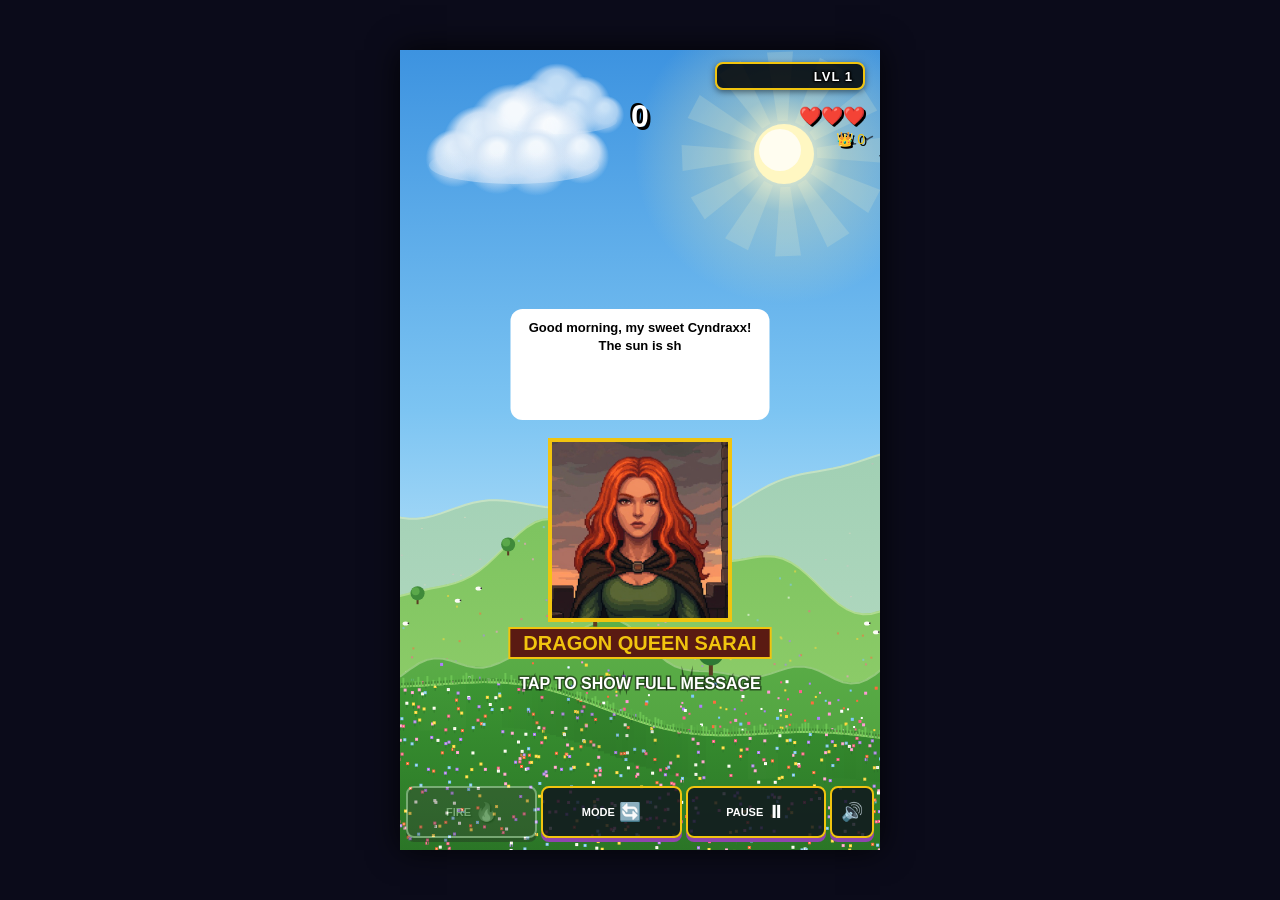
==== commit b74c5341: "Save codes remember heart containers Co-Authored-By: Claude Opus 5.5 <noreply@anthropic.com>" ====
--- a/khaleesi0900-bundle.html
+++ b/khaleesi0900-bundle.html
@@ -1511,6 +1511,9 @@
     }
     
     // Save code: 12 characters, shown as XXXX-XXXX-XXXX.
+    // The 3 villager characters also carry the extra heart containers (0-2): value = extra * SAVE_HEART_STEP + villagers,
+    // so codes made before this (villagers far below 15,552) still load with no extra hearts.
+    const SAVE_HEART_STEP = 15552;   // 36^3 / 3
     //   score (5) · kings (1) · queens (1) · villagers (3) · level (1, "B" = boss) · check (1)
     // Old 6- and 7-character codes still load.
     function codeEncode(n, len) {
@@ -1537,7 +1540,8 @@
       const p = Math.min(Math.max(0, Math.floor(score)), 36 ** 5 - 1);
       const k = Math.min(gameStats.kingsBeheaded, 35);
       const q = Math.min(gameStats.queensBeheaded, 35);
-      const v = Math.min(gameStats.villagersKilled, 36 ** 3 - 1);
+      const extraHearts = Math.max(0, Math.min(2, maxLives - 3));
+      const v = Math.min(gameStats.villagersKilled, SAVE_HEART_STEP - 1) + extraHearts * SAVE_HEART_STEP;
       let lvl = atBossFight() ? SAVE_CODE_BOSS : Math.min(currentLevel, FINAL_LEVEL);
       if (inPrologue() || state === 'CAPTURE') lvl = currentLevel === PRO_MEADOW ? PRO_CODE_MEADOW : PRO_CODE_VILLAGE;
       if (caveLevel > 0 && cave) lvl = CAVE_CODES[caveLevel];
@@ -1549,7 +1553,7 @@
     function loadSaveCode(codeStr) {
       if (!codeStr) return false;
       const clean = codeStr.toUpperCase().replace(/[^0-9A-Z]/g, '');
-      let savedScore, savedKings, savedQueens, savedVillagers, lvlVal;
+      let savedScore, savedKings, savedQueens, savedVillagers, lvlVal, savedHearts = 0;
 
       if (clean.length === 12) {
         const body = clean.slice(0, 11);
@@ -1558,6 +1562,10 @@
         savedKings = codeDecode(body[5]);
         savedQueens = codeDecode(body[6]);
         savedVillagers = codeDecode(body.slice(7, 10));
+        if (savedVillagers >= 0) {
+          savedHearts = Math.min(2, Math.floor(savedVillagers / SAVE_HEART_STEP));
+          savedVillagers = savedVillagers % SAVE_HEART_STEP;
+        }
         lvlVal = codeDecode(body[10]);
       } else if (clean.length === 6 || clean.length === 7) {
         // old short format: score (2) kings queens villagers (2) [level]
@@ -1591,6 +1599,8 @@
         ...Array(savedQueens).fill('QUEEN')
       ];
       royalHeadNobles = royalHeadTypes.map(t => randomNoble(t));
+      maxLives = 3 + savedHearts;     // heart containers from the cathedral and Brown Jenkins
+      lives = maxLives;
 
       updateLevelBadgeUI();
       scoreDisplay.innerText = score;
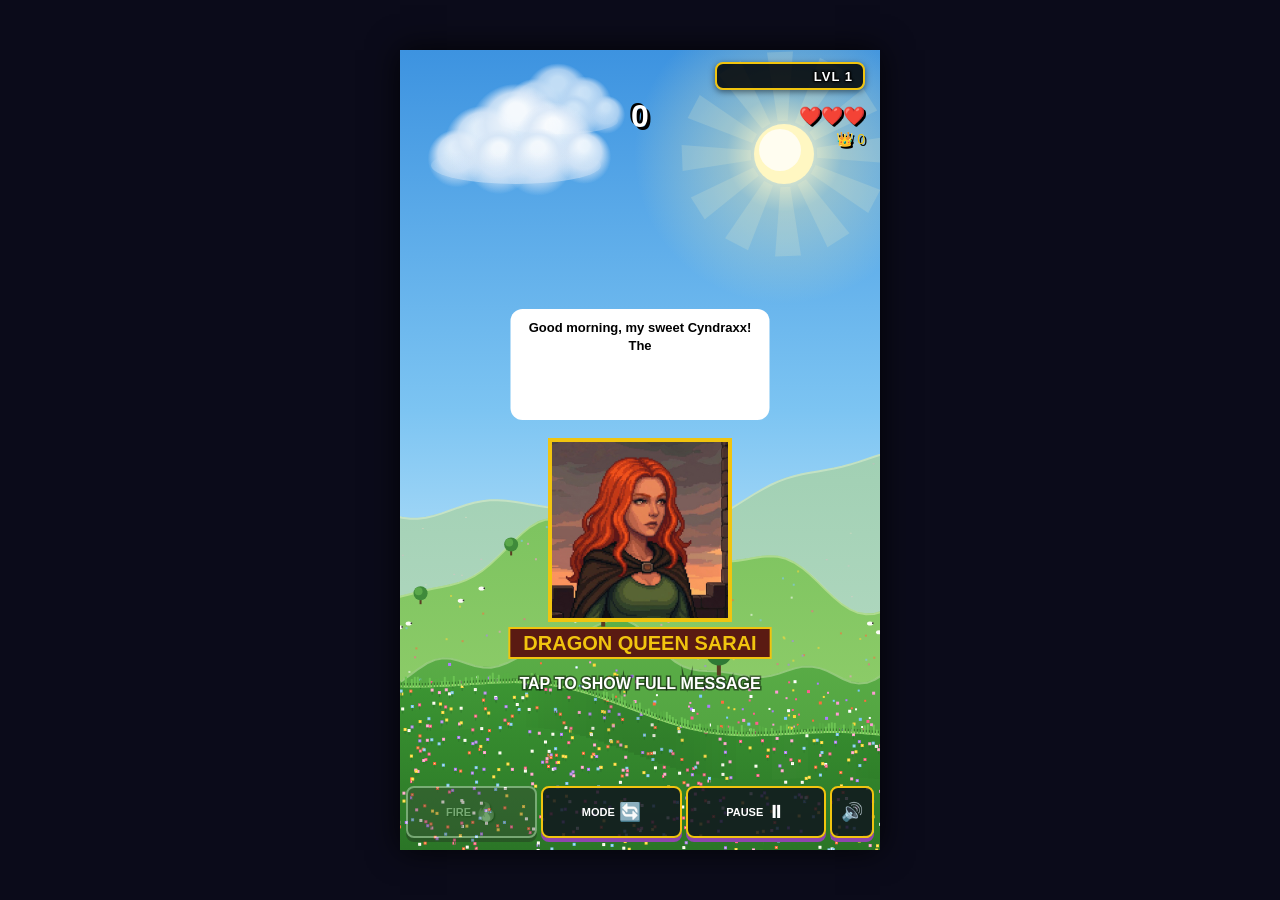
==== commit 7e4cf342: "Boss ending and caves: unskippable collapse, tower breaks apart, deeper glowing caverns, sparking to" ====
--- a/khaleesi0900-bundle.html
+++ b/khaleesi0900-bundle.html
@@ -13044,7 +13044,7 @@
 // boss-fall.js — The siege tower boss's ending (state 'BOSS_FALL'): the burned-out tower stops, the ground
 // gives way and it sinks, burning, into a huge pit. A lone archer climbs out of the turret and fires an arrow
 // trailing a chain; it pierces Cyndraxx's heart and the chain drags him down into the pit after the tower.
-// He falls through the dark, anchored to the burning tower below, fire and wreckage streaming past, while
+// He falls through the dark, chained to the burning tower below as it breaks apart, fire and wreckage streaming past, while
 // glowing mushrooms and jellyfish-like creatures slowly appear. He lands on the cavern floor among the burning
 // wreckage, bleeding, thinks of Sarai and fades to black, then wakes, and Brown Jenkins (a possum with a human
 // face and hands) offers to save him for Nyarlathotep's price: ACCEPT (healed, +1 heart container, the debt
@@ -13054,7 +13054,7 @@
 const BF_ARCHER_AT = 170;        // the lone archer climbs out of the turret
 const BF_DRAW_AT = 205;          // ...draws his bow
 const BF_FIRE_AT = 245;          // ...and fires
-const BF_SKIP_AFTER = 240;       // taps can skip once this much has played (so fire-button taps at the kill don't)
+const BF_CAVE_SKIP_AFTER = 60;   // the collapse and drag can't be skipped; the cavern fall can, after this many frames of it
 
 let bossFall = null;
 
@@ -13216,7 +13216,7 @@
       B.fade = Math.min(1, B.fade + 1 / 30);
       if (B.fade >= 1) {
         B.phase = 'cavern';
-        B.cave = { t: 0, fall: 0, bio: 0, stream: [] };
+        B.cave = { t: 0, fall: 0, bio: 0, stream: [], cells: bfTowerCells(), pieces: [] };
         dragon.wingState = 0;
       }
     }
@@ -13230,6 +13230,57 @@
 const BF_FALL_LEN = 600;         // frames of the fall
 const BF_IMPACT_LEN = 80;        // the tower hits the cavern floor, then Cyndraxx does
 const BF_TOWER_SCALE = 0.6;      // the tower is drawn a little smaller in the cavern
+
+// The tower breaks apart on the way down: it is cut into a grid of blocks (tower coordinates, turret roof
+// at y = 0) that tear loose one by one and drift up past him. The block holding the chain's anchor ring
+// never breaks off, so he is always visibly chained to what is left of the tower.
+const BF_BREAK_FIRST = 70;       // cavern frame of the first break
+const BF_BREAK_LAST = BF_FALL_LEN - 70;
+const BF_PIECE_LIFE = 150;
+function bfAnchorLocal() {       // the iron ring on the turret roof the chain is fastened to
+  const g = bossGeom();
+  return { x: bossFall.bx + g.bw * 0.22, y: -10 };
+}
+function bfTowerCells() {
+  const g = bossGeom(), bx = bossFall.bx;
+  const xs = [bx - g.over - 50, bx + g.bw * 0.36, bx + g.bw * 0.68, bx + g.bw + g.over + 50];
+  const ys = [-160, g.turretH, (g.turretH + g.baseTop) / 2, g.deckTop - 8, g.gY + 16];
+  const an = bfAnchorLocal();
+  const cells = [];
+  for (let r = 0; r < 4; r++) for (let c = 0; c < 3; c++) {
+    const cell = { x: xs[c], y: ys[r], w: xs[c + 1] - xs[c], h: ys[r + 1] - ys[r], r: r, c: c, loose: false };
+    cell.anchor = an.x >= cell.x && an.x < cell.x + cell.w && an.y >= cell.y && an.y < cell.y + cell.h;
+    cells.push(cell);
+  }
+  // break order: the wheels and deck first, working up; the anchor block never goes
+  const order = cells.filter(k => !k.anchor).sort((a, b) => (b.r - a.r) || (hash2(a.c, a.r * 7 + 3) - hash2(b.c, b.r * 7 + 3)));
+  order.forEach((k, i) => { k.breakAt = Math.round(BF_BREAK_FIRST + (BF_BREAK_LAST - BF_BREAK_FIRST) * i / Math.max(1, order.length - 1)); });
+  return cells;
+}
+function updateBfPieces(B, X) {
+  const C = B.cave;
+  C.cells.forEach(k => {
+    if (k.loose || k.breakAt === undefined || C.t !== k.breakAt) return;
+    k.loose = true;
+    const away = k.c === 1 ? (hash2(k.r, 5) < 0.5 ? -1 : 1) : (k.c === 0 ? -1 : 1);
+    C.pieces.push({ cell: k, dx: 0, dy: 0, vx: away * (0.6 + Math.random() * 1.4), vy: -0.5 - Math.random(), rot: 0, vr: away * (0.01 + Math.random() * 0.025), age: 0 });
+    B.shake = Math.max(B.shake, 3);
+    if (k.r === 3 || k.r === 0) sound.towerDestroy(); else sound.knightHit();
+    // a burst of embers and fire where it tore loose
+    const p = bfCavernToScreen(X, k.x + k.w / 2, k.y + k.h / 2);
+    for (let i = 0; i < 14; i++) {
+      C.stream.push({ k: i % 4 ? 'ember' : 'flame', x: p.x + (Math.random() - 0.5) * k.w * X.sc, y: p.y + (Math.random() - 0.5) * k.h * X.sc,
+        vx: (Math.random() - 0.5) * 4, vy: -2 - Math.random() * 5, s: i % 4 ? 2 : 10 + Math.random() * 10, life: 50 });
+    }
+  });
+  for (let i = C.pieces.length - 1; i >= 0; i--) {
+    const p = C.pieces[i];
+    p.age++;
+    p.vy -= 0.11;                // it falls slower than the tower, so it drifts up past him
+    p.dx += p.vx; p.dy += p.vy; p.rot += p.vr;
+    if (p.age > BF_PIECE_LIFE) C.pieces.splice(i, 1);
+  }
+}
 
 function bfCavernDragonSpot(t) {
   return { x: width * 0.5 + Math.sin(t * 0.017) * 22, y: height * 0.27 + Math.sin(t * 0.03) * 8 };
@@ -13245,6 +13296,7 @@
   B.drot = Math.sin(C.t * 0.02) * 0.25 + 0.35;
   if (C.t % 130 === 70 && C.bio > 0.2) sound.magicShimmer(0.9, 0.12 * C.bio);
   const spot = bfCavernDragonSpot(C.t);
+  if (C.cells) updateBfPieces(B, bfCavernTowerXform(bfCavernDragonSpot(Math.min(C.t, BF_FALL_LEN)), C.t));
   // fire, embers, burning timbers and stones streaming up past him from the tower below
   if (falling) {
     const tx = spot.x, ty = spot.y + 120;
@@ -13411,8 +13463,9 @@
   const B = bossFall;
   if (!B) return;
   if (B.phase !== 'floor') {
-    // after a few seconds, a tap skips the collapse and the fall (straight to the cavern floor)
-    if (B.t >= BF_SKIP_AFTER) startBfFloor(B);
+    // the collapse, the chain arrow and the drag can't be skipped; once he's falling through the
+    // cavern, a tap (after a short guard, so stray taps don't) skips straight to the cavern floor
+    if (B.phase === 'cavern' && B.cave && B.cave.t >= BF_CAVE_SKIP_AFTER) startBfFloor(B);
     return;
   }
   const F = B.floor, s = bfStep();
@@ -13663,7 +13716,7 @@
 }
 
 // ---- the cavern ----
-const BF_JELLIES = 11;
+const BF_JELLIES = 5;
 const BF_PATTERN_LEN = 300;     // frames per neon pattern (wave, chase, rainbow)
 
 function bfNeon(i, y, t) {
@@ -13923,6 +13976,29 @@
 
   // the tower (until it smashes into the floor)
   const smash = Math.min(1, impact / 26);
+  const g = bossGeom();
+  const cells = C.cells || [];
+  const towerFlames = [];
+  for (let i = 0; i < 7; i++) towerFlames.push({ x: B.bx + g.bw * (0.1 + i * 0.13), y: g.turretH * (0.3 + (i % 3) * 0.6), w: 34, h: 64 + (i % 3) * 16, seed: i * 1.7 });
+  const inCell = (k, x, y) => x >= k.x && x < k.x + k.w && y >= k.y && y < k.y + k.h;
+  bossState.x = B.bx;
+  // pieces that have torn loose, tumbling and drifting up past him, fading into the dark
+  (C.pieces || []).forEach(p => {
+    const k = p.cell, kx = k.x + k.w / 2, ky = k.y + k.h / 2;
+    ctx.save();
+    ctx.globalAlpha = Math.max(0, Math.min(1, (BF_PIECE_LIFE - p.age) / 50));
+    ctx.translate(X.tx, X.ty);
+    ctx.rotate(X.rot);
+    ctx.scale(X.sc, X.sc);
+    ctx.translate(-X.cx + kx + p.dx, ky + p.dy);   // tower coordinates, moved and turned about the block's middle
+    ctx.rotate(p.rot);
+    ctx.translate(-kx, -ky);
+    ctx.beginPath(); ctx.rect(k.x, k.y, k.w, k.h); ctx.clip();
+    renderBoss();
+    drawFlame(kx, ky, 30, 50, k.r * 3 + k.c, 0.9);
+    ctx.restore();
+  });
+  // what is still in one piece (until it smashes into the floor)
   if (smash < 1) {
     ctx.save();
     ctx.globalAlpha = 1 - smash;
@@ -13930,14 +14006,27 @@
     ctx.rotate(X.rot);
     ctx.scale(X.sc, X.sc * (1 - smash * 0.6));
     ctx.translate(-X.cx, 0);
-    bossState.x = B.bx;
+    ctx.save();
+    if (cells.length) {
+      ctx.beginPath();
+      cells.forEach(k => { if (!k.loose) ctx.rect(k.x, k.y, k.w, k.h); });
+      ctx.clip();
+    }
     renderBoss();
-    const g = bossGeom();
-    for (let i = 0; i < 7; i++) {
-      drawFlame(B.bx + g.bw * (0.1 + i * 0.13), g.turretH * (0.3 + (i % 3) * 0.6), 34, 64 + (i % 3) * 16, i * 1.7);
-    }
-    const a = bfArcherPos();
-    bossArcherSprite(a.x, 0, 'ready', t * 0.1, 1.5, 1);     // the archer clinging to the roof
+    ctx.restore();
+    towerFlames.forEach(f => {
+      if (cells.some(k => !k.loose && inCell(k, f.x, f.y))) drawFlame(f.x, f.y, f.w, f.h, f.seed);
+    });
+    // the iron ring bolted to the turret roof that the chain is fastened to
+    const an = bfAnchorLocal();
+    ctx.fillStyle = '#1c1f24';
+    ctx.fillRect(an.x - 15, an.y + 8, 30, 9);
+    ctx.fillStyle = '#7f8790';
+    ctx.fillRect(an.x - 12, an.y + 10, 3, 3); ctx.fillRect(an.x + 9, an.y + 10, 3, 3);   // bolt heads
+    ctx.strokeStyle = '#2a2d33'; ctx.lineWidth = 7;
+    ctx.beginPath(); ctx.arc(an.x, an.y, 10, 0, Math.PI * 2); ctx.stroke();
+    ctx.strokeStyle = '#b8c0c8'; ctx.lineWidth = 3;
+    ctx.beginPath(); ctx.arc(an.x, an.y, 10, 0, Math.PI * 2); ctx.stroke();
     ctx.restore();
   }
 
@@ -13964,8 +14053,9 @@
   const rot = B.drot || 0;
   const c = bfChest();
   if (smash < 1) {
-    const hand = bfCavernToScreen(X, bfArcherPos().x - 11, -20);
-    drawChainLinks(c.x, c.y, hand.x, hand.y, 3);
+    const an = bfAnchorLocal();
+    const ring = bfCavernToScreen(X, an.x, an.y);
+    drawChainLinks(c.x, c.y, ring.x, ring.y, 3);
   }
   if (t % 70 < 2) dragon.wingState = 0.5;
   drawDragon(dragonX, dragonY, rot);
@@ -14334,9 +14424,12 @@
 function caveCeilAt(wx) { return Math.max(16, caveMid(wx) - caveGap(wx) / 2 + (caveNoise(wx / 34, 17) - 0.5) * 16); }
 function caveFloorAt(wx) { return Math.min(height - 16, caveMid(wx) + caveGap(wx) / 2 + (caveNoise(wx / 34, 19) - 0.5) * 16); }
 
-// where a torch's flame burns: hanging from the ceiling or standing on the floor
+// where a torch's flame burns: hanging from the ceiling, standing on the floor, or swinging on a long
+// chain in the middle of the tunnel (tc.kind 'top', 'floor' or 'mid')
 function caveTorchHead(tc) {
-  return tc.top ? { x: tc.wx - cave.scroll, y: caveCeilAt(tc.wx) + 26 } : { x: tc.wx - cave.scroll, y: caveFloorAt(tc.wx) - 28 };
+  const x = tc.wx - cave.scroll;
+  if (tc.kind === 'mid') return { x: x + Math.sin(cave.t * 0.025 + tc.wx) * 6, y: caveMid(tc.wx) + (hash2(Math.floor(tc.wx), 11) - 0.5) * caveGap(tc.wx) * 0.3 };
+  return tc.kind === 'top' ? { x: x, y: caveCeilAt(tc.wx) + 26 } : { x: x, y: caveFloorAt(tc.wx) - 28 };
 }
 
 function updateCave() {
@@ -14399,7 +14492,8 @@
     if (f.y < caveCeilAt(wx) || f.y > caveFloorAt(wx)) { f.life = Math.min(f.life, 5); f.vx *= 0.4; }
   });
   while (C.nextTorch < C.scroll + width + 120) {
-    C.torches.push({ wx: C.nextTorch, top: hash2(Math.floor(C.nextTorch), 7) < 0.5, lit: false, litT: 0 });
+    const kr = hash2(Math.floor(C.nextTorch), 7);
+    C.torches.push({ wx: C.nextTorch, kind: kr < 0.36 ? 'top' : (kr < 0.72 ? 'floor' : 'mid'), lit: false, litT: 0 });
     C.nextTorch += (caveLevel === 2 ? 460 : 380) + hash2(Math.floor(C.nextTorch), 9) * 340;
   }
   C.torches.forEach(tc => {
@@ -14499,11 +14593,129 @@
   c.closePath();
 }
 
+// The far side of the cavern, seen through the tunnel: huge, dim rock spires lit only by the glowing life
+// growing on them, getting fainter, smaller, bluer and slower the farther away they are (three layers).
+const CAVE_DEPTH_LAYERS = [
+  { par: 0.08, a: 0.45, sc: 0.45, hue: 205, step: 150 },   // farthest
+  { par: 0.18, a: 0.7, sc: 0.65, hue: 190, step: 190 },
+  { par: 0.32, a: 1, sc: 0.85, hue: 175, step: 240 }    // nearest of the background
+];
+function drawCaveDepth(C) {
+  const W = width, H = height, t = C.t;
+  ctx.save();
+  // a faint haze of light hanging in the air of the great cavern
+  ctx.globalCompositeOperation = 'lighter';
+  const hz = ctx.createLinearGradient(0, 0, 0, H);
+  hz.addColorStop(0, 'rgba(10,30,45,0)');
+  hz.addColorStop(0.5, 'rgba(14,46,62,0.22)');
+  hz.addColorStop(1, 'rgba(10,30,45,0)');
+  ctx.fillStyle = hz;
+  ctx.fillRect(0, 0, W, H);
+  ctx.globalCompositeOperation = 'lighter';
+  CAVE_DEPTH_LAYERS.forEach((L, li) => {
+    const off = C.scroll * L.par;
+    const k0 = Math.floor(off / L.step) - 1, k1 = Math.floor((off + W) / L.step) + 1;
+    for (let k = k0; k <= k1; k++) {
+      const seed = k * 13 + li * 101;
+      const x = k * L.step - off + (hash2(seed, 1) - 0.5) * L.step * 0.6;
+      const top = hash2(seed, 2) < 0.5;
+      const len = H * (0.42 + hash2(seed, 3) * 0.3);          // long enough to reach into the open tunnel
+      const wide = (40 + hash2(seed, 4) * 60) * L.sc;
+      const baseY = top ? 0 : H, tipY = top ? len : H - len;
+      // the spire: a dark blue-grey silhouette with a faint rim of glow down one side
+      ctx.globalAlpha = L.a;
+      ctx.fillStyle = 'hsl(' + L.hue + ',40%,' + (10 + li * 4) + '%)';   // added as light, so it never dims what's lit
+      ctx.beginPath();
+      ctx.moveTo(x - wide, baseY);
+      ctx.quadraticCurveTo(x - wide * 0.35, (baseY + tipY) / 2, x, tipY);
+      ctx.quadraticCurveTo(x + wide * 0.4, (baseY + tipY) / 2, x + wide, baseY);
+      ctx.closePath();
+      ctx.fill();
+      ctx.strokeStyle = 'hsla(' + (L.hue - 20) + ',90%,60%,0.6)';
+      ctx.lineWidth = 1;
+      ctx.beginPath();
+      ctx.moveTo(x + wide, baseY);
+      ctx.quadraticCurveTo(x + wide * 0.4, (baseY + tipY) / 2, x, tipY);
+      ctx.stroke();
+      // colonies of glowing fungus and glow-worms clinging to it, twinkling
+      ctx.globalCompositeOperation = 'lighter';
+      const n = 6 + Math.floor(hash2(seed, 5) * 8);
+      for (let j = 0; j < n; j++) {
+        const u = hash2(seed, 10 + j);
+        const py = baseY + (tipY - baseY) * (0.2 + u * 0.75);
+        const half = wide * (1 - (py - baseY) / (tipY - baseY)) * 0.8;
+        const px = x + (hash2(seed, 30 + j) - 0.5) * 2 * half;
+        const hue = [175, 195, 280, 140, 320][Math.floor(hash2(seed, 50 + j) * 5)];
+        const tw = 0.5 + 0.5 * Math.sin(t * (0.03 + hash2(seed, 70 + j) * 0.05) + j * 2.1);
+        const r = (10 + hash2(seed, 90 + j) * 14) * L.sc;
+        const g = ctx.createRadialGradient(px, py, 0, px, py, r);
+        g.addColorStop(0, 'hsla(' + hue + ',100%,65%,' + (0.35 + 0.5 * tw) + ')');
+        g.addColorStop(1, 'hsla(' + hue + ',100%,50%,0)');
+        ctx.fillStyle = g;
+        ctx.fillRect(px - r, py - r, r * 2, r * 2);
+        ctx.fillStyle = 'hsla(' + hue + ',100%,85%,' + (0.4 + 0.6 * tw) + ')';
+        ctx.fillRect(px - 1, py - 1, 2 * L.sc + 1, 2 * L.sc + 1);
+      }
+      // glowing tendrils hanging from the ceiling spires, beaded with light
+      if (top && hash2(seed, 6) < 0.6) {
+        const tx = x + (hash2(seed, 7) - 0.5) * wide;
+        const tl = (40 + hash2(seed, 8) * 80) * L.sc;
+        const ty = Math.max(0, tipY - len * 0.3);
+        ctx.strokeStyle = 'hsla(165,100%,60%,' + (0.35 + 0.15 * Math.sin(t * 0.05 + k)) + ')';
+        ctx.lineWidth = 1;
+        ctx.beginPath();
+        ctx.moveTo(tx, ty);
+        for (let s = 1; s <= 8; s++) ctx.lineTo(tx + Math.sin(t * 0.02 + s * 0.7 + k) * 2 * L.sc, ty + tl * s / 8);
+        ctx.stroke();
+        for (let s = 2; s <= 8; s += 2) {
+          ctx.fillStyle = 'hsla(165,100%,80%,' + (0.3 + 0.4 * Math.sin(t * 0.08 + s + k)) + ')';
+          ctx.fillRect(tx + Math.sin(t * 0.02 + s * 0.7 + k) * 2 * L.sc - 1, ty + tl * s / 8 - 1, 2, 2);
+        }
+      }
+      ctx.globalCompositeOperation = 'lighter';
+    }
+    // distant glowing patches out in the dark between the spires
+    for (let j = 0; j < 6; j++) {
+      const sd = li * 31 + j;
+      const span = W * 1.6;
+      const px = ((hash2(sd, 81) * span - off) % span + span) % span - W * 0.3;
+      const py = H * (0.3 + hash2(sd, 82) * 0.4);
+      const r = (16 + hash2(sd, 83) * 22) * L.sc;
+      const hue = [180, 200, 270, 150][j % 4];
+      const tw = 0.6 + 0.4 * Math.sin(t * 0.02 + sd);
+      const g = ctx.createRadialGradient(px, py, 0, px, py, r);
+      g.addColorStop(0, 'hsla(' + hue + ',100%,60%,' + 0.22 * tw * L.a + ')');
+      g.addColorStop(1, 'hsla(' + hue + ',100%,50%,0)');
+      ctx.globalAlpha = 1;
+      ctx.fillStyle = g;
+      ctx.fillRect(px - r, py - r, r * 2, r * 2);
+    }
+    // far-off shoals of tiny glowing creatures drifting slowly across this layer
+    ctx.globalCompositeOperation = 'lighter';
+    for (let s = 0; s < 2; s++) {
+      const sd = li * 7 + s;
+      const span = W * 2.5;
+      const cx = ((hash2(sd, 61) * span - off * 0.5 + t * (0.15 + hash2(sd, 62) * 0.25) * L.sc) % span + span) % span - W * 0.4;
+      const cy = H * (0.3 + hash2(sd, 63) * 0.4) + Math.sin(t * 0.01 + sd) * 20;
+      const hue = hash2(sd, 64) < 0.5 ? 190 : 300;
+      for (let f = 0; f < 7; f++) {
+        const fx = cx + Math.sin(t * 0.03 + f * 1.7 + sd) * 18 * L.sc + f * 6 * L.sc;
+        const fy = cy + Math.cos(t * 0.025 + f * 2.3) * 10 * L.sc;
+        ctx.globalAlpha = L.a * (0.6 + 0.4 * Math.sin(t * 0.1 + f));
+        ctx.fillStyle = 'hsla(' + hue + ',100%,75%,1)';
+        ctx.fillRect(fx, fy, 2 * L.sc + 0.5, 1.2 * L.sc + 0.4);
+      }
+    }
+    ctx.globalCompositeOperation = 'lighter';
+  });
+  ctx.restore();
+}
+
 // jellyfish and glowing flyers drifting through the tunnel (parallax), flashing in neon patterns
 function drawCaveLife(C) {
   const W = width, H = height, t = C.t;
   const period = W * 2.2;
-  for (let i = 0; i < 10; i++) {
+  for (let i = 0; i < 4; i++) {
     const x = ((hash2(i, 121) * period - C.scroll * 0.35) % period + period) % period - W * 0.3;
     const y = H * (0.22 + hash2(i, 123) * 0.56) + Math.sin(t * 0.012 + i) * 18;
     const r = 8 + hash2(i, 125) * 14;
@@ -14526,13 +14738,47 @@
   ctx.restore();
 }
 
+// an unlit torch's pitch head smoulders: a pulsing orange ember and the odd spark jumping off it
+function drawTorchEmber(h, tc, t) {
+  if (h.x < -40 || h.x > width + 40) return;
+  const pulse = 0.6 + 0.4 * Math.sin(t * 0.13 + tc.wx);
+  ctx.save();
+  ctx.globalCompositeOperation = 'lighter';
+  const g = ctx.createRadialGradient(h.x, h.y - 2, 0, h.x, h.y - 2, 14);
+  g.addColorStop(0, 'rgba(255,170,70,' + 0.55 * pulse + ')');
+  g.addColorStop(1, 'rgba(255,90,20,0)');
+  ctx.fillStyle = g;
+  ctx.fillRect(h.x - 14, h.y - 16, 28, 28);
+  ctx.fillStyle = 'rgba(255,215,140,' + (0.6 + 0.4 * pulse) + ')';
+  ctx.fillRect(h.x - 1.5, h.y - 3.5, 3, 3);
+  // sparks: each one jumps up and fades over 24 frames, a few times a second
+  for (let s = 0; s < 3; s++) {
+    const cyc = 24, ph = (t + s * 17 + Math.floor(tc.wx)) % (cyc * 3);
+    if (ph >= cyc) continue;
+    const u = ph / cyc, n = Math.floor((t + s * 17 + Math.floor(tc.wx)) / (cyc * 3));
+    const sx = h.x + (hash2(n, s + Math.floor(tc.wx)) - 0.5) * 10 * u;
+    const sy = h.y - 3 - u * 16 + u * u * 6;
+    ctx.fillStyle = 'rgba(255,' + (200 - u * 80) + ',90,' + (1 - u) + ')';
+    ctx.fillRect(sx - 1, sy - 1, 2, 2);
+  }
+  ctx.restore();
+}
+
 function drawCaveTorch(tc) {
   const h = caveTorchHead(tc);
   if (h.x < -40 || h.x > width + 40) return;
   ctx.save();
+  if (tc.kind === 'mid') {
+    // a long chain down from the ceiling to an iron hoop that holds the torch
+    drawChainLinks(tc.wx - cave.scroll, caveCeilAt(tc.wx), h.x, h.y - 18, 2);
+    ctx.strokeStyle = '#3a3a40'; ctx.lineWidth = 2;
+    ctx.beginPath(); ctx.ellipse(h.x, h.y + 6, 6, 2.5, 0, 0, Math.PI * 2); ctx.stroke();
+    ctx.fillStyle = '#3a3a40';
+    ctx.fillRect(h.x - 1, h.y - 18, 2, 12);
+  }
   // iron bracket and wooden handle
   ctx.fillStyle = '#3a3a40';
-  if (tc.top) ctx.fillRect(h.x - 1.5, h.y - 26, 3, 14); else ctx.fillRect(h.x - 1.5, h.y + 12, 3, 16);
+  if (tc.kind === 'top') ctx.fillRect(h.x - 1.5, h.y - 26, 3, 14); else if (tc.kind === 'floor') ctx.fillRect(h.x - 1.5, h.y + 12, 3, 16);
   ctx.fillStyle = '#5a3a1e';
   ctx.fillRect(h.x - 2.5, h.y - 2, 5, 16);
   ctx.fillStyle = '#2a2420';
@@ -14610,8 +14856,11 @@
   light(dragon.x + 6, dragon.y, 78, 0.9);                       // his own faint glow
   flames.forEach(f => light(f.x, f.y, 70 + f.size * 2.2, Math.min(1, f.life / 60)));
   C.torches.forEach(tc => {
-    if (!tc.lit) return;
     const h = caveTorchHead(tc);
+    if (!tc.lit) {   // the smouldering ember shows a hint of the torch in the dark
+      light(h.x, h.y - 2, 30, 0.35 + 0.15 * Math.sin(t * 0.13 + tc.wx));
+      return;
+    }
     const grow = Math.min(1, tc.litT / 25);
     light(h.x, h.y, (180 + Math.sin(t * 0.25 + tc.wx) * 10) * grow, 1);
   });
@@ -14619,13 +14868,14 @@
 
   // 3. what glows by itself: torch flames, the cave creatures (inside the tunnel), score texts
   C.torches.forEach((tc, i) => {
-    if (!tc.lit) return;
     const h = caveTorchHead(tc);
+    if (!tc.lit) { drawTorchEmber(h, tc, t); return; }
     drawFlame(h.x, h.y + 2, 12, 24, tc.wx * 0.01);
   });
   ctx.save();
   caveTunnelPath(ctx, C);
   ctx.clip();
+  drawCaveDepth(C);
   drawCaveLife(C);
   ctx.restore();
   for (let i = floatingTexts.length - 1; i >= 0; i--) {
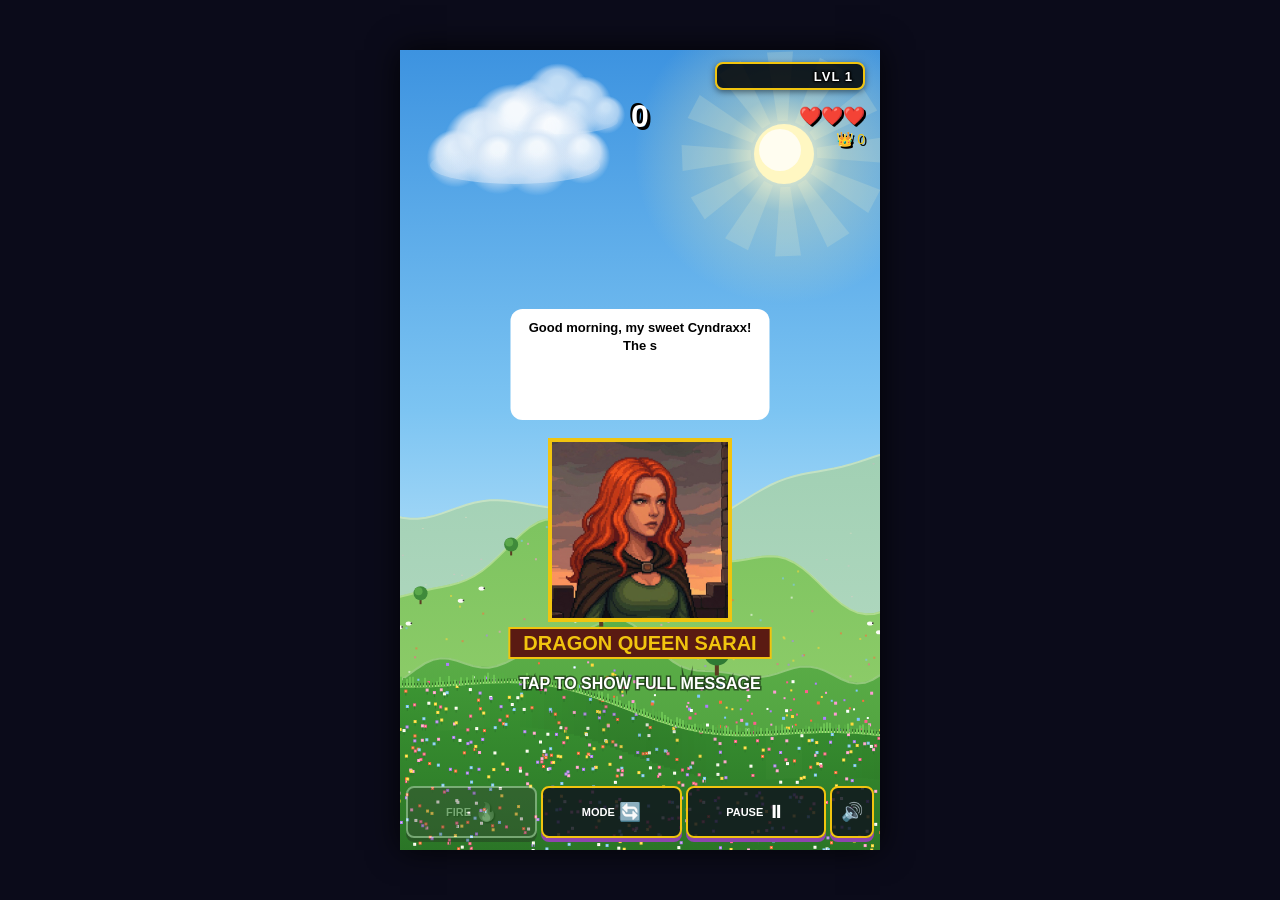
==== commit fe8d7884: "Death arrow storybook, harrowing death scene, cave spiders and webs - Storybook picture when the cha" ====
--- a/khaleesi0900-bundle.html
+++ b/khaleesi0900-bundle.html
@@ -1053,6 +1053,133 @@
       }
 
       // the arrow striking Cyndraxx's heart: a hard thud and a deep, ringing heartbeat
+      // a cave spider's hiss as it leaps (also a web tearing)
+      spiderHiss() {
+        if (this.muted || this.hidden) return;
+        this.init();
+        const c = this.ctx;
+        if (!c) return;
+        const now = c.currentTime;
+        const n = c.createBufferSource();
+        n.buffer = this.noiseBuffer();
+        const hp = c.createBiquadFilter();
+        hp.type = 'highpass'; hp.frequency.value = 2600;
+        const bp = c.createBiquadFilter();
+        bp.type = 'bandpass'; bp.Q.value = 3;
+        bp.frequency.setValueAtTime(5200, now);
+        bp.frequency.exponentialRampToValueAtTime(3200, now + 0.35);
+        const g = c.createGain();
+        g.gain.setValueAtTime(0.0001, now);
+        g.gain.exponentialRampToValueAtTime(0.32, now + 0.03);
+        g.gain.exponentialRampToValueAtTime(0.0001, now + 0.4);
+        n.connect(hp).connect(bp).connect(g).connect(c.destination);
+        n.start(now); n.stop(now + 0.45);
+      }
+
+      // a spider burning up: a wet crackle and a squeal
+      spiderSquish() {
+        if (this.muted || this.hidden) return;
+        this.init();
+        const c = this.ctx;
+        if (!c) return;
+        const now = c.currentTime;
+        const n = c.createBufferSource();
+        n.buffer = this.noiseBuffer();
+        const bp = c.createBiquadFilter();
+        bp.type = 'bandpass'; bp.frequency.value = 1400; bp.Q.value = 1.4;
+        const g = c.createGain();
+        g.gain.setValueAtTime(0.0001, now);
+        g.gain.exponentialRampToValueAtTime(0.45, now + 0.01);
+        g.gain.exponentialRampToValueAtTime(0.0001, now + 0.22);
+        n.connect(bp).connect(g).connect(c.destination);
+        n.start(now); n.stop(now + 0.25);
+        const o = c.createOscillator();
+        o.type = 'square';
+        o.frequency.setValueAtTime(1900, now);
+        o.frequency.exponentialRampToValueAtTime(700, now + 0.18);
+        const og = c.createGain();
+        og.gain.setValueAtTime(0.0001, now);
+        og.gain.exponentialRampToValueAtTime(0.06, now + 0.01);
+        og.gain.exponentialRampToValueAtTime(0.0001, now + 0.2);
+        o.connect(og).connect(c.destination);
+        o.start(now); o.stop(now + 0.22);
+      }
+
+      // one slow, muffled heartbeat (lub-dub); `vol` 0..1 so the last ones can fade
+      heartbeat(vol = 1) {
+        if (this.muted || this.hidden) return;
+        this.init();
+        const c = this.ctx;
+        if (!c) return;
+        const now = c.currentTime;
+        const out = c.createGain();
+        out.gain.value = 0.9 * vol;
+        out.connect(c.destination);
+        [0, 0.28].forEach((d, i) => {
+          const o = c.createOscillator();
+          o.type = 'sine';
+          o.frequency.setValueAtTime(i ? 52 : 62, now + d);
+          o.frequency.exponentialRampToValueAtTime(30, now + d + 0.25);
+          const g = c.createGain();
+          g.gain.setValueAtTime(0.0001, now + d);
+          g.gain.exponentialRampToValueAtTime(i ? 0.55 : 0.9, now + d + 0.025);
+          g.gain.exponentialRampToValueAtTime(0.0001, now + d + 0.38);
+          const lp = c.createBiquadFilter();
+          lp.type = 'lowpass'; lp.frequency.value = 160;
+          o.connect(lp).connect(g).connect(out);
+          o.start(now + d); o.stop(now + d + 0.42);
+        });
+      }
+
+      // a dying breath: a long, wet, rattling exhale that sinks away
+      deathRattle() {
+        if (this.muted || this.hidden) return;
+        this.init();
+        const c = this.ctx;
+        if (!c) return;
+        const now = c.currentTime, dur = 2.6;
+        const out = c.createGain();
+        out.gain.value = 0.55;
+        out.connect(c.destination);
+        const n = c.createBufferSource();
+        n.buffer = this.noiseBuffer();
+        n.loop = true;
+        const bp = c.createBiquadFilter();
+        bp.type = 'bandpass'; bp.Q.value = 2.2;
+        bp.frequency.setValueAtTime(700, now);
+        bp.frequency.exponentialRampToValueAtTime(180, now + dur);
+        const g = c.createGain();
+        g.gain.setValueAtTime(0.0001, now);
+        g.gain.exponentialRampToValueAtTime(0.7, now + 0.25);
+        g.gain.exponentialRampToValueAtTime(0.0001, now + dur);
+        // the rattle: the breath stutters through the throat
+        const am = c.createGain();
+        am.gain.value = 0.5;
+        const lfo = c.createOscillator();
+        lfo.type = 'square';
+        lfo.frequency.setValueAtTime(19, now);
+        lfo.frequency.linearRampToValueAtTime(9, now + dur);
+        const lfoG = c.createGain();
+        lfoG.gain.value = 0.5;
+        lfo.connect(lfoG).connect(am.gain);
+        n.connect(bp).connect(am).connect(g).connect(out);
+        // a low groan under it
+        const o = c.createOscillator();
+        o.type = 'sawtooth';
+        o.frequency.setValueAtTime(78, now);
+        o.frequency.exponentialRampToValueAtTime(41, now + dur);
+        const og = c.createGain();
+        og.gain.setValueAtTime(0.0001, now);
+        og.gain.exponentialRampToValueAtTime(0.12, now + 0.3);
+        og.gain.exponentialRampToValueAtTime(0.0001, now + dur * 0.9);
+        const olp = c.createBiquadFilter();
+        olp.type = 'lowpass'; olp.frequency.value = 300;
+        o.connect(olp).connect(og).connect(out);
+        n.start(now); n.stop(now + dur + 0.1);
+        lfo.start(now); lfo.stop(now + dur + 0.1);
+        o.start(now); o.stop(now + dur);
+      }
+
       pierceHit() {
         if (this.muted || this.hidden) return;
         this.init();
@@ -1311,6 +1438,11 @@
           if (!bgMusicAudio.paused) bgMusicAudio.pause();
           if (!uiMusicAudio.paused) uiMusicAudio.pause();
           if (bossIntroMusicOn() && cutsceneMusicAudio.paused) cutsceneMusicAudio.play().catch(() => {});
+        }
+        else if (gameState === 'BOSS_FALL' && bossFallSilent()) {   // his death on the cavern floor: no music, only his heart
+          if (!bgMusicAudio.paused) bgMusicAudio.pause();
+          if (!uiMusicAudio.paused) uiMusicAudio.pause();
+          if (!cutsceneMusicAudio.paused) cutsceneMusicAudio.pause();
         }
         else if (gameState === 'CATHEDRAL') {   // the cathedral cutscene plays the village music
           if (!bgMusicAudio.paused) bgMusicAudio.pause();
@@ -12974,6 +13106,16 @@
   const second = t >= CATH_DREAM;
   const f = t - (second ? CATH_DREAM : 0);
   drawStoryPicture(second ? danceImg2 : danceImg1, 'Cyndraxx dreams of the spring festival, singing with Queen Sarai...', f, CATH_DREAM);
+  drawDreamGlow(t);
+  const W = width, H = height;
+  // fade in from the white of sleep, and back to white at the end
+  const edge = Math.max(0, 1 - f / 30, (f - (CATH_DREAM - 30)) / 30 * (second ? 1 : 0));
+  if (edge > 0) { ctx.fillStyle = 'rgba(255,248,235,' + Math.min(1, edge) + ')'; ctx.fillRect(0, 0, W, H); }
+}
+
+// the dream look: a circle of memory fading out to soft white at the edges, a warm haze, drifting sparkles
+// (also used for Cyndraxx's last dream of Sarai on the cavern floor, boss-fall.js)
+function drawDreamGlow(t) {
   const W = width, H = height;
   ctx.save();
   // a warm, hazy glow and soft white edges
@@ -12991,9 +13133,6 @@
     ctx.fillRect(sx, sy, 2, 2);
   }
   ctx.restore();
-  // fade in from the white of sleep, and back to white at the end
-  const edge = Math.max(0, 1 - f / 30, (f - (CATH_DREAM - 30)) / 30 * (second ? 1 : 0));
-  if (edge > 0) { ctx.fillStyle = 'rgba(255,248,235,' + Math.min(1, edge) + ')'; ctx.fillRect(0, 0, W, H); }
 }
 
 // back in the level: the dread, the lingering thought, the fade back in
@@ -13046,7 +13185,7 @@
 // trailing a chain; it pierces Cyndraxx's heart and the chain drags him down into the pit after the tower.
 // He falls through the dark, chained to the burning tower below as it breaks apart, fire and wreckage streaming past, while
 // glowing mushrooms and jellyfish-like creatures slowly appear. He lands on the cavern floor among the burning
-// wreckage, bleeding, thinks of Sarai and fades to black, then wakes, and Brown Jenkins (a possum with a human
+// wreckage, bleeding, dreams of Sarai, and dies; in the dark that follows Brown Jenkins (a possum with a human
 // face and hands) offers to save him for Nyarlathotep's price: ACCEPT (healed, +1 heart container, the debt
 // explained, then the cave levels in cave.js) or REJECT (game over; CONTINUE goes straight to level 4).
 // Classic script: shares global scope with the other src/js files.
@@ -13054,9 +13193,18 @@
 const BF_ARCHER_AT = 170;        // the lone archer climbs out of the turret
 const BF_DRAW_AT = 205;          // ...draws his bow
 const BF_FIRE_AT = 245;          // ...and fires
-const BF_CAVE_SKIP_AFTER = 60;   // the collapse and drag can't be skipped; the cavern fall can, after this many frames of it
+const BF_STORY_DELAY = 20;       // frames after the arrow strikes before the storybook picture comes up
+const BF_STORY_FRAMES = 300;     // how long the picture stays (the scene behind it is paused; can't be skipped)
+const BF_STORY_CAPTION = 'The arrow found his heart, and the chain held fast.';
+const deathArrowImg = new Image(); deathArrowImg.src = 'assets/images/deatharrow.jpg';
 
 let bossFall = null;
+
+// the storybook picture of the arrow striking him (drawn by render() in place of the scene)
+function bossFallStory() { return bossFallCinematic() && bossFall.story; }
+function drawBossFallStory() {
+  drawStoryPicture(deathArrowImg, BF_STORY_CAPTION, bossFall.story.t, BF_STORY_FRAMES);
+}
 
 function bossFallCinematic() { return state === 'BOSS_FALL' && !!bossFall; }
 
@@ -13118,6 +13266,13 @@
 function updateBossFall() {
   const B = bossFall;
   if (!B) return;
+  // the storybook picture: everything else waits (B.t stands still, so the drag picks up where it left off)
+  if (B.story) {
+    B.story.t++;
+    if (B.story.t >= BF_STORY_FRAMES) { B.story = null; B.storyDone = true; }
+    return;
+  }
+  if (B.hitT >= 0 && !B.storyDone && B.t >= B.hitT + BF_STORY_DELAY) { B.story = { t: 0 }; B.rumble = 0; return; }
   B.t++;
   const g = bossGeom();
   const t = B.t;
@@ -13325,7 +13480,21 @@
   if (C.t >= BF_FALL_LEN + BF_IMPACT_LEN) startBfFloor(B);
 }
 
-// ---- on the cavern floor: dying, the dark, waking, Brown Jenkins ----
+// ---- on the cavern floor: his last dream, his death, the dark, Brown Jenkins ----
+const BF_DREAM_FRAMES = 360;
+const BF_DREAM_CAPTION = 'Cyndraxx dreams of Sarai...';
+const BF_DEATH_FRAMES = 680;
+// his heart in the death scene: frame of each beat and how loud (they slow and fade, then stop)
+const BF_BEATS = [[0, 1], [52, 0.92], [110, 0.82], [178, 0.7], [258, 0.56], [352, 0.4], [466, 0.24]];
+const BF_SPASMS = [128, 214];         // his body convulses
+const BF_RATTLE_AT = 300;             // the last breath leaves him
+const BF_DEAD_AT = 330;               // his eye goes dull: he is gone
+const BF_ZOOM_AT = 400;               // the view sinks slowly in on the dead eye...
+const BF_IRIS_AT = 540;               // ...and the dark closes in on it
+function bossFallSilent() {           // no music while he dies (audio.js)
+  const s = bossFall && bossFall.phase === 'floor' && bfStep();
+  return !!(s && (s.act === 'death' || s.act === 'black'));
+}
 const BF_JENK_ACCEPT = { id: 'accept', label: 'ACCEPT', col: '#6c3fa0', edge: '#3f2266' };
 const BF_JENK_REJECT = { id: 'reject', label: 'REJECT', col: '#c0392b', edge: '#7f241b' };
 const BF_LINES = {
@@ -13341,7 +13510,7 @@
   j5: 'They feed on their fear and call it sin and forgiveness. They call it purity.',
   j6: 'Nyarlathotep has an undying enemy, a mindless predator that calls itself the Angel that Weeps.',
   c2: 'The Angel that Weeps?',
-  j7: 'That creature is no angel. It\'s a mask, a deception. It\'s a gibbering horror that seeks only to devour, and implant its seed in mortals.',
+  j7: 'That creature is no angel. It is a mask, a deception. It is a gibbering horror that seeks only to devour, and implant its seed in mortals.',   // Brown Jenkins never uses contractions
   j8: 'It grows inside of Clement the Simple.',
   c3: 'Clement the Simple. That priest. He offers forgiveness for sins, but he\'s just finding new hosts for the seed of the Angel that Weeps.',
   c4: 'He\'s too powerful. How do I kill him?',
@@ -13355,9 +13524,10 @@
     { say: 'CYN', text: BF_LINES.die },
     { say: 'CYN', text: BF_LINES.fly },
     { say: 'CYN', text: BF_LINES.sarai },
-    { act: 'die', frames: 330 },
-    { act: 'black', frames: 150 },
-    { act: 'wake', frames: 260 },
+    { act: 'dream', frames: BF_DREAM_FRAMES },   // his last dream: Sarai, in the soft circle of memory
+    { act: 'death', frames: BF_DEATH_FRAMES },   // torn out of it; his heart slows and stops
+    { act: 'black', frames: 170 },
+    { act: 'dimIn', frames: 150 },               // the cave again: he lies dead
     { act: 'jenkins', frames: 170 },
     { say: 'JENK', text: BF_LINES.j1 },
     { say: 'JENK', text: BF_LINES.j2, choice: [BF_JENK_ACCEPT, BF_JENK_REJECT] }
@@ -13439,10 +13609,20 @@
   F.t++; F.clock++;
   if (s.say) F.typed = Math.min(s.text.length, F.typed + 1.15);
   if (s.act === 'lie' || (s.say && F.i < 5)) F.blood = Math.min(1, F.blood + 0.006);
-  if (s.act === 'die') { F.blood = Math.min(1, F.blood + 0.003); if (F.t === 30) F.asleep = true; }
-  if (s.act === 'black') { F.fire = 0.35; F.blood = 1.15; }
-  if (s.act === 'wake' && F.t === 160) F.asleep = false;
-  if (s.act === 'wake' && F.t === 200) F.wing = 1;
+  if (s.act === 'death') {
+    const T = F.t;
+    F.blood = Math.min(1.6, F.blood + 0.0012);
+    BF_BEATS.forEach(([at, v]) => { if (T === at) sound.heartbeat(v); });
+    if (BF_SPASMS.indexOf(T) >= 0) { F.spasm = 14; F.wing = 1; F.spurt = 1; sound.hit(); }
+    if (T === BF_RATTLE_AT) sound.deathRattle();
+    if (T === BF_DEAD_AT) F.dead = true;
+    if (T > 200) F.fire = Math.max(0.2, F.fire - 0.0022);          // the fires gutter
+    F.lifeDim = Math.min(0.85, Math.max(0, (T - 260) / 300));     // the glow above dies away
+  }
+  if (F.spasm > 0) F.spasm--;
+  if (F.spurt > 0) F.spurt = Math.max(0, F.spurt - 0.03);
+  if (s.act === 'black') { F.fire = 0.25; F.blood = 1.6; F.dead = true; F.lifeDim = 0.85; }
+  if (s.act === 'dimIn') F.lifeDim = Math.max(0.35, 0.85 - F.t / 150 * 0.5);
   if (s.act === 'jenkins') {
     const target = width * 0.7;
     if (F.jx > target) { F.jx = Math.max(target, F.jx - 2.2); F.jPose = 'walk'; }
@@ -13451,6 +13631,9 @@
   if (s.act === 'heal') {
     F.arrowA = Math.max(0, 1 - F.t / 140);
     F.blood = Math.max(0, F.blood - 0.008);
+    if (F.t === 90) F.dead = false;                                  // life comes back into his eye
+    F.lifeDim = Math.max(0, (F.lifeDim || 0) - 0.01);
+    F.fire = Math.min(1, F.fire + 0.006);
     if (F.t === 150) { F.wing = 1; sound.flap(); }
   }
   if (s.act === 'heart') F.dragonUp = Math.min(1, (F.dragonUp || 0) + 0.04);
@@ -13462,12 +13645,8 @@
 function bossFallTap(x, y) {
   const B = bossFall;
   if (!B) return;
-  if (B.phase !== 'floor') {
-    // the collapse, the chain arrow and the drag can't be skipped; once he's falling through the
-    // cavern, a tap (after a short guard, so stray taps don't) skips straight to the cavern floor
-    if (B.phase === 'cavern' && B.cave && B.cave.t >= BF_CAVE_SKIP_AFTER) startBfFloor(B);
-    return;
-  }
+  // the collapse, the chain arrow, the drag and the fall through the cavern can't be skipped
+  if (B.phase !== 'floor') return;
   const F = B.floor, s = bfStep();
   if (!s) return;
   if (s.say) {
@@ -13484,12 +13663,11 @@
     bfNext();
     return;
   }
-  const skippable = { lie: 30, die: 60, black: 40, wake: 60, jenkins: 40, heal: 60, heart: 70, leave: 30 };
+  // (his last dream, his death and the black after it can't be skipped)
+  const skippable = { lie: 30, dimIn: 60, jenkins: 40, heal: 60, heart: 70, leave: 30 };
   if (skippable[s.act] !== undefined && F.t > skippable[s.act]) {
     if (s.act === 'jenkins') { F.jx = width * 0.7; F.jPose = 'sit'; }
-    if (s.act === 'heal') { F.arrowA = 0; F.blood = 0; }
-    if (s.act === 'die') F.asleep = true;
-    if (s.act === 'wake') F.asleep = false;
+    if (s.act === 'heal') { F.arrowA = 0; F.blood = 0; F.dead = false; F.lifeDim = 0; F.fire = 1; }
     bfNext();
   }
 }
@@ -13529,7 +13707,7 @@
 
 function bossFallRumble() { return bossFall ? bossFall.rumble : 0; }
 function bossFallShake() {
-  if (!bossFall || bossFall.phase === 'cavern' || bossFall.shake < 0.3) return null;
+  if (!bossFall || bossFall.story || bossFall.phase === 'cavern' || bossFall.shake < 0.3) return null;
   const s = bossFall.shake;
   return { x: (Math.random() - 0.5) * s, y: (Math.random() - 0.5) * s };
 }
@@ -14077,15 +14255,69 @@
   return { x: D.x + (5 * c - 9 * s) * sc, y: D.y + (5 * s + 9 * c) * sc };
 }
 
+// where his eye is on screen as he lies on the floor (the death scene sinks in on it)
+function bfLyingEye(F) {
+  const D = F.dragon, sc = 1.3, p = 2.6;
+  const lx = 6.5 * p, ly = -3.5 * p, c = Math.cos(D.rot), s = Math.sin(D.rot);
+  return { x: D.x + (lx * c - ly * s) * sc, y: D.y + (lx * s + ly * c) * sc };
+}
+function bfReached(F, act) { const i = F.steps.findIndex(x => x.act === act); return i >= 0 && F.i >= i; }
+
+// his last dream: Sarai's portrait in the soft, fading circle of memory (the cathedral dream's look)
+function drawBfDream(F, s) {
+  const W = width, H = height, f = F.t;
+  ctx.fillStyle = 'rgb(255,248,235)';
+  ctx.fillRect(0, 0, W, H);
+  if (khaleesiFrame1.complete && khaleesiFrame1.naturalWidth) {
+    const ps = Math.min(W, H * 0.8) * (0.95 + 0.06 * f / s.frames);
+    ctx.drawImage(saraiMemory(), (W - ps) / 2, H * 0.44 - ps / 2, ps, ps);
+  }
+  drawDreamGlow(f);
+  const ca = Math.max(0, Math.min(1, (f - 40) / 30));
+  if (ca > 0) {
+    ctx.save();
+    ctx.globalAlpha = ca;
+    ctx.fillStyle = '#6a5238';
+    ctx.font = 'bold 16px "Proxima Nova", sans-serif';
+    ctx.textAlign = 'center';
+    ctx.fillText(BF_DREAM_CAPTION, W / 2, H * 0.86);
+    ctx.restore();
+  }
+  // out of the dark at the start; at the end the dream tears: it flickers, bleeds red, and is gone
+  const tail = s.frames - f;
+  let black = Math.max(0, 1 - f / 45);
+  if (tail < 40) {
+    const flick = (Math.floor(f / 3) % 2) ? 0.55 : 0.1;
+    ctx.fillStyle = 'rgba(120,0,10,' + (1 - tail / 40) * 0.6 + ')';
+    ctx.fillRect(0, 0, W, H);
+    black = Math.max(black, (1 - tail / 40) * 0.7 + flick * (1 - tail / 40));
+  }
+  if (black > 0) { ctx.fillStyle = 'rgba(0,0,0,' + Math.min(1, black) + ')'; ctx.fillRect(0, 0, W, H); }
+}
+
 function drawBfFloor() {
   const B = bossFall, F = B.floor, s = bfStep();
   const W = width, H = height, t = F.clock;
   const fy = F.floorY;
+  if (s && s.act === 'dream') { drawBfDream(F, s); return; }
+  const dying = s && s.act === 'death';
+  const T = dying ? F.t : 0;
+  // the death scene sinks slowly in on his dead eye
+  const eye = bfLyingEye(F);
+  const zk = dying ? Math.max(0, Math.min(1, (T - BF_ZOOM_AT) / (BF_DEATH_FRAMES - BF_ZOOM_AT))) : 0;
+  const zoom = 1 + 1.8 * zk * zk * (3 - 2 * zk);
+  ctx.save();
+  if (zoom > 1) {
+    ctx.translate(eye.x, eye.y);
+    ctx.scale(zoom, zoom);
+    ctx.translate(-eye.x, -eye.y);
+  }
   // the dark cave
   ctx.fillStyle = '#04040a';
-  ctx.fillRect(0, 0, W, H);
-  const bioUp = F.i >= 7 ? 1 : 0.45;           // after he wakes, the creatures above glow brighter
-  drawCavernLife(t, t * 0.3, 0.55 * bioUp, F.i >= 7 ? 9 : 3);
+  ctx.fillRect(-W, -H, W * 3, H * 3);
+  const after = bfReached(F, 'dimIn');
+  const bioUp = after ? 1 : 0.45;
+  drawCavernLife(t, t * 0.3, 0.55 * bioUp * (1 - (F.lifeDim || 0)), bfReached(F, 'jenkins') ? 9 : 3);
   // back wall shapes
   ctx.fillStyle = '#0b0a12';
   ctx.beginPath();
@@ -14165,19 +14397,74 @@
 
   // Cyndraxx lying on the cave floor
   ctx.save();
-  ctx.translate(D.x, D.y - (F.dragonUp || 0) * 6);
+  const jerk = F.spasm > 0 ? F.spasm / 14 : 0;
+  ctx.translate(D.x + (Math.random() - 0.5) * 5 * jerk, D.y - (F.dragonUp || 0) * 6 - Math.sin(jerk * Math.PI) * 6);
   ctx.scale(sc, sc);
   dragon.wingState = Math.max(dragon.wingState * 0.9, F.wing * 0.6);
-  drawDragon(0, 0, D.rot * (1 - (F.dragonUp || 0)));
-  if (F.asleep) {
-    const p = 2.6;
-    ctx.rotate(D.rot);
+  const lieRot = D.rot * (1 - (F.dragonUp || 0)) + (Math.random() - 0.5) * 0.12 * jerk;
+  drawDragon(0, 0, lieRot);
+  const p = 2.6;
+  ctx.rotate(lieRot);
+  if (F.dead) {
+    // the eye stays open, glassy and grey, the pupil rolled away: there is no one behind it
+    ctx.fillStyle = '#b4b9bd';
+    ctx.fillRect(4 * p, -6 * p, 5 * p, 5 * p);
+    ctx.fillStyle = 'rgba(120,128,134,0.6)';
+    ctx.fillRect(4 * p, -6 * p, 5 * p, 1.5 * p);           // a dull film over it
+    ctx.fillStyle = '#6e7377';
+    ctx.fillRect(5 * p, -2.6 * p, 2 * p, 1.6 * p);
+    ctx.fillStyle = '#7a1d12';
+    ctx.fillRect(4 * p, -1 * p, 5 * p, 0.6 * p);
+    // the jaw hangs slack
+    ctx.fillStyle = '#2a0a08';
+    ctx.fillRect(9 * p, 1 * p, 5 * p, 1 * p);
+  } else if (F.asleep) {
     ctx.fillStyle = '#ff793f';
     ctx.fillRect(4 * p, -6 * p, 5 * p, 5 * p);
     ctx.fillStyle = '#7a1d12';
     ctx.fillRect(4 * p, -3 * p, 5 * p, 1 * p);
+  } else if (dying) {
+    // the light going out of his eye before the end
+    ctx.fillStyle = 'rgba(30,20,20,' + Math.min(0.55, T / BF_DEAD_AT * 0.55) + ')';
+    ctx.fillRect(4 * p, -6 * p, 5 * p, 5 * p);
+  }
+  // blood running from his mouth
+  const mouthBlood = dying ? Math.min(1, Math.max(0, (T - 150) / 200)) : (F.dead ? 1 : 0);
+  if (mouthBlood > 0 && (F.arrowA > 0.3)) {
+    ctx.fillStyle = '#7c0a14';
+    ctx.fillRect(13 * p, 1.2 * p, 1.2 * p, (1 + mouthBlood * 5) * p);
+    ctx.fillRect(12 * p, 2 * p, 1 * p, mouthBlood * 3 * p);
   }
   ctx.restore();
+  // blood pumping from the wound when he convulses
+  if (F.spurt > 0) {
+    ctx.fillStyle = 'rgba(170,12,24,' + F.spurt + ')';
+    for (let k = 0; k < 7; k++) {
+      const u = 1 - F.spurt;
+      ctx.fillRect(chest.x + 4 + k * 4 * u * 3, chest.y - 6 - Math.sin(k) * 10 * u + u * u * 30, 3, 3);
+    }
+  }
+  // his last breath: a pale wisp leaves his mouth and drifts away into the dark
+  if (dying && T >= BF_RATTLE_AT && T < BF_RATTLE_AT + 220) {
+    const c = Math.cos(D.rot), sn = Math.sin(D.rot);
+    const mx = D.x + (14 * p * c - 1 * p * sn) * sc, my = D.y + (14 * p * sn + 1 * p * c) * sc;
+    const u = (T - BF_RATTLE_AT) / 220;
+    ctx.save();
+    ctx.globalCompositeOperation = 'lighter';
+    for (let k = 0; k < 9; k++) {
+      const v = Math.max(0, Math.min(1, u * 1.4 - k * 0.06));
+      if (v <= 0 || v >= 1) continue;
+      const wx = mx + 8 + v * 50 + Math.sin(v * 7 + k) * 8;
+      const wy = my - v * 120 - k * 3;
+      const r = 4 + v * 16;
+      const g = ctx.createRadialGradient(wx, wy, 0, wx, wy, r);
+      g.addColorStop(0, 'rgba(200,215,230,' + 0.22 * (1 - v) + ')');
+      g.addColorStop(1, 'rgba(200,215,230,0)');
+      ctx.fillStyle = g;
+      ctx.fillRect(wx - r, wy - r, r * 2, r * 2);
+    }
+    ctx.restore();
+  }
   if (F.arrowA > 0) {
     ctx.save();
     ctx.globalAlpha = F.arrowA;
@@ -14186,27 +14473,34 @@
   }
 
   // Brown Jenkins
-  if (F.i >= 8 && F.jA > 0) drawJenkins(F.jx, fy + 2, F.jPose, t, F.jA);
+  if (bfReached(F, 'jenkins') && F.jA > 0) drawJenkins(F.jx, fy + 2, F.jPose, t, F.jA);
 
   // Nyarlathotep's price: sickly light pouring from his little hands into the dragon's wound
   if (s && s.act === 'heal') drawJenkinsHeal(F, chest, t);
 
-  // dying: his last thoughts are of Sarai as the world goes dark
-  if (s && s.act === 'die') {
-    const k = F.t / s.frames;
-    ctx.fillStyle = 'rgba(0,0,0,' + Math.min(1, k * 1.15) + ')';
+  ctx.restore();   // end of the death scene's zoom
+
+  // his death: torn from the dream with a red flash; the world darkens around him; then the dark closes in on his eye
+  if (dying) {
+    if (T < 26) { ctx.fillStyle = 'rgba(150,0,14,' + (0.7 * (1 - T / 26)) + ')'; ctx.fillRect(0, 0, W, H); }
+    const gloom = Math.min(0.55, T / BF_DEATH_FRAMES * 0.7);
+    const v = ctx.createRadialGradient(W / 2, H / 2, Math.min(W, H) * 0.12, W / 2, H / 2, Math.max(W, H) * 0.7);
+    v.addColorStop(0, 'rgba(0,0,0,0)');
+    v.addColorStop(1, 'rgba(0,0,0,' + (0.35 + gloom) + ')');
+    ctx.fillStyle = v;
     ctx.fillRect(0, 0, W, H);
-    const pa = Math.max(0, Math.min(1, (F.t - 40) / 80)) * Math.max(0, Math.min(1, (s.frames - 20 - F.t) / 90));
-    if (pa > 0 && khaleesiFrame1.complete && khaleesiFrame1.naturalWidth) {
-      const ps = Math.min(W, H) * 0.55;
-      ctx.save();
-      ctx.globalAlpha = pa * 0.9;
-      ctx.drawImage(saraiMemory(), (W - ps) / 2, H * 0.4 - ps / 2, ps, ps);
-      ctx.restore();
+    if (T >= BF_IRIS_AT) {
+      const k = (T - BF_IRIS_AT) / (BF_DEATH_FRAMES - BF_IRIS_AT);
+      const r = Math.max(0, Math.hypot(W, H) * (1 - k) * (1 - k));
+      ctx.fillStyle = '#000';
+      ctx.beginPath();
+      ctx.rect(0, 0, W, H);
+      ctx.arc(eye.x, eye.y, r, 0, Math.PI * 2, true);
+      ctx.fill('evenodd');
     }
   }
   if (s && s.act === 'black') { ctx.fillStyle = '#000'; ctx.fillRect(0, 0, W, H); }
-  if (s && s.act === 'wake') {
+  if (s && s.act === 'dimIn') {
     const a = Math.max(0, 1 - F.t / 130);
     ctx.fillStyle = 'rgba(0,0,0,' + a + ')';
     ctx.fillRect(0, 0, W, H);
@@ -14394,7 +14688,8 @@
   currentLevel = 4;
   levelTimerSeconds = 0;
   caveLevel = n;
-  cave = { scroll: 0, t: 0, torches: [], nextTorch: 520, ending: 0, distAcc: 0, title: 260 };
+  cave = { scroll: 0, t: 0, torches: [], nextTorch: 520, ending: 0, distAcc: 0, title: 260,
+    spiders: [], nextSpider: 1100, webs: [], nextWeb: 1700 };
   dragon.x = dragon.baseX; dragon.targetX = dragon.baseX; dragon.vx = 0;
   dragon.y = height * 0.5; dragon.velocity = dragon.jump; dragon.wingState = 1;
   invulnerableTimer = 0;
@@ -14511,6 +14806,9 @@
   });
   C.torches = C.torches.filter(tc => tc.wx - C.scroll > -120);
 
+  updateCaveSpiders(C, speed);
+  updateCaveWebs(C);
+
   // a point for every stretch of tunnel survived
   C.distAcc += speed;
   if (C.distAcc >= 240) { C.distAcc -= 240; addScore(1); }
@@ -14524,6 +14822,134 @@
       else startSurfaceScene();
     }
   }
+}
+
+// ---- cave spiders: they crawl along the ceiling and floor and leap at him when he comes close ----
+// (wx is in world coordinates like the torches; y is on screen). A flame kills one; touching one costs a heart.
+const SPIDER_GAP = { 1: [950, 700], 2: [620, 480] };   // world px between spiders: base + random
+const SPIDER_PTS = 25;
+const SPIDER_LEAP_RANGE = 220;
+const SPIDER_LEAP_FRAMES = 26;
+const SPIDER_GRAVITY = 0.3;
+function caveSpiderRest(sp) {
+  return sp.surf === 'top' ? caveCeilAt(sp.wx) + sp.r * 0.7 : caveFloorAt(sp.wx) - sp.r * 0.7;
+}
+function updateCaveSpiders(C, speed) {
+  const gap = SPIDER_GAP[caveLevel] || SPIDER_GAP[1];
+  while (C.nextSpider < C.scroll + width + 160) {
+    const h = hash2(Math.floor(C.nextSpider), 21);
+    const sp = { wx: C.nextSpider, surf: h < 0.5 ? 'top' : 'floor', state: 'crawl', r: 11 + hash2(Math.floor(C.nextSpider), 23) * (caveLevel === 2 ? 8 : 5),
+      dir: hash2(Math.floor(C.nextSpider), 25) < 0.7 ? -1 : 1, crawl: 0.6 + hash2(Math.floor(C.nextSpider), 27) * 0.9,
+      vx: 0, vy: 0, leapT: 0, cool: 40, legT: 0, rot: 0, seed: Math.floor(C.nextSpider) };
+    sp.y = caveSpiderRest(sp);
+    C.spiders.push(sp);
+    C.nextSpider += gap[0] + hash2(Math.floor(C.nextSpider), 29) * gap[1];
+  }
+  C.spiders.forEach(sp => {
+    const sx = sp.wx - C.scroll;
+    sp.legT++;
+    if (sp.cool > 0) sp.cool--;
+    if (sp.state === 'crawl') {
+      // skitter along the rock, now and then stopping and turning
+      if (hash2(sp.seed, Math.floor(sp.legT / 50)) < 0.12) { sp.moving = false; }
+      else { sp.moving = true; sp.wx += sp.dir * sp.crawl; }
+      if (sp.legT % 140 === 0 && hash2(sp.seed, sp.legT) < 0.35) sp.dir = -sp.dir;
+      sp.y = caveSpiderRest(sp);
+      const dx = sx - dragon.x;
+      if (sp.cool <= 0 && dx > -10 && dx < SPIDER_LEAP_RANGE && !C.ending) {
+        // leap: aim at where he will be, allowing for the scroll
+        const T = SPIDER_LEAP_FRAMES;
+        const tx = dragon.x + 10, ty = dragon.y;
+        sp.vx = (tx - sx) / T + speed;
+        sp.vy = (ty - sp.y) / T - 0.5 * SPIDER_GRAVITY * T;
+        sp.state = 'leap'; sp.leapT = 0;
+        sound.spiderHiss();
+      }
+    } else if (sp.state === 'leap') {
+      sp.leapT++;
+      sp.wx += sp.vx;
+      sp.vy += SPIDER_GRAVITY;
+      sp.y += sp.vy;
+      sp.rot += 0.12 * Math.sign(sp.vx - speed || 1);
+      const ceil = caveCeilAt(sp.wx), floor = caveFloorAt(sp.wx);
+      if (sp.leapT > 6 && (sp.y < ceil + sp.r * 0.7 || sp.y > floor - sp.r * 0.7)) {
+        sp.surf = sp.y < (ceil + floor) / 2 ? 'top' : 'floor';
+        sp.state = 'crawl'; sp.rot = 0; sp.cool = 130; sp.dir = -1;
+        sp.y = caveSpiderRest(sp);
+      }
+    } else if (sp.state === 'dead') {
+      sp.vy += 0.35; sp.y += sp.vy; sp.wx += sp.vx; sp.rot += 0.15;
+    }
+    if (sp.state === 'dead') return;
+    const nsx = sp.wx - C.scroll;
+    // burned by his flame
+    if (flames.some(f => Math.hypot(f.x - nsx, f.y - sp.y) < sp.r + 12)) {
+      sp.state = 'dead'; sp.vx = speed * 0.5; sp.vy = sp.surf === 'top' ? 0 : -3;
+      sound.spiderSquish();
+      const r = addScore(SPIDER_PTS);
+      floatingTexts.push({ x: nsx - 30, y: sp.y - 20, text: 'SPIDER +' + r.totalPts, color: '#ff6b6b', alpha: 1.0, vy: -1.2 });
+      for (let i = 0; i < 14; i++) particles.push({ x: nsx, y: sp.y, vx: (Math.random() - 0.5) * 5, vy: (Math.random() - 0.7) * 4, size: 2 + Math.random() * 3, life: 20 + Math.random() * 20, color: i % 3 ? '#ff9f43' : '#6a8f2a' });
+      return;
+    }
+    // it gets him
+    if (Math.hypot(nsx - dragon.x, sp.y - dragon.y) < sp.r + dragon.size * 0.32) {
+      if (invulnerableTimer <= 0) triggerHit();
+      sp.state = 'leap'; sp.leapT = 0; sp.vx = speed + 3; sp.vy = sp.y < dragon.y ? -2 : 2; sp.cool = 200;   // it springs off him
+    }
+  });
+  C.spiders = C.spiders.filter(sp => sp.wx - C.scroll > -80 && sp.y < height + 60 && sp.y > -60);
+}
+
+// ---- webs strung across the whole tunnel: burn through them, or fly into them and lose a heart ----
+const WEB_GAP = { 1: [1800, 900], 2: [1300, 700] };
+const WEB_HP = 100;
+const WEB_BURN_PER_FLAME = 9;    // per flame, per frame it touches the web
+const WEB_BURN_FRAMES = 45;
+const WEB_PTS = 15;
+function updateCaveWebs(C) {
+  const gap = WEB_GAP[caveLevel] || WEB_GAP[1];
+  while (C.nextWeb < C.scroll + width + 200) {
+    // keep webs clear of torches so a torch is never trapped behind one
+    let wx = C.nextWeb;
+    if (C.torches.some(tc => Math.abs(tc.wx - wx) < 90)) wx += 120;
+    C.webs.push({ wx: wx, hp: WEB_HP, state: 'whole', burnT: 0, spots: [], seed: Math.floor(wx) });
+    C.nextWeb = wx + gap[0] + hash2(Math.floor(wx), 31) * gap[1];
+  }
+  C.webs.forEach(wb => {
+    const sx = wb.wx - C.scroll;
+    wb.spots.forEach(sp => sp.t++);
+    wb.spots = wb.spots.filter(sp => sp.t < 70);
+    if (wb.state === 'whole') {
+      const ceil = caveCeilAt(wb.wx), floor = caveFloorAt(wb.wx);
+      flames.forEach(f => {
+        if (Math.abs(f.x - sx) < 16 && f.y > ceil && f.y < floor) {
+          wb.hp -= WEB_BURN_PER_FLAME;
+          if (wb.spots.length < 24 && Math.random() < 0.5) wb.spots.push({ y: f.y, t: 0 });
+        }
+      });
+      if (wb.hp <= 0) {
+        wb.state = 'burning'; wb.burnT = 0;
+        sound.fireRoar();
+        const r = addScore(WEB_PTS);
+        floatingTexts.push({ x: sx - 40, y: (ceil + floor) / 2 - 30, text: 'WEB BURNED +' + r.totalPts, color: '#ffcf5a', alpha: 1.0, vy: -1.2 });
+      }
+      // flying into it
+      if (wb.state === 'whole' && Math.abs(dragon.x + dragon.size * 0.25 - sx) < 12) {
+        if (invulnerableTimer <= 0) triggerHit();
+        wb.state = 'torn'; wb.burnT = 0;
+        dragon.vx = -3;
+        sound.spiderHiss();
+        for (let i = 0; i < 16; i++) particles.push({ x: sx, y: dragon.y + (Math.random() - 0.5) * 60, vx: (Math.random() - 0.3) * 4, vy: (Math.random() - 0.5) * 3, size: 1.5 + Math.random() * 2, life: 25 + Math.random() * 20, color: '#dfe6ee' });
+      }
+    } else {
+      wb.burnT++;
+      if (wb.state === 'burning' && wb.burnT % 3 === 0) {
+        const ceil = caveCeilAt(wb.wx), floor = caveFloorAt(wb.wx);
+        particles.push({ x: sx + (Math.random() - 0.5) * 20, y: ceil + Math.random() * (floor - ceil), vx: (Math.random() - 0.5) * 1.5, vy: -1 - Math.random() * 2, size: 2 + Math.random() * 2, life: 18 + Math.random() * 14, color: Math.random() < 0.5 ? '#ffcf5a' : '#ff793f' });
+      }
+    }
+  });
+  C.webs = C.webs.filter(wb => wb.wx - C.scroll > -80 && !(wb.state !== 'whole' && wb.burnT > WEB_BURN_FRAMES + 40));
 }
 
 // ---- climbing back to the surface ----
@@ -14600,18 +15026,29 @@
   { par: 0.18, a: 0.7, sc: 0.65, hue: 190, step: 190 },
   { par: 0.32, a: 1, sc: 0.85, hue: 175, step: 240 }    // nearest of the background
 ];
+// Everything in the background fades out before the tunnel's ceiling and floor, so its edges never show
+// the shape of the cave in the dark. 0 at the rock, 1 once CAVE_EDGE_FADE px clear of it.
+const CAVE_EDGE_FADE = 70;
+function caveEdgeFade(C, x, y) {
+  const d = Math.min(y - caveCeilAt(C.scroll + x), caveFloorAt(C.scroll + x) - y);
+  return Math.max(0, Math.min(1, (d - 6) / CAVE_EDGE_FADE));
+}
 function drawCaveDepth(C) {
   const W = width, H = height, t = C.t;
   ctx.save();
-  // a faint haze of light hanging in the air of the great cavern
   ctx.globalCompositeOperation = 'lighter';
-  const hz = ctx.createLinearGradient(0, 0, 0, H);
-  hz.addColorStop(0, 'rgba(10,30,45,0)');
-  hz.addColorStop(0.5, 'rgba(14,46,62,0.22)');
-  hz.addColorStop(1, 'rgba(10,30,45,0)');
-  ctx.fillStyle = hz;
-  ctx.fillRect(0, 0, W, H);
-  ctx.globalCompositeOperation = 'lighter';
+  // a faint haze of light hanging in the air of the great cavern: soft pools along the middle of the tunnel
+  const hs = 170, ho = (C.scroll * 0.2) % hs;
+  for (let i = -1; i <= Math.ceil(W / hs) + 1; i++) {
+    const hx = i * hs - ho, wx = C.scroll + hx;
+    const hy = (caveCeilAt(wx) + caveFloorAt(wx)) / 2;
+    const hr = Math.max(20, (caveFloorAt(wx) - caveCeilAt(wx)) / 2 - CAVE_EDGE_FADE * 0.4);
+    const hz = ctx.createRadialGradient(hx, hy, 0, hx, hy, hr);
+    hz.addColorStop(0, 'rgba(14,46,62,0.16)');
+    hz.addColorStop(1, 'rgba(14,46,62,0)');
+    ctx.fillStyle = hz;
+    ctx.fillRect(hx - hr, hy - hr, hr * 2, hr * 2);
+  }
   CAVE_DEPTH_LAYERS.forEach((L, li) => {
     const off = C.scroll * L.par;
     const k0 = Math.floor(off / L.step) - 1, k1 = Math.floor((off + W) / L.step) + 1;
@@ -14622,16 +15059,27 @@
       const len = H * (0.42 + hash2(seed, 3) * 0.3);          // long enough to reach into the open tunnel
       const wide = (40 + hash2(seed, 4) * 60) * L.sc;
       const baseY = top ? 0 : H, tipY = top ? len : H - len;
-      // the spire: a dark blue-grey silhouette with a faint rim of glow down one side
+      // the spire: a dark blue-grey silhouette with a faint rim of glow down one side, fading out before the rock
+      const edge = top ? Math.max(caveCeilAt(C.scroll + x - wide), caveCeilAt(C.scroll + x), caveCeilAt(C.scroll + x + wide))
+                       : Math.min(caveFloorAt(C.scroll + x - wide), caveFloorAt(C.scroll + x), caveFloorAt(C.scroll + x + wide));
+      const e0 = top ? edge + 6 : edge - 6, e1 = top ? edge + 6 + CAVE_EDGE_FADE : edge - 6 - CAVE_EDGE_FADE;
+      if (top ? tipY <= e0 : tipY >= e0) continue;     // the whole spire is hidden behind the rock
+      const col = 'hsla(' + L.hue + ',40%,' + (10 + li * 4) + '%,';
+      const fillG = ctx.createLinearGradient(0, e0, 0, e1);
+      fillG.addColorStop(0, col + '0)');
+      fillG.addColorStop(1, col + '1)');
+      const rimG = ctx.createLinearGradient(0, e0, 0, e1);
+      rimG.addColorStop(0, 'hsla(' + (L.hue - 20) + ',90%,60%,0)');
+      rimG.addColorStop(1, 'hsla(' + (L.hue - 20) + ',90%,60%,0.6)');
       ctx.globalAlpha = L.a;
-      ctx.fillStyle = 'hsl(' + L.hue + ',40%,' + (10 + li * 4) + '%)';   // added as light, so it never dims what's lit
+      ctx.fillStyle = fillG;   // added as light, so it never dims what's lit
       ctx.beginPath();
       ctx.moveTo(x - wide, baseY);
       ctx.quadraticCurveTo(x - wide * 0.35, (baseY + tipY) / 2, x, tipY);
       ctx.quadraticCurveTo(x + wide * 0.4, (baseY + tipY) / 2, x + wide, baseY);
       ctx.closePath();
       ctx.fill();
-      ctx.strokeStyle = 'hsla(' + (L.hue - 20) + ',90%,60%,0.6)';
+      ctx.strokeStyle = rimG;
       ctx.lineWidth = 1;
       ctx.beginPath();
       ctx.moveTo(x + wide, baseY);
@@ -14648,6 +15096,9 @@
         const hue = [175, 195, 280, 140, 320][Math.floor(hash2(seed, 50 + j) * 5)];
         const tw = 0.5 + 0.5 * Math.sin(t * (0.03 + hash2(seed, 70 + j) * 0.05) + j * 2.1);
         const r = (10 + hash2(seed, 90 + j) * 14) * L.sc;
+        const ef = caveEdgeFade(C, px, py);
+        if (ef <= 0) continue;
+        ctx.globalAlpha = L.a * ef;
         const g = ctx.createRadialGradient(px, py, 0, px, py, r);
         g.addColorStop(0, 'hsla(' + hue + ',100%,65%,' + (0.35 + 0.5 * tw) + ')');
         g.addColorStop(1, 'hsla(' + hue + ',100%,50%,0)');
@@ -14661,6 +15112,7 @@
         const tx = x + (hash2(seed, 7) - 0.5) * wide;
         const tl = (40 + hash2(seed, 8) * 80) * L.sc;
         const ty = Math.max(0, tipY - len * 0.3);
+        ctx.globalAlpha = L.a * Math.min(caveEdgeFade(C, tx, ty), caveEdgeFade(C, tx, ty + tl));
         ctx.strokeStyle = 'hsla(165,100%,60%,' + (0.35 + 0.15 * Math.sin(t * 0.05 + k)) + ')';
         ctx.lineWidth = 1;
         ctx.beginPath();
@@ -14686,7 +15138,7 @@
       const g = ctx.createRadialGradient(px, py, 0, px, py, r);
       g.addColorStop(0, 'hsla(' + hue + ',100%,60%,' + 0.22 * tw * L.a + ')');
       g.addColorStop(1, 'hsla(' + hue + ',100%,50%,0)');
-      ctx.globalAlpha = 1;
+      ctx.globalAlpha = caveEdgeFade(C, px, py - r * 0.6) * caveEdgeFade(C, px, py + r * 0.6);
       ctx.fillStyle = g;
       ctx.fillRect(px - r, py - r, r * 2, r * 2);
     }
@@ -14701,7 +15153,7 @@
       for (let f = 0; f < 7; f++) {
         const fx = cx + Math.sin(t * 0.03 + f * 1.7 + sd) * 18 * L.sc + f * 6 * L.sc;
         const fy = cy + Math.cos(t * 0.025 + f * 2.3) * 10 * L.sc;
-        ctx.globalAlpha = L.a * (0.6 + 0.4 * Math.sin(t * 0.1 + f));
+        ctx.globalAlpha = L.a * (0.6 + 0.4 * Math.sin(t * 0.1 + f)) * caveEdgeFade(C, fx, fy);
         ctx.fillStyle = 'hsla(' + hue + ',100%,75%,1)';
         ctx.fillRect(fx, fy, 2 * L.sc + 0.5, 1.2 * L.sc + 0.4);
       }
@@ -14720,20 +15172,183 @@
     const y = H * (0.22 + hash2(i, 123) * 0.56) + Math.sin(t * 0.012 + i) * 18;
     const r = 8 + hash2(i, 125) * 14;
     const hue = (hash2(i, 127) * 360 + (Math.floor(t / BF_PATTERN_LEN) % 3 === 2 ? t * 1.5 : 0)) % 360;
-    drawJelly(x, y, r, hue, bfNeon(i, y, t), t, i);
+    ctx.save();
+    ctx.globalAlpha = Math.min(caveEdgeFade(C, x, y - r * 2.4), caveEdgeFade(C, x, y + r * 2.6));
+    if (ctx.globalAlpha > 0) drawJelly(x, y, r, hue, bfNeon(i, y, t), t, i);
+    ctx.restore();
   }
   for (let i = 0; i < 7; i++) {
     const x = ((hash2(i, 131) * period - C.scroll * 0.6 + t * (0.4 + hash2(i, 133))) % period + period) % period - W * 0.3;
     const y = H * (0.25 + hash2(i, 135) * 0.5) + Math.sin(t * 0.04 + i * 2) * 24;
-    drawGlowFlyer(x, y, Math.floor(hash2(i, 137) * 360), t, i, 0.9);
+    drawGlowFlyer(x, y, Math.floor(hash2(i, 137) * 360), t, i, 0.9 * caveEdgeFade(C, x, y));
   }
   ctx.save();
   ctx.globalCompositeOperation = 'lighter';
   for (let i = 0; i < 36; i++) {
     const x = ((hash2(i, 141) * W - C.scroll * 0.8) % W + W) % W;
     const y = H * 0.15 + hash2(i, 143) * H * 0.7 + Math.sin(t * 0.02 + i) * 10;
-    ctx.fillStyle = 'hsla(' + (150 + hash2(i, 145) * 160) + ',100%,75%,' + (0.25 + 0.35 * Math.sin(t * 0.09 + i)) + ')';
+    ctx.fillStyle = 'hsla(' + (150 + hash2(i, 145) * 160) + ',100%,75%,' + (0.25 + 0.35 * Math.sin(t * 0.09 + i)) * caveEdgeFade(C, x, y) + ')';
     ctx.fillRect(x, y, 2, 2);
+  }
+  ctx.restore();
+}
+
+// ---- webs: an orb web stretched from the ceiling to the floor (logic in cave.js) ----
+function caveWebGeom(wb, C) {
+  const sx = wb.wx - C.scroll;
+  const c = caveCeilAt(wb.wx), f = caveFloorAt(wb.wx);
+  const hx = sx + (hash2(wb.seed, 1) - 0.5) * 10;
+  const hy = (c + f) / 2 + (hash2(wb.seed, 2) - 0.5) * (f - c) * 0.25;
+  const half = 30 + hash2(wb.seed, 3) * 10;
+  const ends = [];
+  const N = 13;
+  for (let i = 0; i < N; i++) {
+    const a = (i / N) * Math.PI * 2 + (hash2(wb.seed, 10 + i) - 0.5) * 0.35;
+    const dx = Math.cos(a), dy = Math.sin(a);
+    const tx = dx > 0.001 ? (sx + half - hx) / dx : (dx < -0.001 ? (sx - half - hx) / dx : 1e9);
+    const ty = dy > 0 ? (f + 5 - hy) / dy : (c - 5 - hy) / dy;
+    const tm = Math.min(tx, ty);
+    ends.push({ x: hx + dx * tm, y: hy + dy * tm });
+  }
+  return { sx, c, f, hx, hy, half, ends };
+}
+// pass 'strands' draws the silk (in the lit scene); pass 'glow' draws dew glints, embers and fire over the dark
+function drawCaveWeb(wb, C, pass) {
+  const G = caveWebGeom(wb, C);
+  if (G.sx < -60 || G.sx > width + 60) return;
+  const t = C.t;
+  const burning = wb.state === 'burning', torn = wb.state === 'torn';
+  const k = burning || torn ? Math.min(1, wb.burnT / WEB_BURN_FRAMES) : 0;
+  if (k >= 1) return;
+  const dmg = 1 - Math.max(0, wb.hp) / WEB_HP;
+  ctx.save();
+  if (torn) ctx.translate(Math.min(30, wb.burnT * 0.8), 0);
+  const ring = (u) => {      // a point u of the way out along each spoke
+    return G.ends.map((e, i) => ({ x: G.hx + (e.x - G.hx) * u, y: G.hy + (e.y - G.hy) * u + (torn ? wb.burnT * wb.burnT * 0.02 * (e.y > G.hy ? 1 : -0.3) : 0) }));
+  };
+  const rings = [];
+  for (let u = 0.12; u < 0.97; u += 0.085) rings.push(ring(u));
+  if (pass === 'strands') {
+    ctx.globalAlpha = 1 - k;
+    ctx.strokeStyle = burning ? 'rgba(255,150,60,0.9)' : 'rgba(215,222,232,' + (0.75 - dmg * 0.3) + ')';
+    ctx.lineWidth = 1;
+    // the frame threads anchoring it to the rock, and the spokes
+    ctx.beginPath();
+    [-1, 1].forEach(sd => {
+      ctx.moveTo(G.sx + sd * G.half, G.c - 4);
+      ctx.quadraticCurveTo(G.sx + sd * (G.half - 8), G.hy, G.sx + sd * G.half, G.f + 4);
+    });
+    G.ends.forEach(e => { ctx.moveTo(G.hx, G.hy); ctx.lineTo(e.x, e.y); });
+    ctx.stroke();
+    // the sticky spiral
+    ctx.lineWidth = 0.8;
+    ctx.beginPath();
+    rings.forEach((pts, ri) => {
+      pts.forEach((p, i) => {
+        const sag = 1.5 + ri * 0.15;
+        if (i === 0) ctx.moveTo(p.x, p.y);
+        else { const q = pts[i - 1]; ctx.quadraticCurveTo((p.x + q.x) / 2, (p.y + q.y) / 2 + sag, p.x, p.y); }
+      });
+      const q = pts[pts.length - 1], p = pts[0];
+      ctx.quadraticCurveTo((p.x + q.x) / 2, (p.y + q.y) / 2 + 1.5, p.x, p.y);
+    });
+    ctx.stroke();
+    // where the flames have caught it: blackened, smouldering holes
+    wb.spots.forEach(sp => {
+      ctx.fillStyle = 'rgba(20,10,6,' + Math.min(0.8, sp.t / 10) + ')';
+      ctx.beginPath(); ctx.arc(G.sx, sp.y, 4 + Math.min(10, sp.t * 0.3), 0, Math.PI * 2); ctx.fill();
+    });
+  } else {
+    ctx.globalCompositeOperation = 'lighter';
+    // dew glinting faintly in the dark, so the web can be seen coming
+    if (!burning) {
+      rings.forEach((pts, ri) => pts.forEach((p, i) => {
+        if (hash2(wb.seed + ri, i) > 0.45) return;
+        const tw = 0.5 + 0.5 * Math.sin(t * 0.07 + ri * 1.3 + i * 2.1);
+        ctx.fillStyle = 'rgba(190,220,255,' + (0.18 + 0.32 * tw) * (1 - k) * (1 - dmg * 0.5) + ')';
+        ctx.fillRect(p.x - 0.8, p.y - 0.8, 1.6, 1.6);
+      }));
+    }
+    // fire: glowing where it is catching, and racing through it once it goes up
+    wb.spots.forEach(sp => {
+      const a = Math.max(0, 1 - sp.t / 70);
+      const g = ctx.createRadialGradient(G.sx, sp.y, 0, G.sx, sp.y, 26);
+      g.addColorStop(0, 'rgba(255,150,50,' + 0.6 * a + ')');
+      g.addColorStop(1, 'rgba(255,80,20,0)');
+      ctx.fillStyle = g;
+      ctx.fillRect(G.sx - 26, sp.y - 26, 52, 52);
+    });
+    if (burning) {
+      const a = 1 - k;
+      for (let y = G.c; y < G.f; y += 22) {
+        const fx = G.sx + Math.sin(y * 0.1 + t * 0.3) * 10;
+        drawFlame(fx, y + 10, 10 * a + 4, 22 * a + 6, y * 0.05 + wb.seed, a);
+      }
+    }
+  }
+  ctx.restore();
+}
+
+// ---- cave spiders (logic in cave.js) ----
+// pass 'body' draws the spider (lit only by the light); pass 'eyes' draws its glowing red eyes over the dark
+function drawCaveSpider(sp, C, pass) {
+  const sx = sp.wx - C.scroll;
+  if (sx < -50 || sx > width + 50) return;
+  const r = sp.r, t = sp.legT;
+  ctx.save();
+  ctx.translate(sx, sp.y);
+  if (sp.surf === 'top' && sp.state !== 'dead') ctx.scale(1, -1);    // hanging upside down from the ceiling
+  ctx.rotate(sp.rot);
+  const faceX = sp.state === 'leap' ? -1 : (sp.dir < 0 ? -1 : 1);
+  if (pass === 'body') {
+    const leaping = sp.state === 'leap', dead = sp.state === 'dead';
+    // eight jointed legs
+    ctx.strokeStyle = '#1a120d';
+    ctx.lineCap = 'round';
+    for (let i = 0; i < 8; i++) {
+      const side = i < 4 ? -1 : 1, j = i % 4;
+      const hipX = (j - 1.5) * r * 0.22, hipY = side * r * 0.05;
+      const step = sp.moving && !leaping && !dead ? Math.sin(t * 0.45 + j * 1.6 + (side > 0 ? Math.PI : 0)) * r * 0.25 : 0;
+      let footX = (j - 1.5) * r * 0.75 + step + (j < 2 ? -1 : 1) * r * 0.35;
+      let footY = r * 0.75 + (side > 0 ? 0 : -r * 0.1);
+      let kneeX = hipX + (footX - hipX) * 0.55, kneeY = -r * 0.55;
+      if (leaping) { footX *= 1.5; footY = r * 0.35 + (j % 2) * r * 0.2; kneeY = -r * 0.25; kneeX = hipX + (footX - hipX) * 0.5; }
+      if (dead) { footX *= 0.25; footY = -r * 0.3; kneeX = hipX + (footX - hipX) * 0.5 + (j < 2 ? -1 : 1) * r * 0.25; kneeY = -r * 0.5; }
+      ctx.lineWidth = Math.max(1.5, r * 0.14);
+      ctx.beginPath();
+      ctx.moveTo(hipX, hipY);
+      ctx.lineTo(kneeX, kneeY);
+      ctx.lineTo(footX, footY);
+      ctx.stroke();
+    }
+    // abdomen behind, head in front
+    ctx.fillStyle = '#20150f';
+    ctx.beginPath(); ctx.ellipse(-faceX * r * 0.55, -r * 0.1, r * 0.75, r * 0.6, 0, 0, Math.PI * 2); ctx.fill();
+    ctx.fillStyle = '#6b1d14';          // a dull red marking
+    ctx.beginPath(); ctx.ellipse(-faceX * r * 0.6, -r * 0.25, r * 0.22, r * 0.12, 0, 0, Math.PI * 2); ctx.fill();
+    ctx.fillStyle = '#2a1c14';
+    ctx.beginPath(); ctx.ellipse(faceX * r * 0.3, 0, r * 0.42, r * 0.36, 0, 0, Math.PI * 2); ctx.fill();
+    // bristles
+    ctx.fillStyle = '#4a3527';
+    for (let k = 0; k < 6; k++) ctx.fillRect(-faceX * r * (0.2 + k * 0.17), -r * 0.62 + Math.abs(k - 2.5) * r * 0.06, 1.5, 2.5);
+    // fangs
+    ctx.fillStyle = '#c9c0a8';
+    ctx.fillRect(faceX * r * 0.62, r * 0.12, 2, r * 0.25);
+    ctx.fillRect(faceX * r * 0.52, r * 0.16, 2, r * 0.22);
+  } else if (sp.state !== 'dead') {
+    ctx.globalCompositeOperation = 'lighter';
+    const ex = faceX * r * 0.48, ey = -r * 0.12;
+    const g = ctx.createRadialGradient(ex, ey, 0, ex, ey, r * 1.1);
+    g.addColorStop(0, 'rgba(255,40,30,0.35)');
+    g.addColorStop(1, 'rgba(255,0,0,0)');
+    ctx.fillStyle = g;
+    ctx.fillRect(ex - r * 1.1, ey - r * 1.1, r * 2.2, r * 2.2);
+    const blink = (Math.floor(t / 7) + sp.seed) % 37 === 0 ? 0.2 : 1;
+    ctx.fillStyle = 'rgba(255,70,50,' + blink + ')';
+    [[0, 0], [0.12, -0.12], [0.12, 0.12], [-0.1, -0.16], [-0.1, 0.16], [0.24, 0], [-0.2, -0.05], [-0.2, 0.08]].forEach(([ox, oy], i) => {
+      const s = i < 3 ? 2.4 : 1.6;
+      ctx.fillRect(ex + faceX * ox * r - s / 2, ey + oy * r - s / 2, s, s);
+    });
   }
   ctx.restore();
 }
@@ -14829,6 +15444,8 @@
     ctx.stroke();
   });
   C.torches.forEach(drawCaveTorch);
+  (C.webs || []).forEach(wb => drawCaveWeb(wb, C, 'strands'));
+  (C.spiders || []).forEach(sp => drawCaveSpider(sp, C, 'body'));
 
   // Cyndraxx, his flames and sparks (floating score texts are held back and drawn over the darkness)
   drawDragon(dragon.x, dragon.y);
@@ -14855,6 +15472,15 @@
   };
   light(dragon.x + 6, dragon.y, 78, 0.9);                       // his own faint glow
   flames.forEach(f => light(f.x, f.y, 70 + f.size * 2.2, Math.min(1, f.life / 60)));
+  (C.webs || []).forEach(wb => {        // a web lights up as it burns
+    const sx = wb.wx - C.scroll;
+    wb.spots.forEach(sp => light(sx, sp.y, 46, 0.7 * Math.max(0, 1 - sp.t / 70)));
+    if (wb.state === 'burning') {
+      const a = Math.max(0, 1 - wb.burnT / WEB_BURN_FRAMES);
+      const c = caveCeilAt(wb.wx), f = caveFloorAt(wb.wx);
+      for (let y = c + 20; y < f; y += 40) light(sx, y, 70, 0.85 * a);
+    }
+  });
   C.torches.forEach(tc => {
     const h = caveTorchHead(tc);
     if (!tc.lit) {   // the smouldering ember shows a hint of the torch in the dark
@@ -14878,6 +15504,8 @@
   drawCaveDepth(C);
   drawCaveLife(C);
   ctx.restore();
+  (C.webs || []).forEach(wb => drawCaveWeb(wb, C, 'glow'));
+  (C.spiders || []).forEach(sp => drawCaveSpider(sp, C, 'eyes'));
   for (let i = floatingTexts.length - 1; i >= 0; i--) {
     const ft = floatingTexts[i];
     ctx.save();
@@ -15537,6 +16165,12 @@
         ctx.textAlign = 'left';
         return;
       }
+      if (bossFallStory()) {      // the storybook picture of the arrow striking him (boss-fall.js)
+        drawBossFallStory();
+        ctx.restore();
+        ctx.textAlign = 'left';
+        return;
+      }
       if (bossFallCinematic() && (bossFall.phase === 'cavern' || bossFall.phase === 'floor')) {   // the cavern (boss-fall.js)
         drawBossFallCavern();
         ctx.restore();
